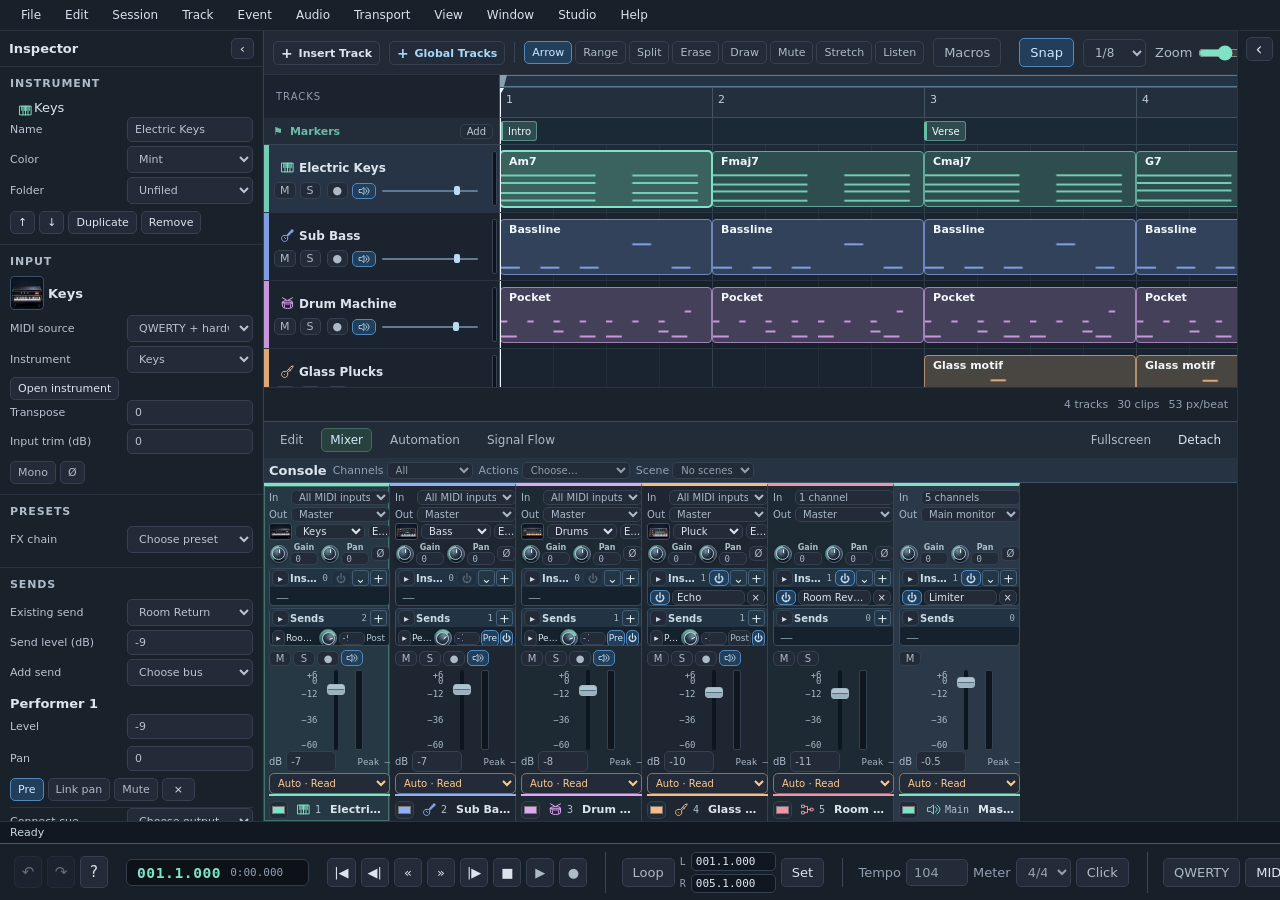
==== Sonoravell.html @ b3231c0c "Add Sonoravell Studio 1.0.0 launchers, license, and documentation" ====
<!doctype html>
<html lang="en">
<head>
  <meta charset="utf-8">
  <meta name="viewport" content="width=device-width, initial-scale=1">
  <meta name="color-scheme" content="dark">
  <title>Sonoravell Studio</title>
  <link rel="icon" type="image/svg+xml" href="[data-uri]">
  <style>
:root{font-family:Inter,"Segoe UI",system-ui,sans-serif;color:#dce4ed;background:#10141a;--bg:#10141a;--panel:#171d25;--surface:#1d2530;--line:#2a3441;--muted:#92a0b1;--accent:#7ee2c4;--head:236px;--row:68px;--dock:272px;font-size:13px}
*{box-sizing:border-box}body{margin:0;height:100dvh;min-height:580px;display:flex;flex-direction:column;overflow:hidden}button,input,select{font:inherit;color:inherit}button,select,input:not([type=range]){background:#222b37;border:1px solid #354151;border-radius:5px}button{padding:6px 10px;cursor:pointer;white-space:nowrap}button:hover{border-color:#728496;background:#293648}button:disabled{opacity:.4;cursor:default}button.active,button[aria-pressed=true]{color:var(--accent);border-color:#4d9d87;background:#233b37}button.accent{background:var(--accent);color:#102721;border-color:var(--accent);font-weight:700}button.accent:hover{background:#a0f5dd}.record{color:#fa8998}.record.active{background:#522d3a;color:#ffb2bf;border-color:#e87788}button:focus-visible,input:focus-visible,select:focus-visible,[tabindex]:focus-visible{outline:2px solid var(--accent);outline-offset:2px}
input:not([type=range]),select{padding:5px 7px;min-width:0}input[type=range]{accent-color:var(--accent);margin:0;cursor:pointer}input[type=number]{font-variant-numeric:tabular-nums}
.top,.transport,.workspace-toolbar,.rangebar,.dock-tabs,body>footer{display:flex;align-items:center;gap:9px;min-width:0}.top{height:61px;flex:none;padding:0 15px;background:#181e26;border-bottom:1px solid var(--line)}.brand{display:flex;align-items:center;gap:9px;min-width:186px}.brand strong{display:block;font-size:17px;letter-spacing:-.045em;line-height:1.02}.brand small{color:var(--muted);font-size:9px;letter-spacing:.24em}.project-name{display:flex;align-items:center;gap:8px;min-width:0;color:var(--muted)}.project-name input{width:min(25vw,240px);font-weight:650;color:#eef4f8;background:transparent;border-color:transparent}.project-name input:hover,.project-name input:focus{border-color:#354151}.project-actions{display:flex;gap:5px;margin-left:auto}.transport{background:#131922;border-bottom:1px solid var(--line);flex:none;height:57px;padding:0 15px;overflow-x:auto}.controls{display:flex;align-items:center;gap:4px}.controls button{min-width:33px}.history button{font-size:15px}.spacer{flex:1}.readout{display:flex;align-items:center;gap:9px;padding:4px 10px;border-radius:6px;border:1px solid #313d4b;background:#0c1218;font-family:ui-monospace,Consolas,monospace;white-space:nowrap}.readout output:first-child{font-size:17px;font-weight:750;color:var(--accent);letter-spacing:.04em}.readout output+output{min-width:68px;color:var(--muted);font-size:11px}.compact{display:flex;align-items:center;gap:5px;color:var(--muted);white-space:nowrap}.compact input{width:68px}.compact select{width:61px}
main{flex:1;min-height:0;display:grid;grid-template-columns:minmax(0,1fr) 264px;grid-template-rows:minmax(155px,1fr) var(--dock);overflow:hidden}body.inspector-closed main{grid-template-columns:minmax(0,1fr) 43px}body.dock-expanded{--dock:min(48vh,440px)}.arrange-frame{display:flex;flex-direction:column;min-height:0;min-width:0}.workspace-toolbar{padding:7px 9px;flex:none;background:#212a35;border-bottom:1px solid var(--line);overflow-x:auto;white-space:nowrap}.workspace-toolbar label,.rangebar label{display:flex;align-items:center;gap:6px;color:#aebcca}.workspace-toolbar select{font-size:12px}.divider{flex:none;width:1px;height:21px;background:#384655}.zoom-label input{width:83px}.arrange-scroll{flex:1;min-height:0;overflow:auto;scrollbar-color:#414e5e #191f28}.arrange-grid{display:grid;align-content:start;min-height:100%;width:max-content}.track-title,.track-head{position:sticky;left:0;z-index:3;background:#1b232e;border-right:1px solid #435061}.track-title{z-index:5;top:0;display:flex;align-items:center;padding:0 12px;color:var(--muted);letter-spacing:.1em;text-transform:uppercase;font-size:10px}.ruler{position:sticky;top:0;z-index:4;height:43px;background:#242f3d;border-bottom:1px solid #415165;cursor:crosshair;overflow:hidden}.bar-mark{position:absolute;top:0;padding:4px 0 0 5px;height:100%;border-left:1px solid #435465;color:#c2cedb;font-size:11px;pointer-events:none}
.track-head{height:var(--row);border-bottom:1px solid var(--line);display:grid;grid-template-columns:5px 1fr;gap:7px;align-items:stretch;cursor:pointer}.track-head.selected{background:#273446}.stripe{background:var(--track);opacity:.88}.track-meta{display:flex;flex-direction:column;justify-content:center;gap:5px;padding-right:8px;min-width:0}.track-meta strong{overflow:hidden;text-overflow:ellipsis;white-space:nowrap;font-size:12px}.track-meta small{color:#9aaabc;margin-left:auto}.track-meta button{padding:1px 5px;min-width:21px;font-size:11px}.track-meta .record{margin-left:2px}.lane{position:relative;height:var(--row);overflow:hidden;background-color:#161f2a;border-bottom:1px solid var(--line);background-image:linear-gradient(90deg,#64799040 1px,transparent 1px),linear-gradient(90deg,#62778d21 1px,transparent 1px);background-size:calc(var(--beat) * var(--meter)) 100%,var(--beat) 100%}.lane:nth-of-type(4n){background-color:#192430}.lane.selected{background-color:#1d2a38}.lane.bus{background-color:#151b23}.arrange-empty{padding:18px;color:var(--muted);position:absolute}.event{--track:#7ee2c4;position:absolute;top:7px;height:54px;min-width:2px;border:1px solid color-mix(in srgb,var(--track) 65%,#303948);background:color-mix(in srgb,var(--track) 22%,#18232e);border-radius:4px;overflow:hidden;cursor:grab;touch-action:none;user-select:none;z-index:1}.event.selected{outline:2px solid var(--track);outline-offset:-1px;background:color-mix(in srgb,var(--track) 33%,#18232e);z-index:2}.event-title{position:absolute;top:3px;left:8px;right:7px;overflow:hidden;text-overflow:ellipsis;white-space:nowrap;font-size:11px;font-weight:700;color:#eef7fa;pointer-events:none}.event canvas{position:absolute;left:0;bottom:2px;width:100%;height:33px;color:var(--track);pointer-events:none}.edge{position:absolute;top:0;bottom:0;width:6px;cursor:ew-resize}.edge:hover{background:#fff4}.edge.left{left:0}.edge.right{right:0}.playline{z-index:3;position:absolute;top:0;bottom:0;width:1px;background:#edf6ff;pointer-events:none}.ruler .playline{z-index:6}.ruler .playline:after{content:'';position:absolute;left:-4px;top:0;border-left:4px solid transparent;border-right:4px solid transparent;border-top:7px solid #edf6ff}
.rangebar{flex:none;min-height:34px;padding:3px 9px;color:var(--muted);background:#1a222c;border-top:1px solid var(--line);font-size:11px;overflow:auto;white-space:nowrap}.rangebar input{width:64px;padding:3px 5px}.inspector{grid-column:2;grid-row:1/3;min-height:0;border-left:1px solid #354153;display:flex;flex-direction:column;background:#19212b}.inspector>header{display:flex;align-items:center;justify-content:space-between;padding:7px 9px;border-bottom:1px solid var(--line)}h2,h3{margin:0;font-size:14px}.inspector>header h2{font-size:13px}.inspector>header button{padding:2px 8px}.inspector-closed .inspector>header h2,.inspector-closed #inspector{display:none}#inspector{overflow:auto;flex:1;scrollbar-color:#414e5e #191f28}.inspect-section{padding:10px;border-bottom:1px solid var(--line)}.inspect-section h3{font-size:11px;font-weight:700;color:#aebcca;margin-bottom:8px;letter-spacing:.08em;text-transform:uppercase}.inspect-section label,.fx-card label{display:flex;align-items:center;gap:7px;justify-content:space-between;min-width:0;margin-bottom:4px;color:#b8c4d0;font-size:11px}.inspect-section input:not([type=range]),.inspect-section select{width:126px}.inspect-section input[type=range]{min-width:30px;width:96px}.inspect-section .full{width:100%;margin-bottom:6px}.inspect-section .actions{display:flex;flex-wrap:wrap;gap:4px;margin-top:7px}.inspect-section button{font-size:11px;padding:4px 7px}.fx-card{background:#212b38;border:1px solid #34445a;border-radius:6px;margin-bottom:6px;padding:6px}.fx-card header{display:flex;align-items:center;gap:3px;margin-bottom:6px}.fx-card header strong{flex:1;font-size:11px}.fx-card header button{min-width:19px;padding:1px 4px}.fx-card output{width:48px;text-align:right;font-family:ui-monospace,monospace}.fx-card .fx-param{cursor:pointer;text-align:left;background:transparent;border:0;padding:2px 0;color:#c1ccd9;max-width:68px;overflow:hidden;text-overflow:ellipsis;text-transform:capitalize}.muted-text{color:var(--muted);font-size:12px}.inspector .muted-text{padding:10px}
.dock{grid-column:1;grid-row:2;display:flex;flex-direction:column;min-height:0;border-top:1px solid #3b495b;background:#19212a}.dock-tabs{height:37px;flex:none;border-bottom:1px solid var(--line);padding:3px 7px;background:#222c38;overflow:auto}.dock-tabs button{padding:4px 8px;border-color:transparent;background:transparent;font-size:12px}.dock-tabs button.active{background:#27423d;border-color:#456b63}.dock-tabs button:hover{border-color:#65768a}#dock{flex:1;overflow:auto;min-height:0;scrollbar-color:#414e5e #191f28}.mixer{display:flex;min-width:max-content;min-height:100%;align-items:stretch}.strip{width:100px;border-right:1px solid #364252;display:flex;gap:5px;flex-direction:column;padding:7px;background:#202a36;border-top:3px solid var(--track);cursor:pointer}.strip:nth-child(even){background:#1d2631}.strip.selected,.strip.master{background:#2a3848}.strip-title{font-size:11px;overflow:hidden;text-overflow:ellipsis;white-space:nowrap}.strip-route{font-size:10px;color:var(--muted);overflow:hidden;text-overflow:ellipsis;white-space:nowrap}.strip button{padding:2px 6px;font-size:10px;min-width:22px}.strip label{display:flex;align-items:center;gap:4px;font-size:10px;color:#aab9ca}.strip label input{width:57px}.fader-row{display:flex;justify-content:center;align-items:stretch;gap:7px;height:87px;min-height:55px;flex:1;max-height:225px}.fader-row input{width:16px;height:100%;writing-mode:vertical-lr;direction:rtl}.meter{height:100%;width:10px;background:#10161e;border:1px solid #334252;border-radius:2px;position:relative;overflow:hidden;display:flex;flex-direction:column;justify-content:end}.meter span{height:100%;transform-origin:bottom;transform:scaleY(0);background:linear-gradient(to top,#4ab99e 50%,#b1d880 80%,#e6ad63 92%,#ef788b)}.meter.clipped:after{content:'';height:4px;position:absolute;top:0;left:0;right:0;background:#ff8192}.strip-value{font:11px ui-monospace,monospace;text-align:center;color:#d5e7f0}
.editor-toolbar{position:sticky;z-index:4;left:0;top:0;padding:6px 8px;display:flex;align-items:center;gap:8px;background:#253342;border-bottom:1px solid #40536a;white-space:nowrap}.editor-toolbar button,.editor-toolbar select,.editor-toolbar input{font-size:11px;padding:4px 6px}.editor-toolbar input{width:65px}.editor-toolbar label{color:var(--muted);font-size:11px}.piano-layout{display:grid;grid-template-columns:53px 1fr;min-width:max-content;align-content:start}.keys{position:sticky;left:0;z-index:3;display:flex;flex-direction:column;background:#263446}.key{height:16px;border-bottom:1px solid #46566b;color:#dce9f5;padding:0 5px;font:10px ui-monospace,monospace;cursor:pointer}.key.dark{background:#17202c}.key.c{color:var(--accent)}.roll{position:relative;background-color:#17212d;touch-action:none;cursor:crosshair}.pitch-row{position:absolute;left:0;right:0;height:16px;border-bottom:1px solid #354458;background-image:linear-gradient(90deg,#849db250 1px,transparent 1px),linear-gradient(90deg,#849db231 1px,transparent 1px);background-size:calc(var(--beat) * var(--meter)) 100%,calc(var(--beat) / 2) 100%;pointer-events:none}.pitch-row.dark{background-color:#121a24}.pnote{position:absolute;height:14px;border:1px solid #a1f1d9;border-radius:2px;background:#55c3a7;cursor:grab;touch-action:none;user-select:none;min-width:3px}.pnote.selected{background:#d0fff0;border-color:white;z-index:1}.pnote i{position:absolute;right:0;width:6px;height:100%;cursor:ew-resize}.automation-wrap{padding:0 0 8px}.envelope{display:block;touch-action:none;cursor:crosshair;background:#161f2b}.envelope .point{fill:#8af1cf;stroke:#122922;stroke-width:1.5;cursor:grab}.envelope .point:hover{fill:white}.media-table{width:100%;border-collapse:collapse}.media-table td,.media-table th{padding:7px 10px;border-bottom:1px solid var(--line);text-align:left}.media-table th{font-size:10px;color:var(--muted);letter-spacing:.08em;text-transform:uppercase}.empty{padding:15px;color:var(--muted)}body>footer{height:27px;flex:none;background:#121821;border-top:1px solid var(--line);padding:0 10px;font-size:11px;color:#9cabbc;white-space:nowrap;overflow:hidden}#status{color:#cbdae6;text-overflow:ellipsis;overflow:hidden}#status.error{color:#ff9baf}
dialog{width:min(465px,92vw);border:1px solid #62758a;border-radius:10px;background:#1b2531;color:#e3edf7;padding:0;box-shadow:0 15px 90px #0009}dialog::backdrop{background:#080d14bc}dialog header,dialog footer{display:flex;align-items:center;justify-content:space-between;gap:8px;padding:12px 14px;background:#263443}dialog footer{justify-content:flex-end}dialog form>label,dialog form>div>label{display:flex;align-items:center;justify-content:space-between;gap:10px;margin:10px 14px}dialog select,dialog input{width:210px}.shortcuts{display:grid;grid-template-columns:max-content 1fr;gap:8px 11px;padding:0 14px;font-size:12px}.shortcuts dt{color:var(--accent)}.shortcuts dd{margin:0}
@media(max-width:950px){:root{--head:185px}main{grid-template-columns:minmax(0,1fr) 218px}.brand{min-width:142px}.zoom-label input{width:62px}.inspect-section input:not([type=range]),.inspect-section select{width:103px}.fx-card output{width:36px}}
@media(max-width:680px){:root{--head:145px;--dock:225px}.top{padding:0 7px}.transport{padding:0 7px}.brand{min-width:0}.brand div,.project-name span,.zoom-label,.rangebar>span:last-child{display:none}.project-name input{width:24vw}.project-actions button{padding:5px 6px}.project-actions{gap:3px}.inspector>header{padding:6px}.dock-tabs{gap:3px}main{grid-template-columns:minmax(0,1fr) 181px}.workspace-toolbar{gap:4px}.workspace-toolbar button{padding:4px 5px}.fx-card input[type=range]{width:55px}.readout{padding:4px}.readout output+output{display:none}}

[hidden]{display:none!important}
.tools{display:flex;gap:3px}
.tools button{padding:4px 7px;font-size:11px}
.qwerty-panel{display:flex;align-items:center;gap:7px;height:54px;flex:none;padding:4px 10px;background:#1c2a33;border-bottom:1px solid #43605c;overflow-x:auto;white-space:nowrap}
.qwerty-panel label{display:flex;align-items:center;gap:5px}.qwerty-panel label input{width:76px}
#keys-route,#key-octave{color:var(--accent)}#key-pads{display:flex;gap:2px}
#key-pads button{min-width:26px;padding:5px 3px;color:#1a292d;background:#d4eee4}
#key-pads button.black{background:#273442;color:#e3eaf0}#key-pads button.active{background:#7adabd;color:#142820}
.event.muted,.pnote.muted{opacity:.44!important}.event.locked .event-title::before{content:'◆ ';color:#d2c6a2}
.event.picked{outline:2px solid var(--track);outline-offset:-1px;z-index:2}
.range-shade{position:absolute;top:0;bottom:0;z-index:3;background:#7ee2c43b;border:1px solid #89e7cb;pointer-events:none}
.arrange-grid[data-tool=range] .lane,.arrange-grid[data-tool=split] .event,.arrange-grid[data-tool=draw] .lane{cursor:crosshair}
.arrange-grid[data-tool=erase] .event,.arrange-grid[data-tool=mute] .event,.arrange-grid[data-tool=listen] .lane{cursor:pointer}
.wave-editor{padding:8px 12px;min-height:92px;background:#1b2936}.wave-editor canvas{width:100%;height:87px;display:block;cursor:crosshair}
.editor-actions{display:flex;gap:5px;flex-wrap:wrap;padding:8px;border-bottom:1px solid var(--line);background:#1b2632}
.editor-actions button{font-size:11px;padding:4px 7px}
.edit-range-fields{display:flex;align-items:center;gap:6px;flex-wrap:wrap;padding:6px 8px;background:#202c3b}
.edit-range-fields label{display:flex;align-items:center;gap:4px}.edit-range-fields input{width:67px}
.context-menu{position:fixed;z-index:10;display:grid;min-width:200px;max-height:65vh;overflow:auto;padding:4px;background:#243140;border:1px solid #567;box-shadow:0 6px 28px #070a0dbb;border-radius:6px}
.context-menu button{text-align:left;border-color:transparent;background:transparent;padding:5px 7px}
.context-menu button:hover{background:#34465b}
.browser-head{display:flex;align-items:center;gap:5px;flex-wrap:wrap;padding:6px 8px;background:#253342;border-bottom:1px solid #40536a}
.browser-head button,.browser-table button{padding:4px 6px;font-size:11px}
.browser-table{border-collapse:collapse;width:100%}
.browser-table th,.browser-table td{padding:5px 8px;border-bottom:1px solid var(--line);text-align:left}
.browser-table th{font-size:10px;color:var(--muted);text-transform:uppercase;letter-spacing:.08em}
.browser-table td:last-child{text-align:right;white-space:nowrap}
.browser-table tbody tr[draggable]{cursor:grab}.browser-table tbody tr:hover{background:#263445}
.browser-search{width:160px}.browser-info{margin:8px;color:var(--muted)}
.mixer-tools{position:sticky;top:0;left:0;z-index:4}
.mix-console{height:100%;min-height:0;display:flex;flex-direction:column}
.strip.large{width:150px}.strip.large label input{width:88px}.strip.large select{width:100%;font-size:10px}
.strip .mix-buttons{flex-wrap:wrap}.strip .strip-meter-values{font:9px ui-monospace,monospace;color:#a6b5c5;text-align:center}
.mix-inspect{display:grid;gap:2px}.send-row{display:flex;gap:3px;align-items:center;border-bottom:1px solid var(--line);padding:2px}
.send-row span{flex:1;min-width:0;overflow:hidden;text-overflow:ellipsis;white-space:nowrap;font-size:10px}
.inspect-section .send-row input{width:48px;padding:2px;font-size:10px}.inspect-section .send-row button{padding:2px 4px}
#export-dialog{width:min(720px,94vw);max-height:90vh}.export-grid{display:grid;grid-template-columns:1fr 1fr;gap:7px 16px;padding:12px 14px}
#export-dialog .export-grid label{display:flex;align-items:center;gap:6px;justify-content:space-between;margin:0;font-size:12px}
.export-grid input:not([type=checkbox]),.export-grid select{width:58%}.export-grid input[type=checkbox]{width:auto;margin-right:auto;order:2}
#export-hint{padding:0 14px}#stem-checks{display:flex;flex-wrap:wrap;gap:6px 14px;padding:8px 12px}#stem-checks label{display:flex;align-items:center;gap:4px}#stem-checks input{width:auto}
#command-dialog{width:min(610px,95vw)}#commands{max-height:56vh;overflow:auto}.command-row{display:grid;grid-template-columns:1fr minmax(65px,auto) auto;align-items:center;gap:5px;padding:4px 9px;border-bottom:1px solid var(--line)}.command-row button{text-align:left}
.command-row kbd{color:var(--accent);font-size:11px}.command-row .bind-key{text-align:center}
@media(max-width:650px){.export-grid{grid-template-columns:1fr}.qwerty-panel{height:44px}.strip.large{width:126px}}

.studio-dialog {
  width: min(910px, 95vw);
  max-height: 87vh;
  border-color: #48627a;
  background: #15202b;
  color: #eaf3f5;
}
.studio-dialog > header { border-bottom: 1px solid #405166; }
.gear-shell, .spatial-shell {
  display: grid;
  grid-template-columns: minmax(150px, 35%) minmax(260px, 1fr);
  align-items: start;
  gap: 14px;
  padding: 14px;
}
.gear-art {
  background: #101826 url("[data-uri]") var(--gear-x) var(--gear-y) / 600% 600% no-repeat;
  aspect-ratio: 1;
  border: 1px solid #3b5068;
  border-radius: 9px;
}
.gear-thumb { width: 34px; min-width: 34px; border-radius: 4px; }
.browser-item { display: flex; align-items: center; gap: 8px; }
.native-path { max-width: min(40vw, 430px); overflow: hidden; white-space: nowrap; text-overflow: ellipsis; }
.gear-controls { min-width: 0; }
.gear-toolbar { display: flex; align-items: center; gap: 7px; flex-wrap: wrap; padding: 5px 0 9px; }
.gear-toolbar label { display: inline-flex; align-items: center; gap: 8px; }
.gear-toolbar select { width: auto; }
.gear-toolbar output { margin-left: auto; font: 12px ui-monospace, monospace; color: #a6dccd; }
.dial-grid { display: grid; grid-template-columns: repeat(auto-fit, minmax(100px, 1fr)); gap: 8px; }
.dial-cell {
  display: grid; place-items: center; min-width: 0; gap: 5px; padding: 9px 6px;
  border: 1px solid #35495f; border-radius: 7px; background: linear-gradient(#243446,#172434);
}
.dial-cell > strong { max-width: 100%; text-align: center; overflow-wrap: anywhere; font-size: 10px; }
.dial-value { display: flex; align-items: center; gap: 3px; color: #a4b6c9; font: 10px ui-monospace, monospace; }
.dial-value input { width: 63px; text-align: right; padding: 4px; font: 11px ui-monospace, monospace; }
.rotary {
  position: relative; width: 57px; height: 57px; display: grid; place-items: center; border: 1px solid #76899a;
  border-radius: 50%; padding: 0; cursor: ns-resize; touch-action: none;
  background: conic-gradient(from 225deg,#77dbc3 0deg calc(var(--dial-angle) + 135deg),#43546a 0deg 270deg,#17202c 270deg);
}
.rotary:hover { background: conic-gradient(from 225deg,#a2f1db 0deg calc(var(--dial-angle) + 135deg),#586a7e 0deg 270deg,#17202c 270deg); }
.rotary > span {
  pointer-events: none; position: relative; width: 43px; height: 43px; border-radius: 50%;
  border: 1px solid #aebccc; transform: rotate(var(--dial-angle));
  background: radial-gradient(ellipse at 35% 25%,#778da0,#273746 53%,#151e27 82%);
  box-shadow: 0 2px 5px #08111a;
}
.rotary > span::after {
  content: ""; position: absolute; top: 4px; left: 50%; width: 2px; height: 10px;
  border-radius: 2px; background: #d7f9ee;
}
.native-editor, #spatial-body > .gear-toolbar { padding: 10px 14px; }
.panner-map {
  position: relative; aspect-ratio: 1; touch-action: none; cursor: crosshair; overflow: hidden; border: 1px solid #597189;
  border-radius: 12px; background: radial-gradient(circle at 50% 50%,#26394d 16%,#1e2b3c 17%,#202d3e 34%,#51697c 35%,#192638 36%);
}
.panner-map::after {
  content: ""; position: absolute; inset: 0; pointer-events: none;
  background: linear-gradient(90deg,transparent 49.7%,#4e6679 50%,transparent 50.3%),
    linear-gradient(transparent 49.7%,#4e6679 50%,transparent 50.3%);
}
.speaker, .listener,.object-dot { position: absolute; transform: translate(-50%,-50%); z-index: 1; pointer-events: none; }
.speaker { border: 1px solid #8ca7b8; background: #26394a; padding: 2px 4px; font: 9px ui-monospace, monospace; border-radius: 3px; }
.speaker.height { color: #f4c285; border-color: #ad8556; }
.listener { left: 50%; top: 50%; font: 9px ui-monospace, monospace; letter-spacing: .07em; color: #bbcfdf; }
.object-dot { width: 16px; height: 16px; border: 2px solid #dbfff4; border-radius: 50%; background: #4bb59b; box-shadow: 0 0 14px #82edca; z-index: 3; }
.route-tools { position: sticky; top: 0; left: 0; }
.route-detail { display: flex; align-items: center; gap: 9px; padding: 6px 10px; border-bottom: 1px solid var(--line); }
.route-detail label { display: flex; align-items: center; gap: 6px; }
.route-detail input { width: 90px; }
.flow-canvas { position: relative; background: repeating-linear-gradient(0deg,#162332 0 76px,#23384b 77px); }
.flow-lines { position: absolute; inset: 0; overflow: visible; }
.flow-path { fill: none; stroke-width: 1.35; transition: stroke-width .12s; }
.flow-path.flow-active { filter: drop-shadow(0 0 2px #6be9ba); }
.flow-node { position: absolute; display: grid; width: 137px; height: 45px; gap: 2px; text-align: left; padding: 4px 8px; border-radius: 6px; }
.flow-node strong,.flow-node small { white-space: nowrap; overflow: hidden; text-overflow: ellipsis; }
.flow-node small { font: 10px ui-monospace, monospace; color: #b7cae0; }
.flow-node.cue { border-color: #547fb2; }
.flow-node.bus,.flow-node.master,.flow-node.output,.flow-node.device { border-color: #5e9c88; }
.flow-node.focused { background: #274457; }
.flow-node.dimmed { opacity: .24; }
.legend { display: flex; gap: 6px; align-items: center; color: #acbbca; }
.legend i { width: 12px; height: 2px; background: #8fe1ce; }
.legend i:nth-of-type(2) { background: #dcab78; }
.legend i:nth-of-type(3) { background: #b6a6fc; }
.legend i:nth-of-type(4) { background: #91baff; }
.cue-route { display: grid; gap: 3px; padding: 6px 0; border-bottom: 1px solid var(--line); }
.key-report { padding: 8px 14px; }
.key-report-table { max-height: 34vh; overflow: auto; }
.key-report details { padding: 6px 0; }
.fader-row input { cursor: ns-resize; }
.arrange-grid[data-tool=stretch] .edge.right,.arrange-grid[data-tool=bend] .edge.right { cursor: col-resize; }
.arrange-grid .lane { user-select: none; }
@media(max-width: 650px) {
  .gear-shell,.spatial-shell { grid-template-columns: 1fr; }
  .gear-shell > .gear-art { max-width: 150px; }
  .panner-map { width: min(100%,240px); }
}
#plugin-response { display: block; width: 100%; height: 75px; margin: 0 0 10px; border: 1px solid #354d62; border-radius: 5px; }
.flow-node[draggable="true"] { cursor: grab; }

.folder-head,.folder-lane { height: 51px; }
.folder-head { background: #24374b; cursor: default; }
.folder-head .stripe { background: #84add6; }
.folder-member .track-meta { padding-inline-start: 13px; }
.folder-lane { display: flex; align-items: center; background-color: #1c2f42; }
.folder-lane > span:first-child { position: sticky; left: 0; margin-inline-start: 16px; color: #adc2d5; font-size: 11px; }
.track-head[draggable] strong { cursor: grab; }
.gear-shell.paired-dials { grid-template-columns: minmax(255px, 1fr) minmax(230px, 1fr); }
.gear-surface { position: relative; min-width: 0; border: 1px solid #435c73; border-radius: 9px; overflow: hidden; background: #132232; }
.gear-surface .gear-art { width: 100%; border: none; border-radius: 0; }
.face-controls { display: grid; grid-template-columns: repeat(auto-fit, minmax(62px, 1fr)); position: absolute; inset: auto 0 0; gap: 3px; padding: 7px; background: #0c1924dc; border-top: 1px solid #5a748c; }
.face-dial { gap: 2px; background: #263a4dcc; padding: 3px 2px; }
.face-dial .rotary { width: 32px; height: 32px; }
.face-dial .rotary > span { width: 24px; height: 24px; }
.face-dial .rotary > span::after { top: 2px; height: 5px; }
.face-dial > strong { font-size: 9px; }
.face-dial .dial-value input { width: 46px; font-size: 9px; padding: 2px; }
#dock.patch-dock { display: flex; flex-direction: column; overflow: hidden; }
.patch-palette,.patch-actions { display: flex; align-items: center; flex: 0 0 auto; flex-wrap: wrap; gap: 6px; padding: 6px 9px; border-bottom: 1px solid #364c65; background: #202f42; }
.patch-palette label,.patch-actions label { display: inline-flex; align-items: center; gap: 5px; font-size: 11px; }
.patch-palette button,.patch-actions button,.patch-actions input,.patch-palette select { font-size: 11px; padding: 4px 6px; }
.patch-actions input { width: 62px; }
.patch-grab-device,[data-mixer-grab] { cursor: grab; }
.patch-viewport { flex: 1 1 auto; min-height: 90px; overflow: auto; cursor: grab; scrollbar-color: #4c6279 #142130; background: #142130; touch-action: none; }
.patch-viewport:active { cursor: grabbing; }
.patch-bounds { position: relative; }
.patch-world { position: absolute; inset: 0 auto auto 0; transform-origin: top left; background-image: radial-gradient(circle, #3b4e68 1px, transparent 1px); background-size: 21px 21px; }
.patch-wires,.patch-ghost { position: absolute; left: 0; top: 0; overflow: visible; pointer-events: none; }
.patch-ghost { z-index: 4; }
.patch-hit { fill: none; stroke: transparent; stroke-width: 15px; pointer-events: stroke; cursor: grab; }
.patch-line,.patch-preview { fill: none; stroke-width: 2px; pointer-events: none; }
.patch-preview { stroke-dasharray: 7 4; }
.patch-cable:hover .patch-line,.patch-cable.wire-selected .patch-line { filter: drop-shadow(0 0 3px #a0d7ff); stroke-width: 3.5px !important; }
.patch-line.flow-active { filter: drop-shadow(0 0 3px #75e5bb); }
.patch-node { position: absolute; width: 154px; height: 74px; border: 1px solid #526681; background: linear-gradient(180deg,#293c55,#1c2a3b); padding: 9px 13px; border-radius: 9px; cursor: grab; box-shadow: 0 3px 12px #0a1220a0; user-select: none; }
.patch-node strong,.patch-node small { display: block; white-space: nowrap; overflow: hidden; text-overflow: ellipsis; }
.patch-node small { color: #9db4cc; font: 10px ui-monospace,monospace; margin-top: 5px; }
.patch-node.chosen { border-color: #b2f1e0; box-shadow: 0 0 0 1px #85d3be; }
.patch-node.muted-node { opacity: .33; }
.patch-node.effect,.patch-node.instrument { background: linear-gradient(180deg,#3b3656,#2a2942); border-color: #8977ac; }
.patch-node.bus,.patch-node.master,.patch-node.out { border-color: #66a391; }
.patch-node.cue,.patch-node.cueout { border-color: #6e93cf; }
.patch-node.device { border-color: #a4a16f; }
.patch-port { position: absolute; z-index: 3; height: 13px; width: 13px; border: 2px solid #d0e8f4; border-radius: 50%; background: #607d92; transform: translateY(-50%); padding: 0; cursor: crosshair; }
.patch-port.in { left: -7px; } .patch-port.out { right: -7px; }
.patch-port[data-port-type=midi] { background: #bc815f; }
.patch-port[data-port-type=route] { background: #3c9e83; }
.patch-port[data-port-type=send],.patch-port[data-port-type=cue] { background: #8c79bb; }
.patch-port[data-port-type=monitor] { background: #b6a962; }
.patch-port:hover,.patch-port.socket-hover { border-color: white; box-shadow: 0 0 6px #d8fff4; background: #b5e9dd; }
@media(max-width: 700px) {
  .gear-shell.paired-dials { grid-template-columns: 1fr; }
  .gear-surface { width: min(100%, 435px); }
}

.studio-menu{display:flex;flex:none;min-width:0;overflow-x:auto;scrollbar-width:none;align-items:center;padding:2px 10px;gap:2px;background:#18212a;border-bottom:1px solid var(--line)}
.studio-menu button{flex:none;padding:5px 10px;border:1px solid transparent;background:transparent;color:#d7e3ee;font-size:12px}
.studio-menu button:hover,.studio-menu button[aria-expanded=true]{background:#2a3d4b;border-color:#476574;color:#f7fbfd}
.studio-menu-popup{position:fixed;z-index:24;min-width:225px;max-width:calc(100vw - 8px);display:grid;align-content:start;overflow-y:auto;padding:5px;border:1px solid #547288;border-radius:7px;background:#1d2b37;box-shadow:0 9px 35px #050a10aa}
.studio-menu-popup button{display:grid;grid-template-columns:14px 1fr auto;gap:9px;align-items:center;text-align:left;background:transparent;border-color:transparent;color:#edf5fa;padding:5px 9px}
.studio-menu-popup button:not(:disabled):is(:hover,:focus-visible){background:#31504f;border-color:#527f75;outline:none}
.studio-menu-popup button:disabled{opacity:.47}
.studio-menu-popup kbd,.menu-check{font-size:11px;color:var(--accent);white-space:nowrap}
.studio-menu-popup hr{margin:4px 7px;border:0;border-top:1px solid #3f5263}
#preferences-dialog{width:min(850px,96vw);max-height:92vh;overflow:hidden}
.preferences-layout{display:grid;grid-template-columns:minmax(135px,22%) minmax(0,1fr);height:min(500px,66vh);min-height:125px}
#preferences-nav{display:flex;flex-direction:column;align-items:stretch;gap:5px;overflow:auto;background:#17222d;padding:10px;border-right:1px solid var(--line)}
#preferences-nav button{text-align:left}
.preferences-content{display:flex;flex-direction:column;min-width:0;min-height:0}
#preferences-tabs{display:flex;flex:none;flex-wrap:wrap;gap:4px;padding:8px;border-bottom:1px solid var(--line)}
#preferences-tabs button,#preferences-nav button{background:transparent;border-color:transparent}
#preferences-tabs button:hover,#preferences-nav button:hover{border-color:#486173}
#preferences-tabs button[aria-pressed=true],#preferences-nav button[aria-pressed=true],.session-setup-tabs button[aria-pressed=true]{background:#284743;border-color:#547c73;color:#eafff9}
#preferences-body{flex:1;overflow:auto;padding:15px 16px;scrollbar-color:#415566 #192733}
#preferences-body h3{font-size:16px;margin-bottom:10px}
#preferences-body p{font-size:12px;color:#b1c3d2;margin:9px 0;line-height:1.5}
.preference-row{display:grid;grid-template-columns:minmax(0,1fr) minmax(0,210px);align-items:center;gap:8px;padding:9px 0;border-bottom:1px solid #324352;color:#e4eef4}
.preference-row small{display:block;margin-top:3px;line-height:1.35;color:#a9bdce}
#preferences-dialog .preference-row input,#preferences-dialog .preference-row select{width:100%;max-width:100%}
#preferences-dialog .preference-row input[type=number]{width:90px;justify-self:end}
#preferences-dialog .preference-row input[type=checkbox]{width:16px;height:16px;justify-self:end}
.preferences-actions,.setup-extra,.session-setup-tabs{display:flex;flex-wrap:wrap;gap:6px;margin:12px 0}
#preferences-profile{flex-wrap:wrap;justify-content:flex-start}
#preferences-save{color:#bfccda;font-size:11px}
.session-setup-tabs,.setup-extra{padding:0 14px}
#session-setup-dialog select,#session-setup-dialog input{max-width:60%}
.video-window{position:fixed;z-index:14;right:clamp(8px,4vw,52px);bottom:43px;width:min(470px,calc(100vw - 16px));border:1px solid #597387;border-radius:9px;overflow:hidden;background:#1e2b37;box-shadow:0 8px 38px #05090dbb}
.video-window header,.video-controls{display:flex;justify-content:space-between;align-items:center;gap:4px;padding:6px 8px}
.video-window header strong{overflow:hidden;text-overflow:ellipsis;white-space:nowrap}
.video-window video{display:block;width:100%;aspect-ratio:16/9;background:#080e14;max-height:46vh}
.video-controls{flex-wrap:wrap;justify-content:flex-start}
.video-controls output{font:11px ui-monospace,monospace}
body[data-skin-accent=blue]{--accent:#96c9ff}body[data-skin-accent=amber]{--accent:#ffd48c}body[data-skin-accent=orchid]{--accent:#efb9fa}
body[data-track-density=compact]{--row:57px}body[data-track-density=tall]{--row:100px}
body.high-contrast{--line:#71849a;--muted:#c3d0dc}
body.high-contrast button{border-color:#6d8196}
body.hide-event-names .event-title,body.hide-session-buttons .project-actions{display:none}
body.hide-grid .lane{background-image:none}
body.hide-console-colors .strip{--console-color:#5b6d7d;border-top-color:var(--console-color)}
body.lane-crosshair .arrange-grid[data-tool=arrow] .lane{cursor:crosshair}
body.touch-targets :is(.studio-menu,.transport,.dock-tabs,#preferences-tabs,#preferences-nav) button{min-height:36px;padding-inline:10px}
body.touch-targets .edge{width:12px}
body.touch-targets .transport{height:62px}
body.touch-targets .dock-tabs{height:48px}
.track-index{font:10px ui-monospace,monospace;color:#a9bdce;margin-right:6px}
@media(max-width:560px){
  .studio-menu{padding-inline:4px}.studio-menu button{padding-inline:7px}
  .preferences-layout{grid-template-columns:1fr;grid-template-rows:auto minmax(0,1fr);height:65vh}
  #preferences-nav{flex-direction:row;overflow-x:auto;border-right:0;border-bottom:1px solid var(--line);padding:5px}
  #preferences-nav button{flex:none}
  #preferences-tabs{padding:4px}
  #preferences-body{padding:10px}
  .preference-row{grid-template-columns:minmax(0,1fr) minmax(0,42%)}
}

/* Workspace panels */
body{--inspector-width:264px;--browser-width:360px;--browser-column:0px;--lower-height:var(--dock)}
body.browser-open{--browser-column:var(--browser-width)}
body.inspector-closed{--inspector-width:43px}
body.dock-expanded{--lower-height:min(55vh,535px)}
body.dock-collapsed{--lower-height:37px}
body.dock-popped{--lower-height:0px}
body.dock-custom:not(.dock-collapsed):not(.dock-popped){--lower-height:clamp(118px,var(--lower-custom),max(140px,67vh))}
main,body.inspector-closed main{grid-template-columns:var(--inspector-width) minmax(0,1fr) var(--browser-column);grid-template-rows:minmax(120px,1fr) var(--lower-height)}
.arrange-frame{grid-column:2;grid-row:1}
.inspector{grid-column:1;grid-row:1/3;border-left:0;border-right:1px solid #354153}
.dock{grid-column:2;grid-row:2;position:relative}
.browser-workspace{grid-column:3;grid-row:1/3;position:relative;display:flex;flex-direction:column;min-height:0;min-width:0;border-left:1px solid #354153;background:#19212a}
#browser-content{min-height:0;flex:1;overflow:auto}
#browser-content .native-path{max-width:120px;overflow:hidden;text-overflow:ellipsis}
.browser-workspace header{display:flex;align-items:center;gap:4px;padding-inline:8px}
.panel-grip{position:absolute;z-index:12;touch-action:none;background:transparent}
.panel-grip:is(:hover,:focus-visible,:active){background:color-mix(in srgb,var(--accent) 70%,transparent)}
.dock-resize{cursor:ns-resize;left:0;right:0;top:-4px;height:8px}
.browser-resize{cursor:ew-resize;top:0;bottom:0;left:-4px;width:8px}
.dock-collapsed .dock-resize,.dock-collapsed #dock-size,.dock-collapsed #dock-detach,.dock-collapsed #dock-full,.panel-popped .panel-grip,.panel-maximized .panel-grip,:fullscreen>.panel-grip,.panel-popped #dock-size{display:none}
.panel-maximized{position:fixed!important;inset:0;z-index:32;width:100%;height:100%;background:#19212a}
.dock:fullscreen,.browser-workspace:fullscreen{width:100%;height:100%;background:#19212a}
.popup-workspace{min-height:0}
.popup-workspace>.panel-popped{flex:1;min-height:0;width:100%;border:0}
@media(max-width:1000px){body:not(.inspector-closed){--inspector-width:215px}body.browser-open{--browser-column:min(var(--browser-width),35vw)}}
@media(max-width:680px){body:not(.inspector-closed){--inspector-width:152px}body.browser-open{--browser-column:0px}}
body.touch-targets.dock-collapsed{--lower-height:48px}
.expression-tabs button[aria-pressed=true]{border-color:#568476;background:#264b42}
.expression-editor{background:#1a2632;padding-bottom:12px}
.expression-plot-scroll{overflow-x:auto;padding:10px 15px}
.expression-plot{position:relative;max-width:200000px;height:100px;margin:5px 0;cursor:crosshair;border:1px solid #526577;background:repeating-linear-gradient(0deg,#354656 0 1px,transparent 1px 25%),repeating-linear-gradient(90deg,#354656 0 1px,transparent 1px var(--part-beat)),#161f2a}
.expression-note-span{height:100%;position:absolute;top:0;background:#9fcef015;pointer-events:none}
.expression-note-span.selected{background:#75dbc134;border-inline:1px solid #75dbc169}
.expression-dot{position:absolute;z-index:1;width:11px;height:11px;padding:0;min-width:0;left:var(--point-x);top:var(--point-y);transform:translate(-50%,-50%);border-radius:50%;background:#91e5ce;border:1px solid #183629}
.expression-dot:hover,.expression-dot:focus-visible{background:#effffa}
.velocity-dot{background:#f1c889}
.expression-cursor{position:absolute;inset-block:0;width:1px;background:white;opacity:.8;pointer-events:none}
.expression-fields{display:flex;gap:8px;align-items:center;flex-wrap:wrap;padding:7px 12px}
.expression-fields input,.expression-table input{width:85px}
.expression-selection{padding:4px 12px;color:#c2d4e1;font-size:12px}
.expression-selection ul{display:flex;flex-wrap:wrap;gap:5px 18px;margin:5px 0;padding-left:16px}
.expression-table td:first-child{width:110px}
.expression-note-choices{display:flex;gap:4px;overflow-x:auto;padding:0 12px 6px}
.expression-note-choices button{flex:none;padding:3px 6px;white-space:nowrap}
.expression-note-choices small{color:#a7b7c6}
.expression-note-choices button[aria-pressed=true]{border-color:#7acdb8;background:#284a43}

/* Bottom transport and sidebar access */
.sr-only{position:absolute;width:1px;height:1px;padding:0;margin:-1px;overflow:hidden;clip-path:inset(50%);white-space:nowrap;border:0}
body{min-height:0;--browser-column:43px}
main,body.inspector-closed main{grid-template-rows:minmax(0,1fr) var(--lower-height)}
.browser-edge{grid-column:3;grid-row:1/3;display:flex;justify-content:center;align-items:flex-start;min-width:0;border-left:1px solid var(--line);background:#19212b;padding:6px}
.browser-edge button,.browser-workspace #browser-hide{min-width:27px;min-height:24px;padding:1px 7px;font-size:17px;line-height:1}
.browser-workspace #browser-hide{border-color:#405265;background:#263443}
.transport-bottom{height:57px;flex:0 0 auto;gap:clamp(8px,1.4vw,22px);padding:0 clamp(7px,1.1vw,17px);border-top:1px solid #455765;border-bottom:0;background:#171f28;scrollbar-width:thin}
.transport-bottom .readout{flex:none}
.transport-cluster{display:flex;align-items:center;justify-content:center;gap:5px;flex:none}
.transport-bottom .transport-loop,.transport-bottom .transport-tempo,.transport-bottom .transport-devices{padding-left:clamp(8px,1.2vw,18px);border-left:1px solid #3a4858}
.transport-bottom .transport-devices{margin-left:auto}
.transport-bottom .controls button{min-width:28px;padding-inline:6px}
.transport-bottom .readout output:first-child{font-size:clamp(13px,1.14vw,17px)}
.transport-bottom .readout output+output{display:block}
.locator-fields{display:flex;flex-direction:column;gap:3px}
.locator-fields label{display:flex;align-items:center;gap:5px;color:var(--muted);font:10px ui-monospace,monospace}
.locator-fields input{width:85px;padding:2px 4px;font:11px ui-monospace,monospace;color:#dceaf3;background:#101720}
.transport-tempo .compact input{width:62px}
.transport-tempo .compact select{width:55px}
.device-button{display:grid;min-width:98px;gap:2px;text-align:left}
.device-button span{color:var(--muted);font-size:9px;white-space:nowrap}
body>.session-status{height:22px}
body .video-window{bottom:90px}
@media(max-width:1100px){.transport-bottom{gap:8px}.transport-bottom .controls button,.transport-bottom .device-button{padding-inline:5px}.transport-bottom .transport-cluster{gap:3px}.transport-bottom .history{display:none}}
@media(max-width:680px){
  body.browser-open{--browser-column:0px}
  .browser-workspace:not(.panel-popped):not(:fullscreen):not(.panel-maximized){position:fixed;right:0;top:min(23vh,135px);bottom:79px;width:min(var(--browser-width),90vw);z-index:15}
  .transport-bottom .readout output+output{display:none}
  .transport-bottom #previous-marker,.transport-bottom #next-marker{display:none}
  .transport-bottom .transport-cluster{padding-left:6px}
}

/* Channel strips */
body:has(#dock[data-view=mixer]):not(.dock-expanded):not(.dock-popped):not(.dock-collapsed):not(.dock-custom){--lower-height:clamp(310px,47dvh,400px)}
.console-strip{--strip-size:152px;flex:0 0 var(--strip-size);width:var(--strip-size);min-width:0;gap:4px;padding:5px 6px;background:#1d2933;cursor:default}
.console-strip.large{--strip-size:203px;width:var(--strip-size)}
.console-strip.selected{background:#263843;box-shadow:inset 0 0 0 1px #75e5bb58}
.console-strip button,.console-strip select,.console-strip input{font-size:10px}
.console-strip select{min-width:0;width:100%}
.console-strip label{min-width:0}
.console-strip :is(input,select,button):focus-visible{outline:2px solid var(--accent);outline-offset:1px}
.console-io{display:grid;gap:3px;min-height:67px;align-content:start}
.console-io label{display:grid;grid-template-columns:21px minmax(0,1fr)}
.console-io label>button,.console-instrument button{white-space:nowrap;overflow:hidden;text-overflow:ellipsis;text-align:left}
.console-strip select,.console-strip input[type=number]{height:21px;padding:2px 4px}
.console-instrument,.console-rack-tools{display:flex;align-items:center;gap:3px;min-width:0}
.console-instrument select,.console-rack-tools select:first-child{flex:1 1 auto;min-width:0}
.console-rack-tools select:last-child{flex:0 1 43px;width:43px}
.console-strip .console-input-tools{display:flex;justify-content:space-between;gap:3px;align-items:center}
.console-strip .console-input-tools input,.console-strip .console-level input{width:50px}
.console-racks{display:flex;flex-direction:column;gap:4px;min-height:0}
.console-rack{min-width:0;min-height:46px;border:1px solid #374c5c;border-radius:4px;background:#15222d;display:flex;flex-direction:column;overflow:hidden}
.console-rack header{display:flex;align-items:center;gap:3px;padding:2px 4px;color:#c9dbe5;background:#223443;font-size:10px}
.console-rack header strong{flex:1}
.console-rack-tools{margin:2px 3px}
.console-rack-list{min-height:20px;max-height:78px;padding:2px 4px;overflow:auto;scrollbar-width:thin}
.console-rack-list select{max-width:100%}
.console-rack-list>label{display:grid;grid-template-columns:max-content minmax(0,1fr);margin-bottom:2px}
.console-insert{display:grid;grid-template-columns:max-content minmax(0,1fr) max-content;gap:2px;margin-bottom:2px}
.console-strip .console-insert-name{text-align:left;text-overflow:ellipsis;white-space:nowrap;overflow:hidden}
.console-strip .console-insert button,.console-strip .send-row button,.console-strip .console-rack header button{padding:1px 4px;min-width:17px}
.console-strip .send-row input,.console-strip .cue-route input{width:40px;min-width:0}
.console-strip .mix-buttons{margin-top:2px}
.console-strip .console-pan input{flex:1;width:auto;min-width:0}
.console-strip .console-fader{flex:1 0 72px;height:auto;min-height:72px;max-height:none}
.console-fader input{width:23px;min-height:72px;align-self:stretch}
.console-fader .meter{width:8px;align-self:stretch;height:auto}
.console-scale{position:relative;min-height:72px;width:21px;margin-block:5px;color:#a8bdc9;font:9px ui-monospace,monospace}.console-scale span{position:absolute;right:0;top:var(--tick);transform:translateY(-50%)}
.console-level{display:flex;align-items:center;justify-content:space-between;gap:3px;min-width:0}
.console-level output{white-space:nowrap}
.console-name{display:grid;grid-template-columns:20px max-content minmax(0,1fr);align-items:center;gap:4px;border-top:2px solid var(--track);padding:3px 0 0}
.console-strip .channel-color input{padding:0;width:19px;height:18px;cursor:pointer}
.console-index{color:#afc3d3;font:10px ui-monospace,monospace}
.console-strip .console-channel-name{width:100%;min-width:0;padding:3px 4px;font-weight:650;font-size:11px}
.console-channel-name[readonly]{border-color:transparent;background:transparent;cursor:text;text-overflow:ellipsis}
body.hide-console-colors .console-name{border-top-color:#5b6d7d}

/* Panels use their own viewport when detached or fullscreen. */
#lower-workspace:is(:fullscreen,.panel-maximized,.panel-popped) .wave-editor canvas{height:auto;width:100%}
#lower-workspace:is(:fullscreen,.panel-maximized,.panel-popped) .expression-plot{height:clamp(100px,27dvh,320px)}
.patch-world{background-image:none}
.patch-viewport{background-image:radial-gradient(circle,#3b4e68 1px,transparent 1px);background-size:21px 21px}
.browser-device-grid{display:grid;grid-template-columns:repeat(auto-fill,minmax(min(100%,255px),1fr));gap:6px;padding:7px}
.browser-device{display:flex;justify-content:space-between;gap:5px;align-items:center;min-width:0;padding:5px;border:1px solid #354c5c;border-radius:5px;background:#1e2e3b}
.browser-device[draggable]{cursor:grab}
.browser-device:hover{border-color:#597486;background:#253948}
.browser-device .browser-item{min-width:0}
.browser-device .browser-item strong,.browser-device .browser-item small{display:block;font-size:11px}
.browser-device .browser-item small{color:var(--muted);margin-top:2px}
.browser-device .controls{flex-wrap:wrap;justify-content:end}
.browser-device button{min-width:21px;padding:2px 4px;font-size:10px}
#browser-workspace:is(:fullscreen,.panel-maximized,.panel-popped) .browser-device-grid{gap:10px;padding:12px;grid-template-columns:repeat(auto-fill,minmax(min(100%,285px),1fr))}
.console-fader input[type=range]{appearance:none;background:transparent;margin:0;cursor:ns-resize}
.console-fader input[type=range]::-webkit-slider-runnable-track{width:4px;height:100%;border-radius:4px;background:#0c1620}
.console-fader input[type=range]::-webkit-slider-thumb{appearance:none;width:18px;height:11px;margin-left:-7px;border:1px solid #9fb6c3;border-radius:3px;background:linear-gradient(#b0c3cf 0 44%,#547084 45% 58%,#9bb1be 59%)}
.console-fader input[type=range]::-moz-range-track{width:4px;height:100%;border-radius:4px;background:#0c1620}
.console-fader input[type=range]::-moz-range-thumb{width:16px;height:10px;border:1px solid #9fb6c3;border-radius:3px;background:linear-gradient(#b0c3cf 0 44%,#547084 45% 58%,#9bb1be 59%)}

/* Compact mixer geometry is shared by every strip. */
/* The row budget is shared across the visible strips, so every name and fader stays aligned. */
.mix-console .console-strip{
  --io-row:49px;--trim-row:25px;--button-row:20px;--number-row:19px;--auto-row:19px;--name-row:23px;
  --insert-rack:38px;--send-rack:38px;--strip-gap:2px;--strip-pad:4px;
  display:grid;grid-template-rows:var(--io-row) var(--trim-row) calc(var(--insert-rack) + var(--send-rack) + 2px)
    var(--button-row) minmax(0,1fr) var(--number-row) var(--auto-row) var(--name-row);
  gap:var(--strip-gap);padding:var(--strip-pad) 5px;min-height:0;
}
.mixer:has([data-rack=inserts][data-rack-open=true]) .console-strip{
  --insert-rack:clamp(38px,calc((100cqh - 298px)*.30 + 38px),160px)}
.mixer:has([data-rack=sends][data-rack-open=true]) .console-strip{
  --send-rack:clamp(38px,calc((100cqh - 298px)*.25 + 38px),140px)}
.console-strip .console-io{grid-template-rows:15px 15px 15px;gap:2px;min-height:0}
.console-strip .console-io :is(select,button){height:15px;padding:0 3px;line-height:13px}
.console-strip .console-io label{grid-template-columns:18px minmax(0,1fr)}
.console-strip .console-io label>button{width:100%}
.console-strip .console-input-tools{justify-content:space-between;gap:2px}
.console-strip .mix-buttons{margin-top:0;align-content:center;height:100%;flex-wrap:nowrap;overflow:hidden;gap:2px}
.console-strip .mix-buttons button{flex:none;padding:1px 4px}
.console-strip .console-input-tools>button{min-width:19px;padding:1px 3px}
.console-strip .console-fader{min-height:0}
.console-strip .console-fader input,.console-strip .console-scale{min-height:0}
.console-strip .console-racks{display:grid;grid-template-rows:minmax(0,var(--insert-rack)) minmax(0,var(--send-rack));gap:2px;align-items:stretch}
.console-rack{min-height:0;overflow:hidden}
.console-rack header{height:18px;flex:0 0 18px;padding:0 2px;gap:1px}
.console-rack header strong{min-width:0;overflow:hidden;text-overflow:ellipsis}
.console-rack header small{color:#9fb3c1;font:9px ui-monospace,monospace;margin-right:2px}
.console-rack header button{height:16px;min-width:15px;padding:0 2px;line-height:13px}
.icon-picker{display:inline-grid;place-items:center;position:relative;width:17px;height:16px;flex:none;color:#d9e8ef;background:#223645;border:1px solid #455e73;border-radius:3px;font-size:13px;line-height:1}
.icon-picker:hover,.icon-picker:focus-within{background:#344f65;border-color:#83a2b7}
.icon-picker select{position:absolute;inset:0;opacity:0;height:100%!important;width:100%!important;cursor:pointer}
.console-rack-list{flex:1;padding:1px 2px;min-height:0;overflow:auto;overscroll-behavior:contain;scrollbar-width:thin}
.console-rack[data-rack-open="false"] .console-rack-list{overflow:hidden}
.console-rack[data-rack-open="false"] .console-rack-list>:not(:first-child){display:none}
.rack-empty{display:block;padding:2px 4px;color:#8598a8}
.console-insert{height:19px;align-items:center;margin:0}
.compact-send-line{height:20px;display:flex;align-items:center;gap:1px;overflow:hidden}
.compact-send-line button,.compact-send-detail button{min-width:13px;padding:0 1px;font-size:9px;line-height:15px}
.compact-send-name{flex:1;min-width:0;white-space:nowrap;overflow:hidden;text-overflow:ellipsis;font-size:9px}
.send-tap{font-size:9px;color:#afc3d3;margin-right:2px}
.compact-send-detail{display:flex;align-items:center;gap:2px;min-height:22px;margin:2px 0}
.compact-send-detail select{flex:1;width:0;min-width:0}
.compact-dial{display:grid;grid-template-columns:19px auto;grid-template-rows:10px 13px;align-items:center;gap:0 2px;padding:0;background:transparent;border:0;border-radius:0;min-width:0}
.compact-dial .rotary{grid-row:1/3;width:18px!important;height:18px!important;padding:0!important;min-width:0!important;touch-action:none;box-shadow:none}
.compact-dial .rotary>span{width:13px;height:13px}
.compact-dial .rotary>span::after{top:1px;height:4px;width:1px}
.compact-dial>strong{font-size:8px;line-height:9px;color:#aabfca;white-space:nowrap}
.compact-dial .dial-value{gap:0}
.compact-dial .dial-value input{height:13px!important;width:28px!important;min-width:0;font-size:9px!important;line-height:11px;padding:0 1px!important;appearance:textfield}
.compact-dial .dial-value span{display:none}
.compact-send .compact-dial{display:flex;height:20px}
.compact-send .compact-dial>strong{display:none}
.compact-send .compact-dial .dial-value input{width:26px!important}
#lower-workspace:is(:fullscreen,.panel-maximized,.panel-popped) .console-strip .console-fader{min-height:0}

/* The visible viewport clips a camera-relative world without scroll bounds. */
.patch-viewport{overflow:hidden;overscroll-behavior:contain}
.patch-bounds,.patch-world{position:absolute;inset:0 auto auto 0;width:1px;height:1px;overflow:visible}
.patch-viewport{position:relative}
.patch-wires,.patch-ghost{width:1px;height:1px;overflow:visible}
.patch-node{height:auto;min-height:96px;padding:0 7px 6px}
.patch-node header{display:flex;gap:4px;align-items:center;height:23px;margin:0 -7px;padding:0 5px;background:#22384c;border-radius:8px 8px 0 0;cursor:grab}
.patch-node header strong{flex:1;min-width:0}
.patch-node header button{padding:0 4px;height:17px;font-size:10px}
.patch-node.channel,.patch-node.channel-cue{width:220px}
.patch-node-body{margin:2px 4px;color:#adc3d1;font-size:10px}
.patch-node-body>span{display:block;margin:1px 0 4px;overflow:hidden;white-space:nowrap;text-overflow:ellipsis}
.patch-node-mix{display:flex;align-items:center;gap:3px;justify-content:space-between}
.patch-node-mix>button,.patch-node-io button{font-size:9px;padding:2px 3px}
.patch-node-io{display:flex;gap:2px;margin:2px 0 3px}
.patch-node-io :is(button,select){min-width:0;max-width:100%;flex:1;font-size:9px;padding:1px 3px}
.patch-node .console-rack-list{overflow-y:auto;max-height:75px!important}
.patch-node .console-rack[data-rack-open="false"] .console-rack-list{max-height:22px!important}

/* Fixed panel navigation and compact editor controls. */
body>.studio-menu{flex:0 0 auto;flex-wrap:wrap;overflow:visible;min-height:28px}
.dock-tabs{overflow:visible;min-width:0}
.dock-tabs button{min-width:0}
#dock:not(.patch-dock){overflow:hidden}
.edit-view,.automation-wrap{display:flex;flex-direction:column;min-height:0;height:100%;overflow:hidden}
.edit-header{flex-wrap:wrap;white-space:normal}
.edit-header>strong{min-width:0;max-width:45%;overflow:hidden;text-overflow:ellipsis;white-space:nowrap}
.edit-header button{flex:none}
.edit-controls-inside{flex:0 1 auto;min-height:0;max-height:35%;overflow:auto}
.editor-content,.automation-viewport{flex:1;min-height:0;overflow:auto;overscroll-behavior:contain}
.editor-content .wave-editor canvas{max-width:100%}
.mixer-tools{flex-wrap:wrap;white-space:normal;gap:4px 8px}
.mixer-tools label{display:flex;gap:3px;align-items:center}
.mixer-viewport{flex:1 1 0;min-width:0;min-height:0;overflow-x:auto;overflow-y:hidden;container:mixer-strips / size;scrollbar-width:thin;scrollbar-color:#587185 #142130}
.mix-console>.mixer-tools{flex:none}
.mix-console .mixer{display:flex;width:max-content;min-width:0;height:100%;min-height:0;align-items:stretch}
.mix-console .console-strip{--strip-size:126px;flex:0 0 var(--strip-size);min-width:0;width:var(--strip-size)}
.mix-console .console-strip.large{--strip-size:158px}
.mix-console .console-channel-name{min-width:0}
@media(max-width:780px){
  .dock-tabs button{padding-inline:4px;font-size:10px}
  .dock-tabs #dock-full,.dock-tabs #dock-detach{font-size:9px}
}

/* Track glyphs and artwork. */
.track-glyph{width:15px;height:15px;display:block;flex:none}
.track-caption,.console-identity,.track-icon-inspector,.inspector-device-picture{display:flex;align-items:center;gap:4px;min-width:0}
.track-caption>strong{min-width:0;overflow:hidden;text-overflow:ellipsis}
.track-icon-button,.console-strip .track-icon-button{display:grid;place-items:center;min-width:20px;width:20px;height:19px;padding:0;border-color:transparent;background:transparent;color:var(--track,var(--accent));flex:none}
.track-icon-button:hover,.console-strip .track-icon-button:hover{border-color:#5d758a;background:#233548}
.track-icon-neutral,.console-strip .track-icon-neutral{color:#8895a2}
.console-identity{gap:2px}
#track-icon-dialog{width:min(510px,95vw)}
.track-icon-options{display:grid;grid-template-columns:repeat(auto-fit,minmax(110px,1fr));gap:6px;padding:12px}
.track-icon-options button{display:flex;align-items:center;gap:7px;text-align:left}
.console-instrument .gear-thumb{width:23px;height:17px;min-width:23px;flex:none;border-radius:3px}
.inspector-device-picture{margin-bottom:5px}
.native-card{min-width:0}
.native-card-name{min-width:0;overflow:hidden}
.native-card-name strong,.native-card-name small{display:block;white-space:nowrap;overflow:hidden;text-overflow:ellipsis}
.native-card-name small{color:var(--muted)}
.device-custom-art{display:block;width:100%;height:auto;aspect-ratio:1.65;object-fit:cover;border-radius:4px}
.native-card .gear-thumb{width:50px;height:34px;min-width:50px;flex:none}
.native-device-art{width:min(220px,45%);margin:8px 12px}
.pool-highlight{background:#315746}

/* Macro and context tools. */
.macro-toolbar,.macro-organizer,.macro-library,.macro-draft,.macro-transfer{display:flex;gap:6px}
.macro-toolbar{align-items:center;flex-wrap:wrap;padding:5px 9px;background:#243548;border-bottom:1px solid #435971}
.macro-toolbar label,.macro-library label,.macro-draft label{display:flex;align-items:center;gap:5px;font-size:11px}
.macro-toolbar input,.macro-toolbar select,.macro-toolbar button{font-size:11px}
#macro-dialog{width:min(680px,94vw);max-height:88dvh}
.macro-organizer,.macro-draft,.macro-library{flex-direction:column;padding:8px}
.macro-draft{background:#1b2834;border:1px solid #405569}
.macro-draft ol{margin:3px 0;padding-left:20px;max-height:35dvh;overflow:auto}
.macro-draft li{display:grid;grid-template-columns:minmax(0,1fr) minmax(0,auto) auto auto auto;gap:4px;align-items:center;margin-bottom:3px}
.macro-draft li strong{font-size:11px}
.macro-draft li input{width:67px}
#macro-message{margin:0;color:#ffcda0;font-size:11px}
.context-menu{z-index:90;width:min(325px,calc(100vw - 12px))}
.context-section{display:grid;padding:4px 2px;border-bottom:1px solid #496077}
.context-section:last-child{border-bottom:0}
.context-section>strong{padding:2px 5px;color:#98bfd5;font-size:10px}
.context-section button{padding:4px 6px;font-size:11px}


/* Live track controls and waveform editing. */
.track-head[data-track]{grid-template-columns:5px minmax(0,1fr) 7px;gap:5px}
.track-head[data-track] .track-meta{padding-right:0}
.track-meter{display:flex;align-self:stretch;align-items:end;position:relative;overflow:hidden;
  margin:6px 2px 6px 0;border-radius:2px;background:#0d131c;box-shadow:inset 0 0 0 1px #374555}
.track-meter span{width:100%;height:100%;transform-origin:bottom;transform:scaleY(0);
  background:linear-gradient(to top,#57bda6 66%,#ded46c 88%,#ff7c85)}
.track-meter.clipped::after{content:'';position:absolute;inset:0 0 auto;height:3px;background:#ff637a}
#arrange-grid[data-tool=arrow].ctrl-tool :is(.lane,.event,.event .edge){cursor:crosshair}
.edit-header label{display:flex;align-items:center;gap:4px;min-width:0}
.edit-header label select{max-width:min(235px,36vw);min-width:0}
.wave-surface{position:relative;background:#142130;border:1px solid #395169;border-radius:4px;overflow:hidden}
.wave-fades{position:absolute;inset:0;width:100%;height:100%;pointer-events:none}
.wave-fades path{fill:#7bb9ee24;stroke:#93c6f5;stroke-width:1px;vector-effect:non-scaling-stroke}
:is(.wave-surface,.event-audio) button[data-fade-handle]{position:absolute;top:0;padding:0;width:20px;height:19px;cursor:ew-resize;
  touch-action:none;line-height:15px;color:#e2f3ff;background:#234661e6;border-color:#81b9e6;z-index:1}
[data-fade-handle=fadeIn]{left:clamp(0px,calc(var(--fade-edge) - 10px),calc(100% - 20px))}
[data-fade-handle=fadeOut]{right:clamp(0px,calc(var(--fade-edge) - 10px),calc(100% - 20px))}
:is(.wave-surface,.event-audio) button[data-fade-handle]:is(:hover,:focus-visible){z-index:2;background:#315d80}
.wave-controls{display:flex;flex-wrap:wrap;gap:6px 15px;padding:6px 0 0;font-size:11px}
.wave-controls>div,.wave-controls label{display:flex;align-items:center;gap:4px}
.wave-controls input{width:65px;padding:2px 4px}
.wave-controls select{padding:2px 4px}
.context-menu .context-section button{display:flex;align-items:center;gap:7px}
.context-icon{display:inline-grid;place-items:center;width:18px;min-width:18px;height:16px;color:#a4c9ef;font-size:12px}
button[aria-pressed=false]{color:#adbac8}
button:is(.active,[aria-pressed=true]){color:#cee9ff;border-color:#5388bc;background:#213e5a}
button:is([data-action=mute],.record):is(.active,[aria-pressed=true]){color:#ffdce0;background:#652d3b;border-color:#db6372}
button[data-action=solo][aria-pressed=true]{color:#211a0c;background:#edce6f;border-color:#f0d486}
button[data-tab=automation][aria-pressed=true],button[data-key=expression][aria-pressed=true]{
  color:#ffe3c3;background:#613e27;border-color:#bd8049}
[data-automation-active=true] [data-change=automation-mode]{color:#ffcb94;border-color:#996e4d}

.event-audio{container-type:inline-size}
.event-audio .wave-fades{top:auto;bottom:2px;height:64%}
.event-audio button[data-fade-handle]{top:auto;bottom:2px;width:13px;height:14px;font-size:9px;line-height:9px}
.event-audio [data-fade-handle=fadeIn]{left:clamp(0px,calc(var(--fade-edge) - 6px),calc(100% - 13px))}
.event-audio [data-fade-handle=fadeOut]{right:clamp(0px,calc(var(--fade-edge) - 6px),calc(100% - 13px))}
@container (max-width: 36px){.event-audio button[data-fade-handle]{display:none}}
.dock-tabs button[data-tab=automation][aria-pressed=true]{color:#ffe3c3;background:#613e27;border-color:#bd8049}


.mix-console .mixer-tools{position:static;min-height:24px;padding:2px 5px;gap:3px 6px}
.mix-console .mixer-tools :is(button,select){padding:1px 4px;font-size:10px}
.mix-console .mixer-tools label select{max-width:115px}
.mix-console .mixer-device-bar{flex:none;padding-block:2px}
body:has(#dock[data-view=mixer]).dock-custom:not(.dock-collapsed):not(.dock-popped){
  --lower-height:clamp(310px,var(--lower-custom),max(310px,67vh))
}
.track-setup{margin:auto;width:min(100%,490px);padding:16px}
.track-setup h2{margin:0 0 12px;font-size:16px}
.track-setup form{display:grid;gap:10px}
.track-setup-fields{display:grid;grid-template-columns:repeat(2,minmax(0,1fr));gap:10px}
.track-setup label{display:flex;align-items:center;justify-content:space-between;gap:6px;min-width:0}
.track-setup :is(input,select){min-width:0;max-width:100%;padding:4px 5px}
.track-setup label>:is(select,input:not([type=checkbox])){flex:1;width:0}
.track-setup .wide{grid-column:1/-1}
.track-setup footer{display:flex;align-items:center;justify-content:flex-end;gap:7px}
.track-setup footer output{margin-right:auto;color:var(--muted);font-size:11px}
#track-window.panel-popped{max-width:none;margin:0 auto;background:transparent}
#track-insert-dialog{padding:0}
@container mixer-strips (max-height:302px){
  .mix-console .console-strip{
    --io-row:43px;--trim-row:23px;--button-row:17px;--number-row:16px;--auto-row:16px;--name-row:20px;
    --insert-rack:31px;--send-rack:31px;--strip-gap:1px;--strip-pad:2px}
  .mixer:has([data-rack=inserts][data-rack-open=true]) .console-strip,
  .mixer:has([data-rack=sends][data-rack-open=true]) .console-strip{
    --insert-rack:clamp(32px,calc((100cqh - 246px)*.32 + 32px),54px);
    --send-rack:clamp(32px,calc((100cqh - 246px)*.26 + 32px),48px)}
  .console-strip .console-io{grid-template-rows:13px 13px 13px}
  .console-strip .console-io :is(select,button){height:13px;line-height:11px}
  .console-strip .console-rack-list{padding-block:0}
  .console-strip .console-insert,.console-strip .compact-send-line{height:15px}
  .console-strip :is(.console-level input,.console-auto select,.console-channel-name){height:100%;padding-block:0}
  .console-strip .console-name{padding-top:0}
  .console-scale span:nth-child(even){display:none}
}

#arrange-grid[data-tool=draw] .lane.midi:not(:has(.event:hover)){cursor:url("data:image/svg+xml,%3Csvg%20xmlns%3D%27http%3A//www.w3.org/2000/svg%27%20width%3D%2724%27%20height%3D%2724%27%20viewBox%3D%270%200%2024%2024%27%20fill%3D%27none%27%20stroke-linecap%3D%27round%27%20stroke-linejoin%3D%27round%27%3E%3Cpath%20d%3D%27M4%2021l4-1%2013-13-4-4L4%2016z%20M15%205l4%204%20M4%2016l4%204%27%20stroke%3D%27%23121821%27%20stroke-width%3D%274%27/%3E%3Cpath%20d%3D%27M4%2021l4-1%2013-13-4-4L4%2016z%20M15%205l4%204%20M4%2016l4%204%27%20stroke%3D%27%23f4f8fb%27%20stroke-width%3D%271.9%27/%3E%3C/svg%3E") 3 22,crosshair}
#arrange-grid[data-tool=erase] :is(.event,.edge){cursor:url("data:image/svg+xml,%3Csvg%20xmlns%3D%27http%3A//www.w3.org/2000/svg%27%20width%3D%2724%27%20height%3D%2724%27%20viewBox%3D%270%200%2024%2024%27%20fill%3D%27none%27%20stroke-linecap%3D%27round%27%20stroke-linejoin%3D%27round%27%3E%3Cpath%20d%3D%27M4%2015%2014%205l7%207-9%209H9z%20M10%2010l7%207%20M12%2021h9%27%20stroke%3D%27%23121821%27%20stroke-width%3D%274%27/%3E%3Cpath%20d%3D%27M4%2015%2014%205l7%207-9%209H9z%20M10%2010l7%207%20M12%2021h9%27%20stroke%3D%27%23f4f8fb%27%20stroke-width%3D%271.9%27/%3E%3C/svg%3E") 4 19,crosshair}
#arrange-grid[data-tool=mute] :is(.event,.edge){cursor:url("data:image/svg+xml,%3Csvg%20xmlns%3D%27http%3A//www.w3.org/2000/svg%27%20width%3D%2724%27%20height%3D%2724%27%20viewBox%3D%270%200%2024%2024%27%20fill%3D%27none%27%20stroke-linecap%3D%27round%27%20stroke-linejoin%3D%27round%27%3E%3Cpath%20d%3D%27M3%209h4l5-4v14l-5-4H3z%20M16%209l5%206%20M21%209l-5%206%27%20stroke%3D%27%23121821%27%20stroke-width%3D%274%27/%3E%3Cpath%20d%3D%27M3%209h4l5-4v14l-5-4H3z%20M16%209l5%206%20M21%209l-5%206%27%20stroke%3D%27%23f4f8fb%27%20stroke-width%3D%271.9%27/%3E%3C/svg%3E") 11 12,crosshair}
#arrange-grid[data-tool=split] :is(.event,.edge){cursor:url("data:image/svg+xml,%3Csvg%20xmlns%3D%27http%3A//www.w3.org/2000/svg%27%20width%3D%2724%27%20height%3D%2724%27%20viewBox%3D%270%200%2024%2024%27%20fill%3D%27none%27%20stroke-linecap%3D%27round%27%20stroke-linejoin%3D%27round%27%3E%3Cpath%20d%3D%27M12%203v18%20M3%207l16%2010%20M3%2017%2019%207%20M18%2017l3%202%20M18%207l3-2%27%20stroke%3D%27%23121821%27%20stroke-width%3D%274%27/%3E%3Cpath%20d%3D%27M12%203v18%20M3%207l16%2010%20M3%2017%2019%207%20M18%2017l3%202%20M18%207l3-2%27%20stroke%3D%27%23f4f8fb%27%20stroke-width%3D%271.9%27/%3E%3C/svg%3E") 12 12,crosshair}
#arrange-grid[data-tool=listen] :is(.lane,.event,.edge){cursor:url("data:image/svg+xml,%3Csvg%20xmlns%3D%27http%3A//www.w3.org/2000/svg%27%20width%3D%2724%27%20height%3D%2724%27%20viewBox%3D%270%200%2024%2024%27%20fill%3D%27none%27%20stroke-linecap%3D%27round%27%20stroke-linejoin%3D%27round%27%3E%3Cpath%20d%3D%27M3%209h4l5-4v14l-5-4H3z%20M15%208q6%204%200%208%20M18%205q9%207%200%2014%27%20stroke%3D%27%23121821%27%20stroke-width%3D%274%27/%3E%3Cpath%20d%3D%27M3%209h4l5-4v14l-5-4H3z%20M15%208q6%204%200%208%20M18%205q9%207%200%2014%27%20stroke%3D%27%23f4f8fb%27%20stroke-width%3D%271.9%27/%3E%3C/svg%3E") 10 12,crosshair}
#arrange-grid[data-tool=bend] .edge.right{cursor:url("data:image/svg+xml,%3Csvg%20xmlns%3D%27http%3A//www.w3.org/2000/svg%27%20width%3D%2724%27%20height%3D%2724%27%20viewBox%3D%270%200%2024%2024%27%20fill%3D%27none%27%20stroke-linecap%3D%27round%27%20stroke-linejoin%3D%27round%27%3E%3Cpath%20d%3D%27M2%2012h20%20M6%208l-4%204%204%204%20M18%208l4%204-4%204%20M12%205v14%27%20stroke%3D%27%23121821%27%20stroke-width%3D%274%27/%3E%3Cpath%20d%3D%27M2%2012h20%20M6%208l-4%204%204%204%20M18%208l4%204-4%204%20M12%205v14%27%20stroke%3D%27%23f4f8fb%27%20stroke-width%3D%271.9%27/%3E%3C/svg%3E") 12 12,crosshair}
#arrange-grid[data-tool=range].alt-arrow .lane{cursor:default}
#arrange-grid[data-tool=range].alt-arrow .event{cursor:grab}

.track-setup label:has(input[type=checkbox]){justify-content:start}
#insert-track{font-weight:700;font-size:16px;line-height:1;padding:4px 9px}

@container mixer-strips (max-height:210px){
  .mix-console .console-strip{--io-row:39px;--trim-row:21px;--button-row:16px;--number-row:15px;--auto-row:15px;--name-row:18px}
  .mix-console .console-strip:not(:has(.console-instrument)) .console-io{grid-template-rows:13px 13px}
  .console-fader .console-scale{margin-block:3px}
}

body:has(#dock[data-view=mixer] .mixer-device-bar):not(.dock-collapsed):not(.dock-popped){
  --lower-height:max(328px,min(47dvh,400px))
}
body:has(#dock[data-view=mixer] .mixer-device-bar).dock-custom:not(.dock-collapsed):not(.dock-popped){
  --lower-height:clamp(328px,var(--lower-custom),max(328px,67vh))
}
.monitor-button .track-glyph{width:12px;height:12px}
.mix-buttons .monitor-button{padding-inline:3px}

/* Timeline controls stay with the sticky ruler. Each optional global lane shares the event grid. */
.ruler .bar-mark{top:13px;height:calc(100% - 13px);padding-top:5px}
.ruler .playline::after{top:13px}
.loop-editor{position:absolute;inset:0 0 auto;height:13px;z-index:7;cursor:crosshair;touch-action:none;
  background:#182333;border-bottom:1px solid #425466}
.loop-band{position:absolute;left:var(--loop-left);width:var(--loop-width);min-width:12px;height:100%;outline:1px solid #597a91;
  outline-offset:-1px;background:#3a53625c}
.loop-band[data-enabled=true]{outline-color:#8ac7e8;background:#467bb4ad}
.loop-band button{height:100%;padding:0;border:0;border-radius:0;background:transparent}
.loop-move{display:block;width:100%;cursor:grab}
.loop-move:active{cursor:grabbing}
.loop-band .loop-grip{position:absolute;top:0;width:7px;cursor:ew-resize;background:#8b9faf}
.loop-band[data-enabled=true] .loop-grip{background:#a5d7f3}
.loop-grip.left{left:0;clip-path:polygon(0 0,100% 0,55% 100%,0 100%)}
.loop-grip.right{right:0;clip-path:polygon(0 0,100% 0,100% 100%,45% 100%)}
.loop-band button:focus-visible{outline:1px solid #fff;outline-offset:-2px;filter:brightness(1.4)}
.global-head,.global-lane{height:27px;min-width:0;border-bottom:1px solid #364454}
.global-head{position:sticky;left:0;z-index:3;display:flex;align-items:center;gap:7px;padding:0 6px 0 9px;
  border-right:1px solid #435061;background:#222d39;color:var(--lane-ink);font-size:11px}
.global-head strong{flex:1}
.global-head button{padding:1px 6px;color:#bdccdb;font-size:10px}
.global-lane{position:relative;background-color:#1b2835;overflow:hidden;
  background-image:linear-gradient(90deg,#60758755 1px,transparent 1px);background-size:calc(var(--beat) * var(--meter)) 100%}
.global-event{position:absolute;top:3px;height:20px;z-index:1;min-width:10px;padding:0 5px;font-size:10px;
  color:#f2f6fb;background:color-mix(in srgb,var(--lane-ink) 25%,#1a2632);
  border-color:color-mix(in srgb,var(--lane-ink) 62%,#384756);border-radius:3px;cursor:grab;touch-action:none;overflow:hidden}
.global-event>span{display:block;white-space:nowrap;overflow:hidden;text-overflow:ellipsis}
.global-event.point-event{border-left:3px solid var(--lane-ink);max-width:126px}
.global-event.at-cursor{background:color-mix(in srgb,var(--lane-ink) 49%,#1a2632)}
.global-event:is(:hover,:focus-visible){z-index:2}
.global-event i{position:absolute;inset:0 auto 0 0;width:5px;cursor:ew-resize}
.global-event i[data-global-edge=right]{left:auto;right:0}
#global-tracks{font-size:15px;line-height:1;padding:4px 8px;color:#a9d8fb}
.global-entry-form{display:grid;gap:8px;padding:13px;min-width:min(365px,85vw)}
.global-entry-form label{display:grid;grid-template-columns:8em minmax(0,1fr);align-items:center;gap:8px;font-size:12px}
.global-entry-form textarea{resize:vertical;width:100%;background:#222b37;border:1px solid #354151;color:inherit;font:inherit;padding:5px}
#global-signature-row{display:grid;gap:8px}
.global-entry-form footer{display:flex;align-items:center;justify-content:flex-end;gap:10px}
.global-entry-form output{margin-right:auto;color:#eaa3ac;font-size:11px}
#arrange-grid .event{top:6px;height:calc(var(--row) - 12px)}
#arrange-grid .event canvas{height:max(16px,calc(var(--row) - 34px))}
.track-meta .controls{min-width:0}
.track-volume{display:flex;align-items:center;flex:1 1 68px;min-width:21px;max-width:96px;margin-left:2px}
.track-volume input[type=range]{appearance:none;width:100%;min-width:0;height:13px;background:transparent;cursor:ew-resize}
.track-volume input::-webkit-slider-runnable-track{height:2px;background:#607a91;border-radius:2px}
.track-volume input::-webkit-slider-thumb{appearance:none;width:6px;height:9px;margin-top:-3.5px;border-radius:2px;background:#b9dcf4}
.track-volume input::-moz-range-track{height:2px;background:#607a91;border-radius:2px}
.track-volume input::-moz-range-thumb{width:6px;height:9px;border:0;border-radius:2px;background:#b9dcf4}

/* MIDI tools, properties and velocity controls share the note ruler's horizontal scale. */
#insert-track,#global-tracks{font-size:11px;font-weight:650;padding:4px 7px}
#insert-track span,#global-tracks span{font-size:14px;vertical-align:-1px;margin-right:2px}
.piano-toolbar{position:static;flex:0 0 auto;flex-wrap:wrap;gap:3px 5px;padding:3px 7px}
.piano-toolbar button,.piano-toolbar select,.piano-properties input,.piano-properties button{padding:2px 4px;font-size:10px}
.piano-toolbar label,.piano-properties label{display:inline-flex;align-items:center;gap:4px}
.piano-toolbar label select{max-width:140px}
.piano-separator{height:16px;border-left:1px solid #526276;margin:0 2px}
.piano-properties{display:flex;align-items:center;flex-wrap:wrap;flex:none;gap:3px 10px;
  min-height:23px;padding:3px 7px;background:#202c38;border-bottom:1px solid #3b4b5e;color:#c2d4e5;font-size:10px}
.piano-properties input[type=number]{width:61px}
.piano-ruler{display:grid;grid-template-columns:59px minmax(0,1fr);height:20px;position:sticky;top:0;z-index:7;
  background:#202d3b;color:#cad9e8;border-bottom:1px solid #486079;font-size:10px}
.piano-ruler strong{width:59px;padding:3px 7px;background:#233342;position:sticky;left:0;z-index:1}
.piano-ruler div{position:relative}
.piano-ruler span{position:absolute;padding:3px 0 0 4px;border-left:1px solid #465a6d;height:100%}
.piano-layout .keys{width:59px;flex:0 0 59px}
.piano-layout .roll{touch-action:none;background-image:linear-gradient(90deg,#7d9cb23e 1px,transparent 1px),
  linear-gradient(90deg,#66809629 1px,transparent 1px);background-size:var(--beat) 100%,var(--note-grid) 100%}
.pitch-row.in-scale{background:#7ccfce18}
.pnote.outside-scale:not(.selected){background:#c28665;border-color:#e5b48d}
.pnote i[data-edge=left]{left:0;right:auto}
.pnote i[data-edge=right]{left:auto;right:0}
.roll[data-note-tool=arrow]{cursor:default}
.roll[data-note-tool=draw],.roll[data-note-tool=split]{cursor:crosshair}
.roll[data-note-tool=erase] .pnote,.roll[data-note-tool=mute] .pnote,.roll[data-note-tool=listen] .pnote{cursor:pointer}
.piano-gesture{position:absolute;z-index:5;pointer-events:none;border:1px solid #95c9f0;background:#6ab2df30}
.piano-gesture.draw{border-color:#8ce0bc;background:#63c69361;border-radius:3px}
.piano-velocity{display:grid;grid-template-columns:59px minmax(0,1fr);flex:none;height:clamp(34px,9vh,64px);
  border-top:1px solid #485e73;background:#1b2937;font-size:10px}
.piano-velocity>strong{padding:6px;background:#243645;color:#b8d6ee}
.velocity-track{min-width:0;overflow:hidden;position:relative}
.velocity-grid{height:100%;position:relative;touch-action:none;background:repeating-linear-gradient(
  to right,#46596b70 0 1px,transparent 1px var(--beat))}
.velocity-grid::after{content:'';position:absolute;left:0;right:0;top:50%;border-top:1px solid #68829978;pointer-events:none}
.velocity-bar{position:absolute;bottom:0;z-index:1;min-height:2px;padding:0;border:0;border-radius:2px 2px 0 0;background:#649bab;cursor:ns-resize;touch-action:none}
.velocity-bar.selected{background:#a1d7fa}
.velocity-bar:hover{background:#a7d3de}
.context-menu kbd{margin-left:auto;color:#a6bed2;font-size:10px;white-space:nowrap}

</style>

</head>
<body>
  <nav id="studio-menu" class="studio-menu" role="menubar" aria-label="Studio commands"></nav>
  <div id="studio-menu-popup" class="studio-menu-popup" role="menu" hidden></div>
  <main>
    <section class="arrange-frame" aria-label="Arrangement">
      <div class="workspace-toolbar">
        <button id="insert-track" type="button" title="Insert Track (T)" aria-label="Insert Track"><span aria-hidden="true">+</span> Insert Track</button>
        <button id="global-tracks" type="button" title="Show or hide global tracks" aria-label="Global tracks" aria-haspopup="true" aria-expanded="false"><span aria-hidden="true">+</span> Global Tracks</button>
        <div class="divider"></div>
        <div class="tools" id="arrange-tools" aria-label="Arrangement tools"></div><button id="macro-arrange-toggle" aria-pressed="false">Macros</button><div class="spacer"></div>
        <button id="snap-toggle" type="button" aria-pressed="true" title="Toggle snapping (N)">Snap</button><label class="snap-grid"><select id="snap" aria-label="Snap grid"><option value="0">Off</option><option value=".25">1/16</option><option value=".5" selected>1/8</option><option value="1">1/4</option><option value="2">1/2</option><option value="bar">Bar</option></select></label>
        <label class="zoom-label">Zoom <input id="zoom" type="range" min="15" max="150" value="53"></label>
      </div>
      <div id="arranger-macros" hidden></div>
      <div class="arrange-scroll" id="arrange-scroll" tabindex="0">
        <div id="arrange-grid" class="arrange-grid"></div>
      </div>
      <div class="rangebar">
        <span id="range-display"></span><span class="spacer"></span><span id="track-count"></span><span id="clip-count"></span><span id="zoom-display"></span>
      </div>
    </section>
    <aside class="inspector" aria-label="Inspector">
      <header><h2>Inspector</h2><button id="toggle-inspector" aria-expanded="true" aria-controls="inspector" aria-label="Hide Inspector (F4)" title="Hide Inspector (F4)">‹</button></header>
      <div id="inspector"></div>
    </aside>
    <section class="dock" id="lower-workspace" aria-label="Editors and mixer">
      <div id="dock-resize" class="dock-resize panel-grip" role="separator" aria-label="Resize lower panel" aria-orientation="horizontal" tabindex="0"></div>
      <nav class="dock-tabs" aria-label="Editor">
        <button data-tab="edit" title="Edit (F2)">Edit</button><button data-tab="mixer" title="Mixer (F3)">Mixer</button><button data-tab="automation" title="Automation (A)">Automation</button>
        <button data-tab="routing" title="Signal Flow (F6)">Signal Flow</button><div class="spacer"></div>
        <button id="dock-full" title="Fullscreen lower panel">Fullscreen</button>
        <button id="dock-detach" title="Detach lower panel">Detach</button>
      </nav>
      <div id="dock"></div>
    </section>
    <div id="browser-edge" class="browser-edge">
      <button id="toggle-browser" aria-label="Show Browser (F5)" aria-expanded="false" aria-controls="browser-workspace" title="Show Browser (F5)">‹</button>
    </div>
    <aside id="browser-workspace" class="browser-workspace" aria-label="Browser" hidden>
      <div id="browser-resize" class="browser-resize panel-grip" role="separator" aria-label="Resize Browser" aria-orientation="vertical" tabindex="0"></div>
      <header class="dock-tabs"><button id="browser-hide" aria-label="Hide Browser (F5)" aria-expanded="true" aria-controls="browser-workspace" title="Hide Browser (F5)">›</button><h2>Browser</h2><div class="spacer"></div><button id="browser-full">Fullscreen</button><button id="browser-detach">Detach</button></header>
      <div id="browser-content"></div>
    </aside>
  </main>
  <section class="qwerty-panel" id="qwerty-panel" hidden aria-label="Computer MIDI keyboard">
    <strong>QWERTY MIDI</strong><span id="keys-route"></span>
    <button id="octave-down" title="Octave down (Z)">− 8va</button><output id="key-octave"></output><button id="octave-up" title="Octave up (X)">+ 8va</button>
    <label>Velocity <input id="key-velocity" type="range" min="1" max="127" value="100"><output id="key-vel-label">100</output></label>
    <div id="key-pads" aria-label="Playable notes"></div>
  </section>
  <footer class="session-status"><span id="status" role="status">Ready</span><span class="spacer"></span><span id="save-state"></span></footer>
  <section class="transport transport-bottom" aria-label="Transport">
    <div class="transport-cluster controls history"><button id="undo" aria-label="Undo" title="Undo (Ctrl+Z)">↶</button><button id="redo" aria-label="Redo" title="Redo (Ctrl+Shift+Z)">↷</button><button id="help" aria-label="Help" title="Shortcuts and workflows">?</button></div>
    <div class="readout"><output id="position" aria-label="Bar, beat, subdivision">001.1.1</output><output id="time" aria-label="Elapsed time">0:00.000</output></div>
    <div class="transport-cluster controls">
      <button id="back" title="Return to start (Home)" aria-label="Return to start">|◀</button>
      <button id="previous-marker" title="Previous marker" aria-label="Previous marker">◀|</button><button id="back-bar" title="Back one bar" aria-label="Back one bar">«</button>
      <button id="forward-bar" title="Forward one bar" aria-label="Forward one bar">»</button><button id="next-marker" title="Next marker" aria-label="Next marker">|▶</button>
      <button id="stop" title="Stop (Space)" aria-label="Stop">■</button><button id="play" title="Play (Space)" aria-label="Play">▶</button><button id="record" class="record" title="Record selected or armed track (R)" aria-label="Record">●</button>
    </div>
    <div class="transport-loop transport-cluster">
      <button id="loop" title="Toggle loop (L)">Loop</button>
      <div class="locator-fields">
        <label>L <input type="text" id="loop-start" aria-label="Left loop locator" aria-describedby="locator-format" maxlength="22" spellcheck="false"></label>
        <label>R <input type="text" id="loop-end" aria-label="Right loop locator" aria-describedby="locator-format" maxlength="22" spellcheck="false"></label>
      </div>
      <button id="loop-selection" title="Loop selection (Shift+L)" aria-label="Set loop to selection">Set</button>
      <span id="locator-format" class="sr-only">Bar dot beat dot tick. 960 ticks per beat. A single number is a bar.</span>
    </div>
    <div class="transport-cluster transport-tempo">
      <label class="compact">Tempo<input id="bpm" type="number" min="30" max="320" step=".1" aria-label="Tempo in BPM"></label>
      <label class="compact">Meter<select id="meter" aria-label="Meter"></select></label>
      <button id="click" title="Toggle metronome">Click</button>
    </div>
    <div class="transport-devices transport-cluster">
      <button id="qwerty" title="Computer MIDI keyboard (Caps Lock)">QWERTY</button><button id="midi-in" title="Enable hardware MIDI input">MIDI In</button>
      <button id="audio-device" class="device-button" aria-label="Audio device settings" title="Open Audio Setup"><strong>Audio Setup</strong><span id="audio-state">Audio idle</span></button>
    </div>
  </section>
  <dialog id="global-entry-dialog" aria-labelledby="global-entry-title">
    <header><h2 id="global-entry-title"></h2><button id="global-entry-cancel" type="button" aria-label="Close global event">×</button></header>
    <form id="global-entry-form" class="global-entry-form">
      <label id="global-name-row"><span id="global-entry-label">Name</span> <input id="global-entry-name" maxlength="120"></label>
      <label id="global-lyrics-row" hidden>Lyric <textarea id="global-entry-lyrics" maxlength="240" rows="3"></textarea></label>
      <label>Position <input id="global-entry-at" required maxlength="22" aria-label="Bar, beat and tick"></label>
      <label id="global-length-row">Beats <input id="global-entry-length" type="number" min=".001" step="any"></label>
      <label id="global-tempo-row" hidden>Tempo (BPM) <input id="global-entry-bpm" type="number" min="30" max="320" step=".01"></label>
      <div id="global-signature-row" hidden>
        <label>Beats per bar <input id="global-entry-meter" type="number" min="2" max="12" step="1"></label>
        <label>Note value <select id="global-entry-denominator"><option>2</option><option selected>4</option><option>8</option><option>16</option></select></label>
        <label>Key <input id="global-entry-key" maxlength="32" placeholder="e.g. D minor"></label>
      </div>
      <footer><output id="global-entry-error" role="status"></output><button class="accent" type="submit">Save</button></footer>
    </form>
  </dialog>
  <dialog id="track-insert-dialog" aria-labelledby="insert-title">
    <section id="track-window" class="track-setup" aria-labelledby="insert-title">
      <h2 id="insert-title">Insert Track</h2>
      <form id="insert-form">
        <div class="track-setup-fields">
          <label>Name <input id="insert-name" maxlength="100" required></label>
          <label>Count <input id="insert-count" type="number" min="1" max="64" value="1" required></label>
          <label>Type <select id="insert-type"><option value="audio">Audio</option><option value="midi">Instrument</option><option value="folder">Folder</option></select></label>
          <label>Color <input id="insert-color" type="color" value="#6aaee8"></label>
          <label class="wide"><input id="insert-auto-color" type="checkbox" checked> Auto-color</label>
          <label id="insert-format-row">Format <select id="insert-format"><option value="1">Mono</option><option value="2">Stereo</option></select></label>
          <label id="insert-device-row">Audio input <select id="insert-device"><option value="">Audio Setup default</option></select></label>
          <label id="insert-source-row" hidden>MIDI input <select id="insert-source"><option value="all">All MIDI inputs</option><option value="qwerty">QWERTY</option><option value="external">Hardware MIDI</option><option value="off">None</option></select></label>
          <label id="insert-instrument-row" hidden>Instrument <select id="insert-instrument"></select></label>
          <label id="insert-output-row">Output <select id="insert-output"></select></label>
          <label id="insert-fx-row">FX chain <select id="insert-fx"></select></label>
          <label id="insert-folder-row" hidden class="wide"><input id="insert-group" type="checkbox"> Move selected tracks into the first folder</label>
        </div>
        <footer><output id="insert-message" role="status"></output><button id="insert-cancel" type="button">Cancel</button><button class="accent" type="submit">Create</button></footer>
      </form>
    </section>
  </dialog>
  <dialog id="track-icon-dialog" aria-labelledby="track-icon-title">
    <header><h2 id="track-icon-title">Track icon</h2><form method="dialog"><button aria-label="Close track icons">×</button></form></header>
    <div id="track-icon-options" class="track-icon-options"></div>
  </dialog>
  <input hidden type="file" id="device-art-file" accept="image/png,image/jpeg,image/webp">
  <input hidden type="file" id="macro-file" accept=".json,application/json">
  <dialog id="macro-dialog" aria-labelledby="macro-title">
    <header><h2 id="macro-title">Macro Organizer</h2><form method="dialog"><button aria-label="Close Macro Organizer">×</button></form></header>
    <div id="macro-body"></div>
  </dialog>
  <input hidden type="file" id="import-files" multiple accept="audio/*,.wav,.mp3,.flac,.ogg,.opus,.m4a,.aac,.aiff,.aif,.webm,.mid,.midi">
  <input hidden type="file" id="open-file" accept=".sonoravell,.soundweave,.json">
  <input hidden type="file" id="sample-file" accept="audio/*,.wav,.mp3,.flac,.ogg,.m4a">
  <dialog id="input-dialog"><form method="dialog">
    <header><h2>Audio input</h2><button aria-label="Close input selection" value="cancel">×</button></header>
    <label>Device<select id="input-device"></select></label>
    <footer><button value="cancel">Cancel</button><button class="accent" value="set">Use input</button></footer>
  </form></dialog>
  <input hidden type="file" id="sample-folder" webkitdirectory multiple>
  <input hidden type="file" id="plugin-folder" webkitdirectory multiple>
  <input hidden type="file" id="shortcut-file" accept=".json,.keyscheme,.xml,application/xml">
  <input hidden type="file" id="preferences-file" accept=".json,application/json">
  <input hidden type="file" id="video-file" accept="video/*,.mp4,.webm,.mov,.m4v">
  <aside id="video-window" class="video-window" aria-label="Video reference" hidden>
    <header><strong id="video-name">Video reference</strong><button type="button" id="video-close" aria-label="Hide video reference">×</button></header>
    <video id="reference-video" playsinline preload="metadata"></video>
    <div class="video-controls">
      <button type="button" id="video-open">Open…</button>
      <button type="button" id="video-play">Play / pause</button>
      <button type="button" id="video-prev" aria-label="Previous frame">−1 frame</button>
      <button type="button" id="video-next" aria-label="Next frame">+1 frame</button>
      <output id="video-time"></output>
      <button type="button" id="video-clear">Eject</button>
    </div>
  </aside>
  <dialog id="preferences-dialog" aria-labelledby="preferences-title">
    <header><h2 id="preferences-title">Preferences</h2><button id="preferences-close" type="button" aria-label="Close Preferences">×</button></header>
    <div class="preferences-layout">
      <nav id="preferences-nav" aria-label="Preferences categories"></nav>
      <div class="preferences-content">
        <nav id="preferences-tabs" aria-label="Preferences pages"></nav>
        <section id="preferences-body"></section>
      </div>
    </div>
    <footer id="preferences-profile">
      <button type="button" data-preference-action="import-profile">Import…</button>
      <button type="button" data-preference-action="export-profile">Export…</button>
      <button type="button" data-preference-action="reset-profile">Reset preferences</button>
      <span class="spacer"></span><small id="preferences-save">Changes apply immediately.</small>
      <button type="button" id="preferences-done" class="accent">Done</button>
    </footer>
  </dialog>
  <dialog id="session-setup-dialog" aria-labelledby="session-setup-title"><form method="dialog">
    <header><h2 id="session-setup-title">Session Setup</h2><button value="cancel" formnovalidate aria-label="Close Session Setup">×</button></header>
    <div class="session-setup-tabs"><button type="button" id="setup-general-tab">General</button><button type="button" id="setup-io-tab">Audio I/O</button></div>
    <div id="setup-general">
      <label>Name <input id="setup-name" required maxlength="120"></label>
      <label>Tempo (BPM) <input id="setup-bpm" type="number" min="30" max="320" step="any" required></label>
      <label>Meter <select id="setup-meter"></select></label>
      <label>Artist <input id="setup-artist" maxlength="100"></label>
    </div>
    <div id="setup-io" hidden>
      <label>Main layout <select id="setup-layout"></select></label>
      <label>Monitor source <select id="setup-monitor"></select></label>
      <div class="setup-extra"><button type="button" id="setup-input">Choose input for selected track…</button><button type="button" id="setup-patch">Open Signal Flow</button></div>
    </div>
    <footer><button value="cancel" formnovalidate>Cancel</button><button class="accent" value="apply">Apply</button></footer>
  </form></dialog>
  <section id="context-menu" class="context-menu" aria-label="Context commands" hidden></section>
  <dialog id="plugin-dialog" class="studio-dialog" aria-label="Plug-in editor">
    <header><h2 id="plugin-title">Plug-in editor</h2><button type="button" id="close-plugin" aria-label="Close plug-in editor">×</button></header>
    <div id="plugin-body"></div>
  </dialog>
  <dialog id="spatial-dialog" class="studio-dialog" aria-label="Spatial panner">
    <header><h2 id="spatial-title">Spatial panner</h2><button type="button" id="close-spatial" aria-label="Close spatial panner">×</button></header>
    <div id="spatial-body"></div>
  </dialog>
  <dialog id="keyscheme-report" class="studio-dialog" aria-label="Imported shortcuts">
    <header><h2>Studio One shortcut import</h2><button type="button" id="close-key-report" aria-label="Close report">×</button></header>
    <div id="key-report-body"></div>
  </dialog>
  <dialog id="command-dialog"><form method="dialog">
    <header><h2>Find command</h2><button aria-label="Close commands" value="cancel">×</button></header>
    <label>Search <input type="search" id="command-search" autocomplete="off" placeholder="Find a command"></label>
    <div id="commands"></div>
    <footer><button type="button" id="keymap-reset">Reset keys</button><button type="button" id="keymap-import">Import keys</button><button type="button" id="keymap-export">Export keys</button></footer>
  </form></dialog>
  <dialog id="export-dialog"><form method="dialog">
    <header><h2>Export session</h2><button aria-label="Close export" value="cancel">×</button></header>
    <div class="export-grid">
      <label>Name <input id="export-name" maxlength="120"></label>
      <label>Export <select id="export-format"><option value="wav">Mixdown</option><option value="stems">Stems</option><option value="midi">MIDI</option></select></label>
      <label>Range <select id="export-range"><option value="song">Session content</option><option value="loop">Between loop locators</option><option value="bounds">Session start / end</option><option value="selection">Selection</option><option value="markers">Between selected markers</option><option value="each">Between each marker</option></select></label>
      <label id="marker-from-row" hidden>From marker <select id="export-from"></select></label>
      <label id="marker-to-row" hidden>To marker <select id="export-to"></select></label>
      <label class="audio-export">Output <select id="export-output"></select></label>
      <label class="audio-export">Speaker <select id="export-layout"><option value="original">Original</option><option value="stereo">Stereo</option><option value="mono">Mono</option><option value="split">Split mono</option><option value="binaural">Binaural headphones</option><option value="surround">7.1.4 PCM surround</option></select></label>
      <label class="audio-export">Audio format <select id="export-codecs"></select></label>
      <label class="audio-export">Rate <select id="export-rate"><option>44100</option><option selected>48000</option><option>88200</option><option>96000</option><option>176400</option><option>192000</option></select></label>
      <label class="audio-export" id="export-bits-row">Encoding <select id="export-bits"><option value="16">16-bit</option><option value="24" selected>24-bit</option><option value="32">32-bit float</option></select></label>
      <label class="audio-export" id="export-bitrate-row" hidden>Bitrate (kbps) <select id="export-bitrate"><option>64</option><option>96</option><option>128</option><option>160</option><option selected>192</option><option>224</option><option>256</option><option>320</option></select></label>
      <label class="audio-export" id="export-vbr-row" hidden><input type="checkbox" id="export-vbr"> Variable bitrate</label>
      <label class="audio-export">Processing <select id="export-processing"><option value="auto">Automatic</option><option value="offline">Offline</option><option value="realtime">Realtime</option></select></label>
      <label class="audio-export">Effect tail (s) <input type="number" id="export-tail" value="2" min="0" max="30" step=".5"></label>
      <label class="audio-export"><input type="checkbox" id="export-bypass"> Bypass master inserts</label>
      <label class="audio-export" id="export-dry-row" hidden><input type="checkbox" id="export-dry"> Dry stems</label>
      <label class="audio-export"><input type="checkbox" id="export-dither"> TPDF dither</label>
      <label class="audio-export"><input type="checkbox" id="export-peak"> Normalize sample peak</label>
      <label class="audio-export" id="export-peak-row" hidden>Sample peak (dBFS) <input type="number" id="export-peak-db" value="-1" min="-24" max="0" step=".1"></label>
      <label class="audio-export" id="export-loudness-row" hidden><input type="checkbox" id="export-loudness"> Match loudness via FFmpeg</label>
      <label class="audio-export" id="export-lufs-row" hidden>Target (LUFS) <input type="number" id="export-lufs" value="-14" min="-36" max="-5" step=".1"></label>
      <label class="audio-export" id="export-ceiling-row" hidden>Ceiling (dBTP) <input type="number" id="export-ceiling" value="-1" min="-9" max="0" step=".1"></label>
      <label class="audio-export"><input type="checkbox" id="export-reimport"> Import renders to tracks</label>
      <label class="audio-export" id="export-tags-row">Artist <input id="export-artist" maxlength="100"></label>
      <label class="audio-export" id="export-tempo-row"><input type="checkbox" id="export-tempo"> Tag session tempo</label>
      <label class="audio-export"><input type="checkbox" id="export-folder"> Choose output folder</label>
      <label class="audio-export"><input type="checkbox" id="export-stay"> Keep export window open</label>
    </div>
    <div id="stem-sources" hidden><div class="editor-toolbar"><label>Sources <select id="stem-mode"><option value="tracks">Tracks</option><option value="channels">Channels</option></select></label><button type="button" id="stem-all">Select all</button><button type="button" id="stem-none">Clear</button></div><div id="stem-checks"></div></div>
    <p id="export-hint" class="muted-text"></p>
    <footer><button value="cancel">Cancel</button><button class="accent" id="confirm-export" value="export">Render</button></footer>
  </form></dialog>
  <dialog id="help-dialog"><form method="dialog">
    <header><h2>Sonoravell shortcuts</h2><button aria-label="Close help">×</button></header>
    <dl class="shortcuts">
      <dt>F2 / F3 / F4 / F5</dt><dd>Edit / Mixer / Inspector / Browser</dd>
      <dt>Ctrl+K</dt><dd>Find and run commands, change bindings, import or export a shortcut map</dd>
      <dt>Ctrl+,</dt><dd>Open Preferences</dd>
      <dt>1–8</dt><dd>Arrow, Range, Split, Erase, Draw, Mute, Stretch, Listen</dd>
      <dt>Ctrl+click / Alt-drag</dt><dd>Toggle items in the selection / duplicate events</dd>
      <dt>Ctrl+Z / Ctrl+Shift+Z</dt><dd>Undo / redo</dd>
      <dt>Ctrl-drag empty lane / Ctrl+Alt-drag event</dt><dd>Range select / slip source audio</dd>
      <dt>F6 / Shift+A</dt><dd>Open Signal Flow / open the node palette in Signal Flow</dd>
      <dt>Right-click a clip or note</dt><dd>Open commands for the selection</dd>
      <dt>Space / Home / R / L</dt><dd>Play or stop / start / record / loop</dd>
      <dt>Ctrl+X / Ctrl+C / Ctrl+V</dt><dd>Cut, copy, or paste in the editor that has focus</dd>
      <dt>In the piano roll</dt><dd>Ctrl+D duplicates, Q quantizes starts, Alt+Q quantizes ends, S splits at the playhead, Alt+K applies the scale, and the arrow keys nudge or transpose</dd>
      <dt>Alt+= / Alt+−</dt><dd>Increase or decrease track height</dd>
      <dt>T / N</dt><dd>Insert Track / toggle snapping in editing areas</dd>
      <dt>Shift+T / Shift+Alt+T</dt><dd>Remove track and keep instrument loaded / remove track and instrument</dd>
      <dt>Delete</dt><dd>Delete the focused event, note, point, marker, insert, send, or route</dd>
      <dt>Hold Ctrl in Arrow</dt><dd>Drag to select a time range, or click to toggle selection</dd>
      <dt>Waveform fade handles</dt><dd>Drag either end or use arrow keys. Shift changes the keyboard step from 5 ms to 50 ms.</dd>
      <dt>Ctrl+E / Ctrl+Shift+E</dt><dd>Export mixdown / export stems</dd>
      <dt>Caps Lock</dt><dd>Open QWERTY MIDI. Play A–; and the keys above them. Z/X change octaves. C/V change velocity. R starts or stops a take.</dd>
      <dt>Faders and effects</dt><dd>Double-click a fader or pan slider to reset. Alt-click Solo for exclusive solo.</dd>
    </dl>
    <footer><button class="accent">Close</button></footer>
  </form></dialog>
<script>
'use strict';
const SW = globalThis.SW = {};
Object.assign(SW, (() => {
  const colors = ['#7ee2c4','#8faff9','#e0a8f3','#f6bc83','#f293a8','#b3d67b','#81cfe8','#c6b5f4'];
  const instruments = {
    Keys: ['triangle',.008,.65,2600,.22], Bass: ['sawtooth',.009,.2,540,.25],
    Pad: ['triangle',.22,.67,1350,.15], Lead: ['square',.012,.16,2100,.15],
    Pluck: ['triangle',.004,.12,3500,.24], Organ: ['sine',.012,.12,4300,.25],
    Strings: ['sawtooth',.15,.31,1600,.13], Drums: [], Sampler: []
  };
  const fx = {
    'Parametric EQ': {frequency:[40,16000,1200,1,'Hz'], gain:[-24,24,0,.1,'dB'], q:[.1,18,1,.1,'']},
    'Low Cut': {frequency:[20,18000,100,1,'Hz'], q:[.1,14,.7,.1,'']},
    'Low Pass': {frequency:[30,20000,4400,1,'Hz'], q:[.1,14,.7,.1,'']},
    'High Shelf': {frequency:[100,16000,4000,1,'Hz'], gain:[-24,24,0,.1,'dB']},
    'Compressor': {threshold:[-80,0,-19,1,'dB'], ratio:[1,20,4,.1,':1'], attack:[0,1,.015,.005,'s'], release:[.01,1,.2,.01,'s']},
    'Limiter': {threshold:[-40,0,-4,1,'dB'], release:[.01,1,.12,.01,'s']},
    'Echo': {time:[.01,1.8,.34,.01,'s'], feedback:[0,.9,.36,.01,''], mix:[0,1,.25,.01,'']},
    'Room Reverb': {mix:[0,1,.25,.01,'']},
    'Drive': {amount:[0,1,.25,.01,''], tone:[200,15000,3800,1,'Hz'], output:[0,1,.82,.01,'']},
    'Chorus': {rate:[.1,8,.65,.01,'Hz'], depth:[0,.009,.002,.0001,'s'], mix:[0,1,.35,.01,'']},
    'Tremolo': {rate:[.1,18,4,.1,'Hz'], depth:[0,1,.45,.01,'']},
    'Stereo Width': {width:[0,2,1,.01,'']},
    'Low Shelf': {frequency:[30,2500,150,1,'Hz'],gain:[-24,24,0,.1,'dB']},
    'Band Pass': {frequency:[40,16000,1200,1,'Hz'],q:[.1,18,1,.1,'']},
    'Notch': {frequency:[40,16000,1000,1,'Hz'],q:[.1,24,4,.1,'']},
    'Three-Band EQ': {low:[-24,24,0,.1,'dB'],mid:[-24,24,0,.1,'dB'],high:[-24,24,0,.1,'dB'],frequency:[120,6500,1200,1,'Hz']},
    'Parallel Compressor': {threshold:[-80,0,-24,1,'dB'],ratio:[1,20,5,.1,':1'],attack:[0,1,.025,.005,'s'],release:[.01,1,.2,.01,'s'],mix:[0,1,.5,.01,'']},
    'Hall Reverb': {mix:[0,1,.33,.01,'']},
    'Slap Delay': {time:[.028,.25,.098,.001,'s'],feedback:[0,.65,.16,.01,''],mix:[0,1,.22,.01,'']},
    'Flanger': {rate:[.05,10,.31,.01,'Hz'],depth:[0,.004,.003,.0001,'s'],feedback:[0,.85,.45,.01,''],mix:[0,1,.43,.01,'']},
    'Phaser': {rate:[.05,10,.39,.01,'Hz'],depth:[0,650,460,1,'Hz'],mix:[0,1,.45,.01,'']},
    'Auto Pan': {rate:[.05,15,.64,.01,'Hz'],depth:[0,1,.75,.01,'']},
    'Soft Clipper': {drive:[0,18,4,.1,'dB'],output:[-24,6,-3,.1,'dB']},
    'Bit Reducer': {mix:[0,1,.45,.01,''],drive:[0,18,0,.1,'dB']},
    'Cabinet Filter': {low:[35,600,93,1,'Hz'],high:[1600,9000,4600,1,'Hz'],presence:[-12,12,2,.1,'dB']},
    'Polarity': {gain:[-1,1,-1,2,'']},
    'Utility Gain': {gain:[-48,18,0,.1,'dB']}
  };
  const clone = value => structuredClone(value);
  const uid = () => globalThis.crypto?.randomUUID?.() || Date.now().toString(36) + Math.random().toString(36).slice(2);
  const clamp = (n, min, max) => Math.max(min, Math.min(max, n));
  const db = n => 10 ** (n / 20);
  const quantize = (n, step) => step ? Math.round(n / step) * step : n;
  const seconds = (beats, bpm) => beats * 60 / bpm;
  const noteName = n => ['C','C♯','D','D♯','E','F','F♯','G','G♯','A','A♯','B'][n%12]+(Math.floor(n/12)-1);
  const project = () => ({version:1, name:'Untitled session', bpm:112, meter:4, loop:false, loopStart:0, loopEnd:16, click:false, markers:[], assets:{}, tracks:[], master:channel('Master','master',0)});
  function channel(name,type,index) {
    return {id:type==='master'?'master':uid(),name,type,color:colors[index%colors.length],volume:type==='master'?-.5:-6,pan:0,mute:false,solo:false,fx:[],clips:[],out:'master',send:'',sendLevel:-18,lanes:{},automation:'Read',instrument:'Keys',transpose:0,sample:null};
  }
  const clip = (type,start,length,name) => ({id:uid(),name,type,start,length,offset:0,fadeIn:0,fadeOut:0,gain:0,reverse:false,notes:[]});
  const note = (pitch,start,length,velocity=.78) => ({id:uid(),pitch,start,length,velocity});
  const effect = type => ({id:uid(),type,bypass:false,params:Object.fromEntries(Object.entries(fx[type]).map(([key,spec])=>[key,spec[2]]))});
  function songEnd(p) {
    return p.tracks.reduce((end,t)=>t.clips.reduce((last,c)=>Math.max(last,c.start+c.length),end),4);
  }
  function demo() {
    const p=project();
    p.name='After Hours'; p.bpm=104; p.loopEnd=16;
    const keys=channel('Electric Keys','midi',0); keys.volume=-7;
    const bass=channel('Sub Bass','midi',1); bass.instrument='Bass'; bass.volume=-7;
    const drums=channel('Drum Machine','midi',2); drums.instrument='Drums'; drums.volume=-8;
    const lead=channel('Glass Plucks','midi',3); lead.instrument='Pluck'; lead.volume=-10;
    const room=channel('Room Return','bus',4); room.volume=-11;
    const reverb=effect('Room Reverb'); reverb.params.mix=1; room.fx.push(reverb);
    const echo=effect('Echo'); echo.params.mix=.29; lead.fx.push(echo);
    keys.send=room.id; keys.sendLevel=-9;
    p.tracks=[keys,bass,drums,lead,room]; p.master.fx.push(effect('Limiter'));
    const chords=[[57,60,64,67],[53,57,60,64],[60,64,67,71],[55,59,62,65]];
    for(let bar=0;bar<8;bar++){
      const tones=chords[bar%4];
      const parts=[clip('midi',bar*4,4,['Am7','Fmaj7','Cmaj7','G7'][bar%4]),clip('midi',bar*4,4,'Bassline'),clip('midi',bar*4,4,'Pocket'),clip('midi',bar*4,4,'Glass motif')];
      for(const n of tones) parts[0].notes.push(note(n,0,1.8,.59),note(n,2.5,1.25,.48));
      for(const [at,i] of [[0,0],[.75,0],[1.5,0],[2.5,2],[3.25,0]]) parts[1].notes.push(note(tones[i]-12,at,.36,.72));
      for(const at of [0,1.5,2,3.25]) parts[2].notes.push(note(36,at,.3,.86));
      for(const at of [1,3]) parts[2].notes.push(note(38,at,.19,.68));
      for(let i=0;i<8;i++) parts[2].notes.push(note(i===7?46:42,i*.5,.12,i%2?.33:.46));
      for(const [at,i] of [[.5,2],[1.25,3],[2.25,1],[3,2]]) parts[3].notes.push(note(tones[i]+12,at,.29,.59));
      for(let i=0;i<3;i++) p.tracks[i].clips.push(parts[i]);
      if(bar>=2) lead.clips.push(parts[3]);
    }
    lead.lanes.volume=[{at:8,value:-18},{at:16,value:-10},{at:29,value:-10},{at:32,value:-19}];
    p.markers=[{id:uid(),at:0,name:'Intro'},{id:uid(),at:8,name:'Verse'},{id:uid(),at:16,name:'Hook'},{id:uid(),at:32,name:'Outro'}];
    const cueA={id:uid(),name:'Performer 1',volume:-6,mute:false},cueB={id:uid(),name:'Performer 2',volume:-7,mute:false};
    p.cues=[cueA,cueB];
    keys.cueSends=[{to:cueA.id,level:-9,pan:0,pre:true,followPan:false,mute:false}];
    bass.cueSends=[{to:cueA.id,level:-15,pan:0,pre:true,followPan:false,mute:false}];
    drums.cueSends=[{to:cueB.id,level:-10,pan:0,pre:true,followPan:false,mute:false}];
    lead.cueSends=[{to:cueB.id,level:-12,pan:0,pre:false,followPan:true,mute:false}];
    if(SW.spatialDefaults){
      keys.spatial={...SW.spatialDefaults,mode:'bed',x:-.44,y:-.71,z:.07,spread:.32};
      lead.spatial={...SW.spatialDefaults,mode:'object',x:.55,y:.17,z:.68,spread:.12};
    }
    return p;
  }
  function validRoute(p,from,to,kind) {
    if(!to || to==='master') return true;
    if(!p.tracks.some(t=>t.type==='bus'&&t.id===to)) return false;
    const visited=new Set();
    function reaches(id) {
      if(id===from) return true;
      if(visited.has(id)) return false;
      visited.add(id);
      const t=p.tracks.find(track=>track.id===id);
      return Boolean(t && [t.out,t.send,...(t.sends||[]).map(s=>s.to)].some(target=>target&&reaches(target)));
    }
    return !reaches(to) && (kind!=='send'||to!=='master');
  }
  function automationValue(points,at,fallback) {
    if(!points?.length) return fallback;
    if(at<=points[0].at) return points[0].value;
    const i=points.findIndex(point=>point.at>at);
    if(i<0) return points.at(-1).value;
    const a=points[i-1], b=points[i];
    return a.value+(b.value-a.value)*(at-a.at)/(b.at-a.at);
  }
  function splitClip(c,at) {
    const cut=at-c.start;
    if(cut<.001||cut>c.length-.001) return null;
    const right={...clone(c),id:uid(),start:at,length:c.length-cut,fadeIn:0};
    c.length=cut;
    c.fadeOut=0;
    c.fadeIn=Math.min(c.fadeIn,c.length);
    right.fadeOut=Math.min(right.fadeOut,right.length);
    if(c.type==='audio') right.offset+=cut;
    else {
      const source={...c,length:cut+right.length};
      if(source.expression){
        c.expression=SW.expressionSlice(source,0,cut);
        right.expression=SW.expressionSlice(source,cut,source.length);
      }
      right.notes=right.notes.filter(n=>n.start+n.length>cut).map(n=>({...n,id:uid(),start:Math.max(0,n.start-cut),length:n.start+n.length-Math.max(cut,n.start)}));
      c.notes=c.notes.filter(n=>n.start<cut).map(n=>({...n,length:Math.min(n.length,cut-n.start)}));
    }
    return right;
  }
  function laneSpecs(t) {
    const lanes={volume:['Volume',-60,6,.1,'dB'],pan:['Pan',-1,1,.01,''],trim:['Input trim',-24,24,.1,'dB']};
    if(t.type!=='master'&&SW.spatialSpecs){
      for(const [key,spec] of Object.entries(SW.spatialSpecs)) lanes['space:'+key]=spec;
    }
    for(const e of t.fx) for(const [key,spec] of Object.entries(fx[e.type])) lanes['fx:'+e.id+':'+key]=[e.type+' · '+key,...spec.slice(0,2),spec[3],spec[4]];
    return lanes;
  }
  function laneValue(t,key) {
    if(key==='volume'||key==='pan'||key==='trim') return t[key]??0;
    if(key.startsWith('space:')) return SW.position(t)[key.slice(6)];
    const [,id,param]=key.split(':');
    return t.fx.find(e=>e.id===id)?.params[param] ?? 0;
  }
  function setLaneValue(t,key,value) {
    if(key==='volume'||key==='pan'||key==='trim') t[key]=value;
    else if(key.startsWith('space:')) {t.spatial=SW.position(t);t.spatial[key.slice(6)]=value;}
    else {
      const [,id,param]=key.split(':');
      const e=t.fx.find(e=>e.id===id);
      if(e) e.params[param]=value;
    }
  }
  const fadeShapes=Object.freeze({linear:'Linear',power:'Equal power',slow:'Slow rise',fast:'Fast rise',smooth:'S-curve'});
  function fadeLevel(shape,position){
    const x=clamp(position,0,1);
    switch(shape){
      case 'power':return Math.sin(x*Math.PI/2);
      case 'slow':return x*x;
      case 'fast':return 1-(1-x)**2;
      case 'smooth':return x*x*(3-2*x);
      default:return x;
    }
  }
  return {fadeShapes,fadeLevel,colors,instruments,fx,clone,uid,clamp,db,quantize,seconds,noteName,project,channel,clip,note,effect,songEnd,demo,validRoute,automationValue,splitClip,laneSpecs,laneValue,setLaneValue};
})());

</script>
<script>
'use strict';
Object.assign(SW, (() => {
  const globalTrackKinds=Object.freeze({
    markers:{label:'Markers',entry:'Marker',glyph:'⚑',color:'#69bca6',length:false},
    arranger:{label:'Arranger',entry:'Section',glyph:'▤',color:'#dba76c',length:true},
    chords:{label:'Chords',entry:'Chord',glyph:'♯',color:'#83b9ef',length:true},
    lyrics:{label:'Lyrics',entry:'Lyric',glyph:'¶',color:'#c2a1e7',length:true},
    tempo:{label:'Tempo guides',entry:'Tempo guide',glyph:'◴',color:'#db8c9b',length:false},
    signature:{label:'Signature guides',entry:'Signature guide',glyph:'♮',color:'#a8c68c',length:false}
  });
  const timelineLimit=100000;
  const loopMinimum=.001;
  function globalEntries(project,kind){
    if(kind==='markers')return project.markers;
    return Object.hasOwn(globalTrackKinds,kind)?project.globalTracks?.[kind]||[]:[];
  }
  function validGlobalEntry(kind,item){
    const spec=globalTrackKinds[kind];
    if(!spec||!item||!Number.isFinite(item.at)||item.at<0||item.at>timelineLimit)return false;
    if(typeof item.name!=='string'||!item.name.trim()||item.name.length>240)return false;
    if(spec.length&&(!Number.isFinite(item.length)||item.length<loopMinimum-1e-8||item.at+item.length>timelineLimit+1e-8))return false;
    if(kind==='tempo')return Number.isFinite(item.bpm)&&item.bpm>=30&&item.bpm<=320;
    if(kind==='signature')return Number.isInteger(item.meter)&&item.meter>=2&&item.meter<=12&&
      [2,4,8,16].includes(item.denominator)&&typeof item.key==='string'&&item.key.length<=32;
    return true;
  }
  function loopBounds(mode,start,end,at,anchor=start){
    const span=end-start;
    switch(mode){
      case 'left':return [SW.clamp(at,0,end-loopMinimum),end];
      case 'right':return [start,SW.clamp(at,start+loopMinimum,timelineLimit)];
      case 'move':{
        const left=SW.clamp(start+at-anchor,0,timelineLimit-span);
        return [left,left+span];
      }
      default:{
        const left=Math.min(at,anchor,timelineLimit-loopMinimum);
        return [left,Math.max(left+loopMinimum,at,anchor)];
      }
    }
  }
  function arrangeEntryBounds(mode,item,at,anchor){
    if(mode!=='move'){
      const [start,end]=loopBounds(mode,item.at,item.at+item.length,at);
      return {at:start,length:end-start};
    }
    return {at:SW.clamp(item.at+at-anchor,0,timelineLimit-(item.length||0)),...(item.length?{length:item.length}:{})};
  }
  function activeGlobalEntry(entries,at){
    let current=null;
    for(const item of entries)if(item.at<=at&&(!item.length||at<item.at+item.length)&&(!current||item.at>=current.at))current=item;
    return current;
  }
  function rippleGlobalTracks(p,from,to){
    if(!p.globalTracks)return;
    const shift=at=>at>=to?at-(to-from):Math.min(at,from);
    for(const [kind,entries] of Object.entries(p.globalTracks)){
      p.globalTracks[kind]=entries.flatMap(item=>{
        if(!item.length)return item.at>=from&&item.at<to?[]:[{...item,at:shift(item.at)}];
        const at=shift(item.at),length=shift(item.at+item.length)-at;
        return length>=loopMinimum?[{...item,at,length}]:[];
      });
    }
  }
  return {globalTrackKinds,globalEntries,validGlobalEntry,loopBounds,arrangeEntryBounds,activeGlobalEntry,rippleGlobalTracks};
})());

</script>
<script>
'use strict';
Object.assign(SW, (() => {
  const {clamp,validRoute,fx,instruments}=SW;
  const encode = new TextEncoder();
  function wav(buffer,bits=24,{dither=false,tags={},channelMask=0}={}) {
    const channels=buffer.numberOfChannels, bytes=bits/8, size=buffer.length*channels*bytes;
    const fields={title:'INAM',artist:'IART',album:'IPRD',comment:'ICMT',bpm:'IBPM'};
    const items=Object.entries(fields).filter(([key])=>tags[key]).map(([key,code])=>[code,encode.encode(String(tags[key]).slice(0,200)+'\0')]);
    const infoSize=items.length?4+items.reduce((sum,[,value])=>sum+8+value.length+value.length%2,0):0;
    const padding=size%2, metadata=infoSize?8+infoSize:0;
    const extended=channels>2||channelMask!==0;
    const dataStart=extended?68:44;
    const out=new ArrayBuffer(dataStart+size+padding+metadata), view=new DataView(out);
    function tag(at,str){ for(let i=0;i<str.length;i++) view.setUint8(at+i,str.charCodeAt(i)); }
    tag(0,'RIFF');view.setUint32(4,out.byteLength-8,true);tag(8,'WAVE');tag(12,'fmt ');
    view.setUint32(16,extended?40:16,true);view.setUint16(20,extended?0xfffe:bits===32?3:1,true);view.setUint16(22,channels,true);
    view.setUint32(24,buffer.sampleRate,true);view.setUint32(28,buffer.sampleRate*channels*bytes,true);
    view.setUint16(32,channels*bytes,true);view.setUint16(34,bits,true);
    if(extended){
      view.setUint16(36,22,true);view.setUint16(38,bits,true);view.setUint32(40,channelMask,true);
      const guid=[bits===32?3:1,0,0,0,0,0,0x10,0,0x80,0,0,0xaa,0,0x38,0x9b,0x71];
      new Uint8Array(out,44,16).set(guid);
    }
    tag(dataStart-8,'data');view.setUint32(dataStart-4,size,true);
    const data=Array.from({length:channels},(_,i)=>buffer.getChannelData(i));
    let seed=71023;
    const noise=()=>{seed=(Math.imul(seed,1664525)+1013904223)>>>0;return seed/4294967296;};
    for(let frame=0, at=dataStart;frame<buffer.length;frame++) for(let c=0;c<channels;c++,at+=bytes) {
      const value=data[c][frame];
      if(bits===32){ view.setFloat32(at,value,true); continue; }
      const s=clamp(value+(dither?(noise()-noise())/2**(bits-1):0),-1,1);
      const n=Math.round(s*(s<0?2**(bits-1):2**(bits-1)-1));
      if(bits===16) view.setInt16(at,n,true);
      else {view.setUint8(at,n&255);view.setUint8(at+1,(n>>8)&255);view.setUint8(at+2,(n>>16)&255);}
    }
    if(infoSize){
      let at=dataStart+size+padding;
      tag(at,'LIST');view.setUint32(at+4,infoSize,true);tag(at+8,'INFO');at+=12;
      for(const [code,value] of items){
        tag(at,code);view.setUint32(at+4,value.length,true);
        new Uint8Array(out,at+8,value.length).set(value);
        at+=8+value.length+value.length%2;
      }
    }
    return out;
  }
  function bytesToBase64(bytes) {
    const data=new Uint8Array(bytes);
    if(data.toBase64) return data.toBase64();
    let str='';
    for(let i=0;i<data.length;i+=0x8000) str+=String.fromCharCode(...data.subarray(i,i+0x8000));
    return btoa(str);
  }
  function base64ToBytes(str) {
    if(Uint8Array.fromBase64) return Uint8Array.fromBase64(str).buffer;
    return Uint8Array.from(atob(str),ch=>ch.charCodeAt(0)).buffer;
  }
  function encodeProject(p,media) {
    const keys=Object.keys(p.assets);
    return JSON.stringify({format:'Sonoravell',project:p,media:Object.fromEntries(keys.map(id=>{
      const entry=media.get(id);
      if(!entry) throw Error('Missing audio: '+p.assets[id].name);
      return [id,bytesToBase64(entry.bytes)];
    }))});
  }
  function validateProject(p) {
    const finite=(n,lo,hi)=>Number.isFinite(n)&&n>=lo&&n<=hi;
    const name=s=>typeof s==='string'&&s.length<=512;
    const id=s=>typeof s==='string'&&/^[\w-]{1,100}$/.test(s)&&!['__proto__','constructor','prototype'].includes(s);
    const assertion=(condition,msg)=>{if(!condition) throw Error('Invalid session: '+msg);};
    assertion(p?.version===1&&name(p.name)&&finite(p.bpm,30,320)&&Number.isInteger(p.meter)&&finite(p.meter,2,12),'version, name or tempo');
    assertion(p.artist===undefined||typeof p.artist==='string'&&p.artist.length<=100,'session artist');
    assertion(finite(p.loopStart,0,100000)&&finite(p.loopEnd,p.loopStart+.001,100000),'loop range');
    assertion(p.assets&&typeof p.assets==='object'&&!Array.isArray(p.assets)&&Array.isArray(p.tracks)&&Array.isArray(p.markers)&&p.master?.id==='master','session structure');
    for(const [key,a] of Object.entries(p.assets)) assertion(id(key)&&name(a?.name)&&finite(a.duration,.000001,86400),'audio metadata');
    const ids=new Set();
    const checkId=(value)=>{assertion(id(value)&&!ids.has(value),'duplicate or invalid identifier');ids.add(value);};
    const cueIds=new Set();
    if(p.cues!==undefined){
      assertion(Array.isArray(p.cues)&&p.cues.length<=16,'cue outputs');
      for(const cue of p.cues){
        checkId(cue.id);cueIds.add(cue.id);
        assertion(name(cue.name)&&finite(cue.volume,-60,6),'cue configuration');
      }
    }
    assertion(!p.monitorCue||cueIds.has(p.monitorCue),'missing cue monitor');
    assertion(p.spatialMonitor===undefined||['stereo','binaural'].includes(p.spatialMonitor),'monitor format');
    const folderIds=new Set();
    if(p.folders!==undefined){
      assertion(Array.isArray(p.folders)&&p.folders.length<=256,'folders');
      const buses=new Set();
      for(const folder of p.folders){
        checkId(folder.id);folderIds.add(folder.id);
        assertion(name(folder.name)&&(!folder.bus||p.tracks.some(t=>t.type==='bus'&&t.id===folder.bus)&&!buses.has(folder.bus)),'folder bus or name');
        if(folder.bus)buses.add(folder.bus);
        assertion(folder.color===undefined||/^#[0-9a-f]{6}$/i.test(folder.color),'folder color');
      }
    }
    if(p.flowPositions!==undefined){
      assertion(p.flowPositions&&!Array.isArray(p.flowPositions)&&typeof p.flowPositions==='object','signal flow positions');
      for(const [key,pos] of Object.entries(p.flowPositions)){
        assertion(/^[a-zA-Z0-9_:-]{1,220}$/.test(key)&&finite(pos?.x,-Number.MAX_SAFE_INTEGER,Number.MAX_SAFE_INTEGER)&&finite(pos?.y,-Number.MAX_SAFE_INTEGER,Number.MAX_SAFE_INTEGER),'signal flow position');
      }
    }
    for(const m of p.markers){checkId(m.id);assertion(finite(m.at,0,100000)&&name(m.name),'marker');}
    if(p.globalTracks!==undefined){
      assertion(p.globalTracks&&typeof p.globalTracks==='object'&&!Array.isArray(p.globalTracks),'global tracks');
      for(const [kind,items] of Object.entries(p.globalTracks)){
        assertion(kind!=='markers'&&Object.hasOwn(SW.globalTrackKinds,kind)&&Array.isArray(items)&&items.length<=4096,'global track');
        for(const item of items){
          assertion(SW.validGlobalEntry(kind,item),'global track event');
          checkId(item.id);
        }
      }
    }
    for(const t of [p.master,...p.tracks]) {
      checkId(t.id);
      assertion(t.icon===undefined||Object.hasOwn(SW.trackIcons||{},t.icon),'track icon');
      assertion(name(t.name)&&/^#[0-9a-f]{6}$/i.test(t.color)&&finite(t.volume,-60,6)&&finite(t.pan,-1,1)&&['Off','Read','Touch','Latch','Write'].includes(t.automation),'channel parameters');
      assertion((t===p.master?t.type==='master':['audio','midi','bus'].includes(t.type))&&Array.isArray(t.fx)&&Array.isArray(t.clips)&&t.lanes&&typeof t.lanes==='object'&&Object.hasOwn(instruments,t.instrument)&&finite(t.transpose,-36,36),'channel structure');
      assertion(typeof t.out==='string'&&typeof t.send==='string'&&finite(t.sendLevel,-60,6)&&(!t.sample||Object.hasOwn(p.assets,t.sample)),'channel routing or sample');
      assertion(t.trim===undefined||finite(t.trim,-24,24),'input trim');
      assertion(t.sends===undefined||Array.isArray(t.sends)&&t.sends.every(s=>id(s?.to)&&finite(s.level,-60,6)),'aux sends');
      if(t.synth){
        const controls=SW.instrumentSpecs(t.instrument);
        assertion(typeof t.synth==='object'&&Object.entries(t.synth).every(([key,value])=>{
          if(key==='wave') return ['sine','triangle','sawtooth','square'].includes(value);
          const spec=controls[key];
          return spec&&finite(value,spec[1],spec[2]);
        }),'instrument controls');
      }
      if(t.spatial){
        assertion(['stereo','bed','object'].includes(t.spatial.mode),'spatial mode');
        for(const [key,spec] of Object.entries(SW.spatialSpecs)) assertion(finite(t.spatial[key],spec[1],spec[2]),'spatial field');
      }
      if(t.cueSends!==undefined){
        assertion(Array.isArray(t.cueSends)&&t.cueSends.length<=16&&t.cueSends.every(s=>cueIds.has(s?.to)&&finite(s.level,-60,6)&&finite(s.pan,-1,1)),'cue sends');
      }
      for(const e of t.fx){
        checkId(e.id);
        assertion(Object.hasOwn(fx,e.type)&&e.params&&Object.entries(fx[e.type]).every(([key,spec])=>finite(e.params[key],spec[0],spec[1])),'effect parameters');
      }
      assertion(t.instrumentDisabled===undefined||t.type==='midi'&&typeof t.instrumentDisabled==='boolean','instrument state');
      assertion(t.instrumentOnly===undefined||t.type==='midi'&&t.instrumentOnly===true&&!t.clips.length&&!t.folder,'retained instrument state');
      assertion(t.recordChannels===undefined||t.type==='audio'&&[1,2].includes(t.recordChannels),'recording channels');
      assertion(t.patch===undefined||SW.validSerial(t,t.patch),'channel patch has a cycle or incompatible port');
      assertion(!t.folder||folderIds.has(t.folder)&&(t.type==='audio'||t.type==='midi'),'folder membership');
      assertion(t.folderOut===undefined||typeof t.folderOut==='string','folder output');
      assertion(t.inputDevice===undefined||t.inputDevice===''||name(t.inputDevice),'input device');
      assertion(t.sourceInput===undefined||name(t.sourceInput),'input source');
      const specs=SW.laneSpecs(t);
      for(const [key,points] of Object.entries(t.lanes)){
        assertion(Object.hasOwn(specs,key)&&Array.isArray(points),'automation lane');
        for(let i=0;i<points.length;i++){
          const pt=points[i];
          assertion(finite(pt?.at,0,100000)&&finite(pt?.value,specs[key][1],specs[key][2])&&(!i||pt.at>points[i-1].at),'automation point');
        }
      }
      for(const c of t.clips){
        checkId(c.id);
        assertion(c.type===t.type&&['audio','midi'].includes(c.type)&&name(c.name)&&finite(c.start,0,100000)&&finite(c.length,.000001,100000)&&finite(c.offset,0,100000)&&finite(c.fadeIn,0,100000)&&finite(c.fadeOut,0,100000)&&finite(c.gain,-60,24)&&Array.isArray(c.notes),'clip');
        if(c.type==='audio') {
          assertion(Object.hasOwn(p.assets,c.asset)&&finite(c.sourceBpm,30,320),'clip audio source');
          for(const key of ['fadeInShape','fadeOutShape'])
            assertion(c[key]===undefined||Object.hasOwn(SW.fadeShapes,c[key]),'clip fade shape');
          assertion(c.offset+c.length<=p.assets[c.asset].duration*c.sourceBpm/60+.002,'clip source bounds');
        }
        if(c.expression!==undefined){
          assertion(c.type==='midi'&&c.expression&&typeof c.expression==='object'&&!Array.isArray(c.expression),'MIDI expression');
          for(const [key,points] of Object.entries(c.expression)){
            const spec=SW.expressionSpec(key);
            assertion(spec&&Array.isArray(points)&&points.length<=100000,'MIDI expression lane');
            assertion(points.every((point,i)=>finite(point?.at,0,c.length+1e-7)&&finite(point?.value,spec[1],spec[2])&&(!i||point.at>points[i-1].at)),'MIDI expression point');
          }
        }
        for(const n of c.notes){
          checkId(n.id);
          assertion(Number.isInteger(n.pitch)&&finite(n.pitch,0,127)&&finite(n.start,0,100000)&&finite(n.length,.000001,100000)&&finite(n.velocity,0,1),'MIDI note');
        }
      }
    }
    for(const t of p.tracks) assertion(validRoute(p,t.id,t.out,'out')&&(!t.send||(t.send!=='master'&&validRoute(p,t.id,t.send,'send')))&&(t.sends||[]).every(s=>s.to!=='master'&&validRoute(p,t.id,s.to,'send')),'routing cycle or missing bus');
    if(p.mixScenes!==undefined){
      assertion(Array.isArray(p.mixScenes)&&p.mixScenes.length<=256,'mixer scenes');
      for(const scene of p.mixScenes){
        checkId(scene.id);
        assertion(name(scene.name)&&Array.isArray(scene.channels),'mixer scene structure');
        for(const t of scene.channels){
          assertion(id(t.id)&&finite(t.volume,-60,6)&&finite(t.pan,-1,1)&&finite(t.trim,-24,24)&&Array.isArray(t.fx),'mixer scene channel');
          for(const e of t.fx){
            assertion(id(e.id)&&e.params&&typeof e.params==='object'&&Object.values(e.params).every(Number.isFinite),'mixer scene insert');
          }
        }
      }
    }
    return p;
  }
  function decodeProject(text) {
    const obj=JSON.parse(text);
    if(!['Sonoravell','Soundweave'].includes(obj?.format)||!obj.media||typeof obj.media!=='object') throw Error('Select a Sonoravell project file.');
    const p=validateProject(obj.project);
    const raw=new Map(Object.keys(p.assets).map(id=>{
      if(!Object.hasOwn(obj.media,id)||typeof obj.media[id]!=='string') throw Error('Project is missing embedded audio.');
      return [id,base64ToBytes(obj.media[id])];
    }));
    return {p,raw};
  }
  function parseMidi(bytes) {
    const data=new Uint8Array(bytes);
    let pos=0, boundary=data.length;
    function read(){ if(pos>=boundary) throw Error('Truncated MIDI event.'); return data[pos++]; }
    function number(count){let n=0;while(count--) n=n*256+read();return n;}
    function tag(){return String.fromCharCode(read(),read(),read(),read());}
    function varint(){let n=0;for(let i=0;i<4;i++){const x=read();n=n*128+(x&127);if(x<128)return n;}throw Error('Invalid MIDI variable length.');}
    function take(length){if(pos+length>boundary) throw Error('Truncated MIDI chunk.');const result=data.subarray(pos,pos+length);pos+=length;return result;}
    if(tag()!=='MThd'||number(4)!==6) throw Error('Unsupported MIDI header.');
    const format=number(2), count=number(2), division=number(2);
    if(format>1||division===0||division>=32768) throw Error('Use MIDI format 0 or 1 with PPQ timing.');
    const tracks=[], tempos=[];
    for(let i=0;i<count;i++){
      boundary=data.length;
      if(tag()!=='MTrk') throw Error('Invalid MIDI track.');
      const length=number(4);
      if(pos+length>data.length) throw Error('Truncated MIDI track.');
      boundary=pos+length;
      let time=0,status=0,title='MIDI '+(i+1);
      const active=new Map(), byChannel=new Map(), controls=new Map();
      function finish(ch,pitch,end){
        const k=ch*128+pitch, queue=active.get(k);
        if(!queue?.length) return;
        const first=queue.shift();
        if(!byChannel.has(ch)) byChannel.set(ch,[]);
        byChannel.get(ch).push(SW.note(pitch,first.time/division,Math.max(1,end-first.time)/division,first.velocity/127));
      }
      while(pos<boundary){
        time+=varint();
        let code=read(), first=null;
        if(code<128){
          if(!status) throw Error('Missing MIDI running status.');
          first=code;code=status;
        }
        if(code===255){
          status=0;
          const type=read(), body=take(varint());
          if(type===3) title=new TextDecoder().decode(body).trim().slice(0,100)||title;
          if(type===81&&body.length===3){
            const micros=body[0]*65536+body[1]*256+body[2];
            if(micros>0) tempos.push([time,60000000/micros]);
          }
          if(type===47) break;
        }else if(code===240||code===247){
          take(varint()); status=0;
        }else if(code>=128&&code<240){
          status=code;
          const type=code>>4,ch=code&15,pitch=first??read(),velocity=(type===12||type===13)?0:read();
          if(pitch>127||velocity>127) throw Error('Invalid MIDI channel event.');
          if(type===9&&velocity){
            const key=ch*128+pitch;
            if(!active.has(key)) active.set(key,[]);
            active.get(key).push({time,velocity});
          }else if(type===8||type===9) finish(ch,pitch,time);
          else {
            const decoded=SW.midiControl(code,pitch,velocity);
            if(decoded){
              const part=controls.get(ch)||{};
              controls.set(ch,part);SW.setExpression(part,decoded[0],time/division,decoded[1]);
            }
          }
        }else throw Error('Unsupported MIDI event.');
      }
      for(const [key,queue] of active) while(queue.length) finish(Math.floor(key/128),key%128,time);
      pos=boundary;
      const channels=new Set([...byChannel.keys(),...controls.keys()]);
      for(const ch of channels) tracks.push({name:channels.size===1?title:title+' · Ch '+(ch+1),
        notes:byChannel.get(ch)||[],expression:controls.get(ch)?.expression,drum:ch===9});
    }
    tempos.sort((a,b)=>a[0]-b[0]);
    return {tracks,bpm:tempos[0]?.[1]??120,tempoChanges:tempos.length>1};
  }
  function midi(p) {
    const tracks=p.tracks.filter(t=>t.type==='midi');
    const arr=[], div=480, micros=Math.round(60000000/p.bpm);
    const u16=n=>[n>>8&255,n&255], u32=n=>[n>>>24,n>>>16&255,n>>>8&255,n&255];
    const vlq=n=>{const out=[n&127];while((n>>=7)>0) out.unshift((n&127)|128);return out;};
    function push(values){for(const value of values) arr.push(value);}
    function chunk(tag,data){push(encode.encode(tag));push(u32(data.length));push(data);}
    chunk('MThd',[0,1,...u16(tracks.length+1),...u16(div)]);
    const denominator=2;
    chunk('MTrk',[0,255,81,3,micros>>16&255,micros>>8&255,micros&255,0,255,88,4,p.meter,denominator,24,8,0,255,47,0]);
    let instrumentChannel=0;
    for(const t of tracks){
      const title=encode.encode(t.name), ch=t.instrument==='Drums'?9:(instrumentChannel++%15);
      const route=t.instrument==='Drums'?ch:ch>=9?ch+1:ch;
      const events=[];
      for(const c of t.clips) for(const n of c.notes){
        if(c.muted||n.muted||n.start>=c.length) continue;
        const pitch=clamp(n.pitch+t.transpose,0,127);
        const start=Math.round((c.start+n.start)*div),end=Math.max(start+1,Math.round((c.start+Math.min(c.length,n.start+n.length))*div));
        if(n.velocity<=0) continue;
        events.push([start,3,144|route,pitch,clamp(Math.round(n.velocity*127),1,127)],[end,0,128|route,pitch,0]);
      }
      for(const c of t.clips.filter(c=>!c.muted)){
        for(const [key,points] of Object.entries(c.expression||{})){
          if(!SW.encodeControl(key,0,route))continue;
          const last=points.at(-1);
          if(last&&last.value!==SW.midiLanes[key][5]){
            const reset=SW.midiLanes[key][5];
            events.push([Math.round((c.start+c.length)*div),1,...SW.encodeControl(key,reset,route)]);
          }
          for(const {at,value} of points){
            if(at===c.length&&value!==SW.midiLanes[key][5])continue;
            events.push([Math.round((c.start+at)*div),2,...SW.encodeControl(key,value,route)]);
          }
        }
      }
      events.sort((a,b)=>a[0]-b[0]||a[1]-b[1]);
      const body=[0,255,3,...vlq(title.length),...title];
      let last=0;
      for(const [time,,code,pitch,velocity] of events){body.push(...vlq(time-last),code,pitch,velocity);last=time;}
      body.push(0,255,47,0);
      chunk('MTrk',body);
    }
    return Uint8Array.from(arr);
  }
  function zip(entries) {
    const table=Uint32Array.from({length:256},(_,i)=>{for(let j=0;j<8;j++) i=(i&1)?0xedb88320^(i>>>1):i>>>1;return i>>>0;});
    const parts=[], central=[];
    let offset=0, centralLength=0;
    for(const [name, buffer] of entries) {
      const filename=encode.encode(name), data=new Uint8Array(buffer);
      let crc=0xffffffff;
      for(const byte of data) crc=table[(crc^byte)&255]^(crc>>>8);
      crc=(crc^0xffffffff)>>>0;
      const header=new Uint8Array(30+filename.length), h=new DataView(header.buffer);
      h.setUint32(0,0x04034b50,true);h.setUint16(4,20,true);h.setUint16(6,2048,true);h.setUint16(12,33,true);
      h.setUint32(14,crc,true);h.setUint32(18,data.length,true);h.setUint32(22,data.length,true);h.setUint16(26,filename.length,true);
      header.set(filename,30);parts.push(header,data);
      const dir=new Uint8Array(46+filename.length), d=new DataView(dir.buffer);
      d.setUint32(0,0x02014b50,true); d.setUint16(4,20,true);d.setUint16(6,20,true);d.setUint16(8,2048,true);d.setUint16(14,33,true);
      d.setUint32(16,crc,true);d.setUint32(20,data.length,true);d.setUint32(24,data.length,true);d.setUint16(28,filename.length,true);d.setUint32(42,offset,true);
      dir.set(filename,46);central.push(dir);centralLength+=dir.length;offset+=header.length+data.length;
    }
    const end=new DataView(new ArrayBuffer(22));
    end.setUint32(0,0x06054b50,true);end.setUint16(8,entries.length,true);end.setUint16(10,entries.length,true);
    end.setUint32(12,centralLength,true);end.setUint32(16,offset,true);
    return new Blob([...parts,...central,end.buffer],{type:'application/zip'});
  }
  const cleanName = value => value.replace(/[<>:"/\\|?*\u0000-\u001f]/g,'-').trim().replace(/[. ]+$/,'').slice(0,110)||'Sonoravell';
  return {wav,encodeProject,decodeProject,validateProject,parseMidi,midi,zip,cleanName};
})());

</script>
<script>
'use strict';
Object.assign(SW, (() => {
  const {clamp,db}=SW;
  const spatialDefaults={mode:'stereo',x:0,y:-.75,z:0,spread:0,lfe:-60};
  const spatialSpecs={
    x:['Left / right',-1,1,.01,''],y:['Front / rear',-1,1,.01,''],z:['Elevation',0,1,.01,''],
    spread:['Spread',0,1,.01,''],lfe:['LFE send',-60,0,.1,'dB']
  };
  const speakers=[
    ['FL',-.5,-.866,0],['FR',.5,-.866,0],['FC',0,-1,0],['LFE',0,0,0],
    ['BL',-.65,.76,0],['BR',.65,.76,0],['SL',-1,0,0],['SR',1,0,0],
    ['TFL',-.5,-.72,1],['TFR',.5,-.72,1],['TBL',-.65,.76,1],['TBR',.65,.76,1]
  ];
  const speakerMask=0x2d63f;
  function position(t){return {...spatialDefaults,...t.spatial};}
  function speakerGains(value){
    const result=new Float64Array(speakers.length);
    const horizontal=Math.hypot(value.x,value.y);
    const direction=horizontal<.001?[0,-1]:[value.x/horizontal,value.y/horizontal];
    const spread=clamp(value.spread,0,1);
    for(const [i,[label,x,y,z]] of speakers.entries()){
      if(label==='LFE') continue;
      const length=Math.hypot(x,y);
      const dot=clamp((direction[0]*x+direction[1]*y)/length,-1,1);
      const gain=Math.exp((dot-1)*(8-6*spread));
      const height=z?value.z:1-value.z;
      result[i]=gain*Math.sqrt(height);
    }
    const power=Math.hypot(...result)||1;
    for(let i=0;i<result.length;i++)result[i]/=power;
    result[3]=value.lfe<=-59.99?0:db(value.lfe);
    return result;
  }
  function cueSettings(p){return p.cues||[];}
  function cueSends(t){return t.cueSends||[];}
  function sendList(t){return [...(t.send?[{to:t.send,level:t.sendLevel,pre:false,legacy:true}]:[]),...(t.sends||[])];}
  return {spatialDefaults,spatialSpecs,speakers,speakerMask,position,speakerGains,cueSettings,cueSends,sendList};
})());

</script>
<script>
'use strict';
Object.assign(SW, (() => {
  const commandAliases={
    edit:'edit',editor:'edit',showeditor:'edit',toggleeditor:'edit',console:'mixer',mix:'mixer',
    showconsole:'mixer',toggleconsole:'mixer',browser:'browser',showbrowser:'browser',togglebrowser:'browser',
    inspector:'inspector',showinspector:'inspector',toggleinspector:'inspector',
    showautomation:'automation',automation:'automation',findcommand:'find',
    start:'home',returntozero:'home',gotostart:'home',locatesessionstart:'home',
    end:'end',gotoend:'end',zoomtofit:'zoom-fit',fittimelinetocontents:'zoom-fit',zoomin:'zoom-in',zoomout:'zoom-out',zoomverticalin:'zoom-vertical-in',zoomverticalout:'zoom-vertical-out',
    startstop:'transport',playstop:'transport',toggleplay:'transport',play:'transport',record:'record',
    toggleloop:'loop',loopactive:'loop',loop:'loop',togglemetronome:'click',metronome:'click',
    undo:'undo',redo:'redo',save:'save',open:'open',opensong:'open',opensession:'open',importfile:'import-media',
    copy:'copy',cut:'cut',paste:'paste',pasteatoriginalposition:'paste-original',selectall:'all',
    selectallintrack:'select-track',selectmutedevents:'select-muted',invertselection:'invert-selection',
    deselectall:'clear-selection',delete:'delete',split:'split',splitatcursor:'split',splitatplayhead:'split',
    duplicate:'duplicate',duplicateshared:'duplicate',repeat:'repeat',quantize:'quantize',
    mergeevents:'merge',bounce:'merge',bounceselection:'merge',muteevents:'mute-event',lockevents:'lock-event',
    splitrange:'split-range',deletetime:'delete-time',croptorange:'trim-range',loopselection:'range-loop',
    reverse:'reverse',normalize:'normalize',normalizeselection:'normalize',crossfade:'crossfade',
    exportmixdown:'export',exportstems:'export-stems',exportselection:'export-selection',
    arrowtool:'tool-arrow',rangetool:'tool-range',splittool:'tool-split',erasertool:'tool-erase',
    painttool:'tool-draw',mutetool:'tool-mute',bendtool:'tool-bend',listentool:'tool-listen',
    qwertykeyboard:'keyboard',qwerty:'keyboard',legato:'note-legato',humanize:'note-humanize',
    addtracks:'insert-track',inserttrack:'insert-track',snap:'snap-toggle',togglesnap:'snap-toggle',snapactive:'snap-toggle',
    removetrack:'track-remove',removetracks:'track-remove',removetrackandinstrument:'track-remove-complete',
    addinstrumenttrack:'add-instrument',addaudiotrackmono:'add-audio',addaudiotrackstereo:'add-audio',
    addbuschannel:'add-bus',newsession:'new',newsong:'new'
  };
  const modifiers={ctrl:'Ctrl',control:'Ctrl',cmd:'Ctrl',command:'Ctrl',meta:'Ctrl',alt:'Alt',option:'Alt',shift:'Shift'};
  const normal=s=>String(s).toLowerCase().replace(/[^a-z0-9]/g,'');
  const keys={arrowleft:'ArrowLeft',arrowright:'ArrowRight',arrowup:'ArrowUp',arrowdown:'ArrowDown',leftarrow:'ArrowLeft',rightwardarrow:'ArrowRight',rightarrow:'ArrowRight',uparrow:'ArrowUp',downarrow:'ArrowDown',
    left:'ArrowLeft',right:'ArrowRight',up:'ArrowUp',down:'ArrowDown',escape:'Escape',esc:'Escape',insert:'Insert',ins:'Insert',
    backspace:'Delete',delete:'Delete',del:'Delete',enter:'Enter',return:'Enter',space:'Space',tab:'Tab',home:'Home',end:'End',
    pageup:'PageUp',pagedown:'PageDown',capslock:'CapsLock',numpadadd:'NumpadAdd',numpadsubtract:'NumpadSubtract',numpadmultiply:'NumpadMultiply',numpaddivide:'NumpadDivide',numpaddecimal:'NumpadDecimal'};
  function convertKey(value){
    if(!value) return '';
    let remainder=value.trim(), matched;
    const found=new Set();
    while((matched=/^(ctrl|control|cmd|command|meta|alt|option|shift)\s*\+/i.exec(remainder))){
      found.add(modifiers[matched[1].toLowerCase()]);remainder=remainder.slice(matched[0].length).trim();
    }
    const lower=remainder.toLowerCase();
    let key=lower==='numpad+'?'NumpadAdd':lower==='numpad-'?'NumpadSubtract':({
      'numpad*':'NumpadMultiply','numpad/':'NumpadDivide','numpad.':'NumpadDecimal'
    })[lower]||keys[normal(lower)];
    if(!key&&/^numpad\s*[0-9]$/.test(lower)) key='Numpad'+lower.at(-1);
    if(!key&&/^(f[1-9]|f1[0-9]|f2[0-4])$/.test(lower)) key=lower.toUpperCase();
    if(!key&&/^[\x21-\x7e]$/.test(remainder))key=remainder.toUpperCase();
    return key?[...['Ctrl','Alt','Shift'].filter(m=>found.has(m)),key].join('+'):null;
  }
  function remapStudioCommands(rows,catalog,current){
    const bindings={...current}, mapped=[],skipped=[],alternates=[],conflicts=[];
    const importedOwners=new Map();
    const nameToCommand=new Map(Object.entries(catalog).map(([id,[name]])=>[normal(name),id]));
    for(const row of rows){
      const key=normal(row.name), family=normal(row.category);
      const contextual=key==='mute'&&['event','audio'].includes(family)?'mute-event':
        key==='importfile'?'import-media':key==='new'&&family==='file'?'new':null;
      const id=contextual||commandAliases[key]||nameToCommand.get(key);
      if(!id||!Object.hasOwn(catalog,id)){skipped.push(row);continue;}
      const choices=row.keys.map(convertKey).filter(Boolean);
      if(row.keys.length&&!choices.length){skipped.push(row);continue;}
      const shortcut=choices[0]??'';
      const previous=importedOwners.get(shortcut);
      if(shortcut&&previous&&previous!==id){conflicts.push({name:row.name,key:shortcut});continue;}
      if(shortcut) importedOwners.set(shortcut,id);
      const others=[];
      for(const chord of new Set(choices.slice(1))){
        if(chord===shortcut)continue;
        if(importedOwners.has(chord)&&importedOwners.get(chord)!==id){conflicts.push({name:row.name,key:chord});continue;}
        importedOwners.set(chord,id);others.push(chord);
      }
      if(others.length)alternates.push({id,name:row.name,keys:others});
      bindings[id]=shortcut;
      mapped.push({id,name:row.name,key:shortcut});
    }
    const newIds=new Set(mapped.map(r=>r.id));
    for(const [id,[,original]] of Object.entries(catalog)){
      if(newIds.has(id)) continue;
      const assigned=Object.hasOwn(bindings,id)?bindings[id]:original;
      if(assigned&&importedOwners.has(assigned)) bindings[id]='';
    }
    return {bindings,mapped,skipped,conflicts,alternates};
  }
  function parseStudioKeys(text){
    if(/<!\s*(DOCTYPE|ENTITY)\b/i.test(text))throw Error('The keyboard scheme contains an unsupported XML declaration.');
    const doc=new DOMParser().parseFromString(text,'application/xml');
    if(doc.querySelector('parsererror')||doc.documentElement.localName!=='Commands')throw Error('Expected a Studio One or Fender Studio Pro .keyscheme XML file.');
    const rows=[];
    for(const command of doc.documentElement.children){
      const name=command.getAttribute('name');
      if(command.localName!=='Command'||!name) continue;
      const keys=[...command.children].filter(el=>el.localName==='Key').map(el=>el.getAttribute('name')).filter(Boolean);
      rows.push({name,category:command.getAttribute('category')||'',keys});
    }
    if(!rows.length)throw Error('This .keyscheme has no keyboard commands.');
    return rows;
  }
  async function readKeyFile(file){
    if(file.size>2*1024*1024)throw Error('Import a keyboard map smaller than 2 MB.');
    const bytes=new Uint8Array(await file.arrayBuffer());
    const utf=bytes[0]===255&&bytes[1]===254?'utf-16le':bytes[0]===254&&bytes[1]===255?'utf-16be':'utf-8';
    const text=new TextDecoder(utf).decode(bytes);
    return text.trimStart().startsWith('<')?{rows:parseStudioKeys(text)}:{json:JSON.parse(text)};
  }
  return {convertKey,remapStudioCommands,parseStudioKeys,readKeyFile};
})());

</script>
<script>
'use strict';
Object.assign(SW, (() => {
  const {clamp}=SW;
  const artNames=['Keys','Bass','Pad','Lead','Pluck','Organ','Strings','Drums','Sampler',
    'Parametric EQ','Low Cut','Low Pass','High Shelf','Compressor','Limiter','Echo','Room Reverb','Drive',
    'Chorus','Tremolo','Stereo Width','Low Shelf','Band Pass','Notch','Three-Band EQ','Parallel Compressor',
    'Slap Delay','Hall Reverb','Flanger','Phaser','Auto Pan','Soft Clipper','Bit Reducer','Cabinet Filter','Polarity','Utility Gain'];
  function art(name){
    const i=artNames.indexOf(name);
    return i<0?null:{x:(i%6)*20,y:Math.floor(i/6)*20};
  }
  const general={
    attack:['Attack',.001,2,.001,'s'],decay:['Decay',.01,3,.001,'s'],sustain:['Sustain',0,1,.001,''],
    release:['Release',.01,5,.001,'s'],cutoff:['Cutoff',30,18000,1,'Hz'],resonance:['Resonance',.1,18,.1,'Q'],
    level:['Level',0,1,.001,''],tune:['Fine tune',-100,100,1,'¢']
  };
  const drum={
    pitch:['Kick pitch',40,150,1,'Hz'],decay:['Drum decay',.03,.8,.001,'s'],
    noise:['Noise level',0,1,.001,''],level:['Level',0,1,.001,'']
  };
  const sampler={
    attack:general.attack,decay:general.decay,sustain:general.sustain,release:general.release,
    cutoff:general.cutoff,resonance:general.resonance,level:general.level,tune:general.tune,
    root:['Root note',0,127,1,'MIDI'],start:['Sample start',0,.95,.001,'']
  };
  const space={
    reverb:['Reverb mix',0,1,.01,''],delay:['Delay mix',0,1,.01,''],
    delayTime:['Delay time',.01,1.8,.01,'s'],delayFeedback:['Delay feedback',0,.9,.01,''],
    chorus:['Chorus mix',0,1,.01,'']
  };
  function instrumentSpecs(name){
    const controls=name==='Sampler'?sampler:name==='Drums'?drum:general;
    return {...controls,...space,bendRange:['Pitch bend range',0,24,1,'st'],
      ...(name==='Drums'?{}:{vibrato:['Vibrato depth',0,200,1,'¢']})};
  }
  function instrumentSettings(t){
    const spec=SW.instruments[t.instrument]||SW.instruments.Keys;
    const values=t.synth||{};
    const base=t.instrument==='Drums'?{pitch:114,decay:.12,noise:.7,level:.75}:{
      wave:spec[0]||'triangle',attack:spec[1]??.01,decay:t.instrument==='Pluck'?.2:.13,
      sustain:spec[2]??.5,cutoff:spec[3]??15000,resonance:.7,level:spec[4]??.23,tune:0,
      release:t.instrument==='Pad'||t.instrument==='Strings'?.27:t.instrument==='Bass'?.08:.11,
      root:60,start:0
    };
    return {reverb:0,delay:0,delayTime:.32,delayFeedback:.28,chorus:0,bendRange:2,vibrato:42,...base,...values};
  }
  function dialFraction(value,low,high,unit){
    return unit==='Hz'&&low>0?Math.log(clamp(value,low,high)/low)/Math.log(high/low):clamp((value-low)/(high-low),0,1);
  }
  function dialValue(fraction,low,high,step,unit){
    const x=clamp(fraction,0,1);
    const raw=unit==='Hz'&&low>0?low*(high/low)**x:low+(high-low)*x;
    return clamp(Number((low+Math.round((raw-low)/step)*step).toFixed(7)),low,high);
  }
  return {art,instrumentSpecs,instrumentSettings,dialFraction,dialValue};
})());

</script>
<script>
'use strict';
Object.assign(SW, (() => {
  const findTrack=(p,id)=>id==='master'?p.master:p.tracks.find(t=>t.id===id);
  const folders=p=>p.folders||[];
  const timelineTrack=t=>t.type==='audio'||t.type==='midi'&&!t.instrumentOnly;
  const timelineTracks=p=>p.tracks.filter(timelineTrack);
  const fxKey=id=>'fx:'+id;
  const baseStages=['in','trim','pre','fader','pan','post','out'];
  const stages=t=>[
    ...(t.type==='audio'?['source']:t.type==='midi'?['source',...(t.instrumentDisabled?[]:['instrument'])]:[]),
    ...baseStages.slice(0,2),...t.fx.map(e=>fxKey(e.id)),...baseStages.slice(2)
  ];
  function stagePorts(t,stage){
    return {
      in:stage==='source'?null:stage==='instrument'?'midi':'audio',
      out:stage==='out'?null:stage==='source'&&t.type==='midi'?'midi':'audio'
    };
  }
  function serialEdges(t){
    if(t.patch!==undefined)return t.patch;
    const keys=stages(t);
    return keys.slice(1).map((to,i)=>({from:keys[i],to}));
  }
  function validSerial(t,links){
    if(!Array.isArray(links))return false;
    const keys=new Set(stages(t)), incoming=new Set(), outgoing=new Map();
    if(links.length>=keys.size)return false;
    for(const edge of links){
      if(!edge||typeof edge!=='object')return false;
      const {from,to}=edge;
      if(!keys.has(from)||!keys.has(to)||from===to||incoming.has(to)||outgoing.has(from))return false;
      const source=stagePorts(t,from).out, dest=stagePorts(t,to).in;
      if(!source||source!==dest)return false;
      incoming.add(to);outgoing.set(from,to);
    }
    for(const key of outgoing.keys()){
      const visited=new Set();
      let cursor=key;
      while(outgoing.has(cursor)){
        if(visited.has(cursor))return false;
        visited.add(cursor);cursor=outgoing.get(cursor);
      }
    }
    return true;
  }
  function renumberFX(t,mapping){
    if(!t.patch)return;
    const mapped=k=>k.startsWith('fx:')?fxKey(mapping.get(k.slice(3))||k.slice(3)):k;
    t.patch=t.patch.map(({from,to})=>({from:mapped(from),to:mapped(to)}));
  }
  function addEffect(t,e,{wire,parked=false}={}){
    const previous=serialEdges(t);
    if(!wire&&!parked&&t.patch===undefined){t.fx.push(e);return e;}
    if(wire&&!previous.some(link=>link.from===wire.from&&link.to===wire.to))throw Error('This wire has changed.');
    const edge=wire||(!parked&&previous.find(link=>link.to==='pre'));
    const at=edge&&t.fx.findIndex(fx=>fxKey(fx.id)===edge.to);
    if(wire&&stagePorts(t,wire.from).out!=='audio')throw Error('An audio effect needs an audio wire.');
    if(Number.isInteger(at)&&at>=0)t.fx.splice(at,0,e);
    else t.fx.push(e);
    t.patch=edge?previous.flatMap(link=>link.from===edge.from&&link.to===edge.to?
      [{from:edge.from,to:fxKey(e.id)},{from:fxKey(e.id),to:edge.to}]:[link]):previous;
    return e;
  }
  function removeEffect(t,effectId){
    const key=fxKey(effectId), links=t.patch;
    if(links){
      const a=links.find(e=>e.to===key),b=links.find(e=>e.from===key);
      t.patch=links.filter(e=>e.to!==key&&e.from!==key);
      if(a&&b)t.patch.push({from:a.from,to:b.to});
    }
    t.fx=t.fx.filter(e=>e.id!==effectId);
    for(const automation of Object.keys(t.lanes))if(automation.startsWith(key+':'))delete t.lanes[automation];
  }
  function placeInstrument(t,name,parked=false){
    const disabled=t.instrumentDisabled;
    const previous=serialEdges(t);
    if(t.instrument!==name)delete t.synth;
    t.instrument=name;delete t.instrumentDisabled;
    if(parked){
      t.patch=previous.filter(e=>e.from!=='source'||e.to!=='instrument');
      if(disabled&&!t.patch.some(e=>e.to==='in'))t.patch.push({from:'instrument',to:'in'});
    }
    else if(disabled&&t.patch!==undefined){
      const links=[...previous,{from:'source',to:'instrument'}];
      if(!links.some(e=>e.to==='in'))links.push({from:'instrument',to:'in'});
      t.patch=links;
    }
  }
  function removeInstrument(t){
    if(t.type!=='midi')return;
    t.patch=serialEdges(t).filter(e=>e.from!=='instrument'&&e.to!=='instrument');
    t.instrumentDisabled=true;
  }
  function graphModel(p){
    const nodes=[],edges=[];
    const vertex=(owner,stage,kind,label,sub,ports,row,column)=>{
      const id=owner+':'+stage;
      nodes.push({id,owner,stage,kind,label,sub,ports,row,column});return id;
    };
    const link=(id,from,fromPort,to,toPort,kind,label='',disabled=false,data={})=>
      edges.push({id,from,fromPort,to,toPort,kind,label,disabled,...data});
    for(const [row,t] of [...p.tracks,p.master].entries()){
      const id=t.id, keys=stages(t), prefix=key=>id+':'+key;
      const meta={
        source:[t.type==='midi'?'MIDI events':'Audio events',t.sourceInput||'Timeline'],
        instrument:[t.instrument,'Instrument'],
        in:[t.name,t.type==='bus'?'Bus input':t.type==='master'?'Master input':'Channel input'],
        trim:['Input trim',(t.trim??0)+' dB'],
        pre:['Pre-fader','Send tap'],
        fader:['Fader',t.volume.toFixed(1)+' dB'],
        pan:[SW.position(t).mode==='stereo'?'Pan':'Spatial panner',t.pan===0?'Center':t.pan.toFixed(2)],
        post:['Post-fader','Send tap'],out:[t.type==='master'?'Main output':'Output',t.mute?'Muted':t.out||t.type==='master'?'':'Disconnected']
      };
      for(const [column,stage] of keys.entries()){
        const effect=stage.startsWith('fx:')?t.fx.find(e=>fxKey(e.id)===stage):null;
        const [label,sub]=effect?[effect.type,effect.bypass?'Bypassed':'Insert']:meta[stage];
        const type=stagePorts(t,stage), ports=[];
        if(type.in)ports.push({key:'in',side:'in',type:type.in,label:'Signal input'});
        if(type.out)ports.push({key:'out',side:'out',type:type.out,label:'Signal output'});
        if(stage==='in'&&['bus','master'].includes(t.type))ports.push({key:'sum',side:'in',type:'route',label:'Channel sum'});
        if(['pre','post'].includes(stage))ports.push({key:'send',side:'out',type:'send',label:stage==='pre'?'Pre-fader send':'Post-fader send'});
        if(stage==='fader')ports.push({key:'cue',side:'out',type:'cue',label:'Post-fader cue'});
        if(stage==='out')ports.push({key:t.type==='master'?'monitor':'route',side:'out',type:t.type==='master'?'monitor':'route',label:t.type==='master'?'Monitor feed':'Channel output'});
        vertex(id,stage,effect?'effect':stage==='in'?t.type:stage,label,sub,ports,row,column);
      }
      for(const {from,to} of serialEdges(t)){
        link('signal:'+id+':'+from+'>'+to,prefix(from),'out',prefix(to),'in',
          stagePorts(t,from).out==='midi'?'midi':'signal','',''===t.out&&to==='out',{owner:id,serial:{from,to}});
      }
      if(id==='master')continue;
      if(t.out)link('output:'+id,prefix('out'),'route',t.out+':in','sum','output','Direct output',t.mute,{owner:id});
      SW.sendList(t).forEach((route,i)=>{
        const index=route.legacy?-1:i-(t.send?1:0);
        link('send:'+id+':'+index,prefix(route.pre?'pre':'post'),'send',route.to+':in','sum',route.pre?'pre':'post',
          route.level+' dB',route.mute,{owner:id,routeKind:'send',index});
      });
      SW.cueSends(t).forEach((route,index)=>{
        link('cue:'+id+':'+index,prefix(route.pre?'pre':route.postTap?'post':'fader'),route.pre||route.postTap?'send':'cue',route.to+':cue','sum','cue',
          route.level+' dB',route.mute,{owner:id,routeKind:'cue',index});
      });
    }
    const far=Math.max(8,...nodes.map(n=>n.column))+1;
    for(const [i,cue] of SW.cueSettings(p).entries()){
      const row=p.tracks.length+1+i;
      vertex(cue.id,'cue','cue',cue.name,'Cue sum',[
        {key:'sum',side:'in',type:'route',label:'Cue sends'},{key:'out',side:'out',type:'cue-bus',label:'Cue sum output'}
      ],row,1);
      vertex(cue.id,'out','cueout','Cue output',cue.volume.toFixed(1)+' dB',[
        {key:'in',side:'in',type:'cue-bus',label:'Cue output input'},{key:'monitor',side:'out',type:'monitor',label:'Monitor feed'}
      ],row,3);
      if(!cue.disconnected)link('cuebus:'+cue.id,cue.id+':cue','out',cue.id+':out','in','cue','',cue.mute,{owner:cue.id,cueBus:true});
    }
    vertex('device','out','device','Monitor',p.monitorDisconnected?'Disconnected':p.monitorCue?'Cue selected':p.spatialMonitor==='binaural'?'Binaural headphones':'Stereo',[
      {key:'in',side:'in',type:'monitor',label:'Monitor input'}
    ],p.tracks.length,far);
    if(!p.monitorDisconnected)link('monitor',(p.monitorCue||'master')+':out','monitor','device:out','in','monitor','Monitor',false,{owner:p.monitorCue||'master'});
    const ids=new Set(nodes.map(n=>n.id));
    return {nodes,edges:edges.filter(e=>ids.has(e.from)&&ids.has(e.to))};
  }
  function channelGraphModel(p){
    const full=graphModel(p), projections=new Map();
    const nodes=[];
    const port=(node,key,side,type,label,actualNode,actualPort)=>{
      node.ports.push({key,side,type,label,actual:{node:actualNode,port:actualPort}});
      projections.set(actualNode+'|'+actualPort,{node:node.id,port:key});
    };
    const add=(owner,stage,kind,label,column,row)=>({id:owner+':'+stage,owner,stage,kind,label,column,row,ports:[]});
    let row=0;
    for(const t of [...p.tracks,p.master]){
      const id=t.id;
      const n=add(id,'track','channel',t.name,t.type==='master'?2:t.type==='bus'?1:0,t.type==='master'?0:row++);
      if(t.type==='bus'||t.type==='master') port(n,'sum','in','route','Channel sum',id+':in','sum');
      if(t.type==='master') port(n,'monitor','out','monitor','Monitor feed',id+':out','monitor');
      else {
        port(n,'route','out','route','Direct output',id+':out','route');
        port(n,'pre','out','send','Pre-fader send',id+':pre','send');
        port(n,'post','out','send','Post-pan send',id+':post','send');
        port(n,'cue','out','cue','Post-fader cue',id+':fader','cue');
      }
      nodes.push(n);
    }
    for(const [i,cue] of SW.cueSettings(p).entries()){
      const n=add(cue.id,'cue','channel-cue',cue.name,2,i+1);
      port(n,'sum','in','route','Cue sends',cue.id+':cue','sum');
      port(n,'monitor','out','monitor','Monitor feed',cue.id+':out','monitor');
      nodes.push(n);
    }
    const device=full.nodes.find(n=>n.kind==='device');
    nodes.push({...device,column:3,row:0});
    projections.set('device:out|in',{node:'device:out',port:'in'});
    const edges=full.edges.flatMap(edge=>{
      const a=projections.get(edge.from+'|'+edge.fromPort),b=projections.get(edge.to+'|'+edge.toPort);
      return a&&b?[{...edge,from:a.node,fromPort:a.port,to:b.node,toPort:b.port}]:[];
    });
    return {nodes,edges};
  }
  function splitNode(id){
    const at=id.indexOf(':');
    return [id.slice(0,at),id.slice(at+1)];
  }
  function getRoute(p,wire){
    const t=findTrack(p,wire.owner);
    if(wire.routeKind==='cue')return t?.cueSends?.[wire.index];
    if(wire.routeKind==='send'){
      if(wire.index===-1)return t?.send?{to:t.send,level:t.sendLevel,pre:false,mute:false}:undefined;
      return t?.sends?.[wire.index];
    }
    return undefined;
  }
  function detachWire(p,wire){
    if(wire.id==='monitor'){p.monitorDisconnected=true;return;}
    if(wire.cueBus){
      const c=SW.cueSettings(p).find(c=>c.id===wire.owner);
      if(c)c.disconnected=true;
      return;
    }
    const t=findTrack(p,wire.owner);
    if(!t)return;
    if(wire.serial){
      t.patch=serialEdges(t).filter(e=>e.from!==wire.serial.from||e.to!==wire.serial.to);
    }else if(wire.routeKind==='cue')t.cueSends.splice(wire.index,1);
    else if(wire.routeKind==='send'){
      if(wire.index===-1)t.send='';
      else t.sends.splice(wire.index,1);
    }else if(wire.kind==='output')t.out='';
  }
  function patchConnect(p,source,dest,replaced=null){
    const copy=SW.clone(p);
    const [owner,from]=splitNode(source.node),[target,to]=splitNode(dest.node);
    const sourceTrack=findTrack(copy,owner),destinationTrack=findTrack(copy,target);
    const cue=SW.cueSettings(copy).find(c=>c.id===target),fromCue=SW.cueSettings(copy).find(c=>c.id===owner);
    const preserved=replaced&&getRoute(copy,replaced);
    if(source.node===dest.node)throw Error('Choose a different node.');
    if(replaced)detachWire(copy,replaced);
    if(source.port==='out'&&dest.port==='in'&&sourceTrack&&owner===target){
      const valid=stages(sourceTrack);
      if(!valid.includes(from)||!valid.includes(to))throw Error('This channel stage is unavailable.');
      const links=serialEdges(sourceTrack);
      const next=[...links.filter(e=>e.from!==from&&e.to!==to),{from,to}];
      if(!validSerial(sourceTrack,next))throw Error('These sockets have different signal types or would create a loop.');
      sourceTrack.patch=next;
      return copy;
    }
    if(source.port==='monitor'&&dest.node==='device:out'&&dest.port==='in'&&from==='out'&&(owner==='master'||fromCue)){
      copy.monitorCue=owner==='master'?'':owner;copy.monitorDisconnected=false;
      return copy;
    }
    if(source.port==='out'&&dest.port==='in'&&cue&&cue===fromCue&&from==='cue'&&to==='out'){
      cue.disconnected=false;return copy;
    }
    if(!sourceTrack||owner==='master'||dest.port!=='sum')throw Error('These sockets cannot be connected.');
    if(source.port==='route'&&from==='out'&&to==='in'&&destinationTrack&&['master','bus'].includes(destinationTrack.type)){
      if(!SW.validRoute(copy,owner,target,'out'))throw Error('This connection would create feedback.');
      sourceTrack.out=target;return copy;
    }
    const pre=from==='pre'&&source.port==='send';
    const post=(from==='post'&&source.port==='send')||(from==='fader'&&source.port==='cue');
    if(!pre&&!post)throw Error('Connect a send tap to a bus or cue input.');
    if(cue&&to==='cue'){
      sourceTrack.cueSends??=[];
      if(sourceTrack.cueSends.some(s=>s.to===target&&s.pre===pre))throw Error('This cue already has that send.');
      if(sourceTrack.cueSends.length>=16)throw Error('This channel already has 16 cue sends.');
      sourceTrack.cueSends.push({level:-12,pan:0,followPan:false,mute:false,...preserved,to:target,pre,postTap:from==='post'});
      return copy;
    }
    if(source.port!=='send'||to!=='in'||destinationTrack?.type!=='bus')throw Error('Choose a compatible bus or cue destination.');
    if(!SW.validRoute(copy,owner,target,'send'))throw Error('This connection would create feedback.');
    if(SW.sendList(sourceTrack).some(s=>s.to===target&&s.pre===pre))throw Error('This bus already has that send.');
    sourceTrack.sends??=[];
    sourceTrack.sends.push({level:-18,mute:false,...preserved,to:target,pre});
    return copy;
  }
  function setFolder(p,t,folderId){
    if(!timelineTrack(t))return;
    const previous=folders(p).find(f=>f.id===t.folder);
    if(folderId===previous?.id)return;
    if(previous?.bus&&t.out===previous.bus){
      const route=t.folderOut??'master';
      t.out=SW.validRoute(p,t.id,route,'out')?route:'master';
    }
    delete t.folderOut;
    const folder=folders(p).find(f=>f.id===folderId);
    if(folder){
      t.folder=folder.id;
      if(folder.bus&&SW.validRoute(p,t.id,folder.bus,'out')){
        t.folderOut=t.out;t.out=folder.bus;
      }
    }else delete t.folder;
  }
  function folderBus(p,folder){
    if(folder.bus)return findTrack(p,folder.bus);
    const members=timelineTracks(p).filter(t=>t.folder===folder.id);
    const outputs=new Set(members.map(t=>t.out));
    const bus=SW.channel(folder.name,'bus',p.tracks.length);
    if(outputs.size===1)bus.out=outputs.values().next().value;
    p.tracks.push(bus);folder.bus=bus.id;
    for(const t of members){t.folderOut=t.out;t.out=bus.id;}
    return bus;
  }
  function removeChannel(p,id){
    const folder=folders(p).find(f=>f.bus===id);
    if(folder)delete folder.bus;
    p.tracks=p.tracks.filter(t=>t.id!==id);
    for(const key of Object.keys(p.flowPositions||{}))if(key.startsWith(id+':'))delete p.flowPositions[key];
    for(const t of p.tracks){
      if(t.out===id){
        const restore=folder&&t.folder===folder.id?(t.folderOut??'master'):'master';
        t.out=SW.validRoute(p,t.id,restore,'out')?restore:'master';
      }
      if(t.folderOut===id||folder&&t.folder===folder.id)delete t.folderOut;
      if(t.send===id)t.send='';
      if(t.sends)t.sends=t.sends.filter(s=>s.to!==id);
    }
  }
  return {findTrack,folders,timelineTrack,timelineTracks,stages,stagePorts,serialEdges,validSerial,renumberFX,addEffect,removeEffect,placeInstrument,removeInstrument,
    graphModel,channelGraphModel,getRoute,detachWire,patchConnect,setFolder,folderBus,removeChannel};
})());

</script>
<script>
'use strict';
SW.createPatchPanel=function createPatchPanel(api){
  const {listenWindow=(...args)=>window.addEventListener(...args),getProject,getTrack,selectTrack,edit,replace,refresh,status,busy,dock,esc}=api;
  const width=154,height=96,channelWidth=220;
  const cameras={track:{x:0,y:0,scale:1},stage:{x:0,y:0,scale:1}};
  const expanded=new Set();
  let stageOwner=null;
  const camera=()=>stageOwner?cameras.stage:cameras.track;
  const nodeWidth=n=>n.kind==='channel'||n.kind==='channel-cue'?channelWidth:width;
  const dragType='application/x-soundweave-plugin';
  const colors={signal:'#658096',midi:'#e7a06c',output:'#78dec6',pre:'#efbc79',post:'#bdb0ff',cue:'#86afff',monitor:'#e5e8a7'};
  let nodes=new Set(),wires=new Set(),gesture=null,pending=null,focused=false,palette=false,layout,dom,afterClick=0;
  const attr=value=>esc(String(value));
  const button=(action,text,extra='')=>'<button type="button" data-patch-action="'+action+'" '+extra+'>'+esc(text)+'</button>';
  function model(){
    const p=getProject(), foundTrack=getTrack();
    if(stageOwner&&!SW.findTrack(p,stageOwner))stageOwner=null;
    let graph=stageOwner?SW.graphModel(p):SW.channelGraphModel(p);
    if(stageOwner){
      const stageNodes=graph.nodes.filter(n=>n.owner===stageOwner);
      const ids=new Set(stageNodes.map(n=>n.id));
      graph={nodes:stageNodes,edges:graph.edges.filter(e=>ids.has(e.from)&&ids.has(e.to))};
    }
    const all=new Map(graph.nodes.map(n=>[n.id,n]));
    const active=focused?new Set([foundTrack.id,...graph.edges.filter(e=>all.get(e.from).owner===foundTrack.id||all.get(e.to).owner===foundTrack.id).flatMap(e=>[all.get(e.from).owner,all.get(e.to).owner])]):null;
    nodes=new Set([...nodes].filter(id=>all.has(id)));
    wires=new Set([...wires].filter(id=>graph.edges.some(e=>e.id===id)));
    return {graph,all,active};
  }
  function basePosition(n){
    return stageOwner?{x:32+n.column*204,y:46}:
      {x:32+n.column*310,y:28+n.row*256};
  }
  function positions(graph){
    const saved=getProject().flowPositions||{};
    return new Map(graph.nodes.map(n=>[n.id,saved[n.id]||basePosition(n)]));
  }
  function point(id,port,view=layout){
    const node=view.all.get(id), p=view.pos.get(id);
    if(!node||!p)return null;
    const socket=node.ports.find(s=>s.key===port);
    if(!socket)return null;
    const i=node.ports.filter(s=>s.side===socket.side).indexOf(socket);
    const viewCam=camera();
    return {x:p.x-viewCam.x+(socket.side==='out'?nodeWidth(node):0),y:p.y-viewCam.y+30+i*15,side:socket.side};
  }
  function curve(a,b){
    const distance=Math.abs(b.x-a.x), bent=b.x<a.x;
    const bow=Math.max(40,Math.min(225,distance*.54+Math.abs(b.y-a.y)*.13));
    const first=bent?Math.max(72,bow):bow;
    const dirA=a.side==='in'?-1:1,dirB=b.side==='out'?1:-1;
    return 'M'+a.x+','+a.y+' C'+(a.x+dirA*first)+','+a.y+' '+(b.x+dirB*first)+','+b.y+' '+b.x+','+b.y;
  }
  function wireSVG(){
    const markers='<defs>'+Object.entries(colors).map(([kind,fill])=>
      '<marker id="arrow-'+kind+'" viewBox="0 0 8 8" refX="6" refY="4" markerWidth="5" markerHeight="5" orient="auto-start-reverse"><path d="M0 0L8 4L0 8Z" fill="'+fill+'"/></marker>').join('')+'</defs>';
    return markers+layout.graph.edges.map(edge=>{
      const a=point(edge.from,edge.fromPort),b=point(edge.to,edge.toPort);
      if(!a||!b)return '';
      const path=curve(a,b), selected=wires.has(edge.id);
      const dim=layout.active&&(!layout.active.has(layout.all.get(edge.from).owner)||!layout.active.has(layout.all.get(edge.to).owner));
      const dashed=['cue','pre','midi'].includes(edge.kind)?'stroke-dasharray="5 4"':'';
      const show=edge.disabled||dim?'.26':'1';
      const title=layout.all.get(edge.from).label+' → '+layout.all.get(edge.to).label+(edge.label?' · '+edge.label:'');
      return '<g data-patch-wire="'+attr(edge.id)+'" class="patch-cable '+(selected?'wire-selected':'')+'" opacity="'+show+'">'+
        '<path class="patch-hit" d="'+path+'"><title>'+esc(title)+'</title></path>'+
        '<path data-flow-owner="'+attr(edge.owner||'')+'" class="patch-line '+(edge.disabled?'stopped':'')+'" d="'+path+'" stroke="'+colors[edge.kind]+'" marker-end="url(#arrow-'+edge.kind+')" '+dashed+'/></g>';
    }).join('');
  }
  function nodeHTML(n){
    const pos=layout.pos.get(n.id);
    const selected=nodes.has(n.id), viewCam=camera();
    const ports=n.ports.map(port=>{
      const list=n.ports.filter(s=>s.side===port.side);
      return '<button type="button" class="patch-port '+port.side+'" data-patch-port="'+port.key+'" data-port-type="'+port.type+'" style="top:'+
        (30+list.indexOf(port)*15)+'px" aria-label="'+attr(n.label+' '+port.label)+'" title="'+attr(port.label)+'"></button>';
    }).join('');
    const channel=n.kind==='channel'||n.kind==='channel-cue';
    const isExpanded=expanded.has(n.id);
    const detail=channel?button('node-expand',isExpanded?'▾':'▸','aria-label="'+(isExpanded?'Collapse':'Expand')+' '+attr(n.label)+'" aria-expanded="'+isExpanded+'"'):'';
    const track=n.kind==='channel'?SW.findTrack(getProject(),n.owner):null;
    const inside=track?api.trackControls(track,isExpanded):n.kind==='channel-cue'?api.cueControls(n.owner,isExpanded):'<small>'+esc(n.sub||'')+'</small>';
    return '<div class="patch-node '+n.kind+' '+(selected?'chosen':'')+' '+(layout.active&&!layout.active.has(n.owner)?'muted-node':'')+'" data-patch-node="'+attr(n.id)+'"'+
      (track?' data-track="'+attr(track.id)+'"':'')+' tabindex="0" aria-label="'+attr(n.label)+'" style="left:'+(pos.x-viewCam.x)+'px;top:'+(pos.y-viewCam.y)+'px">'+
      '<header data-patch-grip>'+detail+'<strong>'+esc(n.label)+'</strong>'+
      (track?button('stage-view','↳','aria-label="Edit internal patch for '+attr(n.label)+'" title="Edit internal patch"'):'')+
      '</header>'+inside+ports+'</div>';
  }
  const selectedWire=()=>layout?.graph.edges.find(e=>wires.size===1&&wires.has(e.id));
  function wireControls(){
    const edge=selectedWire();
    if(!edge)return wires.size||nodes.size?'<div class="patch-actions"><span>'+wires.size+' wire(s) · '+nodes.size+' node(s)</span>'+button('remove','Delete selection')+'</div>':'';
    const detail=SW.getRoute(getProject(),edge);
    const level=detail?
      '<label>Level <input type="number" min="-60" max="6" step=".1" data-patch-level value="'+detail.level+'"> dB</label>'+
      button('wire-mute',detail.mute?'Unmute':'Mute')+
      '<label>Tap <select data-patch-tap><option value="pre" '+(detail.pre?'selected':'')+'>Pre-fader</option><option value="post" '+(!detail.pre?'selected':'')+'>Post-fader</option></select></label>':'';
    return '<div class="patch-actions"><strong>'+esc(layout.all.get(edge.from).label)+' → '+esc(layout.all.get(edge.to).label)+'</strong>'+level+
      button('rewire','Reconnect')+button('remove','Disconnect')+'</div>';
  }
  function render(){
    const current=model();
    layout={...current,pos:positions(current.graph)};
    const tracks=[...getProject().tracks,getProject().master];
    const options=tracks.map(t=>'<option value="'+attr(t.id)+'" '+(getTrack().id===t.id?'selected':'')+'>'+esc(t.name)+'</option>').join('');
    const toolbar='<div class="editor-toolbar route-tools"><strong>Signal flow</strong>'+button('palette',palette?'Hide nodes':'+ Node',palette?'aria-pressed="true"':'')+
      button('zoom-out','−')+button('zoom-in','+')+button('fit','Fit')+button('focus','Channel focus','aria-pressed="'+focused+'"')+
      (stageOwner?button('track-view','← Channels')+button('reset','Reset channel patch'):button('fit-origin','Home'))+button('layout','Reset positions')+
      '<label>Monitor format <select data-change="monitor-spatial"><option value="stereo">Stereo</option><option value="binaural" '+(getProject().spatialMonitor==='binaural'?'selected':'')+'>Binaural</option></select></label></div>';
    const paletteHTML=palette?'<div class="patch-palette"><label>Target <select data-patch-target>'+options+'</select></label>'+
      button('audio','Audio track')+button('instrument','Instrument track')+button('bus','Bus')+button('cue','Cue output')+
      '<label>Device <select data-patch-device><optgroup label="Effects">'+Object.keys(SW.fx).map(name=>'<option value="'+attr('effects:'+name)+'">'+esc(name)+'</option>').join('')+
      '</optgroup><optgroup label="Instruments">'+Object.keys(SW.instruments).map(name=>'<option value="'+attr('instruments:'+name)+'">'+esc(name)+'</option>').join('')+
      '</optgroup></select></label>'+button('insert','Add & connect')+button('park','Add unconnected')+
      '<button type="button" class="patch-grab-device" draggable="true" title="Drag the selected device onto a node or a wire">Drag device</button></div>':'';
    return toolbar+paletteHTML+api.cueDetail()+'<div id="patch-actions">'+wireControls()+'</div>'+
      '<div class="patch-viewport" tabindex="0" aria-label="Signal flow canvas" data-patch-view><div class="patch-bounds"><div class="patch-world">'+
      '<svg class="patch-wires" aria-label="Audio and MIDI wires">'+wireSVG()+'</svg><svg class="patch-ghost" aria-hidden="true"></svg>'+
      layout.graph.nodes.map(nodeHTML).join('')+'</div></div></div>';
  }
  function mount(){
    const view=dock.querySelector('[data-patch-view]');
    if(!view)return;
    dom={view,world:view.querySelector('.patch-world'),bound:view.querySelector('.patch-bounds'),svg:view.querySelector('.patch-wires'),ghost:view.querySelector('.patch-ghost')};
    if(!dom.world)return;
    resize();
    drawPending();
  }
  function resize(){
    if(!dom?.world||!layout)return;
    const viewCam=camera();
    dom.world.style.transform='scale('+viewCam.scale+')';
    const grid=Math.max(7,21*viewCam.scale);
    dom.view.style.backgroundSize=grid+'px '+grid+'px';
    dom.view.style.backgroundPosition=(-viewCam.x*viewCam.scale%grid)+'px '+(-viewCam.y*viewCam.scale%grid)+'px';
    for(const el of dom.view.querySelectorAll('[data-patch-node]')){
      const pos=layout.pos.get(el.dataset.patchNode);
      if(!pos)continue;
      el.style.left=(pos.x-viewCam.x)+'px';el.style.top=(pos.y-viewCam.y)+'px';
    }
    dom.svg.innerHTML=wireSVG();drawPending();
  }
  function updateSelection(){
    if(!dom?.view?.isConnected)return;
    for(const el of dom.view.querySelectorAll('[data-patch-node]'))el.classList.toggle('chosen',nodes.has(el.dataset.patchNode));
    for(const el of dom.view.querySelectorAll('[data-patch-wire]'))el.classList.toggle('wire-selected',wires.has(el.dataset.patchWire));
    const tools=dock.querySelector('#patch-actions');
    if(tools)tools.innerHTML=wireControls();
  }
  function canvasPoint(event){
    const rect=dom.world.getBoundingClientRect();
    const viewCam=camera();
    return {x:(event.clientX-rect.left)/viewCam.scale,y:(event.clientY-rect.top)/viewCam.scale};
  }
  function endpoint(el){
    if(!el)return null;
    return {node:el.closest('[data-patch-node]').dataset.patchNode,port:el.dataset.patchPort,
      side:el.classList.contains('in')?'in':'out'};
  }
  const sourceOf=e=>({node:e.from,port:e.fromPort,side:'out'});
  const destinationOf=e=>({node:e.to,port:e.toPort,side:'in'});
  function assemble(a,b){
    if(!a||!b||a.side===b.side)throw Error('Connect an output socket to an input socket.');
    return a.side==='out'?[a,b]:[b,a];
  }
  function setZoom(value,event){
    if(!dom?.view)return;
    const cam=camera(), old=cam.scale, rect=dom.view.getBoundingClientRect();
    const x=event?event.clientX-rect.left:dom.view.clientWidth/2;
    const y=event?event.clientY-rect.top:dom.view.clientHeight/2;
    cam.scale=SW.clamp(value,.025,3);
    cam.x+=x/old-x/cam.scale;cam.y+=y/old-y/cam.scale;
    resize();
  }
  function fit(){
    if(!dom?.view?.clientWidth||!dom.view.clientHeight||!layout.pos.size)return;
    const bounds={left:Infinity,right:-Infinity,top:Infinity,bottom:-Infinity};
    for(const [id,pos] of layout.pos){
      const el=dom.view.querySelector('[data-patch-node="'+id+'"]');
      bounds.left=Math.min(bounds.left,pos.x);bounds.top=Math.min(bounds.top,pos.y);
      bounds.right=Math.max(bounds.right,pos.x+nodeWidth(layout.all.get(id)));
      bounds.bottom=Math.max(bounds.bottom,pos.y+(el?.offsetHeight||height));
    }
    const cam=camera(), w=dom.view.clientWidth,h=dom.view.clientHeight,pad=26;
    const contentWidth=bounds.right-bounds.left,contentHeight=bounds.bottom-bounds.top;
    cam.scale=SW.clamp(Math.min(Math.max(1,w-2*pad)/contentWidth,Math.max(1,h-2*pad)/contentHeight),.025,1.6);
    cam.x=(bounds.left+bounds.right)/2-w/(2*cam.scale);
    cam.y=(bounds.top+bounds.bottom)/2-h/(2*cam.scale);
    resize();
  }
  function drawPending(event){
    if(!dom?.ghost)return;
    const link=gesture?.kind==='wire'&&gesture.moved?gesture:pending;
    if(!link){dom.ghost.innerHTML='';return;}
    const a=point(link.fixed.node,link.fixed.port);
    const target=link.target&&point(link.target.node,link.target.port);
    const b=target||(event?canvasPoint(event):link.pointer?canvasPoint(link.pointer):a);
    if(a&&b)dom.ghost.innerHTML='<path class="patch-preview" d="'+curve(a,{...b,side:link.fixed.side==='out'?'in':'out'})+'" stroke="'+(link.bad?'#ff9b92':'#aeffe5')+'"/>';
  }
  function actual(port){
    const n=layout.all.get(port.node);
    return n?.ports.find(p=>p.key===port.port)?.actual||port;
  }
  function changeConnection(fixed,other,old){
    try{
      const [source,target]=assemble(fixed,other);
      const p=SW.patchConnect(getProject(),actual(source),actual(target),old);
      if(old)wires.delete(old.id);
      pending=null;
      replace(p,old?'Reconnected wire':'Connected wire');
      return true;
    }catch(error){status(error.message,true);return false;}
  }
  function removeSelected(includeInstrument=true){
    const live=model();
    const selected=live.graph.edges.filter(edge=>wires.has(edge.id));
    const effects=live.graph.nodes.filter(n=>nodes.has(n.id)&&(n.kind==='effect'||includeInstrument&&n.kind==='instrument'));
    if(!selected.length&&!effects.length){status(includeInstrument?'Select a wire, effect, or instrument to remove.':'Select a wire or effect to delete.',true);return;}
    const order=[...selected].sort((a,b)=>(b.index??-1)-(a.index??-1));
    edit(()=>{
      const p=getProject();
      for(const edge of order)SW.detachWire(p,edge);
      for(const n of effects){
        const t=SW.findTrack(p,n.owner);
        if(n.kind==='instrument')SW.removeInstrument(t);
        else SW.removeEffect(t,n.stage.slice(3));
        if(p.flowPositions)delete p.flowPositions[n.id];
      }
      nodes.clear();wires.clear();pending=null;
    },'Removed '+(selected.length+effects.length)+' graph item(s)');
  }
  function select(keys,id,add){
    if(!add){nodes.clear();wires.clear();keys.add(id);}
    else if(keys.has(id))keys.delete(id);
    else keys.add(id);
    updateSelection();
  }
  function updateRoute(edge,operation,value){
    if(!edge?.routeKind)return;
    if(operation==='tap'){
      const source={node:edge.owner+':'+(value==='pre'?'pre':'post'),port:'send',side:'out'};
      changeConnection(source,destinationOf(edge),edge);return;
    }
    edit(()=>{
      const p=getProject(),t=SW.findTrack(p,edge.owner);
      let route=SW.getRoute(p,edge);
      if(!route)return;
      if(edge.index<0&&edge.routeKind==='send'){
        if(operation==='level'){t.sendLevel=value;return;}
        t.send='';t.sends??=[];t.sends.push(route);
      }
      if(operation==='level')route.level=value;
      else route.mute=!route.mute;
    },'Updated send');
  }
  function nodeAction(n){
    if(!n)return;
    const t=SW.findTrack(getProject(),n.owner);
    if(t){
      selectTrack(t.id,false);api.inspect();
      if(n.kind==='effect')api.openDevice(t,n.stage.slice(3));
      else if(n.kind==='instrument')api.openDevice(t);
      else if(n.kind==='channel'){if(expanded.has(n.id))expanded.delete(n.id);else expanded.add(n.id);refresh();}
      else if(n.kind==='pan'&&t.id!=='master')api.openSpatial(t);
      else status(n.label+' selected');
    }else if(n.kind==='cue'||n.kind==='cueout'||n.kind==='channel-cue')api.openCue(n.owner);
  }
  function paletteChoice(){
    const value=dock.querySelector('[data-patch-device]')?.value;
    const id=dock.querySelector('[data-patch-target]')?.value;
    const at=value?.indexOf(':')??-1;
    return at<0?null:{kind:value.slice(0,at),name:value.slice(at+1),target:id};
  }
  function addDevice(item,parked=false,edge=null,target=null){
    const t=SW.findTrack(getProject(),target||edge?.owner||item.target);
    if(target&&!t){status('Drop the device on an audio, instrument, bus, or master channel.',true);return;}
    if(edge&&(!edge.serial||item.kind!=='effects')){
      status('Drop an audio effect onto an internal audio wire, or drop the device on a channel node.',true);return;
    }
    api.device(item.kind,item.name,t||getTrack(),false,{parked,wire:edge?.serial});
  }
  function action(event){
    const el=event.target.closest('[data-patch-action]');
    if(!el)return;
    if(busy())return;
    const what=el.dataset.patchAction;
    if(what==='palette'){palette=!palette;refresh();}
    if(what==='zoom-in')setZoom(camera().scale*1.2);
    if(what==='zoom-out')setZoom(camera().scale/1.2);
    if(what==='fit')fit();
    if(what==='focus'){focused=!focused;refresh();}
    if(what==='fit-origin'){Object.assign(camera(),{x:0,y:0,scale:1});resize();}
    if(what==='layout')edit(()=>{
      const positions=getProject().flowPositions;
      if(positions)for(const id of layout.all.keys())delete positions[id];
      Object.assign(camera(),{x:0,y:0,scale:1});
    },'Reset graph positions',false);
    if(what==='node-expand'||what==='stage-view'||what==='track-view'){
      const id=el.closest('[data-patch-node]')?.dataset.patchNode;
      if(what==='node-expand'){
        if(expanded.has(id))expanded.delete(id);else expanded.add(id);
      }else{
        stageOwner=what==='track-view'?null:layout.all.get(id)?.owner;
        if(stageOwner){selectTrack(stageOwner,false);api.inspect();}
        nodes.clear();wires.clear();pending=null;
      }
      refresh();
      if(what==='stage-view')fit();
    }
    if(what==='reset'){const t=SW.findTrack(getProject(),stageOwner)||getTrack();if(t.patch!==undefined)edit(()=>delete t.patch,'Restored '+t.name+' serial wiring');}
    if(what==='remove')removeSelected();
    if(what==='audio'||what==='instrument'||what==='bus')api.addTrack(what==='instrument'?'midi':what);
    if(what==='cue')api.addCue();
    if(what==='cue-editor'){const n=layout.all.get(el.closest('[data-patch-node]')?.dataset.patchNode);if(n)api.openCue(n.owner);}
    if(what==='insert'||what==='park'){
      const item=paletteChoice();
      if(item)addDevice(item,what==='park');
    }
    if(what==='wire-mute')updateRoute(selectedWire(),'mute');
    if(what==='rewire'){
      const edge=selectedWire();
      if(edge){pending={fixed:sourceOf(edge),old:edge,target:destinationOf(edge)};drawPending();}
    }
  }
  function begin(event){
    const view=event.target.closest('[data-patch-view]');
    if(!view||busy()||event.button!==0&&event.button!==1)return;
    if(event.button===0&&event.target.closest('input, select, label, summary, button:not([data-patch-port])'))return;
    if(pending&&event.button===0){
      const other=endpoint(event.target.closest('[data-patch-port]'));
      const linked=other&&changeConnection(pending.fixed,other,pending.old);
      if(!linked&&!other){pending=null;drawPending();}
      event.preventDefault();return;
    }
    const port=endpoint(event.target.closest('[data-patch-port]')), wire=event.target.closest('[data-patch-wire]'), node=event.target.closest('[data-patch-node]');
    const from={x:event.clientX,y:event.clientY,id:event.pointerId,add:event.ctrlKey||event.metaKey};
    if(event.button===1){
      gesture={kind:'pan',...from,left:camera().x,top:camera().y};
    }else if(port){
      const existing=layout.graph.edges.filter(e=>e.to===port.node&&e.toPort===port.port);
      const old=port.side==='in'&&existing.length===1?existing[0]:null;
      gesture={kind:'wire',...from,fixed:old?sourceOf(old):port,old};
    }else if(wire){
      const old=layout.graph.edges.find(e=>e.id===wire.dataset.patchWire);
      if(old)gesture={kind:'wire',...from,fixed:event.altKey?destinationOf(old):sourceOf(old),old,fromWire:true};
    }else if(node){
      const key=node.dataset.patchNode;
      const group=nodes.has(key)?[...nodes]:[key];
      gesture={kind:'node',...from,key,group,initial:new Map(group.map(id=>[id,{...layout.pos.get(id)}]))};
    }else {
      gesture={kind:'pan',...from,left:camera().x,top:camera().y,clear:true};
    }
    if(gesture){event.preventDefault();view.setPointerCapture?.(event.pointerId);view.focus({preventScroll:true});}
  }
  function move(event){
    if(pending&&dom?.view?.isConnected){pending.pointer=event;pending.target=endpoint(dock.ownerDocument.elementFromPoint(event.clientX,event.clientY)?.closest('[data-patch-port]'));drawPending(event);}
    const g=gesture;
    if(!g||g.id!==event.pointerId||!dom?.view?.isConnected)return;
    const dx=event.clientX-g.x,dy=event.clientY-g.y;
    if(!g.moved&&Math.hypot(dx,dy)<4)return;
    g.moved=true;
    const cam=camera();
    if(g.kind==='pan'){cam.x=g.left-dx/cam.scale;cam.y=g.top-dy/cam.scale;resize();}
    if(g.kind==='node'){
      for(const [id,initial] of g.initial){
        const pos={x:initial.x+dx/cam.scale,y:initial.y+dy/cam.scale};
        layout.pos.set(id,pos);
      }
      resize();
    }
    if(g.kind==='wire'){
      const el=dock.ownerDocument.elementFromPoint(event.clientX,event.clientY)?.closest('[data-patch-port]'),target=endpoint(el);
      dom.view.querySelector('.socket-hover')?.classList.remove('socket-hover');
      if(el)el.classList.add('socket-hover');
      g.target=target;g.pointer=event;g.bad=target&&target.side===g.fixed.side;
      drawPending(event);
    }
  }
  function finish(event){
    const g=gesture;
    if(!g||g.id!==event.pointerId)return;
    gesture=null;
    if(event.type==='pointercancel'){pending=null;refresh();return;}
    if(g.kind==='wire'){
      if(!g.moved){
        if(g.old){select(wires,g.old.id,g.add);return;}
        pending={fixed:g.fixed};drawPending();return;
      }
      const target=endpoint(dock.ownerDocument.elementFromPoint(event.clientX,event.clientY)?.closest('[data-patch-port]'));
      if(target){if(!changeConnection(g.fixed,target,g.old))refresh();}
      else if(g.old){
        edit(()=>SW.detachWire(getProject(),g.old),'Disconnected wire');wires.clear();updateSelection();
      }else refresh();
    }
    if(g.kind==='node'){
      if(g.moved){
        const moved=[...g.initial.keys()].map(id=>[id,layout.pos.get(id)]);
        edit(()=>{
          const p=getProject();
          p.flowPositions??={};
          for(const [id,pos] of moved)p.flowPositions[id]={x:Math.round(pos.x),y:Math.round(pos.y)};
        },'Moved graph node(s)',false);
      }else if(performance.now()-afterClick<330&&nodes.has(g.key)&&nodes.size===1&&!g.add){
        nodeAction(layout.all.get(g.key));afterClick=0;
      }else{
        select(nodes,g.key,g.add);afterClick=performance.now();
        const owner=layout.all.get(g.key).owner;
        if(SW.findTrack(getProject(),owner)){selectTrack(owner,false);api.inspect();}
      }
    }
    if(g.kind==='pan'&&!g.moved&&g.clear){nodes.clear();wires.clear();pending=null;updateSelection();drawPending();}
  }
  function drop(event){
    if(!event.dataTransfer.types.includes(dragType)||!event.target.closest('[data-patch-view]')||busy())return;
    event.preventDefault();
    try{
      const item=JSON.parse(event.dataTransfer.getData(dragType));
      const wire=event.target.closest('[data-patch-wire]');
      const edge=wire&&layout.graph.edges.find(e=>e.id===wire.dataset.patchWire);
      const target=event.target.closest('[data-patch-node]');
      addDevice(item,false,stageOwner?edge:null,target&&layout.all.get(target.dataset.patchNode).owner||edge?.owner);
    }catch(error){status(error.message,true);}
  }
  function bind(){
    dock.addEventListener('click',action);
    dock.addEventListener('pointerdown',begin);
    listenWindow('pointermove',move);
    listenWindow('pointerup',finish);
    listenWindow('pointercancel',finish);
    dock.addEventListener('wheel',event=>{
      if(!event.target.closest('[data-patch-view]')||event.target.closest('input,select,.patch-node-body'))return;
      event.preventDefault();
      const cam=camera(), lines=event.deltaMode===1?16:event.deltaMode===2?dom.view.clientHeight:1;
      if(event.ctrlKey||event.metaKey)setZoom(cam.scale*Math.exp(-event.deltaY*lines/550),event);
      else {
        cam.x+=(event.deltaX+(event.shiftKey?event.deltaY:0))*lines/cam.scale;
        cam.y+=(event.shiftKey?0:event.deltaY)*lines/cam.scale;
        resize();
      }
    },{passive:false});
    dock.addEventListener('change',event=>{
      if(event.target.hasAttribute('data-patch-level')&&event.target.value.trim()&&Number.isFinite(Number(event.target.value))){
        updateRoute(selectedWire(),'level',SW.clamp(Number(event.target.value),-60,6));
      }else if(event.target.hasAttribute('data-patch-tap'))updateRoute(selectedWire(),'tap',event.target.value);
    });
    dock.addEventListener('dragstart',event=>{
      if(event.target.closest('.patch-grab-device')){
        const item=paletteChoice();
        if(item){event.dataTransfer.setData(dragType,JSON.stringify(item));event.dataTransfer.effectAllowed='copy';}
      }
    });
    dock.addEventListener('dragover',event=>{
      if(event.target.closest('[data-patch-view]')&&event.dataTransfer.types.includes(dragType))event.preventDefault();
    });
    dock.addEventListener('drop',drop);
    dock.addEventListener('contextmenu',event=>{
      if(!event.target.closest('[data-patch-view]')||event.target.closest('input,button,select,.patch-node-body'))return;
      event.preventDefault();
      const wire=event.target.closest('[data-patch-wire]');
      if(wire)select(wires,wire.dataset.patchWire,event.ctrlKey);
      else {palette=true;refresh();}
    });
  }
  function key(event,deleteCommand=event.key==='Delete'||event.key==='Backspace'){
    if((event.key==='Enter'||event.key===' ')&&event.target.closest('[data-patch-port]')&&!busy()){
      const port=endpoint(event.target.closest('[data-patch-port]'));
      if(pending)changeConnection(pending.fixed,port,pending.old);
      else {pending={fixed:port};drawPending();}
      return true;
    }
    if(event.key==='Escape'){
      pending=null;nodes.clear();wires.clear();updateSelection();drawPending();return true;
    }
    if(deleteCommand&&(nodes.size||wires.size)){
      if(!busy())removeSelected(false);return true;
    }
    if(event.shiftKey&&(event.key==='A'||event.key==='a')){
      palette=true;refresh();return true;
    }
    return false;
  }
  return {render,mount,bind,key,resize,fit};
};

</script>
<script>
'use strict';
Object.assign(SW, (() => {
  const {clamp,db,seconds,automationValue}=SW;
  const audioClass=globalThis.AudioContext||globalThis.webkitAudioContext;
  const offlineClass=globalThis.OfflineAudioContext||globalThis.webkitOfflineAudioContext;
  const buffers=new WeakMap();
  function noise(ctx,kind){
    if(!buffers.has(ctx)) buffers.set(ctx,{});
    const cache=buffers.get(ctx);
    if(cache[kind]) return cache[kind];
    const reverb=kind==='room'||kind==='hall';
    const length=Math.floor(ctx.sampleRate*(kind==='hall'?3.8:kind==='room'?1.75:.48));
    const buffer=ctx.createBuffer(reverb?2:1,length,ctx.sampleRate);
    let seed=76391;
    for(let c=0;c<buffer.numberOfChannels;c++){
      const data=buffer.getChannelData(c);
      for(let i=0;i<length;i++){
        seed=(Math.imul(seed,1664525)+1013904223)>>>0;
        const envelope=reverb?(1-i/length)**3*.6:1;
        data[i]=(seed/2147483648-1)*envelope;
      }
    }
    return cache[kind]=buffer;
  }
  const direct=n=>n;
  function insert(ctx,e,units){
    let input,output,reduction=null,filters=[];
    const params={};
    const link=(key,param,convert=direct)=>{ params[key]??=[];params[key].push({param,convert});param.value=convert(e.params[key]); };
    const startOsc=()=>{ const source=ctx.createOscillator(); source.start(); units.push(source);return source; };
    const wetDry=(node,wetNode=node)=>{
      input=ctx.createGain();output=ctx.createGain();
      const dry=ctx.createGain(), wet=ctx.createGain();
      input.connect(dry).connect(output);input.connect(node);wetNode.connect(wet).connect(output);
      link('mix',dry.gain,v=>1-v);link('mix',wet.gain);
    };
    switch(e.type){
      case 'Parametric EQ': case 'Low Cut': case 'Low Pass': case 'High Shelf': case 'Low Shelf': case 'Band Pass': case 'Notch': {
        input=output=ctx.createBiquadFilter();filters=[input];
        input.type={'Parametric EQ':'peaking','Low Cut':'highpass','Low Pass':'lowpass','High Shelf':'highshelf','Low Shelf':'lowshelf','Band Pass':'bandpass',Notch:'notch'}[e.type];
        link('frequency',input.frequency);
        if('q' in e.params) link('q',input.Q);
        if('gain' in e.params) link('gain',input.gain);
        break;
      }
      case 'Compressor': case 'Limiter': case 'Parallel Compressor': {
        const node=ctx.createDynamicsCompressor();reduction=node;
        if(e.type==='Parallel Compressor') wetDry(node);
        else input=output=node;
        node.knee.value=e.type==='Limiter'?0:12;node.attack.value=.002;node.ratio.value=20;
        link('threshold',node.threshold);link('release',node.release);
        if(e.type!=='Limiter'){link('attack',node.attack);link('ratio',node.ratio);}
        break;
      }
      case 'Echo': case 'Slap Delay': {
        const delay=ctx.createDelay(2), feedback=ctx.createGain();
        wetDry(delay);delay.connect(feedback).connect(delay);
        link('time',delay.delayTime);link('feedback',feedback.gain);
        break;
      }
      case 'Room Reverb': case 'Hall Reverb': {
        const room=ctx.createConvolver();
        room.buffer=noise(ctx,e.type==='Hall Reverb'?'hall':'room');
        wetDry(room);
        break;
      }
      case 'Drive': {
        input=ctx.createGain();output=ctx.createGain();
        const shaper=ctx.createWaveShaper(), tone=ctx.createBiquadFilter();
        shaper.curve=Float32Array.from({length:4097},(_,i)=>Math.tanh((i/2048-1)*2.8));
        shaper.oversample='2x';tone.type='lowpass';
        input.connect(shaper).connect(tone).connect(output);
        link('amount',input.gain,v=>.28+v*3.7);link('tone',tone.frequency);link('output',output.gain);
        break;
      }
      case 'Chorus': {
        const delay=ctx.createDelay(.05), lfo=startOsc(), depth=ctx.createGain();
        delay.delayTime.value=.012;lfo.connect(depth).connect(delay.delayTime);
        wetDry(delay);link('rate',lfo.frequency);link('depth',depth.gain);
        break;
      }
      case 'Tremolo': {
        input=output=ctx.createGain();
        const lfo=startOsc(), depth=ctx.createGain();
        lfo.connect(depth).connect(input.gain);
        link('rate',lfo.frequency);link('depth',input.gain,v=>1-v/2);link('depth',depth.gain,v=>v/2);
        break;
      }
      case 'Stereo Width': {
        input=ctx.createGain(); input.channelCount=2;input.channelCountMode='explicit';
        const split=ctx.createChannelSplitter(2);
        output=ctx.createChannelMerger(2);
        input.connect(split);
        for(let src=0;src<2;src++) for(let dst=0;dst<2;dst++){
          const gain=ctx.createGain();
          split.connect(gain,src);gain.connect(output,0,dst);
          link('width',gain.gain,v=>src===dst?(1+v)/2:(1-v)/2);
        }
        break;
      }
      case 'Three-Band EQ': case 'Cabinet Filter': {
        const low=ctx.createBiquadFilter(), mid=ctx.createBiquadFilter(), high=ctx.createBiquadFilter();
        input=low;output=high;filters=[low,mid,high];
        low.connect(mid).connect(high);
        mid.type='peaking';mid.Q.value=.8;
        if(e.type==='Three-Band EQ'){
          low.type='lowshelf';low.frequency.value=160;
          high.type='highshelf';high.frequency.value=6000;
          link('low',low.gain);link('mid',mid.gain);link('high',high.gain);link('frequency',mid.frequency);
        }else{
          low.type='highpass';high.type='lowpass';mid.frequency.value=2100;
          link('low',low.frequency);link('high',high.frequency);link('presence',mid.gain);
        }
        break;
      }
      case 'Soft Clipper': case 'Bit Reducer': {
        const gain=ctx.createGain(), shaper=ctx.createWaveShaper();
        const shape=e.type==='Soft Clipper'?v=>Math.tanh(v*1.5):v=>Math.round(v*16)/16;
        shaper.curve=Float32Array.from({length:4097},(_,i)=>shape(i/2048-1));
        gain.connect(shaper);link('drive',gain.gain,db);
        if(e.type==='Bit Reducer') wetDry(gain,shaper);
        else{
          input=gain;output=ctx.createGain();shaper.connect(output);
          shaper.oversample='4x';link('output',output.gain,db);
        }
        break;
      }
      case 'Flanger': {
        const delay=ctx.createDelay(.03), lfo=startOsc(), depth=ctx.createGain(), feedback=ctx.createGain();
        delay.delayTime.value=.005;lfo.connect(depth).connect(delay.delayTime);
        delay.connect(feedback).connect(delay);wetDry(delay);
        link('rate',lfo.frequency);link('depth',depth.gain);link('feedback',feedback.gain);
        break;
      }
      case 'Phaser': {
        const lfo=startOsc(), depth=ctx.createGain();
        const filters=Array.from({length:4},(_,i)=>{
          const n=ctx.createBiquadFilter();
          n.type='allpass';n.frequency.value=780+i*185;n.Q.value=.8;
          depth.connect(n.frequency);return n;
        });
        lfo.connect(depth);filters.reduce((a,b)=>a.connect(b));
        wetDry(filters[0],filters.at(-1));
        link('rate',lfo.frequency);link('depth',depth.gain);
        break;
      }
      case 'Auto Pan': {
        input=output=ctx.createStereoPanner();
        const lfo=startOsc(), depth=ctx.createGain();
        lfo.connect(depth).connect(input.pan);
        link('rate',lfo.frequency);link('depth',depth.gain);
        break;
      }
      case 'Polarity': {
        input=output=ctx.createGain();
        link('gain',input.gain);
        break;
      }
      case 'Utility Gain': {
        input=output=ctx.createGain();
        link('gain',input.gain,db);
        break;
      }
      default: throw Error('Unknown insert: '+e.type);
    }
    return {input,output,params,filters,reduction};
  }
  function audibility(p) {
    const solo=new Set(p.tracks.filter(t=>t.solo).map(t=>t.id));
    if(!solo.size) return null;
    for(const t of p.tracks) if(t.soloSafe) solo.add(t.id);
    const by=new Map(p.tracks.map(t=>[t.id,t]));
    const result=new Set(solo);
    function addUpstream(id){
      const t=by.get(id);
      if(!t||t.type!=='bus') return;
      for(const src of p.tracks) if(src.out===id||src.send===id||src.sends?.some(s=>s.to===id&&!s.mute)){
        if(result.has(src.id)) continue;
        result.add(src.id);addUpstream(src.id);
      }
    }
    function addDownstream(id){
      const t=by.get(id);
      if(!t) return;
      for(const bus of [t.out,t.send,...(t.sends||[]).filter(s=>!s.mute).map(s=>s.to)]) if(by.has(bus)&&!result.has(bus)){
        result.add(bus);addDownstream(bus);
      }
    }
    solo.forEach(addUpstream);
    for(const id of [...result]) addDownstream(id);
    return result;
  }
  const instrumentEffects=[
    ['Room Reverb',{mix:'reverb'}, {mix:'cc91'}],
    ['Echo',{mix:'delay',time:'delayTime',feedback:'delayFeedback'}, {}],
    ['Chorus',{mix:'chorus'}, {mix:'cc93'}]
  ];
  function instrumentChain(ctx,t,stage,units){
    const source=ctx.createGain(), rack={};
    const settings=SW.instrumentSettings(t);
    let current=source;
    for(const [type,mapping,cc] of instrumentEffects){
      const e=SW.effect(type);
      for(const [key,name] of Object.entries(mapping))e.params[key]=settings[name];
      const fx=insert(ctx,e,units);
      current.connect(fx.input);current=fx.output;
      for(const [key,name] of Object.entries(mapping))rack[name]={targets:fx.params[key],cc:cc[key]};
    }
    current.connect(stage);
    return {source,rack};
  }
  function animateLane(params,points,from,to,when,secs,fallback,step=false){
    if(!points?.length)return;
    for(const {param,convert} of params){
      param.setValueAtTime(convert(SW.pointValue(points,from,fallback,step)),when);
      const update=(value,at)=>step?param.setValueAtTime(convert(value),at):param.linearRampToValueAtTime(convert(value),at);
      for(const [i,point] of points.entries())if(point.at>from&&point.at<to){
        const at=when+secs(point.at-from);
        if(!i)param.setValueAtTime(convert(point.value),at);else update(point.value,at);
      }
      if(!step&&to>from)update(SW.pointValue(points,to,fallback),when+secs(to-from));
    }
  }
  function animateRack(rack,t,c,from,to,when,secs){
    const settings=SW.instrumentSettings(t);
    for(const [key,{targets,cc}] of Object.entries(rack||{})){
      const internal=c.expression?.['inst:'+key], midi=cc&&c.expression?.[cc];
      if(!internal?.length&&!midi?.length){
        for(const {param,convert} of targets)param.setValueAtTime(convert(settings[key]),when);
        continue;
      }
      const mapped=midi?.map(point=>({at:point.at,value:point.value/127}));
      animateLane(targets,internal?.length?internal:mapped,from,to,when,secs,settings[key]);
    }
  }
  function buildGraph(ctx,p,meters=false,output='master',sink=ctx.destination,layout=p.spatialMonitor||'stereo'){
    const units=[], sources=new Set(), tracks=new Map(), cueNodes=new Map(), cueMeters=new Map(), active=audibility(p);
    const gate=ctx.createGain(), discrete=layout==='surround';
    let merger=null;
    if(discrete){
      merger=ctx.createChannelMerger(SW.speakers.length);
      gate.channelCount=SW.speakers.length;
      gate.channelCountMode='explicit';
      gate.channelInterpretation='discrete';
      sink.channelInterpretation='discrete';
    }
    gate.connect(sink);
    for(const t of [...p.tracks,p.master]){
      const input=ctx.createGain(), trim=ctx.createGain(), preTap=ctx.createGain(), postTap=ctx.createGain();
      const volume=ctx.createGain(), pan=ctx.createStereoPanner(), mute=ctx.createGain(), out=ctx.createGain();
      const parameters={volume:[{param:volume.gain,convert:db}],pan:[{param:pan.pan,convert:direct}],trim:[{param:trim.gain,convert:t.polarity?n=>-db(n):db}]};
      if(t.mono){trim.channelCount=1;trim.channelCountMode='explicit';}
      trim.gain.value=(t.polarity?-1:1)*db(t.trim??0);
      volume.gain.value=db(t.volume);pan.pan.value=t.pan;
      const dim=t.id!=='master'&&active&&!active.has(t.id);
      const routeGain=t.mute?0:dim?(p.dimSolo?db(-18):0):1;
      mute.gain.value=routeGain;
      const rawStages=new Map([['in',input],['trim',trim],['pre',preTap],['fader',volume],['pan',pan],['post',postTap],['out',mute]]);
      if(t.type==='audio')rawStages.set('source',ctx.createGain());
      if(t.type==='midi')rawStages.set('instrument',ctx.createGain());
      const points=new Map([...rawStages].map(([key,node])=>[key,{input:node,output:node}]));
      const processors=new Map();
      for(const e of t.fx){
        if(e.bypass){
          const passthrough=ctx.createGain();
          points.set('fx:'+e.id,{input:passthrough,output:passthrough});
          continue;
        }
        const node=insert(ctx,e,units);
        points.set('fx:'+e.id,node);
        processors.set(e.id,node);
        for(const [key,targets] of Object.entries(node.params))parameters['fx:'+e.id+':'+key]=targets;
      }
      const links=SW.serialEdges(t);
      for(const {from,to} of links){
        const source=points.get(from), target=points.get(to);
        if(source&&target)source.output.connect(target.input);
      }
      const pre=ctx.createGain(),post=ctx.createGain();
      pre.gain.value=post.gain.value=routeGain;
      preTap.connect(pre);postTap.connect(post);
      let analyzer=null;
      if(meters){
        analyzer=ctx.createAnalyser();analyzer.fftSize=256;
        mute.connect(analyzer).connect(out);
      }else mute.connect(out);
      const chain=t.type==='midi'&&links.some(link=>link.from==='source'&&link.to==='instrument')?
        instrumentChain(ctx,t,rawStages.get('instrument'),units):null;
      const source=t.type==='audio'?rawStages.get('source'):chain?.source??null;
      tracks.set(t.id,{input,source,rack:chain?.rack,pre,post,out,parameters,analyzer,processors,insertOut:preTap,postFader:volume,postTap});
    }
    for(const cue of SW.cueSettings(p)){
      const input=ctx.createGain(), output=ctx.createGain();
      output.gain.value=cue.mute?0:db(cue.volume);
      if(!cue.disconnected)input.connect(output);
      if(meters){
        const analyzer=ctx.createAnalyser();analyzer.fftSize=256;
        output.connect(analyzer);
        cueNodes.set(cue.id,{input,output:analyzer});cueMeters.set(cue.id,analyzer);
      }else cueNodes.set(cue.id,{input,output});
    }
    const master=tracks.get('master');
    if(discrete){
      const gain=ctx.createGain();
      const spec={channelCount:SW.speakers.length,channelCountMode:'explicit',channelInterpretation:'discrete'};
      Object.assign(gain,spec);
      gain.gain.value=p.master.mute?0:db(p.master.volume+(p.master.trim??0))*(p.master.polarity?-1:1);
      merger.connect(gain).connect(gate);
      master.parameters={volume:[{param:gain.gain,convert:v=>p.master.mute?0:db(v+(p.master.trim??0))*(p.master.polarity?-1:1)}]};
    }else if(output!=='__off')(cueNodes.get(output)?.output||(tracks.get(output)||master).out).connect(gate);
    for(const t of p.tracks){
      const node=tracks.get(t.id), destination=tracks.get(t.out);
      const spatial=SW.position(t);
      if(discrete&&destination===master) connectSurround(ctx,node,merger,spatial);
      else if(layout==='binaural'&&destination===master&&spatial.mode!=='stereo') connectBinaural(ctx,node,destination,spatial);
      else if(destination)node.out.connect(destination.input);
      for(const route of SW.sendList(t)){
        if(!tracks.has(route.to)||route.mute) continue;
        const send=ctx.createGain();
        send.gain.value=db(route.level);
        (route.pre?node.pre:node.post).connect(send).connect(tracks.get(route.to).input);
      }
      for(const route of SW.cueSends(t)){
        if(!cueNodes.has(route.to)||route.mute) continue;
        const send=ctx.createGain(), pan=ctx.createStereoPanner();
        send.gain.value=db(route.level);
        pan.pan.value=route.followPan?(route.postTap?0:t.pan):route.pan;
        if(route.followPan&&!route.postTap) node.parameters.pan.push({param:pan.pan,convert:direct});
        (route.pre?node.insertOut:route.postTap?node.postTap:node.postFader).connect(send).connect(pan).connect(cueNodes.get(route.to).input);
      }
    }
    function own(source){
      sources.add(source);
      source.addEventListener('ended',()=>{sources.delete(source);source.disconnect();},{once:true});
      return source;
    }
    function stop(){
      gate.gain.setValueAtTime(0,ctx.currentTime);
      gate.disconnect();
      for(const source of [...units,...sources]){try{source.stop();source.disconnect();}catch{}}
      sources.clear();
    }
    return {ctx,p,tracks,gate,own,stop,cueMeters};
  }
  function asMono(ctx,node){
    const mono=ctx.createGain();mono.channelCount=1;mono.channelCountMode='explicit';
    node.connect(mono);return mono;
  }
  function connectBinaural(ctx,node,destination,spatial){
    const mono=asMono(ctx,node.out), panner=ctx.createPanner(), dry=ctx.createGain(), wet=ctx.createGain();
    panner.panningModel='HRTF';panner.rolloffFactor=0;
    for(const [key,param,convert] of [
      ['x',panner.positionX,v=>v*2],['y',panner.positionZ,v=>v*2],['z',panner.positionY,v=>v*1.8],
      ['spread',dry.gain,v=>v*.5],['spread',wet.gain,v=>1-v*.5]
    ]){
      param.value=convert(spatial[key]);
      (node.parameters['space:'+key]??=[]).push({param,convert});
    }
    mono.connect(panner).connect(wet).connect(destination.input);
    node.out.connect(dry).connect(destination.input);
  }
  function connectSurround(ctx,node,merger,spatial){
    if(spatial.mode==='stereo'){
      const split=ctx.createChannelSplitter(2);
      node.out.connect(split);split.connect(merger,0,0);split.connect(merger,1,1);return;
    }
    const mono=asMono(ctx,node.out), lp=ctx.createBiquadFilter();
    lp.type='lowpass';lp.frequency.value=120;mono.connect(lp);
    const weights=SW.speakerGains(spatial);
    const params=SW.speakers.map(([label],i)=>{
      const amp=ctx.createGain();
      amp.gain.value=weights[i];
      (label==='LFE'?lp:mono).connect(amp).connect(merger,0,i);
      return amp.gain;
    });
    node.spatial={spatial,params};
  }
  function automateSurround(graph,t,node,from,to,when){
    const {spatial,params}=node.spatial;
    const keys=Object.keys(SW.spatialSpecs);
    const points=[...new Set([from,to,...keys.flatMap(key=>(t.lanes['space:'+key]||[]).map(pt=>pt.at).filter(at=>at>from&&at<to))])].sort((a,b)=>a-b);
    if(t.automation==='Off'||!keys.some(k=>t.lanes['space:'+k]?.length)) return;
    const positionAt=at=>Object.fromEntries(keys.map(key=>[key,automationValue(t.lanes['space:'+key],at,spatial[key])]));
    for(let i=0;i<points.length;i++){
      const first=i===0,a=points[Math.max(0,i-1)],b=points[i];
      const steps=first?1:Math.min(64,Math.max(1,Math.ceil((b-a)*8)));
      for(let n=1;n<=steps;n++){
        const at=a+(b-a)*n/steps,time=when+seconds(at-from,graph.p.bpm);
        const gains=SW.speakerGains(positionAt(at));
        params.forEach((param,j)=>{
          if(first)param.setValueAtTime(gains[j],time);
          else param.linearRampToValueAtTime(gains[j],time);
        });
      }
    }
  }
  function automate(graph,t,from,to,when,overrides){
    const node=graph.tracks.get(t.id), bpm=graph.p.bpm;
    if(node.spatial) automateSurround(graph,t,node,from,to,when);
    for(const [key,targets] of Object.entries(node.parameters)){
      const override=overrides?.get(t.id+':'+key);
      const lane=t.automation==='Off'?null:t.lanes[key];
      if(override!==undefined||!lane?.length) continue;
      for(const {param,convert} of targets){
        // Gains interpolate in decibels, matching the envelope shown in the editor.
        const point=(at,value,first)=> {
          const time=when+seconds(at-from,bpm);
          const v=convert(value);
          if(first) param.setValueAtTime(v,time);
          else if(convert===db) param.exponentialRampToValueAtTime(v,time);
          else param.linearRampToValueAtTime(v,time);
        };
        point(from,automationValue(lane,from,0),true);
        for(const event of lane) if(event.at>from&&event.at<to) point(event.at,event.value,false);
        point(to,automationValue(lane,to,0),false);
      }
    }
  }
  function overrideParam(graph,id,key,value){
    if(!graph) return;
    const now=graph.ctx.currentTime;
    for(const {param,convert} of graph.tracks.get(id)?.parameters[key]||[]){
      param.cancelScheduledValues(now);param.setTargetAtTime(convert(value),now,.015);
    }
  }
  function sampleData(entry,reverse,ctx) {
    if(!reverse) return entry.buffer;
    if(!entry.reversed){
      const b=entry.buffer;
      const r=ctx.createBuffer(b.numberOfChannels,b.length,b.sampleRate);
      for(let c=0;c<b.numberOfChannels;c++) r.getChannelData(c).set(b.getChannelData(c).slice().reverse());
      entry.reversed=r;
    }
    return entry.reversed;
  }
  function audioEvent(graph,t,c,entry,from,to,when){
    if(!entry) return;
    const {ctx,p}=graph, start=Math.max(c.start,from), end=Math.min(c.start+c.length,to);
    if(end<=start) return;
    const src=graph.own(ctx.createBufferSource()), amp=ctx.createGain();
    const rate=p.bpm/c.sourceBpm, advance=start-c.start, duration=seconds(end-start,p.bpm);
    const sourceOffset=seconds(c.offset+advance,c.sourceBpm);
    src.buffer=sampleData(entry,c.reverse,ctx);src.playbackRate.value=rate;
    src.connect(amp).connect(graph.tracks.get(t.id).source);
    const at=when+seconds(start-from,p.bpm), linearGain=db(c.gain);
    const a=Math.min(c.fadeIn,c.length), b=Math.min(c.fadeOut,c.length-a);
    const finish=advance+(end-start);
    const level=pos=>linearGain*Math.min(a?SW.fadeLevel(c.fadeInShape,pos/a):1,
      b?SW.fadeLevel(c.fadeOutShape,(c.length-pos)/b):1);
    amp.gain.setValueAtTime(level(advance),at);
    for(const [left,right,shape] of [[0,a,c.fadeInShape],[c.length-b,c.length,c.fadeOutShape]]){
      const from=Math.max(left,advance), to=Math.min(right,finish);
      if(to<=from) continue;
      if(from>advance)amp.gain.setValueAtTime(level(from),at+seconds(from-advance,p.bpm));
      const steps=shape&&shape!=='linear'?20:1;
      for(let i=1;i<=steps;i++){
        const pos=from+(to-from)*i/steps;
        amp.gain.linearRampToValueAtTime(level(pos),at+seconds(pos-advance,p.bpm));
      }
    }
    if(sourceOffset<src.buffer.duration){src.start(at,sourceOffset);src.stop(at+duration);}
    else {src.disconnect();}
  }
  function voice(graph,t,pitch,velocity,when,length,media,releaseLimit=Infinity,hold=false,expression=null){
    if(velocity<=0||length<=0) return;
    const {ctx}=graph, dest=graph.tracks.get(t.id).source;
    if(!dest)return;
    const instrument=t.instrument, settings=SW.instrumentSettings(t);
    const {from=0,to=0,secs=direct,lanes={}}=expression||{};
    for(const key of Object.keys(SW.instrumentSpecs(instrument))){
      settings[key]=SW.pointValue(lanes['inst:'+key],from,settings[key]);
    }
    if(instrument==='Drums') hold=false;
    const freq=440*2**((clamp(pitch+t.transpose,0,127)-69+(settings.tune??0)/100)/12);
    const amp=ctx.createGain();
    let source, release=settings.release??.12, level=settings.level*velocity, attack=settings.attack??.01, sustain=settings.sustain??.5;
    let sampleOffset=0, filter;
    if(instrument==='Sampler'){
      const sample=media.get(t.sample);
      if(!sample) return;
      source=ctx.createBufferSource();source.buffer=sample.buffer;
      source.playbackRate.value=2**((pitch+t.transpose-settings.root+settings.tune/100)/12);
      sampleOffset=source.buffer.duration*settings.start;
      length=Math.min(length,(source.buffer.duration-sampleOffset)/source.playbackRate.value);
      filter=ctx.createBiquadFilter();filter.type='lowpass';filter.frequency.value=settings.cutoff;filter.Q.value=settings.resonance;
      source.connect(filter).connect(amp);
    }else if(instrument==='Drums'){
      if(pitch===36||pitch===35||pitch===41||pitch===43){
        source=ctx.createOscillator();source.type='sine';
        source.frequency.setValueAtTime(pitch>36?settings.pitch*1.3:settings.pitch,when);
        source.frequency.exponentialRampToValueAtTime(settings.pitch*(pitch>36?.56:.4),when+.075);
        length=Math.min(.8,Math.max(length,settings.decay));level=velocity*settings.level;release=.075;sustain=.08;
        source.connect(amp);
      }else{
        source=ctx.createBufferSource();source.buffer=noise(ctx,'drum');
        const filter=ctx.createBiquadFilter();filter.type=pitch>=42?'highpass':'bandpass';
        filter.frequency.value=pitch>=42?6700:1700;filter.Q.value=.55;
        source.connect(filter).connect(amp);
        length=Math.min(pitch===46?.24:.11,length);attack=.002;
        level=velocity*settings.level*settings.noise*(pitch>=42?.65:1.05);release=pitch===46?.12:.055;sustain=.18;
      }
    }else{
      source=ctx.createOscillator();source.type=settings.wave;source.frequency.value=freq;
      filter=ctx.createBiquadFilter();filter.type='lowpass';
      filter.frequency.value=Math.min(ctx.sampleRate*.47,settings.cutoff);filter.Q.value=settings.resonance;
      source.connect(filter).connect(amp);
    }
    const peakTime=when+Math.min(length*.45,attack), sustainTime=Math.min(when+length,peakTime+(settings.decay??.13));
    const cutoff=Math.min(when+length+release,releaseLimit);
    const endTime=Math.min(when+length,cutoff);
    const gain=amp.gain;gain.setValueAtTime(0,when);gain.linearRampToValueAtTime(level,peakTime);
    gain.linearRampToValueAtTime(level*sustain,sustainTime);
    const expressive=ctx.createGain();
    amp.connect(expressive).connect(dest);graph.own(source);
    const bend=value=>value/(value<0?8192:8191)*settings.bendRange*100;
    const brightness=value=>Math.min(ctx.sampleRate*.47,clamp(settings.cutoff*2**((value-64)/32),30,18000));
    const apply=(param,points,fallback,convert=direct)=>{
      if(param) animateLane([{param,convert}],points,from,to,when,secs,fallback);
    };
    apply(source.detune,lanes.bend,0,bend);
    apply(expressive.gain,lanes.cc11,127,value=>value/127);
    if(filter){
      if(lanes['inst:cutoff']?.length)apply(filter.frequency,lanes['inst:cutoff'],settings.cutoff,v=>Math.min(ctx.sampleRate*.47,v));
      else apply(filter.frequency,lanes.cc74,64,brightness);
      apply(filter.Q,lanes['inst:resonance'],settings.resonance);
    }
    let vibrato, depth;
    if(source.detune&&settings.vibrato&&(hold||lanes.cc1?.length)){
      vibrato=graph.own(ctx.createOscillator());vibrato.frequency.value=5.3;
      depth=ctx.createGain();depth.gain.value=0;vibrato.connect(depth).connect(source.detune);
      apply(depth.gain,lanes.cc1,0,value=>value/127*settings.vibrato);vibrato.start(when);
    }
    function control(key,value) {
      const now=Math.max(ctx.currentTime,when);
      const set=(param,n)=>param?.setTargetAtTime(n,now,.012);
      if(key==='bend')set(source.detune,bend(value));
      else if(key==='cc1')set(depth?.gain,value/127*settings.vibrato);
      else if(key==='cc11')set(expressive.gain,value/127);
      else if(key==='cc74'&&filter)set(filter.frequency,brightness(value));
      for(const {targets,cc} of Object.values(graph.tracks.get(t.id)?.rack||{})){
        if(key===cc) for(const {param,convert} of targets)set(param,convert(value/127));
      }
    }
    source.addEventListener('ended',()=>{
      if(vibrato){try{vibrato.stop();}catch{}}
      amp.disconnect();expressive.disconnect();
    },{once:true});
    if(instrument==='Sampler') source.start(when,sampleOffset);
    else source.start(when);
    if(hold){
      let releasing=false;
      const releaseVoice=()=>{
        if(releasing) return;
        releasing=true;
        const now=Math.max(ctx.currentTime,when+.001);
        if(gain.cancelAndHoldAtTime) gain.cancelAndHoldAtTime(now);
        else {gain.cancelScheduledValues(now);gain.setValueAtTime(level*sustain,now);}
        gain.linearRampToValueAtTime(0,now+release);
        try{source.stop(now+release+.005);}catch{}
      };
      return Object.assign(releaseVoice,{control});
    }
    gain.setValueAtTime(level*sustain,Math.max(sustainTime,endTime));
    gain.linearRampToValueAtTime(0,Math.max(endTime+.001,cutoff));
    source.stop(Math.max(endTime+.002,cutoff+.001));
  }
  function click(graph,from,to,when){
    const {ctx,p}=graph;
    for(let beat=Math.ceil(from);beat<to;beat++){
      const start=when+seconds(beat-from,p.bpm), o=graph.own(ctx.createOscillator()), gain=ctx.createGain();
      o.frequency.value=beat%p.meter===0?1480:980;
      gain.gain.setValueAtTime(.0001,start);gain.gain.exponentialRampToValueAtTime(.095,start+.003);
      gain.gain.exponentialRampToValueAtTime(.0001,start+.04);
      o.connect(gain).connect(graph.gate);o.start(start);o.stop(start+.042);
      o.addEventListener('ended',()=>gain.disconnect(),{once:true});
    }
  }
  function schedule(graph,media,from,to,when,options={}){
    const p=graph.p, secs=b=>seconds(b,p.bpm);
    for(const t of [...p.tracks,p.master]){
      automate(graph,t,from,to,when,options.overrides);
      if(options.only&&options.only!==t.id) continue;
      for(const c of t.clips){
        if(c.muted||c.start+c.length<=from||c.start>=to) continue;
        if(c.type==='audio'){audioEvent(graph,t,c,media.get(c.asset),from,to,when);continue;}
        const clipFrom=Math.max(0,from-c.start),clipTo=Math.min(c.length,to-c.start);
        animateRack(graph.tracks.get(t.id)?.rack,t,c,clipFrom,clipTo,when+secs(Math.max(0,c.start-from)),secs);
        for(const n of c.notes){
          if(n.muted||options.chaseNotes===false&&c.start+n.start<from) continue;
          const start=Math.max(c.start+n.start,from);
          const held=t.instrument==='Drums'?n.start+n.length:SW.sustainedEnd(c,Math.min(c.length,n.start+n.length));
          const end=Math.min(c.start+held,c.start+c.length,to);
          if(end<=start) continue;
          voice(graph,t,n.pitch,n.velocity,when+secs(start-from),secs(end-start),media,options.loop?when+secs(to-from):Infinity,false,
            {from:start-c.start,to:end-c.start,secs,lanes:c.expression});
        }
      }
    }
    if(options.click) click(graph,from,to,when);
  }
  function audioContext(options){if(!audioClass) throw Error('This browser does not support Web Audio.');return new audioClass(options);}
  async function renderAudio(p,media,{from=0,to=SW.songEnd(p),rate=48000,tail=1.5,only,output,layout='stereo'}={}){
    if(!offlineClass) throw Error('Offline audio rendering is unavailable.');
    const duration=seconds(to-from,p.bpm)+tail;
    if(duration>1800) throw Error('Render up to 30 minutes at a time using a shorter range.');
    if(duration<=0) throw Error('Choose a nonempty export range.');
    const ctx=new offlineClass(layout==='surround'?12:2,Math.ceil(duration*rate),rate);
    const graph=buildGraph(ctx,p,false,output,ctx.destination,layout);
    schedule(graph,media,from,to,0,{only});
    return ctx.startRendering();
  }
  async function renderRealtime(p,media,{from,to,rate,tail,only,output,layout='stereo'}){
    if(!audioClass||!globalThis.AudioWorkletNode) throw Error('Realtime capture requires AudioWorklet. Open the localhost launcher in Chrome or Edge.');
    const ctx=new audioClass({sampleRate:rate});
    let graph, timer, url;
    try{
      if(!ctx.audioWorklet) throw Error('Realtime capture requires the localhost launcher in a compatible browser.');
      const module=`
        class RenderCapture extends AudioWorkletProcessor {
          constructor(options) {
            super();
            const {first,total}=options.processorOptions;
            this.first=first;this.total=total;this.at=0;
            this.chunk=[new Float32Array(4096),new Float32Array(4096)];
          }
          process(inputs) {
            const input=inputs[0]||[];
            const quantum=input[0]?.length||128;
            for(let i=0;i<quantum;i++){
              const frame=currentFrame+i;
              if(frame<this.first) continue;
              const position=frame-this.first;
              if(position>=this.total) return false;
              const slot=position%4096;
              this.chunk[0][slot]=input[0]?.[i]||0;
              this.chunk[1][slot]=input[1]?.[i]??this.chunk[0][slot];
              const done=position===this.total-1;
              if(slot===4095||done){
                const data=this.chunk.map(bytes=>slot===4095?bytes:bytes.slice(0,slot+1));
                this.port.postMessage({at:position-slot,data,done},data.map(bytes=>bytes.buffer));
                if(done) return false;
                this.chunk=[new Float32Array(4096),new Float32Array(4096)];
              }
            }
            return true;
          }
        }
        registerProcessor('sw-render-capture',RenderCapture);
      `;
      url=URL.createObjectURL(new Blob([module],{type:'text/javascript'}));
      await ctx.audioWorklet.addModule(url);
      await ctx.resume();
      rate=ctx.sampleRate;
      const duration=seconds(to-from,p.bpm)+tail;
      const total=Math.ceil(duration*rate);
      const first=Math.ceil((ctx.currentTime+.2)*rate);
      const receiver=new AudioWorkletNode(ctx,'sw-render-capture',{
        numberOfInputs:1,numberOfOutputs:1,channelCount:2,channelCountMode:'explicit',outputChannelCount:[2],processorOptions:{first,total}
      });
      const buffer=ctx.createBuffer(2,total,rate);
      const result=new Promise((resolve,reject)=>{
        timer=setTimeout(()=>reject(Error('Realtime capture timed out. Keep Sonoravell active during rendering.')),(duration+20)*1000);
        receiver.port.onmessage=({data:message})=>{
          for(let ch=0;ch<2;ch++) buffer.getChannelData(ch).set(message.data[ch],message.at);
          if(message.done) resolve(buffer);
        };
        receiver.onprocessorerror=()=>reject(Error('Realtime capture stopped inside the browser audio engine.'));
      });
      receiver.connect(ctx.destination);
      graph=buildGraph(ctx,p,false,output,receiver,layout);
      schedule(graph,media,from,to,first/rate,{only});
      return await result;
    }finally{
      clearTimeout(timer);
      graph?.stop();
      if(url) URL.revokeObjectURL(url);
      if(ctx.state!=='closed') await ctx.close();
    }
  }
  return {audioContext,buildGraph,schedule,renderAudio,voice,overrideParam,audibility,renderRealtime};
})());

</script>
<script>
'use strict';
(function(SW){
  const processorName='soundweave-pcm-capture';
  const processor=`
    class Capture extends AudioWorkletProcessor {
      constructor(options){
        super();
        this.channels=options.processorOptions.channels;
        this.packet=4096;
        this.data=Array.from({length:this.channels},()=>new Float32Array(this.packet));
        this.offset=0;
        this.from=Infinity;
        this.until=Infinity;
        this.port.onmessage=({data})=>{
          if(data.start!==undefined)this.from=data.start;
          if(data.stop!==undefined)this.until=data.stop;
        };
      }
      flush(){
        if(!this.offset)return;
        const chunk=this.data.map(channel=>channel.slice(0,this.offset));
        this.port.postMessage({chunk},chunk.map(channel=>channel.buffer));
        this.offset=0;
      }
      process(inputs,outputs){
        const input=inputs[0], size=outputs[0][0].length;
        const first=Math.max(0,this.from-currentFrame), last=Math.min(size,this.until-currentFrame);
        if(input.length){
          for(let i=first;i<last;i++){
            for(let ch=0;ch<this.channels;ch++)this.data[ch][this.offset]=(input[ch]||input[0])[i];
            if(++this.offset===this.packet)this.flush();
          }
        }
        if(currentFrame+size>=this.until){
          this.flush();
          this.port.postMessage({done:true});
          return false;
        }
        return true;
      }
    }
    registerProcessor('${processorName}',Capture);
  `;
  const registered=new WeakMap();
  function register(context){
    if(!registered.has(context)){
      const url=URL.createObjectURL(new Blob([processor],{type:'text/javascript'}));
      registered.set(context,context.audioWorklet.addModule(url).finally(()=>URL.revokeObjectURL(url)));
    }
    return registered.get(context);
  }
  function pcmCapture(context,source,channels){
    const node=new AudioWorkletNode(context,processorName,{channelCount:channels,channelCountMode:'explicit',outputChannelCount:[1],processorOptions:{channels}});
    const buffers=[];
    let length=0, startFrame=0, timeout, stopped=false, resolveDone, rejectDone, failure;
    source.connect(node).connect(context.destination); // The processor emits zeros.
    node.port.onmessage=({data})=>{
      if(data.chunk){
        length+=data.chunk[0].length;
        buffers.push(data.chunk);
      }
      if(data.done)resolveDone?.();
    };
    node.onprocessorerror=()=>{
      failure=Error('The browser stopped processing the audio input.');
      rejectDone?.(failure);
    };
    return {
      start(when){
        startFrame=Math.round(when*context.sampleRate);
        node.port.postMessage({start:startFrame});
      },
      async stop(){
        if(failure)throw failure;
        if(stopped)throw Error('The audio take is already finishing.');
        stopped=true;
        const stopFrame=Math.round(context.currentTime*context.sampleRate);
        try{
          await new Promise((resolve,reject)=>{
            resolveDone=resolve;rejectDone=reject;
            node.port.postMessage({stop:stopFrame});
            timeout=setTimeout(()=>reject(Error('The audio input stopped responding.')),5000);
          });
          const usable=Math.min(length,stopFrame-startFrame);
          if(usable<=0)throw Error('The audio input returned no samples. Record a longer take.');
          const buffer=context.createBuffer(channels,usable,context.sampleRate);
          let offset=0;
          for(const chunk of buffers){
            const frames=Math.min(chunk[0].length,usable-offset);
            for(let ch=0;ch<channels;ch++)buffer.getChannelData(ch).set(chunk[ch].subarray(0,frames),offset);
            offset+=frames;
            if(offset===usable)break;
          }
          return buffer;
        }finally{clearTimeout(timeout);buffers.length=0;}
      },
      close(){clearTimeout(timeout);node.port.close();node.disconnect();}
    };
  }
  function encodedCapture(context,stream,channels,bitrate){
    const types=['audio/webm;codecs=opus','audio/ogg;codecs=opus','audio/mp4'];
    const mimeType=types.find(type=>MediaRecorder.isTypeSupported?.(type));
    const instance=new MediaRecorder(stream,{...(mimeType?{mimeType}:{}),audioBitsPerSecond:bitrate});
    const chunks=[];
    let lead=0, finish, fail, error, ended=false, timeout;
    instance.addEventListener('dataavailable',event=>{if(event.data?.size)chunks.push(event.data);});
    instance.addEventListener('error',event=>{error=event.error||Error('Audio recording failed.');fail?.(error);});
    instance.addEventListener('stop',()=>{ended=true;finish?.();});
    return {
      start(when){
        lead=Math.max(0,when-context.currentTime);
        instance.start(250);
      },
      async stop(){
        if(error)throw error;
        if(!ended)await new Promise((resolve,reject)=>{
          finish=resolve;fail=reject;
          if(instance.state!=='inactive')instance.stop();
          timeout=setTimeout(()=>reject(Error('The browser could not finish the audio take.')),5000);
        }).finally(()=>clearTimeout(timeout));
        const blob=new Blob(chunks,{type:instance.mimeType});
        chunks.length=0;
        if(!blob.size)throw Error('The audio input returned an empty take.');
        const decoded=await context.decodeAudioData(await blob.arrayBuffer());
        const skip=Math.round(lead*decoded.sampleRate);
        if(skip>=decoded.length)throw Error('The audio take is too short. Wait for recording to start.');
        if(!skip&&decoded.numberOfChannels===channels)return decoded;
        const buffer=context.createBuffer(channels,decoded.length-skip,decoded.sampleRate);
        if(channels===1&&decoded.numberOfChannels>1){
          const left=decoded.getChannelData(0),right=decoded.getChannelData(1),mono=buffer.getChannelData(0);
          for(let i=0;i<mono.length;i++)mono[i]=(left[i+skip]+right[i+skip])*.5;
        }else for(let ch=0;ch<channels;ch++)
          buffer.getChannelData(ch).set(decoded.getChannelData(Math.min(ch,decoded.numberOfChannels-1)).subarray(skip));
        return buffer;
      },
      close(){clearTimeout(timeout);if(instance.state!=='inactive')instance.stop();}
    };
  }
  async function captureInput(context,stream,channels,bitrate){
    const source=context.createMediaStreamSource(stream), analyzer=context.createAnalyser();
    analyzer.fftSize=256;
    source.connect(analyzer);
    let engine;
    if(context.audioWorklet&&globalThis.AudioWorkletNode){
      try{await register(context);engine=pcmCapture(context,source,channels);}
      catch(error){if(!globalThis.MediaRecorder){source.disconnect();throw error;}}
    }
    if(!engine){
      if(!globalThis.MediaRecorder){source.disconnect();throw Error('This browser cannot record audio. Open Sonoravell in Chrome or Edge.');}
      engine=encodedCapture(context,stream,channels,bitrate);
    }
    return {...engine,source,analyzer,close(){try{engine.close();}finally{source.disconnect();}}};
  }
  SW.captureInput=captureInput;
})(SW);

</script>
<script>
'use strict';
Object.assign(SW, (() => {
  const {clone,uid,clip,clamp,splitClip,automationValue,quantize,songEnd}=SW;
  const noteKeys=Object.freeze({
    KeyA:0,KeyW:1,KeyS:2,KeyE:3,KeyD:4,KeyF:5,KeyT:6,KeyG:7,
    KeyY:8,KeyH:9,KeyU:10,KeyJ:11,KeyK:12,KeyO:13,KeyL:14,KeyP:15,Semicolon:16,Quote:17
  });
  const effectCategories={
    EQ:['Parametric EQ','Low Cut','Low Pass','High Shelf','Low Shelf','Band Pass','Notch','Three-Band EQ'],
    Dynamics:['Compressor','Limiter','Parallel Compressor'],
    Space:['Echo','Room Reverb','Slap Delay','Hall Reverb'],
    Modulation:['Chorus','Tremolo','Flanger','Phaser','Auto Pan'],
    Color:['Drive','Soft Clipper','Bit Reducer','Cabinet Filter'],
    Utility:['Utility Gain','Stereo Width','Polarity']
  };
  const presets={
    'Vocal cleanup':[['Low Cut',{frequency:82}],['Parametric EQ',{frequency:350,gain:-2.5,q:1.2}],['Compressor',{threshold:-21,ratio:3.1}]],
    'Vocal space':[['Echo',{time:.125,feedback:.2,mix:.13}],['Room Reverb',{mix:.18}]],
    'Guitar cabinet':[['Drive',{amount:.47}],['Cabinet Filter',{high:4100,low:83}]],
    'Mix safety':[['High Shelf',{frequency:8500,gain:.8}],['Limiter',{threshold:-2.5}]]
  };
  const gridModes={straight:1,triplet:2/3,dotted:1.5};
  function shiftClip(c,offset){
    const copy=clone(c);
    copy.id=uid();
    copy.start=clamp(c.start+offset,0,99999);
    copy.notes.forEach(n=>n.id=uid());
    return copy;
  }
  function sliceClip(c,from,to){
    const start=Math.max(c.start,from), end=Math.min(c.start+c.length,to);
    if(end-start<.001) return null;
    const tmp=clone(c);
    const left=splitClip(tmp,start);
    const result=left||tmp;
    splitClip(result,end);
    result.id=uid();
    result.notes.forEach(n=>n.id=uid());
    return result;
  }
  function deleteRange(p,from,to,trackId,ripple=false){
    if(to-from<.001) return;
    const delta=to-from;
    if(!ripple&&!trackId) return;
    for(const t of p.tracks){
      if(!ripple&&t.id!==trackId) continue;
      t.clips=t.clips.flatMap(c=>{
        if(c.start>=to){
          if(ripple&&!c.locked) c.start-=delta;
          return [c];
        }
        if(c.start+c.length<=from||c.locked) return [c];
        const before=sliceClip(c,0,from), after=sliceClip(c,to,c.start+c.length);
        if(after&&ripple) after.start-=delta;
        return [before,after].filter(Boolean);
      });
    }
    if(!ripple) return;
    const shift=at=>at>=to?at-delta:Math.min(at,from);
    p.markers=p.markers.filter(m=>m.at<from||m.at>=to).map(m=>({...m,at:shift(m.at)}));
    SW.rippleGlobalTracks?.(p,from,to);
    p.loopStart=shift(p.loopStart);
    p.loopEnd=Math.max(p.loopStart+.001,shift(p.loopEnd));
    for(const t of [...p.tracks,p.master]){
      for(const [key,pts] of Object.entries(t.lanes)){
        if(!pts.length) continue;
        const tail=pts.filter(pt=>pt.at>to).map(pt=>({...pt,at:shift(pt.at)}));
        t.lanes[key]=[...pts.filter(pt=>pt.at<from),{at:from,value:automationValue(pts,to,0)},...tail];
      }
    }
  }
  function mergeNotes(items){
    const start=items.reduce((n,c)=>Math.min(n,c.start),Infinity);
    const end=items.reduce((n,c)=>Math.max(n,c.start+c.length),0);
    const joined=clip('midi',start,end-start,items[0].name+' merged');
    joined.name=joined.name.slice(0,120);
    joined.notes=items.flatMap(c=>c.muted?[]:c.notes.filter(n=>!n.muted).map(n=>({...n,id:uid(),start:n.start+c.start-start})));
    for(const c of items.filter(item=>!item.muted).sort((a,b)=>a.start-b.start)){
      for(const [key,points] of Object.entries(c.expression||{})){
        for(const point of points)SW.setExpression(joined,key,c.start-start+point.at,point.value);
        if(key==='cc64'&&points.at(-1)?.value>=64)SW.setExpression(joined,key,c.start-start+c.length,0);
      }
    }
    return joined;
  }
  function noteEdit(notes,length,operation,{step=.25,strength=1,semitones=0,velocity=.8,seed=7651}={}){
    const snap=step||.25;
    const shift=delta=>{
      for(const n of notes) n.start=clamp(n.start+delta,0,Math.max(0,length-n.length));
    };
    function random(){
      seed=(Math.imul(seed,1664525)+1013904223)>>>0;
      return seed/4294967296-.5;
    }
    const first=notes.reduce((at,n)=>Math.min(at,n.start),Infinity);
    const end=notes.reduce((at,n)=>Math.max(at,n.start+n.length),0);
    for(const n of notes){
      const maxStart=Math.max(0,length-n.length);
      switch(operation){
        case 'quantize': n.start=clamp(n.start+(quantize(n.start,snap)-n.start)*strength,0,maxStart);break;
        case 'legato': {
          const next=notes.reduce((at,k)=>k.start>n.start+.0001?Math.min(at,k.start):at,length);
          n.length=Math.max(.001,next-n.start);
          break;
        }
        case 'staccato': n.length=Math.max(.001,n.length*.5);break;
        case 'fixed-length': n.length=Math.max(.001,Math.min(snap,length-n.start));break;
        case 'velocity': n.velocity=velocity;break;
        case 'accent': n.velocity=clamp(n.velocity*1.25,1/127,1);break;
        case 'humanize':
          n.start=clamp(n.start+random()*.04,0,maxStart);
          n.velocity=clamp(n.velocity+random()*.13,1/127,1);
          break;
        case 'transpose': n.pitch=clamp(n.pitch+semitones,0,127);break;
        case 'reverse': n.start=clamp(first+end-n.start-n.length,0,maxStart);break;
        case 'mute': n.muted=!n.muted;break;
      }
    }
    if(operation==='nudge-left') shift(-snap);
    if(operation==='nudge-right') shift(snap);
  }
  function markerRanges(p,kind,ids,selection){
    const markers=[...p.markers].sort((a,b)=>a.at-b.at);
    const range=(from,to,name)=>({from,to,name});
    switch(kind){
      case 'loop':return [range(p.loopStart,p.loopEnd,'Loop')];
      case 'selection':return selection?[range(selection.from,selection.to,'Selection')]:[];
      case 'markers':{
        const a=markers.find(m=>m.id===ids[0]),b=markers.find(m=>m.id===ids[1]);
        return a&&b&&a.at<b.at?[range(a.at,b.at,a.name+' – '+b.name)]:[];
      }
      case 'each':return markers.slice(0,-1).map((m,i)=>range(m.at,markers[i+1].at,m.name)).filter(r=>r.to>r.from);
      case 'bounds':{
        const a=markers.find(m=>m.name.toLowerCase()==='start'),b=markers.find(m=>m.name.toLowerCase()==='end');
        return [range(a?.at??0,b?.at??songEnd(p),'Session bounds')].filter(r=>r.to>r.from);
      }
      default:{
        const all=p.tracks.flatMap(t=>t.clips);
        if(!all.length) return [];
        return [range(all.reduce((a,c)=>Math.min(a,c.start),Infinity),all.reduce((a,c)=>Math.max(a,c.start+c.length),0),'Session')];
      }
    }
  }
  function speakerChannels(buffer,layout){
    const [left,right=left]=Array.from({length:buffer.numberOfChannels},(_,i)=>buffer.getChannelData(i));
    const data=arr=>({numberOfChannels:arr.length,sampleRate:buffer.sampleRate,length:buffer.length,getChannelData:i=>arr[i]});
    if(layout==='mono') return [['',data([left.map((v,i)=>(v+right[i])*.5)])]];
    if(layout==='split') return [[' L',data([left])],[' R',data([right])]];
    return [['',buffer]];
  }
  function applyPeak(buffer,db){
    let peak=0;
    const arrays=Array.from({length:buffer.numberOfChannels},(_,i)=>buffer.getChannelData(i));
    for(const data of arrays) for(const v of data) peak=Math.max(peak,Math.abs(v));
    const gain=SW.db(db)/peak;
    if(peak>0&&Number.isFinite(gain)) for(const data of arrays) for(let i=0;i<data.length;i++) data[i]*=gain;
  }
  function locatorText(position,meter){
    const ticks=Math.round(position*960);
    const beat=Math.floor(ticks/960);
    return String(1+Math.floor(beat/meter)).padStart(3,'0')+'.'+(1+beat%meter)+'.'+String(ticks%960).padStart(3,'0');
  }
  function parseLocator(text,meter){
    const match=/^(\d{1,6})(?:[.:](\d{1,2})(?:[.:](\d{1,3}))?)?$/.exec(text.trim());
    if(!match) return null;
    const bar=Number(match[1]),beat=Number(match[2]??1),tick=Number(match[3]??0);
    if(bar<1||beat<1||beat>meter||tick>=960)return null;
    const position=(bar-1)*meter+beat-1+tick/960;
    return position<=100000?position:null;
  }
  return {locatorText,parseLocator,noteKeys,effectCategories,presets,gridModes,shiftClip,sliceClip,deleteRange,mergeNotes,noteEdit,markerRanges,speakerChannels,applyPeak};
})());

</script>
<script>
'use strict';
Object.assign(SW, (() => {
  const {clamp,quantize,uid}=SW;
  const noteMinimum=.001;
  const pianoScales=Object.freeze({
    chromatic:['Chromatic',[0,1,2,3,4,5,6,7,8,9,10,11]],major:['Major',[0,2,4,5,7,9,11]],
    minor:['Natural minor',[0,2,3,5,7,8,10]],harmonic:['Harmonic minor',[0,2,3,5,7,8,11]],
    dorian:['Dorian',[0,2,3,5,7,9,10]],mixolydian:['Mixolydian',[0,2,4,5,7,9,10]],
    majorPent:['Major pentatonic',[0,2,4,7,9]],minorPent:['Minor pentatonic',[0,3,5,7,10]],
    blues:['Blues',[0,3,5,6,7,10]]
  });
  const inScale=(pitch,root,scale)=>(pianoScales[scale]||pianoScales.chromatic)[1].includes((pitch-root+120)%12);
  function scalePitch(value,root,scale){
    const pitch=clamp(Math.round(value),0,127);
    for(let d=0;d<12;d++){
      if(pitch-d>=0&&inScale(pitch-d,root,scale))return pitch-d;
      if(pitch+d<=127&&inScale(pitch+d,root,scale))return pitch+d;
    }
    return pitch;
  }
  function moveNotes(group,span,delta,pitches=0){
    let minAt=-span,maxAt=span,minPitch=-127,maxPitch=127;
    for(const n of group){
      minAt=Math.max(minAt,-n.start);
      maxAt=Math.min(maxAt,span-n.start-n.length);
      minPitch=Math.max(minPitch,-n.pitch);maxPitch=Math.min(maxPitch,127-n.pitch);
    }
    const dt=clamp(delta,minAt,Math.max(minAt,maxAt)), dp=clamp(Math.round(pitches),minPitch,maxPitch);
    return group.map(n=>({...n,start:Math.max(0,n.start+dt),pitch:n.pitch+dp}));
  }
  function trimNotes(group,span,delta,edge){
    if(!group.length)return [];
    let low=-span,high=span;
    for(const n of group){
      const minimum=Math.min(noteMinimum,n.length);
      if(edge==='left'){
        low=Math.max(low,-n.start);high=Math.min(high,n.length-minimum);
      }else{
        low=Math.max(low,minimum-n.length);high=Math.min(high,span-n.start-n.length);
      }
    }
    const amount=clamp(delta,low,Math.max(low,high));
    return group.map(n=>edge==='left'?{...n,start:Math.max(0,n.start+amount),length:n.length-amount}:
      {...n,length:n.length+amount});
  }
  function pasteNotes(group,span,position,original=false){
    if(!group.length)return [];
    const first=group.reduce((at,n)=>Math.min(at,n.start),Infinity);
    const end=group.reduce((at,n)=>Math.max(at,n.start+n.length),0);
    // Keep the rhythm of the whole phrase and reject pastes that cannot fit in the destination part.
    if(end-first>span+1e-7)return [];
    const at=original?first:clamp(position,0,Math.max(0,span-(end-first)));
    if(at+end-first>span+1e-7)return [];
    return group.map(n=>({...n,id:uid(),start:at+(n.start-first)}));
  }
  function processPianoNotes(clip,selected,action,options={}){
    const picked=new Set(selected), group=clip.notes.filter(n=>picked.has(n.id));
    const grid=options.grid||.25, strength=options.strength??1;
    const root=options.root??0, scale=options.scale||'chromatic', at=options.at??0;
    let selection=selected, edits=new Map();
    if(action==='split'){
      for(const n of group){
        const end=n.start+n.length;
        if(at<=n.start+noteMinimum||at>=end-noteMinimum)continue;
        const right={...n,id:uid(),start:at,length:end-at};
        edits.set(n.id,[{...n,length:at-n.start},right]);
      }
      selection=group.flatMap(n=>edits.get(n.id)?.map(note=>note.id)||[n.id]);
    }else if(action==='nudge-left'||action==='nudge-right'){
      const result=moveNotes(group,clip.length,action==='nudge-left'?-grid:grid);
      for(const n of result)edits.set(n.id,[n]);
    }else{
      const anchor=[...group].sort((a,b)=>a.start-b.start||a.pitch-b.pitch)[0]?.pitch??0;
      const nextByPitch=new Map();
      if(action==='trim-overlaps'){
        const last=new Map();
        for(const n of [...clip.notes].sort((a,b)=>b.start-a.start)){
          const next=last.get(n.pitch);
          if(next!==undefined)nextByPitch.set(n.id,next);
          last.set(n.pitch,n.start);
        }
      }
      const copies=group.map(n=>({...n}));
      if(action==='quantize-end'||action==='swing'||action==='scale'||action==='invert'||action==='trim-overlaps'){
        for(const n of copies){
          const min=Math.min(noteMinimum,n.length), max=clip.length-n.start;
          if(action==='quantize-end'){
            const end=n.start+n.length, snapped=quantize(end,grid);
            n.length=clamp(end+(snapped-end)*strength-n.start,min,Math.max(min,max));
          }
          if(action==='swing'){
            const cell=Math.round(n.start/grid);
            const target=cell*grid+(cell%2?grid*.5*(options.swing??.55):0);
            n.start=clamp(n.start+(target-n.start)*strength,0,Math.max(0,clip.length-n.length));
          }
          if(action==='scale')n.pitch=scalePitch(n.pitch,root,scale);
          if(action==='invert')n.pitch=clamp(2*anchor-n.pitch,0,127);
          if(action==='trim-overlaps'){
            const next=nextByPitch.get(n.id);
            if(next>n.start&&next<n.start+n.length)n.length=Math.max(min,next-n.start);
          }
        }
      }else SW.noteEdit(copies,clip.length,action,{step:grid,strength,semitones:options.semitones,velocity:options.velocity,seed:options.seed});
      for(const n of copies)edits.set(n.id,[n]);
    }
    let changed=false;
    const notes=clip.notes.flatMap(n=>{
      const update=edits.get(n.id);
      if(!update)return [n];
      changed||=update.length!==1||['start','pitch','length','velocity','muted'].some(key=>n[key]!==update[0][key]);
      return update;
    });
    return {notes,selection,changed};
  }
  return {pianoScales,inScale,scalePitch,moveNotes,trimNotes,pasteNotes,processPianoNotes};
})());

</script>
<script>
(function (SW) {
  const toggle = (id, label, value, description) => ({id, label, value, description, type: 'checkbox'});
  const select = (id, label, value, choices, description) => ({id, label, value, choices, description, type: 'select'});
  const number = (id, label, value, min, max, step = 1, description) => ({id, label, value, min, max, step, description, type: 'number'});
  const device = (id, label, value, description) => ({id, label, value, description, type: 'device'});
  const values = entries => entries.map(entry => Array.isArray(entry) ? entry : [String(entry), String(entry)]);
  const rates = values([['0', 'System default'], 44100, 48000, 88200, 96000, 176400, 192000]);
  const categories = [
    ['general', 'General', [
      ['startup', 'General', [
        select('startup', 'At startup', 'restore', values([['restore', 'Reopen last session'], ['blank', 'New blank session'], ['demo', 'After Hours demo']])),
        toggle('autosave', 'Autosave sessions', true, 'Store a local recovery copy in this browser.'),
        number('autosaveDelay', 'Save after idle (seconds)', .5, .5, 60, .5),
        number('newTempo', 'New session tempo (BPM)', 112, 30, 320, .1),
        number('newMeter', 'New session meter (beats per bar)', 4, 2, 12),
        select('initialPanel', 'Startup panel', 'mixer', values([['mixer','Mixer'], ['edit','Edit'], ['browser','Browser'], ['automation','Automation'], ['routing','Signal flow']]))
      ]],
      ['appearance', 'Appearance', [
        select('accent', 'Accent color', 'mint', values([['mint','Mint'], ['blue','Blue'], ['amber','Amber'], ['orchid','Orchid']])),
        select('density', 'Track height', 'normal', values([['compact','Compact'], ['normal','Standard'], ['tall','Tall']])),
        toggle('contrast', 'High contrast', false),
        toggle('eventNames', 'Show event names', true),
        toggle('trackNumbers', 'Show track numbers', false)
      ]],
      ['keys', 'Keyboard Shortcuts', [], [['find','Edit keyboard shortcuts'],['import-keys','Import .keyscheme, XML or JSON'],['export-keys','Export shortcut map']]],
      ['network', 'Network', [toggle('localServices', 'Enable launcher connection', true, 'The Python launcher accepts connections from this computer at 127.0.0.1.')]],
      ['touch', 'Touch Input', [toggle('touchTargets', 'Larger touch targets', false, 'Enlarge transport, menu and panel controls, and event resize handles.')]]
    ]],
    ['locations', 'Locations', [
      ['user-data','User Data', [], [['save','Save current session'],['export-profile','Export preferences'],['import-profile','Import preferences']]],
      ['sound-sets','Sound Sets',[],[['choose-sample-folder','Choose audio and MIDI folder…'],['browse-samples','Browse linked media'],['clear-sample-folder','Clear linked folder']], 'Browse WAV, other audio files, and MIDI from a folder during this visit. Fender Sound Set packages require their original reader.'],
      ['instruments','Instrument Library',[],[['browse-instruments','Browse built-in instruments'],['choose-sample-folder','Choose a sample folder…'],['browse-samples','Browse samples']], 'The Sampler loads audio files. It can load a sample from the linked folder into the selected instrument track.'],
      ['plugins','VST Plug-ins', [], [['browse-local-plugins','Open local plug-ins'],['plugin-folder','Choose inventory folder'],['scan-plugins','Scan installed plug-ins']], 'Folder selection inventories supported plug-ins. Installed processing is available through the optional offline host.'],
      ['files','File Types', [
        select('importTypes','Media picker filter','all',values([['all','Audio and MIDI'],['audio','Audio'],['midi','MIDI']])),
        select('exportRate','Default export sample rate','48000',rates.slice(1)),
        select('exportDepth','Default Wave/AIFF bit depth','24',values([[16,'16-bit PCM'],[24,'24-bit PCM'],[32,'32-bit float']]))
      ], [['import-media','Import file'],['export','Export mixdown']]]
    ]],
    ['audio', 'Audio Setup', [
      ['device','Audio Device', [
        device('outputDevice','Playback output','', 'Custom outputs require browser support and permission.'),
        device('inputDevice','Default recording input','', 'An input chosen on the track takes priority.'),
        select('sampleRate','Requested engine sample rate','0',rates),
        select('latency','Browser latency hint','interactive',values([['interactive','Interactive'],['balanced','Balanced'],['playback','Playback']]))
      ], [['refresh-audio','Refresh audio devices'],['allow-input','Allow microphone and refresh'],['choose-output','Choose output…'],['session-io','Session Audio I/O']]],
      ['processing','Processing', [
        number('lookahead','Loop scheduling lookahead (ms)',220,100,1000,10),
        number('tail','Playback effect tail (seconds)',1.5,0,15,.1),
        number('exportTail','Default render tail (seconds)',2,0,30,.5)
      ],[], 'The browser and operating system manage device buffers and driver selection.']
    ]],
    ['external', 'External Devices', [
      ['midi-devices','MIDI Devices', [
        device('midiInput','Accept from MIDI input',''),
        select('midiChannel','Accept MIDI channel','0',values([['0','Omni'],...Array.from({length:16},(_,i)=>i+1)]))
      ], [['enable-midi','Enable / refresh MIDI devices']]],
      ['computer-keys','Computer Keyboard', [
        toggle('keyboardOn','Open QWERTY MIDI at startup',false),
        number('octave','Default octave',4,0,8),
        number('velocity','Default MIDI velocity',100,1,127)
      ],[['keyboard','Toggle QWERTY keyboard']]]
    ]],
    ['advanced','Advanced', [
      ['editing','Editing', [
        toggle('locateEmpty','Locate when clicking empty timeline space',false),
        toggle('crosshair','Crosshair in empty lanes',false),
        toggle('barGrid','Display beat and bar grid',true),
        toggle('autoColors','Automatically color new tracks',true),
        select('defaultSnap','Startup snap grid','.5',values([['0','Off'],['.25','1/16'],['.5','1/8'],['1','1/4'],['2','1/2'],['bar','Bar']])),
        number('defaultZoom','Startup zoom (pixels per beat)',53,15,150)
      ]],
      ['automation','Automation', [
        select('defaultAutomation','New track automation mode','Read',values(['Off','Read','Touch','Latch','Write'])),
        toggle('autoLanes','Create volume and pan envelopes on new tracks',false),
        number('autoWriteInterval','Write sample interval (ms)',64,24,500,1,'Applies while writing automation during playback.')
      ],[['automation','Open automation editor']]],
      ['recording','Audio', [
        select('recordChannels','Microphone channel request','0',values([['0','Device default'],['1','Mono'],['2','Stereo']])),
        select('recordBitrate','Fallback encoder target (kbps)','256',values([96,128,192,256,320])),
        number('recordOffset','Recording placement offset (ms)',0,-500,500),
        toggle('echoCancellation','Echo cancellation',false),
        toggle('noiseSuppression','Noise suppression',false),
        toggle('inputAutoGain','Automatic microphone gain',false)
      ]],
      ['midi','MIDI', [
        toggle('chaseNotes','Chase long notes when starting playback',true),
        toggle('quantizeRecord','Quantize recorded MIDI note starts',false, 'Uses the active arrangement snap interval.')
      ]],
      ['console','Console', [
        toggle('defaultWide','Wide mixer channels at startup',false),
        toggle('defaultDevices','Show console device shelf at startup',false),
        toggle('consoleColors','Color channel headers',true),
        toggle('holdPeaks','Hold maximum meter peaks',true)
      ],[['mixer','Open Mixer']]],
      ['sync','Synchronization', [
        device('midiOutput','MIDI clock output','','Select a connected MIDI output after enabling MIDI devices.'),
        toggle('midiClock','Send MIDI clock and start/stop',false)
      ],[['enable-midi','Enable / refresh MIDI devices']], 'MIDI clock follows Sonoravell’s tempo. Incoming clock, MTC, MMC and Link require further engine support.'],
      ['services','Services', [
        toggle('extendedEncoders','Use local FFmpeg encoders',true),
        toggle('nativePlugins','Use native offline plug-in processing',true),
        toggle('scanSystem','Enable installed plug-in scans',true)
      ],[['check-services','Check launcher services']]],
      ['video','Video', [
        toggle('videoFollow','Follow the session transport',true),
        toggle('videoMute','Mute reference audio',true),
        number('videoOffset','Reference start (seconds)',0,-3600,3600,.01),
        select('videoFPS','Frame step rate','30',values(['23.976','24','25','29.97','30','50','59.94','60']))
      ],[['import-video','Open video reference…'],['video-panel','Show video reference']], 'The reference video is kept for this open workspace and is outside the audio export.']
    ]]
  ];
  const fields = new Map(categories.flatMap(([, , pages]) => pages.flatMap(([, , items]) => items.map(field => [field.id, field]))));
  const defaults = Object.freeze(Object.fromEntries([...fields.values()].map(({id, value}) => [id, value])));
  function settingValue(id, raw) {
    const field = fields.get(id);
    if (!field) return undefined;
    if (field.type === 'checkbox') return typeof raw === 'boolean' ? raw : field.value;
    if (field.type === 'number') return typeof raw === 'number' && Number.isFinite(raw)
      ? Math.max(field.min, Math.min(field.max, Number((Math.round(raw / field.step) * field.step).toFixed(6))))
      : field.value;
    if (field.type === 'device') return typeof raw === 'string' && raw.length <= 1024 && !/[\u0000-\u001f]/.test(raw) ? raw : field.value;
    return field.choices.some(([value]) => value === raw) ? raw : field.value;
  }
  function preferences(raw) {
    const valid = raw && typeof raw === 'object' && !Array.isArray(raw);
    return Object.fromEntries([...fields.keys()].map(id => [id, valid && Object.hasOwn(raw, id) ? settingValue(id, raw[id]) : defaults[id]]));
  }
  function readPreferenceProfile(raw) {
    if (!['sonoravell-preferences','soundweave-preferences'].includes(raw?.format) || raw.version !== 1 || !raw.settings || typeof raw.settings !== 'object' || Array.isArray(raw.settings))
      throw Error('Select a supported Sonoravell preferences file.');
    return preferences(raw.settings);
  }
  function recordingConstraints(prefs, trackInput, channelCount=Number(prefs.recordChannels)) {
    const id = trackInput || prefs.inputDevice;
    return {
      ...(id ? {deviceId:{exact:id}} : {}),
      ...(channelCount ? {channelCount:{ideal:channelCount}} : {}),
      echoCancellation:prefs.echoCancellation, noiseSuppression:prefs.noiseSuppression, autoGainControl:prefs.inputAutoGain
    };
  }
  Object.assign(SW, {preferenceCategories:categories, preferenceDefaults:defaults, settingValue, preferences, readPreferenceProfile, recordingConstraints});
})(SW);

</script>
<script>
(function (SW) {
  const groups = [
    ['File', ['new','open','demo',null,'save',['save-copy','Save a copy…'],null,'import-media','import-video','export','export-stems','export-midi']],
    ['Edit', ['undo','redo',null,'cut','copy','paste','paste-original','delete',null,'all','select-track','select-muted','invert-selection','clear-selection','snap-toggle','find']],
    ['Session', ['session-setup','session-io','marker',null,'import-media','export','export-stems','export-selection','export-midi']],
    ['Track', ['insert-track','add-bus','add-fx',null,'track-duplicate','track-remove','track-remove-complete','track-arm','track-mute','track-solo','track-icon']],
    ['Event', ['split','duplicate','repeat','merge','quantize','align',null,'mute-event','lock-event','nudge-left','nudge-right','split-range','trim-range','delete-time']],
    ['Audio', ['normalize','reverse','detect-stops',null,'fade-both','crossfade','reset-fades','slip-left','slip-right']],
    ['Transport', ['transport','stop','record',null,'home','end','loop','range-loop','click']],
    ['View', ['edit','mixer','browser','inspector','automation','routing','keyboard','video-panel','arrange-macros',null,'zoom-in','zoom-out','zoom-fit','zoom-vertical-in','zoom-vertical-out']],
    ['Window', ['focus-arrange','detach-panel','fullscreen-panel','detach-browser','fullscreen-browser',null,'fullscreen','reset-layout']],
    ['Studio', ['preferences','settings-audio','settings-midi','settings-keys','macro-organizer',null,'import-keys','export-keys']],
    ['Help', ['help','find','online-reference','workflow-tutorial','about']]
  ];

  function createMenu({container,popup,commands,shortcut,execute,available,checked,esc}) {
    const button = (i, label) => '<button type="button" role="menuitem" aria-haspopup="menu" aria-expanded="false" aria-controls="studio-menu-popup" data-menu="'+i+'">'+esc(label)+'</button>';
    container.innerHTML = groups.map(([label], i) => button(i,label)).join('');
    let active = -1;
    const menuButtons = () => [...container.querySelectorAll('[data-menu]')];
    const entries = () => [...popup.querySelectorAll('button:not(:disabled)')];
    function close(returnFocus = false) {
      if (active < 0) return;
      const current = menuButtons()[active];
      current?.setAttribute('aria-expanded','false');
      active = -1;
      popup.hidden = true;
      if (returnFocus) current?.focus();
    }
    function open(index, selection = 'first') {
      if (active !== index) close();
      active = index;
      const title = menuButtons()[index];
      const [label, items] = groups[index];
      popup.setAttribute('aria-label',label);
      popup.innerHTML = items.map(item => {
        if (!item) return '<hr role="separator">';
        const [id, override] = Array.isArray(item) ? item : [item];
        const name = override || commands[id][0], mark = checked(id), key = shortcut(id);
        return '<button type="button" tabindex="-1" role="'+(mark === undefined?'menuitem':'menuitemcheckbox')+'" data-menu-command="'+esc(id)+'"'+
          (mark === undefined?'':' aria-checked="'+mark+'"')+(available(id)?'':' disabled')+'><span class="menu-check">'+(mark?'✓':'')+
          '</span><span>'+esc(name)+'</span><kbd>'+esc(key)+'</kbd></button>';
      }).join('');
      popup.hidden = false;
      title?.setAttribute('aria-expanded','true');
      const rect = title?.getBoundingClientRect();
      if (rect) {
        popup.style.left = Math.max(4,Math.min(rect.left,innerWidth-popup.offsetWidth-4))+'px';
        popup.style.top = rect.bottom+'px';
        popup.style.maxHeight = Math.max(72, innerHeight-rect.bottom-8)+'px';
      }
      if (selection) (selection === 'last' ? entries().at(-1) : entries()[0])?.focus();
    }
    container.addEventListener('click', event => {
      const title = event.target.closest('[data-menu]');
      if (!title) return;
      const index = Number(title.dataset.menu);
      if (index === active) close(true);
      else open(index);
    });
    container.addEventListener('pointerover', event => {
      const title = event.target.closest('[data-menu]');
      if (event.pointerType !== 'touch' && active !== -1 && title && Number(title.dataset.menu) !== active) open(Number(title.dataset.menu),null);
    });
    popup.addEventListener('click', event => {
      const item = event.target.closest('[data-menu-command]');
      if (!item || item.disabled) return;
      close(true);
      execute(item.dataset.menuCommand);
    });
    document.addEventListener('pointerdown', event => {
      if (!container.contains(event.target) && !popup.contains(event.target)) close();
    });
    window.addEventListener('resize', () => close());
    container.addEventListener('scroll', () => close());
    function handleKey(event) {
      const title = event.target.closest('[data-menu]'), item = event.target.closest('[data-menu-command]');
      if (active < 0 && !title) return false;
      if (event.key === 'Escape' && active >= 0) {close(true);return true;}
      if (event.key === 'Tab') {close();return false;}
      const index = active >= 0 ? active : Number(title.dataset.menu);
      if (['ArrowLeft','ArrowRight'].includes(event.key)) {
        const next = (index + groups.length + (event.key === 'ArrowRight' ? 1 : -1)) % groups.length;
        if (active >= 0) open(next);
        else menuButtons()[next]?.focus();
        return true;
      }
      if (!['ArrowDown','ArrowUp','Home','End'].includes(event.key)) return false;
      if (active < 0) {
        if (event.key === 'Home') menuButtons()[0]?.focus();
        else if (event.key === 'End') menuButtons().at(-1)?.focus();
        else open(index,event.key === 'ArrowUp'?'last':'first');
        return true;
      }
      const enabled = entries(), current = enabled.indexOf(item);
      const next = event.key === 'Home' ? 0 : event.key === 'End' ? enabled.length - 1 :
        current < 0 ? (event.key === 'ArrowUp' ? enabled.length - 1 : 0) :
        (current + enabled.length + (event.key === 'ArrowUp' ? -1 : 1)) % enabled.length;
      enabled[next]?.focus();
      return true;
    }
    return {close, handleKey};
  }

  function createPreferenceWindow({dialog,nav,tabs,body,profile,read,selectSetting,devices,details,action,esc}) {
    const categories = SW.preferenceCategories;
    let categoryId = 'general', pageId = 'startup';
    const category = () => categories.find(([id]) => id === categoryId);
    function drawField(field, values) {
      const {id,label,description,type,min,max,step} = field;
      const attr = 'id="pref-'+id+'" data-setting="'+id+'"';
      const desc = description ? '<small>'+esc(description)+'</small>' : '';
      const value = values[id];
      let control;
      if (type === 'select' || type === 'device') {
        const options = type === 'device' ? devices(id) : field.choices;
        const choices = options.some(([key]) => key === value) ? options : [...options,[value,'Unavailable selection']];
        control = '<select '+attr+'>'+choices.map(([key,name]) => '<option value="'+esc(key)+'"'+(key === value?' selected':'')+'>'+esc(name)+'</option>').join('')+'</select>';
      } else if (type === 'number') control = '<input '+attr+' type="number" value="'+value+'" min="'+min+'" max="'+max+'" step="'+step+'">';
      else control = '<input '+attr+' type="checkbox"'+(value?' checked':'')+'>';
      return '<label class="preference-row" for="pref-'+id+'"><span>'+esc(label)+desc+'</span>'+control+'</label>';
    }
    function render() {
      const [,label,pages] = category();
      const [,pageName,fields,actions = [],description] = pages.find(([id]) => id === pageId);
      nav.innerHTML = categories.map(([id,name]) => '<button type="button" data-preference-category="'+id+'" aria-pressed="'+(id === categoryId)+'">'+esc(name)+'</button>').join('');
      tabs.innerHTML = pages.map(([id,name]) => '<button type="button" data-preference-page="'+id+'" aria-pressed="'+(id === pageId)+'">'+esc(name)+'</button>').join('');
      body.innerHTML = '<h3>'+esc(label === pageName?label:pageName)+'</h3>'+(description?'<p>'+esc(description)+'</p>':'')+
        fields.map(field => drawField(field, read())).join('')+
        (actions.length?'<div class="preferences-actions">'+actions.map(([id,name]) => '<button type="button" data-preference-action="'+id+'">'+esc(name)+'</button>').join('')+'</div>':'')+
        '<p id="preferences-details" class="muted-text" role="status">'+esc(details(pageId))+'</p>';
      body.scrollTop = 0;
    }
    function open(nextCategory, nextPage) {
      categoryId = categories.some(([id]) => id === nextCategory) ? nextCategory : categoryId;
      const pages = category()[2];
      pageId = nextPage && pages.some(([id]) => id === nextPage) ? nextPage :
        !nextCategory && pages.some(([id]) => id === pageId) ? pageId : pages[0][0];
      render();
      if (!dialog.open) dialog.showModal();
    }
    nav.addEventListener('click', event => {
      const category = event.target.closest('[data-preference-category]');
      if (category) {open(category.dataset.preferenceCategory);nav.querySelector('[aria-pressed=true]')?.focus();}
    });
    tabs.addEventListener('click', event => {
      const tab = event.target.closest('[data-preference-page]');
      if (tab) {open(categoryId,tab.dataset.preferencePage);tabs.querySelector('[aria-pressed=true]')?.focus();}
    });
    body.addEventListener('change', event => {
      const el = event.target, id = el.dataset.setting;
      if (!id) return;
      const value = SW.settingValue(id, el.type === 'checkbox' ? el.checked : el.type === 'number' ? el.valueAsNumber : el.value);
      selectSetting(id,value);
      if (el.type === 'number') el.value = value;
      const detail = body.querySelector('#preferences-details');
      if (detail) detail.textContent = details(pageId);
    });
    for (const el of [body,profile]) el.addEventListener('click', event => {
      const button = event.target.closest('[data-preference-action]');
      if (button) action(button.dataset.preferenceAction);
    });
    return {open, refresh:() => {if (dialog.open) render();}};
  }
  Object.assign(SW,{createStudioMenu:createMenu,createPreferenceWindow});
})(SW);

</script>
<script>
(function (SW) {
  function createReferenceVideo({video, window, title, readout, preferences, location, active, report}) {
    let url = '';
    const loaded = () => url && video.readyState > 0;
    const visible = () => !window.hidden;
    function updateTime() {
      readout.value = loaded() ? video.currentTime.toFixed(3)+' s' : 'No reference';
    }
    function align(playing) {
      const settings = preferences();
      video.muted = settings.videoMute;
      if (!loaded() || !visible() || !settings.videoFollow) return;
      const position = location() - settings.videoOffset;
      const within = position >= 0 && position < video.duration;
      const at = Math.min(video.duration, Math.max(0,position));
      if (Math.abs(video.currentTime-at) > (playing ? .2 : .002)) video.currentTime = at;
      if (playing && within && video.paused && !video.ended) video.play().catch(() => {});
      if ((!playing || !within) && !video.paused) video.pause();
    }
    function hide() {window.hidden = true;video.pause();}
    function show() {window.hidden = false;align(active());}
    function clear() {
      if (!url) return;
      video.pause();
      URL.revokeObjectURL(url);url='';
      video.removeAttribute('src');video.load();title.textContent='Video reference';updateTime();
    }
    function load(file) {
      clear();
      url = URL.createObjectURL(file);video.src = url;title.textContent=file.name;
      show();
    }
    function step(change) {
      if (!loaded()) return;
      if (preferences().videoFollow && active()) return;
      video.pause();
      video.currentTime = Math.min(video.duration,Math.max(0,video.currentTime+change/Number(preferences().videoFPS)));
    }
    video.addEventListener('loadedmetadata', () => {align(active());updateTime();});
    video.addEventListener('timeupdate',updateTime);
    video.addEventListener('error',() => {if (url) report(Error('This browser could not open the video reference.'));});
    return {load, show, hide, clear, visible, align, step,
      togglePlayback:() => {
        if (!loaded() || preferences().videoFollow && active()) return;
        if (!video.paused) video.pause();
        else video.play().catch(report);
      }};
  }
  SW.createReferenceVideo = createReferenceVideo;
})(SW);

</script>
<script>
(function (SW) {
  function createPanelWindows({status,onChange}) {
    const popups = new Map(), listeners = [], fullscreenIntent = new WeakMap();
    function listen(target,type,handler,options) {
      listeners.push([target===window,type,handler,options]);
      target.addEventListener(type,handler,options);
    }
    function get(id) {
      for (const {win} of popups.values()) {
        const el = win.document.getElementById(id);
        if (el) return el;
      }
      return null;
    }
    function query(selector) {
      return [...popups.values()].flatMap(({win})=>[...win.document.querySelectorAll(selector)]);
    }
    function attach(panel,close=true) {
      const record=popups.get(panel);
      if(!record) return;
      popups.delete(panel);
      record.events.abort();
      closeFullscreen(panel);
      record.anchor.replaceWith(panel);
      panel.classList.remove('panel-popped','panel-maximized');
      if(close&&!record.win.closed) record.win.close();
      onChange();
    }
    function detach(panel,title,{width=1040,height=700}={}) {
      if(popups.has(panel)){attach(panel);return;}
      const win=window.open('','','popup,width='+width+',height='+height);
      if(!win){status('Allow pop-ups to detach this panel.',true);return;}
      const doc=win.document;
      const anchor=document.createComment('Sonoravell panel '+title);
      try {
        doc.title=title+' · Sonoravell';
        for(const original of document.querySelectorAll('style,link[rel=stylesheet]')){
          const style=original.cloneNode(true);
          if(original.href)style.href=original.href;
          doc.head.append(style);
        }
        doc.body.className=document.body.className+' popup-workspace';
        Object.assign(doc.body.dataset,document.body.dataset);
        const events=new AbortController();
        for(const [toWindow,type,handler,options] of listeners){
          (toWindow?win:doc).addEventListener(type,handler,{...(options||{}),signal:events.signal});
        }
        panel.before(anchor);
        popups.set(panel,{win,anchor,events});
        panel.classList.remove('panel-maximized');
        panel.classList.add('panel-popped');
        doc.body.append(panel);
        win.addEventListener('pagehide',()=>attach(panel,false),{once:true,signal:events.signal});
        win.focus();onChange();return true;
      } catch(error) {
        if(popups.has(panel))attach(panel);
        else win.close();
        status(error.message,true);
      }
    }
    async function fullscreen(panel,desired) {
      const doc=panel.ownerDocument;
      const active=doc.fullscreenElement===panel||panel.classList.contains('panel-maximized');
      const enter=desired??!active, intent={enter};
      fullscreenIntent.set(panel,intent);
      if(enter===active)return;
      if(!enter){
        if(doc.fullscreenElement===panel)await doc.exitFullscreen();
        panel.classList.remove('panel-maximized');return;
      }
      try{
        if(!panel.requestFullscreen)throw Error('Fullscreen unavailable');
        await panel.requestFullscreen();
        if(fullscreenIntent.get(panel)?.enter===false&&doc.fullscreenElement===panel)await doc.exitFullscreen();
      }catch{
        if(fullscreenIntent.get(panel)===intent&&!panel.hidden)panel.classList.add('panel-maximized');
      }
    }
    function closeFullscreen(panel){
      fullscreenIntent.set(panel,{enter:false});
      if(panel.ownerDocument?.fullscreenElement===panel) panel.ownerDocument.exitFullscreen().catch(()=>{});
      panel.classList.remove('panel-maximized');
    }
    function focus(panel){popups.get(panel)?.win.focus();}
    function close(){for(const panel of [...popups.keys()])attach(panel);}
    function sync(){
      for(const {win} of popups.values()){
        win.document.body.className=document.body.className+' popup-workspace';
        Object.assign(win.document.body.dataset,document.body.dataset);
      }
    }
    return {listen,get,query,detach,attach,fullscreen,closeFullscreen,focus,close,sync,detached:panel=>popups.has(panel)};
  }
  function bindPanelResize(handle,axis,read,write,limit) {
    let start;
    handle.addEventListener('pointerdown',event=>{
      if(event.button!==0) return;
      const coordinate=axis==='y'?event.clientY:event.clientX;
      start={size:read(),coordinate,pointer:event.pointerId};
      handle.setPointerCapture(event.pointerId);event.preventDefault();
    });
    handle.addEventListener('pointermove',event=>{
      if(start?.pointer!==event.pointerId)return;
      write(SW.clamp(start.size+start.coordinate-(axis==='y'?event.clientY:event.clientX),...limit()));
    });
    handle.addEventListener('lostpointercapture',()=>{start=null;});
    handle.addEventListener('keydown',event=>{
      const delta=axis==='y'?{ArrowUp:24,ArrowDown:-24}:{ArrowLeft:24,ArrowRight:-24};
      if(!Object.hasOwn(delta,event.key))return;
      event.preventDefault();write(SW.clamp(read()+delta[event.key],...limit()));
    });
  }
  Object.assign(SW,{createPanelWindows,bindPanelResize});
})(SW);

</script>
<script>
(function (SW) {
  const {clamp}=SW;
  const midiLanes={
    bend:['Pitch bend',-8192,8191,1,'',0],
    cc1:['Mod wheel · CC1',0,127,1,'',0],
    cc11:['Expression · CC11',0,127,1,'',127],
    cc64:['Sustain pedal · CC64',0,127,1,'',0],
    cc74:['Brightness · CC74',0,127,1,'',64],
    cc91:['Reverb send · CC91',0,127,1,'',0],
    cc93:['Chorus send · CC93',0,127,1,'',0]
  };
  const velocity=['Velocity',1,127,1,'',100];
  function expressionSpecs(t) {
    const settings=SW.instrumentSettings(t);
    const supported=Object.fromEntries(Object.entries(SW.instrumentSpecs(t.instrument))
      .map(([key,spec])=>['inst:'+key,[...spec,settings[key]]]));
    return {velocity,...midiLanes,...supported};
  }
  function expressionSpec(key) {
    if(Object.hasOwn(midiLanes,key))return midiLanes[key];
    if(!key.startsWith('inst:'))return undefined;
    for(const name of Object.keys(SW.instruments)){
      const spec=SW.instrumentSpecs(name)[key.slice(5)];
      if(Array.isArray(spec)) return spec;
    }
  }
  function pointValue(points,at,fallback,step=false) {
    if(!points?.length||at<points[0].at)return fallback;
    let lo=0,hi=points.length;
    while(lo<hi){
      const mid=(lo+hi)>>1;
      if(points[mid].at<=at) lo=mid+1;else hi=mid;
    }
    const prev=points[lo-1],next=points[lo];
    return step||!next?prev.value:prev.value+(next.value-prev.value)*(at-prev.at)/(next.at-prev.at);
  }
  function setExpression(c,key,at,value){
    const spec=expressionSpec(key);
    if(!spec||!Number.isFinite(at)||!Number.isFinite(value))return;
    const [,min,max,step]=spec;
    const point={at:Number(clamp(at,0,c.length??100000).toFixed(7)),value:clamp(Number((Math.round(value/step)*step).toFixed(7)),min,max)};
    const points=(c.expression??={})[key]??=[];
    const index=points.findIndex(row=>row.at>=point.at);
    if(index===-1)points.push(point);
    else if(points[index].at===point.at) points[index]=point;
    else points.splice(index,0,point);
    return point;
  }
  function expressionSlice(c,from,to,includeEnd=true){
    if(!c.expression) return undefined;
    const entries=[];
    for(const [key,points] of Object.entries(c.expression)){
      const first=points[0];
      if(!first)continue;
      const carried=from>first.at?pointValue(points,from,first.value,key==='cc64'):undefined;
      const inside=points.filter(point=>point.at>=from&&(includeEnd?point.at<=to:point.at<to))
        .map(point=>({at:Number((point.at-from).toFixed(7)),value:point.value}));
      if(carried!==undefined&&inside[0]?.at!==0)inside.unshift({at:0,value:carried});
      if(key!=='cc64'&&includeEnd&&to>first.at&&to<points.at(-1).at&&inside.at(-1)?.at!==Number((to-from).toFixed(7)))
        inside.push({at:Number((to-from).toFixed(7)),value:pointValue(points,to,first.value)});
      if(inside.length)entries.push([key,inside]);
    }
    return Object.fromEntries(entries);
  }
  function sustainedEnd(c,end){
    const lane=c.expression?.cc64;
    if(pointValue(lane,end,0,true)<64) return end;
    return lane.find(point=>point.at>end&&point.value<64)?.at??c.length;
  }
  function midiControl(code,a,b){
    const type=code>>4;
    if(type===14)return ['bend',(b<<7)+a-8192];
    const key='cc'+a;
    if(type===11&&Object.hasOwn(midiLanes,key))return [key,b];
  }
  function encodeControl(key,value,channel){
    const n=Math.round(value);
    if(key==='bend'){const word=n+8192;return [224|channel,word&127,word>>7];}
    if(key.startsWith('cc')&&Object.hasOwn(midiLanes,key))return [176|channel,Number(key.slice(2)),n];
  }
  Object.assign(SW,{midiLanes,expressionSpecs,expressionSpec,pointValue,setExpression,expressionSlice,sustainedEnd,midiControl,encodeControl});
})(SW);

</script>
<script>
(function (SW) {
  const icons = {
    waveform:['Audio waveform','M2 12h3l2-5 3 10 3-14 3 18 3-9h3'],
    keys:['Keys','M3 5h18v14H3z M8 5v14 M12 5v14 M16 5v14 M6 5v7 M10 5v7 M14 5v7 M18 5v7'],
    drums:['Drums','M4 10h16v7c0 4-16 4-16 0z M4 10c0-4 16-4 16 0s-16 4-16 0z M7 14v4 M17 14v4 M4 3l6 3 M20 3l-6 3'],
    bus:['Bus','M3 5h4v4H3z M3 15h4v4H3z M17 10h4v4h-4z M7 7h5v10H7 M12 12h5'],
    guitar:['Guitar','M10 12c-6-2-10 4-6 8s10 0 8-6l8-8 1-3-3 1z M7 17h.1 M15 9l2 2'],
    vocals:['Vocals','M9 5a3 3 0 0 1 6 0v7a3 3 0 1 1-6 0z M6 10v2a6 6 0 0 0 12 0v-2 M12 18v4 M8 22h8'],
    bass:['Bass guitar','M10 12c-6-2-10 4-6 8s10 0 8-6l8-8 1-3-3 1z M7 15l2 2 M12 12l7-7 M19 3l2 2 M17 5l2 2'],
    pad:['Electric pad','M3 4h18v16H3z M6 7h5v4H6z M13 7h5v4h-5z M6 13h5v4H6z M13 13h5v4h-5z'],
    grand:['Grand piano','M3 13V8c0-3 4-5 8-5 6 0 7 5 10 7v3z M3 13h18v5H3z M5 18v3 M19 18v3 M7 14v4 M10 14v4 M13 14v4 M16 14v4'],
    organ:['Organ','M3 9h18v11H3z M6 9V3h3v6 M11 9V5h3v4 M16 9V2h3v7 M7 14h10 M7 17h10'],
    strings:['Strings','M10 11c-4-3-6 0-4 3-5 3 0 9 4 7l3-3c2-3 0-6-2-5l8-8 1-3-3 1z M6 17l3 2 M16 4l3 3'],
    synth:['Synth lead','M3 6h18v12H3z M5 13h3V9h4v5h4v-3h3'],
    sampler:['Sampler','M4 4h16v16H4z M7 12h2l2-4 2 8 2-4h2 M7 7h.1 M17 17h.1'],
    speaker:['Output','M3 9h4l5-4v14l-5-4H3z M15 8q6 4 0 8 M18 5q9 7 0 14']
  };
  const defaults={Keys:'keys',Bass:'bass',Pad:'pad',Lead:'synth',Pluck:'guitar',Organ:'organ',Strings:'strings',Drums:'drums',Sampler:'sampler'};
  function trackIcon(t){
    return Object.hasOwn(icons,t.icon)?t.icon:
      t.type==='midi'?defaults[t.instrument]||'keys':t.type==='bus'?'bus':t.type==='master'?'speaker':'waveform';
  }
  function trackIconMarkup(key){
    if(!Object.hasOwn(icons,key))key='waveform';
    return '<svg class="track-glyph" viewBox="0 0 24 24" aria-hidden="true"><path d="'+icons[key][1]+'" fill="none" stroke="currentColor" stroke-width="1.55" stroke-linecap="round" stroke-linejoin="round"/></svg>';
  }
  SW.trackIcons=icons;
  SW.trackIcon=trackIcon;
  SW.trackIconMarkup=trackIconMarkup;
})(SW);

</script>
<script>
(function (SW) {
  const operations={
    'select-track':{label:'Select all events on current track',scope:['events','audio']},
    'event-snap':{label:'Snap event starts to grid',scope:['events','audio']},
    'event-align':{label:'Align earliest event to cursor',scope:['events','audio']},
    'event-split':{label:'Split at cursor',scope:['events','audio']},
    'event-duplicate':{label:'Duplicate selection',scope:['events','audio']},
    'event-mute':{label:'Mute events',scope:['events','audio']},
    'event-unmute':{label:'Unmute events',scope:['events','audio']},
    'loop-selection':{label:'Set loop to selection',scope:['events','audio']},
    'audio-gain':{label:'Adjust audio gain',scope:['events','audio'],range:[-24,24,0,.1],unit:'dB'},
    'audio-fade':{label:'Apply short fades',scope:['events','audio'],range:[1,500,10,1],unit:'ms'},
    'audio-clear-fades':{label:'Clear fades',scope:['events','audio']},
    'audio-reverse':{label:'Toggle reverse',scope:['events','audio']},
    'note-select-all':{label:'Select all notes in part',scope:['notes']},
    'note-quantize':{label:'Quantize note starts',scope:['notes'],range:[0,100,100,1],unit:'%'},
    'note-transpose':{label:'Transpose notes',scope:['notes'],range:[-48,48,12,1],unit:'semitones'},
    'note-velocity':{label:'Set note velocity',scope:['notes'],range:[1,127,100,1],unit:'MIDI'},
    'note-legato':{label:'Make notes legato',scope:['notes']},
    'note-staccato':{label:'Make notes staccato',scope:['notes']},
    'note-humanize':{label:'Humanize note timing and velocity',scope:['notes']},
    'note-mute':{label:'Toggle mute on notes',scope:['notes']}
  };
  const pages={events:'Arrangement',notes:'Note Editor',audio:'Audio Editor'};
  const factory=[
    {id:'tight-loop',name:'Snap and loop',scope:'events',steps:[{id:'event-snap'},{id:'loop-selection'}]},
    {id:'copy-at-cursor',name:'Duplicate and align',scope:'events',steps:[{id:'event-duplicate'},{id:'event-align'}]},
    {id:'level-fades',name:'Lower gain and add fades',scope:'audio',steps:[{id:'audio-gain',value:-3},{id:'audio-fade',value:10}]},
    {id:'note-cleanup',name:'Quantize and even out notes',scope:'notes',steps:[{id:'note-quantize',value:85},{id:'note-velocity',value:100}]},
    {id:'note-octave',name:'Octave up and legato',scope:'notes',steps:[{id:'note-transpose',value:12},{id:'note-legato'}]}
  ];
  function validateMacro(input){
    if(!input||typeof input.name!=='string'||!input.name.trim()||input.name.trim().length>70||
       !Object.hasOwn(pages,input.scope)||!Array.isArray(input.steps)||!input.steps.length||input.steps.length>32)
      throw Error('Give the macro a name and add between 1 and 32 commands.');
    const steps=input.steps.map(step=>{
      const op=Object.hasOwn(operations,step?.id)?operations[step.id]:null;
      if(!op||!op.scope.includes(input.scope))throw Error('A macro contains a command unavailable on its page.');
      if(!op.range)return {id:step.id};
      const [min,max,initial]=op.range;
      const value=step.value??initial;
      if(typeof value!=='number'||!Number.isFinite(value)||value<min||value>max||Number.isInteger(op.range[3])&&!Number.isInteger(value))
        throw Error('A command value is out of range.');
      return {id:step.id,value};
    });
    return {id:typeof input.id==='string'&&/^[\w-]{1,80}$/.test(input.id)?input.id:SW.uid(),name:input.name.trim(),scope:input.scope,steps};
  }
  function applyMacro(source,raw,state,seed=Date.now()){
    const macro=validateMacro(raw);
    const p=SW.clone(source), track=p.tracks.find(t=>t.id===state.track);
    const part=track?.clips.find(c=>c.id===state.part), targetIds=new Set(state.clips), noteIds=new Set(state.notes);
    const cursor=SW.clamp(state.cursor,0,99999), step=state.grid||.25;
    let changed=false;
    function targets(){
      return p.tracks.flatMap(t=>t.clips.filter(c=>targetIds.has(c.id)&&!c.locked&&(macro.scope!=='audio'||c.type==='audio')).map(c=>({t,c})));
    }
    for(const {id,value} of macro.steps){
      if(id.startsWith('note-')){
        if(part?.type!=='midi'||part.locked)throw Error('Select an unlocked instrument part.');
        if(id==='note-select-all'){for(const n of part.notes)noteIds.add(n.id);continue;}
        const notes=noteIds.size?part.notes.filter(n=>noteIds.has(n.id)):part.notes;
        if(!notes.length)throw Error('Select notes or open an instrument part that contains notes.');
        const previous=JSON.stringify(notes);
        SW.noteEdit(notes,part.length,id.slice(5),{step,strength:id==='note-quantize'?value/100:1,semitones:value,velocity:value/127,seed});
        changed||=JSON.stringify(notes)!==previous;
        continue;
      }
      if(id==='select-track'){targetIds.clear();for(const c of track?.clips||[])targetIds.add(c.id);continue;}
      const rows=targets(), editable=id.startsWith('audio-')?rows.filter(({c})=>c.type==='audio'):rows;
      if(!editable.length)throw Error(id.startsWith('audio-')?'Select an unlocked audio event.':'Select an unlocked event or instrument part.');
      const left=Math.min(...editable.map(({c})=>c.start));
      const right=Math.max(...editable.map(({c})=>c.start+c.length));
      if(id==='loop-selection'){
        const range=SW.clamp(right,0,100000);
        if(range<=left)throw Error('The selection is outside the loop range.');
        changed||=!p.loop||p.loopStart!==left||p.loopEnd!==range;
        p.loop=true;p.loopStart=left;p.loopEnd=range;continue;
      }
      if(id==='event-split'||id==='event-duplicate'){
        const additions=[];
        for(const {t,c} of editable){
          const next=id==='event-split'?SW.splitClip(c,cursor):SW.shiftClip(c,right-left);
          if(next){t.clips.push(next);additions.push(next);}
        }
        if(!additions.length)throw Error('Place the cursor inside an event to split it.');
        targetIds.clear();for(const c of additions)targetIds.add(c.id);
        changed=true;continue;
      }
      for(const {c} of editable){
        const before=[c.start,c.fadeIn,c.fadeOut,c.gain,Boolean(c.muted),Boolean(c.reverse)];
        if(id==='event-align')c.start=SW.clamp(cursor+c.start-left,0,99999);
        if(id==='event-snap')c.start=SW.clamp(SW.quantize(c.start,step),0,99999);
        if(id==='event-mute'||id==='event-unmute')c.muted=id==='event-mute';
        if(id==='audio-gain')c.gain=SW.clamp(c.gain+value,-60,24);
        if(id==='audio-fade')c.fadeIn=c.fadeOut=Math.min(c.length/2,value*p.bpm/60000);
        if(id==='audio-clear-fades')c.fadeIn=c.fadeOut=0;
        if(id==='audio-reverse'){
          const available=p.assets[c.asset].duration*c.sourceBpm/60;
          c.offset=Math.max(0,available-c.offset-c.length);c.reverse=!c.reverse;
        }
        changed||=before.some((v,i)=>v!==[c.start,c.fadeIn,c.fadeOut,c.gain,Boolean(c.muted),Boolean(c.reverse)][i]);
      }
    }
    return {project:p,clips:[...targetIds],notes:[...noteIds],changed};
  }
  function eventMenu(scope){
    const common=[['cut','Cut'],['copy','Copy'],['paste-original','Paste at original position'],['event-delete','Delete event']];
    const timing=[['event-rename','Rename…'],['split','Split at cursor'],['event-split-click','Split at pointer'],['duplicate','Duplicate'],['repeat','Repeat…'],['event-loop','Set loop to selection'],['mute-event','Mute / unmute'],['lock-event','Lock / unlock']];
    if(scope==='notes')return [
      ['Edit',[['note-cut','Cut notes'],['note-copy','Copy notes'],['note-paste','Paste notes'],
        ['note-paste-original','Paste at original beat'],['note-duplicate','Duplicate notes'],['note-delete','Delete notes']]],
      ['Selection',[['note-all','Select all notes'],['note-invert-selection','Invert selection'],['note-select-muted','Select muted notes']]],
      ['Pitch',[['note-transpose','Transpose by semitones…'],['note-up-oct','Up one octave'],['note-down-oct','Down one octave'],
        ['note-scale','Apply scale'],['note-invert','Invert melody']]],
      ['Timing',[['note-quantize','Quantize starts'],['note-quantize-end','Quantize ends'],['note-swing','Apply swing…'],
        ['note-split','Split at playhead'],['note-legato','Legato'],['note-staccato','Staccato'],['note-length','Set to grid length'],
        ['note-trim-overlaps','Trim same-pitch overlaps']]],
      ['Performance',[['note-velocity','Set velocity…'],['note-accent','Accent notes'],['note-humanize','Humanize'],
        ['note-reverse','Reverse notes'],['note-mute','Mute notes']]]
    ];
    const commands=scope==='events'?[]:scope==='audio'?
      [['Audio Functions',[['open-event-editor','Open Audio Editor'],['event-gain','Set event gain…'],['normalize','Normalize'],['reverse','Reverse'],['fade-both','Create short fades'],['reset-fades','Clear fades'],['crossfade','Crossfade overlaps'],['detect-stops','Split at silence'],['slip-left','Slip left'],['slip-right','Slip right'],['merge','Bounce selection'],['event-find-pool','Select in Pool']]]]:
      [['Instrument Part',[['open-event-editor','Open Note Editor'],['event-open-expression','Open MIDI Automation'],['part-quantize','Quantize note starts'],['part-transpose','Transpose part…'],['part-velocity','Set part velocity…'],['part-humanize','Humanize part'],['merge','Merge parts']]]];
    return [['Edit',common],['Event',timing],...commands,['Export',[['export-selection',scope==='audio'?'Export audio selection…':'Export MIDI selection…']]]];
  }
  Object.assign(SW,{macroOperations:operations,macroPages:pages,factoryMacros:factory,validateMacro,applyMacro,eventMenu});
})(SW);

</script>
<script>
'use strict';
(() => {
  const {clamp,clone,uid,project,demo,channel,clip,note,effect,fx,instruments,noteName,songEnd,seconds,quantize,splitClip,laneSpecs,laneValue,setLaneValue,validRoute}=SW;
  const $=id=>document.getElementById(id)||panels.get(id);
  const sharedContext=document.getElementById('context-menu');
  const all=selector=>[...document.querySelectorAll(selector),...panels.query(selector)];
  const find=selector=>document.querySelector(selector)||panels.query(selector)[0];
  const esc=value=>String(value).replace(/[&<>"']/g,ch=>({'&':'&amp;','<':'&lt;','>':'&gt;','"':'&quot;',"'":'&#39;'}[ch]));
  const fmt=(n,d=2)=>Number(n.toFixed(d)).toString();
  const option=(value,text,selected)=>'<option value="'+esc(value)+'"'+(value===selected?' selected':'')+'>'+esc(text)+'</option>';
  const button=(action,label,title=label,extra='')=>'<button type="button" data-action="'+action+'" title="'+esc(title)+'" '+extra+'>'+esc(label)+'</button>';
  const select=(key,label,options)=>'<label>'+label+'<select data-change="'+key+'" aria-label="'+esc(label)+'">'+options+'</select></label>';
  const field=(key,label,value,min,max,step=.01)=>{
    const numeric=min!==undefined;
    return '<label>'+label+'<input aria-label="'+esc(label)+'" data-change="'+key+'" type="'+(numeric?'number':'text')+'" value="'+esc(value)+'" '+(numeric?'min="'+min+'" max="'+max+'" step="'+step+'"':'maxlength="120"')+'></label>';
  };
  let prefs=SW.preferences(readSettings('sw-preferences',{}));
  const blankSession=()=>({...project(),bpm:prefs.newTempo,meter:prefs.newMeter,loopEnd:prefs.newMeter*4});
  let p=prefs.startup==='blank'?blankSession():demo(), media=new Map(), trackId=p.tracks[0]?.id||'master', clipId=p.tracks[0]?.clips[0]?.id||null, noteId=null, tab=prefs.initialPanel==='browser'?'mixer':prefs.initialPanel, autoKey='volume';
  let dockOpen=true,browserOpen=prefs.initialPanel==='browser',dockHeight=0,browserWidth=360;
  let playhead=0, zoom=prefs.defaultZoom, snap=prefs.defaultSnap==='bar'?'bar':Number(prefs.defaultSnap), ctx, live, recorder, pendingRecord=null, armed=new Set(), monitoring=new Set(), sampleTarget, lastSave, saveTimer, busy=false, revision=0;
  let midiAccess, inputTarget=null, rollChanged=true, rollTop=83, panelCollapsed=false, isDirty=false, history=[], redo=[], gesture, previewGraph, previewTimer;
  const heldMidi=new Map(), hardwareControls=new Map(), pedalVoices=new Map();
  let midiTake=null, finishingRecord=false, writeTick=0, currentOverride=new Map();
  let updatedSave=Promise.resolve(), dbPromise;
  const frames=new Float32Array(256);
  const audioMonitors=new Map(), mutedMidiMonitors=new Set();
  let monitorGraph=null, monitorFrame=0;
  let pickedTracks=new Set([trackId]),picked=new Set(),notePicked=new Set(),editRange=null,editTool='arrow',gridMode='straight',quantizeStrength=100,sceneId='';
  let multiClipboard=[], mixerWide=prefs.defaultWide,mixerDevices=prefs.defaultDevices, mixerFilter='all', showHidden=false, mixerPeak=new Map();
  let qwerty=prefs.keyboardOn,qOctave=prefs.octave,qVelocity=prefs.velocity;
  const keyboardHeld=new Map();
  const toolsList={arrow:'Arrow',range:'Range',split:'Split',erase:'Erase',draw:'Draw',mute:'Mute',bend:'Stretch',listen:'Listen'};
  const isEditing=()=>busy||pendingRecord||recorder||midiTake;
  const currentTrack=()=>SW.findTrack(p,trackId)||p.master;
  const foundClip=(id=clipId)=>p.tracks.flatMap(t=>t.clips.map(c=>({t,c}))).find(row=>row.c.id===id);
  const activeClip=()=>foundClip()?.c;
  let editorPart=null;
  function editorRow(){
    const t=currentTrack(), selected=foundClip();
    if(selected?.t===t)return selected;
    const previous=t.clips.find(c=>c.id===editorPart);
    const c=previous||t.clips.find(c=>c.start<=playhead&&playhead<c.start+c.length)||
      t.clips.reduce((first,c)=>!first||c.start<first.start?c:first,null);
    return c?{t,c}:null;
  }
  const editorClip=()=>editorRow()?.c;
  const globalKinds=SW.globalTrackKinds;
  const visibleGlobals=new Set([].concat(readSettings('sw-global-tracks',['markers'])).filter(kind=>Object.hasOwn(globalKinds,kind)));
  let globalEditor=null, globalContext=null;
  let verticalZoom=clamp(Number(readSettings('sw-track-zoom',0))||0,-90,140), mixerScroll=0;
  const trackHeight=()=>clamp(({compact:57,tall:100}[prefs.density]||68)+verticalZoom,44,190);
  const globalEnd=()=>Object.keys(globalKinds).reduce((end,kind)=>SW.globalEntries(p,kind).reduce((last,item)=>
    Math.max(last,item.at+(item.length||0)+1),end),0);
  const total=()=>Math.min(100000,Math.ceil(Math.max(8*p.meter,songEnd(p)+2,p.loopEnd+1,playhead+1,globalEnd())/p.meter)*p.meter);
  const step=()=>snap==='bar'?p.meter:snap*SW.gridModes[gridMode];
  const sn=n=>quantize(n,step());
  const status=(value,error=false)=>{$('status').textContent=value;$('status').classList.toggle('error',error);};
  const report=e=>{
    const message=e.message||String(e);
    status(message,true);
    if($('preferences-dialog')?.open) $('preferences-save').textContent=message;
    console.warn(e);
  };
  const run=fn=>(...args)=>Promise.resolve().then(()=>fn(...args)).catch(report);
  const round=n=>Number(n.toFixed(7));
  function valueStatus(owner,label,value,unit=''){
    const reading=typeof value==='number'?fmt(value,4):String(value);
    return (owner?owner+' · ':'')+label+' '+reading+(unit?' '+unit:'');
  }
  const typeLabel=t=>({folder:'Folder',midi:'Instrument',audio:'Audio',bus:'Bus',master:'Output'}[t.type]);
  function download(content,name,type='application/octet-stream'){
    const url=URL.createObjectURL(content instanceof Blob?content:new Blob([content],{type}));
    const a=document.createElement('a');a.href=url;a.download=name;document.body.append(a);a.click();a.remove();
    setTimeout(()=>URL.revokeObjectURL(url),15000);
  }
  function database(){
    if(!dbPromise) dbPromise=new Promise((resolve,reject)=>{
      if(!globalThis.indexedDB){reject(Error('Browser storage is unavailable.'));return;}
      const request=indexedDB.open('soundweave-studio',1);
      request.onupgradeneeded=()=>request.result.createObjectStore('workspace');
      request.onsuccess=()=>resolve(request.result);
      request.onerror=()=>reject(request.error);
    });
    return dbPromise;
  }
  async function saveLocal(){
    const db=await database(), version=revision, snapshot=clone(p);
    const data=new Map(Object.keys(snapshot.assets).filter(id=>media.has(id)).map(id=>[id,media.get(id).bytes]));
    await new Promise((resolve,reject)=>{
      const tx=db.transaction('workspace','readwrite');
      tx.objectStore('workspace').put({snapshot,data},'session');
      tx.oncomplete=resolve;tx.onabort=tx.onerror=()=>reject(tx.error);
    });
    if(revision===version){lastSave=version;$('save-state').textContent='Autosaved locally';}
  }
  function autosave(){
    clearTimeout(saveTimer);
    if(!prefs.autosave){$('save-state').textContent='Autosave off';return;}
    $('save-state').textContent='Saving locally…';
    saveTimer=setTimeout(()=>{
      updatedSave=updatedSave.catch(()=>{}).then(saveLocal).catch(()=>{$('save-state').textContent='Autosave unavailable · use Save';});
    },prefs.autosaveDelay*1000);
  }
  function before(){return clone(p);}
  function commit(previous, message, restart=true){
    if(previous){
      history.push(previous);if(history.length>65) history.shift();
      redo=[];
    }
    for(const id of audioMonitors.keys())if(channelById(id)?.type!=='audio')releaseAudioMonitor(id);
    if(restart){
      if(live&&!recorder&&!midiTake)rebuildPlayback();
      else if(!live)syncAudioMonitors(true);
    }
    revision++;isDirty=true;
    autosave();render();
    if(message) status(message);
  }
  function edit(fn,message,restart=true){
    const previous=before();
    fn();
    commit(previous,message,restart);
  }
  function undoEdit(reverse=false){
    if(recorder||pendingRecord||midiTake||busy) return;
    const source=reverse?redo:history, target=reverse?history:redo;
    if(!source.length) return;
    target.push(before());p=source.pop();
    cleanSelection();commit(null,reverse?'Redid edit':'Undid edit');
  }
  function cleanSelection(){
    if(trackId!=='master'&&!p.tracks.some(t=>t.id===trackId)) trackId=p.tracks[0]?.id||'master';
    if(!foundClip()) clipId=null;
    picked=new Set([...picked].filter(id=>foundClip(id)));
    pickedTracks=new Set([...pickedTracks].filter(id=>SW.findTrack(p,id)));
    if(noteId||notePicked.size){
      const ids=new Set((editorClip()?.notes||[]).map(n=>n.id));
      if(!ids.has(noteId))noteId=null;
      notePicked=new Set([...notePicked].filter(id=>ids.has(id)));
    }
    if(!pickedTracks.size)pickedTracks.add(trackId);
    armed=new Set([...armed].filter(id=>p.tracks.some(t=>t.id===id&&['audio','midi'].includes(t.type))));
    monitoring=new Set([...monitoring].filter(id=>p.tracks.some(t=>t.id===id&&t.type==='audio')));
  }
  async function swap(next,raw=new Map(),message,canSwap=()=>true){
    const loaded=new Map();
    if(raw.size){
      const context=ctx||(ctx=SW.audioContext());
      for(const [id,bytes] of raw){
        const buffer=await context.decodeAudioData(bytes.slice(0));
        const mismatch=Math.abs(next.assets[id].duration-buffer.duration);
        if(mismatch>.05) throw Error('Embedded audio duration differs from the saved session.');
        loaded.set(id,{bytes,buffer});
      }
    }
    if(!canSwap()) return;
    closeAudioMonitors();mutedMidiMonitors.clear();stopPlayback(false);stopPreview();reference.clear();
    mixerScroll=0;globalEditor=null;globalContext=null;
    const view=$('dock').querySelector('.mixer-viewport');
    if(view)view.scrollLeft=0;
    multiClipboard=[];noteClipboard=[];focusedClipboard.clear();editorFocus=null;pickedTracks.clear();picked.clear();notePicked.clear();mixerPeak.clear();editRange=null;editorPart=null;p=next;media=loaded;history=[];redo=[];armed.clear();monitoring.clear();playhead=0;
    const first=SW.timelineTracks(p)[0];
    trackId=first?.id||'master';pickedTracks=new Set([trackId]);clipId=first?.clips[0]?.id||null;noteId=null;
    autoKey='volume';rollChanged=true;revision++;isDirty=false;autosave();render();status(message);
  }
  async function restore(){
    const initial=revision;
    try{
      const db=await database();
      const stored=await new Promise((resolve,reject)=>{
        const req=db.transaction('workspace').objectStore('workspace').get('session');
        req.onsuccess=()=>resolve(req.result);req.onerror=()=>reject(req.error);
      });
      if(stored&&revision===initial&&!busy){
        SW.validateProject(stored.snapshot);
        await swap(stored.snapshot,stored.data,'Restored local session',()=>revision===initial&&!isEditing());
      }
    }catch{$('save-state').textContent='Autosave unavailable · use Save';}
  }
  function selectTrack(id,renderNow=true,add=false){
    const oldClip=activeClip();
    const oldTrack=trackId;
    if(add){
      if(pickedTracks.has(id))pickedTracks.delete(id);else pickedTracks.add(id);
    }else pickedTracks=new Set([id]);
    trackId=add&&!pickedTracks.has(id)&&pickedTracks.size?[...pickedTracks].at(-1):id;
    id=trackId;
    if(oldTrack!==id||foundClip()?.t.id!==id){
      clipId=null;noteId=null;picked.clear();notePicked.clear();rollChanged=true;
    }
    if(oldTrack!==id){editorPart=null;editPage='notes';editRange=null;showRange();}
    if(oldTrack!==id&&!Object.hasOwn(laneSpecs(currentTrack()),autoKey)) autoKey='volume';
    if(renderNow){renderSelections();renderInspector();if(tab!=='mixer'||oldClip!==activeClip()) renderDock();renderKeys();}
  }
  function selectClip(t,c,renderNow=true){
    if(clipId!==c.id){rollChanged=true;noteId=null;notePicked.clear();}
    trackId=t.id;clipId=c.id;editorPart=c.id;picked=new Set([c.id]);pickedTracks=new Set([t.id]);
    if(renderNow){renderSelections();renderInspector();if(tab!=='mixer') renderDock();}
  }
  function renderSelections(){
    all('[data-track]').forEach(el=>el.classList.toggle('selected',pickedTracks.has(el.dataset.track)));
    all('[data-clip]').forEach(el=>{el.classList.toggle('selected',el.dataset.clip===clipId);el.classList.toggle('picked',picked.has(el.dataset.clip));});
  }
  function reflectPanels(){
    const lower=$('lower-workspace'), browser=$('browser-workspace');
    const popped=panels.detached(lower), browserPopped=panels.detached(browser);
    document.body.classList.toggle('dock-popped',popped);
    document.body.classList.toggle('dock-collapsed',!dockOpen);
    document.body.classList.toggle('browser-open',browserOpen&&!browserPopped);
    $('dock').hidden=!dockOpen;
    browser.hidden=!browserOpen;
    const browserEdge=$('browser-edge'),toggleBrowser=$('toggle-browser');
    browserEdge.hidden=browserOpen&&!browserPopped;
    toggleBrowser.setAttribute('aria-expanded',browserOpen);
    const browserAction=browserPopped?'Focus detached Browser (F5)':'Show Browser (F5)';
    toggleBrowser.setAttribute('aria-label',browserAction);toggleBrowser.title=browserAction;
    $('dock-detach').textContent=popped?'Dock panel':'Detach';
    $('browser-detach').textContent=browserPopped?'Dock panel':'Detach';
    for(const el of all('[data-tab]')){
      const active=dockOpen&&el.dataset.tab===tab;
      el.classList.toggle('active',active);el.setAttribute('aria-pressed',active);
    }
    panels.sync();
  }
  const rememberedEditorModes=new Map();
  let browserFullscreen=false;
  function openLastFullscreen(panel,wanted){
    if(panelIsFullscreen(panel)===wanted)return;
    run(async()=>{
      await panels.fullscreen(panel,wanted);
      toggleWindowLabels();resizeDockView();
    })();
  }
  function saveEditorMode(){
    const panel=$('lower-workspace');
    rememberedEditorModes.set(tab,{
      fullscreen:panelIsFullscreen(panel),
      height:dockHeight,
      expanded:document.body.classList.contains('dock-expanded')
    });
  }
  function applyEditorMode(){
    const mode=rememberedEditorModes.get(tab)||{height:0,expanded:tab==='routing'};
    dockHeight=mode.height;
    document.body.classList.toggle('dock-custom',Boolean(dockHeight));
    document.body.classList.toggle('dock-expanded',Boolean(mode.expanded));
    if(dockHeight)document.body.style.setProperty('--lower-custom',dockHeight+'px');
    if(dockHeight)$('dock-resize').setAttribute('aria-valuenow',Math.round(dockHeight));
    return Boolean(mode.fullscreen);
  }
  function setTab(name,toggleOpen=false){
    if(name==='browser'||name==='media'){
      const panel=$('browser-workspace'),wasOpen=browserOpen;
      browserOpen=!(toggleOpen&&browserOpen);
      if(browserOpen){refreshLocal(false);panels.focus(panel);}
      else {
        browserFullscreen=panelIsFullscreen(panel);
        panels.closeFullscreen(panel);panels.attach(panel);
      }
      reflectPanels();renderBrowserPanel();
      if(browserOpen&&!wasOpen)openLastFullscreen(panel,browserFullscreen);
      return;
    }
    name=name==='piano'?'edit':name;
    const wasOpen=dockOpen,switching=tab!==name,panel=$('lower-workspace');
    const hide=toggleOpen&&dockOpen&&!switching;
    if(wasOpen&&(switching||hide))saveEditorMode();
    if(hide){
      dockOpen=false;
      panels.closeFullscreen(panel);panels.attach(panel);
      reflectPanels();return;
    }
    dockOpen=true;tab=name;rollChanged=true;
    const changeMode=switching||!wasOpen;
    const fullscreen=changeMode?applyEditorMode():false;
    panels.focus(panel);reflectPanels();renderDock();
    if(changeMode)openLastFullscreen(panel,fullscreen);
    if(tab==='routing'&&immersiveEditor())patchPanel.fit();
  }
  const panelIsFullscreen=panel=>panel.classList.contains('panel-maximized')||panel.ownerDocument?.fullscreenElement===panel;
  const immersiveEditor=()=>panelIsFullscreen($('lower-workspace'))||panels.detached($('lower-workspace'));
  function toggleWindowLabels(){
    for(const [panel,control] of [['lower-workspace','dock-full'],['browser-workspace','browser-full']]){
      const full=panelIsFullscreen($(panel)), el=$(control);
      el.textContent=full?'Exit fullscreen':'Fullscreen';
      el.setAttribute('aria-pressed',full);
    }
  }
  let previousDockSize='', fullRouting=false;
  function resizeDockView(){
    const dock=$('dock');
    if(!dockOpen||!dock.clientWidth||!dock.clientHeight)return;
    const large=immersiveEditor(), key=[dock.clientWidth,dock.clientHeight,large,tab].join(':');
    if(key===previousDockSize)return;
    if(gesture)return;
    previousDockSize=key;
    if(tab==='routing'){
      patchPanel.resize();
      if(large&&!fullRouting)patchPanel.fit();
    }
    if(tab==='edit'||tab==='automation'||tab==='mixer') renderDock(false);
    fullRouting=large&&tab==='routing';
  }
  function bindWorkspace(){
    const lower=$('lower-workspace'), browser=$('browser-workspace');
    $('dock-detach').onclick=()=>panels.detach(lower,'Editors and mixer');
    $('browser-detach').onclick=()=>panels.detach(browser,'Browser');
    $('dock-full').onclick=run(async()=>{await panels.fullscreen(lower);toggleWindowLabels();resizeDockView();});
    $('browser-full').onclick=run(async()=>{await panels.fullscreen(browser);toggleWindowLabels();});
    $('browser-hide').onclick=()=>setTab('browser',true);
    $('toggle-browser').onclick=()=>setTab('browser');
    toggleWindowLabels();
    panels.listen(document,'fullscreenchange',()=>{toggleWindowLabels();resizeDockView();});
    if(typeof ResizeObserver==='function')new ResizeObserver(resizeDockView).observe($('dock'));
    SW.bindPanelResize($('dock-resize'),'y',()=>lower.getBoundingClientRect().height,size=>{
      dockHeight=size;document.body.classList.add('dock-custom');
      document.body.style.setProperty('--lower-custom',size+'px');
      $('dock-resize').setAttribute('aria-valuenow',Math.round(size));
    },()=>[tab==='mixer'?310:118,Math.max(tab==='mixer'?310:140,innerHeight*.67)]);
    SW.bindPanelResize($('browser-resize'),'x',()=>browser.getBoundingClientRect().width,size=>{
      browserWidth=size;document.body.style.setProperty('--browser-width',browserWidth+'px');
      $('browser-resize').setAttribute('aria-valuenow',Math.round(size));
    },()=>[190,Math.max(230,innerWidth*.56)]);
    window.addEventListener('pagehide',()=>{closeAudioMonitors();releaseKeyboard();panels.close();});
  }
  function render(){
    cleanSelection();
    document.title=p.name+' — Sonoravell Studio';$('bpm').value=p.bpm;$('meter').value=p.meter;
    renderLocators();
    $('track-count').textContent=SW.timelineTracks(p).length+' tracks';
    $('clip-count').textContent=p.tracks.reduce((sum,t)=>sum+t.clips.length,0)+' clips';
    $('zoom-display').textContent=zoom+' px/beat';
    $('loop').setAttribute('aria-pressed',p.loop);$('click').setAttribute('aria-pressed',p.click);
    $('undo').disabled=!history.length;$('redo').disabled=!redo.length;
    renderArrangement();renderInspector();renderDock();renderKeys();updateTransport();updatePosition();
    if(studioPlugin&&$('plugin-dialog').open)renderPlugin();
    if(studioSpatial&&$('spatial-dialog').open)renderSpatial();
  }
  let iconTrack=null;
  function trackIconButton(t){
    const icon=SW.trackIcon(t), gray=t.type==='audio'&&!t.icon?' track-icon-neutral':'';
    return '<button type="button" class="track-icon-button'+gray+'" data-action="track-icon" title="'+
      esc('Change icon · '+t.name)+'" aria-label="'+esc('Change icon for '+t.name)+'">'+SW.trackIconMarkup(icon)+'</button>';
  }
  function openTrackIcons(t){
    if(!t||isEditing())return;
    iconTrack=t.id;
    $('track-icon-title').textContent='Track icon · '+t.name;
    const options=[['auto','Automatic',SW.trackIcon({...t,icon:undefined})],
      ...Object.entries(SW.trackIcons).map(([key,[name]])=>[key,name,key])];
    $('track-icon-options').innerHTML=options.map(([key,name,icon])=>'<button type="button" data-action="track-icon-set" data-key="'+key+
      '" aria-pressed="'+(key===(t.icon||'auto'))+'">'+SW.trackIconMarkup(icon)+'<span>'+esc(name)+'</span></button>').join('');
    window.focus?.();
    if(!$('track-icon-dialog').open)$('track-icon-dialog').showModal();
  }
  function monitorButton(t){
    const midi=t.type==='midi'&&!t.instrumentOnly, audio=t.type==='audio';
    if(!audio&&!midi)return '';
    const title=audio?'Listen to audio input (use headphones)':'Listen to live MIDI instrument input';
    const active=audio?monitoring.has(t.id):t.sourceInput!=='off'&&!mutedMidiMonitors.has(t.id);
    return '<button type="button" class="monitor-button" data-action="record-monitor" aria-pressed="'+active+
      '" aria-label="'+esc('Listen to '+t.name)+'" title="'+title+'">'+SW.trackIconMarkup('speaker')+'</button>';
  }
  function renderArrangement(){
    const grid=$('arrange-grid'), span=total(), width=span*zoom;
    grid.dataset.tool=editTool;
    grid.style.gridTemplateColumns='var(--head) '+width+'px';
    grid.style.setProperty('--beat',zoom+'px');
    grid.style.setProperty('--meter',p.meter);
    grid.style.setProperty('--row',trackHeight()+'px');
    const interval=Math.max(p.meter,Math.ceil(span/400/p.meter)*p.meter);
    let html='<div class="track-title">Tracks</div><div class="ruler" data-ruler aria-label="Timeline ruler">'+loopMarkup();
    for(let b=0;b<span;b+=interval)html+='<span class="bar-mark" style="left:'+b*zoom+'px">'+(1+b/p.meter)+'</span>';
    html+='<span class="playline"></span></div>'+renderGlobalTracks();
    const timeline=SW.timelineTracks(p), folders=SW.folders(p);
    const trackIndexes=new Map(timeline.map((t,i)=>[t.id,i+1]));
    const renderRow=(t,grouped)=>{
      const selected=pickedTracks.has(t.id);
      let row=`<div class="track-head ${selected?'selected':''} ${grouped?'folder-member':''}" tabindex="0" draggable="true" data-track="${t.id}" style="--track:${t.color}"><span class="stripe"></span><div class="track-meta"><div class="track-caption">${trackIconButton(t)}<strong title="${esc(t.name)}">${prefs.trackNumbers?'<span class="track-index">'+trackIndexes.get(t.id)+'</span>':''}${esc(t.name)}</strong></div><div class="controls">`;
      row+=toggle('mute','M','Mute',t.mute)+toggle('solo','S','Solo',t.solo);
      row+=toggle('arm','●','Record arm',armed.has(t.id),'class="record"')+monitorButton(t);
      row+=`<label class="track-volume"><input type="range" min="-60" max="6" step=".1" value="${t.volume}" data-param="volume" data-owner="${t.id}" aria-label="${esc(t.name)} volume" title="${esc(t.name)} · ${fmt(t.volume,1)} dB"></label></div></div><div class="track-meter" data-track-meter="${t.id}" role="meter" aria-label="${esc(t.name)} peak level in dBFS" aria-valuemin="-60" aria-valuemax="0" aria-valuenow="-60" title="Peak level"><span></span></div></div><div class="lane ${t.type} ${selected?'selected':''}" data-track="${t.id}" data-lane="${t.id}">`;
      for(const c of t.clips){
        row+=`<div class="event event-${c.type} ${c.id===clipId?'selected':''} ${picked.has(c.id)?'picked':''} ${c.muted?'muted':''} ${c.locked?'locked':''}" tabindex="0" aria-label="${esc(c.name)}" data-clip="${c.id}" style="left:${c.start*zoom}px;width:${c.length*zoom}px;--track:${t.color}"><span class="event-title">${esc(c.name)}</span><canvas aria-hidden="true"></canvas><span class="edge left" data-edge="left"></span><span class="edge right" data-edge="right"></span>${c.type==='audio'?waveOverlay(c):''}</div>`;
      }
      return row+'<span class="playline"></span></div>';
    };
    if(!timeline.length&&!folders.length)html+='<div class="track-head"></div><div class="lane"><div class="arrange-empty">Add a track or drop audio or MIDI here.</div><span class="playline"></span></div>';
    const renderedFolders=new Set();
    const renderFolder=folder=>{
      renderedFolders.add(folder.id);
      const members=timeline.filter(t=>t.folder===folder.id);
      const bus=SW.findTrack(p,folder.bus);
      html+=`<div class="track-head folder-head" data-folder="${folder.id}" tabindex="0"${folder.color?' style="--track:'+folder.color+'"':''}><span class="stripe"></span><div class="track-meta"><div class="controls">${toggle('folder-collapse',folder.collapsed?'▸':'▾','Expand or collapse folder',folder.collapsed)}<strong>${esc(folder.name)}</strong><small>${members.length}</small></div><div class="controls">${button('folder-bus',bus?'Mixer bus':'+ Bus')}${button('folder-rename','Rename')}${button('folder-remove','×','Remove folder')}</div></div></div>`;
      html+=`<div class="lane folder-lane" data-folder="${folder.id}"><span>${bus?'Bus · '+esc(bus.name):'Drop track headers here'}</span><span class="playline"></span></div>`;
      if(!folder.collapsed)for(const t of members)html+=renderRow(t,true);
    };
    for(const t of timeline){
      const folder=folders.find(f=>f.id===t.folder);
      if(!folder)html+=renderRow(t,false);
      else if(!renderedFolders.has(folder.id))renderFolder(folder);
    }
    for(const folder of folders)if(!renderedFolders.has(folder.id))renderFolder(folder);
    grid.innerHTML=html;
    for(const item of grid.querySelectorAll('[data-clip]')){
      const row=foundClip(item.dataset.clip);
      paintClip(item.querySelector('canvas'),row.c,row.t.color,undefined,Math.max(16,trackHeight()-34));
    }
    showRange();
  }
  function paintClip(canvas,c,color,width,height=33){
    const w=width||Math.min(1500,Math.max(2,Math.ceil(c.length*zoom))), h=height;
    canvas.width=w;canvas.height=h;
    const g=canvas.getContext('2d');
    g.fillStyle=color;g.strokeStyle=color;g.globalAlpha=.85;
    if(c.type==='midi'){
      if(!c.notes.length) return;
      const low=c.notes.reduce((bottom,n)=>Math.min(bottom,n.pitch),127);
      const high=c.notes.reduce((top,n)=>Math.max(top,n.pitch),0);
      const lo=low-1, hi=high+1;
      for(const n of c.notes){
        const x=n.start/c.length*w, y=2+(hi-n.pitch)/(hi-lo)*(h-4);
        g.fillRect(x,y,Math.max(1,n.length/c.length*w),2);
      }
      return;
    }
    const entry=media.get(c.asset);
    if(!entry) return;
    const b=entry.buffer, first=b.getChannelData(0), second=b.numberOfChannels>1?b.getChannelData(1):null;
    const from=seconds(c.offset,c.sourceBpm)*b.sampleRate,length=seconds(c.length,c.sourceBpm)*b.sampleRate;
    g.beginPath();
    for(let x=0;x<w;x++){
      const a=Math.floor(from+x/w*length), end=Math.min(b.length,Math.ceil(from+(x+1)/w*length));
      const stride=Math.max(1,Math.floor((end-a)/30));
      let min=0,max=0;
      for(let j=a;j<end;j+=stride){
        const index=c.reverse?first.length-1-j:j;
        const v=first[index],r=second?.[index]??v;
        min=Math.min(min,v,r);max=Math.max(max,v,r);
      }
      g.moveTo(x+.5,h*.5-min*h*.46);g.lineTo(x+.5,h*.5-max*h*.46);
    }
    g.stroke();
  }
  function toggle(action,label,title,value,extra=''){
    return button(action,label,title,'aria-pressed="'+Boolean(value)+'" '+extra);
  }
  function heading(title,body){return '<section class="inspect-section"><h3>'+esc(title)+'</h3>'+body+'</section>';}
  function renderInspector(){
    const t=currentTrack(), c=activeClip();
    let html='<div class="track-icon-inspector">'+trackIconButton(t)+'<span>'+esc(SW.trackIcons[SW.trackIcon(t)][0])+'</span></div>'+field('track-name','Name',t.name);
    const trackColors=SW.colors.map((color,i)=>option(color,['Mint','Blue','Orchid','Amber','Rose','Lime','Cyan','Lavender'][i],t.color));
    if(!SW.colors.includes(t.color))trackColors.unshift(option(t.color,'Custom · '+t.color,t.color));
    html+=select('track-color','Color',trackColors.join(''));
    if(SW.timelineTrack(t))html+=select('track-folder','Folder',[option('','Unfiled',t.folder||''),...SW.folders(p).map(f=>option(f.id,f.name,t.folder))].join(''));
    if(t.id!=='master')html+='<div class="actions">'+button('up-track','↑','Move track up')+button('down-track','↓','Move track down')+
      button('duplicate-track','Duplicate','Duplicate track')+button('remove-track','Remove','Remove track')+'</div>';
    let view=heading(typeLabel(t),html);
    view+=heading('Input',channelInput(t)+field('trim','Input trim (dB)',t.trim??0,-24,24,.1)+
      '<div class="actions">'+toggle('mix-mono','Mono','Sum input to mono',t.mono)+toggle('mix-polarity','Ø','Invert polarity',t.polarity)+'</div>');
    view+=heading('Presets',select('channel-preset','FX chain',[option('','Choose preset',''),...Object.keys(SW.presets).map(name=>option(name,name))].join('')));
    const sends=t.id==='master'?'<small class="muted-text">Master feeds the monitor output.</small>':
      sendControls(t)+cueFields(t);
    view+=heading('Sends',sends);
    view+=heading('Pre-fader',button('show-patch','Open pre-fader tap','View the Pre-fader node in Signal Flow'));
    view+=heading('Fader',sourceFader(t,'volume','Level (dB)',-60,6,.1)+
      select('automation-mode','Automation',['Off','Read','Touch','Latch','Write'].map(mode=>option(mode,mode,t.automation)).join(''))+
      '<div class="actions">'+toggle('mute','Mute','Mute channel',t.mute)+(t.id!=='master'?toggle('solo','Solo','Solo channel',t.solo)+toggle('mix-safe','Solo safe','Solo safe',t.soloSafe):'')+'</div>');
    view+=heading('Post-fader',sourceFader(t,'pan','Pan',-1,1,.01)+
      (t.id==='master'?'':button('open-spatial','Spatial panner')));
    if(t.id==='master'){
      view+=heading('Output',select('monitor-cue','Monitor',
        [option('__off','Disconnected',p.monitorDisconnected?'__off':null),option('','Main',p.monitorDisconnected?null:p.monitorCue||''),...SW.cueSettings(p).map(c=>option(c.id,c.name,p.monitorDisconnected?null:p.monitorCue))].join('')));
    }else{
      const buses=p.tracks.filter(row=>row.type==='bus'&&validRoute(p,t.id,row.id,'out'));
      view+=heading('Output',select('out','Route to',[option('','Disconnected',t.out),option('master','Master',t.out),...buses.map(row=>option(row.id,row.name,t.out))].join('')));
    }
    if(c){
      let event=field('clip-name','Name',c.name)+field('clip-start','Start (beat)',fmt(c.start+1,4),1,100000,.01)+field('clip-length','Length (beats)',fmt(c.length,4),.001,100000,.01);
      if(c.type==='audio'){
        const max=Math.max(0,c.length-.001), asset=p.assets[c.asset];
        event+=field('clip-offset','Offset (beats)',fmt(c.offset,4),0,Math.max(0,asset.duration*c.sourceBpm/60-c.length),.01);
        event+=field('clip-gain','Gain (dB)',c.gain,-60,24,.1);
        event+=field('fade-in','Fade in (beats)',c.fadeIn,0,max,.01)+field('fade-out','Fade out (beats)',c.fadeOut,0,max,.01);
      }
      event+='<div class="actions">'+button('split','Split','Split at playhead')+button('duplicate-clip','Duplicate','Duplicate clip')+button('delete-clip','Delete','Delete clip');
      event+=c.type==='audio'?toggle('reverse','Reverse','Reverse clip',c.reverse)+button('normalize','Normalize','Normalize peak to −1 dBFS'):button('edit-notes','Edit notes','Open piano roll');
      event+='</div>';view+=heading('Clip',event);
    }
    const body=t.fx.map((e,i)=>{
      let head='<div class="fx-card" tabindex="0" data-fx="'+e.id+'"><header><strong>'+esc(e.type)+'</strong>';
      head+=button('gear-editor','Edit','Open '+e.type+' controls')+toggle('fx-bypass','⏻','Bypass '+e.type,e.bypass)+button('fx-up','↑','Move effect up',i?'':'disabled')+button('fx-down','↓','Move effect down',i<t.fx.length-1?'':'disabled')+button('fx-remove','×','Remove '+e.type)+'</header>';
      for(const [key,spec] of Object.entries(fx[e.type])){
        const id='fx:'+e.id+':'+key;
        head+=`<label><button type="button" class="fx-param" data-action="show-lane" data-key="${id}" title="Edit ${esc(key)} automation">${esc(key)}</button><input type="range" aria-label="${esc(e.type+' '+key)}" data-param="${id}" data-owner="${t.id}" min="${spec[0]}" max="${spec[1]}" step="${spec[3]}" value="${e.params[key]}"><output>${fmt(e.params[key],4)} ${spec[4]}</output></label>`;
      }
      return head+'</div>';
    }).join('');
    view+=heading('Insert effects','<div class="actions">'+button('fx-bypass-all','Bypass all')+button('fx-copy','Copy')+button('fx-paste','Paste')+'</div>'+body+'<select class="full" aria-label="Add insert effect" data-change="add-fx"><option value="">+ Add insert</option>'+Object.keys(fx).map(key=>option(key,key)).join('')+'</select>');
    $('inspector').innerHTML=view;
  }
  function renderDock(includeBrowser=true){
    if(includeBrowser)renderBrowserPanel();
    if(!dockOpen) return;
    const dock=$('dock'), previousEditor=dock.querySelector('.editor-content');
    const left=previousEditor?.scrollLeft||0, top=previousEditor?.scrollTop||0;
    const rackScroll=new Map([...dock.querySelectorAll('.console-rack[data-rack-key]')].map(el=>[el.dataset.rackKey,el.querySelector('.console-rack-list')?.scrollTop]));
    if(dock.dataset.view==='mixer')mixerScroll=dock.querySelector('.mixer-viewport')?.scrollLeft??mixerScroll;
    dock.dataset.view=tab;
    dock.classList.toggle('patch-dock',tab==='routing');
    if(tab==='mixer'){
      dock.innerHTML=renderMixer();
      const view=dock.querySelector('.mixer-viewport');
      if(view)view.scrollLeft=mixerScroll;
    }
    if(tab==='routing'){
      dock.innerHTML=patchPanel.render();
      patchPanel.mount();
    }
    if(tab==='edit'){
      dock.innerHTML=renderEdit();
      const wave=$('editor-wave');
      if(wave){
        const width=immersiveEditor()?Math.min(2400,dock.clientWidth||900):900;
        const height=immersiveEditor()?Math.max(140,dock.clientHeight-157):87;
        paintClip(wave,editorClip(),currentTrack().color,width,height);
      }
    }
    if(tab==='automation') dock.innerHTML=renderAutomation();
    for(const el of dock.querySelectorAll('.console-rack[data-rack-key]')){
      const scroll=rackScroll.get(el.dataset.rackKey);
      if(scroll)el.querySelector('.console-rack-list').scrollTop=scroll;
    }
    if(tab==='edit'){
      const editor=dock.querySelector('.editor-content');
      if(editor){
        editor.scrollLeft=left;
        const velocity=dock.querySelector('.velocity-track');
        if(velocity){
          velocity.scrollLeft=left;
          editor.addEventListener('scroll',()=>{velocity.scrollLeft=editor.scrollLeft;},{passive:true});
        }
        if(rollChanged&&editPage==='notes'&&editorClip()?.type==='midi'){
          const notes=editorClip().notes;
          const middle=notes.length?Math.round(notes.reduce((sum,n)=>sum+n.pitch,0)/notes.length):60;
          editor.scrollTop=Math.max(0,20+(rollTop-middle)*16-editor.clientHeight/2);
          rollChanged=false;
        }else editor.scrollTop=top;
      }
    }
    updatePosition();
  }
  function renderBrowserPanel(){
    if(!browserOpen)return;
    const region=$('browser-content'),top=region.scrollTop;region.innerHTML=renderBrowser();region.scrollTop=top;
  }
  const consolePresets=readSettings('sw-console-presets',[]);
  const acceptedConsolePresets=Array.isArray(consolePresets)?consolePresets.filter(item=>
    typeof item?.name==='string'&&item.name.length<=80&&item.name.length>0&&Array.isArray(item.chain)&&item.chain.length<=64&&
    item.chain.every(entry=>Object.hasOwn(fx,entry?.type)&&typeof entry.bypass==='boolean'&&Object.entries(fx[entry.type]).every(([key,spec])=>
      Number.isFinite(entry.params?.[key])&&entry.params[key]>=spec[0]&&entry.params[key]<=spec[1]))).slice(0,64):[];

  function consoleSelect(key,label,options){
    return '<select data-change="'+key+'" aria-label="'+esc(label)+'" title="'+esc(label)+'">'+options+'</select>';
  }
  function consoleInput(t){
    if(t.type==='audio') return button('inputs',t.inputDevice?t.inputLabel||'Assigned input':'Default audio input','Choose hardware recording input');
    if(t.type==='midi') return consoleSelect('source-input','MIDI input for '+t.name,[
      ['all','All MIDI inputs'],['qwerty','Computer keyboard'],['external','Hardware MIDI'],['off','No live input']
    ].map(([id,label])=>option(id,label,t.sourceInput||'all')).join(''));
    const inputs=p.tracks.filter(row=>row.out===t.id||SW.sendList(row).some(send=>send.to===t.id)).map(row=>row.name);
    return button('show-patch',inputs.length?inputs.length+(inputs.length===1?' channel':' channels'):'No connected channels',
      inputs.length?'Edit incoming routes · '+inputs.join(', '):'Connect inputs in Signal Flow');
  }
  function consoleOutput(t){
    if(t.id==='master'){
      const active=p.monitorDisconnected?'__off':p.monitorCue||'';
      return consoleSelect('monitor-cue','Monitor output',[
        option('','Main monitor',active), ...SW.cueSettings(p).map(c=>option(c.id,c.name,active)),option('__off','Disconnected',active)
      ].join(''));
    }
    return consoleSelect('out','Output for '+t.name,[option('','Disconnected',t.out),option('master','Master',t.out),
      ...p.tracks.filter(row=>row.type==='bus'&&validRoute(p,t.id,row.id,'out')).map(row=>option(row.id,row.name,t.out))
    ].join(''));
  }
  const openRacks=new Set(), openSendRows=new Set();
  const rackId=(scope,track,section)=>scope+':'+track+':'+section;
  function iconPicker(action,label,icon,options,attribute='data-change'){
    return '<span class="icon-picker" title="'+esc(label)+'"><span aria-hidden="true">'+icon+'</span>'+
      '<select '+attribute+'="'+action+'" aria-label="'+esc(label)+'">'+option('','', '')+options+'</select></span>';
  }
  function compactDial(t,key,label){
    const spec=laneSpecs(t)[key];
    return knob('mix',key,label,laneValue(t,key),spec,t.id,0,false,true);
  }
  function compactSendRows(t,scope){
    const legacy=t.send?[{id:'legacy',to:t.send,level:t.sendLevel,pre:false,mute:false}]:[];
    const sends=[...legacy,...(t.sends||[]).map((s,i)=>({...s,id:'aux:'+i}))];
    const cues=SW.cueSends(t).map((s,i)=>({...s,id:'cue:'+i}));
    return [...sends,...cues].map(s=>{
      const [kind,index]=s.id.split(':');
      const isCue=kind==='cue',isLegacy=kind==='legacy';
      const target=isCue?SW.cueSettings(p).find(row=>row.id===s.to):SW.findTrack(p,s.to);
      const name=target?.name||'Disconnected';
      const key=rackId(scope,t.id,s.id), open=openSendRows.has(key);
      const slider=knob('route',s.id+':level',name+' send level',s.level,['Level',-60,6,.1,'dB'],t.id,-18,false,true);
      const available=isCue?SW.cueSettings(p).filter(row=>row.id===s.to||!SW.cueSends(t).some(send=>send.to===row.id&&send.pre===s.pre)):
        p.tracks.filter(row=>row.type==='bus'&&validRoute(p,t.id,row.id,'send')&&(row.id===s.to||!SW.sendList(t).some(send=>send.to===row.id&&send.pre===s.pre)));
      const routeSelect=consoleSelect(isCue?'cue-target':isLegacy?'send':'aux-target','Destination for '+name,[
        ...(isLegacy?[option('','Disconnect',null)]:[]),...available.map(row=>option(row.id,row.name,s.to))
      ].join(''));
      const details=open?'<div class="compact-send-detail">'+routeSelect+
        (isCue?knob('route',s.id+':pan',name+' cue pan',s.pan,['Pan',-1,1,.01,''],t.id,0,false,true)+
          toggle('cue-follow','Link pan','Follow channel pan',s.followPan):'')+
        (isLegacy?button('legacy-send-remove','×','Disconnect send'):button(isCue?'cue-remove':'send-remove','×','Remove send'))+'</div>':'';
      const tap=isLegacy?'<span class="send-tap" title="Post-fader">Post</span>':
        toggle(isCue?'cue-pre':'send-pre',s.pre?'Pre':'Post','Toggle pre or post fader',s.pre)+
        toggle(isCue?'cue-mute':'send-mute','⏻','Toggle send',!s.mute);
      return '<div class="compact-send" tabindex="0" '+(isLegacy?'data-legacy-send':(isCue?'data-cue-route':'data-send')+'="'+index+'"')+'>'+
        '<div class="compact-send-line">'+button('send-row-toggle',open?'▾':'▸','Expand '+name+' send','aria-expanded="'+open+'" data-rack-key="'+esc(key)+'" data-rack-parent="'+esc(rackId(scope,t.id,'sends'))+'"')+
        '<span class="compact-send-name" title="'+esc(name)+'">'+esc(name)+'</span>'+slider+tap+'</div>'+details+'</div>';
    }).join('');
  }
  function consoleRacks(t,scope='mixer'){
    const label=esc(t.name);
    const inserts=t.fx.map(e=>'<div class="console-insert" tabindex="0" data-fx="'+e.id+'">'+toggle('fx-bypass','⏻',e.bypass?'Enable '+e.type:'Bypass '+e.type,!e.bypass)+
      button('gear-editor',e.type,'Open '+e.type+' editor','class="console-insert-name"')+button('fx-remove','×','Remove '+e.type)+'</div>').join('');
    const presetOptions=[...Object.keys(SW.presets).map(name=>option('factory:'+name,name)),
      ...acceptedConsolePresets.map((preset,i)=>option('user:'+i,preset.name+' · User')),...(t.fx.length?[option('save','Store FX chain…')]:[])].join('');
    const effectOptions=Object.keys(fx).map(name=>option(name,name)).join('');
    const buses=p.tracks.filter(row=>row.type==='bus'&&validRoute(p,t.id,row.id,'send')&&!SW.sendList(t).some(send=>send.to===row.id&&!send.pre));
    const cues=SW.cueSettings(p).filter(row=>!SW.cueSends(t).some(send=>send.to===row.id&&send.pre));
    const sendOptions=(buses.length?'<optgroup label="Bus sends">'+buses.map(row=>option('bus:'+row.id,row.name)).join('')+'</optgroup>':'')+
      (cues.length?'<optgroup label="Cue sends">'+cues.map(row=>option('cue:'+row.id,row.name)).join('')+'</optgroup>':'');
    const insertsTools=toggle('fx-bypass-all','⏻','Toggle all inserts',t.fx.some(e=>!e.bypass),t.fx.length?'':'disabled')+
      iconPicker('console-preset','FX chain presets for '+t.name,'⌄',presetOptions)+iconPicker('add-fx','Add insert to '+t.name,'+',effectOptions);
    const sendsTools=t.id==='master'?'':sendOptions?iconPicker('console-send-add','Add send to '+t.name,'+',sendOptions):'<button type="button" disabled title="No available bus or cue outputs">+</button>';
    const rack=(kind,title,count,tools,items)=>{
      const key=rackId(scope,t.id,kind),open=openRacks.has(key);
      return '<section class="console-rack" data-rack="'+kind+'" data-rack-key="'+esc(key)+'" data-rack-open="'+open+'" aria-label="'+title+' for '+label+'">'+
        '<header>'+button('rack-toggle',open?'▾':'▸',(open?'Collapse ':'Expand ')+title,
          'aria-expanded="'+open+'" data-rack-key="'+esc(key)+'"')+'<strong>'+title+'</strong><small>'+count+'</small>'+tools+'</header>'+
        '<div class="console-rack-list"'+(open?' tabindex="0" aria-label="'+title+' list"':'')+'>'+(items||'<span class="rack-empty" aria-hidden="true">—</span>')+'</div></section>';
    };
    return '<div class="console-racks">'+rack('inserts','Inserts',t.fx.length,insertsTools,inserts)+
      rack('sends','Sends',SW.sendList(t).length+SW.cueSends(t).length,sendsTools,compactSendRows(t,scope))+'</div>';
  }
  function renderConsoleStrip(t){
    const label=esc(t.name), master=t.id==='master', instrument=t.type==='midi', recordable=instrument&&!t.instrumentOnly||t.type==='audio';
    const index=master?'Main':t.instrumentOnly?'Loaded':String(p.tracks.indexOf(t)+1);
    const instrumentPicker=instrument?'<div class="console-instrument">'+(!t.instrumentDisabled?gearArt(t.instrument,true):'')+consoleSelect('instrument','Instrument for '+t.name,[
      ...(t.instrumentDisabled?[option('','Choose instrument','')]:[]),
      ...Object.keys(instruments).map(name=>option(name,name,t.instrumentDisabled?'':t.instrument))
    ].join(''))+(t.instrumentDisabled?'':button('gear-inst','Edit','Open the instrument editor'))+
      (!t.instrumentDisabled&&t.instrument==='Sampler'?button('load-sample','Load','Load sampler audio'):'')+'</div>':'';
    const mixButtons=toggle('mute','M','Mute '+t.name,t.mute)+(master?'':toggle('solo','S','Solo '+t.name+' (Alt-click for exclusive solo)',t.solo))+
      (recordable?toggle('arm','●','Record arm '+t.name,armed.has(t.id),'class="record"')+monitorButton(t):'')+
      (mixerWide?toggle('mix-mono','Mono','Sum input to mono',t.mono)+(master?'':toggle('mix-safe','Safe','Solo safe',t.soloSafe)+
        toggle('mix-hide',t.hidden?'Show':'Hide','Show or hide console channel',t.hidden)):'');
    return `<div class="strip console-strip ${mixerWide?'large':''} ${pickedTracks.has(t.id)?'selected':''} ${t.type}" tabindex="0" data-track="${t.id}" style="--track:${t.color}">
      <div class="console-io"><label><span>In</span>${consoleInput(t)}</label><label><span>Out</span>${consoleOutput(t)}</label>${instrumentPicker}</div>
      <div class="console-input-tools">${compactDial(t,'trim','Gain')}${compactDial(t,'pan','Pan')}${toggle('mix-polarity','Ø','Invert input polarity (phase flip)',t.polarity)}</div>
      ${consoleRacks(t)}
      <div class="controls mix-buttons">${mixButtons}</div>
      <div class="fader-row console-fader">
        <div class="console-scale" aria-hidden="true"><span style="--tick:0%">+6</span><span style="--tick:9.1%">0</span><span style="--tick:27.3%">−12</span><span style="--tick:63.6%">−36</span><span style="--tick:100%">−60</span></div>
        <input type="range" min="-60" max="6" step=".1" aria-label="${label} volume" data-param="volume" data-owner="${t.id}" value="${t.volume}">
        <div class="meter" title="Peak meter" data-meter="${t.id}"><span></span></div>
      </div>
      <div class="console-level">${sourceFader(t,'volume','dB',-60,6,.1)}<output class="strip-meter-values" data-peak="${t.id}">Peak —</output></div>
      <div class="console-auto" data-automation-active="${t.automation!=='Off'}">${consoleSelect('automation-mode','Automation for '+t.name,['Off','Read','Touch','Latch','Write'].map(mode=>option(mode,'Auto · '+mode,t.automation)).join(''))}</div>
      <footer class="console-name"><label class="channel-color" title="Channel color"><input type="color" data-change="track-color" aria-label="Color for ${label}" value="${t.color}"></label>
        <div class="console-identity">${trackIconButton(t)}<span class="console-index">${index}</span></div>
        <input type="text" class="console-channel-name" data-change="track-name" aria-label="Channel name for ${label}" title="Double-click to rename ${label}" maxlength="120" value="${label}" readonly>
      </footer></div>`;
  }
  function consolePreset(id){
    const name=id.startsWith('factory:')?id.slice(8):null;
    if(name&&Object.hasOwn(SW.presets,name))return {name,chain:SW.presets[name].map(([type,params])=>({type,params,bypass:false}))};
    if(id.startsWith('user:'))return acceptedConsolePresets[Number(id.slice(5))];
  }
  function applyConsolePreset(t,chain){
    for(const current of [...t.fx])SW.removeEffect(t,current.id);
    for(const entry of chain){
      const insert=effect(entry.type);
      Object.assign(insert.params,entry.params);
      insert.bypass=entry.bypass;
      SW.addEffect(t,insert);
    }
  }
  function loadConsolePreset(t,id){
    const preset=consolePreset(id);
    if(preset)edit(()=>applyConsolePreset(t,preset.chain),'Loaded FX chain '+preset.name);
  }
  function saveConsolePreset(t){
    if(!t.fx.length)return;
    if(t.fx.length>64){status('Save up to 64 inserts in one FX chain.',true);return;}
    const name=prompt('FX chain name',t.name+' chain')?.trim().slice(0,80);
    if(!name)return;
    const item={name,chain:t.fx.map(({type,bypass,params})=>({type,bypass,params:clone(params)}))};
    const same=acceptedConsolePresets.findIndex(row=>row.name===name);
    if(same>=0)acceptedConsolePresets[same]=item;
    else if(acceptedConsolePresets.length<64)acceptedConsolePresets.push(item);
    else {status('The user FX chain collection is full.',true);return;}
    remember('sw-console-presets',acceptedConsolePresets);
    renderDock();status('Saved FX chain '+name);
  }
  function renderMixer(){
    const tracks=[...p.tracks,p.master].filter(t=>{
      if(mixerFilter==='hidden') return t.hidden;
      return !t.hidden&&(mixerFilter==='all'||t.type===mixerFilter||t.id==='master');
    });
    const filters=[['all','All'],['audio','Audio'],['midi','Instrument'],['bus','Bus'],['hidden','Hidden']];
    const scenes=p.mixScenes||[];
    if(!scenes.some(s=>s.id===sceneId)) sceneId=scenes[0]?.id||'';
    const controls=[['mixer-size',mixerWide?'Standard strips':'Wide strips'],['mixer-dim','Toggle dim solo'],['mixer-unmute','Unmute all'],
      ['mixer-unsolo','Unsolo all'],['mixer-peak','Reset peaks'],['fx-bus','Add FX return'],['mixer-add-bus','Add bus'],['mixer-devices','Toggle devices'],
      ['save-scene','Save scene'],...(sceneId?[['recall-scene','Recall scene'],['delete-scene','Delete scene']]:[])];
    const tools='<div class="editor-toolbar mixer-tools"><strong>Console</strong>'+
      select('mixer-filter','Channels',filters.map(([key,name])=>option(key,name,mixerFilter)).join(''))+
      select('mixer-action','Actions',[option('','Choose…',''),...controls.map(([key,name])=>option(key,name))].join(''))+
      select('mixer-scene','Scene',scenes.length?scenes.map(s=>option(s.id,s.name,sceneId)).join(''):option('','No scenes',''))+'</div>';
    return '<div class="mix-console">'+tools+deviceShelf()+'<div class="mixer-viewport" tabindex="0" role="region" aria-label="Mixer channels, scroll sideways">'+
      '<div class="mixer">'+tracks.map(renderConsoleStrip).join('')+'</div></div></div>';
  }
  let noteTools='arrow', noteInspectorOpen=true, velocityLaneOpen=true;
  let pianoRoot=0, pianoScale='chromatic', pianoSnapScale=false, pianoGrid='inherit', pianoSwing=55;
  function notesGrid(){
    return pianoGrid==='inherit'?step():Number(pianoGrid);
  }
  function noteTime(at,free=false){
    const grid=notesGrid();
    return free||!grid?at:quantize(at,grid);
  }
  function notePitch(pitch){
    return pianoSnapScale?SW.scalePitch(pitch,pianoRoot,pianoScale):clamp(Math.round(pitch),0,127);
  }
  function exactNotes(c){
    return c.notes.filter(n=>notePicked.has(n.id)||n.id===noteId);
  }
  function chooseNotes(ids,anchor=ids.at(-1)||null){
    notePicked=new Set(ids);noteId=anchor;
  }
  function pianoMetrics(c){
    const fitted=immersiveEditor()?($('dock').clientWidth-59)/c.length:0;
    const scale=Math.min(800,Math.max(48,zoom,fitted));
    return {scale,width:Math.max(130,c.length*scale)};
  }
  function renderPianoControls(c){
    const buttons=['arrow','draw','split','erase','mute','listen'].map(key=>
      toggle('note-tool',toolsList[key],toolsList[key]+' note tool'+(commandKey('tool-'+key)?' ('+commandKey('tool-'+key)+')':''),noteTools===key,'data-key="'+key+'"')).join('');
    const grid=[['inherit','Follow arrangement'],['0','Free'],['.125','1/32'],['.25','1/16'],['.5','1/8'],['1','1/4'],['2','1/2']];
    const mode=select('piano-grid','Note grid',grid.map(([id,label])=>option(id,label,pianoGrid)).join(''));
    const scales=select('piano-scale','Scale',Object.entries(SW.pianoScales).map(([id,[label]])=>option(id,label,pianoScale)).join(''));
    const roots=select('piano-root','Root',Array.from({length:12},(_,id)=>option(String(id),noteName(id).replace(/-?\d+$/,''),String(pianoRoot))).join(''));
    return '<div class="piano-toolbar editor-toolbar" data-note-tools aria-label="Piano roll tools">'+buttons+
      '<span class="piano-separator"></span>'+mode+roots+scales+toggle('note-scale-snap','Scale snap','Constrain new and dragged pitches to the scale',pianoSnapScale)+
      toggle('note-inspector','Properties','Show selected note properties',noteInspectorOpen)+
      toggle('note-velocity-lane','Velocity lane','Show the velocity lane',velocityLaneOpen)+'</div>'+
      (noteInspectorOpen?renderSelectedNoteProps(c):'');
  }
  function renderSelectedNoteProps(c){
    const group=exactNotes(c), n=group.find(item=>item.id===noteId)||group[0];
    if(!n)return '<div class="piano-properties" data-note-tools><span>Select notes to edit their properties.</span></div>';
    const prop=(key,label,value,min,max,step)=>field('note-prop-'+key,label,value,min,max,step);
    return '<div class="piano-properties" data-note-tools><strong>'+group.length+' '+(group.length===1?'note':'notes')+'</strong>'+
      prop('pitch','Pitch',n.pitch,0,127,1)+prop('start','Start beat',fmt(n.start+1,5),1,c.length+1,'any')+
      prop('length','Beats',fmt(n.length,5),.001,c.length,'any')+
      prop('velocity','Velocity',Math.round(n.velocity*127),1,127,1)+
      toggle('note-prop-mute','Mute','Mute or unmute selected notes',group.every(n=>n.muted))+
      (c.locked?'<span class="muted-text">Part locked</span>':'')+'</div>';
  }
  function renderVelocityLane(c){
    const {scale,width}=pianoMetrics(c);
    const values=c.notes.map(n=>{
      const selected=notePicked.has(n.id)||n.id===noteId, value=Math.round(n.velocity*127);
      return `<button type="button" data-velocity-note="${n.id}" class="velocity-bar ${selected?'selected':''}"
        aria-label="${esc(noteName(n.pitch))} velocity ${value}" title="${esc(noteName(n.pitch))} · velocity ${value}"
        style="left:${n.start*scale}px;height:${Math.max(4,n.velocity*100)}%;width:${clamp(n.length*scale,6,12)}px"></button>`;
    }).join('');
    return `<div class="piano-velocity" data-note-tools><strong>Velocity</strong>
      <div class="velocity-track" aria-label="Piano roll velocity lane"><div class="velocity-grid" style="width:${width}px;--beat:${scale}px">${values}</div></div></div>`;
  }
  function setNoteProperty(property,raw){
    const c=editorClip(), value=Number(raw);
    if(c?.type!=='midi'||c.locked||!String(raw).trim()||!Number.isFinite(value))return;
    const group=exactNotes(c), anchor=group.find(n=>n.id===noteId)||group[0];
    if(!anchor)return;
    let updates;
    if(property==='pitch')updates=SW.moveNotes(group,c.length,0,clamp(Math.round(value),0,127)-anchor.pitch);
    if(property==='start')updates=SW.moveNotes(group,c.length,value-1-anchor.start);
    if(property==='length')updates=group.map(n=>({...n,length:clamp(value,Math.min(.001,n.length),Math.max(Math.min(.001,n.length),c.length-n.start))}));
    if(property==='velocity')updates=group.map(n=>({...n,velocity:clamp(Math.round(value),1,127)/127}));
    if(!updates||!updates.some((n,i)=>n[property]!==group[i][property]))return;
    const actual=updates.find(n=>n.id===anchor.id);
    const reading=property==='start'?fmt(actual.start+1,5):property==='pitch'?noteName(actual.pitch):
      property==='velocity'?Math.round(actual.velocity*127):fmt(actual.length,5)+' beats';
    edit(()=>updates.forEach((n,i)=>Object.assign(group[i],n)),valueStatus(currentTrack().name,property[0].toUpperCase()+property.slice(1),reading));
    find('[data-change="note-prop-'+property+'"]')?.focus({preventScroll:true});
  }
  function pianoAction(el){
    const {action,key}=el.dataset;
    if(action==='note-tool')noteTools=key;
    else if(action==='note-scale-snap')pianoSnapScale=!pianoSnapScale;
    else if(action==='note-inspector')noteInspectorOpen=!noteInspectorOpen;
    else if(action==='note-velocity-lane')velocityLaneOpen=!velocityLaneOpen;
    else if(action==='note-prop-mute'){
      const c=editorClip(), notes=c?.type==='midi'&&!c.locked?exactNotes(c):[];
      if(!notes.length)return true;
      const mute=notes.some(n=>!n.muted);
      edit(()=>notes.forEach(n=>n.muted=mute),(mute?'Muted ':'Unmuted ')+notes.length+' notes');return true;
    }else return false;
    editorFocus={kind:'notes'};
    renderDock(false);return true;
  }
  function renderPiano(){
    const c=editorClip();
    if(!c||c.type!=='midi') return '<p class="empty">Double-click an instrument clip to open its notes.</p>';
    const maxPitch=c.notes.length?c.notes.reduce((high,n)=>Math.max(high,n.pitch),0):64;
    const minPitch=c.notes.length?c.notes.reduce((low,n)=>Math.min(low,n.pitch),127):48;
    rollTop=Math.min(127,Math.max(60,maxPitch+3));
    const low=Math.max(0,Math.min(48,minPitch-6));
    const {scale,width}=pianoMetrics(c), rows=rollTop-low+1;
    const rulerStep=Math.max(1,Math.ceil(c.length/220),scale<70?2:1);
    let ruler='<div class="piano-ruler" style="width:'+(width+59)+'px"><strong>Beat</strong><div>';
    for(let at=0;at<c.length;at+=rulerStep)ruler+='<span style="left:'+at*scale+'px">'+fmt(at+1)+'</span>';
    let html=ruler+'</div></div><div class="piano-layout"><div class="keys">';
    for(let pitch=rollTop;pitch>=low;pitch--){
      const name=noteName(pitch);
      html+=`<div class="key ${name.includes('♯')?'dark':''} ${pitch%12===0?'c':''}" role="button" tabindex="0" data-action="audition-note" data-pitch="${pitch}" aria-label="Play ${name}">${name}</div>`;
    }
    const grid=notesGrid()||1;
    html+=`</div><div class="roll" tabindex="0" aria-label="Piano roll" data-roll data-low="${low}" data-note-tool="${noteTools}" data-scale="${scale}" style="width:${width}px;height:${rows*16}px;--beat:${scale}px;--meter:${p.meter};--note-grid:${grid*scale}px">`;
    for(let pitch=rollTop;pitch>=low;pitch--){
      const marked=pianoScale!=='chromatic'&&SW.inScale(pitch,pianoRoot,pianoScale);
      html+='<span class="pitch-row '+(noteName(pitch).includes('♯')?'dark ':'')+(marked?'in-scale':'')+
        '" style="top:'+(rollTop-pitch)*16+'px"></span>';
    }
    for(const n of c.notes){
      html+=`<span tabindex="0" class="pnote ${n.id===noteId||notePicked.has(n.id)?'selected':''} ${n.muted?'muted':''} ${SW.inScale(n.pitch,pianoRoot,pianoScale)?'':'outside-scale'}" data-note="${n.id}" title="${noteName(n.pitch)} · Velocity ${Math.round(n.velocity*127)}" style="left:${n.start*scale}px;top:${(rollTop-n.pitch)*16+1}px;width:${n.length*scale}px;opacity:${.46+n.velocity*.54}"><i data-edge="left"></i><i data-edge="right"></i></span>`;
    }
    return html+'<span class="playline" data-piano-playline></span></div></div>';
  }
  function renderAutomation(){
    const t=currentTrack(), specs=laneSpecs(t);
    if(!Object.hasOwn(specs,autoKey)) autoKey='volume';
    const dock=$('dock'), large=immersiveEditor(), span=total();
    const scale=Math.max(zoom,large?(dock.clientWidth-6)/span:0);
    const spec=specs[autoKey], [,min,max]=spec, points=t.lanes[autoKey]||[], width=Math.max(390,Math.ceil(span*scale)), height=large?Math.max(158,dock.clientHeight-49):158, back=height-17;
    const y=v=>10+(max-v)/(max-min)*(back-10), x=at=>Math.min(width-2,Math.max(2,at*scale));
    const options=Object.entries(specs).map(([key,param])=>option(key,param[0],autoKey)).join('');
    let path=points.length?`M0,${y(points[0].value)} `+points.map(n=>`L${x(n.at)},${y(n.value)}`).join(' ')+` L${width},${y(points.at(-1).value)}`:`M0,${y(laneValue(t,autoKey))} H${width}`;
    let grid='';
    for(let i=0;i<total();i+=Math.max(p.meter,Math.ceil(total()/300/p.meter)*p.meter)){
      grid+=`<line x1="${x(i)}" y1="0" x2="${x(i)}" y2="${height}" stroke="#344458"/><text x="${x(i)+4}" y="${height-5}" fill="#94a4b5" font-size="10">${1+i/p.meter}</text>`;
    }
    for(let i=0;i<=4;i++){
      const value=min+(max-min)*i/4;
      grid+=`<line x1="0" y1="${y(value)}" x2="${width}" y2="${y(value)}" stroke="#2b394a"/>`;
    }
    return `<div class="automation-wrap"><div class="editor-toolbar"><strong>${esc(t.name)}</strong><label>Parameter <select data-change="auto-lane" aria-label="Automation parameter">${options}</select></label>${button('add-auto-point','Add at playhead','Add point at playhead')}${button('clear-lane','Clear','Clear automation lane',points.length?'':'disabled')}<span class="muted-text">${esc(fmt(min,4)+' to '+fmt(max,4)+' '+spec[4])}</span></div>
    <div class="automation-viewport"><svg class="envelope" data-envelope data-scale="${scale}" data-back="${back}" width="${width}" height="${height}" viewBox="0 0 ${width} ${height}" aria-label="${esc(spec[0])} automation">${grid}<path d="${path}" fill="none" stroke="#7ee2c4" stroke-width="1.6"/>${points.map((n,i)=>`<circle class="point" data-point="${i}" tabindex="0" cx="${x(n.at)}" cy="${y(n.value)}" r="5"><title>Beat ${fmt(n.at+1)} · ${fmt(n.value,4)} ${esc(spec[4])}</title></circle>`).join('')}<line data-auto-playline x1="0" y1="0" x2="0" y2="${height}" stroke="#fff" pointer-events="none"/></svg></div></div>`;
  }
  let highlightedPoolAsset=null;
  function renderMedia(){
    const rows=Object.entries(p.assets);
    if(!rows.length) return '<p class="empty">Imported audio and new recordings appear here.</p>';
    return '<table class="media-table"><thead><tr><th>Audio source</th><th>Duration</th><th>Actions</th></tr></thead><tbody>'+rows.map(([id,a])=>`<tr data-asset="${id}" tabindex="0" class="${id===highlightedPoolAsset?'pool-highlight':''}"><td>${esc(a.name)}</td><td>${fmt(a.duration)} s</td><td>${button('preview-asset','Preview')}${button('place-asset','Place at playhead')}${button('remove-asset','Remove')}</td></tr>`).join('')+'</tbody></table>';
  }
  function allClips(){return p.tracks.flatMap(t=>t.clips.map(c=>({t,c})));}
  function selectedClips(){return picked.size?allClips().filter(({c})=>picked.has(c.id)):foundClip()?[foundClip()]:[];}
  function selectMany(rows){
    const first=rows[0];
    if(first) selectClip(first.t,first.c,false);
    else {clipId=null;noteId=null;notePicked.clear();}
    picked=new Set(rows.map(row=>row.c.id));
    renderSelections();renderInspector();renderDock();
  }
  function selectionRange(){
    if(editRange) return editRange;
    const rows=selectedClips();
    if(!rows.length) return null;
    return {from:Math.min(...rows.map(({c})=>c.start)),to:Math.max(...rows.map(({c})=>c.start+c.length)),t:rows[0].t.id};
  }
  const fadeSides=[['fadeIn','Fade in'],['fadeOut','Fade out']];
  function fadePath(c,key,length=c[key]){
    const endpoint=1000*clamp(length/c.length,0,1), left=key==='fadeIn';
    if(endpoint<=0)return '';
    const samples=Array.from({length:25},(_,i)=>{
      const pos=i/24;
      return (left?pos*endpoint:1000-pos*endpoint)+','+(100-99*SW.fadeLevel(c[key+'Shape'],pos));
    });
    return 'M'+samples.join(' L')+' L'+(left?endpoint:1000-endpoint)+',100 Z';
  }
  function waveOverlay(c){
    const limit=c.locked?' disabled':'';
    return '<svg class="wave-fades" viewBox="0 0 1000 100" preserveAspectRatio="none" aria-hidden="true">'+
      fadeSides.map(([key])=>`<path data-fade-path="${key}" d="${fadePath(c,key)}"></path>`).join('')+'</svg>'+
      fadeSides.map(([key,label])=>`<button type="button" data-fade-handle="${key}" role="slider" aria-label="${label} duration in milliseconds" aria-valuemin="0" aria-valuemax="${Math.round(seconds(Math.max(0,c.length-c[key==='fadeIn'?'fadeOut':'fadeIn']),p.bpm)*1000)}" aria-valuenow="${Math.round(seconds(c[key],p.bpm)*1000)}" title="${label}. Drag, or use arrow keys." style="--fade-edge:${100*clamp(c[key]/c.length,0,1)}%"${limit}><span aria-hidden="true">${key==='fadeIn'?'◢':'◣'}</span></button>`).join('');
  }
  function waveEditor(c){
    const limit=c.locked?' disabled':'';
    const shapeOptions=key=>Object.entries(SW.fadeShapes).map(([id,name])=>option(id,name,c[key+'Shape']||'linear')).join('');
    const value=(kind,label,value,min,max,step)=>`<label>${label}<input type="number" data-change="${kind}" aria-label="${label}" value="${fmt(value,4)}" min="${min}" max="${max}" step="${step}"${limit}></label>`;
    return '<div class="wave-editor"><div class="wave-surface"><canvas id="editor-wave" aria-label="Audio waveform. Click to position playhead"></canvas>'+
      waveOverlay(c)+
      '</div><div class="wave-controls">'+fadeSides.map(([key,label])=>`<div>${value('wave-'+key,label+' (ms)',seconds(c[key],p.bpm)*1000,0,Math.ceil(seconds(c.length,p.bpm)*1000),'any')}
      <select data-change="wave-${key}Shape" aria-label="${label} curve"${limit}>${shapeOptions(key)}</select></div>`).join('')+
      value('wave-gain','Event gain (dB)',c.gain,-60,24,.1)+'</div></div>';
  }
  function fadeDuration(c,key,value){
    const other=key==='fadeIn'?'fadeOut':'fadeIn';
    return Math.min(Math.max(0,c.length-c[other]),round(Math.max(0,value)));
  }
  function setWaveFade(c,key,duration){
    const next=fadeDuration(c,key,duration);
    if(!c.locked&&next!==c[key])edit(()=>{c[key]=next;},
      valueStatus(c.name,key==='fadeIn'?'Fade in':'Fade out',seconds(next,p.bpm)*1000,'ms'));
  }
  function waveFadeKey(event){
    const grip=event.target.closest?.('[data-fade-handle]');
    if(!grip||isEditing())return false;
    const container=grip.closest('[data-clip]');
    const c=container?foundClip(container.dataset.clip)?.c:editorClip();
    if(c?.type!=='audio'||c.locked)return false;
    const key=grip.dataset.fadeHandle, step=(event.shiftKey?50:5)*p.bpm/60000;
    const amount={ArrowRight:step,ArrowUp:step,ArrowLeft:-step,ArrowDown:-step,Home:-c.length,End:c.length}[event.key];
    if(amount===undefined)return false;
    event.preventDefault();setWaveFade(c,key,c[key]+amount);
    find((container?'[data-clip="'+c.id+'"] ':'.wave-surface ')+'[data-fade-handle="'+key+'"]')?.focus({preventScroll:true});
    return true;
  }
  function actionButtons(entries){
    return entries.map(([id,label])=>'<button type="button" data-cmd="'+id+'">'+esc(label)+'</button>').join('');
  }
  let editPage='notes', expressionKey='velocity';
  const expressionMark=(key,spec,value)=>key==='bend'?fmt((value<0?value/8192:value/8191)*SW.instrumentSettings(currentTrack()).bendRange,2)+' st':
    key==='cc64'?(value>=64?'Down':'Up'):fmt(value,4)+(spec[4]?' '+spec[4]:'');
  function renderExpression(c,t){
    const specs=SW.expressionSpecs(t);
    if(!Object.hasOwn(specs,expressionKey)) expressionKey='velocity';
    const key=expressionKey, spec=specs[key], [,min,max,increment]=spec;
    const lane=c.expression?.[key]||[], selected=selectedNotes(c);
    const at=clamp(playhead-c.start,0,c.length), width=Math.max(460,c.length*48,immersiveEditor()?$('dock').clientWidth-34:0);
    const drawX=beat=>clamp(beat/c.length*100,0,100);
    const drawY=value=>100-(value-min)/(max-min)*100;
    const points=key==='velocity'?c.notes.map(n=>({at:n.start,value:Math.round(n.velocity*127),id:n.id})):lane;
    const mode=['attack','decay','release','sustain','root','start','pitch','noise','tune','bendRange','vibrato','level'].includes(key.slice(5))&&key.startsWith('inst:')?'Applied on note-on':
      key==='velocity'?'Per-note value':key==='cc64'?'On or off · channel-wide':'Channel-wide';
    const noteNames=new Map(c.notes.map(n=>[n.id,SW.noteName(n.pitch)]));
    const marks=points.map(point=>'<button type="button" class="expression-dot'+(point.id?' velocity-dot':'')+'" data-expression-at="'+point.at+'"'+
      (point.id?' data-expression-note="'+point.id+'"':'')+' style="--point-x:'+drawX(point.at)+'%;--point-y:'+drawY(point.value)+
      '%" aria-label="'+esc(spec[0]+' '+point.value+' at beat '+fmt(point.at+1,4))+'" title="'+esc((point.id?noteNames.get(point.id)+' · ':'')+spec[0]+' '+point.value)+'"></button>').join('');
    const spans=c.notes.map(n=>'<span class="expression-note-span'+(selected.includes(n)?' selected':'')+'" style="left:'+drawX(n.start)+'%;width:'+drawX(n.length)+'%" title="'+esc(SW.noteName(n.pitch)+' · beat '+fmt(n.start+1,4))+'"></span>').join('');
    const noteButtons=c.notes.map(n=>'<button type="button" data-expression-at="'+n.start+'" data-expression-note="'+n.id+'" aria-pressed="'+
      (notePicked.has(n.id)||noteId===n.id)+'" title="'+esc(noteNames.get(n.id)+' · beat '+fmt(n.start+1,4))+'">'+esc(noteNames.get(n.id))+
      ' <small>'+fmt(n.start+1,3)+'</small></button>').join('');
    const axes='<span class="expression-cursor" data-expression-cursor style="left:'+drawX(at)+'%"></span>';
    const getValue=beat=>SW.pointValue(lane,beat,spec[5]??0,key==='cc64');
    const cursorValue=()=>selected[0]&&key==='velocity'?Math.round(selected[0].velocity*127):getValue(at);
    const noteRows=selected.map(n=>{
      const start=key==='velocity'?Math.round(n.velocity*127):getValue(n.start);
      const change=key==='velocity'?[]:lane.filter(pt=>pt.at>n.start&&pt.at<Math.min(c.length,n.start+n.length));
      const values=change.map(pt=>expressionMark(key,spec,pt.value));
      const startLabel=expressionMark(key,spec,start);
      return '<li><strong>'+esc(noteName(n.pitch))+'</strong> · beat '+fmt(n.start+1,4)+' · '+esc(startLabel)+
        (values.length?' → '+esc(values.slice(0,4).join(' → '))+(values.length>4?' …':''):'')+'</li>';
    }).join('');
    const options=Object.entries(specs).map(([id,details])=>option(id,(id.startsWith('inst:')?t.instrument+' · ':'')+details[0],key)).join('');
    const rows=lane.map((point,i)=>'<tr tabindex="0" data-expression-delete="'+i+'"><td>'+fmt(point.at+1,7)+'</td><td><input type="number" aria-label="Point '+(i+1)+' value" data-change="expression-value" data-expression-index="'+i+'" min="'+min+'" max="'+max+'" step="'+increment+'" value="'+point.value+'"></td>'+
      '<td>'+button('expression-remove','Remove','Remove this point','data-expression-index="'+i+'"')+'</td></tr>').join('');
    return '<section class="expression-editor"><div class="editor-toolbar">'+select('expression-lane','Lane',options)+
      '<span class="muted-text">'+esc(mode)+'</span>'+button('gear-inst','Instrument controls')+'</div>'+
      '<div class="expression-plot-scroll"><div class="expression-plot" data-expression-plot style="width:'+width+'px;--part-beat:'+drawX(1)+'%">'+spans+axes+marks+'</div></div>'+
      '<nav class="expression-note-choices" aria-label="Notes in this part">'+noteButtons+'</nav>'+
      '<div class="expression-fields"><label>Clip beat <input id="expression-time" type="number" min="1" max="'+(1+c.length)+'" step="any" value="'+fmt(at+1,7)+'"></label>'+
      '<label>'+esc(spec[0])+' <input id="expression-number" type="number" min="'+min+'" max="'+max+'" step="'+increment+'" value="'+fmt(cursorValue(),7)+'"></label>'+
      (key==='velocity'?button('expression-set','Apply to selected notes','Apply velocity to selected notes',selected.length?'':'disabled'):
        button('expression-set','Add / update point')+button('expression-at-note','At selected note','Add a point at the start of each selected note',selected.length?'':'disabled')+button('expression-clear','Clear lane','Remove all points in this lane',lane.length?'':'disabled'))+
      '</div><div class="expression-selection"><strong>Selected notes · '+selected.length+'</strong>'+
      (noteRows?'<ul>'+noteRows+'</ul>':'<p>Choose a note in the piano roll or timeline to inspect its values.</p>')+'</div>'+
      (rows?'<table class="browser-table expression-table"><thead><tr><th>Clip beat</th><th>Value</th><th></th></tr></thead><tbody>'+rows+'</tbody></table>':'')+'</section>';
  }
  function expressionAction(el){
    const action=el.dataset.action;
    if(!action?.startsWith('expression-'))return false;
    if(action==='expression-page'){
      editPage=el.dataset.key;rollChanged=false;
      editorFocus=editPage==='notes'||expressionKey==='velocity'?{kind:'notes'}:
        {kind:'expression',clip:editorClip()?.id,lane:expressionKey};
      renderDock();return true;
    }
    const c=editorClip();
    if(c?.type!=='midi'||c.locked)return true;
    const key=expressionKey, lane=c.expression?.[key]||[];
    const value=$('expression-number')?.valueAsNumber;
    const at=($('expression-time')?.valueAsNumber??NaN)-1;
    if(action==='expression-clear'&&lane.length){edit(()=>{delete c.expression[key];},'Cleared MIDI automation lane');return true;}
    if(action==='expression-remove'){
      const i=Number(el.dataset.expressionIndex);
      if(lane[i])edit(()=>lane.splice(i,1),'Removed MIDI automation point');
      return true;
    }
    if(!Number.isFinite(value)){status('Enter a numeric automation value.',true);return true;}
    if(key==='velocity'){
      const notes=selectedNotes(c);
      if(notes.length)edit(()=>{for(const n of notes)n.velocity=clamp(Math.round(value),1,127)/127;},'Set note velocity');
    }else if(action==='expression-at-note'){
      const notes=selectedNotes(c);
      if(notes.length)edit(()=>{for(const n of notes)SW.setExpression(c,key,n.start,value);},'Added automation at note starts');
    }else if(Number.isFinite(at)){
      edit(()=>SW.setExpression(c,key,at,value),'Edited MIDI automation');
    }
    return true;
  }
  function expressionClick(event){
    const plot=event.target.closest('[data-expression-plot]');
    const point=event.target.closest('[data-expression-at]');
    if((!plot&&!point)||isEditing())return false;
    const c=editorClip();
    if(c?.type!=='midi')return true;
    if(point){
      const id=point.dataset.expressionNote;
      if(id){
        if(!event.ctrlKey&&!event.metaKey&&!event.shiftKey)notePicked.clear();
        if(notePicked.has(id)){notePicked.delete(id);noteId=null;}
        else {notePicked.add(id);noteId=id;}
        renderDock();
      }else{
        const at=Number(point.dataset.expressionAt);
        $('expression-time').value=fmt(at+1,7);
        $('expression-number').value=c.expression?.[expressionKey]?.find(row=>row.at===at)?.value??0;
      }
      return true;
    }
    if(expressionKey==='velocity'||c.locked)return true;
    const rect=plot.getBoundingClientRect();
    const raw=c.length*(event.clientX-rect.left)/rect.width;
    const at=clamp(event.altKey?raw:sn(raw+c.start)-c.start,0,c.length);
    const [,min,max]=SW.expressionSpecs(currentTrack())[expressionKey];
    const value=max-(max-min)*(event.clientY-rect.top)/rect.height;
    edit(()=>SW.setExpression(c,expressionKey,at,value),'Added MIDI automation point');
    return true;
  }

  let macroList=[];
  for(const row of [].concat(readSettings('sw-macros',[])).slice(0,100)){
    try{macroList.push(SW.validateMacro(row));}catch{}
  }
  let macroDraft=null, macroChoice='', macroPage='events', arrangerMacros=false, editorMacros=false, editorControls=false;
  const macros=()=>[...SW.factoryMacros,...macroList];
  const editorPage=()=>editorClip()?.type==='midi'?'notes':editorClip()?.type==='audio'?'audio':'events';
  function macroToolbar(page){
    const scope=page==='events'?macroPage:page;
    const pages=page==='events'?select('macro-page','Page',Object.entries(SW.macroPages).map(([id,name])=>option(id,name,scope)).join('')):'';
    return '<div class="macro-toolbar">'+pages+
      select('macro-run','Macro',[option('','Run macro…',''),...macros().filter(item=>item.scope===scope).map(item=>option(item.id,item.name))].join(''))+
      button('macro-open','Organizer','Open Macro Organizer')+'</div>';
  }
  function redrawMacroToolbars(){
    $('arranger-macros').hidden=!arrangerMacros;
    if(arrangerMacros)$('arranger-macros').innerHTML=macroToolbar('events');
    $('macro-arrange-toggle').setAttribute('aria-pressed',arrangerMacros);
    if(tab==='edit')renderDock(false);
  }
  function openMacroOrganizer(){
    macroChoice='';macroDraft=null;renderMacroOrganizer();
    window.focus?.();
    if(!$('macro-dialog').open)$('macro-dialog').showModal();
  }
  function renderMacroOrganizer(){
    const list=[option('','Choose a macro',''),...macros().map(m=>option(m.id,SW.macroPages[m.scope]+' · '+m.name,macroChoice))].join('');
    const selected=macros().find(m=>m.id===macroChoice);
    const draft=macroDraft;
    const listActions=button('macro-new','New')+(selected?
      button('macro-edit',SW.factoryMacros.includes(selected)?'Duplicate':'Edit')+
      (SW.factoryMacros.includes(selected)?'':button('macro-delete','Delete'))+button('macro-run-current','Run'):'');
    const rows=(draft?.steps||[]).map((entry,i)=>{
      const operation=SW.macroOperations[entry.id];
      const range=operation.range;
      return '<li data-macro-index="'+i+'"><strong>'+esc(operation.label)+'</strong>'+
        (range?'<label><input type="number" aria-label="'+esc(operation.label+' value')+'" data-change="macro-value" min="'+range[0]+'" max="'+range[1]+'" step="'+range[3]+'" value="'+entry.value+'">'+esc(operation.unit)+'</label>':'')+
        button('macro-up','↑','Move command up',i===0?'disabled':'')+button('macro-down','↓','Move command down',i===draft.steps.length-1?'disabled':'')+
        button('macro-remove','×','Remove command')+'</li>';
    }).join('');
    const form=draft?'<div class="macro-draft">'+field('macro-name','Name',draft.name)+
      select('macro-scope','Page',Object.entries(SW.macroPages).map(([id,name])=>option(id,name,draft.scope)).join(''))+
      select('macro-add-step','Add command',[option('','Choose command…',''),...Object.entries(SW.macroOperations).filter(([,op])=>op.scope.includes(draft.scope)).map(([key,op])=>option(key,op.label))].join(''))+
      '<ol>'+rows+'</ol><div class="controls">'+button('macro-save','Save macro','Save macro','class="accent"')+button('macro-cancel','Cancel')+'</div></div>':'';
    $('macro-body').innerHTML='<div class="macro-organizer"><div class="macro-library">'+select('macro-select','Macros',list)+
      '<div class="controls">'+listActions+'</div></div>'+form+
      '<div class="macro-transfer">'+button('macro-import','Import JSON…')+button('macro-export','Export user macros')+'</div><p id="macro-message" role="status"></p></div>';
  }
  function applyMacroToSelection(macro){
    if(isEditing())return;
    const original=p, scope=macro.scope;
    const active=tab==='edit'&&scope!=='events'?editorClip():activeClip();
    const clips=selectedClips().map(({c})=>c.id);
    if(!clips.length&&scope==='audio'&&active?.type==='audio')clips.push(active.id);
    try{
      const result=SW.applyMacro(p,macro,{track:trackId,part:active?.id,clips,notes:[...notePicked],cursor:playhead,grid:step()});
      if(result.changed){
        SW.validateProject(result.project);p=result.project;
      }
      if(scope==='notes'&&active?.type==='midi'){
        notePicked=new Set(result.notes);noteId=result.notes.at(-1)||null;
      }else if(scope!=='notes'){
        const rows=allClips().filter(({c})=>result.clips.includes(c.id));
        selectMany(rows);
      }
      if(result.changed)commit(original,'Ran '+macro.name);
      else {render();status('Ran '+macro.name+' · no project changes');}
      if($('macro-dialog').open)$('macro-dialog').close();
    }catch(error){
      p=original;
      if($('macro-dialog').open)$('macro-message').textContent=error.message;
      else status(error.message,true);
    }
  }
  function macroInput(el){
    const {change:key}=el.dataset,str=el.value;
    switch(key){
      case 'macro-run': {
        const item=macros().find(m=>m.id===str);
        el.value='';if(item)applyMacroToSelection(item);return true;
      }
      case 'macro-page':macroPage=str;redrawMacroToolbars();return true;
      case 'macro-select':macroChoice=str;macroDraft=null;renderMacroOrganizer();return true;
      case 'macro-name':if(macroDraft)macroDraft.name=str;return true;
      case 'macro-scope':
        if(macroDraft&&Object.hasOwn(SW.macroPages,str)){
          macroDraft.scope=str;macroDraft.steps=macroDraft.steps.filter(step=>SW.macroOperations[step.id].scope.includes(str));renderMacroOrganizer();
        }
        return true;
      case 'macro-add-step':
        if(macroDraft&&macroDraft.steps.length<32&&Object.hasOwn(SW.macroOperations,str)&&SW.macroOperations[str].scope.includes(macroDraft.scope)){
          const range=SW.macroOperations[str].range;
          macroDraft.steps.push(range?{id:str,value:range[2]}:{id:str});renderMacroOrganizer();
        }
        return true;
      case 'macro-value': {
        const row=macroDraft?.steps[Number(el.closest('[data-macro-index]')?.dataset.macroIndex)];
        if(row){
          const [min,max,,increment]=SW.macroOperations[row.id].range;
          if(str.trim()&&Number.isFinite(Number(str)))row.value=clamp(round(Math.round(Number(str)/increment)*increment),min,max);
          el.value=row.value;
        }
        return true;
      }
    }
    return false;
  }
  function macroAction(el){
    const action=el.dataset.action;
    if(!action.startsWith('macro-'))return false;
    const selected=macros().find(m=>m.id===macroChoice);
    if(action==='macro-open'){openMacroOrganizer();return true;}
    if(action==='macro-toggle-editor'){editorMacros=!editorMacros;redrawMacroToolbars();return true;}
    if(action==='macro-import'){$('macro-file').click();return true;}
    if(action==='macro-export'){
      download(JSON.stringify({format:'Sonoravell Macros',version:1,macros:macroList},null,2),'Sonoravell macros.json','application/json');return true;
    }
    if(action==='macro-run-current'){if(selected)applyMacroToSelection(selected);return true;}
    if(action==='macro-new')macroDraft={id:uid(),name:'',scope:tab==='edit'?editorPage():macroPage,steps:[]};
    if(action==='macro-edit'&&selected){
      macroDraft=clone(selected);
      if(SW.factoryMacros.includes(selected)){macroDraft.id=uid();macroDraft.name=(macroDraft.name+' copy').slice(0,70);}
    }
    if(action==='macro-cancel')macroDraft=null;
    if(action==='macro-delete'&&selected&&!SW.factoryMacros.includes(selected)&&confirm('Delete macro '+selected.name+'?')){
      macroList=macroList.filter(item=>item.id!==selected.id);macroChoice='';macroDraft=null;remember('sw-macros',macroList);redrawMacroToolbars();
    }
    if(action==='macro-save'&&macroDraft){
      try{
        const item=SW.validateMacro(macroDraft), index=macroList.findIndex(m=>m.id===item.id);
        if(index>=0)macroList[index]=item;
        else if(macroList.length<100)macroList.push(item);
        else throw Error('The macro library has reached 100 entries.');
        macroChoice=item.id;macroDraft=null;remember('sw-macros',macroList);redrawMacroToolbars();
      }catch(error){$('macro-message').textContent=error.message;return true;}
    }
    if(macroDraft&&['macro-remove','macro-up','macro-down'].includes(action)){
      const index=Number(el.closest('[data-macro-index]')?.dataset.macroIndex),steps=macroDraft.steps;
      if(steps[index]){
        const next=index+(action==='macro-up'?-1:1);
        if(action==='macro-remove')steps.splice(index,1);
        else if(steps[next])[steps[index],steps[next]]=[steps[next],steps[index]];
      }
    }
    renderMacroOrganizer();return true;
  }

  function renderEdit(){
    const c=editorClip(), r=editRange, t=currentTrack();
    const events=[['split','Split'],['duplicate','Duplicate'],['repeat','Repeat…'],['mute-event','Mute'],['lock-event','Lock'],['nudge-left','Nudge ←'],['nudge-right','Nudge →'],['align','Align to cursor'],['quantize','Quantize'],['merge','Merge / bounce'],['export-selection','Export selection']];
    const ranges=[['range-loop','Range to loop'],['split-range','Split range'],['trim-range','Crop to range'],['delete-range','Delete range'],['delete-time','Delete time']];
    const selection=[['all','Select all'],['select-track','All on track'],['select-muted','Select muted'],['invert-selection','Invert selection'],['clear-selection','Clear selection']];
    const noteCommands=[['note-all','Select all notes'],['note-up-oct','+ Octave'],['note-down-oct','− Octave'],['note-legato','Legato'],['note-staccato','Staccato'],['note-length','Grid length'],['note-velocity','Set velocity…'],['note-humanize','Humanize'],['note-reverse','Reverse notes'],['note-mute','Mute notes']];
    const audioCommands=[['reverse','Reverse'],['normalize','Normalize'],['fade-both','Auto fades'],['reset-fades','Clear fades'],['slip-left','Slip ←'],['slip-right','Slip →'],['crossfade','Crossfade overlaps'],['detect-stops','Split at silence']];
    const parts=c?select('editor-part',c.type==='audio'?'Event':'Part',[...t.clips].sort((a,b)=>a.start-b.start)
      .map(row=>option(row.id,row.name+' · '+SW.locatorText(row.start,p.meter),c.id)).join('')):'';
    let editor='<div class="editor-toolbar edit-header"><strong title="'+esc(t.name)+'">'+esc(t.name)+'</strong>'+parts+'<span class="spacer"></span>'+
      (c?.type==='midi'?toggle('expression-page','Notes','Show notes',editPage==='notes','data-key="notes"')+
      toggle('expression-page','MIDI Automation','Show note and instrument automation',editPage==='expression','data-key="expression"'):'')+
      button('editor-action-menu','Action ▾','Open editor actions')+
      toggle('editor-controls','Controls','Show or hide detailed editing controls',editorControls,'aria-expanded="'+editorControls+'"')+
      toggle('macro-toggle-editor','Macros','Show or hide editor macros',editorMacros)+'</div>';
    if(editorMacros)editor+=macroToolbar(editorPage());
    if(editorControls){
      editor+='<div class="edit-controls-inside"><div class="editor-actions">'+actionButtons(events)+'</div>'+
        '<div class="edit-range-fields">'+field('range-from','Range start',fmt((r?.from??playhead)+1,4),1,100000,.01)+field('range-to','Range end',fmt((r?.to??playhead+p.meter)+1,4),1,100000,.01)+actionButtons(ranges)+'</div>'+
        '<div class="editor-actions">'+actionButtons(selection)+'</div>'+
        (c?'<div class="editor-actions">'+actionButtons(c.type==='midi'?noteCommands:audioCommands)+(c.type==='midi'?selectGrid():'')+'</div>':'')+'</div>';
    }
    const content=c?.type==='midi'?(editPage==='expression'?renderExpression(c,currentTrack()):renderPiano()):
      c?.type==='audio'?waveEditor(c):'<p class="empty">'+(t.type==='midi'?
      'This track has no instrument parts. Double-click its lane to create one, or press Record.':
      t.type==='audio'?'This track has no audio events. Drop audio on its lane or press Record.':'Select an audio or instrument track in the arrangement.')+'</p>';
    const piano=c?.type==='midi'&&editPage==='notes';
    return '<div class="edit-view">'+editor+(piano?renderPianoControls(c):'')+'<div class="editor-content">'+content+'</div>'+
      (piano&&velocityLaneOpen?renderVelocityLane(c):'')+'</div>';
  }
  function selectGrid(){
    const marks=[['straight','Straight'],['triplet','Triplet'],['dotted','Dotted']];
    return '<label>Grid <select data-change="grid-mode" aria-label="Grid feel">'+marks.map(([key,label])=>option(key,label,gridMode)).join('')+'</select></label>'+field('quantize-strength','Strength %',quantizeStrength,1,100,1);
  }
  function syncToolModifier(event){
    const active=Boolean(event&&(event.ctrlKey||event.metaKey)&&!event.altKey);
    const grid=$('arrange-grid');
    grid.classList.toggle('ctrl-tool',active);
    grid.classList.toggle('alt-arrow',Boolean(event?.altKey));
  }
  function setTool(key){
    if(!Object.hasOwn(toolsList,key)) return;
    editTool=key;$('arrange-grid').dataset.tool=key;
    $('arrange-tools').innerHTML=Object.entries(toolsList).map(([id,label])=>button('tool',label,label+(commandKey('tool-'+id)?' ('+commandKey('tool-'+id)+')':''),'data-key="'+id+'" aria-pressed="'+(key===id)+'"')).join('');
  }
  function showRange(){
    for(const el of document.querySelectorAll('.range-shade')) el.remove();
    $('range-display').textContent=editRange?'Range '+fmt(editRange.from+1,3)+'–'+fmt(editRange.to+1,3):'';
    if(!editRange) return;
    const lane=document.querySelector('[data-lane="'+editRange.t+'"]');
    if(!lane) return;
    const el=document.createElement('span');el.className='range-shade';
    el.style.left=editRange.from*zoom+'px';el.style.width=(editRange.to-editRange.from)*zoom+'px';lane.append(el);
  }
  function editRangeAction(name){
    const r=selectionRange();
    if(!r||r.to-r.from<.001){status('Select a range in the arrangement first.',true);return;}
    if(name==='range-loop'){
      setTimelineLoop(SW.loopBounds('draw',0,0,r.to,r.from),true);return;
    }
    if(name==='delete-time'){
      edit(()=>{SW.deleteRange(p,r.from,r.to,r.t,true);editRange=null;picked.clear();},'Deleted time across the session');return;
    }
    if(name==='delete-range'){
      edit(()=>{SW.deleteRange(p,r.from,r.to,r.t);editRange=null;},'Deleted selected range');return;
    }
    const t=p.tracks.find(t=>t.id===r.t);
    if(!t) return;
    edit(()=>{
      t.clips=t.clips.flatMap(c=>{
        if(c.locked||c.start>=r.to||c.start+c.length<=r.from) return [c];
        if(name==='trim-range') return [SW.sliceClip(c,r.from,r.to)].filter(Boolean);
        const middle=splitClip(c,r.from)||c;
        const right=splitClip(middle,r.to);
        return [c,...(middle===c?[]:[middle]),...(right?[right]:[])];
      });
    },name==='trim-range'?'Cropped clips to range':'Split at range boundaries');
  }
  let editorFocus=null;
  const focusedClipboard=new Map();
  function readEditorFocus(target){
    if(!target?.closest)return null;
    const el=target.closest('[data-global-id]');
    if(el)return {kind:'global',lane:el.dataset.globalKind,id:el.dataset.globalId};
    const globalLane=target.closest('[data-global-lane]');
    if(globalLane)return {kind:'global',lane:globalLane.dataset.globalLane};
    const expression=target.closest('.expression-editor');
    if(expression){
      if(expressionKey==='velocity')return {kind:'notes',id:target.closest('[data-expression-note]')?.dataset.expressionNote};
      const at=target.closest('[data-expression-at]')?.dataset.expressionAt;
      const index=target.closest('[data-expression-delete]')?.dataset.expressionDelete;
      const c=editorClip(), pt=at!==undefined?Number(at):c?.expression?.[expressionKey]?.[Number(index)]?.at;
      return {kind:'expression',clip:c?.id,lane:expressionKey,at:pt};
    }
    if(target.closest('[data-roll],[data-note-tools],.piano-layout'))
      return {kind:'notes',id:target.closest('[data-note]')?.dataset.note||target.closest('[data-velocity-note]')?.dataset.velocityNote};
    const point=target.closest('[data-point]'), envelope=target.closest('[data-envelope],.automation-wrap');
    if(envelope){
      const t=currentTrack(), at=t.lanes[autoKey]?.[Number(point?.dataset.point)]?.at;
      return {kind:'automation',track:t.id,lane:autoKey,at};
    }
    const fxEl=target.closest('[data-fx]'), strip=target.closest('.console-strip');
    if(fxEl||strip||target.closest('.inspector'))return {kind:'insert',
      track:target.closest('[data-track]')?.dataset.track||currentTrack().id,id:fxEl?.dataset.fx};
    if(target.closest('.arrange-frame,.wave-editor'))return {kind:'events'};
    return null;
  }
  function clipboardScope(target){
    const focus=readEditorFocus(target)||editorFocus;
    if(!focus)return {kind:'events'};
    if(['notes','expression'].includes(focus.kind)&&(!dockOpen||tab!=='edit'))return {kind:'events'};
    if(focus.kind==='automation'&&(!dockOpen||tab!=='automation'))return {kind:'events'};
    return focus;
  }
  function driveClipboard(operation,scope){
    const {kind,lane}=scope, paste=operation==='paste'||operation==='paste-original';
    if(kind==='events'){clipboardCommand(paste?'v':operation==='copy'?'c':'x',operation==='paste-original');return;}
    if(kind==='notes'){
      if(!paste)includeFocusedNote(scope);
      noteClipboardAction('note-'+operation);return;
    }
    let dest, item, label, apply, remove;
    const at=operation==='paste-original'?null:sn(playhead);
    if(kind==='global'){
      item=scope.id&&globalItem(lane,scope.id);label=globalKinds[lane]?.entry||'entry';
      apply=copy=>{
        if(copy.lane!==lane){status('Select the '+globalKinds[copy.lane].label+' lane to paste.',true);return;}
        const next={...copy.item,at:at===null?copy.item.at:clamp(at,0,100000-(copy.item.length||0))};
        const row=saveGlobalItem(lane,next);
        editorFocus={kind,lane,id:row.id};find('[data-global-id="'+row.id+'"]')?.focus({preventScroll:true});
      };
      remove=()=>deleteGlobalItem(lane,item);
    }else if(kind==='insert'){
      dest=channelById(scope.track)||currentTrack();
      item=dest.fx.find(e=>e.id===scope.id);label='insert';
      apply=copy=>{
        const insert={...clone(copy.item),id:uid()};
        edit(()=>SW.addEffect(dest,insert),'Pasted '+insert.type+' · '+dest.name);
        editorFocus={kind,track:dest.id,id:insert.id};
      };
      remove=()=>edit(()=>SW.removeEffect(dest,item.id),'Cut '+item.type+' · '+dest.name);
    }else if(kind==='automation'||kind==='expression'){
      const expr=kind==='expression', row=expr?foundClip(scope.clip)||editorRow():null;
      const owner=expr?row?.c:channelById(scope.track);
      const points=expr?owner?.expression?.[lane]:owner?.lanes?.[lane];
      item=points?.find(pt=>pt.at===scope.at);label=expr?'MIDI controller point':'automation point';
      const writable= Boolean(owner&&!owner.locked), spec=owner&&(expr?SW.expressionSpecs(row.t)[lane]:laneSpecs(owner)[lane]);
      apply=copy=>{
        if(!writable||!spec){status('Select an editable lane to paste.',true);return;}
        if(copy.lane!==lane){status('Select the matching automation parameter to paste.',true);return;}
        const beat=at===null?copy.item.at:expr?clamp(at-owner.start,0,owner.length):at;
        edit(()=>{
          if(expr)SW.setExpression(owner,lane,clamp(beat,0,owner.length),copy.item.value);
          else addPoint(owner,lane,beat,clamp(copy.item.value,spec[1],spec[2]));
        },'Pasted '+label);
        editorFocus={...scope,at:beat};
      };
      remove=()=>{if(writable)edit(()=>points.splice(points.indexOf(item),1),'Cut '+label);};
      if(!writable&&operation==='cut'){status('Unlock the part before cutting.',true);return;}
    }
    if(paste){
      const copy=focusedClipboard.get(kind);
      if(copy&&apply)apply(copy);
      else status('Copy a '+label+' in this editor first.',true);
    }else if(item){
      focusedClipboard.set(kind,{lane,item:clone(item)});
      if(operation==='cut')remove();
      else status('Copied '+label);
    }else status('Select a '+label+' first.',true);
  }
  function includeFocusedNote(scope){
    const c=editorClip();
    if(c&&scope.id&&c.notes.some(n=>n.id===scope.id)&&!notePicked.has(scope.id))chooseNotes([scope.id]);
  }
  function noteScopeCommand(id,target){
    const scope=clipboardScope(target);
    if(isEditing()||scope.kind!=='notes')return false;
    const mapped={all:'all','invert-selection':'invert-selection','select-muted':'select-muted',quantize:'quantize',
      split:'split','mute-event':'mute','nudge-left':'nudge-left','nudge-right':'nudge-right',delete:'delete'};
    if(Object.hasOwn(mapped,id)){
      if(!['all','invert-selection','select-muted'].includes(id))includeFocusedNote(scope);
      editNotes(mapped[id]);return true;
    }
    if(id==='duplicate'||id==='repeat'){includeFocusedNote(scope);noteClipboardAction('note-duplicate');return true;}
    if(id==='clear-selection'){chooseNotes([]);renderDock(false);focusNoteEditor();return true;}
    if(id.startsWith('tool-')){
      const key=id.slice(5);
      if(['arrow','draw','split','erase','mute','listen'].includes(key)){noteTools=key;renderDock(false);focusNoteEditor();return true;}
    }
    return false;
  }
  function clipboardCommand(key,original=false){
    if(key==='v'){
      if(!multiClipboard.length) return;
      const origin=Math.min(...multiClipboard.map(row=>row.c.start));
      const extent=Math.max(...multiClipboard.map(row=>row.c.start+row.c.length));
      const delta=original?0:clamp(sn(playhead)-origin,-origin,Math.max(-origin,100000-extent));
      edit(()=>{
        const base=currentTrack();
        const targets=new Map(), rows=[];
        for(const item of multiClipboard){
          if(item.c.type==='audio'&&!Object.hasOwn(p.assets,item.c.asset)) continue;
          if(!targets.has(item.t)){
            const existing=p.tracks.find(t=>t.id===item.t);
            targets.set(item.t,multiClipboard.every(it=>it.t===item.t)&&base.type===item.c.type&&SW.timelineTrack(base)?base:existing&&SW.timelineTrack(existing)?existing:addTrack(item.c.type));
          }
          const t=targets.get(item.t), c=SW.shiftClip(item.c,delta);
          t.clips.push(c);rows.push({t,c});
        }
        if(rows.length) selectMany(rows);
      },'Pasted events');return;
    }
    const range=editRange, cutting=key==='x';
    const rows=range?allClips().filter(({t,c})=>t.id===range.t&&c.start<range.to&&c.start+c.length>range.from):
      selectedClips();
    const eligible=rows.filter(({c})=>!cutting||!c.locked);
    const copied=eligible.flatMap(({t,c})=>{
      const part=range?SW.sliceClip(c,range.from,range.to):clone(c);
      return part?[{t:t.id,c:part}]:[];
    });
    if(!copied.length){status(cutting?'Select unlocked events to cut.':'Select events or a range to copy.',true);return;}
    multiClipboard=copied;
    if(cutting&&range)editRangeAction('delete-range');
    else if(cutting)removeSelected();
    status((cutting?'Cut ':'Copied ')+copied.length+' event(s)');
  }
  function removeSelected(){
    const ids=new Set(selectedClips().filter(({c})=>!c.locked).map(({c})=>c.id));
    if(!ids.size) return;
    edit(()=>{
      for(const t of p.tracks) t.clips=t.clips.filter(c=>!ids.has(c.id));
      picked.clear();clipId=null;noteId=null;
    },'Deleted '+ids.size+' event(s)');
  }
  function eventBatch(id,at=playhead){
    const rows=selectedClips().filter(({c})=>id==='lock-event'||!c.locked);
    if(!rows.length){status('Select an unlocked event first.',true);return;}
    const from=Math.min(...rows.map(({c})=>c.start)), to=Math.max(...rows.map(({c})=>c.start+c.length));
    if(id==='merge'){run(mergeSelected)(rows,from,to);return;}
    const requested=id==='repeat'?prompt('Number of copies','2'):'1';
    if(requested===null||!Number.isFinite(Number(requested))) return;
    const copies=clamp(Math.round(Number(requested)),1,32);
    edit(()=>{
      const created=[];
      const newMuted=rows.some(({c})=>!c.muted), newLocked=rows.some(({c})=>!c.locked);
      for(const {t,c} of rows){
        if(id==='split'){
          const right=splitClip(c,at);
          if(right){t.clips.push(right);created.push({t,c:right});}
        }
        if(id==='duplicate'||id==='repeat'){
          for(let i=1;i<=copies;i++){
            const cp=SW.shiftClip(c,(to-from)*i);
            t.clips.push(cp);created.push({t,c:cp});
          }
        }
        if(id==='lock-event') c.locked=newLocked;
        if(id==='mute-event') c.muted=newMuted;
        if(id==='nudge-left') c.start=Math.max(0,c.start-(step()||.25));
        if(id==='nudge-right') c.start=Math.min(99999,c.start+(step()||.25));
        if(id==='align') c.start=clamp(c.start+sn(playhead)-from,0,99999);
        if(id==='quantize') c.start=sn(c.start);
        if(c.type!=='audio') continue;
        if(id==='normalize') normalizeClip(c);
        if(id==='reverse'){c.offset=Math.max(0,clipLimit(c)-c.offset-c.length);c.reverse=!c.reverse;}
        if(id==='fade-both') c.fadeIn=c.fadeOut=Math.min(c.length/2,.05*p.bpm/60);
        if(id==='reset-fades') c.fadeIn=c.fadeOut=0;
        if(id==='slip-left'||id==='slip-right') c.offset=clamp(c.offset+(id==='slip-left'?-1:1)*(step()||.25),0,clipLimit(c)-c.length);
        if(id==='detect-stops') splitAtSilence(t,c);
      }
      if(id==='crossfade'){
        for(const t of new Set(rows.map(row=>row.t))){
          const sorted=[...t.clips].filter(c=>c.type==='audio'&&!c.locked).sort((a,b)=>a.start-b.start);
          for(let i=1;i<sorted.length;i++){
            const [left,right]=[sorted[i-1],sorted[i]];
            if(!rows.some(row=>row.c===left||row.c===right)) continue;
            const length=Math.min(left.start+left.length-right.start,right.length);
            if(length>0){left.fadeOut=Math.min(length,left.length-left.fadeIn);right.fadeIn=Math.min(length,right.length-right.fadeOut);}
          }
        }
      }
      if(created.length) selectMany(created);
    },'Edited '+rows.length+' event(s)');
  }
  function splitAtSilence(t,c){
    const source=media.get(c.asset)?.buffer;
    if(!source) return;
    const data=source.getChannelData(0), scale=source.sampleRate*60/c.sourceBpm;
    const hop=Math.max(1,Math.round(source.sampleRate*.02));
    const end=Math.min(data.length,Math.floor((c.offset+c.length)*scale));
    let silent=0, hot=false, piece=c;
    for(let i=Math.floor(c.offset*scale);i<end;i+=hop){
      let peak=0;
      for(let j=i;j<Math.min(end,i+hop);j+=4) peak=Math.max(peak,Math.abs(data[c.reverse?data.length-1-j:j]));
      if(peak<.012){silent+=hop;continue;}
      if(hot&&silent/source.sampleRate>.075){
        const right=splitClip(piece,c.start+i/scale-c.offset);
        if(right){t.clips.push(right);piece=right;}
      }
      hot=true;silent=0;
    }
  }
  async function mergeSelected(rows,from,to){
    const t=rows[0].t;
    if(rows.some(row=>row.t!==t)){status('Select events on one track to merge or bounce.',true);return;}
    if(t.type==='midi'){
      if(rows.length<2){status('Select at least two MIDI clips to merge.',true);return;}
      edit(()=>{
        const c=SW.mergeNotes(rows.map(row=>row.c));
        t.clips=t.clips.filter(c=>!rows.some(row=>row.c===c));t.clips.push(c);selectMany([{t,c}]);
      },'Merged MIDI events');return;
    }
    busy=true;
    try{
      const copied=clone(t);
      copied.clips=rows.map(row=>clone(row.c));
      Object.assign(copied,{volume:0,pan:0,trim:0,fx:[],patch:undefined,lanes:{},out:'master',send:'',sends:[],mute:false,solo:false,mono:false,polarity:false});
      const snapshot={...p,tracks:[copied],master:{...channel('Master','master',0),volume:0}};
      const result=await SW.renderAudio(snapshot,media,{from,to,tail:0});
      const entry={id:uid(),name:t.name+' bounce.wav',bytes:SW.wav(result,32),buffer:result};
      edit(()=>{
        registerAsset(entry);t.clips=t.clips.filter(c=>!rows.some(row=>row.c===c));
        const c=placeAsset(t,entry.id,from);c.length=to-from;
        selectMany([{t,c}]);
      },'Bounced selected audio events');
    }finally{busy=false;}
  }
  function selectedNotes(c){return notePicked.size?c.notes.filter(n=>notePicked.has(n.id)):noteId?c.notes.filter(n=>n.id===noteId):c.notes;}
  function editNotes(operation){
    const c=editorClip();
    if(c?.type!=='midi')return;
    if(operation==='all'||operation==='invert-selection'||operation==='select-muted'){
      const explicit=new Set(exactNotes(c).map(n=>n.id));
      chooseNotes(c.notes.filter(n=>operation==='all'||operation==='select-muted'&&n.muted||
        operation==='invert-selection'&&!explicit.has(n.id)).map(n=>n.id));
      renderDock(false);focusNoteEditor();return;
    }
    if(c.locked){status('Unlock the MIDI part before editing.',true);return;}
    const group=exactNotes(c);
    if(!group.length){status('Select notes first.',true);return;}
    let velocity=.8,semitones=0;
    if(operation==='velocity'||operation==='transpose'||operation==='swing'){
      const opts={velocity:['MIDI velocity (1–127)','100'],transpose:['Transpose by semitones (−127 to 127)','12'],
        swing:['Swing amount (0–100%)',String(pianoSwing)]}[operation];
      const result=prompt(...opts);
      if(result===null||!result.trim()||!Number.isFinite(Number(result)))return;
      if(operation==='velocity')velocity=clamp(Math.round(Number(result)),1,127)/127;
      if(operation==='transpose')semitones=clamp(Math.round(Number(result)),-127,127);
      if(operation==='swing')pianoSwing=clamp(Number(result),0,100);
    }
    if(['up-oct','down-oct','up-semi','down-semi'].includes(operation)){
      semitones={'up-oct':12,'down-oct':-12,'up-semi':1,'down-semi':-1}[operation];operation='transpose';
    }
    if(operation==='delete'){
      removeNotes(c,group,'Deleted');return;
    }
    const result=SW.processPianoNotes(c,group.map(n=>n.id),operation,{grid:notesGrid(),strength:quantizeStrength/100,
      semitones,velocity,root:pianoRoot,scale:pianoScale,at:clamp(playhead-c.start,0,c.length),swing:pianoSwing/100,seed:Date.now()});
    if(!result.changed){status('No notes changed.');return;}
    edit(()=>{c.notes=result.notes;chooseNotes(result.selection);},'Edited '+group.length+' '+(group.length===1?'note':'notes'));
    focusNoteEditor();
    if(['transpose','scale','invert'].includes(operation)&&noteId)
      find('[data-note="'+noteId+'"]')?.scrollIntoView?.({block:'nearest',inline:'nearest'});
  }
  function focusNoteEditor(){
    if(tab!=='edit')return;
    const target=noteId&&find('[data-note="'+noteId+'"]')||find('[data-roll]');
    target?.focus({preventScroll:true});
  }
  function removeNotes(c,rows,verb){
    if(!rows.length||c.locked)return;
    const ids=new Set(rows.map(n=>n.id));
    edit(()=>{c.notes=c.notes.filter(n=>!ids.has(n.id));chooseNotes([]);},verb+' '+rows.length+' '+(rows.length===1?'note':'notes'));
    focusNoteEditor();
  }
  const mediaFolderTypes=/\.(?:wav|aiff?|flac|ogg|oga|opus|mp3|m4a|mp4|aac|caf|webm|wma|alac|midi?)$/i;
  let sampleFolder=[], sampleFolderName='';
  let browserKind='effects', browserQuery='', onlyFavorites=false, host={}, hostLoading, browserPlugins=[], localSelection=[], copiedInserts=[];
  let favorites=new Set(readSettings('sw-favorites',[])), hiddenPlugins=new Set(readSettings('sw-hidden-plugins',[]));
  function readSettings(key,fallback){
    try{return JSON.parse(localStorage.getItem(key))??fallback;}catch{return fallback;}
  }
  function remember(key,value){try{localStorage.setItem(key,JSON.stringify(value));}catch{}}
  const localHost=location.protocol==='http:'&&location.hostname==='127.0.0.1';
  async function localRequest(url,init={}){
    if(!prefs.localServices) throw Error('The launcher connection is disabled in Preferences.');
    if(url.startsWith('/api/native/')&&!prefs.nativePlugins) throw Error('Native offline plug-in processing is disabled in Preferences.');
    if(url.startsWith('/api/encode')&&!prefs.extendedEncoders) throw Error('Extended encoders are disabled in Preferences.');
    if(url==='/api/plugins'&&!prefs.scanSystem) throw Error('Installed plug-in scans are disabled in Preferences.');
    const response=await fetch(url,{...init,headers:{'X-Soundweave':'1',...init.headers}});
    if(!response.ok){
      const info=await response.json().catch(()=>({}));
      throw Error(info.error||'Local Sonoravell service returned '+response.status+'.');
    }
    return response;
  }
  async function refreshLocal(scan=false){
    if(!localHost||!prefs.localServices){
      if(scan) throw Error(!localHost?'Start the local launcher to scan installed plug-ins.':'The launcher connection is disabled in Preferences.');
      return;
    }
    if(!hostLoading){
      hostLoading=localRequest('/api/capabilities').then(r=>r.json()).then(data=>{launcher=data;syncServices();})
        .catch(error=>{hostLoading=null;throw error;});
    }
    try{await hostLoading;}
    catch(error){if(scan) throw error;return;}
    if(scan){
      const result=await (await localRequest('/api/plugins')).json();
      if(prefs.localServices&&prefs.scanSystem) browserPlugins=result.plugins;
      if(browserOpen) renderBrowserPanel();
    }
  }
  function pluginRows(){
    const needle=browserQuery.trim().toLowerCase();
    if(browserKind==='local'){
      const items=[...(prefs.localServices&&prefs.scanSystem?browserPlugins:[]),...localSelection];
      const seen=new Set();
      return items.filter(item=>{
        const key=item.kind+':'+item.name.toLowerCase();
        if(seen.has(key)) return false;
        seen.add(key);return !needle||[item.name,item.kind,item.vendor,item.path].some(v=>String(v||'').toLowerCase().includes(needle));
      });
    }
    const fxGroup=(type)=>Object.entries(SW.effectCategories).find(([,list])=>list.includes(type))?.[0]||'Effects';
    const types=browserKind==='effects'?Object.keys(fx):browserKind==='instruments'?Object.keys(instruments):Object.keys(SW.presets);
    return types.map(name=>({name,kind:browserKind==='effects'?fxGroup(name):browserKind==='instruments'?'Instrument':'FX chain',key:browserKind+':'+name}))
      .filter(item=>(showHidden||!hiddenPlugins.has(item.key))&&(!onlyFavorites||favorites.has(item.key))&&(!needle||(item.name+' '+item.kind).toLowerCase().includes(needle)));
  }
  function renderBrowser(){
    const navigation=[['effects','Effects'],['instruments','Instruments'],['presets','FX chains'],['pool','Pool'],['files','Files'],['library','Media folder'],['local','Local plug-ins']];
    let top='<div class="browser-head">'+navigation.map(([key,title])=>toggle('browser-kind',title,title,browserKind===key,'data-key="'+key+'"')).join('');
    if(!['pool','files'].includes(browserKind)) top+='<input type="search" class="browser-search" id="browser-search" placeholder="Search" aria-label="Search browser" value="'+esc(browserQuery)+'">';
    if(!['pool','files','local'].includes(browserKind)) top+=toggle('browser-favorites','★','Favorites only',onlyFavorites)+toggle('browser-hidden','Hidden','Show hidden plug-ins',showHidden);
    if(browserKind==='local') top+=button('plugin-scan','Scan system folders')+button('plugin-folder','Add folder…');
    if(browserKind==='files') top+=button('browser-import','Import file…');
    if(browserKind==='library') top+=button('choose-sample-folder','Choose folder…')+button('clear-sample-folder','Clear folder');
    top+='</div>';
    if(browserKind==='pool') return top+renderMedia();
    if(browserKind==='files') return top+'<p class="browser-info">Import audio or MIDI from disk, or drop files onto the arrangement.</p>'+renderMedia();
    return top+'<div id="browser-results">'+browserResults()+'</div>';
  }
  function browserResults(){
    if(browserKind==='library'){
      if(!sampleFolder.length) return '<p class="browser-info">Choose a folder with audio or MIDI files.</p>';
      const needle=browserQuery.trim().toLowerCase(), matches=sampleFolder.filter(row=>row.path.toLowerCase().includes(needle));
      return '<p class="browser-info">'+esc(sampleFolderName)+' · '+matches.length+' matching files (showing up to 250)</p>'+
        '<table class="browser-table"><thead><tr><th>File</th><th>Actions</th></tr></thead><tbody>'+
        matches.slice(0,250).map(({file,path,id})=>'<tr data-folder-file="'+id+'"><td>'+esc(path)+'</td><td>'+
        button('folder-file-import','Import at cursor')+(!/\.midi?$/i.test(file.name)?button('folder-file-sampler','Load in Sampler'):'')+
        '</td></tr>').join('')+'</tbody></table>';
    }
    const items=pluginRows();
    if(browserKind==='local'){
      if(!items.length) return '<p class="browser-info">Scan standard installation folders through the launcher, or select a plug-in folder here.</p>';
      const intro=host.native?'Native VST3/AU · offline effect and instrument rendering':'Install Pedalboard in the launcher’s Python for offline VST3/AU rendering.';
      return '<p class="browser-info">'+intro+'</p><div class="browser-device-grid">'+items.map(item=>{
        const key=esc(artworkKey(item));
        const controls=button('device-photo','Artwork','Choose device illustration','data-key="'+key+'"')+
          (deviceArtwork[artworkKey(item)]?button('device-photo-remove','Reset','Reset device illustration','data-key="'+key+'"'):'')+
          (item.id&&['VST3','Audio Unit'].includes(item.kind)?button('native-open','Open','Open plug-in controls','data-key="'+key+'"'):'');
        return '<article class="browser-device native-card">'+deviceCardArt(item,true)+'<div class="native-card-name"><strong>'+
          esc(item.name)+'</strong><small>'+esc(item.vendor||item.kind)+'</small></div><div class="controls">'+controls+'</div></article>';
      }).join('')+'</div>';
    }
    if(!items.length) return '<p class="browser-info">No matching items.</p>';
    return '<div class="browser-device-grid">'+items.map(item=>{
      const title=esc(item.name);
      return '<article draggable="true" data-item="'+title+'" class="browser-device"><div class="browser-item">'+gearArt(item.name,true)+
        '<div><strong>'+title+'</strong><small>'+esc(item.kind)+'</small></div></div><div class="controls">'+
        toggle('plugin-favorite',favorites.has(item.key)?'★':'☆','Favorite '+item.name,favorites.has(item.key))+
        toggle('plugin-hide',hiddenPlugins.has(item.key)?'Show':'Hide','Toggle visibility of '+item.name,hiddenPlugins.has(item.key))+
        button('plugin-insert',browserKind==='instruments'?'Load':'Add')+'</div></article>';
    }).join('')+'</div>';
  }
  function applyBrowserItem(kind,name,target,forceNew=false,patch={}){
    if(isEditing()) return;
    if(kind==='effects'&&!Object.hasOwn(fx,name)||kind==='instruments'&&!Object.hasOwn(instruments,name)||kind==='presets'&&!Object.hasOwn(SW.presets,name)) return;
    if(!['effects','instruments','presets'].includes(kind)) return;
    edit(()=>{
      if(kind==='instruments'){
        if(patch.strict&&target&&target.type!=='midi')throw Error('Drop instruments on an instrument track or empty arrangement space.');
        const t=!forceNew&&target?.type==='midi'?target:addTrack('midi');
        SW.placeInstrument(t,name,patch.parked);
        if(forceNew||t!==target) t.name=name;
        selectTrack(t.id,false);
      }else if(kind==='effects') SW.addEffect(target||currentTrack(),effect(name),patch);
      else for(const [type,settings] of SW.presets[name]){
        const e=effect(type);Object.assign(e.params,settings);SW.addEffect(target||currentTrack(),e,patch);
      }
    },'Loaded '+name);
  }
  function populateLocalFolder(files){
    const entries=new Map();
    const kinds={vst3:'VST3',vst:'VST2',dll:'VST2 candidate',component:'Audio Unit',clap:'CLAP',lv2:'LV2'};
    for(const file of files){
      const parts=(file.webkitRelativePath||file.name).split('/');
      const i=parts.findIndex(part=>Object.hasOwn(kinds,part.split('.').at(-1).toLowerCase()));
      if(i<0) continue;
      const name=parts[i], ext=name.split('.').at(-1).toLowerCase(), path=parts.slice(0,i+1).join('/');
      entries.set(path,{name:name.slice(0,-ext.length-1),kind:kinds[ext],path});
    }
    localSelection=[...entries.values()];
    browserKind='local';renderDock();status('Found '+localSelection.length+' plug-in file(s) or bundle(s)');
  }
  function channelSnapshot(t){
    return {id:t.id,volume:t.volume,pan:t.pan,trim:t.trim??0,mute:t.mute,solo:t.solo,
            mono:Boolean(t.mono),polarity:Boolean(t.polarity),fx:t.fx.map(e=>({id:e.id,bypass:e.bypass,params:clone(e.params)}))};
  }
  function storeScene(){
    const name=prompt('Mixer scene name','Scene '+((p.mixScenes?.length||0)+1))?.trim().slice(0,100);
    if(!name) return;
    edit(()=>{
      p.mixScenes??=[];
      const scene={id:uid(),name,channels:[...p.tracks,p.master].map(channelSnapshot)};
      p.mixScenes.push(scene);sceneId=scene.id;
    },'Saved mixer scene '+name,false);
  }
  function recallScene(){
    const scene=p.mixScenes?.find(row=>row.id===sceneId);
    if(!scene) return;
    edit(()=>{
      for(const t of [...p.tracks,p.master]){
        const saved=scene.channels.find(row=>row.id===t.id);
        if(!saved) continue;
        const {fx:inserts,id,...controls}=saved;
        for(const key of ['volume','pan','trim','mute','solo','mono','polarity']) t[key]=controls[key];
        for(const e of t.fx){
          const state=inserts.find(row=>row.id===e.id);
          if(state){
            e.bypass=Boolean(state.bypass);
            for(const [key,spec] of Object.entries(fx[e.type])){
              if(Number.isFinite(state.params[key])) e.params[key]=clamp(state.params[key],spec[0],spec[1]);
            }
          }
        }
      }
    },'Recalled mixer scene '+scene.name);
  }
  function panelAction(el){
    const action=el.dataset.action, key=el.dataset.key;
    const target=[...p.tracks,p.master].find(t=>t.id===el.closest('[data-track]')?.dataset.track)||currentTrack();
    const name=el.closest('[data-item]')?.dataset.item;
    const id=browserKind+':'+name;
    if(action==='browser-kind'){browserKind=key;browserQuery='';renderDock();return true;}
    if(action==='browser-favorites'){onlyFavorites=!onlyFavorites;renderDock();return true;}
    if(action==='browser-hidden'){showHidden=!showHidden;renderDock();return true;}
    if(action==='plugin-favorite'||action==='plugin-hide'){
      const set=action==='plugin-favorite'?favorites:hiddenPlugins;
      if(set.has(id)) set.delete(id);else set.add(id);
      remember(action==='plugin-favorite'?'sw-favorites':'sw-hidden-plugins',[...set]);renderDock();return true;
    }
    if(action==='plugin-insert'){applyBrowserItem(browserKind,name,target);return true;}
    if(action==='plugin-folder'){$('plugin-folder').click();return true;}
    if(action==='plugin-scan'){
      if(!localHost) status('Use the localhost launcher for system folders, or add a folder here.',true);
      else {status('Scanning local plug-in folders…');run(async()=>{await refreshLocal(true);status('Found '+browserPlugins.length+' system plug-in(s)');})();}
      return true;
    }
    if(action==='choose-sample-folder'||action==='clear-sample-folder'){command(action);return true;}
    if(action==='folder-file-import'||action==='folder-file-sampler'){
      const item=sampleFolder.find(row=>row.id===Number(el.closest('[data-folder-file]')?.dataset.folderFile));
      if(item) run(async()=>{
        if(action==='folder-file-import'){await importFiles([item.file],sn(playhead));return;}
        busy=true;
        try{
          const entry=await decodeAsset(await item.file.arrayBuffer(),item.file.name);
          edit(()=>{
            const track=target.type==='midi'?target:addTrack('midi');
            registerAsset(entry);track.sample=entry.id;SW.placeInstrument(track,'Sampler');selectTrack(track.id,false);
          },'Loaded sampler audio from the linked folder');
        }finally{busy=false;}
      })();
      return true;
    }
    if(action==='browser-import'){command('import-media');return true;}
    if(action==='save-scene'){storeScene();return true;}
    if(action==='recall-scene'){recallScene();return true;}
    if(action==='delete-scene'){edit(()=>{p.mixScenes=p.mixScenes.filter(s=>s.id!==sceneId);},'Deleted mixer scene',false);return true;}
    if(action==='mixer-devices'){mixerDevices=!mixerDevices;renderDock();return true;}
    if(action==='mixer-add-bus'){edit(()=>addTrack('bus'),'Added mixer bus');return true;}
    if(action==='rack-toggle'||action==='send-row-toggle'){
      const set=action==='rack-toggle'?openRacks:openSendRows;
      const key=el.dataset.rackKey;
      if(set.has(key))set.delete(key);else {set.add(key);if(el.dataset.rackParent)openRacks.add(el.dataset.rackParent);}
      renderDock(false);return true;
    }
    if(action==='legacy-send-remove'){if(target.send)edit(()=>{target.send='';},'Disconnected send');return true;}
    if(action==='console-preset-save'){saveConsolePreset(target);return true;}
    if(action==='mixer-size'){mixerWide=!mixerWide;renderDock();return true;}
    if(action==='mixer-dim'){edit(()=>p.dimSolo=!p.dimSolo);return true;}
    if(action==='mixer-unmute'){edit(()=>{for(const t of [...p.tracks,p.master])t.mute=false;});return true;}
    if(action==='mixer-unsolo'){edit(()=>{for(const t of p.tracks)t.solo=false;});return true;}
    if(action==='mixer-peak'){mixerPeak.clear();updateMeters();return true;}
    if(action==='mix-hide'){edit(()=>target.hidden=!target.hidden);return true;}
    if(action==='mix-mono'){edit(()=>target.mono=!target.mono);return true;}
    if(action==='mix-polarity'){edit(()=>target.polarity=!target.polarity);return true;}
    if(action==='mix-safe'){edit(()=>target.soloSafe=!target.soloSafe);return true;}
    if(action==='mix-channel'){selectTrack(target.id);if(panelCollapsed)$('toggle-inspector').click();return true;}
    if(action==='fx-bypass-all'){edit(()=>{const next=target.fx.some(e=>!e.bypass);for(const e of target.fx)e.bypass=next;});return true;}
    if(action==='fx-copy'){copiedInserts=clone(target.fx);status('Copied '+copiedInserts.length+' insert(s)');return true;}
    if(action==='fx-paste'){
      if(copiedInserts.length) edit(()=>{for(const e of copiedInserts)SW.addEffect(target,{...clone(e),id:uid()});},'Pasted inserts');
      return true;
    }
    if(['send-pre','send-mute','send-remove'].includes(action)){
      const index=Number(el.closest('[data-send]').dataset.send);
      const route=target.sends?.[index];
      if(route&&action==='send-pre'&&SW.sendList(target).some(s=>s.to===route.to&&s.pre!==route.pre)){
        status('This bus already uses that tap.',true);return true;
      }
      if(route) edit(()=>{
        if(action==='send-remove')target.sends.splice(index,1);
        else if(action==='send-pre')route.pre=!route.pre;
        else route.mute=!route.mute;
      });
      return true;
    }
    if(action==='fx-bus'){
      edit(()=>{
        const from=currentTrack(), bus=addTrack('bus');
        bus.name='FX Return';bus.fx.push(effect('Room Reverb'));bus.fx[0].params.mix=1;
        if(from.type!=='master'){from.sends??=[];from.sends.push({to:bus.id,level:-12,pre:false,mute:false});}
      },'Created effects return');return true;
    }
    return false;
  }
  function sendControls(t){
    if(t.type==='master') return '';
    const buses=p.tracks.filter(row=>row.type==='bus'&&validRoute(p,t.id,row.id,'send'));
    const rows=(t.sends||[]).map((route,i)=>'<div class="send-row" data-send="'+i+'"><span title="'+esc(buses.find(t=>t.id===route.to)?.name||'Bus')+'">'+esc(buses.find(t=>t.id===route.to)?.name||'Bus')+'</span>'+
      '<input aria-label="Send gain" type="number" data-change="aux-level" min="-60" max="6" step=".1" value="'+route.level+'">'+
      toggle('send-pre','Pre','Pre-fader send',route.pre)+toggle('send-mute','M','Mute send',route.mute)+button('send-remove','×','Remove send')+'</div>').join('');
    const legacy=t.send?select('send','Existing send',[
      option('','Disconnect',null),...buses.map(row=>option(row.id,row.name,t.send))
    ].join(''))+field('send-level','Send level (dB)',t.sendLevel,-60,6,.1):'';
    return legacy+rows+select('add-send','Add send',[option('','Choose bus',''),...buses.map(row=>option(row.id,row.name))].join(''));
  }
  let studioPlugin=null, studioSpatial=null, graphLabel=null, dialDrag=null, movingSource=null;
  const savedDeviceArt=readSettings('sw-device-art',{});
  let deviceArtwork=Object.fromEntries(Object.entries(savedDeviceArt||{})
    .filter(([,value])=>typeof value==='string'&&value.length<280000&&/^data:image\/(?:webp|png|jpeg);base64,[\w+/=]+$/.test(value)).slice(0,18));
  let artworkTarget=null;
  const artworkKey=item=>item.id||('folder:'+item.kind+':'+item.path);
  function deviceCardArt(item,thumb=false,knownInstrument=false){
    const image=deviceArtwork[artworkKey(item)];
    if(image)return '<img class="device-custom-art '+(thumb?'gear-thumb':'')+'" alt="" src="'+esc(image)+'">';
    return gearArt(knownInstrument||item.instrument?'Keys':'Utility Gain',thumb);
  }
  function chooseDeviceArt(key){
    const item=[...browserPlugins,...localSelection].find(row=>artworkKey(row)===key);
    if(item){artworkTarget=key;$('device-art-file').click();}
  }
  async function importDeviceArt(file,key){
    if(!file||!key)return;
    if(!['image/png','image/jpeg','image/webp'].includes(file.type)||file.size>15000000)throw Error('Choose a PNG, JPEG, or WebP image under 15 MB.');
    const bitmap=await createImageBitmap(file);
    let image;
    try{
      const scale=Math.min(1,640/bitmap.width,380/bitmap.height);
      const canvas=document.createElement('canvas');
      canvas.width=Math.max(1,Math.round(bitmap.width*scale));
      canvas.height=Math.max(1,Math.round(bitmap.height*scale));
      canvas.getContext('2d').drawImage(bitmap,0,0,canvas.width,canvas.height);
      image=canvas.toDataURL('image/webp',.82);
    }finally{bitmap.close();}
    if(image.length>=280000)throw Error('The thumbnail is too large. Choose a smaller image.');
    const next={...deviceArtwork,[key]:image};
    if(Object.keys(next).length>18)throw Error('Clear a saved device image before adding another.');
    localStorage.setItem('sw-device-art',JSON.stringify(next));deviceArtwork=next;
    renderBrowserPanel();if(studioPlugin?.type==='native')renderNative();
    status('Saved device artwork');
  }
  function gearArt(name,thumb=false){
    const art=SW.art(name);
    return art?'<div aria-hidden="true" class="gear-art '+(thumb?'gear-thumb':'')+'" style="--gear-x:'+art.x+'%;--gear-y:'+art.y+'%"></div>':'';
  }
  function knob(kind,key,label,value,spec,owner,reset=value,face=false,compact=false){
    const [,min,max,step,unit]=spec;
    const degree=-135+SW.dialFraction(value,min,max,unit)*270;
    const data='data-gear-kind="'+kind+'" data-gear-key="'+esc(key)+'" data-owner="'+esc(owner)+'"';
    const number='<input '+data+' data-gear-value type="number" aria-label="'+esc(label)+' precise value" min="'+min+'" max="'+max+'" step="'+step+'" value="'+value+'">';
    return '<div class="dial-cell '+(face?'face-dial':'')+(compact?' compact-dial':'')+'" data-dial><button type="button" class="rotary" role="slider" aria-label="'+esc(label)+'" aria-valuemin="'+min+'" aria-valuemax="'+max+'" aria-valuenow="'+value+'" '+
      data+' title="'+esc(label)+'" data-min="'+min+'" data-max="'+max+'" data-step="'+step+'" data-unit="'+esc(unit)+'" data-reset="'+reset+'" style="--dial-angle:'+degree+'deg"><span></span></button>'+
      '<strong>'+esc(label)+'</strong><div class="dial-value">'+number+'<span>'+esc(unit)+'</span></div></div>';
  }
  function displayKnob(el,value){
    const cell=el.closest('[data-dial]'), handle=cell?.querySelector('.rotary');
    const input=cell?.querySelector('[data-gear-value]');
    if(!handle||!input)return;
    const f=SW.dialFraction(value,Number(handle.dataset.min),Number(handle.dataset.max),handle.dataset.unit);
    handle.style.setProperty('--dial-angle',(-135+270*f)+'deg');
    handle.setAttribute('aria-valuenow',value);
    input.value=Number(value.toFixed(7));
  }
  function gearSurface(name,controls){
    return '<div class="gear-surface">'+gearArt(name)+'<div class="face-controls" aria-label="Controls on illustrated face">'+controls+'</div></div>';
  }
  function pluginOpen(t,e){
    studioPlugin=e?{track:t.id,id:e.id,type:'fx'}:{track:t.id,type:'inst'};
    renderPlugin();
    window.focus?.();
    if(!$('plugin-dialog').open)$('plugin-dialog').showModal();
  }
  function channelById(id){return p.tracks.find(t=>t.id===id)||(id==='master'?p.master:null);}
  function paramLabel(key){
    return ({q:'Resonance',mix:'Wet mix',frequency:'Frequency',amount:'Drive',time:'Delay time',attack:'Attack',release:'Release',
      threshold:'Threshold',ratio:'Ratio',width:'Width',gain:'Gain',tone:'Tone',depth:'Depth',feedback:'Feedback'})[key]||key[0].toUpperCase()+key.slice(1);
  }
  function renderPlugin(){
    if(studioPlugin?.type==='native'){renderNative();return;}
    const t=channelById(studioPlugin?.track);
    if(!t)return;
    const e=t.fx.find(e=>e.id===studioPlugin.id);
    if(studioPlugin.type==='fx'&&!e){if($('plugin-dialog').open)$('plugin-dialog').close();return;}
    const name=e?.type||t.instrument;
    $('plugin-title').textContent=name+' · '+t.name;
    let toolbar='', renderControls;
    if(e){
      toolbar='<div class="gear-toolbar" data-track="'+t.id+'" data-fx="'+e.id+'">'+
        toggle('fx-bypass-editor','Power','Toggle bypass',!e.bypass)+button('gear-play','Play / stop','Toggle session playback')+button('gear-reset','Reset parameters')+
        button('gear-copy-preset','Copy settings')+button('gear-paste-preset','Paste settings')+
        '<output id="plugin-meter" aria-label="Channel output peak">— dBFS</output>'+
        (['Compressor','Limiter','Parallel Compressor'].includes(e.type)?'<output id="plugin-reduction" aria-label="Gain reduction">— dB GR</output>':'')+'</div>';
      renderControls=(face=false)=>Object.entries(fx[e.type]).map(([key,spec])=>knob('fx','fx:'+e.id+':'+key,paramLabel(key),e.params[key],
        [key,...spec.slice(0,2),spec[3],spec[4]],t.id,spec[2],face)).join('');
    }else{
      const settings=SW.instrumentSettings(t), defaults=SW.instrumentSettings({...t,synth:{}});
      const wave=t.instrument!=='Drums'&&t.instrument!=='Sampler'?
        '<label>Oscillator <select data-gear-wave>'+['sine','triangle','sawtooth','square'].map(w=>option(w,w,settings.wave)).join('')+'</select></label>':'';
      toolbar='<div class="gear-toolbar" data-track="'+t.id+'">'+wave+button('gear-note','Play note','Audition the instrument')+
        button('gear-play','Play / stop','Toggle session playback')+button('gear-reset','Reset parameters')+
        (t.instrument==='Sampler'?button('load-sample',p.assets[t.sample]?.name||'Load sample…'):'')+
        '<output id="plugin-meter" aria-label="Channel output peak">— dBFS</output></div>';
      renderControls=(face=false)=>Object.entries(SW.instrumentSpecs(t.instrument)).map(([key,spec])=>knob('inst',key,spec[0],settings[key],spec,t.id,defaults[key],face)).join('');
    }
    $('plugin-body').innerHTML='<div class="gear-shell paired-dials">'+gearSurface(name,renderControls(true))+'<div class="gear-controls">'+toolbar+(e?'<canvas id="plugin-response" width="460" height="94" aria-label="Live spectrum and filter response"></canvas>':'')+
      '<div class="dial-grid" aria-label="Precision dial controls">'+renderControls()+'</div></div></div>';
    drawPluginAnalysis();
  }
  function spatialOpen(t){
    studioSpatial=t.id;renderSpatial();
    window.focus?.();
    if(!$('spatial-dialog').open)$('spatial-dialog').showModal();
  }
  function padPosition(x,y){return {left:50+39*x,top:50+39*y};}
  function renderSpatial(){
    const t=channelById(studioSpatial);
    if(!t||t.id==='master') return;
    const config=SW.position(t);
    const active=padPosition(config.x,config.y);
    $('spatial-title').textContent='Spatial panner · '+t.name;
    const indicators=SW.speakers.filter(s=>s[0]!=='LFE').map(([name,x,y,z])=>{
      const at=padPosition(x*(z?.65:1),y*(z?.65:1));
      return '<span class="speaker '+(z?'height':'')+'" style="left:'+at.left+'%;top:'+at.top+'%">'+name+'</span>';
    }).join('');
    $('spatial-body').innerHTML='<div class="gear-toolbar"><label>Channel mode <select data-space-mode><option value="stereo">Stereo bed</option>'+
      option('bed','Surround bed source',config.mode)+option('object','Object source',config.mode)+'</select></label>'+
      '<label>Monitor <select data-monitor-mode>'+option('stereo','Stereo',p.spatialMonitor||'stereo')+option('binaural','Binaural headphones',p.spatialMonitor)+'</select></label></div>'+
      '<div class="spatial-shell"><div class="panner-map" data-space-pad role="group" aria-label="Drag to position the source">'+indicators+
      '<span class="listener">LISTENER</span><span class="object-dot" style="left:'+active.left+'%;top:'+active.top+'%"></span></div>'+
      '<div class="gear-controls"><div class="dial-grid">'+Object.entries(SW.spatialSpecs).map(([key,spec])=>
        knob('space','space:'+key,spec[0],config[key],spec,t.id,SW.spatialDefaults[key])).join('')+'</div>'+
      '<p class="muted-text">'+(t.out==='master'?'Main output · spatial render enabled':'Routed into a bus · position the bus for spatial output.')+'</p></div></div>';
    $('spatial-body').querySelector('[data-space-mode]').value=config.mode;
  }
  function cueFields(t){
    if(t.type==='master')return '';
    const tracks=SW.cueSettings(p);
    const rows=SW.cueSends(t).map((route,i)=>{
      const cue=tracks.find(c=>c.id===route.to);
      if(!cue)return '';
      return '<div class="cue-route" data-cue-route="'+i+'"><b>'+esc(cue.name)+'</b>'+
        field('cue-level','Level',route.level,-60,6,.1)+field('cue-pan','Pan',route.pan,-1,1,.01)+
        '<div class="controls">'+toggle('cue-pre','Pre','Pre-fader cue',route.pre)+toggle('cue-follow','Link pan','Follow channel pan',route.followPan)+
        toggle('cue-mute','Mute','Mute cue send',route.mute)+button('cue-remove','×','Remove cue send')+'</div></div>';
    }).join('');
    const spare=tracks.filter(c=>!SW.cueSends(t).some(s=>s.to===c.id));
    return rows+select('cue-add-send','Connect cue',[option('','Choose output',''),...spare.map(c=>option(c.id,c.name))].join(''));
  }
  let copiedKnobs=null;
  function studioAction(el){
    const action=el.dataset.action, t=channelById(el.closest('[data-track]')?.dataset.track)||currentTrack();
    if(action==='track-icon'){openTrackIcons(t);return true;}
    if(action==='track-icon-set'){
      const selected=channelById(iconTrack), icon=el.dataset.key;
      if(selected&&(icon==='auto'||Object.hasOwn(SW.trackIcons,icon))&&(selected.icon||'auto')!==icon){
        edit(()=>{if(icon==='auto')delete selected.icon;else selected.icon=icon;},'Changed track icon',false);
      }
      $('track-icon-dialog').close();return true;
    }
    if(action==='keyscheme-apply'&&keyImportReport){
      keyMap=keyImportReport.bindings;
      keyAliases=Object.fromEntries(keyImportReport.alternates.map(item=>[item.id,item.keys]));
      remember('sw-keymap',keyMap);remember('sw-keymap-aliases',keyAliases);commandRows();
      $('keyscheme-report').close();status('Imported '+keyImportReport.mapped.length+' Studio One bindings');return true;
    }
    if(action==='device-photo'){chooseDeviceArt(el.dataset.key);return true;}
    if(action==='device-photo-remove'){
      const next={...deviceArtwork};
      delete next[el.dataset.key];
      try{localStorage.setItem('sw-device-art',JSON.stringify(next));deviceArtwork=next;renderBrowserPanel();}
      catch(error){report(error);}
      return true;
    }
    if(action==='native-open'){run(openNative)(el.dataset.key);return true;}
    if(action==='native-bake'){run(renderNativeEvent)();return true;}
    if(action==='native-save'&&nativePlugin){remember('sw-native-'+nativePlugin.item.id,nativePlugin.settings);status('Saved plug-in settings locally');return true;}
    if(action==='native-reset'&&nativePlugin){
      nativePlugin.settings=Object.fromEntries(nativePlugin.params.map(spec=>[spec.key,spec.value]));
      renderNative();return true;
    }
    if(action==='show-patch'){if(t&&t.id!==trackId)selectTrack(t.id,false);setTab('routing');return true;}
    if(action==='gear-play'){if(live)stopAction();else run(startPlayback)();return true;}
    if(action==='gear-note'){run(audition)(t,t.instrument==='Drums'?36:60);return true;}
    if(action==='gear-editor'){pluginOpen(t,t.fx.find(e=>e.id===el.closest('[data-fx]')?.dataset.fx));return true;}
    if(action==='gear-inst'){pluginOpen(t);return true;}
    if(action==='open-spatial'){if(t.id!=='master')spatialOpen(t);return true;}
    if(action==='cue-create'){
      if(SW.cueSettings(p).length>=16){status('A session supports up to 16 cue mixes.',true);return true;}
      const name=prompt('Cue mix name','Cue '+(SW.cueSettings(p).length+1))?.trim().slice(0,100);
      if(name)edit(()=>{
        const cue={id:uid(),name,volume:-6,mute:false};
        p.cues??=[];p.cues.push(cue);graphLabel=cue.id;
      },'Added cue output');return true;
    }
    if(action==='cue-output-mute'||action==='cue-output-patch'||action==='cue-delete'){
      const id=el.closest('[data-inline-cue]')?.dataset.inlineCue||graphLabel;
      const cue=SW.cueSettings(p).find(c=>c.id===id);
      if(cue)edit(()=>{
        if(action==='cue-output-mute')cue.mute=!cue.mute;
        else if(action==='cue-output-patch')cue.disconnected=!cue.disconnected;
        else{
          p.cues=p.cues.filter(c=>c!==cue);
          if(p.monitorCue===cue.id)p.monitorCue='';
          for(const key of Object.keys(p.flowPositions||{}))if(key.startsWith(cue.id+':'))delete p.flowPositions[key];
          for(const t of p.tracks)if(t.cueSends)t.cueSends=t.cueSends.filter(s=>s.to!==cue.id);
          graphLabel=null;
        }
      },undefined);
      return true;
    }
    if(['cue-pre','cue-follow','cue-mute','cue-remove'].includes(action)){
      const i=Number(el.closest('[data-cue-route]')?.dataset.cueRoute), route=t.cueSends?.[i];
      if(route&&action==='cue-pre'&&SW.cueSends(t).some(s=>s!==route&&s.to===route.to&&s.pre!==route.pre)){
        status('This cue already uses that tap.',true);return true;
      }
      if(route)edit(()=>{
        if(action==='cue-remove') t.cueSends.splice(i,1);
        else if(action==='cue-pre')route.pre=!route.pre;
        else if(action==='cue-follow')route.followPan=!route.followPan;
        else route.mute=!route.mute;
      });
      return true;
    }
    if(['fx-bypass-editor','gear-reset','gear-copy-preset','gear-paste-preset'].includes(action)){
      const e=t.fx.find(e=>e.id===studioPlugin?.id);
      if(action==='gear-copy-preset'&&e){copiedKnobs={type:e.type,settings:clone(e.params)};status('Copied '+e.type+' settings');}
      if(action==='gear-paste-preset'&&e&&copiedKnobs?.type===e.type)edit(()=>e.params=clone(copiedKnobs.settings));
      if(action==='fx-bypass-editor'&&e)edit(()=>e.bypass=!e.bypass);
      if(action==='gear-reset')edit(()=>{if(e)e.params=effect(e.type).params;else delete t.synth;});
      return true;
    }
    return false;
  }
  function knobNumeric(el,value,done){
    const cell=el.closest('[data-dial]'), handle=cell?.querySelector('.rotary');
    if(!handle||!Number.isFinite(value))return;
    const kind=handle.dataset.gearKind,key=handle.dataset.gearKey, owner=handle.dataset.owner;
    const low=Number(handle.dataset.min),high=Number(handle.dataset.max),unit=handle.dataset.unit,step=Number(handle.dataset.step);
    value=SW.dialValue(SW.dialFraction(value,low,high,unit),low,high,step,unit);
    displayKnob(handle,value);
    const panel=handle.closest('.paired-dials');
    if(panel)for(const other of panel.querySelectorAll('.rotary')){
      if(other!==handle&&other.dataset.gearKey===key&&other.dataset.owner===owner)displayKnob(other,value);
    }
    const input=cell.querySelector('[data-gear-value]');
    const active=handle.ownerDocument?.activeElement;
    const focus=active===handle?'handle':active===input?'input':null;
    if(done&&focus)queueMicrotask(()=>{
      const root=kind==='space'?$('spatial-body'):['mix','route','cue-output'].includes(kind)?$('dock'):$('plugin-body');
      const face=cell.classList.contains('face-dial');
      const current=[...root.querySelectorAll('.rotary')].find(node=>node.dataset.gearKind===kind&&node.dataset.gearKey===key&&node.dataset.owner===owner&&node.closest('[data-dial]').classList.contains('face-dial')===face);
      if(focus==='handle')current?.focus({preventScroll:true});
      else current?.closest('[data-dial]')?.querySelector('input')?.focus({preventScroll:true});
    });
    const label=handle.getAttribute?.('aria-label')||key;
    if(kind==='native'){
      if(nativePlugin){nativePlugin.settings[key]=value;if(done)status(valueStatus('',label,value,unit));}
      return;
    }
    if(kind==='cue-output'){
      const cue=SW.cueSettings(p).find(row=>row.id===owner);
      if(done&&cue&&!isEditing()&&cue.volume!==value)edit(()=>{cue.volume=value;},valueStatus(cue.name,'Level',value,'dB'));
      return;
    }
    const t=channelById(owner);
    if(!t||isEditing())return;
    if(kind==='route'){
      if(!done)return;
      const [type,index,field]=key.split(':');
      const route=type==='aux'?t.sends?.[Number(index)]:type==='cue'?t.cueSends?.[Number(index)]:null;
      if(route&&route[field]!==value)edit(()=>{route[field]=value;},valueStatus(t.name,label,value,unit));
      else if(key==='legacy:level'&&t.send&&t.sendLevel!==value)edit(()=>{t.sendLevel=value;},valueStatus(t.name,label,value,unit));
      return;
    }
    if(kind==='inst'){
      if(!paramEdit||paramEdit.el!==input) paramEdit={el:input,previous:before()};
      t.synth??={};t.synth[key]=value;
      if(done){const previous=paramEdit.previous;paramEdit=null;commit(previous,valueStatus(t.name,label,value,unit));}
      return;
    }
    input.dataset.owner=owner;input.dataset.param=key;
    changeParam(input,done);
  }
  function bindStudioControls(){
    for(const [id,target] of [['close-plugin','plugin-dialog'],['close-spatial','spatial-dialog'],['close-key-report','keyscheme-report']]){
      $(id).onclick=()=>$(target).close();
    }
    $('plugin-dialog').addEventListener('close',()=>{studioPlugin=null;nativePlugin=null;});
    $('spatial-dialog').addEventListener('close',()=>{studioSpatial=null;});
    panels.listen(document,'pointerdown',event=>{
      const handle=event.target.closest('.rotary'), pad=event.target.closest('[data-space-pad]');
      if(event.button!==0||isEditing())return;
      if(handle){
        const input=handle.closest('[data-dial]').querySelector('input');
        dialDrag={handle,y:event.clientY,value:Number(input.value),id:event.pointerId};
        event.preventDefault();handle.focus();return;
      }
      if(pad){
        const t=channelById(studioSpatial);
        if(!t)return;
        movingSource={pad,t,id:event.pointerId,previous:before()};
        moveSource(event);
        event.preventDefault();
      }
    });
    panels.listen(window,'pointermove',event=>{
      if(movingSource?.id===event.pointerId)moveSource(event);
      if(dialDrag?.id!==event.pointerId)return;
      const {handle,y,value}=dialDrag;
      const {min,max,step,unit}=handle.dataset;
      const f=SW.dialFraction(value,Number(min),Number(max),unit)+(y-event.clientY)/(event.shiftKey?1450:145);
      knobNumeric(handle,SW.dialValue(f,Number(min),Number(max),Number(step),unit),false);
    });
    for(const type of ['pointerup','pointercancel']){
      panels.listen(window,type,event=>{
        if(movingSource?.id===event.pointerId){
          const {previous}=movingSource;movingSource=null;commit(previous,'Updated spatial position');
        }
        if(dialDrag?.id!==event.pointerId)return;
        const {handle,value}=dialDrag;dialDrag=null;
        if(event.type==='pointercancel'){
          knobNumeric(handle,value,false);paramEdit=null;return;
        }
        knobNumeric(handle,Number(handle.closest('[data-dial]').querySelector('input').value),true);
      });
    }
    panels.listen(document,'dblclick',event=>{
      const handle=event.target.closest('.rotary');
      if(handle) knobNumeric(handle,Number(handle.dataset.reset),true);
    });
    panels.listen(document,'keydown',event=>{
      const hand=event.target.closest?.('.rotary');
      const arrow={ArrowRight:1,ArrowUp:1,ArrowLeft:-1,ArrowDown:-1};
      if(!hand||!arrow[event.key]&&!['Home','End'].includes(event.key))return;
      event.preventDefault();
      const current=Number(hand.closest('[data-dial]').querySelector('input').value);
      const value=event.key==='Home'?Number(hand.dataset.min):event.key==='End'?Number(hand.dataset.max):
        current+arrow[event.key]*Number(hand.dataset.step)*(event.shiftKey?10:1);
      knobNumeric(hand,value,true);
    });
    panels.listen(document,'change',event=>{
      const el=event.target;
      if(el.hasAttribute('data-gear-value')){
        if(el.value.trim()) knobNumeric(el,Number(el.value),true);
        else if(['mix','route','cue-output'].includes(el.dataset.gearKind))renderDock(false);
        else if(studioPlugin) renderPlugin();
        else if(studioSpatial) renderSpatial();
      }
      if(el.hasAttribute('data-gear-wave')){
        const t=channelById(studioPlugin?.track);if(t) edit(()=>{t.synth??={};t.synth.wave=el.value;});
      }
      if(el.hasAttribute('data-space-mode')){
        const t=channelById(studioSpatial);if(t) edit(()=>{t.spatial=SW.position(t);t.spatial.mode=el.value;});
      }
      if(el.hasAttribute('data-monitor-mode'))edit(()=>{p.spatialMonitor=el.value;});
    });
  }
  function moveSource(event){
    const {pad,t}=movingSource,r=pad.getBoundingClientRect();
    const partial={x:round(clamp(((event.clientX-r.left)/r.width-.5)/.39,-1,1)),
                   y:round(clamp(((event.clientY-r.top)/r.height-.5)/.39,-1,1))};
    t.spatial={...SW.position(t),...partial};
    if(t.spatial.mode==='stereo')t.spatial.mode='object';
    const pos=padPosition(partial.x,partial.y), dot=pad.querySelector('.object-dot');
    dot.style.left=pos.left+'%';dot.style.top=pos.top+'%';
    for(const [key,value] of Object.entries(partial)){
      const el=$('spatial-body').querySelector('.rotary[data-gear-key="space:'+key+'"]');
      if(el)displayKnob(el,value);
      if(live)SW.overrideParam(live.graph,t.id,'space:'+key,value);
    }
  }
  const binLevels=new Uint8Array(128);
  function drawPluginAnalysis(){
    const canvas=$('plugin-response');
    if(!canvas||!studioPlugin)return;
    const track=channelById(studioPlugin.track), e=track?.fx.find(fx=>fx.id===studioPlugin.id);
    if(!track||!e)return;
    const graphic=canvas.getContext('2d');
    if(!graphic)return;
    const w=canvas.width,h=canvas.height;
    graphic.fillStyle='#112031';graphic.fillRect(0,0,w,h);
    graphic.strokeStyle='#273e54';graphic.lineWidth=1;graphic.beginPath();
    for(let i=1;i<6;i++){graphic.moveTo(w*i/6,0);graphic.lineTo(w*i/6,h);}
    for(let i=1;i<4;i++){graphic.moveTo(0,h*i/4);graphic.lineTo(w,h*i/4);}
    graphic.stroke();
    const node=live?.graph.tracks.get(track.id);
    if(node?.analyzer){
      node.analyzer.getByteFrequencyData(binLevels);
      graphic.fillStyle='#83c9eb36';graphic.beginPath();graphic.moveTo(0,h);
      for(let i=0;i<binLevels.length;i++)graphic.lineTo(w*Math.log1p(i)/Math.log(binLevels.length),h-h*.87*binLevels[i]/255);
      graphic.lineTo(w,h);graphic.closePath();graphic.fill();
    }
    const processor=node?.processors?.get(e.id);
    const biquads=processor?.filters||[];
    if(biquads.length&&!e.bypass){
      const freq=Float32Array.from({length:96},(_,i)=>20*900**(i/95));
      const mag=new Float32Array(96),phase=new Float32Array(96),combined=new Float32Array(96).fill(0);
      for(const filter of biquads){
        filter.getFrequencyResponse(freq,mag,phase);
        for(let i=0;i<mag.length;i++)combined[i]+=20*Math.log10(Math.max(.001,mag[i]));
      }
      graphic.beginPath();
      for(let i=0;i<combined.length;i++){
        const x=w*i/(combined.length-1),y=h*.5-clamp(combined[i],-30,30)*h/62;
        if(i===0)graphic.moveTo(x,y);else graphic.lineTo(x,y);
      }
      graphic.strokeStyle='#8bf2d5';graphic.lineWidth=2;graphic.stroke();
    }
    const meter=$('plugin-reduction');
    if(meter)meter.value=Number.isFinite(processor?.reduction?.reduction)?fmt(-processor.reduction.reduction,1)+' dB GR':'— dB GR';
  }
  let nativePlugin=null;
  async function openNative(key){
    const item=browserPlugins.find(p=>p.id===key);
    if(!item||busy)return;
    if(!host.native){status('Install Pedalboard in the launcher’s Python to open this plug-in.',true);return;}
    status('Loading '+item.name+'…');
    busy=true;
    try{
      const response=await localRequest('/api/native/inspect?id='+encodeURIComponent(key));
      const data=await response.json();
      const saved=readSettings('sw-native-'+key,{});
      const settings=Object.fromEntries(data.parameters.map(p=>[p.key,Number.isFinite(saved[p.key])?clamp(saved[p.key],0,1):p.value]));
      item.instrument=data.instrument;nativePlugin={item,params:data.parameters,instrument:data.instrument,settings};
      studioPlugin={type:'native'};
      renderNative();
      if(!$('plugin-dialog').open)$('plugin-dialog').showModal();
      status('Opened '+item.name);
    }finally{busy=false;}
  }
  function renderNative(){
    const native=nativePlugin;
    if(!native)return;
    $('plugin-title').textContent=native.item.name;
    const params=native.params.map(spec=>knob('native',spec.key,spec.name,native.settings[spec.key],[spec.key,0,1,.0001,''],native.item.id,spec.value)).join('');
    $('plugin-body').innerHTML='<div class="native-editor"><div class="gear-toolbar"><strong>'+esc(native.item.kind)+' · '+(native.instrument?'Instrument':'Effect')+'</strong>'+
      button('native-bake','Render selected event')+button('native-save','Remember settings')+button('native-reset','Defaults')+
      button('device-photo','Artwork','Choose device illustration','data-key="'+esc(artworkKey(native.item))+'"')+
      '</div><div class="native-device-art">'+deviceCardArt(native.item,false,native.instrument)+'</div><div class="dial-grid">'+params+'</div><p class="muted-text">Parameter values run from 0 to 1. Rendering creates a new audio event.</p></div>';
  }
  async function renderNativeEvent(){
    const native=nativePlugin, row=foundClip();
    if(!native||!row||isEditing())return;
    const {c,t}=row;
    if(native.instrument!==(c.type==='midi'))throw Error(native.instrument?'Select a MIDI part for this instrument.':'Select an audio event for this effect.');
    const rate=48000, duration=seconds(c.length,p.bpm)+1.5;
    if(duration>180)throw Error('Select an event shorter than three minutes.');
    const params={id:native.item.id,values:native.settings,duration};
    const snapshot=clone(p);
    busy=true;
    try{
      let audio=new Uint8Array();
      if(native.instrument){
        params.notes=c.notes.filter(n=>!n.muted&&n.velocity>0&&n.start<c.length).map(n=>[
          clamp(n.pitch+t.transpose,0,127),clamp(Math.round(n.velocity*127),1,127),seconds(n.start,p.bpm),
          seconds(Math.min(c.length,n.start+n.length),p.bpm)
        ]);
        if(!params.notes.length)throw Error('The selected MIDI part has no playable notes.');
        params.controls=Object.entries(c.expression||{}).flatMap(([key,points])=>{
          if(!SW.encodeControl(key,0,0))return [];
          const events=points.map(({at,value})=>[seconds(at,p.bpm),...SW.encodeControl(key,value,0)]);
          if(key==='cc64'&&points.at(-1)?.value>=64)events.push([seconds(c.length,p.bpm),176,64,0]);
          return events;
        });
      }else{
        const track={...clone(t),volume:0,pan:0,trim:0,fx:[],patch:undefined,lanes:{},cueSends:[],send:'',sends:[],
          out:'master',mute:false,solo:false,mono:false,polarity:false,clips:[{...clone(c),muted:false}]};
        const session={...snapshot,tracks:[track],master:{...channel('Master','master',0),volume:0}};
        const input=await SW.renderAudio(session,media,{from:c.start,to:c.start+c.length,tail:1.5,rate});
        audio=SW.wav(input,32);
      }
      const metadata=new TextEncoder().encode(JSON.stringify(params));
      const header=new Uint8Array(4);new DataView(header.buffer).setUint32(0,metadata.length,true);
      status('Rendering '+native.item.name+'…');
      const response=await localRequest('/api/native/render',{
        method:'POST',headers:{'Content-Type':'application/octet-stream'},body:new Blob([header,metadata,audio])
      });
      const name=(t.name+' · '+native.item.name).slice(0,111);
      const asset=await decodeAsset(await response.arrayBuffer(),name+'.wav');
      edit(()=>{
        registerAsset(asset);
        const target=addTrack('audio');
        target.name=name;placeAsset(target,asset.id,c.start);
      },'Rendered '+native.item.name+' to audio');
      $('plugin-dialog').close();
    }finally{busy=false;}
  }
  function loopMarkup(){
    const {loopStart:a,loopEnd:b,loop}=p;
    const grip=(side,label,at)=>`<button type="button" class="loop-grip ${side}" data-loop-handle="${side}" title="${label}" aria-label="${label}" aria-valuemin="0" aria-valuemax="100000" aria-valuenow="${at}" role="slider"></button>`;
    return `<div class="loop-editor" data-loop-editor title="Drag to draw a loop range">
      <div class="loop-band" data-loop-window data-enabled="${loop}" style="--loop-left:${a*zoom}px;--loop-width:${(b-a)*zoom}px">
        <button type="button" class="loop-move" data-loop-handle="move" aria-label="Loop range" title="Drag to move range. Double-click to toggle looping."></button>
        ${grip('left','Left loop locator',a)}${grip('right','Right loop locator',b)}
      </div></div>`;
  }
  function setTimelineLoop([start,end],enabled=p.loop){
    if(isEditing()||start===p.loopStart&&end===p.loopEnd&&enabled===p.loop)return;
    edit(()=>{p.loopStart=start;p.loopEnd=end;p.loop=enabled;},
      (enabled?'Loop ':'Loop off · ')+SW.locatorText(start,p.meter)+' – '+SW.locatorText(end,p.meter));
  }
  function timelineBeat(surface,event){
    const raw=clamp((event.clientX-surface.getBoundingClientRect().left)/zoom,0,100000);
    return clamp(event.shiftKey?round(raw):sn(raw),0,100000);
  }
  function previewLoop(surface,[start,end],enabled){
    const band=surface.querySelector('[data-loop-window]');
    if(!band)return;
    band.style.setProperty('--loop-left',start*zoom+'px');
    band.style.setProperty('--loop-width',(end-start)*zoom+'px');
    band.dataset.enabled=String(enabled);
    band.querySelector('[data-loop-handle="left"]')?.setAttribute('aria-valuenow',start);
    band.querySelector('[data-loop-handle="right"]')?.setAttribute('aria-valuenow',end);
    $('loop-start').value=SW.locatorText(start,p.meter);
    $('loop-end').value=SW.locatorText(end,p.meter);
  }
  function timelineLoopKey(event){
    const handle=event.target.closest?.('[data-loop-handle]');
    if(!handle||event.ctrlKey||event.metaKey||event.altKey||isEditing())return false;
    const mode=handle.dataset.loopHandle;
    if((event.key==='Enter'||event.key===' ')&&mode==='move'){
      event.preventDefault();setTimelineLoop([p.loopStart,p.loopEnd],!p.loop);
      find('[data-loop-handle="move"]')?.focus({preventScroll:true});return true;
    }
    if(!['ArrowLeft','ArrowRight'].includes(event.key))return false;
    const delta=(event.key==='ArrowLeft'?-1:1)*(event.shiftKey?1/16:step()||1/4);
    const start=p.loopStart,end=p.loopEnd,anchor=mode==='right'?end:start;
    event.preventDefault();
    setTimelineLoop(SW.loopBounds(mode,start,end,anchor+delta,anchor));
    find('[data-loop-handle="'+mode+'"]')?.focus({preventScroll:true});
    return true;
  }
  function globalItem(kind,id){
    return SW.globalEntries(p,kind).find(item=>item.id===id);
  }
  function renderGlobalTracks(){
    return Object.entries(globalKinds).filter(([kind])=>visibleGlobals.has(kind)).map(([kind,spec])=>{
      const entries=[...SW.globalEntries(p,kind)].sort((a,b)=>a.at-b.at);
      return `<div class="global-head" style="--lane-ink:${spec.color}"><span aria-hidden="true">${spec.glyph}</span>
        <strong>${spec.label}</strong>${button('global-add','Add','Add '+spec.entry+' at the playhead','data-kind="'+kind+'"')}</div>
        <div class="global-lane" data-global-lane="${kind}" aria-label="${spec.label} lane" style="--lane-ink:${spec.color}">${entries.map(item=>{
        const size=item.length?'width:'+item.length*zoom+'px':'';
        return `<button type="button" class="global-event ${spec.length?'span-event':'point-event'}" data-global-kind="${kind}" data-global-id="${item.id}"${kind==='markers'?' data-marker="'+item.id+'"':''}
          style="left:${item.at*zoom}px;${size}" title="${esc(item.name+' · '+SW.locatorText(item.at,p.meter))}"><span>${esc(item.name)}</span>${spec.length?'<i data-global-edge="left"></i><i data-global-edge="right"></i>':''}</button>`;
      }).join('')}<span class="playline"></span></div>`;
    }).join('');
  }
  const activeGlobals=new Map();
  function updateGlobalPosition(){
    for(const kind of ['arranger','chords','lyrics']){
      const lane=document.querySelector('[data-global-lane="'+kind+'"]');
      if(!lane){activeGlobals.delete(kind);continue;}
      const item=SW.activeGlobalEntry(SW.globalEntries(p,kind),playhead);
      const active=item?.id??null, old=activeGlobals.get(kind);
      if(old?.lane===lane&&old.id===active)continue;
      if(old?.id)old.lane.querySelector('[data-global-id="'+old.id+'"]')?.classList.remove('at-cursor');
      if(active)lane.querySelector('[data-global-id="'+active+'"]')?.classList.add('at-cursor');
      activeGlobals.set(kind,{lane,id:active});
    }
  }
  function showGlobalLane(kind,visible=true){
    if(visible)visibleGlobals.add(kind);
    else visibleGlobals.delete(kind);
    remember('sw-global-tracks',[...visibleGlobals]);renderArrangement();updatePosition();
  }
  function openGlobalEntry(kind,at,item){
    const spec=globalKinds[kind], dialog=$('global-entry-dialog');
    if(!spec||isEditing()||dialog.open)return;
    globalEditor={kind,id:item?.id};
    $('global-entry-title').textContent=(item?'Edit ':'Add ')+spec.entry;
    $('global-entry-label').textContent=kind==='chords'?'Chord symbol':spec.entry+' name';
    $('global-name-row').hidden=['lyrics','tempo','signature'].includes(kind);
    $('global-lyrics-row').hidden=kind!=='lyrics';
    $('global-length-row').hidden=!spec.length;
    $('global-tempo-row').hidden=kind!=='tempo';
    $('global-signature-row').hidden=kind!=='signature';
    const field=$('global-entry-name');
    field.value=item?.name||(kind==='markers'?'Marker '+(p.markers.length+1):'');
    field.placeholder=kind==='chords'?'e.g. Am7':'e.g. Chorus';
    $('global-entry-lyrics').value=item?.name||'';
    $('global-entry-at').value=SW.locatorText(clamp(at,0,spec.length?99999:100000),p.meter);
    $('global-entry-length').value=item?.length??(kind==='arranger'?p.meter*4:kind==='lyrics'?2:p.meter);
    $('global-entry-bpm').value=item?.bpm??p.bpm;
    $('global-entry-meter').value=item?.meter??p.meter;
    $('global-entry-denominator').value=item?.denominator??'4';
    $('global-entry-key').value=item?.key??'';
    $('global-entry-error').textContent='';
    dialog.showModal();
    const focus=kind==='lyrics'?$('global-entry-lyrics'):kind==='tempo'?$('global-entry-bpm'):
      kind==='signature'?$('global-entry-meter'):field;
    focus.focus();focus.select?.();
  }
  function saveGlobalItem(kind,item,oldId){
    const spec=globalKinds[kind];
    if(isEditing())throw Error('Finish the current edit or recording first.');
    if(!spec||!SW.validGlobalEntry(kind,item))throw Error('Enter a valid position and '+(spec?.entry.toLowerCase()||'event')+'.');
    const previous=SW.globalEntries(p,kind), old=oldId&&globalItem(kind,oldId);
    if(oldId&&!old)throw Error('This event has already been removed.');
    if(!old&&previous.length>=4096)throw Error('This lane already contains 4,096 events.');
    const next={...item,id:old?.id||uid()};
    if(!visibleGlobals.has(kind)){visibleGlobals.add(kind);remember('sw-global-tracks',[...visibleGlobals]);}
    edit(()=>{
      const updated=[...previous.filter(row=>row!==old),next].sort((a,b)=>a.at-b.at);
      if(kind==='markers')p.markers=updated;
      else (p.globalTracks??={})[kind]=updated;
    },(old?'Updated ':'Added ')+spec.entry.toLowerCase()+' · '+item.name,false);
    return next;
  }
  function deleteGlobalItem(kind,item){
    if(isEditing())return;
    edit(()=>{
      const items=SW.globalEntries(p,kind).filter(row=>row!==item);
      if(kind==='markers')p.markers=items;
      else (p.globalTracks??={})[kind]=items;
    },'Removed '+globalKinds[kind].entry.toLowerCase()+' · '+item.name,false);
  }
  function bindGlobalTracks(){
    $('global-tracks').onclick=()=>{
      const button=$('global-tracks');
      if(!sharedContext.hidden&&sharedContext.dataset.mode==='global-picker'){hideContext(true);return;}
      const rect=button.getBoundingClientRect();
      showContext(rect.left,rect.bottom,[['Global tracks',Object.entries(globalKinds).map(([kind,spec])=>
        ['@global-show-'+kind,(visibleGlobals.has(kind)?'✓  ':'')+spec.label])]],button.ownerDocument);
      sharedContext.dataset.mode='global-picker';
      button.setAttribute('aria-expanded','true');
    };
    $('global-entry-cancel').onclick=()=>$('global-entry-dialog').close();
    $('global-entry-form').addEventListener('submit',event=>{
      event.preventDefault();if(!globalEditor)return;
      const {kind,id}=globalEditor, spec=globalKinds[kind];
      const at=SW.parseLocator($('global-entry-at').value,p.meter);
      const item={at,name:(kind==='lyrics'?$('global-entry-lyrics'):$('global-entry-name')).value.trim()};
      if(spec.length)item.length=Number($('global-entry-length').value);
      if(kind==='tempo'){
        item.bpm=Number($('global-entry-bpm').value);item.name=fmt(item.bpm)+' BPM';
      }
      if(kind==='signature'){
        item.meter=Number($('global-entry-meter').value);
        item.denominator=Number($('global-entry-denominator').value);item.key=$('global-entry-key').value.trim();
        item.name=item.meter+'/'+item.denominator+(item.key?' · '+item.key:'');
      }
      try{
        const entry=saveGlobalItem(kind,item,id);
        $('global-entry-dialog').close();globalEditor=null;
        find('[data-global-id="'+entry.id+'"]')?.focus({preventScroll:true});
      }catch(error){$('global-entry-error').textContent=error.message;}
    });
  }
  function openGlobalMenu(target,x,y,owner){
    const lane=target.closest('[data-global-lane]'), el=target.closest('[data-global-id]');
    const range=target.closest('[data-loop-editor]');
    if(!lane&&!range)return false;
    if(isEditing())return true;
    if(range){
      showContext(x,y,[['Loop',[['loop',p.loop?'Disable loop':'Enable loop'],
        ['range-loop','Set loop from selected events or range']]]],owner);
      return true;
    }
    const kind=lane.dataset.globalLane, spec=globalKinds[kind], item=el&&globalItem(kind,el.dataset.globalId);
    const at=item?.at??timelineBeat(lane,{clientX:x});
    globalContext={kind,at,id:item?.id};
    const rows=item?[['@global-edit','Edit '+spec.entry.toLowerCase()+'…'],['@global-locate','Locate'],
      ...(item.length?[['@global-loop','Loop this '+spec.entry.toLowerCase()]]:[]),
      ...(kind==='arranger'?[['@global-select','Select events in section']]:[]),
      ...(kind==='tempo'||kind==='signature'&&item.denominator===4?[['@global-apply','Apply to session']]:[]),
      ['@global-delete','Delete '+spec.entry.toLowerCase()]]:[['@global-edit','Add '+spec.entry.toLowerCase()+'…']];
    showContext(x,y,[[spec.label,rows]],owner);
    return true;
  }
  function globalTrackAction(el){
    const action=el.dataset.action;
    if(!action.startsWith('global-'))return false;
    if(action.startsWith('global-show-')){
      const kind=action.slice(12);
      if(Object.hasOwn(globalKinds,kind))showGlobalLane(kind,!visibleGlobals.has(kind));
      $('global-tracks').focus({preventScroll:true});return true;
    }
    if(isEditing())return true;
    const {kind,at,id}=globalContext||{};
    const item=kind&&id?globalItem(kind,id):null;
    if(action==='global-add')openGlobalEntry(el.dataset.kind,sn(playhead));
    if(action==='global-edit'&&kind)openGlobalEntry(kind,at,item);
    if(action==='global-locate'&&item)seek(item.at);
    if(action==='global-loop'&&item?.length)setTimelineLoop([item.at,item.at+item.length],true);
    if(action==='global-select'&&item?.length){
      const rows=allClips().filter(({c})=>c.start<item.at+item.length&&c.start+c.length>item.at);
      selectMany(rows);status(rows.length+' event(s) in '+item.name);
    }
    if(action==='global-delete'&&item)deleteGlobalItem(kind,item);
    if(action==='global-apply'&&item){
      if(kind==='tempo')edit(()=>{p.bpm=item.bpm;},valueStatus('','Tempo',item.bpm,'BPM'));
      else if(kind==='signature'&&item.denominator===4)edit(()=>{p.meter=item.meter;},valueStatus('','Time signature',item.meter+'/4'));
    }
    return true;
  }
  function startTimelineGesture(event,common){
    const target=event.target, surface=target.closest('[data-loop-editor]');
    const el=target.closest('[data-global-id]');
    if(!surface&&!el)return false;
    if(surface){
      const handle=target.closest('[data-loop-handle]'), mode=handle?.dataset.loopHandle||'draw';
      handle?.focus({preventScroll:true});
      (handle||surface).setPointerCapture?.(event.pointerId);
      gesture={...common,kind:'timeline-loop',surface,mode,anchor:timelineBeat(surface,event),start:p.loopStart,end:p.loopEnd};
    }else{
      const kind=el.dataset.globalKind,item=globalItem(kind,el.dataset.globalId);
      if(!item)return false;
      const lane=el.closest('[data-global-lane]');
      el.focus({preventScroll:true});el.setPointerCapture?.(event.pointerId);
      gesture={...common,kind:'global-event',which:kind,el,item,lane,anchor:timelineBeat(lane,event),mode:target.dataset.globalEdge||'move'};
    }
    event.preventDefault();
    return true;
  }
  function moveTimelineGesture(g,event){
    if(g.kind==='timeline-loop'){
      g.bounds=SW.loopBounds(g.mode,g.start,g.end,timelineBeat(g.surface,event),g.anchor);
      previewLoop(g.surface,g.bounds,g.mode==='draw'||p.loop);return true;
    }
    if(g.kind==='global-event'){
      g.value=SW.arrangeEntryBounds(g.mode,g.item,timelineBeat(g.lane,event),g.anchor);
      g.el.style.left=g.value.at*zoom+'px';
      if(g.value.length)g.el.style.width=g.value.length*zoom+'px';
      return true;
    }
    return false;
  }
  function finishTimelineGesture(g,event){
    if(g.kind==='timeline-loop'){
      if(event.type==='pointercancel')previewLoop(g.surface,[p.loopStart,p.loopEnd],p.loop);
      else if(g.bounds)setTimelineLoop(g.bounds,g.mode==='draw'||p.loop);
      else if(g.mode==='draw')seek(g.anchor);
      return true;
    }
    if(g.kind==='global-event'){
      if(event.type==='pointercancel'){renderArrangement();updatePosition();}
      else if(g.value&&(g.item.at!==g.value.at||g.item.length!==g.value.length)){
        noDoubleBefore=performance.now()+230;
        const entry=saveGlobalItem(g.which,{...g.item,...g.value},g.item.id);
        find('[data-global-id="'+entry.id+'"]')?.focus({preventScroll:true});
      }
      return true;
    }
    return false;
  }
  function renderLocators(){
    $('loop-start').value=SW.locatorText(p.loopStart,p.meter);
    $('loop-end').value=SW.locatorText(p.loopEnd,p.meter);
  }
  function setLocator(id,start){
    const input=$(id);
    input.addEventListener('change',()=>{
      if(isEditing()){renderLocators();return;}
      const at=SW.parseLocator(input.value,p.meter);
      if(at===null){renderLocators();status('Enter a valid bar.beat.tick locator.',true);return;}
      setTimelineLoop(SW.loopBounds(start?'left':'right',p.loopStart,p.loopEnd,at));
      renderLocators();
    });
    input.addEventListener('keydown',event=>{
      if(event.key==='Enter'){event.preventDefault();input.blur();}
      if(event.key==='Escape'){event.preventDefault();renderLocators();input.blur();}
    });
  }
  function stepMarker(direction){
    if(isEditing())return;
    const points=p.markers.map(marker=>marker.at).sort((a,b)=>a-b);
    const target=direction<0?points.filter(at=>at<playhead-1e-5).at(-1)??0:
      points.find(at=>at>playhead+1e-5)??Math.max(playhead,songEnd(p));
    seek(target);
  }
  function updatePosition(){
    $('position').value=SW.locatorText(playhead,p.meter);
    const ms=Math.floor(seconds(playhead,p.bpm)*1000);
    $('time').value=Math.floor(ms/60000)+':'+String(Math.floor(ms/1000)%60).padStart(2,'0')+'.'+String(ms%1000).padStart(3,'0');
    document.querySelectorAll('#arrange-grid .playline').forEach(el=>el.style.left=playhead*zoom+'px');
    updateGlobalPosition();
    const roll=find('[data-roll]');
    if(roll&&editorClip()){
      const c=editorClip(), local=playhead-c.start, line=roll.querySelector('.playline');
      line.style.display=local>=0&&local<=c.length?'block':'none';line.style.left=local*Number(roll.dataset.scale)+'px';
    }
    const midiCursor=find('[data-expression-cursor]');
    if(midiCursor&&editorClip()?.type==='midi'){
      const c=editorClip();midiCursor.style.left=(clamp((playhead-c.start)/c.length,0,1)*100)+'%';
    }
    const line=find('[data-auto-playline]');
    if(line){const x=playhead*(Number(line.closest('[data-envelope]')?.dataset.scale)||zoom);line.setAttribute('x1',x);line.setAttribute('x2',x);}
  }
  function updateTransport(){
    const on=Boolean(live), recording=Boolean(recorder||midiTake||pendingRecord);
    $('play').classList.toggle('active',on);$('record').classList.toggle('active',recording);
    $('play').setAttribute('aria-pressed',on);$('record').setAttribute('aria-pressed',recording);
    $('audio-state').textContent=pendingRecord?'Waiting for input':finishingRecord?'Finishing take':recording?'Recording':on?ctx.sampleRate+' Hz · Playing':
      monitorGraph?ctx.sampleRate+' Hz · Monitoring':ctx?ctx.sampleRate+' Hz · Idle':'Audio idle';
  }
  let engineKey='', configuringAudio;
  async function ensureAudio(){
    const {sampleRate,latency,outputDevice}=prefs;
    const key=JSON.stringify([sampleRate,latency,outputDevice]);
    if(!live&&(!ctx||engineKey!==key)){
      if(!configuringAudio){
        configuringAudio=(async()=>{
          const next=SW.audioContext({latencyHint:latency,...(Number(sampleRate)?{sampleRate:Number(sampleRate)}:{})});
          try{
            await next.resume();
            if(outputDevice){
              if(!next.setSinkId) throw Error('This browser cannot select an audio output. Choose System default in Preferences.');
              await next.setSinkId(outputDevice);
            }
          }catch(e){await next.close().catch(()=>{});throw e;}
          stopPreview();
          const previous=ctx;
          if(previous){
            for(const [id,slot] of audioMonitors)if(slot.source)releaseAudioMonitor(id);
            syncAudioMonitors();
          }
          ctx=next;engineKey=key;
          if(previous&&previous.state!=='closed') previous.close().catch(()=>{});
        })().finally(()=>{configuringAudio=null;});
      }
      await configuringAudio;
    }
    if(ctx.state!=='running') await ctx.resume();
    return ctx;
  }
  let starting=false;
  async function startPlayback(){
    if(starting||live||busy) return;
    starting=true;
    try{await ensureAudio();if(starting) beginPlayback();}
    finally{starting=false;}
  }
  function beginPlayback(clock){
    const isRecording=Boolean(recorder||midiTake);
    const loop=p.loop&&!isRecording, end=loop?p.loopEnd:songEnd(p);
    let start=playhead;
    if(loop&&(start<p.loopStart||start>=p.loopEnd)) start=p.loopStart;
    if(!isRecording&&!loop&&start>=end) start=0;
    playhead=start;
    const graph=SW.buildGraph(ctx,p,true,p.monitorDisconnected?'__off':p.monitorCue||'master'), when=ctx.currentTime+.06;
    const until=Math.max(start,end);
    const beatSec=seconds(1,p.bpm);
    if(!automationTake){
      currentOverride=new Map();
      for(const t of [...p.tracks,p.master]) if(t.automation==='Write'){
        for(const key of Object.keys(t.lanes)){
          currentOverride.set(t.id+':'+key,laneValue(t,key));
          beginWrite(t,key,laneValue(t,key),start);
        }
      }
    }else{
      for(const [id, value] of currentOverride){
        const first=id.indexOf(':');
        SW.overrideParam(graph,id.slice(0,first),id.slice(first+1),value);
      }
    }
    SW.schedule(graph,media,start,until,when,{loop,click:p.click,overrides:currentOverride,chaseNotes:prefs.chaseNotes});
    const firstEnd=when+(until-start)*beatSec;
    live={graph,start,when,firstEnd,loop,loopStart:p.loopStart,loopEnd:p.loopEnd,end,beatSec,recording:isRecording,next:firstEnd,frame:0,timer:0,nextClick:Math.ceil(until),lastFrame:0};
    const state=live;syncAudioMonitors();
    if(clock) state.clock=clock;else startMidiClock(state);
    state.timer=setInterval(()=>fillPlayback(state),25);
    state.frame=requestAnimationFrame(time=>tickPlayback(state,time));
    updateTransport();
  }
  function fillPlayback(state){
    if(live!==state) return;
    fillMidiClock(state);
    if(state.loop){
      const duration=(state.loopEnd-state.loopStart)*state.beatSec;
      if(state.next<ctx.currentTime-.15) state.next+=Math.max(0,Math.floor((ctx.currentTime-state.next)/duration))*duration;
      while(state.next<ctx.currentTime+prefs.lookahead/1000){
        SW.schedule(state.graph,media,state.loopStart,state.loopEnd,state.next,{loop:true,click:p.click,overrides:currentOverride,chaseNotes:true});
        state.next+=duration;
      }
    }else if(state.recording&&p.click){
      const now=state.start+Math.max(0,ctx.currentTime-state.when)/state.beatSec;
      if(state.nextClick<now) state.nextClick=Math.ceil(now);
      if(state.nextClick<=now+.28/state.beatSec){
        const beat=state.nextClick++;
        SW.schedule(state.graph,new Map(),beat,beat+.01,state.when+(beat-state.start)*state.beatSec,{only:'__metronome',click:true,overrides:currentOverride});
      }
    }
  }
  function positionAt(state){
    const elapsed=Math.max(0,ctx.currentTime-state.when), position=state.start+elapsed/state.beatSec;
    if(state.loop&&position>=state.loopEnd) return state.loopStart+(position-state.loopEnd)%(state.loopEnd-state.loopStart);
    return state.recording?position:Math.min(position,state.end);
  }
  function tickPlayback(state,time){
    if(live!==state) return;
    playhead=positionAt(state);
    if(time-state.lastFrame>=23){
      updatePosition();updateMeters();reference.align(true);
      if(automationTake&&time-writeTick>=prefs.autoWriteInterval){writeTick=time;extendWrite(playhead);}
      state.lastFrame=time;
    }
    if(!state.loop&&!state.recording&&ctx.currentTime>=state.firstEnd) stopMidiClock(state);
    if(!state.loop&&!state.recording&&ctx.currentTime>=state.firstEnd+prefs.tail){
      stopPlayback();return;
    }
    state.frame=requestAnimationFrame(t=>tickPlayback(state,t));
  }
  function destroyPlayback(keepClock=false){
    if(!live) return;
    cancelAnimationFrame(live.frame);clearInterval(live.timer);
    if(!keepClock) stopMidiClock(live);
    live.graph.stop();live=null;
  }
  function stopPlayback(doWrite=true){
    starting=false;
    if(live) playhead=positionAt(live);
    destroyPlayback();
    if(doWrite) finishWrite();
    else clearWrites();
    syncAudioMonitors();updateTransport();updatePosition();updateMeters();reference.align(false);
  }
  function rebuildPlayback(){
    if(!live) return;
    playhead=positionAt(live);
    const clock=live.beatSec===seconds(1,p.bpm)?live.clock:null;
    destroyPlayback(Boolean(clock));
    beginPlayback(clock);
  }
  function seek(at){
    if(recorder||pendingRecord||midiTake) return;
    playhead=clamp(at,0,99999);
    if(live){destroyPlayback();beginPlayback();}
    updatePosition();reference.align(Boolean(live));
  }
  function updateMeters(){
    const displays=new Map(all('[data-meter]').map(el=>[el.dataset.meter,el]));
    const trackMeters=new Map(all('[data-track-meter]').map(el=>[el.dataset.trackMeter,el]));
    for(const t of [...p.tracks,p.master]){
      const id=t.id,el=displays.get(id), trackMeter=trackMeters.get(id);
      const analyzer=(recorder?.id===id?recorder.analyzer:null)||
        live?.graph.tracks.get(id)?.analyzer||monitorGraph?.tracks.get(id)?.analyzer||previewGraph?.tracks?.get(id)?.analyzer;
      let max=0;
      if(analyzer){analyzer.getFloatTimeDomainData(frames);for(const sample of frames)max=Math.max(max,Math.abs(sample));}
      const peak=prefs.holdPeaks?Math.max(mixerPeak.get(id)||0,max):max;mixerPeak.set(id,peak);
      const db=20*Math.log10(Math.max(1e-6,max)), scale=clamp((db+60)/60,0,1);
      if(trackMeter){
        trackMeter.firstElementChild.style.transform='scaleY('+scale+')';
        trackMeter.classList.toggle('clipped',peak>=.999);
        trackMeter.setAttribute('aria-valuenow',Math.round(clamp(db,-60,0)));
      }
      if(el){
        el.firstElementChild.style.transform='scaleY('+scale+')';
        el.classList.toggle('clipped',peak>=.999);
        const output=find('[data-peak="'+id+'"]');
        if(output)output.value=peak>0?'Peak '+fmt(20*Math.log10(peak),1):'Peak —';
      }
      if(tab==='routing')setGraphActivity(id,max);
      if(studioPlugin?.track===id&&$('plugin-meter'))$('plugin-meter').value=max>0?fmt(20*Math.log10(max),1)+' dBFS':'— dBFS';
    }
    if(tab==='routing'){
      for(const cue of SW.cueSettings(p)){
        const analyzer=live?.graph.cueMeters.get(cue.id);
        let peak=0;
        if(analyzer){analyzer.getFloatTimeDomainData(frames);for(const sample of frames)peak=Math.max(peak,Math.abs(sample));}
        setGraphActivity(cue.id,peak);
      }
    }
    if(studioPlugin)drawPluginAnalysis();
  }
  function setGraphActivity(id,gain){
    for(const path of all('[data-flow-owner="'+id+'"]')){
      path.classList.toggle('flow-active',gain>.001&&!path.classList.contains('stopped'));
      path.style.strokeWidth=gain>.001?String(1.4+Math.min(1.2,gain*2)):'1.35';
    }
  }
  let previewMeterFrame=0;
  function previewMeters(){
    if(previewMeterFrame||!previewGraph||live)return;
    const repaint=()=>{
      previewMeterFrame=0;
      if(previewGraph&&!live){updateMeters();previewMeterFrame=requestAnimationFrame(repaint);}
    };
    previewMeterFrame=requestAnimationFrame(repaint);
  }
  function stopPreview(){
    clearTimeout(previewTimer);if(previewMeterFrame)cancelAnimationFrame(previewMeterFrame);previewMeterFrame=0;
    if(previewGraph) previewGraph.stop();
    previewGraph=null;
    if(!live)updateMeters();
  }
  async function audition(t,pitch,velocity=.77){
    await ensureAudio();
    if(live?.graph.tracks.has(t.id)){
      SW.voice(live.graph,t,pitch,velocity,ctx.currentTime+.013,.26,media);
      return;
    }
    if(!previewGraph||!previewGraph.tracks.has(t.id)){
      stopPreview();
      previewGraph=SW.buildGraph(ctx,{...p,tracks:p.tracks.map(row=>({...row,solo:row.id===t.id,mute:false})),master:{...p.master,mute:false}});
    }
    SW.voice(previewGraph,t,pitch,velocity,ctx.currentTime+.013,.29,media);previewMeters();
    clearTimeout(previewTimer);previewTimer=setTimeout(stopPreview,1100);
  }
  async function assetPreview(id){
    await ensureAudio();stopPreview();
    const source=ctx.createBufferSource(),gain=ctx.createGain();gain.gain.value=.65;
    source.buffer=media.get(id).buffer;source.connect(gain).connect(ctx.destination);
    previewGraph={stop:()=>{try{source.stop();}catch{}source.disconnect();gain.disconnect();}};
    source.start();
    previewTimer=setTimeout(stopPreview,Math.min(5000,source.buffer.duration*1000+50));
  }
  function addTrack(type){
    const count=p.tracks.filter(t=>t.type===type).length;
    const t=makeTrack(type,typeLabel({type})+' '+(count+1));
    selectTrack(t.id,false);return t;
  }
  function makeTrack(type,name){
    const t=channel(name,type,p.tracks.length);
    if(!prefs.autoColors) t.color=channel('Master','master',0).color;
    t.automation=prefs.defaultAutomation;
    if(prefs.autoLanes){addPoint(t,'volume',0,t.volume);addPoint(t,'pan',0,t.pan);}
    p.tracks.push(t);return t;
  }
  function newMidiClip(t,at){
    const c=clip('midi',clamp(at,0,99999),p.meter,'Instrument part');
    t.clips.push(c);selectClip(t,c,false);return c;
  }
  async function decodeAsset(bytes,name){
    const context=ctx||(ctx=SW.audioContext());
    const buffer=await context.decodeAudioData(bytes.slice(0));
    if(buffer.duration<=0||buffer.duration>86400) throw Error('Audio duration is outside the supported range.');
    return {id:uid(),name:name.slice(0,120),bytes,buffer};
  }
  function registerAsset(entry){
    p.assets[entry.id]={name:entry.name,duration:entry.buffer.duration};
    media.set(entry.id,entry);
  }
  function placeAsset(t,id,at){
    const a=p.assets[id];
    const c=clip('audio',clamp(at,0,99999),a.duration*p.bpm/60,a.name.replace(/\.[^.]+$/,''));
    c.asset=id;c.sourceBpm=p.bpm;
    t.clips.push(c);selectClip(t,c,false);return c;
  }
  const audioTrack=t=>t?.type==='audio'?t:addTrack('audio');
  async function importFiles(files,at=playhead,target=currentTrack()){
    if(!files.length||busy||pendingRecord) return;
    busy=true;
    const ok=[], fails=[];
    try{
      for(const file of files){
        try{
          const bytes=await file.arrayBuffer();
          const head=new Uint8Array(bytes,0,Math.min(bytes.byteLength,4));
          if((file.name&&/\.midi?$/i.test(file.name))||String.fromCharCode(...head)==='MThd'){
            const midi=SW.parseMidi(bytes);
            if(!midi.tracks.length) throw Error('MIDI file has no supported note or control events.');
            ok.push({midi});
          }else ok.push({entry:await decodeAsset(bytes,file.name)});
        }catch(e){fails.push(file.name+' ('+(e.message||'unsupported file')+')');}
      }
      if(ok.length){
        const prev=before();
        for(const [i,row] of ok.entries()){
          if(row.entry){
            registerAsset(row.entry);
            const t=audioTrack(i===0&&p.tracks.includes(target)?target:null);
            placeAsset(t,row.entry.id,at);
          }else{
            if(!p.tracks.some(t=>t.clips.length)) p.bpm=clamp(round(row.midi.bpm),30,320);
            for(const part of row.midi.tracks){
              const t=addTrack('midi');t.name=part.name;t.instrument=part.drum?'Drums':'Keys';
              const length=Math.max(.001,part.notes.reduce((max,n)=>Math.max(max,n.start+n.length),0),...Object.values(part.expression||{}).map(points=>points.at(-1)?.at||0));
              const c=clip('midi',at,Math.ceil(length/p.meter)*p.meter,part.name);
              c.notes=part.notes;if(part.expression)c.expression=part.expression;t.clips.push(c);selectClip(t,c,false);
            }
          }
        }
        commit(prev,'Imported '+ok.length+' file'+(ok.length===1?'':'s')+(ok.some(row=>row.midi?.tempoChanges)?' · MIDI tempo changes flattened':''));
      }
      if(fails.length) status((ok.length?'Imported '+ok.length+' · ':'')+'Could not import '+fails.join(', '),true);
    }finally{busy=false;}
  }
  function clipLimit(c){return c.type==='audio'?p.assets[c.asset].duration*c.sourceBpm/60:100000;}
  function setLength(c,length){
    c.length=clamp(length,Math.min(.001,clipLimit(c)-c.offset),clipLimit(c)-c.offset);
    if(c.type==='audio'){
      c.fadeIn=Math.min(c.fadeIn,c.length);c.fadeOut=Math.min(c.fadeOut,c.length-c.fadeIn);
    }else{
      if(c.expression)c.expression=SW.expressionSlice(c,0,c.length);
      c.notes=c.notes.filter(n=>n.start<c.length).map(n=>({...n,length:Math.min(n.length,c.length-n.start)}));
    }
  }
  function normalizeClip(c){
    const b=media.get(c.asset)?.buffer;
    if(!b) return;
    const scale=b.sampleRate*60/c.sourceBpm;
    const start=Math.floor(c.offset*scale), end=Math.min(b.length,Math.ceil((c.offset+c.length)*scale));
    let max=0;
    for(let ch=0;ch<b.numberOfChannels;ch++){
      const data=b.getChannelData(ch);
      for(let i=start;i<end;i++) max=Math.max(max,Math.abs(data[c.reverse?b.length-1-i:i]));
    }
    if(max>0) c.gain=clamp(-1-20*Math.log10(max),-60,24);
  }
  function duplicateTrack(t){
    const next=clone(t);
    next.id=uid();next.name=(next.name+' copy').slice(0,120);
    const mapping=new Map();
    for(const e of next.fx){const old=e.id;e.id=uid();mapping.set(old,e.id);}
    SW.renumberFX(next,mapping);
    next.lanes=Object.fromEntries(Object.entries(next.lanes).map(([key,points])=>{
      const [prefix,id,param]=key.split(':');
      return [prefix==='fx'?'fx:'+mapping.get(id)+':'+param:key,points];
    }));
    next.clips=next.clips.map(c=>({...c,id:uid(),notes:c.notes.map(n=>({...n,id:uid()}))}));
    p.tracks.splice(p.tracks.indexOf(t)+1,0,next);selectTrack(next.id,false);
  }
  function moveTrack(t,by){
    const i=p.tracks.indexOf(t), j=i+by;
    if(i>=0&&j>=0&&j<p.tracks.length) [p.tracks[i],p.tracks[j]]=[p.tracks[j],p.tracks[i]];
  }
  function addPoint(t,key,at,value){
    const points=t.lanes[key]??=[];
    const cleanAt=round(clamp(at,0,99999));
    const index=points.findIndex(pt=>Math.abs(pt.at-cleanAt)<1e-6);
    if(index>=0) points[index]={at:cleanAt,value};
    else points.push({at:cleanAt,value});
    points.sort((a,b)=>a.at-b.at);
  }
  let automationTake=null, automationSnapshot=null, writingChanged=false;
  const writeKey=(t,key)=>t.id+':'+key;
  function beginWrite(t,key,value,at){
    if(!automationTake){automationTake=new Map();automationSnapshot=before();}
    const id=writeKey(t,key);
    if(!automationTake.has(id)) automationTake.set(id,{t,key,last:at,value,active:true});
    const row=automationTake.get(id);
    row.active=true;row.value=value;
    currentOverride.set(id,value);
    addPoint(t,key,at,value);writingChanged=true;
  }
  function extendWrite(at,only){
    for(const [id,row] of automationTake||[]){
      if((only&&id!==only)||!row.active||at===row.last) continue;
      const from=row.last;
      if(at>from){
        row.t.lanes[row.key]=(row.t.lanes[row.key]||[]).filter(pt=>pt.at<=from||pt.at>=at);
      }
      addPoint(row.t,row.key,at,row.value);
      row.last=at;
    }
  }
  function clearWrites(){
    automationTake=null;automationSnapshot=null;writingChanged=false;currentOverride.clear();
  }
  function finishWrite(){
    if(!automationTake) return;
    extendWrite(playhead);
    const previous=automationSnapshot, changed=writingChanged;
    clearWrites();
    if(changed) commit(previous,'Wrote automation',false);
  }
  async function chooseInput(t=currentTrack()){
    if(t.type!=='audio')return;
    inputTarget=t.id;
    if(!navigator.mediaDevices?.getUserMedia) throw Error('Audio input requires a supported secure browser context.');
    let devices=await navigator.mediaDevices.enumerateDevices();
    if(!devices.some(d=>d.kind==='audioinput'&&d.label)){
      const access=await navigator.mediaDevices.getUserMedia({audio:true});
      access.getTracks().forEach(t=>t.stop());
      devices=await navigator.mediaDevices.enumerateDevices();
    }
    const dialog=$('input-dialog'), input=$('input-device');
    input.innerHTML=option('','Preferences default',t.inputDevice||'')+devices.filter(d=>d.kind==='audioinput'&&d.deviceId&&d.deviceId!=='default').map((d,i)=>option(d.deviceId,d.label||'Input '+(i+1),t.inputDevice)).join('');
    dialog.returnValue='';window.focus?.();dialog.showModal();
  }
  function recordError(error){
    const messages={
      NotAllowedError:'Audio input permission was denied. Allow the microphone in Chrome or Edge and in Windows Microphone privacy settings.',
      NotFoundError:'No audio input was found. Connect a microphone or audio interface, then choose the track input.',
      OverconstrainedError:'The saved audio input is unavailable. Choose another input from the track menu or Audio Setup.',
      NotReadableError:'The audio input could not be opened. Check the interface connection and close other apps using it exclusively.',
      SecurityError:'The browser blocked audio input. Open Sonoravell with Start-Sonoravell.cmd.'
    };
    return messages[error.name]?Error(messages[error.name],{cause:error}):error;
  }
  function releaseAudioMonitor(id){
    const slot=audioMonitors.get(id);
    if(!slot)return;
    audioMonitors.delete(id);monitoring.delete(id);
    slot.source?.disconnect();
    if(slot.rawSource!==slot.source)slot.rawSource?.disconnect();
    slot.stream?.getTracks().forEach(track=>track.stop());
  }
  function closeAudioMonitors(){
    for(const id of audioMonitors.keys())releaseAudioMonitor(id);
    monitoring.clear();syncAudioMonitors();
  }
  function syncAudioMonitors(rebuild=false){
    const ready=[...audioMonitors].filter(([,slot])=>slot.source);
    if(monitorGraph&&(live||rebuild||!ready.length)){monitorGraph.stop();monitorGraph=null;}
    if(ready.length&&!live&&!monitorGraph)
      monitorGraph=SW.buildGraph(ctx,p,true,p.monitorDisconnected?'__off':p.monitorCue||'master');
    const graph=live?.graph||monitorGraph;
    for(const [id,slot] of ready){
      const dest=graph?.tracks.get(id)?.source||null;
      if(slot.destination===dest)continue;
      if(slot.destination)slot.source.disconnect(slot.destination);
      if(dest)slot.source.connect(dest);
      slot.destination=dest;
    }
    if(monitorGraph&&!monitorFrame){
      const tick=()=>{
        monitorFrame=0;
        if(monitorGraph&&!live){updateMeters();monitorFrame=requestAnimationFrame(tick);}
      };
      monitorFrame=requestAnimationFrame(tick);
    }else if(!monitorGraph&&monitorFrame){cancelAnimationFrame(monitorFrame);monitorFrame=0;}
  }
  async function enableAudioMonitor(t){
    if(audioMonitors.has(t.id))return;
    const slot={destination:null};
    audioMonitors.set(t.id,slot);monitoring.add(t.id);
    render();
    try{
      if(!navigator.mediaDevices?.getUserMedia)throw Error('Launch Sonoravell on localhost to use audio input monitoring.');
      await ensureAudio();
      if(audioMonitors.get(t.id)!==slot)return;
      const constraints=SW.recordingConstraints(prefs,t.inputDevice,t.recordChannels);
      const stream=await navigator.mediaDevices.getUserMedia({audio:constraints,video:false});
      if(audioMonitors.get(t.id)!==slot){stream.getTracks().forEach(track=>track.stop());return;}
      slot.stream=stream;slot.constraints=JSON.stringify(constraints);
      const track=stream.getAudioTracks()[0];
      if(!track)throw Error('The selected device returned no audio input.');
      slot.rawSource=slot.source=ctx.createMediaStreamSource(stream);
      if(t.recordChannels===1&&ctx.createGain){
        const mono=ctx.createGain();mono.channelCount=1;mono.channelCountMode='explicit';
        slot.source.connect(mono);slot.source=mono;
      }
      track.addEventListener('ended',()=>{
        if(audioMonitors.get(t.id)!==slot)return;
        releaseAudioMonitor(t.id);syncAudioMonitors();render();
        status('Input disconnected · '+t.name,true);
      },{once:true});
      syncAudioMonitors();if(recorder?.id===t.id)monitorTake(recorder);
      render();status('Listening to '+t.name);
    }catch(error){
      if(audioMonitors.get(t.id)!==slot)return;
      releaseAudioMonitor(t.id);syncAudioMonitors();render();throw recordError(error);
    }
  }
  function toggleMonitor(t){
    if(t.type==='midi'&&!t.instrumentOnly){
      if(t.sourceInput==='off'){status('Select a MIDI input for '+t.name+' first.',true);return;}
      if(mutedMidiMonitors.delete(t.id))status('Listening to '+t.name);
      else{
        mutedMidiMonitors.add(t.id);releaseKeyboard();
        status('Input monitoring off · '+t.name);
      }
      render();return;
    }
    if(t.type!=='audio')return;
    if(monitoring.has(t.id)){
      monitoring.delete(t.id);releaseAudioMonitor(t.id);syncAudioMonitors();
      if(recorder?.id===t.id)monitorTake(recorder);
      render();status('Input monitoring off · '+t.name);return;
    }
    monitoring.add(t.id);
    if(recorder?.id===t.id){monitorTake(recorder);render();status('Listening to '+t.name);return;}
    run(enableAudioMonitor)(t);
  }
  function closeInput(take){
    try{take?.input?.close();}
    finally{take?.stream?.getTracks().forEach(track=>track.stop());}
  }
  function monitorTake(take){
    if(!take?.input||take.finishing)return;
    if(take.monitor)take.input.source.disconnect(take.monitor);
    take.monitor=monitoring.has(take.id)&&!audioMonitors.get(take.id)?.source?live?.graph.tracks.get(take.id)?.source:null;
    if(take.monitor)take.input.source.connect(take.monitor);
  }
  async function beginRecord(){
    if(recorder||midiTake||pendingRecord){stopAction();return;}
    if(busy||starting)return;
    const selected=currentTrack(), candidates=p.tracks.filter(row=>SW.timelineTrack(row)&&armed.has(row.id));
    const recordable=SW.timelineTrack(selected);
    const t=armed.has(selected.id)?selected:candidates.length===1?candidates[0]:
      !candidates.length&&recordable?selected:null;
    if(!t){status(candidates.length?'Select an armed track to record.':'Select or arm an audio or instrument track first.',true);return;}
    if(t.type==='midi'&&t.sourceInput==='off'){status('Enable MIDI input for '+t.name+' first.',true);return;}
    if(t.type==='midi'&&t.sourceInput==='external'&&!midiAccess?.inputs.size){
      status('Enable MIDI In and connect a MIDI device, or select QWERTY as the track input.',true);return;
    }
    if(t.type==='audio'&&!navigator.mediaDevices?.getUserMedia){
      throw Error('Open Sonoravell with Start-Sonoravell.cmd in Chrome or Edge to enable audio input.');
    }
    const request={start:live?positionAt(live):playhead};
    pendingRecord=request;updateTransport();
    let take;
    try{
      await ensureAudio();
      if(pendingRecord!==request)return;
      if(t.type==='audio'){
        take={id:t.id,start:request.start,sourceBpm:p.bpm,offset:prefs.recordOffset/1000*p.bpm/60};
        const audio=SW.recordingConstraints(prefs,t.inputDevice,t.recordChannels), slot=audioMonitors.get(t.id);
        take.stream=slot?.constraints===JSON.stringify(audio)&&slot.stream?.clone?slot.stream.clone():
          await navigator.mediaDevices.getUserMedia({audio,video:false});
        if(pendingRecord!==request){closeInput(take);return;}
        const streamTrack=take.stream.getAudioTracks()[0];
        if(!streamTrack)throw Error('The selected device returned no audio input.');
        const channels=clamp(t.recordChannels||Number(prefs.recordChannels)||streamTrack.getSettings().channelCount||1,1,2);
        take.input=await SW.captureInput(ctx,take.stream,channels,Number(prefs.recordBitrate)*1000);
        take.analyzer=take.input.analyzer;
        if(pendingRecord!==request){closeInput(take);return;}
        streamTrack.addEventListener('ended',()=>{
          if(recorder===take){status('Audio input disconnected. Finishing the captured take…',true);run(finishAudioTake)(take);}
        },{once:true});
      }
      releaseKeyboard();stopPreview();
      if(live){
        request.start=positionAt(live);stopPlayback();
        if(take)take.start=request.start;
      }
      playhead=request.start;
      if(t.type==='audio')recorder=take;
      else{
        if(t.sourceInput==='qwerty'||!midiAccess?.inputs.size)setKeyboard(true);
        midiTake={id:t.id,start:request.start,notes:[]};heldMidi.clear();
      }
      beginPlayback();
      if(take){take.input.start(live.when);monitorTake(take);}
      armed.add(t.id);selectTrack(t.id,false);render();
      status('Recording '+(take?'audio':'MIDI')+' into '+t.name+' · Stop or press R to finish');
    }catch(error){
      if(take)closeInput(take);
      if(pendingRecord!==request)return;
      if(recorder&&recorder===take){recorder=null;stopPlayback(false);}
      if(midiTake){midiTake=null;stopPlayback(false);}
      throw recordError(error);
    }finally{
      if(pendingRecord===request){pendingRecord=null;updateTransport();}
    }
  }
  async function finishAudioTake(take){
    if(take.finishing)return;
    take.finishing=true;finishingRecord=true;
    const pending=take.input.stop();
    stopPlayback();
    status('Finishing audio take…');
    try{
      const buffer=await pending;
      const target=channelById(take.id);
      if(target?.type!=='audio')throw Error('The recorded audio track is unavailable.');
      if(!buffer.length||buffer.duration>86400)throw Error('Audio duration is outside the supported range.');
      const name='Recording '+new Date().toLocaleTimeString().replace(/:/g,'-')+'.wav';
      const entry={id:uid(),name,buffer,bytes:SW.wav(buffer,24)};
      const prev=before();
      registerAsset(entry);
      const c=placeAsset(target,entry.id,take.start+take.offset);
      c.sourceBpm=take.sourceBpm;c.length=buffer.duration*take.sourceBpm/60;
      commit(prev,'Recorded '+fmt(buffer.duration)+' s into '+target.name,false);
    }finally{
      recorder=null;finishingRecord=false;closeInput(take);syncAudioMonitors();updateTransport();updateMeters();
      const target=channelById(take.id);
      if(target&&monitoring.has(take.id)&&!audioMonitors.has(take.id))run(enableAudioMonitor)(target);
    }
  }
  function stopRecording(){
    if(recorder){run(finishAudioTake)(recorder);return;}
    if(!midiTake) return;
    const take=midiTake, now=live?positionAt(live):playhead;
    for(const token of heldMidi.keys()) endMidiNote(token,now);
    releaseKeyboard();
    heldMidi.clear();midiTake=null;stopPlayback();
    const t=p.tracks.find(row=>row.id===take.id);
    if(!t||!take.notes.length&&!take.expression){status('MIDI take contains no notes or controls.');return;}
    const prev=before();
    const length=Math.max(take.notes.reduce((end,n)=>Math.max(end,n.start+n.length),.25),now-take.start);
    const c=clip('midi',take.start,length,'Recorded MIDI');
    c.notes=take.notes;if(take.expression)c.expression=take.expression;t.clips.push(c);selectClip(t,c,false);commit(prev,'Recorded MIDI take');
  }
  async function enableMidi(){
    if(!navigator.requestMIDIAccess) throw Error('Web MIDI is unavailable. Open Sonoravell on localhost in Chrome or Edge.');
    if(!midiAccess){
      midiAccess=await navigator.requestMIDIAccess({sysex:false});
      const attach=()=>{
        const connected=new Set(midiAccess.inputs.keys());
        const deviceOf=key=>key.slice(5,key.lastIndexOf(':'));
        for(const id of [...keyboardHeld.keys()]) if(id.startsWith('midi:')&&!connected.has(deviceOf(id.slice(0,id.lastIndexOf(':'))))) midiInputStop(id,true);
        for(const key of hardwareControls.keys())if(!connected.has(deviceOf(key))){
          for(const voice of pedalVoices.get(key)||[])voice.release?.();
          pedalVoices.delete(key);hardwareControls.delete(key);
        }
        for(const input of midiAccess.inputs.values()) input.onmidimessage=receiveMidi;
        preferenceWindow.refresh();
      };
      midiAccess.onstatechange=attach;attach();
    }
    status(midiAccess.inputs.size?midiAccess.inputs.size+' MIDI input(s) enabled':'MIDI enabled · no devices detected');
    $('midi-in').setAttribute('aria-pressed','true');
  }
  function endMidiNote(token,at){
    const down=heldMidi.get(token);
    if(!down) return;
    heldMidi.delete(token);
    if(!midiTake) return;
    const start=prefs.quantizeRecord?sn(down.at):down.at;
    midiTake.notes.push(note(down.pitch,Math.max(0,start-midiTake.start),Math.max(.015,at-down.at),down.velocity));
  }
  function receiveMidi(event){
    const [key,pitch,velocity]=event.data;
    const source=event.currentTarget?.id||'device', inputChannel=(key&15)+1;
    const type=key>>4, token='midi:'+source+':'+(inputChannel-1)+':'+pitch;
    if(type===8||type===9&&!velocity){midiInputStop(token);return;}
    if(prefs.midiInput&&source!==prefs.midiInput||Number(prefs.midiChannel)&&inputChannel!==Number(prefs.midiChannel)) return;
    const track=keyTarget();
    if(!track||['off','qwerty'].includes(track.sourceInput))return;
    if(type===9){midiInputStop(token);midiInputStart(token,pitch,velocity/127,track);return;}
    const control=SW.midiControl(key,pitch,velocity);
    if(!control)return;
    const [lane,value]=control, sourceKey=token.slice(0,token.lastIndexOf(':'));
    const current=hardwareControls.get(sourceKey)||{};
    current[lane]=value;hardwareControls.set(sourceKey,current);
    if(midiTake){
      const now=live?positionAt(live):playhead;
      SW.setExpression(midiTake,lane,Math.max(0,now-midiTake.start),value);
    }
    for(const voice of [...keyboardHeld.values(),...(pedalVoices.get(sourceKey)||[])]){
      if(voice.sourceKey===sourceKey)voice.release?.control?.(lane,value);
    }
    if(lane==='cc64'&&value<64){
      for(const voice of pedalVoices.get(sourceKey)||[])voice.release?.();
      pedalVoices.delete(sourceKey);
      if(!keyboardHeld.size&&!pedalVoices.size&&previewGraph)previewTimer=setTimeout(stopPreview,1200);
    }
  }
  function stopAction(){
    if(pendingRecord){
      pendingRecord=null;stopPlayback();status('Recording cancelled.');return;
    }
    if(recorder||midiTake) stopRecording();
    else stopPlayback();
  }
  const exportNames={wav:'Wave',aiff:'AIFF',caf:'CAF',flac:'FLAC',m4a:'M4A · AAC',alac:'M4A · ALAC',ogg:'Ogg Vorbis',opus:'Opus',mp3:'MP3'};
  const compressedExport=new Set(['m4a','ogg','opus','mp3']);
  function updateExportUI(){
    const mode=$('export-format').value, range=$('export-range').value;
    const surround=$('export-layout').value==='surround';
    if(surround){
      $('export-codecs').value='wav';$('export-processing').value='offline';$('export-output').value='master';
      $('export-loudness').checked=false;
    }
    const format=$('export-codecs').value||'wav';
    const compressed=compressedExport.has(format);
    for(const el of document.querySelectorAll('.audio-export')) el.hidden=mode==='midi';
    const visible=(id,when)=>$(id).hidden=!when;
    visible('marker-from-row',range==='markers');visible('marker-to-row',range==='markers');
    visible('export-dry-row',mode==='stems');
    visible('export-bits-row',mode!=='midi'&&!compressed);
    visible('export-bitrate-row',mode!=='midi'&&compressed);
    visible('export-vbr-row',mode!=='midi'&&['mp3','opus','ogg'].includes(format));
    visible('export-peak-row',mode!=='midi'&&$('export-peak').checked);
    visible('export-loudness-row',mode!=='midi'&&!surround&&Boolean(host.formats?.length));
    const loudness=mode!=='midi'&&$('export-loudness').checked&&Boolean(host.formats?.length);
    visible('export-lufs-row',loudness);visible('export-ceiling-row',loudness);
    visible('stem-sources',mode==='stems');
    $('export-output').disabled=mode==='stems'||surround;
    $('export-codecs').disabled=surround;
    $('export-processing').disabled=surround;
    $('export-bits').querySelector('[value="32"]').disabled=['flac','alac'].includes(format);
    if($('export-bits').selectedOptions[0]?.disabled) $('export-bits').value='24';
    $('export-rate').disabled=format==='opus';
    $('export-peak').disabled=loudness;
    $('export-folder').disabled=typeof window.showDirectoryPicker!=='function';
    const ranges=SW.markerRanges(p,range,[$('export-from').value,$('export-to').value],selectionRange());
    const duration=ranges.reduce((sum,r)=>sum+seconds(r.to-r.from,p.bpm),0);
    $('export-hint').textContent=ranges.length?fmt(duration)+' s across '+ranges.length+' range(s) · '+(host.formats?.length?'Extended encoder available':'Browser Wave/MIDI · launch with FFmpeg for other formats'):'No time range available.';
  }
  function renderStemSources(all){
    const mode=$('stem-mode').value;
    const sources=p.tracks.filter(t=>mode==='channels'||t.clips.length>0).filter(t=>t.type==='bus'||t.clips.length);
    $('stem-checks').innerHTML=sources.map(t=>'<label><input type="checkbox" value="'+t.id+'" '+((all??!t.mute)?'checked':'')+'> '+esc(t.name)+(t.mute?' (muted)':'')+'</label>').join('');
  }
  function openExport(mode,range){
    if(isEditing()) return;
    const dlg=$('export-dialog');
    if(dlg.open) return;
    const updateCodecs=()=>{
      const preferred=$('export-codecs').value||'wav';
      const available=['wav',...(host.formats||[]).filter(code=>code!=='wav')];
      $('export-codecs').innerHTML=available.map(code=>option(code,exportNames[code],preferred)).join('');
      updateExportUI();
    };
    $('export-name').value=p.name;
    $('export-artist').value=p.artist||'';
    $('export-rate').value=prefs.exportRate;$('export-bits').value=prefs.exportDepth;$('export-tail').value=prefs.exportTail;
    if(mode){$('export-format').value=mode;$('export-range').value=range||'song';}
    const markers=[...p.markers].sort((a,b)=>a.at-b.at);
    $('export-from').innerHTML=markers.map((m,i)=>option(m.id,m.name,i===0?m.id:null)).join('');
    $('export-to').innerHTML=markers.map((m,i)=>option(m.id,m.name,i===markers.length-1?m.id:null)).join('');
    $('export-output').innerHTML=[option('master','Master','master'),...p.tracks.filter(t=>t.type==='bus').map(t=>option(t.id,t.name)),...SW.cueSettings(p).map(c=>option(c.id,c.name+' · cue'))].join('');
    renderStemSources();updateCodecs();dlg.returnValue='';dlg.showModal();
    refreshLocal(false).then(()=>{if(dlg.open) updateCodecs();});
  }
  async function encodedAudio(audio,settings,name,bpm){
    const tags={title:name,artist:settings.artist,bpm:settings.tempo?String(bpm):''};
    if(settings.format==='wav'&&!settings.loudness){
      return {bytes:SW.wav(audio,settings.bits,{dither:settings.dither,tags,channelMask:settings.layout==='surround'?SW.speakerMask:0}),type:'audio/wav',ext:'wav'};
    }
    const args=new URLSearchParams({
      format:settings.format,bits:settings.bits,rate:settings.rate,bitrate:settings.bitrate,
      vbr:settings.vbr?'1':'0',loudness:settings.loudness?'1':'0',lufs:settings.lufs,
      ceiling:settings.ceiling,dither:settings.dither?'1':'0',...tags
    });
    const answer=await localRequest('/api/encode?'+args,{method:'POST',headers:{'Content-Type':'audio/wav'},body:SW.wav(audio,32)});
    return {bytes:await answer.arrayBuffer(),type:answer.headers.get('Content-Type')||'application/octet-stream',ext:settings.format==='alac'?'m4a':settings.format};
  }
  async function exportSession(folder){
    if(isEditing()) return;
    const mode=$('export-format').value, base=SW.cleanName($('export-name').value||p.name), snapshot=clone(p);
    const ranges=SW.markerRanges(snapshot,$('export-range').value,[$('export-from').value,$('export-to').value],selectionRange());
    if(!ranges.length) throw Error('Choose a range that contains time.');
    const files=[];
    const addFile=(name,bytes,type)=>files.push({name,bytes,type});
    const deliver=async ()=>{
      if(folder){
        for(const file of files){
          const dot=file.name.lastIndexOf('.');
          let candidate=file.name,index=2;
          while(true){
            try{await folder.getFileHandle(candidate);candidate=file.name.slice(0,dot)+' ('+(index++)+')'+file.name.slice(dot);}
            catch(error){if(error.name==='NotFoundError')break;throw error;}
          }
          const handle=await folder.getFileHandle(candidate,{create:true});
          const stream=await handle.createWritable();
          try{await stream.write(file.bytes);await stream.close();}catch(e){await stream.abort().catch(()=>{});throw e;}
        }
      }else if(files.length===1&&mode!=='stems'){
        const file=files[0];download(file.bytes,file.name,file.type);
      }else download(SW.zip(files.map(({name,bytes})=>[name,bytes])),base+(mode==='stems'?' stems':'')+'.zip');
    };
    busy=true;
    try{
      if(mode==='midi'){
        for(const [i,r] of ranges.entries()){
          const section=clone(snapshot);
          for(const t of section.tracks) t.clips=t.clips.filter(c=>!c.muted).map(c=>SW.sliceClip(c,r.from,r.to)).filter(Boolean).map(c=>({...c,start:c.start-r.from}));
          if(!section.tracks.some(t=>t.type==='midi'&&t.clips.some(c=>c.notes.some(n=>!n.muted)||Object.keys(c.expression||{}).some(key=>SW.encodeControl(key,0,0)&&c.expression[key].length)))) continue;
          addFile(base+(ranges.length>1?' '+(i+1)+' '+SW.cleanName(r.name):'')+'.mid',SW.midi(section),'audio/midi');
        }
        if(!files.length) throw Error('No MIDI notes in the chosen range.');
        await deliver();status('Exported '+files.length+' MIDI file(s)');return;
      }
      const settings={
        format:$('export-codecs').value,bits:Number($('export-bits').value),rate:Number($('export-rate').value),
        tail:clamp(Number($('export-tail').value)||0,0,30),bitrate:Number($('export-bitrate').value),vbr:$('export-vbr').checked,
        layout:$('export-layout').value,loudness:$('export-loudness').checked&&Boolean(host.formats?.length),
        lufs:clamp(Number($('export-lufs').value),-36,-5),ceiling:clamp(Number($('export-ceiling').value),-9,0),
        dither:$('export-dither').checked,artist:$('export-artist').value,tempo:$('export-tempo').checked,
        dry:$('export-dry').checked&&mode==='stems',processing:$('export-processing').value,output:$('export-output').value||'master',
        bypass:$('export-bypass').checked,peak:$('export-peak').checked,peakDb:clamp(Number($('export-peak-db').value),-24,0)
      };
      if(settings.layout==='surround'&&(settings.format!=='wav'||settings.processing==='realtime'))throw Error('7.1.4 requires offline Wave export.');
      if(settings.layout==='surround'&&mode==='stems')throw Error('Use Mixdown for 7.1.4 PCM. Channel stems remain mono or stereo.');
      if(settings.layout==='surround'&&$('export-reimport').checked)throw Error('Use stereo or binaural for re-importing a mix into this session.');
      if(settings.format==='opus') settings.rate=48000;
      if(settings.format==='mp3'&&settings.rate>48000) throw Error('For MP3, select 44.1 or 48 kHz.');
      if(settings.format==='m4a'&&settings.rate>96000) throw Error('For AAC, select up to 96 kHz.');
      const selected=new Set([...$('stem-checks').querySelectorAll('input:checked')].map(el=>el.value));
      const sources=mode==='stems'?snapshot.tracks.filter(t=>selected.has(t.id)):[null];
      if(!sources.length) throw Error('Select at least one stem source.');
      const duration=ranges.reduce((sum,r)=>sum+seconds(r.to-r.from,snapshot.bpm)+settings.tail,0);
      if(duration*settings.rate*(settings.layout==='surround'?48:8)*sources.length>380e6) throw Error('Choose a shorter range, fewer tracks, or a lower sample rate.');
      const addTracks=$('export-reimport').checked, created=[];
      if(settings.bypass||settings.dry) for(const e of snapshot.master.fx)e.bypass=true;
      if(mode==='stems') snapshot.dimSolo=false;
      let index=0;
      for(const [i,r] of ranges.entries()){
        for(const [j,source] of sources.entries()){
          const session=clone(snapshot);
          let output=settings.output,only;
          if(source){
            const target=session.tracks.find(t=>t.id===source.id);
            for(const t of session.tracks){t.solo=t.id===target.id;t.soloSafe=false;}
            const channelExport=$('stem-mode').value==='channels';
            if(channelExport) output=target.id;
            else only=target.id;
            if(settings.dry){
              output=target.id;
              for(const e of target.fx)e.bypass=true;target.lanes={};target.trim=0;target.volume=0;target.pan=0;target.polarity=false;
              if(target.type!=='bus') only=target.id;
              if(target.type==='bus')for(const t of session.tracks)for(const e of t.fx)e.bypass=true;
            }
          }
          status('Rendering '+(++index)+' / '+(ranges.length*sources.length));
          const render=settings.processing==='realtime'?SW.renderRealtime:SW.renderAudio;
          const layout=settings.layout==='surround'?'surround':settings.layout==='binaural'?'binaural':'stereo';
          const rendered=await render(session,media,{from:r.from,to:r.to,tail:settings.tail,rate:settings.rate,only,output,layout});
          if(settings.peak&&!settings.loudness) SW.applyPeak(rendered,settings.peakDb);
          const name=base+(ranges.length>1?' '+(i+1)+' '+SW.cleanName(r.name):'')+(source?' '+String(j+1).padStart(2,'0')+' '+SW.cleanName(source.name):'');
          for(const [suffix,audio] of SW.speakerChannels(rendered,settings.layout)){
            const encoded=await encodedAudio(audio,settings,name+suffix,snapshot.bpm);
            const file=SW.cleanName(name+suffix)+'.'+encoded.ext;
            addFile(file,encoded.bytes,encoded.type);
            if(addTracks){
              try{created.push({start:r.from,entry:await decodeAsset(encoded.bytes,file)});}
              catch{created.push({start:r.from,entry:await decodeAsset(SW.wav(audio,32),SW.cleanName(name+suffix)+'.wav')});}
            }
          }
        }
      }
      await deliver();
      if(created.length) edit(()=>{
        for(const {entry,start} of created){registerAsset(entry);placeAsset(addTrack('audio'),entry.id,start);}
      },undefined);
      status('Exported '+files.length+' audio file(s)');
    }finally{busy=false;}
  }
  function saveProject(copyName){
    if(recorder||pendingRecord||midiTake||busy) return;
    const data=SW.encodeProject(p,media);
    const copy=typeof copyName==='string';
    download(data,SW.cleanName(copy?copyName:p.name)+'.sonoravell','application/json');
    if(!copy) isDirty=false;
    status(copy?'Saved portable copy':'Saved portable project');
  }
  function canReplace(){
    return !busy&&!recorder&&!pendingRecord&&!midiTake&&(!isDirty||confirm('Replace the current session? Save a portable copy first if you want to keep it.'));
  }
  async function openFile(file){
    if(!file) return;
    busy=true;
    try{
      const {p:next,raw}=SW.decodeProject(await file.text());
      await swap(next,raw,'Opened '+file.name);
    }finally{busy=false;}
  }
  function addChannelSend(t,id,cue){
    if(!id||t.type==='master')return;
    const existing=cue?SW.cueSends(t):SW.sendList(t);
    const valid=cue?SW.cueSettings(p).some(row=>row.id===id):id!=='master'&&validRoute(p,t.id,id,'send');
    if(!valid||existing.some(send=>send.to===id&&send.pre===cue)||cue&&existing.length>=16)return;
    edit(()=>{
      if(cue){(t.cueSends??=[]).push({to:id,level:-12,pan:0,pre:true,followPan:false,mute:false});}
      else {(t.sends??=[]).push({to:id,level:-18,pre:false,mute:false});}
    },cue?'Added cue send':'Added bus send');
  }
  function changeValue(el){
    if(macroInput(el))return;
    if(busy||pendingRecord||recorder||midiTake) {render();return;}
    const key=el.dataset.change,t=channelById(el.closest('[data-track]')?.dataset.track)||currentTrack(),c=activeClip();
    if(key.startsWith('note-prop-')){setNoteProperty(key.slice(10),el.value);return;}
    if(key.startsWith('piano-')){
      if(key==='piano-root')pianoRoot=clamp(Number(el.value)||0,0,11);
      if(key==='piano-scale'&&Object.hasOwn(SW.pianoScales,el.value))pianoScale=el.value;
      if(key==='piano-grid')pianoGrid=el.value;
      editorFocus={kind:'notes'};renderDock(false);find('[data-change="'+key+'"]')?.focus({preventScroll:true});return;
    }
    if(key==='editor-part'){
      const part=t.clips.find(row=>row.id===el.value);
      if(part){
        clipId=null;picked.clear();editorPart=el.value;noteId=null;notePicked.clear();rollChanged=true;
        editorFocus=part.type==='midi'?(editPage==='notes'||expressionKey==='velocity'?{kind:'notes'}:
          {kind:'expression',clip:part.id,lane:expressionKey}):{kind:'events'};
        renderSelections();renderInspector();renderDock(false);
        find('[data-change="editor-part"]')?.focus({preventScroll:true});
      }
      return;
    }
    const str=el.value,n=Number(str);
    if(el.type==='number'&&(!str.trim()||!Number.isFinite(n))){render();return;}
    if(key.startsWith('wave-')){
      const part=editorClip(), param=key.slice(5);
      if(part?.type!=='audio'||part.locked)return;
      if(param==='gain'&&Number.isFinite(n))edit(()=>{part.gain=clamp(n,-60,24);},valueStatus(part.name,'Event gain',clamp(n,-60,24),'dB'));
      if(['fadeIn','fadeOut'].includes(param)&&Number.isFinite(n))setWaveFade(part,param,n*p.bpm/60000);
      if(['fadeInShape','fadeOutShape'].includes(param)&&Object.hasOwn(SW.fadeShapes,str))
        edit(()=>{part[param]=str;},valueStatus(part.name,param==='fadeInShape'?'Fade in curve':'Fade out curve',SW.fadeShapes[str]));
      return;
    }
    if(key==='expression-lane'){
      expressionKey=str;editorFocus=str==='velocity'?{kind:'notes'}:{kind:'expression',clip:editorClip()?.id,lane:str};
      renderDock();find('[data-change="expression-lane"]')?.focus({preventScroll:true});return;
    }
    if(key==='expression-value'){
      const part=editorClip(),point=part?.expression?.[expressionKey]?.[Number(el.dataset.expressionIndex)];
      if(point&&!part.locked)edit(()=>SW.setExpression(part,expressionKey,point.at,n),'Edited MIDI automation value');
      return;
    }
    if(key==='mixer-scene'){sceneId=str;return;}
    if(key==='mixer-filter'){
      mixerFilter=str;
      const view=$('dock').querySelector('.mixer-viewport');
      if(view)view.scrollLeft=0;
      mixerScroll=0;renderDock();return;
    }
    if(key==='mixer-action'){if(str)doAction({dataset:{action:str},closest:()=>null});el.value='';return;}
    if(key==='monitor-cue'){edit(()=>{p.monitorCue=str==='__off'?'':str;p.monitorDisconnected=str==='__off';});return;}
    if(key==='channel-preset'){if(str)applyBrowserItem('presets',str,t);return;}
    if(key==='console-preset'){
      el.value='';
      if(str==='save')saveConsolePreset(t);else loadConsolePreset(t,str);
      return;
    }
    if(key==='console-send-add'){
      const split=str.indexOf(':'), kind=str.slice(0,split), id=str.slice(split+1);
      el.value='';
      if(kind==='cue')addChannelSend(t,id,true);
      if(kind==='bus')addChannelSend(t,id,false);
      return;
    }
    if(key==='aux-target'||key==='cue-target'){
      const isCue=key==='cue-target', route=isCue?t.cueSends?.[Number(el.closest('[data-cue-route]')?.dataset.cueRoute)]:
        t.sends?.[Number(el.closest('[data-send]')?.dataset.send)];
      if(!route||route.to===str)return;
      const routes=isCue?SW.cueSends(t):SW.sendList(t);
      const target=isCue?SW.cueSettings(p).some(s=>s.id===str):str!=='master'&&validRoute(p,t.id,str,'send');
      if(target&&!routes.some(s=>s.to===str&&s.pre===route.pre))edit(()=>{route.to=str;},'Changed send destination');
      else el.value=route.to;
      return;
    }
    if(key==='track-folder'){edit(()=>SW.setFolder(p,t,str),'Moved track');return;}
    if(key==='monitor-spatial'){edit(()=>p.spatialMonitor=str);return;}
    if(key==='cue-name'||key==='cue-volume'){
      const cue=SW.cueSettings(p).find(cue=>cue.id===graphLabel);
      if(cue)edit(()=>{if(key==='cue-name')cue.name=str.trim()||'Cue';else cue.volume=clamp(n,-60,6);});
      return;
    }
    if(key==='cue-add-send'||key==='add-send'){addChannelSend(t,str,key==='cue-add-send');return;}
    if(key==='cue-level'||key==='cue-pan'){
      const route=t.cueSends?.[Number(el.closest('[data-cue-route]')?.dataset.cueRoute)];
      if(route)edit(()=>{if(key==='cue-level')route.level=clamp(n,-60,6);else route.pan=clamp(n,-1,1);});
      return;
    }
    if(key==='grid-mode'){gridMode=str;renderDock();return;}
    if(key==='quantize-strength'){quantizeStrength=clamp(n,1,100);return;}
    if(key==='range-from'||key==='range-to'){
      if(!editRange) editRange={from:playhead,to:playhead+p.meter,t:currentTrack().id};
      if(key==='range-from') editRange.from=clamp(n-1,0,editRange.to-.001);
      else editRange.to=clamp(n-1,editRange.from+.001,99999);
      showRange();renderDock();return;
    }
    if(key.startsWith('clip-')||key==='fade-in'||key==='fade-out'){
      if(c?.locked){status('Unlock the event before editing it.',true);renderInspector();return;}
    }
    if(key==='auto-lane'){autoKey=str;renderDock();return;}
    if(key==='add-fx'&&!Object.hasOwn(fx,str)) return;
    if(key==='automation-mode'&&automationTake) finishWrite();
    const prev=before();
    switch(key){
      case 'source-input':t.sourceInput=str;break;
      case 'track-name':if(!str.trim()||str.trim()===t.name){el.value=t.name;return;}t.name=str.trim().slice(0,120);break;
      case 'track-color':if(!/^#[0-9a-f]{6}$/i.test(str)||str===t.color)return;t.color=str;break;
      case 'instrument':if(str)SW.placeInstrument(t,str);break;
      case 'trim':t.trim=clamp(n,-24,24);break;
      case 'aux-level': {
        const route=t.sends?.[Number(el.closest('[data-send]').dataset.send)];
        if(route) route.level=clamp(n,-60,6);
        break;
      }
      case 'transpose':t.transpose=clamp(Math.round(n),-36,36);break;
      case 'out':if(t.id==='master'||str===t.out||!validRoute(p,t.id,str,'out')){el.value=t.out;return;}t.out=str;break;
      case 'send':if(str!=='master'&&validRoute(p,t.id,str,'send'))t.send=str;break;
      case 'send-level':t.sendLevel=clamp(n,-60,6);break;
      case 'automation-mode':t.automation=str;break;
      case 'add-fx':SW.addEffect(t,effect(str));break;
      case 'clip-name':if(c)c.name=str.trim()||'Clip';break;
      case 'clip-start':if(c)c.start=clamp(n-1,0,99999);break;
      case 'clip-length':if(c)setLength(c,clamp(n,.001,100000));break;
      case 'clip-offset':if(c)c.offset=clamp(n,0,Math.max(0,clipLimit(c)-c.length));break;
      case 'clip-gain':if(c)c.gain=clamp(n,-60,24);break;
      case 'fade-in':if(c)c.fadeIn=clamp(n,0,c.length-c.fadeOut);break;
      case 'fade-out':if(c)c.fadeOut=clamp(n,0,c.length-c.fadeIn);break;
      case 'velocity': {
        const target=c?.notes.find(row=>row.id===noteId);
        if(target) target.velocity=clamp(Math.round(n),1,127)/127;
        break;
      }
      default:return;
    }
    const selectLabel=el.selectedOptions?.[0]?.textContent||str;
    const changed={
      'source-input':['MIDI input',selectLabel],'track-name':['Renamed to',t.name],'track-color':['Color',t.color],
      instrument:['Instrument',t.instrument],trim:['Input gain',t.trim,'dB'],transpose:['Transpose',t.transpose,'semitones'],
      out:['Output',channelById(t.out)?.name||'Disconnected'],send:['Send to',channelById(t.send)?.name||'Disconnected'],
      'send-level':['Send level',t.sendLevel,'dB'],'automation-mode':['Automation',t.automation],'add-fx':['Inserted',str],
      'clip-name':['Renamed event to',c?.name],'clip-start':['Event start',c?SW.locatorText(c.start,p.meter):''],
      'clip-length':['Event length',c?.length,'beats'],'clip-offset':['Event offset',c?.offset,'beats'],
      'clip-gain':['Event gain',c?.gain,'dB'],'fade-in':['Fade in',c?seconds(c.fadeIn,p.bpm)*1000:0,'ms'],
      'fade-out':['Fade out',c?seconds(c.fadeOut,p.bpm)*1000:0,'ms'],'velocity':['Velocity',c?.notes.find(row=>row.id===noteId)?.velocity]
    }[key];
    commit(prev,changed?valueStatus(t.name,...changed):valueStatus(t.name,'Send level',n,'dB'));
  }
  function removeTracks(t,includeInstrument=false){
    if(t.id==='master'||t.instrumentOnly&&!includeInstrument)return;
    const ids=new Set(pickedTracks.has(t.id)?pickedTracks:[t.id]);
    const removed=p.tracks.filter(row=>ids.has(row.id)&&(includeInstrument||!row.instrumentOnly));
    const retained=includeInstrument?[]:removed.filter(row=>row.type==='midi'&&!row.instrumentDisabled);
    const description=(removed.length===1?t.name:removed.length+' selected tracks')+
      (retained.length?'? '+retained.length+' instrument(s) will stay in the Mixer.':' and all associated events?');
    if(!removed.length||!confirm('Remove '+description))return;
    const order=SW.timelineTrack(t)?SW.timelineTracks(p):p.tracks;
    const index=order.indexOf(t);
    const next=order.slice(index+1).find(row=>!ids.has(row.id))||order.slice(0,index).reverse().find(row=>!ids.has(row.id));
    edit(()=>{
      for(const row of removed){
        armed.delete(row.id);
        if(!retained.includes(row)){SW.removeChannel(p,row.id);continue;}
        const output=row.out;
        SW.setFolder(p,row,'');row.out=output;
        row.clips=[];row.instrumentOnly=true;
      }
      selectTrack(next?.id||SW.timelineTracks(p)[0]?.id||'master',false);
      clipId=null;editorPart=null;noteId=null;picked.clear();notePicked.clear();
      editRange=null;rollChanged=true;
    },(removed.length===1?'Removed '+t.name:'Removed '+removed.length+' tracks')+
      (retained.length?' · Kept '+retained.length+' instrument(s) loaded':''));
    find('.track-head[data-track="'+trackId+'"]')?.focus({preventScroll:true});
  }
  function doAction(el,event){
    const action=el.dataset.action;
    if(!action) return;
    if(globalTrackAction(el))return;
    if(!isEditing()&&pianoAction(el))return;
    if(macroAction(el)||editorToolAction(el))return;
    if(action==='record-monitor'){
      const t=channelById(el.closest('[data-track]')?.dataset.track)||currentTrack();
      toggleMonitor(t);return;
    }
    if(isEditing()) return;
    if(action==='tool'){setTool(el.dataset.key);return;}
    if(expressionAction(el)||folderAction(el)||studioAction(el)||panelAction(el)) return;
    const selected=currentTrack(), found=foundClip(), asset=el.closest('[data-asset]')?.dataset.asset;
    const owner=el.closest('[data-track]')?.dataset.track,t=[...p.tracks,p.master].find(row=>row.id===owner)||selected;
    const e=t.fx.find(row=>row.id===el.closest('[data-fx]')?.dataset.fx);
    const c=found?.c;
    switch(action){
      case 'mute':edit(()=>{t.mute=!t.mute;},t.name+(t.mute?' · Unmuted':' · Muted'));return;
      case 'solo':edit(()=>{
        const active=!t.solo;
        if(event?.altKey) for(const row of p.tracks) row.solo=false;
        t.solo=active;
      },t.name+(t.solo?' · Solo off':' · Solo on'));return;
      case 'arm':
        if(!SW.timelineTrack(t))return;
        if(event?.altKey){armed.clear();armed.add(t.id);selectTrack(t.id,false);}
        else if(armed.has(t.id)) armed.delete(t.id);
        else {armed.add(t.id);selectTrack(t.id,false);}
        render();status(armed.has(t.id)?'Armed '+t.name:'Disarmed '+t.name);return;
      case 'show-inserts':selectTrack(t.id);$('inspector').querySelector('[data-change=add-fx]')?.scrollIntoView({block:'nearest'});return;
      case 'up-track':case 'down-track':edit(()=>moveTrack(t,action==='up-track'?-1:1));return;
      case 'duplicate-track':edit(()=>duplicateTrack(t),'Duplicated track');return;
      case 'remove-track':removeTracks(t);return;
      case 'remove-track-complete':removeTracks(t,true);return;
      case 'track-edit':setTab('edit');return;
      case 'track-rename':{
        const name=prompt('Track name',t.name)?.trim().slice(0,120);
        if(name&&name!==t.name)edit(()=>{t.name=name;},'Renamed track');
        return;
      }
      case 'inputs':chooseInput(t).catch(error=>report(recordError(error)));return;
      case 'load-sample':sampleTarget=t.id;$('sample-file').click();return;
      case 'split':eventBatch('split');return;
      case 'duplicate-clip':eventBatch('duplicate');return;
      case 'delete-clip':removeSelected();return;
      case 'reverse':eventBatch('reverse');return;
      case 'normalize':eventBatch('normalize');return;
      case 'edit-notes':setTab('piano');return;
      case 'fx-bypass':if(e)edit(()=>{e.bypass=!e.bypass;},t.name+' · '+e.type+(e.bypass?' enabled':' bypassed'));return;
      case 'fx-up':case 'fx-down':if(e)edit(()=>{
        const i=t.fx.indexOf(e),j=i+(action==='fx-up'?-1:1);
        if(j>=0&&j<t.fx.length){
          const other=t.fx[j];SW.renumberFX(t,new Map([[e.id,other.id],[other.id,e.id]]));
          [t.fx[i],t.fx[j]]=[other,e];
        }
      });return;
      case 'fx-remove':if(e)edit(()=>{
        SW.removeEffect(t,e.id);
      },t.name+' · Removed '+e.type);return;
      case 'show-lane':autoKey=el.dataset.key;setTab('automation');return;
      case 'audition-note':audition(t,Number(el.dataset.pitch)).catch(report);return;
      case 'quantize':editNotes('quantize');return;
      case 'note-up':editNotes('up-semi');return;
      case 'note-down':editNotes('down-semi');return;
      case 'del-note':if(noteId||notePicked.size)editNotes('delete');return;
      case 'add-auto-point': {
        const value=SW.automationValue(t.lanes[autoKey],playhead,laneValue(t,autoKey));
        edit(()=>addPoint(t,autoKey,sn(playhead),value),'Added automation point');return;
      }
      case 'clear-lane':edit(()=>{delete t.lanes[autoKey];},'Cleared automation lane');return;
      case 'preview-asset':assetPreview(asset).catch(report);return;
      case 'place-asset':edit(()=>placeAsset(audioTrack(t),asset,sn(playhead)),'Placed audio');return;
      case 'remove-asset':
        if(p.tracks.some(row=>row.sample===asset||row.clips.some(c=>c.asset===asset))){
          status('Remove clips or sampler assignments that use this source first.',true);return;
        }
        edit(()=>{delete p.assets[asset];},'Removed audio source');return;
    }
  }
  let paramEdit;
  function changeParam(el,done){
    const t=[...p.tracks,p.master].find(row=>row.id===el.dataset.owner),key=el.dataset.param;
    if(!t) return;
    if(busy){if(done) render();return;}
    const spec=laneSpecs(t)[key];
    if(!spec||!String(el.value).trim()||!Number.isFinite(Number(el.value))){if(done)render();return;}
    const val=clamp(Number(el.value),spec[1],spec[2]), id=writeKey(t,key);
    if((!paramEdit||paramEdit.el!==el)&&laneValue(t,key)===val)return;
    if(!paramEdit||paramEdit.el!==el) paramEdit={el,previous:before()};
    const writing=Boolean(live&&['Touch','Latch','Write'].includes(t.automation));
    const row=automationTake?.get(id);
    if(writing){
      const at=positionAt(live);
      if(row) extendWrite(at,id);
      beginWrite(t,key,val,at);
      automationTake.get(id).last=at;
      setLaneValue(t,key,val);
    }else setLaneValue(t,key,val);
    if(live||monitorGraph)SW.overrideParam(live?.graph||monitorGraph,t.id,key,val);
    if(['volume','pan','trim'].includes(key)){
      for(const peer of all('[data-owner="'+t.id+'"][data-param="'+key+'"]')){
        if(peer!==el)peer.value=fmt(val,4);
        if(peer.closest?.('.track-volume'))peer.title=t.name+' · '+fmt(val,1)+' dB';
      }
      for(const knob of all('.rotary[data-gear-kind="mix"][data-owner="'+t.id+'"][data-gear-key="'+key+'"]'))displayKnob(knob,val);
    }else if(key.startsWith('fx:')&&el.nextElementSibling?.tagName==='OUTPUT') el.nextElementSibling.value=fmt(val,4)+' '+spec[4];
    if(done){
      const previous=paramEdit.previous;
      const focusedVolume=el.type==='range'&&key==='volume'&&el.ownerDocument?.activeElement===el;
      const region=el.closest?.('.track-volume')?'.track-volume':'.console-fader';
      paramEdit=null;
      if(writing){
        if(t.automation==='Touch'){
          automationTake.get(id).active=false;
          currentOverride.delete(id);
          if(![...automationTake.values()].some(row=>row.active)) finishWrite();
          if(live) rebuildPlayback();
        }
        status(valueStatus(t.name,spec[0],val,spec[4])+' · '+t.automation);
      }else commit(previous,valueStatus(t.name,spec[0],val,spec[4]),true);
      if(focusedVolume)find(region+' [data-owner="'+t.id+'"][data-param="volume"]')?.focus({preventScroll:true});
    }
  }
  function pianoPointer(roll,event){
    const rect=roll.getBoundingClientRect(), scale=Number(roll.dataset.scale);
    return {x:clamp(event.clientX-rect.left,0,rect.width),y:clamp(event.clientY-rect.top,0,rect.height),
      at:(event.clientX-rect.left)/scale,pitch:clamp(rollTop-Math.floor((event.clientY-rect.top)/16),Number(roll.dataset.low),rollTop)};
  }
  function paintPianoSelection(){
    for(const el of all('.pnote,[data-velocity-note]'))el.classList.toggle('selected',notePicked.has(el.dataset.note||el.dataset.velocityNote));
    const properties=find('.piano-properties'), c=editorClip();
    if(properties&&c)properties.outerHTML=renderSelectedNoteProps(c);
  }
  function startPianoGesture(event,common){
    const target=event.target, roll=target.closest('[data-roll]'), vel=target.closest('[data-velocity-note]');
    if(!roll&&!vel)return false;
    const c=editorClip();
    if(c?.type!=='midi')return true;
    editorFocus={kind:'notes'};
    const node=target.closest('.pnote'), n=c.notes.find(row=>row.id===(vel?.dataset.velocityNote||node?.dataset.note));
    const add=Boolean(event.ctrlKey||event.metaKey||event.shiftKey);
    if(n&&add&&!event.altKey){
      const ids=new Set(exactNotes(c).map(item=>item.id));
      if(ids.has(n.id))ids.delete(n.id);else ids.add(n.id);
      chooseNotes([...ids]);paintPianoSelection();(node||vel).focus({preventScroll:true});event.preventDefault();return true;
    }
    if(n&&!notePicked.has(n.id))chooseNotes([n.id],n.id);
    if(n)noteId=n.id;
    const group=exactNotes(c);
    if(!c.locked&&n&&!vel&&['split','erase','mute'].includes(noteTools)){
      if(noteTools==='erase')removeNotes(c,group,'Erased');
      if(noteTools==='mute')editNotes('mute');
      if(noteTools==='split'){
        const pointer=pianoPointer(roll,event);
        const result=SW.processPianoNotes(c,group.map(row=>row.id),'split',{at:noteTime(pointer.at,event.shiftKey)});
        if(result.changed)edit(()=>{c.notes=result.notes;chooseNotes(result.selection);},'Split notes');
        focusNoteEditor();
      }
      event.preventDefault();return true;
    }
    if(n&&!vel&&noteTools==='listen'){audition(currentTrack(),n.pitch,n.velocity).catch(report);paintPianoSelection();return true;}
    if(c.locked&&!n)return true;
    if(c.locked&&n){paintPianoSelection();(node||vel).focus({preventScroll:true});return true;}
    if(vel&&n){
      gesture={...common,kind:'note-velocity',c,n,group,grid:vel.closest('.velocity-grid')};
      vel.focus({preventScroll:true});vel.setPointerCapture?.(event.pointerId);
    }else if(n){
      gesture={...common,kind:'piano-note',c,n,roll,group,edge:target.dataset.edge,copy:event.altKey&&!target.dataset.edge,el:node};
      node.focus({preventScroll:true});node.setPointerCapture?.(event.pointerId);
    }else if(noteTools==='arrow'||noteTools==='draw'){
      const point=pianoPointer(roll,event);
      if(point.at>c.length+.001)return true;
      const base=add?group.map(row=>row.id):[];
      gesture={...common,kind:noteTools==='arrow'?'piano-select':'piano-draw',c,roll,point,base,
        at:noteTime(point.at,event.shiftKey),pitch:notePitch(point.pitch)};
      roll.focus({preventScroll:true});roll.setPointerCapture?.(event.pointerId);
    }else return true;
    paintPianoSelection();
    event.preventDefault();
    return true;
  }
  function updateVelocityGesture(g,event){
    const rect=g.grid.getBoundingClientRect(), velocity=clamp((rect.bottom-event.clientY)/Math.max(1,rect.height),1/127,1);
    const delta=velocity-g.n.velocity;
    g.updates=g.group.map(n=>({...n,velocity:Math.round(clamp(n.velocity+delta,1/127,1)*127)/127}));
    for(const n of g.updates){
      const el=g.grid.querySelector('[data-velocity-note="'+n.id+'"]');
      if(el)el.style.height=Math.max(4,n.velocity*100)+'%';
    }
  }
  function drawNoteShape(g,event){
    const end=pianoPointer(g.roll,event), grid=notesGrid()||.25;
    const length=Math.min(grid,g.c.length), from=clamp(g.at,0,Math.max(0,g.c.length-length));
    const to=g.moved?clamp(noteTime(end.at,event.shiftKey),0,g.c.length):from+length;
    const start=Math.min(from,to);
    return {start,length:Math.min(g.c.length-start,Math.max(Math.min(.001,g.c.length-start),Math.abs(to-from)||length)),pitch:g.pitch};
  }
  function movePianoGesture(g,event){
    if(g.kind==='note-velocity'){updateVelocityGesture(g,event);return true;}
    if(g.kind==='piano-note'){
      const scale=Number(g.roll.dataset.scale), dt=(event.clientX-g.x)/scale, n=g.n;
      const source=g.edge==='right'?n.start+n.length:n.start;
      const delta=noteTime(source+dt,event.shiftKey)-source;
      const pitch=notePitch(n.pitch-(event.clientY-g.y)/16);
      g.updates=g.edge?SW.trimNotes(g.group,g.c.length,delta,g.edge):SW.moveNotes(g.group,g.c.length,delta,pitch-n.pitch);
      for(const item of g.updates){
        const el=g.roll.querySelector('[data-note="'+item.id+'"]');
        if(!el)continue;
        el.style.left=item.start*scale+'px';el.style.top=(rollTop-item.pitch)*16+1+'px';el.style.width=item.length*scale+'px';
      }
      return true;
    }
    if(g.kind==='piano-select'||g.kind==='piano-draw'){
      const point=pianoPointer(g.roll,event), scale=Number(g.roll.dataset.scale);
      let box;
      if(g.kind==='piano-select'){
        const x=Math.min(g.point.x,point.x), y=Math.min(g.point.y,point.y);
        box={x,y,w:Math.abs(g.point.x-point.x),h:Math.abs(g.point.y-point.y)};
        const ids=g.c.notes.filter(n=>n.start*scale<=x+box.w&&(n.start+n.length)*scale>=x&&
          (rollTop-n.pitch)*16<=y+box.h&&(rollTop-n.pitch+1)*16>=y).map(n=>n.id);
        chooseNotes([...new Set([...g.base,...ids])]);paintPianoSelection();
      }else{
        const n=drawNoteShape(g,event);
        box={x:n.start*scale,y:(rollTop-n.pitch)*16,w:n.length*scale,h:16};
      }
      if(!g.ghost){
        g.ghost=g.roll.ownerDocument.createElement('span');g.ghost.className='piano-gesture '+(g.kind==='piano-draw'?'draw':'');
        g.roll.append(g.ghost);
      }
      Object.assign(g.ghost.style,{left:box.x+'px',top:box.y+'px',width:box.w+'px',height:box.h+'px'});
      return true;
    }
    return false;
  }
  function finishPianoGesture(g,event){
    if(!['note-velocity','piano-note','piano-select','piano-draw'].includes(g.kind))return false;
    g.ghost?.remove();
    if(event.type==='pointercancel'){renderDock(false);focusNoteEditor();return true;}
    if(g.kind==='piano-select'){
      if(!g.moved){
        chooseNotes(g.base);paintPianoSelection();
        seek(g.c.start+clamp(g.at,0,g.c.length));
      }
      return true;
    }
    if(g.kind==='piano-draw'){
      const shape=drawNoteShape(g,event);
      if(shape.length>.000001)addPianoNote(g.c,shape);
      return true;
    }
    if(g.kind==='note-velocity'&&!g.updates)updateVelocityGesture(g,event);
    const results=g.updates;
    if(results&&results.some((n,i)=>['start','length','pitch','velocity'].some(key=>n[key]!==g.group[i][key]))){
      const copied=g.copy?results.map(n=>({...n,id:uid()})):null;
      edit(()=>{
        if(copied){g.c.notes.push(...copied);chooseNotes(copied.map(n=>n.id));}
        else results.forEach((n,i)=>Object.assign(g.group[i],n));
      },g.kind==='note-velocity'?'Velocity '+Math.round(results.find(n=>n.id===g.n.id).velocity*127):
        copied?'Copied notes':g.edge?'Resized notes':'Moved notes');
      focusNoteEditor();
    }else{
      renderDock(false);focusNoteEditor();
      if(g.kind!=='note-velocity')audition(currentTrack(),g.n.pitch,g.n.velocity).catch(report);
    }
    return true;
  }
  function addPianoNote(c,shape){
    const added=note(shape.pitch,shape.start,shape.length);
    edit(()=>{c.notes.push(added);chooseNotes([added.id]);},'Added '+noteName(added.pitch));
    focusNoteEditor();audition(currentTrack(),added.pitch).catch(report);
  }
  function velocityLaneKey(event){
    const id=event.target.closest?.('[data-velocity-note]')?.dataset.velocityNote;
    if(!id||!['ArrowUp','ArrowDown'].includes(event.key)||event.ctrlKey||event.altKey||event.metaKey||isEditing())return false;
    const c=editorClip(), n=c?.notes.find(n=>n.id===id);
    if(!n||c.locked)return false;
    event.preventDefault();
    if(!notePicked.has(id))chooseNotes([id]);else noteId=id;
    setNoteProperty('velocity',Math.round(n.velocity*127)+(event.key==='ArrowUp'?1:-1)*(event.shiftKey?8:1));
    find('[data-velocity-note="'+id+'"]')?.focus({preventScroll:true});return true;
  }
  function startGesture(event){
    if(event.button!==0||isEditing()) return;
    const target=event.target, eventEl=target.closest('[data-clip]');
    const lane=target.closest('[data-lane]'), envelope=target.closest('[data-envelope]');
    const focus=readEditorFocus(target);if(focus)editorFocus=focus;
    const t=p.tracks.find(row=>row.id===lane?.dataset.lane);
    const additive=event.ctrlKey||event.metaKey;
    syncToolModifier(event);
    const tool=editTool==='range'&&event.altKey?'arrow':editTool==='arrow'&&additive&&!event.altKey?'range':editTool;
    const common={x:event.clientX,y:event.clientY,pointer:event.pointerId};
    if(startTimelineGesture(event,common)||startPianoGesture(event,common))return;
    const grip=target.closest('[data-fade-handle]');
    if(grip){
      const c=eventEl?foundClip(eventEl.dataset.clip)?.c:editorClip(), key=grip.dataset.fadeHandle;
      if(!c||c.locked)return;
      grip.focus({preventScroll:true});
      gesture={...common,kind:'fade',c,key,grip,surface:eventEl||grip.closest('.wave-surface'),length:c[key]};
      grip.setPointerCapture?.(event.pointerId);
    }else if(t&&tool==='range'){
      const at=pointerBeat(lane,event);
      if(editTool==='range')selectTrack(t.id,false);
      editRange={from:at,to:at,t:t.id};
      const temporary=editTool==='arrow';
      showRange();gesture={...common,kind:'range',lane,t,at,temporary,
        toggleEvent:temporary&&eventEl?foundClip(eventEl.dataset.clip):null};
    }else if(t&&tool==='listen'){
      const token={...common,kind:'listen'};
      gesture=token;run(listenAt)(t,pointerBeat(lane,event),token);
    }else if(t&&tool==='draw'&&t.type==='midi'&&!eventEl){
      gesture={...common,kind:'draw',lane,t,at:pointerBeat(lane,event)};
    }else if(eventEl){
      const {t,c}=foundClip(eventEl.dataset.clip);
      if((additive||event.shiftKey)&&!event.altKey&&tool==='arrow'){
        const rows=selectedClips();
        selectMany(picked.has(c.id)?rows.filter(row=>row.c!==c):[...rows,{t,c}]);
        event.preventDefault();return;
      }
      if(!picked.has(c.id)) selectClip(t,c,false);
      else {clipId=c.id;trackId=t.id;}
      renderSelections();renderInspector();
      if(c.locked){if(tab==='edit')renderDock();return;}
      if(['split','erase','mute'].includes(tool)){
        if(tool==='split'){
          const at=pointerBeat(lane,event);
          edit(()=>{const right=splitClip(c,at);if(right){t.clips.push(right);selectClip(t,right,false);}},'Split event at pointer');
        }
        if(tool==='erase'){selectClip(t,c,false);removeSelected();}
        if(tool==='mute')eventBatch('mute-event');
        event.preventDefault();return;
      }
      const edge=target.dataset.edge;
      const slip=c.type==='audio'&&(event.ctrlKey||event.metaKey)&&event.altKey&&!edge;
      gesture={...common,kind:'clip',el:eventEl,t,c,edge,start:c.start,length:c.length,offset:c.offset,
               slip,stretch:tool==='bend'&&edge==='right',copy:event.altKey&&!edge&&!slip,group:!edge&&!slip?selectedClips().filter(row=>!row.c.locked):[]};
    }else if(envelope){
      const point=target.closest('[data-point]'), t=currentTrack(), param=autoKey, index=point?Number(point.dataset.point):null;
      point?.focus({preventScroll:true});
      gesture={...common,kind:'point',el:point,envelope,t,param,index};
    }
    if(gesture){
      event.preventDefault();
      if(!['listen','fade','range'].includes(gesture.kind)) gesture.snapshot=before();
    }
  }
  async function listenAt(t,at,token){
    await ensureAudio();
    if(gesture!==token) return;
    if(live) stopPlayback();
    stopPreview();
    const session={...p,dimSolo:false,tracks:p.tracks.map(row=>({...row,solo:row.id===t.id,soloSafe:false}))};
    previewGraph=SW.buildGraph(ctx,session);
    SW.schedule(previewGraph,media,at,Math.min(songEnd(p),at+p.meter*64),ctx.currentTime+.015);previewMeters();
  }
  function moveGesture(event){
    const g=gesture;
    if(!g||event.pointerId!==g.pointer) return;
    const dx=event.clientX-g.x, dy=event.clientY-g.y;
    if(Math.abs(dx)+Math.abs(dy)>3) g.moved=true;
    if(!g.moved) return;
    if(moveTimelineGesture(g,event)||movePianoGesture(g,event))return;
    if(g.kind==='fade'){
      const delta=dx/Math.max(1,g.surface.getBoundingClientRect().width)*g.c.length;
      g.next=fadeDuration(g.c,g.key,g.length+(g.key==='fadeIn'?delta:-delta));
      g.grip.style.setProperty('--fade-edge',100*g.next/g.c.length+'%');
      g.grip.setAttribute('aria-valuenow',Math.round(seconds(g.next,p.bpm)*1000));
      g.surface.querySelector('[data-fade-path="'+g.key+'"]').setAttribute('d',fadePath(g.c,g.key,g.next));
      return;
    }
    if(g.kind==='range'||g.kind==='draw'){
      const now=pointerBeat(g.lane,event);
      g.now=now;
      editRange={from:Math.min(g.at,now),to:Math.max(g.at,now),t:g.t.id};showRange();return;
    }
    if(g.kind==='clip'){
      const {c}=g, min=Math.min(.125,g.length), delta=dx/zoom;
      if(g.slip){g.nowOffset=clamp(sn(g.offset+delta),0,clipLimit(c)-g.length);return;}
      if(g.stretch){
        const low=c.type==='audio'?g.length*30/c.sourceBpm:min;
        const high=c.type==='audio'?g.length*320/c.sourceBpm:99999;
        g.nowStart=g.start;g.nowLength=clamp(sn(g.start+g.length+delta)-g.start,Math.max(min,low),high);
      }else if(g.edge==='left'){
        const left=clamp(sn(g.start+delta),c.type==='audio'?Math.max(0,g.start-g.offset):0,g.start+g.length-min);
        g.nowStart=left;g.nowLength=g.start+g.length-left;
      }else if(g.edge==='right'){
        g.nowStart=g.start;g.nowLength=clamp(sn(g.start+g.length+delta)-g.start,min,clipLimit(c)-c.offset);
      }else{
        g.nowStart=clamp(sn(g.start+delta),0,99999);g.nowLength=g.length;
      }
      g.el.style.left=g.nowStart*zoom+'px';g.el.style.width=g.nowLength*zoom+'px';
    }else if(g.kind==='point'&&g.el){
      const pt=envelopePosition(g,event.clientX,event.clientY);
      g.el.setAttribute('cx',Math.max(2,pt.at*Number(g.envelope.dataset.scale)));g.el.setAttribute('cy',pt.y);
    }
  }
  function envelopePosition(g,cx,cy){
    const rect=g.envelope.getBoundingClientRect(), spec=laneSpecs(g.t)[g.param];
    const [,min,max,step]=spec;
    const bottom=Number(g.envelope.dataset.back), scale=Number(g.envelope.dataset.scale);
    const y=clamp(cy-rect.top,10,bottom), at=clamp(sn((cx-rect.left)/scale),0,99999);
    const v=clamp(quantize(max-(y-10)/(bottom-10)*(max-min),step),min,max);
    return {at,value:round(v),y:10+(max-v)/(max-min)*(bottom-10)};
  }
  let noDoubleBefore=0;
  function finishGesture(event){
    const g=gesture;
    if(!g||event.pointerId!==g.pointer) return;
    gesture=null;
    queueMicrotask(resizeDockView);
    if(finishTimelineGesture(g,event)||finishPianoGesture(g,event))return;
    if(g.kind==='listen'){stopPreview();return;}
    if(event.type==='pointercancel'){if(g.kind==='range'||g.kind==='draw')editRange=null;render();return;}
    if(g.kind==='fade'){
      if(g.next!==undefined){
        setWaveFade(g.c,g.key,g.next);
        const scope=g.surface.classList.contains('wave-surface')?'.wave-surface ':'[data-clip="'+g.c.id+'"] ';
        find(scope+'[data-fade-handle="'+g.key+'"]')?.focus({preventScroll:true});
      }
      return;
    }
    if(g.kind==='range'){
      if(!g.moved){
        editRange=null;
        if(g.toggleEvent){
          const row=g.toggleEvent, rows=selectedClips();
          selectMany(rows.some(({c})=>c.id===row.c.id)?rows.filter(({c})=>c.id!==row.c.id):[...rows,row]);
        }else if(!g.temporary)seek(g.at);
      }else if(g.temporary){
        const range=editRange;
        selectTrack(g.t.id,false);editRange=range;renderSelections();renderInspector();
      }
      showRange();if(tab==='edit')renderDock();return;
    }
    if(g.kind==='draw'){
      const at=Math.min(g.at,g.now??g.at), end=Math.max(g.at,g.now??g.at);
      edit(()=>{
        const c=newMidiClip(g.t,at);
        c.length=end>at?end-at:p.meter;editRange=null;
      },'Drew instrument part');return;
    }
    if(g.kind==='clip'){
      if(!g.moved){
        if(tab!=='mixer') renderDock();
        return;
      }
      noDoubleBefore=performance.now()+230;
      const {c,t}=g;
      if(g.slip&&g.nowOffset!==undefined){c.offset=g.nowOffset;commit(g.snapshot,'Slipped audio source');return;}
      if(g.stretch&&g.nowLength){
        const factor=g.nowLength/g.length;
        if(c.type==='audio'){c.sourceBpm*=factor;c.offset*=factor;c.fadeIn*=factor;c.fadeOut*=factor;}
        else{
          for(const n of c.notes){n.start*=factor;n.length*=factor;}
          for(const lane of Object.values(c.expression||{}))for(const point of lane)point.at*=factor;
        }
        c.length=g.nowLength;commit(g.snapshot,'Stretched event');return;
      }
      if(!g.edge&&g.nowStart!==undefined&&g.group.length){
        const delta=g.nowStart-g.start, target=(event.target?.ownerDocument||document).elementFromPoint(event.clientX,event.clientY)?.closest('[data-lane]');
        const next=p.tracks.find(row=>row.id===target?.dataset.lane&&row.type===t.type);
        const rows=[];
        for(const row of g.group){
          const destination=g.group.length===1&&next?next:row.t;
          const part=g.copy?SW.shiftClip(row.c,delta):row.c;
          if(g.copy)destination.clips.push(part);
          else {
            part.start=clamp(part.start+delta,0,99999);
            if(destination!==row.t){row.t.clips=row.t.clips.filter(item=>item!==part);destination.clips.push(part);}
          }
          rows.push({t:destination,c:part});
        }
        selectMany(rows);commit(g.snapshot,g.copy?'Copied event(s)':'Moved event(s)');return;
      }
      if(g.nowStart!==undefined){
        if(g.edge==='left'){
          const delta=g.nowStart-c.start;
          if(c.type==='audio') c.offset=Math.max(0,c.offset+delta);
          else{
            if(c.expression)c.expression=SW.expressionSlice(c,Math.max(0,delta),g.length);
            if(delta<0)for(const points of Object.values(c.expression||{}))for(const pt of points)pt.at-=delta;
            c.notes=c.notes.filter(n=>n.start+n.length>delta).map(n=>({...n,start:Math.max(0,n.start-delta),length:n.start+n.length-Math.max(delta,n.start)}));
          }
        }
        c.start=g.nowStart;setLength(c,g.nowLength);
      }
      if(!g.edge){
        const target=(event.target?.ownerDocument||document).elementFromPoint(event.clientX,event.clientY)?.closest('[data-lane]');
        const next=p.tracks.find(row=>row.id===target?.dataset.lane&&row.type===t.type);
        if(next&&next!==t){t.clips=t.clips.filter(row=>row!==c);next.clips.push(c);selectClip(next,c,false);}
      }
      commit(g.snapshot,g.edge?'Trimmed clip':'Moved clip');
    }else if(g.kind==='point'){
      const pt=envelopePosition(g,event.clientX,event.clientY);
      if(g.index!==null&&!g.moved) return;
      if(g.index!==null) g.t.lanes[g.param].splice(g.index,1);
      addPoint(g.t,g.param,pt.at,pt.value);
      commit(g.snapshot,'Updated automation envelope');
      const index=g.t.lanes[g.param]?.findIndex(point=>point.at===pt.at);
      if(index>=0)find('[data-point="'+index+'"]')?.focus({preventScroll:true});
    }
  }
  function keyTarget(){
    if(midiTake) return p.tracks.find(t=>t.id===midiTake.id);
    const t=currentTrack();
    return t.type==='midi'&&!t.instrumentOnly?t:p.tracks.find(row=>row.type==='midi'&&!row.instrumentOnly&&armed.has(row.id));
  }
  function renderKeys(){
    $('qwerty-panel').hidden=!qwerty;
    $('qwerty').setAttribute('aria-pressed',qwerty);
    $('keys-route').textContent=keyTarget()?.name||'Select an instrument';
    $('key-octave').value='C'+qOctave;
    $('key-velocity').value=qVelocity;$('key-vel-label').value=qVelocity;
    const keys=Object.entries(SW.noteKeys).map(([key,offset])=>{
      const pitch=12*(qOctave+1)+offset, label=key.replace('Key','').replace('Semicolon',';').replace('Quote',"'");
      const name=SW.noteName(pitch);
      return '<button type="button" data-key-pad="'+key+'" class="'+(name.includes('♯')?'black ':'')+(keyboardHeld.has(key)?'active':'')+'" aria-label="'+esc(name+' ('+label+')')+'">'+esc(label)+'</button>';
    });
    $('key-pads').innerHTML=keys.join('');
  }
  function setKeyboard(on){
    if(!on) releaseKeyboard();
    qwerty=on;renderKeys();
  }
  function midiInputStart(id,pitch,velocity,track=keyTarget()){
    if(!track||track.type!=='midi') return;
    const input=track.sourceInput||'all';
    const hardware=id.startsWith('midi:');
    if(input==='off'||input==='qwerty'&&hardware||input==='external'&&!hardware)return;
    const sourceKey=hardware?id.slice(0,id.lastIndexOf(':')):null;
    if(midiTake){
      const at=live?positionAt(live):playhead;
      if(hardware){
        for(const [key,value] of Object.entries(hardwareControls.get(sourceKey)||{}))
          if(!midiTake.expression?.[key]?.length&&value!==SW.midiLanes[key][5])SW.setExpression(midiTake,key,0,value);
      }
      endMidiNote(id,at);
      heldMidi.set(id,{pitch,at,velocity});
    }
    const state={release:null,sourceKey,sustain:track.instrument!=='Drums'};
    keyboardHeld.set(id,state);
    const pad=Object.hasOwn(SW.noteKeys,id)?document.querySelector('[data-key-pad="'+id+'"]'):null;
    if(pad)pad.classList.add('active');
    if(mutedMidiMonitors.has(track.id))return;
    ensureAudio().then(()=>{
      if(keyboardHeld.get(id)!==state) return;
      const existing=live?.graph||monitorGraph;
      let graph=existing?.tracks.has(track.id)?existing:null;
      if(!graph){
        clearTimeout(previewTimer);
        if(!previewGraph?.tracks?.has(track.id)){
          stopPreview();
          const audible={...p,tracks:p.tracks.map(t=>({...t,solo:t.id===track.id,mute:false})),master:{...p.master,mute:false},dimSolo:false};
          previewGraph=SW.buildGraph(ctx,audible,true);
        }
        graph=previewGraph;
      }
      state.release=SW.voice(graph,track,pitch,velocity,ctx.currentTime+.012,120,media,Infinity,true);previewMeters();
      if(hardware)for(const [key,value] of Object.entries(hardwareControls.get(sourceKey)||{}))state.release?.control?.(key,value);
    }).catch(report);
  }
  function midiInputStop(id,force=false){
    const at=live?positionAt(live):playhead;
    endMidiNote(id,at);
    const state=keyboardHeld.get(id);
    keyboardHeld.delete(id);
    if(state?.release&&state.sustain&&!force&&hardwareControls.get(state.sourceKey)?.cc64>=64){
      if(!pedalVoices.has(state.sourceKey))pedalVoices.set(state.sourceKey,new Set());
      pedalVoices.get(state.sourceKey).add(state);
    }else state?.release?.();
    const pad=Object.hasOwn(SW.noteKeys,id)?document.querySelector('[data-key-pad="'+id+'"]'):null;
    if(pad)pad.classList.remove('active');
    if(!keyboardHeld.size&&!pedalVoices.size&&previewGraph) previewTimer=setTimeout(stopPreview,1200);
  }
  function releaseKeyboard(){
    for(const id of [...keyboardHeld.keys()]) midiInputStop(id,true);
    for(const voices of pedalVoices.values())for(const voice of voices)voice.release?.();
    pedalVoices.clear();
    if(!keyboardHeld.size&&previewGraph)previewTimer=setTimeout(stopPreview,1200);
  }
  function keyboardNote(code){
    const offset=SW.noteKeys[code];
    if(offset===undefined||keyboardHeld.has(code)) return;
    midiInputStart(code,clamp(12*(qOctave+1)+offset,0,127),qVelocity/127);
  }
  const commandList={
    ...Object.fromEntries(['notes','audio','part'].flatMap(scope=>SW.eventMenu(scope)).flatMap(([,rows])=>
      rows.map(([id,label])=>[id,[label,'']]))),
    'macro-organizer':['Macro Organizer…',''],'arrange-macros':['Arrangement Macro Toolbar',''],
    'demo':['Open demo',''],'save-copy':['Save a copy…',''],'import-video':['Import video reference…',''],'export-midi':['Export MIDI',''],
    'session-setup':['Session Setup…',''],'session-io':['Audio I/O Setup…',''],'marker':['Add named marker…',''],
    'insert-track':['Insert Track…','T'],'add-folder':['Add folder track',''],'add-fx':['Add FX return',''],'track-duplicate':['Duplicate track',''],'track-remove':['Remove track and retain instrument…','Shift+T'],'track-remove-complete':['Remove track and instrument…','Alt+Shift+T'],
    'track-icon':['Track icon…',''],'track-arm':['Record arm',''],'track-mute':['Mute channel',''],'track-solo':['Solo channel',''],'stop':['Stop',''],'video-panel':['Video reference',''],
    'focus-arrange':['Focus arrangement',''],'detach-panel':['Detach / dock lower panel',''],'fullscreen-panel':['Fullscreen lower panel',''],
    'detach-browser':['Detach / dock Browser',''],'fullscreen-browser':['Fullscreen Browser',''],'fullscreen':['Full screen',''],'reset-layout':['Reset workspace layout',''],
    'preferences':['Preferences…','Ctrl+,'],'settings-audio':['Audio Setup…',''],'settings-midi':['External Devices…',''],'settings-keys':['Keyboard Shortcuts…',''],
    'import-keys':['Import keyboard shortcuts…',''],'export-keys':['Export keyboard shortcuts…',''],'browse-local-plugins':['Local plug-ins',''],
    'choose-sample-folder':['Choose audio and MIDI folder…',''],'clear-sample-folder':['Clear linked media folder',''],
    'browse-samples':['Browse linked media',''],'browse-instruments':['Browse built-in instruments',''],
    'help':['Sonoravell shortcut guide',''],'online-reference':['Fender Studio Pro reference ↗',''],'workflow-tutorial':['Settings tutorial ↗',''],'about':['About Sonoravell',''],
    'transport':['Play / stop','Space'],'home':['Locate session start','Home'],'record':['Record','R'],
    'snap-toggle':['Toggle snapping','N'],'loop':['Toggle loop','L'],'click':['Toggle metronome','C'],'edit':['Open Edit','F2'],
    'routing':['Open signal flow','F6'],'end':['Locate session end','End'],'zoom-fit':['Fit timeline to contents','Shift+F'],
    'zoom-in':['Zoom in','Ctrl+='],'zoom-out':['Zoom out','Ctrl+-'],
    'zoom-vertical-in':['Increase track height','Alt+='],'zoom-vertical-out':['Decrease track height','Alt+-'],'import-media':['Import file','Ctrl+Shift+O'],
    'add-instrument':['Add instrument track',''],'add-audio':['Add audio track',''],'add-bus':['Add bus channel',''],
    'new':['New session',''],'mixer':['Open Mixer','F3'],'inspector':['Toggle Inspector','F4'],'browser':['Open Browser','F5'],
    'automation':['Open Automation','A'],'keyboard':['Toggle QWERTY MIDI','CapsLock'],
    'export':['Export mixdown','Ctrl+E'],'export-stems':['Export stems','Ctrl+Shift+E'],
    'export-selection':['Export selection','Ctrl+Alt+E'],
    'save':['Save session','Ctrl+S'],'open':['Open session','Ctrl+O'],'find':['Find command','Ctrl+K'],
    'undo':['Undo','Ctrl+Z'],'redo':['Redo','Ctrl+Shift+Z'],'copy':['Copy events','Ctrl+C'],
    'cut':['Cut events','Ctrl+X'],'paste':['Paste at cursor','Ctrl+V'],'paste-original':['Paste at original position','Ctrl+Shift+V'],
    'all':['Select all events','Ctrl+A'],'select-track':['Select events on track','Ctrl+Shift+A'],
    'select-muted':['Select muted events',''],'invert-selection':['Invert event selection','Ctrl+I'],
    'clear-selection':['Clear selection','Escape'],'delete':['Delete focused item or selection','Delete'],
    'split':['Split at cursor','S'],'duplicate':['Duplicate event','D'],'repeat':['Repeat events','Ctrl+D'],
    'merge':['Merge MIDI events / bounce audio','G'],'lock-event':['Toggle event lock','Ctrl+L'],
    'mute-event':['Toggle event mute','M'],'nudge-left':['Nudge selection left','ArrowLeft'],'nudge-right':['Nudge selection right','ArrowRight'],
    'align':['Align events to cursor','Ctrl+G'],'quantize':['Quantize events or notes','Q'],
    'range-loop':['Set loop from range','Shift+L'],'split-range':['Split at range boundaries','Ctrl+Alt+X'],
    'trim-range':['Crop events to range',''],'delete-range':['Delete selected range',''],
    'delete-time':['Ripple delete range across tracks','Ctrl+Shift+Delete'],'reverse':['Reverse audio events',''],
    'normalize':['Normalize event gain',''],'fade-both':['Create short fades','F'],'reset-fades':['Clear fades',''],
    'slip-left':['Slip audio left','Alt+ArrowLeft'],'slip-right':['Slip audio right','Alt+ArrowRight'],
    'crossfade':['Crossfade overlapping events','X'],'detect-stops':['Split audio at silence boundaries',''],
    'note-all':['Select all notes in part','Ctrl+Alt+A'],'note-up-semi':['Transpose note +1','ArrowUp'],
    'note-down-semi':['Transpose note −1','ArrowDown'],'note-up-oct':['Transpose note +12','Shift+ArrowUp'],
    'note-down-oct':['Transpose note −12','Shift+ArrowDown'],'note-legato':['Legato',''],
    'note-staccato':['Staccato',''],'note-length':['Apply note grid length',''],'note-velocity':['Set velocity',''],
    'note-split':['Split selected notes at the playhead','Shift+S'],'note-quantize-end':['Quantize note ends','Alt+Q'],
    'note-scale':['Apply selected scale','Alt+K'],'note-trim-overlaps':['Trim same-pitch overlaps',''],
    'note-humanize':['Humanize selected notes','H'],'note-reverse':['Reverse selected notes',''],'note-mute':['Mute notes',''],
    ...Object.fromEntries(Object.entries(toolsList).map(([id,label],i)=>['tool-'+id,[label+' tool',String(i+1)]]))
  };
  let keyMap=readSettings('sw-keymap',{}), keyAliases=readSettings('sw-keymap-aliases',{}), rebinding=null, keyImportReport=null;
  const commandKey=id=>Object.hasOwn(keyMap,id)?keyMap[id]:commandList[id][1];
  function keyChord(event){
    let key=event.key;
    if(key===' ') key='Space';
    else if(key.length===1) key=key.toUpperCase();
    if(key==='Backspace') key='Delete';
    if(/^Numpad(?:[0-9]|Add|Subtract|Multiply|Divide|Decimal)$/.test(event.code))key=event.code;
    const shift=event.shiftKey&&(!/^[^A-Z0-9]$/.test(key)||key==='='||key==='-');
    return [event.ctrlKey||event.metaKey?'Ctrl':'',event.altKey?'Alt':'',shift?'Shift':'',key].filter(Boolean).join('+');
  }
  function commandRows(){
    setTool(editTool);
    $('snap-toggle').title='Toggle snapping'+(commandKey('snap-toggle')?' ('+commandKey('snap-toggle')+')':'');
    $('insert-track').title='Insert Track'+(commandKey('insert-track')?' ('+commandKey('insert-track')+')':'');
    const query=$('command-search').value.trim().toLowerCase();
    $('commands').innerHTML=Object.entries(commandList).filter(([id,[name]])=>!query||(name+' '+commandKey(id)).toLowerCase().includes(query)).map(([id,[name]])=>
      '<div class="command-row"><button type="button" data-cmd="'+id+'">'+esc(name)+'</button><kbd>'+esc([commandKey(id),...(keyAliases[id]||[])].filter(Boolean).join(' / ')||'—')+'</kbd><button class="bind-key" type="button" data-bind="'+id+'">'+(rebinding===id?'Press shortcut…':'Change')+'</button></div>'
    ).join('');
  }
  function command(id,target){
    if(!Object.hasOwn(commandList,id)) return;
    hideContext();
    const modal=$('command-dialog');
    if(modal.open&&id!=='find') modal.close();
    const insertType={'insert-track':'','add-audio':'audio','add-instrument':'midi','add-folder':'folder'}[id];
    if(insertType!==undefined){openInsertTrack(insertType||undefined);return;}
    if(id==='track-remove'||id==='track-remove-complete'){
      if(isEditing())return;
      const folder=target?.closest?.('.folder-head[data-folder]');
      if(folder)folderAction({dataset:{action:'folder-remove'},closest:()=>folder});
      else removeTracks(channelById(target?.closest?.('[data-track]')?.dataset.track)||currentTrack(),id==='track-remove-complete');
      return;
    }
    if(id==='snap-toggle'){toggleSnap();return;}
    if(id==='import-media'){if(!isEditing())$('import-files').click();return;}
    if(id==='marker'){openGlobalEntry('markers',sn(playhead));return;}
    const direct={transport:'play',home:'back',record:'record',loop:'loop',click:'click',inspector:'toggle-inspector',
      'import-video':'video-file','import-keys':'shortcut-file','export-keys':'keymap-export',stop:'stop',help:'help'};
    if(Object.hasOwn(direct,id)){$(direct[id]).click();return;}
    if(id==='new'||id==='demo'){
      if(canReplace())run(swap)(id==='demo'?demo():blankSession(),new Map(),id==='demo'?'Loaded After Hours demo':'Started a blank session');
      return;
    }
    if(id==='open'){if(canReplace())$('open-file').click();return;}
    if(['edit','mixer','browser','automation','routing'].includes(id)){setTab(id,true);return;}
    if(id==='add-bus'){if(!isEditing())edit(()=>addTrack('bus'),'Added mixer bus');return;}
    const trackAction={'add-fx':'fx-bus','track-duplicate':'duplicate-track','track-arm':'arm','track-mute':'mute','track-solo':'solo'}[id];
    if(trackAction){if(menuAvailable(id))doAction({dataset:{action:trackAction},closest:()=>null});return;}
    if(id==='save-copy'){
      if(!isEditing()){const name=prompt('Name for the portable copy',p.name+' copy')?.trim();if(name)run(saveProject)(name);}
      return;
    }
    if(id==='macro-organizer'){openMacroOrganizer();return;}
    if(id==='arrange-macros'){arrangerMacros=!arrangerMacros;redrawMacroToolbars();return;}
    if(id==='track-icon'){openTrackIcons(currentTrack());return;}
    if(id==='session-setup'||id==='session-io'){openSessionSetup(id==='session-io');return;}
    if(id==='preferences'||id.startsWith('settings-')){
      const category={'settings-audio':'audio','settings-midi':'external','settings-keys':'general'}[id];
      preferenceWindow.open(category,id==='settings-keys'?'keys':undefined);
      if(category==='audio'&&navigator.mediaDevices?.enumerateDevices)run(refreshDevices)();
      return;
    }
    const browse={'browse-samples':'library','browse-local-plugins':'local','browse-instruments':'instruments'}[id];
    if(browse){browserKind=browse;browserQuery='';setTab('browser');return;}
    if(id==='choose-sample-folder'){$('sample-folder').click();return;}
    if(id==='clear-sample-folder'){
      sampleFolder=[];sampleFolderName='';if(browserOpen&&browserKind==='library')renderBrowserPanel();preferenceWindow.refresh();return;
    }
    if(id==='video-panel'){if(reference.visible())reference.hide();else reference.show();return;}
    if(['detach-panel','fullscreen-panel','detach-browser','fullscreen-browser'].includes(id)){
      const browser=id.endsWith('-browser');
      if(browser)setTab('browser');else setTab(tab);
      const panel=$(browser?'browser-workspace':'lower-workspace');
      if(id.startsWith('detach'))panels.detach(panel,browser?'Browser':'Editors and mixer');
      else run(async()=>{await panels.fullscreen(panel);toggleWindowLabels();resizeDockView();})();
      return;
    }
    if(id==='focus-arrange'){$('arrange-scroll').focus();return;}
    if(id==='fullscreen'){
      if(document.fullscreenElement) run(()=>document.exitFullscreen())();
      else if(document.documentElement.requestFullscreen) run(()=>document.documentElement.requestFullscreen())();
      return;
    }
    if(id==='reset-layout'){
      if(panelCollapsed) $('toggle-inspector').click();
      panels.close();
      panels.closeFullscreen($('lower-workspace'));panels.closeFullscreen($('browser-workspace'));
      rememberedEditorModes.clear();browserFullscreen=false;
      dockHeight=0;browserWidth=360;browserOpen=false;
      document.body.style.setProperty('--browser-width','360px');
      document.body.classList.remove('dock-expanded','dock-custom');
      mixerWide=prefs.defaultWide;mixerDevices=prefs.defaultDevices;mixerFilter='all';
      verticalZoom=0;remember('sw-track-zoom',0);
      const mixer=$('dock').querySelector('.mixer-viewport');
      if(mixer)mixer.scrollLeft=0;
      mixerScroll=0;renderArrangement();updatePosition();
      if(reference.visible())reference.hide();
      setTool('arrow');setTab(prefs.initialPanel==='browser'?'mixer':prefs.initialPanel);if(prefs.initialPanel==='browser')setTab('browser');$('arrange-scroll').focus();return;
    }
    if(id==='about'){alert('Sonoravell Studio 1.0.0\nBrowser-based audio and MIDI workstation');return;}
    if(id==='online-reference'||id==='workflow-tutorial'){
      window.open(id==='online-reference'?'https://www.fender.com/pages/fender-studio-pro-specs-resources':'https://www.youtube.com/watch?v=NrYnI-r1cdI','_blank','noopener');return;
    }
    if(id==='end'){seek(songEnd(p));return;}
    if(id==='zoom-vertical-in'||id==='zoom-vertical-out'){
      const old=trackHeight(), change=id==='zoom-vertical-in'?12:-12;
      const preferred=({compact:57,tall:100}[prefs.density]||68);
      verticalZoom=clamp(old+change,44,190)-preferred;
      if(old!==trackHeight()){
        const view=$('arrange-scroll'), fixed=43+visibleGlobals.size*27;
        const top=view.scrollTop;
        remember('sw-track-zoom',verticalZoom);renderArrangement();updatePosition();
        if(top>fixed)view.scrollTop=fixed+(top-fixed)*trackHeight()/old;
      }
      status(valueStatus('','Track height',trackHeight(),'px'));return;
    }
    if(id.startsWith('zoom-')){
      const control=$('zoom');
      const fit=($('arrange-scroll').clientWidth-210)/Math.max(1,songEnd(p));
      control.value=clamp(id==='zoom-fit'?fit:id==='zoom-in'?zoom*1.21:zoom/1.21,Number(control.min),Number(control.max));
      control.dispatchEvent(new Event('input'));return;
    }
    if(id==='find'){
      if(!modal.open){rebinding=null;$('command-search').value='';commandRows();modal.showModal();$('command-search').focus();}
      return;
    }
    if(id==='keyboard'){setKeyboard(!qwerty);status(qwerty?'QWERTY MIDI on':'QWERTY MIDI off');return;}
    if(id==='save'){run(saveProject)();return;}
    if(id==='undo'||id==='redo'){undoEdit(id==='redo');return;}
    if(id.startsWith('export')){
      openExport(id==='export-stems'?'stems':id==='export-midi'||id==='export-selection'&&activeClip()?.type==='midi'?'midi':'wav',id==='export-selection'?'selection':undefined);
      return;
    }
    if(isEditing()) return;
    if(['cut','copy','paste','paste-original'].includes(id)){driveClipboard(id,clipboardScope(target));return;}
    if(noteScopeCommand(id,target))return;
    if(eventCommand(id))return;
    if(id.startsWith('tool-')){setTool(id.slice(5));return;}
    if(id==='clear-selection'){
      editRange=null;picked.clear();notePicked.clear();clipId=null;noteId=null;render();return;
    }
    if(['all','select-track','select-muted','invert-selection'].includes(id)){
      const previous=new Set(selectedClips().map(({c})=>c.id));
      selectMany(allClips().filter(({t,c})=>id==='all'||id==='select-track'&&t.id===trackId||id==='select-muted'&&c.muted||id==='invert-selection'&&!previous.has(c.id)));return;
    }
    if(id==='delete'){
      if(target&&deleteFocused(target))return;
      if(editRange) editRangeAction('delete-range');
      else removeSelected();
      return;
    }
    if(id.startsWith('note-')){
      const op=id.slice(5);
      if(target)includeFocusedNote(clipboardScope(target));
      editNotes(op==='length'?'fixed-length':op);return;
    }
    if(id.includes('range')||id==='delete-time'){editRangeAction(id);return;}
    eventBatch(id);
  }
  let contextBeat=null, contextFocus=null, noteClipboard=[];
  function editorToolAction(el){
    const action=el.dataset.action;
    if(action==='editor-controls'){editorControls=!editorControls;renderDock(false);return true;}
    if(action==='editor-action-menu'){
      const rect=el.getBoundingClientRect(), row=editorRow();
      if(row?.c.type==='audio'&&activeClip()!==row.c){selectClip(row.t,row.c,false);renderSelections();renderInspector();}
      contextBeat=playhead;
      if(editorPage()==='notes')editorFocus={kind:'notes'};
      else editorFocus={kind:'events'};
      showContext(rect.left,rect.bottom,SW.eventMenu(editorClip()?.type==='audio'?'audio':editorPage()==='notes'?'notes':'events'),el.ownerDocument);
      return true;
    }
    return false;
  }
  function noteClipboardAction(id){
    const c=editorClip();
    if(c?.type!=='midi'){status('Open an instrument part first.',true);return;}
    if(id!=='note-copy'&&c.locked){status('Unlock the MIDI part before editing.',true);return;}
    const notes=exactNotes(c);
    if(id==='note-cut'||id==='note-copy'){
      if(!notes.length){status('Select notes first.',true);return;}
      noteClipboard=notes.map(n=>clone(n));
      if(id==='note-copy'){status('Copied '+notes.length+' note(s)');return;}
    }
    if(id==='note-delete'||id==='note-cut'){
      removeNotes(c,notes,id==='note-cut'?'Cut':'Deleted');return;
    }
    const duplicate=id==='note-duplicate', original=id==='note-paste-original', copies=duplicate?notes:noteClipboard;
    if(!copies.length){status(duplicate?'Select notes to duplicate.':'Copy notes before pasting.',true);return;}
    const first=copies.reduce((min,n)=>Math.min(min,n.start),Infinity);
    const last=copies.reduce((max,n)=>Math.max(max,n.start+n.length),0);
    const at=original?first:duplicate?last:clamp(noteTime(playhead-c.start),0,c.length);
    const length=Math.min(100000-c.start,Math.max(c.length,at+last-first));
    if(at+last-first>length+1e-7){status('The notes exceed the session timeline.',true);return;}
    const created=SW.pasteNotes(copies,length,at,original);
    if(!created.length){status('The notes do not fit in this part.',true);return;}
    edit(()=>{
      c.length=length;c.notes.push(...created);chooseNotes(created.map(n=>n.id));
    },(duplicate?'Duplicated ':'Pasted ')+created.length+' note(s)');
    focusNoteEditor();
  }
  function eventCommand(id){
    if(id==='event-delete'){removeSelected();return true;}
    if(id==='event-loop'){editRangeAction('range-loop');return true;}
    if(id==='event-split-click'){eventBatch('split',contextBeat??playhead);return true;}
    if(id==='open-event-editor'||id==='event-open-expression'){
      if(activeClip()){
        editPage=id==='event-open-expression'?'expression':'notes';setTab('edit');
      }
      return true;
    }
    if(id==='event-find-pool'){
      const c=activeClip();
      if(c?.type==='audio'){
        highlightedPoolAsset=c.asset;browserKind='pool';setTab('browser');
        $('browser-content').querySelector('[data-asset="'+c.asset+'"]')?.scrollIntoView({block:'nearest'});
      }
      return true;
    }
    if(id==='event-rename'||id==='event-gain'){
      const rows=selectedClips().filter(({c})=>!c.locked&&(id!=='event-gain'||c.type==='audio'));
      if(!rows.length)return true;
      const value=prompt(id==='event-gain'?'Event gain in dB (−60 to +24)':'Name for selected events',String(id==='event-gain'?rows[0].c.gain:rows[0].c.name));
      if(value===null||!value.trim()||id==='event-gain'&&!Number.isFinite(Number(value)))return true;
      edit(()=>{for(const {c} of rows){if(id==='event-gain')c.gain=clamp(Number(value),-60,24);else c.name=value.trim().slice(0,120);}},
        id==='event-gain'?'Adjusted event gain':'Renamed events');
      return true;
    }
    if(id.startsWith('part-')){
      const rows=selectedClips().filter(({c})=>c.type==='midi'&&!c.locked);
      if(!rows.length)return true;
      const op=id.slice(5), asks=op==='transpose'||op==='velocity';
      const raw=asks?prompt(op==='transpose'?'Transpose in semitones':'Part velocity (1–127)',op==='transpose'?'12':'100'):'0';
      if(raw===null||!raw.trim()||!Number.isFinite(Number(raw)))return true;
      const value=Math.round(Number(raw));
      edit(()=>{for(const {c} of rows)SW.noteEdit(c.notes,c.length,op,{step:step(),strength:quantizeStrength/100,
        semitones:clamp(value,-48,48),velocity:clamp(value,1,127)/127,seed:Date.now()});},'Edited instrument parts');
      return true;
    }
    if(['note-copy','note-cut','note-paste','note-paste-original','note-duplicate','note-delete'].includes(id)){noteClipboardAction(id);return true;}
    return false;
  }
  function openObjectMenu(target,x,y,owner){
    if(openGlobalMenu(target,x,y,owner))return true;
    const n=target.closest('[data-note]'), event=target.closest('[data-clip]'), wave=target.closest('.wave-surface');
    const head=target.closest('.track-head[data-track],.console-strip[data-track]');
    if(head){
      if(isEditing())return true;
      openTrackMenu(head,x,y,owner);return true;
    }
    if(n&&editorClip()?.type==='midi'){
      editorFocus={kind:'notes'};noteId=n.dataset.note;
      if(!notePicked.has(noteId))notePicked=new Set([noteId]);
      showContext(x,y,SW.eventMenu('notes'),owner);return true;
    }
    if(event||wave&&editorClip()?.type==='audio'){
      editorFocus={kind:'events'};
      const row=event?foundClip(event.dataset.clip):editorRow();
      if(!row)return false;
      const rect=(event||wave).getBoundingClientRect();
      contextBeat=row.c.start+clamp((x-rect.left)/Math.max(1,rect.width),0,1)*row.c.length;
      if(!picked.has(row.c.id)||clipId!==row.c.id){
        const group=picked.has(row.c.id)?new Set(picked):null;
        selectClip(row.t,row.c,false);
        if(group)picked=group;
        renderSelections();renderInspector();
      }
      showContext(x,y,SW.eventMenu(row.c.type==='audio'?'audio':'part'),owner);return true;
    }
    return false;
  }

  function openTrackMenu(head,x,y,owner){
    const t=channelById(head.dataset.track);
    if(!t)return;
    if(!pickedTracks.has(t.id)||t.id!==trackId){
      const group=pickedTracks.has(t.id)?new Set(pickedTracks):null;
      selectTrack(t.id,false);
      if(group)pickedTracks=group;
      renderSelections();renderInspector();renderKeys();
      if(tab==='edit')renderDock(false);
    }
    const playable=SW.timelineTrack(t);
    const labels=[
      ['Track',[['@track-rename','Rename track…'],['@track-icon','Choose track icon…'],
        ...(playable?[['@track-edit','Open track in Edit'],['select-track','Select all track events']]:[])]],
      ['Channel',[
        ...(playable?[['track-arm',armed.has(t.id)?'Disarm recording':'Arm for recording']]:[]),
        ...(t.type==='audio'?[['@inputs','Choose recording input…']]:[]),
        ...(playable?[['@record-monitor',(t.type==='audio'?monitoring.has(t.id):!mutedMidiMonitors.has(t.id))?
          'Disable input monitoring':'Enable input monitoring']]:[]),
        ['track-mute',t.mute?'Unmute':'Mute'],
        ...(t.id!=='master'?[['track-solo',t.solo?'Unsolo':'Solo']]:[]),['automation','Toggle Automation view']]],
      ...(t.id!=='master'?[['Manage',[['track-duplicate','Duplicate track'],
        ...(!t.instrumentOnly?[['track-remove',t.type==='midi'||pickedTracks.size>1?'Remove track(s), keep instruments…':'Remove track…']]:[]),
        ...((t.type==='midi'||pickedTracks.size>1)?[['track-remove-complete',t.instrumentOnly?'Remove loaded instrument…':'Remove track(s) and instruments…']]:[])
      ]]]:[])
    ];
    showContext(x,y,labels,owner);
  }
  const menuGlyphs={
    'track-rename':'✎','track-icon':'◇','track-edit':'▤','select-track':'▣','track-arm':'●',inputs:'↳',
    'track-mute':'M','track-solo':'S','record-monitor':'◖',automation:'⌁','track-duplicate':'⧉','track-remove':'×','track-remove-complete':'×',
    cut:'✂',copy:'⧉','paste-original':'▣',repeat:'↻',split:'✂',duplicate:'⧉',reverse:'⇄',normalize:'↥',
    'event-gain':'↕','event-delete':'×','event-rename':'✎','event-loop':'⟲','export-selection':'⇥',
    'event-split-click':'✂','mute-event':'M','lock-event':'⬒','open-event-editor':'▤','event-find-pool':'⊙',
    'event-open-expression':'⌁','fade-both':'◢','reset-fades':'⊘',crossfade:'⋈','detect-stops':'⋮',
    'slip-left':'←','slip-right':'→',merge:'⇉',
    'global-edit':'✎','global-locate':'↦','global-loop':'⟲','global-select':'▣','global-delete':'×','global-apply':'↳',
    'part-quantize':'▥','part-transpose':'↕','part-velocity':'▂','part-humanize':'♧',
    'note-cut':'✂','note-copy':'⧉','note-paste':'▣','note-duplicate':'⧉','note-delete':'×',
    'note-quantize':'▥','note-velocity':'▂','note-up-oct':'↑','note-down-oct':'↓','note-legato':'⌒',
    'note-staccato':'♪','note-length':'↔','note-humanize':'♧','note-reverse':'⇄','note-mute':'M'
  };
  function contextButtons(rows){
    return rows.map(([id,label])=>{
      const action=id.startsWith('@'), key=action?id.slice(1):id;
      const keyboardCommand={'note-cut':'cut','note-copy':'copy','note-paste':'paste','note-paste-original':'paste-original',
        'note-duplicate':'repeat','note-delete':'delete','note-quantize':'quantize','note-all':'all',
        'note-invert-selection':'invert-selection','note-mute':'mute-event'}[key]||key;
      const shortcut=Object.hasOwn(commandList,keyboardCommand)?commandKey(keyboardCommand):'';
      return '<button type="button" '+(action?'data-action':'data-cmd')+'="'+key+'"><span class="context-icon" aria-hidden="true">'+
        (menuGlyphs[key]||globalKinds[key.slice(12)]?.glyph||'◇')+'</span><span>'+esc(label)+'</span>'+
        (shortcut?'<kbd>'+esc(shortcut)+'</kbd>':'')+'</button>';
    }).join('');
  }
  function hideContext(restoreFocus=false){
    const menu=sharedContext;
    if(!menu||menu.hidden)return;
    menu.hidden=true;delete menu.dataset.mode;
    $('global-tracks').setAttribute('aria-expanded','false');
    if(menu.ownerDocument!==document)document.body.append(menu);
    if(restoreFocus===true)contextFocus?.focus({preventScroll:true});
    contextFocus=null;
  }
  function showContext(x,y,items,owner=document){
    const menu=sharedContext;
    contextFocus=owner.activeElement;
    (owner.fullscreenElement||owner.body).append(menu);
    const viewport=owner.defaultView||window;
    menu.innerHTML=items.map(([heading,rows])=>'<section class="context-section"><strong>'+esc(heading)+'</strong>'+contextButtons(rows)+'</section>').join('');menu.hidden=false;
    menu.style.left=Math.max(4,Math.min(x,viewport.innerWidth-menu.offsetWidth-6))+'px';
    menu.style.top=Math.max(4,Math.min(y,viewport.innerHeight-menu.offsetHeight-6))+'px';
    menu.querySelector('button:not(:disabled)')?.focus({preventScroll:true});
  }
  function bindKeys(){
    $('qwerty').onclick=()=>setKeyboard(!qwerty);
    $('octave-down').onclick=()=>{qOctave=Math.max(0,qOctave-1);renderKeys();};
    $('octave-up').onclick=()=>{qOctave=Math.min(8,qOctave+1);renderKeys();};
    $('key-velocity').oninput=e=>{qVelocity=Number(e.target.value);$('key-vel-label').value=qVelocity;};
    $('key-pads').addEventListener('pointerdown',event=>{
      const el=event.target.closest('[data-key-pad]');
      if(!el||event.button!==0) return;
      el.setPointerCapture(event.pointerId);keyboardNote(el.dataset.keyPad);
    });
    for(const type of ['pointerup','pointercancel','lostpointercapture']){
      $('key-pads').addEventListener(type,event=>{const id=event.target.dataset.keyPad;if(id)midiInputStop(id);});
    }
    $('command-search').oninput=commandRows;
    $('command-search').addEventListener('keydown',event=>{
      if(event.key!=='Enter') return;
      event.preventDefault();$('commands').querySelector('[data-cmd]')?.click();
    });
    $('keymap-reset').onclick=()=>{keyMap={};keyAliases={};rebinding=null;remember('sw-keymap',keyMap);remember('sw-keymap-aliases',keyAliases);commandRows();};
    $('keymap-export').onclick=()=>download(JSON.stringify(keyMap,null,2),'Sonoravell shortcuts.json','application/json');
    $('keymap-import').onclick=()=>$('shortcut-file').click();
    $('shortcut-file').onchange=run(async e=>{
      const file=e.target.files[0];e.target.value='';
      if(!file) return;
      const parsed=await SW.readKeyFile(file);
      if(parsed.rows){
        const report=SW.remapStudioCommands(parsed.rows,commandList,keyMap);
        keyImportReport=report;
        const changes=report.mapped.map(row=>'<tr><td>'+esc(row.name)+'</td><td>'+esc(row.key||'Cleared')+'</td></tr>').join('');
        const list=(title,items)=>items?.length?'<details><summary>'+esc(title)+' ('+items.length+')</summary><ul>'+
          items.map(item=>'<li>'+esc((item.category?item.category+' · ':'')+item.name+(item.key?' · '+item.key:''))+'</li>').join('')+'</ul></details>':'';
        $('key-report-body').innerHTML='<div class="key-report"><p>'+report.mapped.length+' mapped · '+report.skipped.length+
          ' unmatched · '+report.conflicts.length+' conflicts</p><div class="key-report-table"><table class="browser-table"><tbody>'+changes+
          '</tbody></table></div>'+list('Unmatched commands or keys',report.skipped)+list('Conflicting bindings',report.conflicts)+
          '<footer>'+button('keyscheme-apply','Apply keymap','Apply imported shortcuts',report.mapped.length?'class="accent"':'disabled')+'</footer></div>';
        $('keyscheme-report').showModal();
        return;
      }
      const obj=parsed.json;
      if(!obj||typeof obj!=='object'||Array.isArray(obj))throw Error('Select a shortcut map.');
      const seen=new Set();
      const accepted={};
      for(const [key,value] of Object.entries(obj)){
        if(!Object.hasOwn(commandList,key)||typeof value!=='string'||value.length>48||value&&!SW.convertKey(value)) throw Error('Invalid shortcut map.');
        accepted[key]=value?SW.convertKey(value):'';
      }
      for(const key of Object.keys(commandList)){
        const chord=accepted[key]??commandList[key][1];
        if(chord&&seen.has(chord)) throw Error('A shortcut is assigned to more than one command.');
        if(chord) seen.add(chord);
      }
      keyMap=accepted;keyAliases={};remember('sw-keymap',keyMap);remember('sw-keymap-aliases',keyAliases);commandRows();
    });
    panels.listen(document,'keyup',event=>{syncToolModifier(event);if(keyboardHeld.has(event.code))midiInputStop(event.code);});
    panels.listen(document,'pointermove',syncToolModifier);
    panels.listen(window,'blur',()=>syncToolModifier());
    panels.listen(window,'blur',releaseKeyboard);
    panels.listen(document,'visibilitychange',()=>{if(document.hidden)releaseKeyboard();});
    panels.listen(document,'keydown',event=>{
      syncToolModifier(event);
      if(event.defaultPrevented||event.isComposing||event.target.closest?.('#track-window'))return;
      if(timelineLoopKey(event)||waveFadeKey(event)||velocityLaneKey(event))return;
      if(event.repeat) return;
      const target=event.target, editing=target.matches('input,textarea,select,[contenteditable]:not([contenteditable="false"])');
      if(studioMenu.handleKey(event)){event.preventDefault();return;}
      if(event.key==='ContextMenu'||event.shiftKey&&event.key==='F10'){
        const rect=target.getBoundingClientRect();
        if(openObjectMenu(target,rect.left,rect.bottom,target.ownerDocument)){event.preventDefault();return;}
      }
      if(!sharedContext.hidden&&target.closest('#context-menu')){
        const menuItems=[...sharedContext.querySelectorAll('button:not(:disabled)')];
        if(event.key==='Escape'){event.preventDefault();hideContext(true);return;}
        if(event.key==='ArrowDown'||event.key==='ArrowUp'){
          event.preventDefault();
          const index=menuItems.indexOf(target);
          menuItems[(index+(event.key==='ArrowDown'?1:-1)+menuItems.length)%menuItems.length]?.focus();
          return;
        }
      }
      if(event.key==='Escape'&&target.ownerDocument?.querySelector('.panel-maximized')){panels.closeFullscreen(target.ownerDocument.querySelector('.panel-maximized'));toggleWindowLabels();resizeDockView();return;}
      const chord=keyChord(event);
      if($('keyscheme-report').open)return;
      if($('command-dialog').open){
        if(!rebinding) return;
        if(['Control','Alt','Meta','Shift'].includes(event.key)) return;
        event.preventDefault();
        if(event.key==='Escape'){rebinding=null;commandRows();return;}
        const old=Object.keys(commandList).find(id=>id!==rebinding&&commandKey(id)===chord);
        if(old) keyMap[old]='';
        delete keyAliases[rebinding];
        for(const id of Object.keys(keyAliases))keyAliases[id]=keyAliases[id].filter(key=>key!==chord);
        keyMap[rebinding]=chord;rebinding=null;remember('sw-keymap',keyMap);remember('sw-keymap-aliases',keyAliases);commandRows();return;
      }
      if(document.querySelector('dialog[open]')||editing||target.closest?.('.rotary')&&/^(Arrow|Home$|End$)/.test(event.key)) return;
      const id=Object.keys(commandList).find(key=>commandKey(key)===chord)||
        Object.keys(commandList).find(key=>keyAliases[key]?.includes(chord));
      if(!id&&(chord==='Ctrl+Z'||chord==='Ctrl+Shift+Z')){event.preventDefault();undoEdit(chord==='Ctrl+Shift+Z');return;}
      if(id==='undo'||id==='redo'){event.preventDefault();command(id,target);return;}
      if(dockOpen&&tab==='routing'&&target.closest?.('#lower-workspace')&&patchPanel.key(event,id==='delete')){
        event.preventDefault();return;
      }
      if(id==='snap-toggle'&&!canUseSnap(target))return;
      if(id&&noteScopeCommand(id,target)){event.preventDefault();return;}
      if(id?.startsWith('note-')&&clipboardScope(target).kind==='notes'&&!isEditing()){
        event.preventDefault();command(id,target);return;
      }
      if(id==='keyboard'||id==='delete'){
        event.preventDefault();command(id,target);return;
      }
      const keyTrack=keyTarget();
      if(qwerty&&keyTrack&&!keyTrack.instrumentDisabled&&!['off','external'].includes(keyTrack.sourceInput)&&!event.ctrlKey&&!event.metaKey&&!event.altKey&&!event.shiftKey){
        if(Object.hasOwn(SW.noteKeys,event.code)){event.preventDefault();keyboardNote(event.code);return;}
        if(event.code==='KeyZ'||event.code==='KeyX'){
          qOctave=clamp(qOctave+(event.code==='KeyZ'?-1:1),0,8);renderKeys();return;
        }
        if(event.code==='KeyC'||event.code==='KeyV'){
          qVelocity=clamp(qVelocity+(event.code==='KeyC'?-8:8),1,127);renderKeys();return;
        }
      }
      if(chord==='Space'&&target.matches('button')) return;
      if(id){event.preventDefault();command(id,target);return;}
      if(event.key==='Enter'&&target.matches('[data-action],[data-track],[data-clip]')){event.preventDefault();target.click();}
    });
  }
  let lastSnapGrid='.5';
  function setSnap(value,announce=false){
    const grid=$('snap');
    snap=value==='bar'?'bar':Number(value);
    if(snap)lastSnapGrid=String(value);
    grid.value=String(value);
    $('snap-toggle').setAttribute('aria-pressed',Boolean(snap));
    if(announce)status(snap?'Snap on · '+(grid.selectedOptions[0]?.textContent||value):'Snap off');
  }
  function toggleSnap(){
    if(!isEditing())setSnap(snap?'0':lastSnapGrid,true);
  }
  function canUseSnap(target){
    return !target.closest?.('.inspector,#browser-workspace,.transport,#context-menu,.studio-menu,.studio-menu-popup')&&
      (!target.closest?.('#lower-workspace')||['edit','automation'].includes(tab));
  }
  function deleteFocused(target){
    const el=target.closest?.('[data-point],[data-expression-delete],[data-expression-index],[data-fx],[data-send],[data-cue-route],[data-legacy-send],[data-global-id],[data-asset],[data-note],[data-clip]');
    if(el){
      const {dataset:d}=el;
      if(d.point!==undefined){
        const points=currentTrack().lanes[autoKey], index=Number(d.point);
        if(points?.[index])edit(()=>points.splice(index,1),'Removed automation point');
      }else if(d.expressionDelete!==undefined||d.expressionIndex!==undefined){
        const part=editorClip(),lane=part?.expression?.[expressionKey],index=Number(d.expressionDelete??d.expressionIndex);
        if(!part?.locked&&lane?.[index])edit(()=>lane.splice(index,1),'Removed MIDI automation point');
      }else if(d.globalId){
        const item=globalItem(d.globalKind,d.globalId);
        if(item)deleteGlobalItem(d.globalKind,item);
      }else if(d.note){
        if(!notePicked.has(d.note)){noteId=d.note;notePicked=new Set([d.note]);}
        noteClipboardAction('note-delete');
      }else if(d.clip){
        if(editRange){editRangeAction('delete-range');return true;}
        const row=foundClip(d.clip);
        if(row&&!selectedClips().some(({c})=>c===row.c))selectClip(row.t,row.c,false);
        removeSelected();
      }else{
        const action=d.fx?'fx-remove':d.asset?'remove-asset':d.cueRoute!==undefined?'cue-remove':
          d.send!==undefined?'send-remove':'legacy-send-remove';
        doAction({dataset:{action},closest:selector=>el.closest(selector)});
      }
      return true;
    }
    return Boolean(target.closest?.('.track-head,.console-strip,.inspector,#browser-workspace,#context-menu')||
      target.closest?.('#lower-workspace')&&['routing','mixer'].includes(tab));
  }
  function setSessionControl(id,fn,restart=true){
    $(id).addEventListener('change',()=>{
      if(busy||pendingRecord||recorder||midiTake){render();return;}
      const value=$(id).value;
      if($(id).type==='number'&&(!value||!Number.isFinite(Number(value)))){render();return;}
      const previous=before();fn(value);
      commit(previous,id==='bpm'?valueStatus('','Tempo',p.bpm,'BPM'):valueStatus('','Time signature',p.meter+'/4'),restart);
    });
  }
  function pointerBeat(el,event){
    const raw=(event.clientX-el.getBoundingClientRect().left)/zoom;
    return clamp(event.shiftKey&&editTool==='range'?raw:sn(raw),0,99999);
  }
  function bind(){
    $('device-art-file').onchange=run(async event=>{
      const file=event.target.files[0], target=artworkTarget;
      event.target.value='';artworkTarget=null;
      await importDeviceArt(file,target);
    });
    $('macro-arrange-toggle').onclick=()=>command('arrange-macros');
    $('macro-file').onchange=run(async event=>{
      const file=event.target.files[0];event.target.value='';
      if(!file)return;
      try{
        if(file.size>300000)throw Error('Macro file is too large.');
        const data=JSON.parse(await file.text());
        if(!['Sonoravell Macros','Soundweave Macros'].includes(data.format)||data.version!==1||!Array.isArray(data.macros)||macroList.length+data.macros.length>100)
          throw Error('Choose a Sonoravell macro library with up to 100 combined entries.');
        const items=data.macros.map(item=>({...SW.validateMacro(item),id:uid()}));
        macroList.push(...items);remember('sw-macros',macroList);
        renderMacroOrganizer();redrawMacroToolbars();$('macro-message').textContent='Imported '+items.length+' macros.';
      }catch(error){$('macro-message').textContent=error.message;}
    });
    $('meter').innerHTML=Array.from({length:11},(_,i)=>option(i+2,(i+2)+'/4',4)).join('');
    $('open-file').onchange=run(async e=>{const file=e.target.files[0];e.target.value='';await openFile(file);});
    $('export-dialog').querySelector('form').addEventListener('submit',async event=>{
      if(event.submitter?.id!=='confirm-export') return;
      event.preventDefault();
      if(isEditing()) return;
      let folder;
      try{
      if($('export-folder').checked&&!$('export-folder').disabled){
        try{folder=await window.showDirectoryPicker({mode:'readwrite'});}
        catch(e){if(e.name==='AbortError')return;throw e;}
      }
      const keep=$('export-stay').checked;
      $('confirm-export').disabled=true;
        await exportSession(folder);
        if(!keep) $('export-dialog').close();
      }catch(e){report(e);}finally{$('confirm-export').disabled=false;}
    });
    for(const id of ['export-format','export-range','export-from','export-to','export-codecs','export-peak','export-loudness','export-layout']){
      $(id).addEventListener('change',updateExportUI);
    }
    $('stem-mode').onchange=()=>renderStemSources();
    $('stem-all').onclick=()=>renderStemSources(true);
    $('stem-none').onclick=()=>renderStemSources(false);
    $('help').onclick=()=>$('help-dialog').showModal();
    $('input-dialog').addEventListener('close',()=>{if($('input-dialog').returnValue==='set'){
      const t=SW.findTrack(p,inputTarget), control=$('input-device');
      if(t&&!isEditing())edit(()=>{
        if(control.value){t.inputDevice=control.value;t.inputLabel=control.selectedOptions[0]?.textContent||'';}
        else{delete t.inputDevice;delete t.inputLabel;}
      },t.name+' · Input '+(control.selectedOptions[0]?.textContent||'Default'),false);
      if(t&&audioMonitors.has(t.id)&&!isEditing()){
        releaseAudioMonitor(t.id);monitoring.add(t.id);run(enableAudioMonitor)(t);
      }
    }});
    $('back').onclick=()=>{if(!isEditing())seek(0);};
    $('previous-marker').onclick=()=>stepMarker(-1);
    $('next-marker').onclick=()=>stepMarker(1);
    $('back-bar').onclick=()=>{if(!isEditing())seek(playhead-p.meter);};
    $('forward-bar').onclick=()=>{if(!isEditing())seek(playhead+p.meter);};
    $('loop-selection').onclick=()=>command('range-loop');
    $('audio-device').onclick=()=>command('settings-audio');
    $('stop').onclick=stopAction;
    $('play').onclick=run(()=>live||recorder||midiTake||pendingRecord?stopAction():startPlayback());
    $('record').onclick=run(beginRecord);
    $('click').onclick=()=>{if(!busy)edit(()=>{p.click=!p.click;},p.click?'Metronome off':'Metronome on');};
    $('loop').onclick=()=>{if(!busy&&!recorder&&!midiTake)edit(()=>{p.loop=!p.loop;},p.loop?'Loop off':'Loop on');};
    $('midi-in').onclick=run(enableMidi);
    $('undo').onclick=()=>undoEdit();$('redo').onclick=()=>undoEdit(true);
    bindInsertTrack();
    $('import-files').onchange=run(async e=>{const files=[...e.target.files];e.target.value='';await importFiles(files,sn(playhead));});
    $('sample-file').onchange=run(async e=>{
      const file=e.target.files[0];e.target.value='';
      const target=sampleTarget;
      if(!file||busy||recorder||midiTake||pendingRecord) return;
      busy=true;
      try{
        const entry=await decodeAsset(await file.arrayBuffer(),file.name);
        const t=p.tracks.find(row=>row.id===target);
        if(!t) return;
        edit(()=>{registerAsset(entry);t.sample=entry.id;SW.placeInstrument(t,'Sampler');},'Loaded sampler audio');
      }finally{busy=false;}
    });
    $('toggle-inspector').onclick=()=>{
      panelCollapsed=!panelCollapsed;
      document.body.classList.toggle('inspector-closed',panelCollapsed);
      const inspector=$('toggle-inspector'), label=panelCollapsed?'Show Inspector (F4)':'Hide Inspector (F4)';
      inspector.textContent=panelCollapsed?'›':'‹';inspector.title=label;
      inspector.setAttribute('aria-expanded',!panelCollapsed);inspector.setAttribute('aria-label',label);
    };
    bindGlobalTracks();
    $('snap-toggle').onclick=toggleSnap;
    $('snap').onchange=()=>setSnap($('snap').value,true);
    $('zoom').oninput=()=>{
      const old=zoom, grid=$('arrange-scroll'), anchor=grid.scrollLeft/old;
      zoom=Number($('zoom').value);renderArrangement();if(tab!=='mixer')renderDock();updatePosition();
      grid.scrollLeft=anchor*zoom;$('zoom-display').textContent=zoom+' px/beat';
    };
    setSessionControl('bpm',value=>{p.bpm=clamp(Number(value),30,320);});
    setSessionControl('meter',value=>{p.meter=clamp(Math.round(Number(value)),2,12);});
    setLocator('loop-start',true);setLocator('loop-end',false);
    panels.listen(document,'click',event=>{
      const target=event.target, action=target.closest('[data-action]');
      const cmd=target.closest('[data-cmd]'), bind=target.closest('[data-bind]');
      if(!target.closest('#context-menu')&&target.id!=='global-tracks')hideContext();
      const focus=readEditorFocus(target);
      if(focus)editorFocus=focus;
      if(expressionClick(event))return;
      if(cmd){
        const row=cmd.closest('.edit-controls-inside')&&editorRow();
        if(row&&cmd.dataset.cmd!=='quantize'&&!/^(note-|all$|select-|invert-selection$|clear-selection$|.*range)/.test(cmd.dataset.cmd)&&
          activeClip()!==row.c){selectClip(row.t,row.c,false);renderSelections();renderInspector();}
        command(cmd.dataset.cmd);return;
      }
      if(bind){rebinding=bind.dataset.bind;commandRows();return;}
      if(action){if(target.closest('#context-menu'))hideContext();doAction(action,event);return;}
      if(target.id==='editor-wave'){
        const rect=target.getBoundingClientRect(), c=editorClip();
        if(c)seek(c.start+(event.clientX-rect.left)/rect.width*c.length);
        return;
      }
      const tabButton=target.closest('[data-tab]');
      if(tabButton){setTab(tabButton.dataset.tab,true);return;}
      if(target.closest('input,select,[data-note],[data-envelope],[data-roll]')) return;
      const annotation=target.closest('[data-global-id]');
      if(annotation){
        const item=globalItem(annotation.dataset.globalKind,annotation.dataset.globalId);
        if(item)seek(item.at);
        return;
      }
      if(target.closest('[data-loop-editor]'))return;
      const ruler=target.closest('[data-ruler]');
      if(ruler){
        if(event.shiftKey&&!busy&&!pendingRecord&&!recorder&&!midiTake){
          const at=pointerBeat(ruler,event);
          setTimelineLoop(SW.loopBounds('draw',0,0,at,playhead),true);
        }else seek(pointerBeat(ruler,event));
        return;
      }
      const eventEl=target.closest('[data-clip]');
      if(eventEl){return;}
      const track=target.closest('[data-track]');
      if(track?.matches('[data-lane]')&&prefs.locateEmpty&&!event.ctrlKey&&!event.metaKey&&!event.shiftKey&&!event.altKey&&editTool==='arrow'&&!isEditing())
        seek(pointerBeat(track,event));
      if(track)selectTrack(track.dataset.track,true,event.ctrlKey||event.metaKey);
    });
    panels.listen(document,'dblclick',event=>{
      if(performance.now()<noDoubleBefore||isEditing()) return;
      const roll=event.target.closest('[data-roll]');
      if(roll&&noteTools==='arrow'&&!event.target.closest('[data-note]')){
        const c=editorClip();
        if(!c||c.locked)return;
        const point=pianoPointer(roll,event), length=Math.min(c.length,notesGrid()||.25);
        if(point.at<=c.length)addPianoNote(c,{pitch:notePitch(point.pitch),start:clamp(noteTime(point.at,event.shiftKey),0,c.length-length),length});
        return;
      }
      const type=event.target.closest('[data-loop-window]');
      if(type){setTimelineLoop([p.loopStart,p.loopEnd],!p.loop);return;}
      const annotation=event.target.closest('[data-global-lane]');
      if(annotation){
        const target=event.target.closest('[data-global-id]');
        const kind=annotation.dataset.globalLane, item=target&&globalItem(kind,target.dataset.globalId);
        openGlobalEntry(kind,item?.at??pointerBeat(annotation,event),item);return;
      }
      const name=event.target.closest('.console-channel-name');
      if(name){name.readOnly=false;name.select();return;}
      const slider=event.target.closest('[data-param]');
      if(slider&&['volume','pan'].includes(slider.dataset.param)){
        slider.value='0';changeParam(slider,true);return;
      }
      const eventEl=event.target.closest('[data-clip]');
      if(eventEl){
        const row=foundClip(eventEl.dataset.clip);
        if(row&&editTool==='arrow'){selectClip(row.t,row.c,false);setTab('edit');}
        return;
      }
      const lane=event.target.closest('[data-lane]');
      const t=p.tracks.find(row=>row.id===lane?.dataset.lane);
      if(t?.type==='midi'&&editTool==='arrow'){
        edit(()=>newMidiClip(t,pointerBeat(lane,event)),'Created instrument clip');setTab('piano');
      }
    });
    panels.listen(document,'contextmenu',event=>{
      const pt=event.target.closest('[data-point]');
      if(openObjectMenu(event.target,event.clientX,event.clientY,event.target.ownerDocument)){event.preventDefault();return;}
      if(!pt||isEditing())return;
      event.preventDefault();
      const t=currentTrack();
      if(t.lanes[autoKey]?.[Number(pt.dataset.point)])
        edit(()=>t.lanes[autoKey].splice(Number(pt.dataset.point),1),'Removed automation point');
    });
    panels.listen(document,'focusout',event=>{
      const name=event.target.closest?.('.console-channel-name');
      if(name)name.readOnly=true;
    });
    panels.listen(document,'keydown',event=>{
      const name=event.target.closest?.('.console-channel-name');
      if(!name)return;
      if(event.key==='Enter'){
        event.preventDefault();
        if(name.readOnly){name.readOnly=false;name.select();}
        else name.blur();
      }
      if(event.key==='Escape'){event.preventDefault();name.value=channelById(name.closest('[data-track]')?.dataset.track)?.name||'';name.blur();}
    });
    panels.listen(document,'change',event=>{
      const t=event.target;
      if(t.dataset.change) changeValue(t);
      if(t.dataset.param&&!t.hasAttribute('data-gear-value')) changeParam(t,true);
    });
    panels.listen(document,'input',event=>{
      if(event.target.dataset.param) changeParam(event.target,false);
      if(event.target.id==='browser-search'&&browserOpen){
        browserQuery=event.target.value;$('browser-results').innerHTML=browserResults();
      }
    });
    $('plugin-folder').onchange=e=>{populateLocalFolder(e.target.files);e.target.value='';};
    const dragFormat='application/x-soundweave-plugin';
    const trackFormat='application/x-soundweave-tracks';
    panels.listen(document,'dragstart',event=>{
      const header=event.target.closest('.track-head[data-track][draggable]');
      if(header){
        const ids=pickedTracks.has(header.dataset.track)?[...pickedTracks]:[header.dataset.track];
        event.dataTransfer.setData(trackFormat,JSON.stringify(ids));
        event.dataTransfer.effectAllowed='move';return;
      }
      const mixer=event.target.closest('[data-mixer-grab]');
      if(mixer){
        const value=$('mixer-pick-device').value, at=value.indexOf(':');
        event.dataTransfer.setData(dragFormat,JSON.stringify({kind:value.slice(0,at),name:value.slice(at+1)}));
        event.dataTransfer.effectAllowed='copy';return;
      }
      const row=event.target.closest('[data-item][draggable]');
      if(!row) return;
      event.dataTransfer.setData(dragFormat,JSON.stringify({kind:browserKind,name:row.dataset.item}));
      event.dataTransfer.effectAllowed='copy';
    });
    $('dock').addEventListener('dragover',event=>{
      if(event.target.closest('.strip')&&event.dataTransfer.types.includes(dragFormat))event.preventDefault();
    });
    $('dock').addEventListener('drop',run(event=>{
      const row=event.target.closest('.strip');
      if(!row||!event.dataTransfer.types.includes(dragFormat))return;
      event.preventDefault();
      const item=JSON.parse(event.dataTransfer.getData(dragFormat));
      applyBrowserItem(item.kind,item.name,SW.findTrack(p,row.dataset.track),false,{strict:true});
    }));
    panels.listen(document,'focusin',event=>{
      const focus=readEditorFocus(event.target);if(focus)editorFocus=focus;
    });
    panels.listen(document,'pointerdown',startGesture);
    panels.listen(window,'pointermove',moveGesture);
    panels.listen(window,'pointerup',finishGesture);panels.listen(window,'pointercancel',finishGesture);
    const arrange=$('arrange-scroll');
    arrange.addEventListener('dragover',e=>{if(e.dataTransfer.types.includes(trackFormat)&&e.target.closest('[data-folder]')){e.preventDefault();e.dataTransfer.dropEffect='move';}
      else if(e.dataTransfer.types.includes('Files')||e.dataTransfer.types.includes(dragFormat)){e.preventDefault();e.dataTransfer.dropEffect='copy';}});
    arrange.addEventListener('drop',run(async e=>{
      e.preventDefault();
      if(recorder||midiTake||pendingRecord) return;
      const lane=e.target.closest('[data-lane]'), head=e.target.closest('.track-head[data-track]');
      const target=SW.findTrack(p,lane?.dataset.lane||head?.dataset.track);
      const folder=e.target.closest('[data-folder]')?.dataset.folder;
      if(e.dataTransfer.types.includes(trackFormat)){
        const ids=JSON.parse(e.dataTransfer.getData(trackFormat));
        if(folder&&Array.isArray(ids))edit(()=>{
          for(const id of ids){const t=SW.findTrack(p,id);if(t)SW.setFolder(p,t,folder);}
        },'Moved tracks into folder');
        return;
      }
      if(e.dataTransfer.types.includes(dragFormat)){
        const item=JSON.parse(e.dataTransfer.getData(dragFormat));
        applyBrowserItem(item.kind,item.name,target,!target,{strict:true});
      }else await importFiles([...e.dataTransfer.files],lane?pointerBeat(lane,e):sn(playhead),target);
    }));
    bindKeys();bindStudioControls();patchPanel.bind();setTool('arrow');
    window.addEventListener('beforeunload',event=>{
      if(revision!==lastSave&&isDirty){event.preventDefault();event.returnValue='';}
    });
  }
  let insertGeneration=0, generatedTrackName='';
  function setInsertTrackType(){
    const type=$('insert-type').value, folder=type==='folder', audio=type==='audio';
    $('insert-format-row').hidden=$('insert-device-row').hidden=!audio;
    $('insert-source-row').hidden=$('insert-instrument-row').hidden=type!=='midi';
    $('insert-output-row').hidden=$('insert-fx-row').hidden=folder;
    $('insert-folder-row').hidden=!folder||![...pickedTracks].some(id=>SW.timelineTrack(channelById(id)||p.master));
    const name=$('insert-name');
    if(!name.value||name.value===generatedTrackName)
      name.value=generatedTrackName=typeLabel({type})+' '+((folder?SW.folders(p).length:p.tracks.filter(t=>t.type===type&&SW.timelineTrack(t)).length)+1);
    updateInsertInstrument();
  }
  function updateInsertInstrument(){
    const reused=$('insert-type').value==='midi'&&$('insert-instrument').value.startsWith('retained:');
    const count=$('insert-count');
    if(reused)count.value='1';
    count.readOnly=reused;
  }
  async function listTrackInputs(generation){
    const devices=await navigator.mediaDevices?.enumerateDevices?.()||[];
    if(generation!==insertGeneration)return;
    const input=$('insert-device'),previous=input.value;
    input.innerHTML=option('','Audio Setup default',previous)+devices.filter(d=>d.kind==='audioinput'&&d.deviceId&&d.deviceId!=='default')
      .map((d,i)=>option(d.deviceId,d.label||'Input '+(i+1),previous)).join('');
  }
  function openInsertTrack(type='audio'){
    if(isEditing())return;
    const panel=$('track-window'), dialog=$('track-insert-dialog');
    if(panels.detached(panel)){panels.focus(panel);return;}
    const generation=++insertGeneration;
    $('insert-type').value=type;
    $('insert-name').value='';
    $('insert-count').value='1';
    $('insert-format').value='1';$('insert-source').value='all';$('insert-group').checked=false;
    $('insert-color').value=channel('New','audio',p.tracks.length).color;
    $('insert-auto-color').checked=prefs.autoColors;
    $('insert-color').disabled=prefs.autoColors;
    $('insert-instrument').innerHTML=Object.keys(instruments).map(name=>option(name,name,'Keys')).join('')+
      p.tracks.filter(t=>t.instrumentOnly&&!t.instrumentDisabled).map(t=>option('retained:'+t.id,t.name+' · Loaded')).join('');
    $('insert-instrument').value='Keys';
    $('insert-device').innerHTML=option('','Audio Setup default','');$('insert-device').value='';
    $('insert-output').innerHTML=option('master','Master','master')+p.tracks.filter(t=>t.type==='bus').map(t=>option(t.id,t.name)).join('');
    $('insert-output').value='master';
    $('insert-fx').innerHTML=option('','None','')+Object.keys(SW.presets).map(name=>option('factory:'+name,name)).join('')+
      acceptedConsolePresets.map((preset,i)=>option('user:'+i,preset.name+' · User')).join('');
    $('insert-fx').value='';
    $('insert-message').textContent='';setInsertTrackType();
    if(!dialog.open&&!panels.detach(panel,'Insert Track',{width:510,height:382}))dialog.showModal();
    $('insert-name').focus();$('insert-name').select?.();
    listTrackInputs(generation).catch(()=>{});
  }
  function closeInsertTrack(){
    insertGeneration++;
    panels.attach($('track-window'));
    if($('track-insert-dialog').open)$('track-insert-dialog').close();
    $('insert-track').focus({preventScroll:true});
  }
  function insertTracks(spec){
    const {type,color,autoColor,group}=spec, count=Number(spec.count), name=spec.name.trim().slice(0,100);
    if(isEditing())throw Error('Finish recording or the current edit before inserting tracks.');
    if(!['folder','midi','audio'].includes(type)||!name||!Number.isInteger(count)||count<1||count>64||
      (!autoColor&&!/^#[0-9a-f]{6}$/i.test(color)))throw Error('Enter a track name, a valid color and a count from 1 to 64.');
    const folder=type==='folder';
    if(folder&&SW.folders(p).length+count>256)throw Error('A project can contain up to 256 folders.');
    if(!folder&&spec.output!=='master'&&channelById(spec.output)?.type!=='bus')throw Error('The selected output bus is unavailable.');
    const retained=type==='midi'&&spec.instrument.startsWith('retained:')?channelById(spec.instrument.slice(9)):null;
    if(type==='midi'&&!Object.hasOwn(instruments,spec.instrument)&&(!retained?.instrumentOnly||retained.instrumentDisabled||count!==1))
      throw Error('Select an available instrument or attach one loaded instrument at a time.');
    if(retained&&!validRoute(p,retained.id,spec.output,'out'))throw Error('This output would create a feedback loop.');
    const previous=before(), selected=[...pickedTracks], created=[], preset=spec.preset?consolePreset(spec.preset):null;
    for(let i=0;i<count;i++){
      const label=count===1?name:name+' '+(i+1);
      const shade=autoColor?channel(label,'audio',folder?SW.folders(p).length:p.tracks.length).color:color;
      if(folder){
        const row={id:uid(),name:label,collapsed:false,color:shade};
        (p.folders??=[]).push(row);
        if(i===0&&group)for(const id of selected){const t=channelById(id);if(t)SW.setFolder(p,t,row.id);}
        created.push(row);continue;
      }
      const t=retained||makeTrack(type,label);
      t.name=label;t.color=shade;t.out=spec.output;
      if(retained)delete t.instrumentOnly;
      if(type==='midi'){
        t.sourceInput=['all','qwerty','external','off'].includes(spec.source)?spec.source:'all';
        if(!retained)SW.placeInstrument(t,spec.instrument);
      }else{
        t.recordChannels=spec.format==='2'?2:1;t.mono=t.recordChannels===1;
        if(spec.device){t.inputDevice=spec.device;t.inputLabel=spec.deviceLabel||'Assigned input';}
      }
      if(preset)applyConsolePreset(t,preset.chain);
      created.push(t);
    }
    if(!folder){
      selectTrack(created[0].id,false);
      pickedTracks=new Set(created.map(t=>t.id));
    }
    commit(previous,'Inserted '+(count===1?name:count+' '+typeLabel({type}).toLowerCase()+' tracks · '+name));
    return created;
  }
  function bindInsertTrack(){
    $('insert-track').onclick=()=>openInsertTrack();
    $('insert-type').onchange=setInsertTrackType;
    $('insert-instrument').onchange=updateInsertInstrument;
    $('insert-auto-color').onchange=()=>{$('insert-color').disabled=$('insert-auto-color').checked;};
    $('insert-cancel').onclick=closeInsertTrack;
    $('insert-form').addEventListener('keydown',event=>{
      if(event.key==='Escape'){event.preventDefault();closeInsertTrack();}
    });
    $('insert-form').addEventListener('submit',event=>{
      event.preventDefault();
      const device=$('insert-device');
      try{
        insertTracks({name:$('insert-name').value,count:$('insert-count').value,type:$('insert-type').value,
          color:$('insert-color').value,autoColor:$('insert-auto-color').checked,format:$('insert-format').value,
          device:device.value,deviceLabel:device.selectedOptions[0]?.textContent,source:$('insert-source').value,
          instrument:$('insert-instrument').value,output:$('insert-output').value,preset:$('insert-fx').value,group:$('insert-group').checked});
        closeInsertTrack();
      }catch(error){$('insert-message').textContent=error.message;}
    });
  }
  function folderAction(el){
    const folder=SW.folders(p).find(f=>f.id===el.closest('[data-folder]')?.dataset.folder);
    if(!folder)return false;
    switch(el.dataset.action){
      case 'folder-collapse':
        edit(()=>folder.collapsed=!folder.collapsed,undefined,false);return true;
      case 'folder-bus':
        if(folder.bus){selectTrack(folder.bus);setTab('mixer');}
        else edit(()=>{const bus=SW.folderBus(p,folder);selectTrack(bus.id,false);},'Routed '+folder.name+' to a mixer bus');
        return true;
      case 'folder-rename': {
        const name=prompt('Folder name',folder.name)?.trim().slice(0,100);
        if(name)edit(()=>{folder.name=name;const bus=SW.findTrack(p,folder.bus);if(bus)bus.name=name;},'Renamed folder',false);
        return true;
      }
      case 'folder-remove':
        edit(()=>{
          for(const t of SW.timelineTracks(p))if(t.folder===folder.id)SW.setFolder(p,t,'');
          p.folders=p.folders.filter(f=>f.id!==folder.id);
        },'Ungrouped tracks');return true;
    }
    return false;
  }
  function channelInput(t){
    if(t.type==='audio')return button('inputs',t.inputLabel||'System default input','Choose recording input');
    if(t.type==='midi'){
      return (!t.instrumentDisabled?'<div class="inspector-device-picture">'+gearArt(t.instrument,true)+'<strong>'+esc(t.instrument)+'</strong></div>':'')+select('source-input','MIDI source',[
        ['all','QWERTY + hardware'],['qwerty','QWERTY'],['external','Hardware MIDI'],['off','No live input']
      ].map(([id,label])=>option(id,label,t.sourceInput||'all')).join(''))+
      select('instrument','Instrument',(t.instrumentDisabled?'<option value="" selected>Choose instrument</option>':'')+
        Object.keys(instruments).map(name=>option(name,name,t.instrumentDisabled?null:t.instrument)).join(''))+
      (t.instrumentDisabled?'':button('gear-inst','Open instrument'))+field('transpose','Transpose',t.transpose,-36,36,1)+
      (t.instrument==='Sampler'?button('load-sample',p.assets[t.sample]?.name||'Load sampler audio'):'');
    }
    const incoming=p.tracks.filter(row=>row.out===t.id||SW.sendList(row).some(send=>send.to===t.id));
    return '<small class="muted-text">'+esc(incoming.length?incoming.map(row=>row.name).join(', '):'No connected channels')+'</small> '+button('show-patch','Edit connections');
  }
  function companionCue(){
    const cue=SW.cueSettings(p).find(c=>c.id===graphLabel);
    if(!cue)return '';
    return '<div class="route-detail">'+field('cue-name','Cue name',cue.name)+field('cue-volume','Cue fader',cue.volume,-60,6,.1)+
      toggle('cue-output-mute','Mute','Mute cue output',cue.mute)+button('cue-delete','Remove cue')+'</div>';
  }
  function sourceFader(t,key,label,min,max,step){
    return '<label>'+label+'<input type="number" aria-label="'+esc(label)+'" min="'+min+'" max="'+max+'" step="'+step+'" data-owner="'+t.id+'" data-param="'+key+'" value="'+laneValue(t,key)+'"></label>';
  }
  function deviceShelf(){
    if(!mixerDevices)return '';
    const entries=[...Object.keys(fx).map(name=>['effects',name]),...Object.keys(instruments).map(name=>['instruments',name])];
    return '<div class="patch-palette mixer-device-bar"><label>Device <select id="mixer-pick-device">'+entries.map(([kind,value])=>option(kind+':'+value,value)).join('')+'</select></label>'+
      '<button type="button" draggable="true" data-mixer-grab title="Drag onto a mixer channel or arrangement track">Drag device</button></div>';
  }
  let launcher={}, audioDevices=[];
  const reference=SW.createReferenceVideo({
    video:$('reference-video'),window:$('video-window'),title:$('video-name'),readout:$('video-time'),
    preferences:()=>prefs, location:()=>seconds(playhead,p.bpm), active:()=>Boolean(live),report
  });

  function applyPreferences(old,initial=false){
    const body=document.body;
    body.dataset.skinAccent=prefs.accent;body.dataset.trackDensity=prefs.density;
    const appearance={
      'high-contrast':prefs.contrast,'hide-event-names':!prefs.eventNames,
      'hide-grid':!prefs.barGrid,'hide-console-colors':!prefs.consoleColors,'lane-crosshair':prefs.crosshair,'touch-targets':prefs.touchTargets
    };
    for(const [name,on] of Object.entries(appearance)) body.classList.toggle(name,on);
    const audioExt='.wav,.aif,.aiff,.mp3,.m4a,.mp4,.aac,.flac,.ogg,.oga,.opus,.caf,.webm,.wma,.alac';
    $('import-files').accept=prefs.importTypes==='midi'?'.mid,.midi':(audioExt+(prefs.importTypes==='all'?',.mid,.midi':'')+',audio/*');
    if(initial||old.defaultSnap!==prefs.defaultSnap){
      setSnap(prefs.defaultSnap);
    }
    if(initial||old.defaultZoom!==prefs.defaultZoom) zoom=Number($('zoom').value=prefs.defaultZoom);
    if(old.octave!==prefs.octave) qOctave=prefs.octave;
    if(old.velocity!==prefs.velocity) qVelocity=prefs.velocity;
    if(old.keyboardOn!==prefs.keyboardOn) setKeyboard(prefs.keyboardOn);
    if(old.defaultWide!==prefs.defaultWide) mixerWide=prefs.defaultWide;
    if(old.defaultDevices!==prefs.defaultDevices) mixerDevices=prefs.defaultDevices;
    if(old.holdPeaks!==prefs.holdPeaks) mixerPeak.clear();
    if(old.autosave!==prefs.autosave||old.autosaveDelay!==prefs.autosaveDelay) autosave();
    if(old.midiInput!==prefs.midiInput||old.midiChannel!==prefs.midiChannel){
      for(const id of [...keyboardHeld.keys()]) if(id.startsWith('midi:')) midiInputStop(id,true);
      for(const voices of pedalVoices.values())for(const voice of voices)voice.release?.();
      pedalVoices.clear();hardwareControls.clear();
    }
    if(live&&(old.midiOutput!==prefs.midiOutput||old.midiClock!==prefs.midiClock)){
      stopMidiClock(live);startMidiClock(live);
    }
    if(old.scanSystem&&!prefs.scanSystem) browserPlugins=[];
    syncServices();
    if(old.localServices!==prefs.localServices&&prefs.localServices) run(refreshLocal)();
    if(old.videoFollow&&!prefs.videoFollow) $('reference-video').pause();
    reference.align(Boolean(live));
    if(!initial) render();
    const audioChanged=['sampleRate','latency','outputDevice'].some(id=>old[id]!==prefs[id]);
    $('preferences-save').textContent=audioChanged?'Audio device settings apply at the next start.':'Changes apply immediately.';
  }
  function storePreferences(next){
    const previous=prefs;
    prefs=next;
    let stored=true;
    try{localStorage.setItem('sw-preferences',JSON.stringify(prefs));}
    catch{stored=false;}
    applyPreferences(previous);
    if(!stored) $('preferences-save').textContent='Browser storage unavailable. Settings apply for this visit.';
  }
  function syncServices(){
    host=prefs.localServices?{
      ...launcher,formats:prefs.extendedEncoders?launcher.formats||[]:[],
      native:prefs.nativePlugins&&Boolean(launcher.native)
    }:{};
  }
  function availableDevices(id){
    const kinds={inputDevice:'audioinput',outputDevice:'audiooutput'};
    const devices=kinds[id]?audioDevices.filter(item=>item.kind===kinds[id]):
      [...((id==='midiInput'?midiAccess?.inputs:midiAccess?.outputs)?.values()||[])];
    const defaultName={inputDevice:'System default',outputDevice:'System default',midiInput:'All enabled inputs',midiOutput:'None'}[id];
    return [['',defaultName],...devices.filter(dev=>dev.deviceId!==''&&dev.deviceId!=='default'&&dev.state!=='disconnected')
      .map((dev,i)=>[dev.deviceId??dev.id,dev.label||dev.name||'Device '+(i+1)])];
  }
  async function refreshDevices(authorize=false){
    const devices=navigator.mediaDevices;
    if(!devices?.enumerateDevices) throw Error('Audio device discovery needs a supported browser and a local page.');
    if(authorize){
      const stream=await devices.getUserMedia({audio:true});
      try{audioDevices=await devices.enumerateDevices();}
      finally{stream.getTracks().forEach(track=>track.stop());}
    }else audioDevices=await devices.enumerateDevices();
    preferenceWindow.refresh();
  }
  async function chooseOutput(){
    const devices=navigator.mediaDevices;
    if(!devices?.selectAudioOutput) throw Error('This browser lists available outputs in the Playback output menu. Additional devices may require OS or browser permission.');
    const selected=await devices.selectAudioOutput();
    audioDevices=[...audioDevices.filter(device=>device.deviceId!==selected.deviceId),selected];
    storePreferences({...prefs,outputDevice:selected.deviceId});preferenceWindow.refresh();
  }
  function preferenceDetails(page){
    if(page==='device'&&prefs.outputDevice&&!audioDevices.some(item=>item.deviceId===prefs.outputDevice)) return 'The preferred output is currently unavailable. Choose System default if playback cannot start.';
    if(page==='device'||page==='processing'){
      if(!ctx) return 'Open playback to see the active engine rate and reported latency.';
      const latency=Number.isFinite(ctx.baseLatency)?' · '+fmt(ctx.baseLatency*1000,1)+' ms base latency':'';
      const output=Number.isFinite(ctx.outputLatency)?' · '+fmt(ctx.outputLatency*1000,1)+' ms output latency':'';
      return 'AudioContext · '+ctx.sampleRate+' Hz'+latency+output;
    }
    if(page==='midi-devices'||page==='sync') return midiAccess?
      midiAccess.inputs.size+' input(s) · '+midiAccess.outputs.size+' output(s) detected':'Enable MIDI devices to see connected ports.';
    if(page==='network'||page==='services') return !prefs.localServices?'Launcher connection disabled in Preferences.':
      !localHost?'Standalone browser mode. Start-Sonoravell.cmd enables optional local services.':
      'Local launcher · '+(host.formats?.length?'FFmpeg ready':'extended encoders unavailable')+' · '+(host.native?'native offline host ready':'native offline host unavailable');
    if(page==='user-data') return 'Projects save as .sonoravell files. Browser recovery and preferences are stored separately for this app origin.';
    if(page==='sound-sets'||page==='instruments') return sampleFolder.length?sampleFolder.length+' files linked from '+sampleFolderName+'.':'No linked sample folder.';
    if(page==='keys') return 'Ctrl+Z and Ctrl+Shift+Z remain available for undo and redo. Ctrl+click toggles selection.';
    return '';
  }
  const preferenceWindow=SW.createPreferenceWindow({
    dialog:$('preferences-dialog'),nav:$('preferences-nav'),tabs:$('preferences-tabs'),body:$('preferences-body'),profile:$('preferences-profile'),
    read:()=>prefs,selectSetting:(id,value)=>storePreferences({...prefs,[id]:value}),devices:availableDevices,details:preferenceDetails,action:preferenceAction,esc
  });
  function preferenceAction(id){
    const dialog=$('preferences-dialog');
    switch(id){
      case 'export-profile':
        download(JSON.stringify({format:'sonoravell-preferences',version:1,settings:prefs},null,2),'Sonoravell preferences.json','application/json');return;
      case 'import-profile':$('preferences-file').click();return;
      case 'reset-profile':
        if(confirm('Reset Sonoravell preferences to their default values?')){
          storePreferences(SW.preferences());preferenceWindow.refresh();
        }
        return;
      case 'refresh-audio':run(refreshDevices)();return;
      case 'allow-input':run(refreshDevices)(true);return;
      case 'choose-output':run(chooseOutput)();return;
      case 'enable-midi':run(enableMidi)();return;
      case 'scan-plugins':run(async()=>{await refreshLocal(true);status('Found '+browserPlugins.length+' installed plug-in(s).');})();return;
      case 'check-services':run(async()=>{await refreshLocal();preferenceWindow.refresh();})();return;
      case 'plugin-folder':$('plugin-folder').click();return;
      case 'choose-sample-folder':case 'clear-sample-folder':command(id);return;
    }
    dialog.close();command(id);
  }
  function startMidiClock(state){
    const port=prefs.midiClock&&prefs.midiOutput?midiAccess?.outputs.get(prefs.midiOutput):null;
    if(!port||port.state==='disconnected') return;
    state.clock={port,next:Math.max(ctx.currentTime,state.when),started:false};
    fillMidiClock(state);
  }
  function stopMidiClock(state){
    const clock=state.clock;
    if(!clock) return;
    state.clock=null;
    try{clock.port.clear();if(clock.started)clock.port.send([0xfc]);}catch{}
  }
  function fillMidiClock(state){
    const clock=state.clock;
    if(!clock) return;
    const now=ctx.currentTime, interval=state.beatSec/24;
    const limit=state.loop||state.recording?now+.09:Math.min(now+.09,state.firstEnd);
    if(clock.next<now) clock.next+=Math.ceil((now-clock.next)/interval)*interval;
    try{
      while(clock.next<limit){
        const when=performance.now()+Math.max(0,(clock.next-ctx.currentTime)*1000);
        if(!clock.started){clock.port.send([0xfa],when);clock.started=true;}
        clock.port.send([0xf8],when);
        clock.next+=interval;
      }
    }catch(e){state.clock=null;report(e);}
  }
  function setupPage(io){
    $('setup-io').hidden=!io;$('setup-general').hidden=io;
    $('setup-general-tab').setAttribute('aria-pressed',!io);$('setup-io-tab').setAttribute('aria-pressed',io);
  }
  function openSessionSetup(io){
    if(isEditing()) return;
    const dialog=$('session-setup-dialog');
    if(dialog.open){setupPage(io);return;}
    $('setup-name').value=p.name;$('setup-bpm').value=p.bpm;$('setup-artist').value=p.artist||'';
    $('setup-meter').innerHTML=Array.from({length:11},(_,i)=>option(i+2,(i+2)+'/4',p.meter)).join('');
    $('setup-layout').innerHTML=[option('stereo','Stereo',p.spatialMonitor||'stereo'),option('binaural','Binaural headphones',p.spatialMonitor)].join('');
    const current=p.monitorDisconnected?'__off':p.monitorCue||'';
    $('setup-monitor').innerHTML=[option('','Main',current),...SW.cueSettings(p).map(c=>option(c.id,c.name,current)),option('__off','Disconnected',current)].join('');
    $('setup-input').disabled=currentTrack().type!=='audio';setupPage(io);dialog.showModal();
  }
  function bindShell(){
    for(const id of ['preferences-close','preferences-done']) $(id).onclick=()=>$('preferences-dialog').close();
    $('preferences-file').onchange=run(async event=>{
      const file=event.target.files[0];event.target.value='';
      if(!file) return;
      if(file.size>1000000) throw Error('Preferences files must be smaller than 1 MB.');
      storePreferences(SW.readPreferenceProfile(JSON.parse(await file.text())));
      preferenceWindow.refresh();status('Imported Sonoravell preferences');
    });
    $('sample-folder').onchange=event=>{
      const files=[...event.target.files];event.target.value='';
      if(!files.length) return;
      sampleFolderName=(files[0].webkitRelativePath||files[0].name).split('/')[0];
      sampleFolder=files.filter(file=>mediaFolderTypes.test(file.name)).slice(0,2000)
        .map((file,id)=>({file,id,path:file.webkitRelativePath||file.name}));
      if($('preferences-dialog').open) preferenceWindow.refresh();else command('browse-samples');
      status('Linked '+sampleFolder.length+' audio or MIDI file(s)');
    };
    $('video-file').onchange=event=>{
      const file=event.target.files[0];event.target.value='';
      if(file) reference.load(file);
    };
    $('video-open').onclick=()=>$('video-file').click();
    $('video-close').onclick=reference.hide;
    $('video-play').onclick=reference.togglePlayback;
    $('video-prev').onclick=()=>reference.step(-1);
    $('video-next').onclick=()=>reference.step(1);
    $('video-clear').onclick=reference.clear;
    $('setup-general-tab').onclick=()=>setupPage(false);$('setup-io-tab').onclick=()=>setupPage(true);
    $('setup-input').onclick=()=>{$('session-setup-dialog').close();run(chooseInput)();};
    $('setup-patch').onclick=()=>{$('session-setup-dialog').close();setTab('routing');};
    $('session-setup-dialog').querySelector('form').addEventListener('submit',event=>{
      if(event.submitter?.value!=='apply') return;
      event.preventDefault();if(isEditing()) return;
      const monitor=$('setup-monitor').value;
      const name=$('setup-name').value.trim()||'Untitled session', bpm=Number($('setup-bpm').value);
      if(!Number.isFinite(bpm)||bpm<30||bpm>320){setupPage(false);$('setup-bpm').reportValidity();return;}
      edit(()=>{
        p.name=name;p.bpm=bpm;p.meter=Number($('setup-meter').value);p.artist=$('setup-artist').value.trim();
        p.spatialMonitor=$('setup-layout').value;p.monitorCue=monitor==='__off'?'':monitor;p.monitorDisconnected=monitor==='__off';
      },'Updated session setup');
      $('session-setup-dialog').close();
    });
  }
  function menuAvailable(id){
    const restricted=isEditing();
    if(id==='undo'||id==='redo') return !restricted&&(id==='undo'?history:redo).length>0;
    if(id==='fullscreen') return Boolean(document.fullscreenElement||document.documentElement?.requestFullscreen);
    if(['track-duplicate','track-remove','track-remove-complete','track-solo','track-arm'].includes(id))
      return !restricted&&trackId!=='master'&&(id!=='track-arm'||['audio','midi'].includes(currentTrack().type));
    if(['paste','paste-original','copy','cut'].includes(id)){
      const scope=clipboardScope(), paste=id.startsWith('paste');
      if(restricted)return false;
      if(scope.kind==='notes')return paste?Boolean(noteClipboard.length):Boolean(editorClip()&&exactNotes(editorClip()).length);
      if(scope.kind!=='events')return paste?focusedClipboard.has(scope.kind):Boolean(scope.id||scope.at!==undefined);
      return paste?Boolean(multiClipboard.length):Boolean(editRange||selectedClips().length);
    }
    if(['cut','copy','delete','split','duplicate','repeat','merge','quantize','align','mute-event','lock-event','nudge-left','nudge-right'].includes(id))
      return !restricted&&(selectedClips().length>0||Boolean(editRange)||id==='delete'&&Boolean(noteId||notePicked.size));
    if(['normalize','reverse','detect-stops','fade-both','crossfade','reset-fades','slip-left','slip-right'].includes(id))
      return !restricted&&selectedClips().some(({c})=>c.type==='audio');
    if(['split-range','trim-range','delete-time','range-loop'].includes(id)) return !restricted&&Boolean(selectionRange());
    if(/^(?:new|demo|open|save|import-|export|session-|add-|track-|marker)/.test(id)) return !restricted;
    if(id==='stop') return Boolean(live||recorder||midiTake||starting||pendingRecord);
    return true;
  }
  function menuChecked(id){
    return {transport:Boolean(live),record:Boolean(recorder||midiTake||pendingRecord),loop:p.loop,click:p.click,inspector:!panelCollapsed,
      'snap-toggle':Boolean(snap),keyboard:qwerty,edit:dockOpen&&tab==='edit',mixer:dockOpen&&tab==='mixer',browser:browserOpen,automation:dockOpen&&tab==='automation',routing:dockOpen&&tab==='routing',
      'track-arm':armed.has(trackId),'track-mute':Boolean(currentTrack().mute),'track-solo':Boolean(currentTrack().solo),
      'video-panel':reference.visible(),'arrange-macros':arrangerMacros}[id];
  }

  const panels=SW.createPanelWindows({status,onChange:()=>{hideContext();reflectPanels();toggleWindowLabels();}});
  function graphTrackControls(t,open){
    const summary='<span>'+esc(typeLabel(t))+' · '+t.fx.length+' FX · '+(SW.sendList(t).length+SW.cueSends(t).length)+' sends</span>';
    const controls='<div class="patch-node-mix">'+compactDial(t,'trim','Gain')+compactDial(t,'pan','Pan')+compactDial(t,'volume','Level')+
      toggle('mute','M','Mute channel',t.mute)+toggle('mix-polarity','Ø','Invert input polarity',t.polarity)+'</div>';
    const routing=open?'<div class="patch-node-io">'+consoleInput(t)+consoleOutput(t)+
      (t.type==='midi'&&!t.instrumentDisabled?button('gear-inst',t.instrument,'Open instrument'):'')+'</div>':'';
    return '<div class="patch-node-body">'+summary+controls+routing+(open?consoleRacks(t,'graph'):'')+'</div>';
  }
  function graphCueControls(id,open){
    const cue=SW.cueSettings(p).find(row=>row.id===id);
    if(!cue)return '';
    return '<div class="patch-node-body" data-inline-cue="'+esc(id)+'"><span>Cue output'+(cue.disconnected?' · Disconnected':'')+'</span>'+
      '<div class="patch-node-mix">'+knob('cue-output','volume','Level',cue.volume,['Level',-60,6,.1,'dB'],id,0,false,true)+
      toggle('cue-output-mute','M','Mute cue output',cue.mute)+
      toggle('cue-output-patch','↔','Enable the cue signal path',!cue.disconnected)+'</div>'+
      (open?'<button type="button" data-patch-action="cue-editor">Cue settings</button>':'')+'</div>';
  }
  const patchPanel=SW.createPatchPanel({
    trackControls:graphTrackControls,cueControls:graphCueControls,
    listenWindow:(...args)=>panels.listen(window,...args),
    getProject:()=>p,getTrack:currentTrack,selectTrack,edit,refresh:renderDock,status,busy:isEditing,dock:$('dock'),esc,
    replace(next,message){const snapshot=before();p=next;commit(snapshot,message);},
    inspect:()=>{renderInspector();renderSelections();},
    openDevice:(t,id)=>pluginOpen(t,id?t.fx.find(e=>e.id===id):undefined),
    openSpatial:spatialOpen,
    openCue(id){graphLabel=id;renderDock();},
    cueDetail:companionCue,
    addTrack:type=>edit(()=>addTrack(type),'Added '+typeLabel({type}).toLowerCase()),
    addCue:()=>studioAction({dataset:{action:'cue-create'},closest:()=>null}),
    device:(...values)=>{try{applyBrowserItem(...values);}catch(error){report(error);}}
  });
  const studioMenu=SW.createStudioMenu({
    container:$('studio-menu'),popup:$('studio-menu-popup'),commands:commandList,shortcut:commandKey,
    execute:command,available:menuAvailable,checked:menuChecked,esc
  });
  bind();bindShell();bindWorkspace();applyPreferences(prefs,true);setTab(tab);render();
  if(!prefs.autosave) $('save-state').textContent='Autosave off';
  if(prefs.startup==='restore') restore();
})();

</script>
</body>
</html>
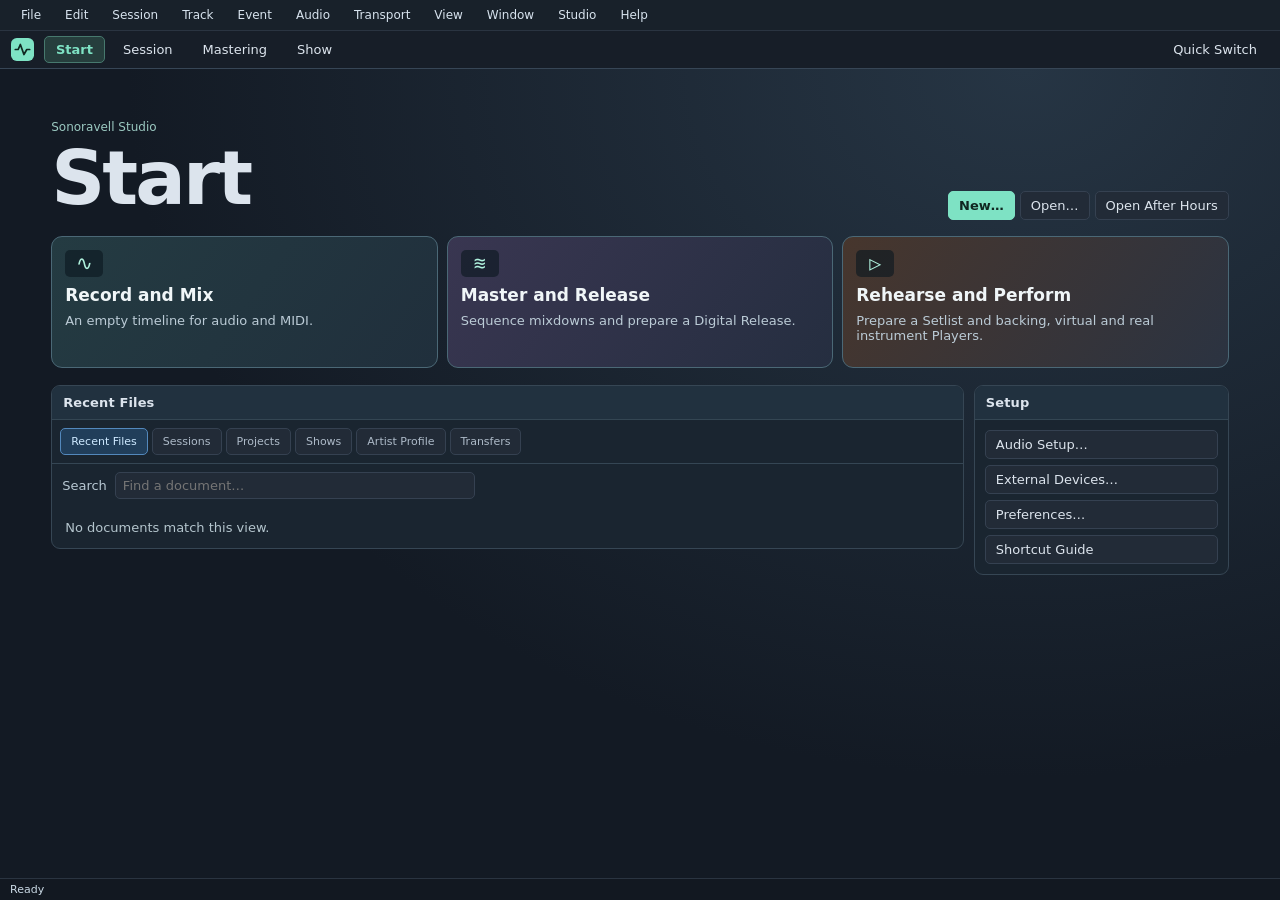
==== commit 3c7514c5: "Import the Sonoravell Studio 1.0.2 base project" ====
--- a/Sonoravell.html
+++ b/Sonoravell.html
@@ -765,13 +765,250 @@
 .velocity-bar:hover{background:#a7d3de}
 .context-menu kbd{margin-left:auto;color:#a6bed2;font-size:10px;white-space:nowrap}
 
+/* Stock plug-in faces */
+#plugin-dialog { width: min(880px, 96vw); }
+.stock-device { padding: 12px; background: #15222b; color: #dfe9ed; }
+.device-toolbar { display: flex; align-items: center; gap: 10px; padding: 0 4px 10px; }
+.device-toolbar .gear-toolbar { flex: 1; padding: 0; }
+.device-toolbar .gear-art { width: 40px; min-width: 40px; }
+.device-surface {
+  padding: 10px; border: 1px solid #526671; border-radius: 12px;
+  background: linear-gradient(145deg,#34454d,#202e37 55%,#213139);
+  box-shadow: inset 0 1px #75909966, 0 6px 14px #0910177d;
+}
+.device-display-head { display: flex; align-items: center; flex-wrap: wrap; gap: 8px; padding: 0 0 8px; }
+.device-display-head strong { flex: 1; font-size: 12px; }
+.device-display-head label { display: flex; gap: 5px; align-items: center; font-size: 11px; color: #c9dce4; }
+.device-display-head select { width: auto; }
+.device-plot {
+  position: relative; height: clamp(128px, 25vh, 198px); margin-bottom: 10px; overflow: hidden;
+  border-radius: 8px; box-shadow: inset 0 0 0 1px #506777; background: #0a1720;
+}
+.device-plot.eq-plot { height: clamp(160px, 36vh, 280px); }
+.device-plot #plugin-response { width: 100%; height: 100%; margin: 0; border: 0; }
+.device-plot-handle {
+  position: absolute; touch-action: none; transform: translate(-50%, -50%); cursor: grab;
+  padding: 0; width: 16px; height: 16px; border-radius: 50%; background: var(--point-ink);
+  border: 2px solid #102630; box-shadow: 0 0 0 1px var(--point-ink);
+}
+.device-plot-handle:hover,.device-plot-handle:focus-visible,.device-plot-handle[aria-pressed="true"] {
+  background: var(--point-ink); box-shadow: 0 0 0 2px #edf8fa, 0 0 12px var(--point-ink); z-index: 1;
+}
+.device-plot-handle:active { cursor: grabbing; }
+.device-plot-handle[data-band-off] { background: #203843; border-color: #324854; }
+.eq-bands { display: flex; flex-wrap: wrap; gap: 4px; margin: 0 0 8px; }
+.eq-bands button { border-top: 2px solid var(--point-ink); flex: 1; white-space: nowrap; }
+.device-band-detail { display: flex; gap: 8px; align-items: stretch; }
+.device-band-detail .dial-grid { flex: 1; }
+.device-surface .dial-grid { grid-template-columns: repeat(auto-fit,minmax(83px,1fr)); gap: 6px; }
+.device-surface .face-dial {
+  padding: 6px 4px; min-width: 0; background: linear-gradient(165deg,#344852,#253640);
+  border-color: #647881; gap: 4px;
+}
+.device-surface .face-dial .rotary { width: 42px; height: 42px; }
+.device-surface .face-dial .rotary > span { width: 31px; height: 31px; }
+.device-surface .face-dial > strong { font-size: 10px; }
+.device-surface .face-dial .dial-value input { width: 52px; font-size: 10px; }
+.pedal-board { display: grid; grid-template-columns: repeat(auto-fit,minmax(min(100%,244px),1fr)); gap: 9px; }
+.pedal-stomp {
+  display: flex; flex-direction: column; align-items: stretch; gap: 7px; padding: 8px;
+  border: 1px solid #637782; border-radius: 9px; background: linear-gradient(145deg,#354351,#26333d);
+}
+.pedal-stomp:nth-child(3n+2) { background: linear-gradient(135deg,#465149,#2a3938); }
+.pedal-stomp:nth-child(3n+3) { background: linear-gradient(135deg,#4d4556,#332d47); }
+.pedal-stomp[data-active="true"] { border-color: #8ecdb6; }
+.pedal-stomp header { display: flex; gap: 7px; align-items: center; cursor: grab; }
+.pedal-stomp header b,.pedal-stomp header small { display: block; }
+.pedal-stomp header small { color: #b7c5ca; }
+.pedal-stomp header .pedal-order { margin-left: auto; display: flex; gap: 3px; }
+.pedal-stomp header button { padding-inline: 5px; }
+.pedal-stomp .dial-grid { grid-template-columns: repeat(auto-fit,minmax(67px,1fr)); }
+.pedal-stomp .stomp-switch { margin-top: auto; align-self: center; min-width: 85px; border-radius: 18px; }
+.pedal-stomp .stomp-switch[aria-pressed="true"] { color: #a3ffcf; }
+.global-event.is-selected { outline: 2px solid var(--lane-ink); outline-offset: 1px; z-index: 2; }
+
+/* Document workspaces */
+.workspace-nav {
+  flex: 0 0 auto; display: flex; align-items: center; gap: 6px; padding: 5px 11px;
+  border-bottom: 1px solid #374656; background: #171e28; min-width: 0; overflow-x: auto;
+}
+.workspace-nav img { margin-right: 4px; flex: 0 0 auto; }
+.workspace-nav button { border-color: transparent; padding: 5px 11px; background: transparent; }
+.workspace-nav button[aria-current=page] { color: var(--accent); border-color: #47796e; background: #263e3d; font-weight: 700; }
+body:is([data-workspace=start],[data-workspace=mastering],[data-workspace=show]) #session-workspace,
+body:is([data-workspace=start],[data-workspace=mastering],[data-workspace=show]) .transport-bottom,
+body:is([data-workspace=start],[data-workspace=mastering],[data-workspace=show]) #qwerty-panel { display: none; }
+.workspace-content { flex: 1; min-height: 0; min-width: 0; background: #111821; overflow: hidden; }
+.ws-page { height: 100%; overflow: auto; padding: clamp(14px,2.5vw,34px); scrollbar-color: #465b6d #15202a; }
+.ws-title { display: flex; align-items: end; justify-content: space-between; gap: 16px; margin: 0 0 16px; flex-wrap: wrap; }
+.ws-title p { margin: 0 0 3px; color: #9bc9c1; font-size: 12px; }
+.ws-title h1 { margin: 0; font-size: clamp(24px,4vw,40px); line-height: 1.1; letter-spacing: -.038em; overflow-wrap: anywhere; }
+.ws-actions { display: flex; align-items: center; gap: 5px; flex-wrap: wrap; }
+.ws-start { padding: clamp(16px,4vw,60px); background: radial-gradient(ellipse at 80% 0%,#263544 0%,transparent 62%),#131a24; }
+.ws-start > * { max-width: 1250px; margin-inline: auto; }
+.ws-start .ws-title h1 { font-size: clamp(38px,6vw,75px); }
+.ws-paths { display: grid; grid-template-columns: repeat(auto-fit,minmax(210px,1fr)); gap: 9px; margin-bottom: 17px; }
+.ws-path {
+  display: grid; align-content: start; justify-items: start; min-height: 132px; gap: 6px; white-space: normal;
+  text-align: left; padding: 13px; border-radius: 11px; border-color: #4b6876;
+  background: linear-gradient(126deg,#243b42,#202f3c);
+}
+.ws-path.path-mastering { background: linear-gradient(126deg,#393651,#252e40); }
+.ws-path.path-show { background: linear-gradient(126deg,#47362d,#2b3341); }
+.ws-path:hover { background: #2d4350; border-color: var(--accent); }
+.ws-path strong { font-size: 17px; margin-block: 2px; color: #f0f6f8; }
+.ws-path > span:last-child { color: #bbcbd6; }
+.ws-path-mark {
+  display: grid; place-items: center; height: 27px; width: 38px; border-radius: 5px; color: #aff1dd;
+  background: #0c1821a1; font-size: 20px; font-family: ui-monospace, monospace;
+}
+.ws-start-grid { display: grid; grid-template-columns: minmax(0,1fr) minmax(170px,255px); align-items: start; gap: 10px; }
+.ws-panel { min-width: 0; border: 1px solid #364654; border-radius: 9px; background: #1a2530; overflow: hidden; }
+.ws-panel-head { display: flex; align-items: center; gap: 6px; justify-content: space-between; flex-wrap: wrap; padding: 9px 11px; border-bottom: 1px solid #344653; background: #21313f; }
+.ws-panel-head h2 { font-size: 13px; letter-spacing: .01em; }
+.ws-setup { display: grid; gap: 6px; padding: 10px; }
+.ws-setup button { text-align: left; }
+.ws-filter { display: flex; align-items: center; flex-wrap: wrap; gap: 4px; padding: 8px; border-bottom: 1px solid #354654; }
+.ws-filter button { font-size: 11px; }
+.ws-search { display: flex; align-items: center; gap: 8px; padding: 8px 10px; color: #b8c8d3; }
+.ws-search input { min-width: 0; width: min(360px,95%); }
+.ws-recent, .ws-sequence, .ws-transfers { margin: 0; list-style: none; padding: 0; }
+.ws-recent li,.ws-sequence li,.ws-transfers li { display: flex; min-width: 0; align-items: center; gap: 7px; padding: 5px 8px; border-top: 1px solid #344351; }
+.ws-file {
+  display: grid; grid-template-columns: minmax(88px,28%) minmax(0,1fr) auto; align-items: center; width: 100%;
+  text-align: left; gap: 8px; border-color: transparent; background: #20303b;
+}
+.ws-file strong { overflow: hidden; text-overflow: ellipsis; }
+.ws-file small,.ws-kind,.ws-transfers span { color: #abbdcd; }
+.ws-transfers li { justify-content: space-between; }
+.ws-empty { margin: 0; padding: 13px; color: #b4c5cd; }
+.ws-form { display: grid; grid-template-columns: repeat(auto-fit,minmax(min(100%,135px),1fr)); align-content: start; align-items: start; gap: 8px; padding: 10px; }
+.ws-form label { display: grid; gap: 4px; color: #c3d2db; font-size: 11px; min-width: 0; }
+.ws-form input,.ws-form select,.ws-form textarea { width: 100%; }
+.ws-form textarea { color: inherit; background: #151e29; border: 1px solid #526270; border-radius: 5px; padding: 7px; resize: vertical; }
+.ws-form p { margin: 2px 0; color: #b9c9d4; }
+.ws-span { grid-column: 1 / -1; }
+.ws-form .ws-check { display: flex; align-items: center; align-self: end; padding-block: 5px; }
+.ws-check input { width: auto; }
+#workspace-session-fields { padding: 0; }
+.workspace-dialog { width: min(545px,94vw); }
+.ws-inspector-actions { display: flex; gap: 5px; flex-wrap: wrap; padding: 0 9px 9px; }
+.ws-master-grid { display: grid; gap: 10px; grid-template-columns: minmax(175px,235px) minmax(0,1fr) minmax(216px,290px); align-items: start; }
+.ws-production-center,.ws-production-aside { display: flex; gap: 10px; min-width: 0; flex-direction: column; }
+.ws-sequence li > button { flex: 1; min-width: 0; overflow: hidden; text-overflow: ellipsis; text-align: left; }
+.ws-sequence li > span { font: 10px ui-monospace,monospace; color: #bac7cd; }
+.ws-sequence li .ws-actions { flex-wrap: nowrap; }
+.ws-sequence li .ws-actions button { padding: 3px 4px; }
+.ws-master-lane {
+  display: flex; min-height: 105px; align-items: stretch; padding: 7px; gap: 3px; overflow-x: auto;
+  background: repeating-linear-gradient(90deg,transparent 0 48px,#51687833 48px 49px),#111e29;
+}
+.ws-wave-cell {
+  display: flex; min-width: 115px; flex-basis: 75px; flex-direction: column; gap: 4px;
+  align-items: start; text-align: left; padding: 5px; background: #20373d; border-color: #456b73;
+}
+.ws-wave-cell span { max-width: 100%; text-overflow: ellipsis; overflow: hidden; }
+.ws-wave-cell canvas { display: block; width: 100%; min-width: 0; height: 42px; background: #102932; border-radius: 3px; }
+.ws-wave-cell small { color: #a0c5c0; font: 9px ui-monospace,monospace; }
+.ws-transport,.ws-meters {
+  display: flex; align-items: center; gap: 8px; flex-wrap: wrap; min-width: 0; padding: 8px;
+  background: #1c2b36; border: 1px solid #415362; border-radius: 7px;
+}
+.ws-transport input { flex: 1; min-width: 55px; }
+.ws-transport output,.ws-meters output { font: 11px ui-monospace,monospace; color: #ace4d3; }
+.ws-meters { border: 0; }
+.ws-meters label { display: flex; gap: 5px; align-items: center; }
+.ws-meters meter { width: min(180px,24vw); }
+.ws-player-grid { display: grid; grid-template-columns: repeat(auto-fit,minmax(min(100%,148px),1fr)); gap: 5px; padding: 8px; }
+.ws-player { display: flex; flex-direction: column; gap: 6px; padding: 7px; background: #243743; border: 1px solid #425c68; border-radius: 7px; min-width: 0; }
+.ws-player.selected { border-color: #77baaa; }
+.ws-player-head { display: flex; flex-direction: column; gap: 3px; }
+.ws-player-head button { text-align: left; overflow: hidden; text-overflow: ellipsis; }
+.ws-player small { color: #a4becd; }
+.ws-player .ws-actions button { white-space: normal; padding: 4px 6px; font-size: 11px; }
+.ws-sections,.ws-performance-patches,.ws-performance-sections { display: grid; gap: 6px; padding: 8px; }
+.ws-section-row { padding: 6px; border: 1px solid #456273; border-radius: 6px; background: #203540; }
+.ws-section-row time { padding-inline: 7px; color: #abbed0; font: 10px ui-monospace, monospace; }
+.ws-section-row .ws-form { padding-inline: 0; }
+.ws-performance { display: flex; flex-direction: column; gap: 8px; background: #10202b; }
+.ws-performance .ws-filter button { font-size: 14px; }
+.ws-stage-grid { display: grid; gap: 10px; flex: 1; grid-template-columns: minmax(185px,260px) minmax(0,1fr); min-height: 0; }
+.ws-stage-grid > * { overflow: auto; }
+.ws-performance-body { min-width: 0; min-height: 0; background: #182c39; border-radius: 7px; }
+.ws-performance-patches .ws-actions { padding: 8px; }
+.ws-performance-sections button { font-size: clamp(15px,2.5vw,25px); }
+.ws-lyrics { padding: clamp(15px,4vw,66px); white-space: pre-wrap; color: #f4f6f2; font-size: clamp(20px,4vw,50px); line-height: 1.25; }
+@media (max-width: 940px) {
+  .ws-master-grid { grid-template-columns: minmax(145px,200px) minmax(0,1fr); }
+  .ws-master-grid > :last-child { grid-column: 1 / -1; }
+}
+@media (max-width: 620px) {
+  .ws-start-grid,.ws-master-grid,.ws-stage-grid { grid-template-columns: minmax(0,1fr); }
+  .ws-stage-grid { flex: none; min-height: 230px; }
+  .ws-file small { display: none; }
+  .ws-start .ws-title h1 { font-size: 40px; }
+}
+
+.session-view-dialog { width: min(1050px,95vw); }
+#session-view-body { padding: 9px; }
+.session-view-toolbar { display: flex; flex-wrap: wrap; gap: 7px; align-items: center; padding: 7px 8px; }
+.session-view-toolbar label,.session-view-group label,.scratch-list label,.launcher-grid th label { display: inline-flex; gap: 6px; align-items: center; }
+.session-view-toolbar input[type=number],.scratch-list input { width: 78px; }
+.session-view-info { color: #b8cad5; padding: 3px 8px; }
+.session-view-group { margin: 9px 0 1px; padding: 8px; border: 1px solid #42596b; border-radius: 6px; }
+.session-view-group h3 { margin-bottom: 6px; }
+.launcher-grid { overflow: auto; max-height: 43vh; border: 1px solid #435a6d; border-radius: 7px; }
+.launcher-grid table { border-collapse: collapse; width: max-content; min-width: 100%; }
+.launcher-grid th,.launcher-grid td { padding: 6px; background: #213141; border: 1px solid #3b4e60; text-align: left; }
+.launcher-grid thead th { position: sticky; top: 0; z-index: 1; background: #2a4254; }
+.launcher-grid th input { width: 95px; }
+.launcher-grid td { min-width: 104px; }
+.launcher-grid td button { margin: 2px; padding: 4px; }
+.launcher-grid td button:first-child { max-width: 145px; text-overflow: ellipsis; overflow: hidden; }
+.session-view-queue { display: flex; flex-wrap: wrap; gap: 18px 24px; padding-left: 22px; }
+.session-view-queue button { margin-left: 4px; padding: 1px 5px; }
+.scratch-list { list-style: none; padding: 0; }
+.scratch-list li { display: flex; gap: 7px; align-items: center; flex-wrap: wrap; padding: 6px; border-bottom: 1px solid #465969; }
+.scratch-list li strong { min-width: 110px; }
+.step-grid td { min-width: 30px; padding: 2px; }
+.step-grid td button { padding: 4px; width: 27px; }
+.step-grid td:nth-child(4n+2) { background: #314459; }
+.score-scroll { overflow: auto; border: 1px solid #586371; border-radius: 7px; background: #f1ede4; color: #213546; }
+.score-sheet { position: relative; height: 185px; background: repeating-linear-gradient(to bottom,#526477 0 1px,transparent 1px 14px) 0 37px / 100% 57px no-repeat; }
+.score-clef { position: absolute; left: 8px; top: 27px; font-size: 54px; line-height: 1; }
+.score-note {
+  position: absolute; transform: translate(-50%,-50%) rotate(-12deg);
+  width: 14px; height: 9px; padding: 0; border: 1px solid #263a4d; border-radius: 50%; background: #263a4d;
+}
+.score-note.half { background: #f1ede4; }
+.score-note.has-stem::after { position: absolute; content: ""; width: 1px; height: 23px; background: #263a4d; right: 0; bottom: 3px; transform: rotate(12deg); }
+.score-note.has-sharp::before { position: absolute; left: -11px; top: -8px; content: '♯'; color: #263a4d; }
+.score-note:hover,.score-note[aria-pressed=true] { background: #a2ead8; outline: 1px solid #406c70; z-index: 1; }
+.session-lyrics { display: grid; gap: 9px; max-height: 62vh; overflow-y: auto; padding: 12px; }
+.session-lyrics button { text-align: left; white-space: pre-wrap; font-size: clamp(17px,3vw,30px); }
+.session-lyrics button[aria-current=true] { background: #284c4c; color: #adf5d8; border-color: #70c6ad; }
+.session-channel-racks { width: 100%; display: grid; grid-template-columns: 1fr 1fr; gap: 8px; }
+.session-monitor-channels section { display: flex; flex-wrap: wrap; align-items: center; padding: 6px 8px; gap: 6px; border-bottom: 1px solid #385163; }
+.session-monitor-channels section > strong { min-width: 105px; }
+video[data-ws-show-video] { display: block; width: 100%; max-height: 53vh; background: #080b0f; }
+
 </style>
 
 </head>
 <body>
   <nav id="studio-menu" class="studio-menu" role="menubar" aria-label="Studio commands"></nav>
   <div id="studio-menu-popup" class="studio-menu-popup" role="menu" hidden></div>
-  <main>
+  <nav id="workspace-nav" class="workspace-nav" aria-label="Workspace pages">
+    <img src="[data-uri]" alt="" width="23" height="23">
+    <button type="button" data-workspace="start">Start</button>
+    <button type="button" data-workspace="session" aria-current="page">Session</button>
+    <button type="button" data-workspace="mastering">Mastering</button>
+    <button type="button" data-workspace="show">Show</button>
+    <span class="spacer"></span>
+    <button type="button" data-ws-action="quick-switch" title="Switch between open documents">Quick Switch</button>
+  </nav>
+  <section id="workspace-content" class="workspace-content" aria-label="Studio workspace" hidden></section>
+  <main id="session-workspace">
     <section class="arrange-frame" aria-label="Arrangement">
       <div class="workspace-toolbar">
         <button id="insert-track" type="button" title="Insert Track (T)" aria-label="Insert Track"><span aria-hidden="true">+</span> Insert Track</button>
@@ -896,7 +1133,52 @@
     <div id="macro-body"></div>
   </dialog>
   <input hidden type="file" id="import-files" multiple accept="audio/*,.wav,.mp3,.flac,.ogg,.opus,.m4a,.aac,.aiff,.aif,.webm,.mid,.midi">
-  <input hidden type="file" id="open-file" accept=".sonoravell,.soundweave,.json">
+  <input hidden type="file" id="open-file" accept=".sonoravell,.sonoravell-master,.sonoravell-show,.soundweave,.json">
+  <input hidden type="file" id="workspace-audio-file" accept="audio/*,.wav,.aiff,.aif,.flac,.ogg,.m4a,.mp3,.opus,.caf" multiple>
+  <input hidden type="file" id="workspace-video-file" accept="video/mp4,video/webm,video/ogg,video/quicktime">
+  <dialog id="workspace-new" class="studio-dialog workspace-dialog" aria-labelledby="workspace-new-title">
+    <header><h2 id="workspace-new-title">New Document</h2><button type="button" id="workspace-new-close" aria-label="Close New Document">×</button></header>
+    <form id="workspace-new-form" class="ws-form">
+      <label class="ws-span">Template<select id="workspace-template"></select></label>
+      <p class="ws-span" id="workspace-new-description"></p>
+      <label>Name<input id="workspace-new-name" maxlength="120"></label>
+      <label>Artist<input id="workspace-new-artist" maxlength="100"></label>
+      <div class="ws-span ws-form" id="workspace-session-fields">
+        <label>Tempo (BPM)<input id="workspace-new-tempo" type="number" min="30" max="320" step=".1"></label>
+        <label>Beats per bar<input id="workspace-new-meter" type="number" min="2" max="12" step="1"></label>
+      </div>
+      <div class="ws-span ws-actions"><button type="submit" class="accent">Create</button></div>
+    </form>
+  </dialog>
+  <dialog id="workspace-switch" class="studio-dialog workspace-dialog" aria-labelledby="workspace-switch-title">
+    <header><h2 id="workspace-switch-title">Quick Switch</h2><button type="button" id="workspace-switch-close" aria-label="Close Quick Switch">×</button></header>
+    <div id="workspace-switch-list"></div>
+  </dialog>
+  <dialog id="workspace-release" class="studio-dialog workspace-dialog" aria-labelledby="workspace-release-title">
+    <header><h2 id="workspace-release-title">Digital Release</h2><button type="button" id="workspace-release-close" aria-label="Close Digital Release">×</button></header>
+    <form id="workspace-release-form" class="ws-form">
+      <label>Format<select id="workspace-release-format"></select></label>
+      <label>Sample rate<select id="workspace-release-rate"><option value="44100">44.1 kHz</option><option value="48000">48 kHz</option><option value="96000">96 kHz</option></select></label>
+      <label>Resolution<select id="workspace-release-bits"><option value="16">16-bit</option><option value="24">24-bit</option><option value="32">32-bit float</option></select></label>
+      <label class="ws-check"><input type="checkbox" id="workspace-release-dither"> Dither PCM output</label>
+      <div class="ws-span ws-actions"><button id="workspace-release-submit" type="submit" class="accent">Export Digital Release</button></div>
+    </form>
+  </dialog>
+  <dialog id="session-view-dialog" class="studio-dialog session-view-dialog" aria-labelledby="session-view-title">
+    <header><h2 id="session-view-title"></h2><button type="button" id="session-view-close" aria-label="Close Session view">×</button></header>
+    <div id="session-view-body"></div>
+  </dialog>
+  <dialog id="batch-dialog" class="studio-dialog workspace-dialog" aria-labelledby="batch-title">
+    <header><h2 id="batch-title">Audio Batch Converter</h2><button type="button" id="batch-close" aria-label="Close Audio Batch Converter">×</button></header>
+    <form id="batch-form" class="ws-form">
+      <label class="ws-span">Source audio files<input id="batch-input" type="file" accept="audio/*,.wav,.aiff,.flac,.mp3,.ogg,.m4a" multiple required></label>
+      <label>Format<select id="batch-format"></select></label>
+      <label>Sample rate<select id="batch-rate"><option value="44100">44.1 kHz</option><option value="48000" selected>48 kHz</option><option value="96000">96 kHz</option></select></label>
+      <label>Resolution<select id="batch-resolution"><option value="16">16-bit</option><option value="24" selected>24-bit</option><option value="32">32-bit float</option></select></label>
+      <label class="ws-check"><input type="checkbox" id="batch-dither"> Dither PCM output</label>
+      <div class="ws-span ws-actions"><button id="batch-submit" type="submit" class="accent">Convert Files</button></div>
+    </form>
+  </dialog>
   <input hidden type="file" id="sample-file" accept="audio/*,.wav,.mp3,.flac,.ogg,.m4a">
   <dialog id="input-dialog"><form method="dialog">
     <header><h2>Audio input</h2><button aria-label="Close input selection" value="cancel">×</button></header>
@@ -1074,6 +1356,43 @@
     'Polarity': {gain:[-1,1,-1,2,'']},
     'Utility Gain': {gain:[-48,18,0,.1,'dB']}
   };
+  const spectrumBands = [
+    ['lc','Low cut','highpass',35,'#efae76'],
+    ['ls','Low shelf','lowshelf',105,'#f8cb7e'],
+    ['lm','Low mid','peaking',280,'#cddd80'],
+    ['mid','Mid','peaking',1050,'#83dfbe'],
+    ['hm','High mid','peaking',3300,'#80c5f5'],
+    ['hs','High shelf','highshelf',8000,'#a4b6ff'],
+    ['hc','High cut','lowpass',16000,'#d2a9ef']
+  ];
+  const pedalStages = [
+    ['level','Utility Gain'],['drive','Drive'],['cab','Cabinet Filter'],['chorus','Chorus'],
+    ['trem','Tremolo'],['echo','Echo'],['room','Room Reverb'],['comp','Compressor']
+  ];
+  const spectrumSpec=fx['Spectrum EQ']={};
+  for(const [key,,type,frequency] of spectrumBands){
+    spectrumSpec[key+'On']=[0,1,type==='highpass'||type==='lowpass'?0:1,1,''];
+    spectrumSpec[key+'Freq']=[20,20000,frequency,1,'Hz'];
+    if(['highpass','lowpass','peaking'].includes(type))spectrumSpec[key+'Q']=[.1,18,type==='peaking'?1:.7,.1,'Q'];
+    if(!['highpass','lowpass'].includes(type))spectrumSpec[key+'Gain']=[-24,24,0,.1,'dB'];
+  }
+  spectrumSpec.output=[-24,18,0,.1,'dB'];
+  const pedalSpec=fx['Guitar Pedalboard']={};
+  for(const [index,[key,type]] of pedalStages.entries()){
+    pedalSpec[key+'Order']=[0,pedalStages.length-1,index,1,''];
+    pedalSpec[key+'On']=[0,1,key==='drive'||key==='cab'?1:0,1,''];
+    for(const [param,spec] of Object.entries(fx[type]))pedalSpec[key+'_'+param]=spec;
+  }
+  const structuralFXParam=(type,key)=>type==='Spectrum EQ'&&key.endsWith('On')||
+    type==='Guitar Pedalboard'&&/(?:Order|On)$/.test(key);
+  const pedalOrder=e=>[...pedalStages].sort(([a],[b])=>e.params[a+'Order']-e.params[b+'Order']);
+  function validEffectParams(type,params){
+    if(!Object.hasOwn(fx,type)||!params||!Object.entries(fx[type]).every(([key,[min,max]])=>{
+      const value=params[key];
+      return Number.isFinite(value)&&value>=min&&value<=max&&(!structuralFXParam(type,key)||Number.isInteger(value));
+    }))return false;
+    return type!=='Guitar Pedalboard'||new Set(pedalStages.map(([key])=>params[key+'Order'])).size===pedalStages.length;
+  }
   const clone = value => structuredClone(value);
   const uid = () => globalThis.crypto?.randomUUID?.() || Date.now().toString(36) + Math.random().toString(36).slice(2);
   const clamp = (n, min, max) => Math.max(min, Math.min(max, n));
@@ -1176,7 +1495,9 @@
     if(t.type!=='master'&&SW.spatialSpecs){
       for(const [key,spec] of Object.entries(SW.spatialSpecs)) lanes['space:'+key]=spec;
     }
-    for(const e of t.fx) for(const [key,spec] of Object.entries(fx[e.type])) lanes['fx:'+e.id+':'+key]=[e.type+' · '+key,...spec.slice(0,2),spec[3],spec[4]];
+    for(const e of t.fx) for(const [key,spec] of Object.entries(fx[e.type])){
+      if(!structuralFXParam(e.type,key))lanes['fx:'+e.id+':'+key]=[e.type+' · '+key,...spec.slice(0,2),spec[3],spec[4]];
+    }
     return lanes;
   }
   function laneValue(t,key) {
@@ -1205,7 +1526,8 @@
       default:return x;
     }
   }
-  return {fadeShapes,fadeLevel,colors,instruments,fx,clone,uid,clamp,db,quantize,seconds,noteName,project,channel,clip,note,effect,songEnd,demo,validRoute,automationValue,splitClip,laneSpecs,laneValue,setLaneValue};
+  return {fadeShapes,fadeLevel,colors,instruments,fx,spectrumBands,pedalStages,pedalOrder,structuralFXParam,validEffectParams,
+    clone,uid,clamp,db,quantize,seconds,noteName,project,channel,clip,note,effect,songEnd,demo,validRoute,automationValue,splitClip,laneSpecs,laneValue,setLaneValue};
 })());
 
 </script>
@@ -1281,7 +1603,7 @@
 <script>
 'use strict';
 Object.assign(SW, (() => {
-  const {clamp,validRoute,fx,instruments}=SW;
+  const {clamp,validRoute,instruments}=SW;
   const encode = new TextEncoder();
   function wav(buffer,bits=24,{dither=false,tags={},channelMask=0}={}) {
     const channels=buffer.numberOfChannels, bytes=bits/8, size=buffer.length*channels*bytes;
@@ -1419,7 +1741,7 @@
       }
       for(const e of t.fx){
         checkId(e.id);
-        assertion(Object.hasOwn(fx,e.type)&&e.params&&Object.entries(fx[e.type]).every(([key,spec])=>finite(e.params[key],spec[0],spec[1])),'effect parameters');
+        assertion(SW.validEffectParams(e.type,e.params),'effect parameters');
       }
       assertion(t.instrumentDisabled===undefined||t.type==='midi'&&typeof t.instrumentDisabled==='boolean','instrument state');
       assertion(t.instrumentOnly===undefined||t.type==='midi'&&t.instrumentOnly===true&&!t.clips.length&&!t.folder,'retained instrument state');
@@ -1474,10 +1796,11 @@
         }
       }
     }
+    assertion(!SW.validSessionIdeas||SW.validSessionIdeas(p),'Launcher or Scratch Pad');
     return p;
   }
-  function decodeProject(text) {
-    const obj=JSON.parse(text);
+  function decodeProject(input) {
+    const obj=typeof input==='string'?JSON.parse(input):input;
     if(!['Sonoravell','Soundweave'].includes(obj?.format)||!obj.media||typeof obj.media!=='object') throw Error('Select a Sonoravell project file.');
     const p=validateProject(obj.project);
     const raw=new Map(Object.keys(p.assets).map(id=>{
@@ -1604,11 +1927,14 @@
     return Uint8Array.from(arr);
   }
   function zip(entries) {
+    if(entries.length>65535)throw Error('This ZIP contains too many files.');
     const table=Uint32Array.from({length:256},(_,i)=>{for(let j=0;j<8;j++) i=(i&1)?0xedb88320^(i>>>1):i>>>1;return i>>>0;});
     const parts=[], central=[];
     let offset=0, centralLength=0;
     for(const [name, buffer] of entries) {
       const filename=encode.encode(name), data=new Uint8Array(buffer);
+      if(filename.length>65535||offset+centralLength+data.length+76+filename.length*2>0xffffffff-22)
+        throw Error('This ZIP would exceed 4 GiB. Export fewer files at a time.');
       let crc=0xffffffff;
       for(const byte of data) crc=table[(crc^byte)&255]^(crc>>>8);
       crc=(crc^0xffffffff)>>>0;
@@ -1627,7 +1953,7 @@
     return new Blob([...parts,...central,end.buffer],{type:'application/zip'});
   }
   const cleanName = value => value.replace(/[<>:"/\\|?*\u0000-\u001f]/g,'-').trim().replace(/[. ]+$/,'').slice(0,110)||'Sonoravell';
-  return {wav,encodeProject,decodeProject,validateProject,parseMidi,midi,zip,cleanName};
+  return {bytesToBase64,base64ToBytes,wav,encodeProject,decodeProject,validateProject,parseMidi,midi,zip,cleanName};
 })());
 
 </script>
@@ -1791,6 +2117,8 @@
     'Chorus','Tremolo','Stereo Width','Low Shelf','Band Pass','Notch','Three-Band EQ','Parallel Compressor',
     'Slap Delay','Hall Reverb','Flanger','Phaser','Auto Pan','Soft Clipper','Bit Reducer','Cabinet Filter','Polarity','Utility Gain'];
   function art(name){
+    if(name==='Spectrum EQ')name='Parametric EQ';
+    if(name==='Guitar Pedalboard')name='Drive';
     const i=artNames.indexOf(name);
     return i<0?null:{x:(i%6)*20,y:Math.floor(i/6)*20};
   }
@@ -2145,6 +2473,7 @@
     const folder=folders(p).find(f=>f.bus===id);
     if(folder)delete folder.bus;
     p.tracks=p.tracks.filter(t=>t.id!==id);
+    SW.purgeTrackIdeas?.(p,id);
     for(const key of Object.keys(p.flowPositions||{}))if(key.startsWith(id+':'))delete p.flowPositions[key];
     for(const t of p.tracks){
       if(t.out===id){
@@ -2673,6 +3002,37 @@
     return cache[kind]=buffer;
   }
   const direct=n=>n;
+  const filterTypes={'Parametric EQ':'peaking','Low Cut':'highpass','Low Pass':'lowpass',
+    'High Shelf':'highshelf','Low Shelf':'lowshelf','Band Pass':'bandpass',Notch:'notch'};
+  function filterStages(e){
+    if(Object.hasOwn(filterTypes,e.type)){
+      return [{type:filterTypes[e.type],frequency:'frequency',gain:'gain' in e.params?'gain':undefined,
+        Q:'q' in e.params?'q':undefined}];
+    }
+    if(e.type==='Spectrum EQ'){
+      return SW.spectrumBands.filter(([key])=>e.params[key+'On']).map(([key,,type])=>({
+        type,frequency:key+'Freq',gain:key+'Gain' in e.params?key+'Gain':undefined,Q:key+'Q' in e.params?key+'Q':undefined
+      }));
+    }
+    if(e.type==='Three-Band EQ')return [
+      {type:'lowshelf',frequency:160,gain:'low'},{type:'peaking',frequency:'frequency',Q:.8,gain:'mid'},
+      {type:'highshelf',frequency:6000,gain:'high'}
+    ];
+    if(e.type==='Cabinet Filter')return [
+      {type:'highpass',frequency:'low'},{type:'peaking',frequency:2100,Q:.8,gain:'presence'},
+      {type:'lowpass',frequency:'high'}
+    ];
+    return [];
+  }
+  function configureFilter(node,stage,link){
+    node.type=stage.type;
+    for(const key of ['frequency','gain','Q']){
+      const source=stage[key];
+      if(typeof source==='string')link(source,node[key]);
+      else if(typeof source==='number')node[key].value=source;
+    }
+    return node;
+  }
   function insert(ctx,e,units){
     let input,output,reduction=null,filters=[];
     const params={};
@@ -2685,12 +3045,26 @@
       link('mix',dry.gain,v=>1-v);link('mix',wet.gain);
     };
     switch(e.type){
-      case 'Parametric EQ': case 'Low Cut': case 'Low Pass': case 'High Shelf': case 'Low Shelf': case 'Band Pass': case 'Notch': {
-        input=output=ctx.createBiquadFilter();filters=[input];
-        input.type={'Parametric EQ':'peaking','Low Cut':'highpass','Low Pass':'lowpass','High Shelf':'highshelf','Low Shelf':'lowshelf','Band Pass':'bandpass',Notch:'notch'}[e.type];
-        link('frequency',input.frequency);
-        if('q' in e.params) link('q',input.Q);
-        if('gain' in e.params) link('gain',input.gain);
+      case 'Parametric EQ': case 'Low Cut': case 'Low Pass': case 'High Shelf': case 'Low Shelf': case 'Band Pass':
+      case 'Notch': case 'Three-Band EQ': case 'Cabinet Filter': case 'Spectrum EQ': {
+        filters=filterStages(e).map(stage=>configureFilter(ctx.createBiquadFilter(),stage,link));
+        for(let i=1;i<filters.length;i++)filters[i-1].connect(filters[i]);
+        input=filters[0]||ctx.createGain();output=filters.at(-1)||input;
+        if(e.type==='Spectrum EQ'){
+          const level=ctx.createGain();
+          output.connect(level);output=level;link('output',level.gain,db);
+        }
+        break;
+      }
+      case 'Guitar Pedalboard': {
+        input=output=ctx.createGain();
+        for(const [stage,type] of SW.pedalOrder(e)){
+          if(!e.params[stage+'On'])continue;
+          const values=Object.fromEntries(Object.keys(SW.fx[type]).map(key=>[key,e.params[stage+'_'+key]]));
+          const child=insert(ctx,{type,params:values},units);
+          output.connect(child.input);output=child.output;
+          for(const [key,targets] of Object.entries(child.params))params[stage+'_'+key]=targets;
+        }
         break;
       }
       case 'Compressor': case 'Limiter': case 'Parallel Compressor': {
@@ -2745,21 +3119,6 @@
           const gain=ctx.createGain();
           split.connect(gain,src);gain.connect(output,0,dst);
           link('width',gain.gain,v=>src===dst?(1+v)/2:(1-v)/2);
-        }
-        break;
-      }
-      case 'Three-Band EQ': case 'Cabinet Filter': {
-        const low=ctx.createBiquadFilter(), mid=ctx.createBiquadFilter(), high=ctx.createBiquadFilter();
-        input=low;output=high;filters=[low,mid,high];
-        low.connect(mid).connect(high);
-        mid.type='peaking';mid.Q.value=.8;
-        if(e.type==='Three-Band EQ'){
-          low.type='lowshelf';low.frequency.value=160;
-          high.type='highshelf';high.frequency.value=6000;
-          link('low',low.gain);link('mid',mid.gain);link('high',high.gain);link('frequency',mid.frequency);
-        }else{
-          low.type='highpass';high.type='lowpass';mid.frequency.value=2100;
-          link('low',low.frequency);link('high',high.frequency);link('presence',mid.gain);
         }
         break;
       }
@@ -2913,7 +3272,8 @@
       for(const e of t.fx){
         if(e.bypass){
           const passthrough=ctx.createGain();
-          points.set('fx:'+e.id,{input:passthrough,output:passthrough});
+          const node={input:passthrough,output:passthrough};
+          points.set('fx:'+e.id,node);processors.set(e.id,node);
           continue;
         }
         const node=insert(ctx,e,units);
@@ -3327,7 +3687,305 @@
       if(ctx.state!=='closed') await ctx.close();
     }
   }
-  return {audioContext,buildGraph,schedule,renderAudio,voice,overrideParam,audibility,renderRealtime};
+  return {audioContext,buildGraph,schedule,renderAudio,voice,overrideParam,audibility,renderRealtime,filterStages,configureFilter};
+})());
+
+</script>
+<script>
+'use strict';
+Object.assign(SW, (() => {
+  const {clamp,db}=SW;
+  const lowHz=20, highHz=20000;
+  const bounds={left:.075,right:.938,top:.09,bottom:.86};
+  const frequencies=Float32Array.from({length:240},(_,i)=>lowHz*(highHz/lowHz)**(i/239));
+  const frequencyX=value=>Math.log(clamp(value,lowHz,highHz)/lowHz)/Math.log(highHz/lowHz);
+  const frequencyAt=x=>lowHz*(highHz/lowHz)**clamp(x,0,1);
+  const eqY=(value,range)=>.5-value/(range*2);
+  const coordinate=(x,y)=>[bounds.left+(bounds.right-bounds.left)*clamp(x,0,1),
+    bounds.top+(bounds.bottom-bounds.top)*clamp(y,0,1)];
+  function plotPosition(x,y){
+    return [(x-bounds.left)/(bounds.right-bounds.left),(y-bounds.top)/(bounds.bottom-bounds.top)].map(n=>clamp(n,0,1));
+  }
+  const stockColors=['#e1ab77','#9cdbc4','#a4b6ff'];
+  function eqHandles(e){
+    if(e.type==='Spectrum EQ')return SW.spectrumBands.map(([key,label,type,,color])=>({
+      key,label,color,on:Boolean(e.params[key+'On']),x:key+'Freq',
+      y:key+'Gain' in e.params?key+'Gain':undefined,q:key+'Q' in e.params?key+'Q':undefined,
+      cutoff:type==='lowpass'||type==='highpass'
+    }));
+    if(e.type==='Three-Band EQ')return [
+      {key:'low',label:'Low shelf',frequency:160,y:'low'},
+      {key:'mid',label:'Mid bell',x:'frequency',y:'mid'},
+      {key:'high',label:'High shelf',frequency:6000,y:'high'}
+    ].map((handle,i)=>({...handle,on:true,color:stockColors[i]}));
+    if(e.type==='Cabinet Filter')return [
+      {key:'low',label:'Low cut',x:'low',cutoff:true},
+      {key:'presence',label:'Presence',frequency:2100,y:'presence'},
+      {key:'high',label:'High cut',x:'high',cutoff:true}
+    ].map((handle,i)=>({...handle,on:true,color:stockColors[i]}));
+    if(!SW.filterStages(e).length)return [];
+    return [{key:'filter',label:e.type,color:'#83dfbe',on:true,x:'frequency',
+      y:'gain' in e.params?'gain':undefined,q:'q' in e.params?'q':undefined,
+      cutoff:e.type==='Low Cut'||e.type==='Low Pass'}];
+  }
+  function pluginPlot(e,instrument){
+    if(!e)return instrument==='Drums'?'drums':'envelope';
+    if(e.type==='Guitar Pedalboard')return 'pedals';
+    if(eqHandles(e).length)return 'eq';
+    if(['Compressor','Limiter','Parallel Compressor'].includes(e.type))return 'dynamics';
+    if(['Echo','Slap Delay'].includes(e.type))return 'delay';
+    if(['Room Reverb','Hall Reverb'].includes(e.type))return 'reverb';
+    if(['Chorus','Tremolo','Flanger','Phaser','Auto Pan'].includes(e.type))return 'modulation';
+    if(e.type==='Stereo Width')return 'stereo';
+    if(['Drive','Soft Clipper','Bit Reducer'].includes(e.type))return 'drive';
+    return 'level';
+  }
+  const plotTitles={eq:'Frequency response',pedals:'Signal',dynamics:'Input to output',delay:'Echo taps',
+    reverb:'Reverb tail',modulation:'Modulation',stereo:'Stereo vectorscope',drive:'Transfer curve',
+    level:'Signal',envelope:'Amplitude envelope',drums:'Drum envelope'};
+  const standardHandles={
+    dynamics:[{key:'threshold',label:'Threshold',x:'threshold',y:'ratio'}],
+    delay:[{key:'tap',label:'First repeat',x:'time',y:'feedback'}],
+    reverb:[{key:'mix',label:'Reverb mix',y:'mix',fixedX:.19}],
+    modulation:[{key:'lfo',label:'Modulation',x:'rate',y:'depth'}],
+    stereo:[{key:'width',label:'Stereo width',x:'width',fixedY:.72}],
+    drive:[{key:'drive',label:'Drive controls',x:'drive',y:'output'}],
+    level:[{key:'gain',label:'Gain',y:'gain',fixedX:.5}],
+    envelope:[{key:'attack',label:'Attack',x:'attack',fixedY:.08},
+      {key:'decay',label:'Decay and sustain',x:'decay',y:'sustain'},
+      {key:'release',label:'Release',x:'release',fixedY:.92}],
+    drums:[{key:'drum',label:'Kick decay and pitch',x:'decay',y:'pitch'}]
+  };
+  function pluginHandles(mode,e){
+    if(mode==='eq')return eqHandles(e);
+    const handles=standardHandles[mode]||[];
+    return handles.map(handle=>{
+      const {x,y}=handle, params=e?.params;
+      return {...handle,color:'#8ddfc6',on:true,
+        x:params&&x&&!(x in params)?(x==='drive'?'amount':undefined):x,
+        y:params&&y&&!(y in params)?undefined:y};
+    });
+  }
+  const normalize=(value,spec)=>SW.dialFraction(value,spec[0],spec[1],spec[4]);
+  const dial=(fraction,spec)=>SW.dialValue(fraction,spec[0],spec[1],spec[3],spec[4]);
+  function envelopePoints(values,specs){
+    const attack=.03+.26*normalize(values.attack,specs.attack);
+    const decay=attack+.035+.23*normalize(values.decay,specs.decay);
+    const hold=decay+.12;
+    return [attack,decay,hold,hold+.035+.26*normalize(values.release,specs.release)];
+  }
+  function handlePosition(mode,handle,values,specs,range){
+    const {x,y}=handle;
+    if(mode==='eq')return coordinate(frequencyX(values[x]??handle.frequency),y?eqY(values[y],range):.5);
+    if(mode==='envelope'){
+      const stages=envelopePoints(values,specs);
+      return coordinate(stages[{attack:0,decay:1,release:3}[handle.key]],y?.length ? .92-values[y]*.84 : handle.fixedY);
+    }
+    return coordinate(x?normalize(values[x],specs[x]):handle.fixedX??.5,
+      y?1-normalize(values[y],specs[y]):handle.fixedY??.5);
+  }
+  function handleValues(mode,handle,position,values,specs,range){
+    const [tx,ty]=plotPosition(...position),{x,y}=handle,changes={};
+    if(x){
+      let fraction=tx;
+      if(mode==='envelope'){
+        const [attack,,hold]=envelopePoints(values,specs);
+        fraction=({attack:(tx-.03)/.26,decay:(tx-attack-.035)/.23,release:(tx-hold-.035)/.26})[handle.key];
+      }
+      changes[x]=mode==='eq'?clamp(Math.round(frequencyAt(tx)),specs[x][0],specs[x][1]):dial(fraction,specs[x]);
+    }
+    if(y){
+      const fraction=mode==='eq'?.5-(ty-.5)*range*2/(specs[y][1]-specs[y][0]):
+        mode==='envelope'?(.92-ty)/.84:1-ty;
+      changes[y]=dial(fraction,specs[y]);
+    }
+    return changes;
+  }
+  // Reuse the processing engine's BiquadFilter definitions for the stopped response.
+  let responseContext, cachedDesign;
+  function offlineFilters(e,sampleRate){
+    const Offline=globalThis.OfflineAudioContext||globalThis.webkitOfflineAudioContext;
+    if(!Offline)return [];
+    if(responseContext?.sampleRate!==sampleRate){
+      responseContext=new Offline(1,1,sampleRate);cachedDesign=null;
+    }
+    const stages=SW.filterStages(e), signature=JSON.stringify(stages);
+    if(signature!==cachedDesign?.signature){
+      cachedDesign={signature,filters:stages.map(()=>responseContext.createBiquadFilter())};
+    }
+    const link=(key,param)=>{param.value=e.params[key];};
+    return cachedDesign.filters.map((node,i)=>SW.configureFilter(node,stages[i],link));
+  }
+  const magnitudes=new Float32Array(frequencies.length), phases=new Float32Array(frequencies.length);
+  const response=new Float32Array(frequencies.length);
+  function frequencyResponse(e,processor,sampleRate=48000){
+    response.fill(e.bypass?0:e.type==='Spectrum EQ'?e.params.output:0);
+    if(e.bypass)return response;
+    for(const filter of processor?.filters||offlineFilters(e,sampleRate)){
+      filter.getFrequencyResponse(frequencies,magnitudes,phases);
+      for(let i=0;i<response.length;i++){
+        if(Number.isFinite(magnitudes[i]))response[i]+=20*Math.log10(Math.max(.00001,magnitudes[i]));
+      }
+    }
+    return response;
+  }
+  function createPluginProbe(){
+    let current;
+    function clear(){
+      if(!current)return;
+      for(const [from,to] of current.connections)try{from.disconnect(to);}catch{}
+      current=null;
+    }
+    function read(graph,track,e){
+      const node=graph?.tracks?.get(track), processor=e&&node?.processors.get(e.id);
+      const sources=processor?[processor.input,processor.output]:!e&&node?[node.analyzer]:[];
+      if(!sources[0]||!graph.ctx?.createAnalyser){clear();return null;}
+      if(current?.graph!==graph||current.track!==track||current.id!==e?.id){
+        clear();
+        const left=new Float32Array(1024),right=new Float32Array(1024);
+        const connections=[], connect=(from,to,...channels)=>{from.connect(to,...channels);connections.push([from,to]);return to;};
+        const tap=source=>{
+          const analyzer=connect(source,graph.ctx.createAnalyser());
+          analyzer.fftSize=4096;analyzer.smoothingTimeConstant=.78;
+          return analyzer;
+        };
+        const input=tap(sources[0]),output=processor?tap(sources[1]):input;
+        const stereo=e?.type==='Stereo Width';
+        const split=stereo?connect(processor.output,graph.ctx.createChannelSplitter(2)):null;
+        const fftIn=new Float32Array(input.frequencyBinCount),fftOut=new Float32Array(output.frequencyBinCount);
+        const stereoLeft=stereo?connect(split,graph.ctx.createAnalyser(),0):null;
+        const stereoRight=stereo?connect(split,graph.ctx.createAnalyser(),1):null;
+        if(stereo)stereoLeft.fftSize=stereoRight.fftSize=1024;
+        current={graph,track,id:e?.id,processor,input,output,connections,fftIn,fftOut,left,right,stereoLeft,stereoRight};
+      }
+      const signal=current;
+      signal.input.getFloatFrequencyData(signal.fftIn);
+      signal.output.getFloatFrequencyData(signal.fftOut);
+      (signal.stereoLeft||signal.output).getFloatTimeDomainData(signal.left);
+      if(signal.stereoRight)signal.stereoRight.getFloatTimeDomainData(signal.right);
+      return signal;
+    }
+    return {read,clear};
+  }
+  function paintPluginPlot(canvas,mode,e,v,specs,signal,{range=24,source='both',sampleRate=48000}={}){
+    const g=canvas?.getContext?.('2d');
+    if(!g?.save)return;
+    const {width:w,height:h}=canvas;
+    const [left,top]=coordinate(0,0).map((value,i)=>value*[w,h][i]);
+    const [right,bottom]=coordinate(1,1).map((value,i)=>value*[w,h][i]);
+    const xy=(x,y)=>[left+x*(right-left),top+y*(bottom-top)];
+    const path=(points,ink,thickness=1,fill)=>{
+      g.beginPath();
+      points.forEach(([x,y],i)=>i?g.lineTo(...xy(x,y)):g.moveTo(...xy(x,y)));
+      if(fill){g.closePath();g.fillStyle=fill;g.fill();}
+      g.strokeStyle=ink;g.lineWidth=thickness;g.stroke();
+    };
+    const label=(text,x,y)=>g.fillText(text,...xy(x,y));
+    g.fillStyle='#0a1720';g.fillRect(0,0,w,h);
+    g.font='12px ui-monospace, monospace';g.fillStyle='#9fb3bf';
+    if(mode==='eq'){
+      for(const hz of [20,50,100,200,500,1000,2000,5000,10000,20000]){
+        const x=frequencyX(hz);
+        path([[x,0],[x,1]],'#263945');
+        g.textAlign=x>.97?'right':x<.01?'left':'center';
+        label(hz>=1000?hz/1000+'k':String(hz),x,1.11);
+      }
+      g.textAlign='right';
+      for(const db of [-range,-range/2,0,range/2,range]){
+        const y=eqY(db,range);
+        path([[0,y],[1,y]],db===0?'#48606b':'#263945');
+        label((db>0?'+':'')+db,-.013,y+.024);
+      }
+      if(source!=='off'){
+        g.textAlign='left';g.fillStyle='#80bba9';
+        label('dBFS',1.011,-.033);
+        for(const level of [0,-24,-48,-72,-96])label(String(level),1.011,-level/96+.024);
+      }
+    }else{
+      for(let i=0;i<=5;i++)path([[i/5,0],[i/5,1]],'#263945');
+      for(let i=0;i<=4;i++)path([[0,i/4],[1,i/4]],i===2?'#48606b':'#263945');
+    }
+    g.save();g.beginPath();g.rect(left,top,right-left,bottom-top);g.clip();
+    if(mode==='eq'){
+      const spectrum=(bins,fill,ink)=>{
+        const points=Array.from(frequencies,(hz,i)=>{
+          const index=hz*signal.input.fftSize/signal.graph.ctx.sampleRate;
+          const lower=Math.floor(index), upper=Math.min(lower+1,bins.length-1);
+          const a=Math.max(-96,bins[lower]??-96),b=Math.max(-96,bins[upper]??-96);
+          return [i/(frequencies.length-1),1-clamp((a+(b-a)*(index-lower)+96)/96,0,1)];
+        });
+        path([[0,1],...points,[1,1]],ink,1,fill);
+      };
+      if(signal&&source!=='off'){
+        if(source==='both'||source==='input')spectrum(signal.fftIn,'#7eacd31a','#7eacd3a8');
+        if(source==='both'||source==='output')spectrum(signal.fftOut,'#6fd5b732','#6fd5b7bc');
+      }
+      const curve=frequencyResponse(e,signal?.processor,signal?.graph.ctx.sampleRate||sampleRate);
+      path(Array.from(curve,(gain,i)=>[i/(curve.length-1),eqY(gain,range)]),e.bypass?'#9ba9ac':'#b5f7df',2.6);
+    }else{
+      const accent=e?.bypass?'#9ba9ac':'#9aeaca';
+      const graph=(fn,ink=accent)=>path(Array.from({length:144},(_,i)=>[i/143,fn(i/143)]),ink,2.2);
+      if(signal&&mode!=='stereo'&&mode!=='pedals'&&mode!=='level'){
+        graph(x=>.5-.46*signal.left[Math.round(x*(signal.left.length-1))],'#7ea9cc69');
+      }
+      if(mode==='envelope'){
+        const [a,d,s,r]=envelopePoints(v,specs), level=.92-v.sustain*.84;
+        const points=[[0,.92],[a,.08],[d,level],[s,level],[r,.92],[1,.92]];
+        path([...points,[1,1],[0,1]],'#5bbba272',1,'#4bdcb521');path(points,accent,2.2);
+      }
+      if(mode==='drums')graph(x=>.91-.82*Math.exp(-x/(.055+v.decay*.55)));
+      if(mode==='delay'){
+        const first=.09+normalize(v.time,specs.time)*.24;
+        path([[0,1],[0,.13]],'#8199b0',2);
+        for(let i=0;i<12&&first+i*first*.67<1;i++){
+          const x=first+i*first*.67, level=v.mix*v.feedback**i;
+          path([[x,1],[x,1-level*.92]],accent,3);
+        }
+      }
+      if(mode==='reverb')graph(x=>1-v.mix*(1-x)**3*(.82+.12*Math.sin(x*308)));
+      if(mode==='modulation')graph(x=>.5+.43*normalize(v.depth,specs.depth)*Math.sin(x*Math.PI*2*(.6+4*normalize(v.rate,specs.rate))));
+      if(mode==='dynamics'){
+        path([[0,1],[1,0]],'#6f8a9e',1);
+        graph(x=>{
+          const input=-80+80*x, ratio=v.ratio??20,knee=e.type==='Limiter'?0:12;
+          const over=input-v.threshold;
+          const reduction=knee&&over>-knee/2&&over<knee/2?(1-1/ratio)*(over+knee/2)**2/(2*knee):Math.max(0,over)*(1-1/ratio);
+          const output=input-reduction;
+          const mix=v.mix??1;
+          return 1-(80+20*Math.log10((1-mix)*db(input)+mix*db(output)))/80;
+        });
+      }
+      if(mode==='drive'){
+        path([[0,1],[1,0]],'#6f8a9e');
+        graph(x=>{
+          const input=x*2-1;
+          if(e.type==='Drive')return .5-.5*v.output*Math.tanh(clamp(input*(.28+v.amount*3.7),-1,1)*2.8);
+          const driven=clamp(input*db(v.drive),-1,1);
+          return e.type==='Soft Clipper'?.5-.5*Math.tanh(1.5*driven)*db(v.output):
+            .5-.5*((1-v.mix)*input+v.mix*Math.round(driven*16)/16);
+        });
+      }
+      if(mode==='stereo'){
+        path([[.5,0],[.5,1]],'#506a78');path([[0,.5],[1,.5]],'#506a78');
+        if(signal)path(Array.from({length:signal.left.length},(_,i)=>[
+          .5+(signal.right[i]-signal.left[i])*.25,.5-(signal.right[i]+signal.left[i])*.25
+        ]),'#92f4d4a2');
+      }
+      if(mode==='pedals'||mode==='level'){
+        if(signal)graph(x=>.5-.46*signal.left[Math.round(x*(signal.left.length-1))]);
+        else path([[0,.5],[1,.5]],accent);
+      }
+    }
+    g.restore();
+    if(mode!=='eq'){
+      g.textAlign='left';g.fillStyle='#9fb3bf';
+      if(mode==='dynamics'){label('−80 dB',0,1.11);g.textAlign='right';label('0 dB',1,1.11);}
+      if(mode==='delay'){label('Dry',0,1.11);g.textAlign='right';label(Math.round(v.time*1000)+' ms per repeat',1,1.11);}
+      if(mode==='modulation'){label(v.rate.toFixed(2)+' Hz',0,1.11);}
+      if(mode==='stereo'){label('L − R',0,1.11);g.textAlign='right';label('L + R',1,1.11);}
+    }
+  }
+  return {pluginPlot,plotTitles,pluginHandles,handlePosition,handleValues,frequencyResponse,createPluginProbe,paintPluginPlot};
 })());
 
 </script>
@@ -3498,11 +4156,11 @@
     KeyY:8,KeyH:9,KeyU:10,KeyJ:11,KeyK:12,KeyO:13,KeyL:14,KeyP:15,Semicolon:16,Quote:17
   });
   const effectCategories={
-    EQ:['Parametric EQ','Low Cut','Low Pass','High Shelf','Low Shelf','Band Pass','Notch','Three-Band EQ'],
+    EQ:['Spectrum EQ','Parametric EQ','Low Cut','Low Pass','High Shelf','Low Shelf','Band Pass','Notch','Three-Band EQ'],
     Dynamics:['Compressor','Limiter','Parallel Compressor'],
     Space:['Echo','Room Reverb','Slap Delay','Hall Reverb'],
     Modulation:['Chorus','Tremolo','Flanger','Phaser','Auto Pan'],
-    Color:['Drive','Soft Clipper','Bit Reducer','Cabinet Filter'],
+    Color:['Guitar Pedalboard','Drive','Soft Clipper','Bit Reducer','Cabinet Filter'],
     Utility:['Utility Gain','Stereo Width','Polarity']
   };
   const presets={
@@ -3794,7 +4452,7 @@
   const categories = [
     ['general', 'General', [
       ['startup', 'General', [
-        select('startup', 'At startup', 'restore', values([['restore', 'Reopen last session'], ['blank', 'New blank session'], ['demo', 'After Hours demo']])),
+        select('startup', 'At startup', 'start', values([['start','Start page'],['restore', 'Reopen last session'], ['blank', 'New blank session'], ['demo', 'After Hours demo']])),
         toggle('autosave', 'Autosave sessions', true, 'Store a local recovery copy in this browser.'),
         number('autosaveDelay', 'Save after idle (seconds)', .5, .5, 60, .5),
         number('newTempo', 'New session tempo (BPM)', 112, 30, 320, .1),
@@ -3932,15 +4590,17 @@
 <script>
 (function (SW) {
   const groups = [
-    ['File', ['new','open','demo',null,'save',['save-copy','Save a copy…'],null,'import-media','import-video','export','export-stems','export-midi']],
+    ['File', ['new','open','demo',null,'save',['save-copy','Save a copy…'],null,'import-media','import-video','export','export-stems','export-midi','audio-batch']],
     ['Edit', ['undo','redo',null,'cut','copy','paste','paste-original','delete',null,'all','select-track','select-muted','invert-selection','clear-selection','snap-toggle','find']],
-    ['Session', ['session-setup','session-io','marker',null,'import-media','export','export-stems','export-selection','export-midi']],
+    ['Session', ['session-setup','session-io','marker',null,'import-media','export','export-stems','export-selection','export-midi',null,'add-to-mastering','add-to-show']],
     ['Track', ['insert-track','add-bus','add-fx',null,'track-duplicate','track-remove','track-remove-complete','track-arm','track-mute','track-solo','track-icon']],
     ['Event', ['split','duplicate','repeat','merge','quantize','align',null,'mute-event','lock-event','nudge-left','nudge-right','split-range','trim-range','delete-time']],
     ['Audio', ['normalize','reverse','detect-stops',null,'fade-both','crossfade','reset-fades','slip-left','slip-right']],
     ['Transport', ['transport','stop','record',null,'home','end','loop','range-loop','click']],
-    ['View', ['edit','mixer','browser','inspector','automation','routing','keyboard','video-panel','arrange-macros',null,'zoom-in','zoom-out','zoom-fit','zoom-vertical-in','zoom-vertical-out']],
-    ['Window', ['focus-arrange','detach-panel','fullscreen-panel','detach-browser','fullscreen-browser',null,'fullscreen','reset-layout']],
+    ['View', ['edit','mixer','browser','inspector','automation','routing','keyboard','video-panel','arrange-macros',null,
+      'launcher-view','scratch-view','patterns-view','score-view','lyrics-view','channel-view','monitor-view',
+      null,'zoom-in','zoom-out','zoom-fit','zoom-vertical-in','zoom-vertical-out']],
+    ['Window', ['show-start','show-session','show-mastering','show-live','quick-switch',null,'focus-arrange','detach-panel','fullscreen-panel','detach-browser','fullscreen-browser',null,'fullscreen','reset-layout']],
     ['Studio', ['preferences','settings-audio','settings-midi','settings-keys','macro-organizer',null,'import-keys','export-keys']],
     ['Help', ['help','find','online-reference','workflow-tutorial','about']]
   ];
@@ -4518,6 +5178,1669 @@
 </script>
 <script>
 'use strict';
+Object.assign(SW, (() => {
+  const {clamp,uid}=SW;
+  const workspaceNames={start:'Start',session:'Session',mastering:'Mastering',show:'Show'};
+  const workspaceSuffix={session:'.sonoravell',mastering:'.sonoravell-master',show:'.sonoravell-show'};
+  const modes={continue:'Continue',stop:'Stop at End',loop:'Loop',repeat:'Loop and Continue',skip:'Skip'};
+  const templates={
+    blank:['session','Record and Mix','An empty timeline for audio and MIDI.'],
+    band:['session','Full Band','A recording layout with vocals, guitar, bass, keys and a drum bus.'],
+    guitar:['session','Guitar','An audio track with Guitar Pedalboard and a separate backing track.'],
+    beats:['session','Produce Beats','Drum Machine, Bass, Keys and Lead instrument tracks.'],
+    content:['session','Create Content','Music and voiceover tracks for editing against picture.'],
+    mastering:['mastering','Master and Release','Sequence mixdowns and prepare a Digital Release.'],
+    show:['show','Rehearse and Perform','Prepare a Setlist and backing, virtual and real instrument Players.']
+  };
+  const playerTypes={backing:'Backing Track',virtual:'Virtual Instrument',real:'Real Instrument'};
+  const masteringChains={none:'None',clean:'Clean EQ',warm:'Warm Glue',limit:'Peak Limiter'};
+  const entryLimit=128;
+  function createSessionTemplate(template,name,bpm,meter,artist=''){
+    const p=SW.project();
+    Object.assign(p,{name,bpm,meter,artist,loopEnd:meter*4});
+    const track=(name,type='audio',instrument='Keys',inserts=[])=>{
+      const t=SW.channel(name,type,p.tracks.length);
+      t.instrument=instrument;
+      for(const fx of inserts)SW.addEffect(t,SW.effect(fx));
+      p.tracks.push(t);
+      return t;
+    };
+    switch(template){
+      case 'band': {
+        track('Lead Vocals','audio','Keys',['Low Cut','Compressor']);
+        track('Guitar 1','audio','Keys',['Guitar Pedalboard']);
+        track('Guitar 2');track('Bass');track('Keys','midi');
+        const drums=track('Drum Bus','bus');
+        p.folders=[{id:uid(),name:'Drums',bus:drums.id}];
+        for(const name of ['Kick','Snare','Overheads']){
+          const t=track(name);t.folder=p.folders[0].id;t.out=drums.id;t.folderOut='master';
+        }
+        break;
+      }
+      case 'guitar':
+        track('Guitar','audio','Keys',['Guitar Pedalboard']);track('Backing Track');
+        break;
+      case 'beats':
+        track('Drum Machine','midi','Drums');track('Bass','midi','Bass');track('Keys','midi');track('Lead','midi','Lead');
+        break;
+      case 'content':
+        track('Music / FX');track('Voiceover 1','audio','Keys',['Low Cut','Compressor']);
+        track('Voiceover 2','audio','Keys',['Low Cut','Compressor']);
+        break;
+    }
+    return p;
+  }
+  function createWorkspaceDocument(kind,name,artist=''){
+    const common={version:1,kind,id:uid(),name,artist};
+    if(kind==='mastering')return {...common,album:name,items:[],volume:0,chain:'none',rate:48000,bits:24};
+    if(kind==='show')return {...common,venue:'',items:[],players:[showPlayer('backing','Backing Tracks')]};
+    throw Error('Choose a Mastering Project or Show.');
+  }
+  function masteringTrack(asset,name,duration,source=''){
+    return {id:uid(),asset,name,artist:'',comment:'',source,duration,start:0,end:duration,fadeIn:0,fadeOut:0,gap:0,gain:0,chain:'none'};
+  }
+  function showPlayer(type,name){
+    return {id:uid(),type,name,gain:0,mute:false,instrument:'Keys',patches:[]};
+  }
+  function showItem(name,asset,player,length=60){
+    return {id:uid(),name,mode:'continue',tempo:120,meter:4,length,pause:0,slots:asset?{[player]:{asset,duration:length}}:{},
+      patches:{},sections:[],lyrics:''};
+  }
+  function showSection(name,start,end){return {id:uid(),name,start,end,mode:'continue',loops:2};}
+  function moveWorkspaceRow(rows,id,step){
+    const index=rows.findIndex(row=>row.id===id),next=index+step;
+    if(index<0||next<0||next>=rows.length)return false;
+    const [row]=rows.splice(index,1);
+    rows.splice(next,0,row);
+    return true;
+  }
+  function normalizeMasterTrack(item,minDuration=.01){
+    const minimum=Math.min(item.duration,minDuration);
+    item.start=clamp(item.start,0,item.duration-minimum);
+    item.end=clamp(item.end,item.start+minimum,item.duration);
+    const length=item.end-item.start;
+    item.fadeIn=clamp(item.fadeIn,0,length);
+    item.fadeOut=clamp(item.fadeOut,0,length-item.fadeIn);
+    return item;
+  }
+  function masteringLayout(items){
+    let cursor=0;
+    return items.map(item=>{
+      const start=cursor+item.gap,end=start+item.end-item.start;
+      cursor=end;
+      return {item,start,end};
+    });
+  }
+  function applyMasteringChain(t,key){
+    if(key==='clean'){
+      const low=SW.effect('Low Cut');low.params.frequency=34;SW.addEffect(t,low);
+      const eq=SW.effect('Parametric EQ');Object.assign(eq.params,{frequency:260,gain:-1.5,q:1});SW.addEffect(t,eq);
+    }else if(key==='warm'){
+      const comp=SW.effect('Compressor');Object.assign(comp.params,{threshold:-18,ratio:2,attack:.025,release:.2});SW.addEffect(t,comp);
+      const high=SW.effect('High Shelf');Object.assign(high.params,{frequency:6500,gain:-1.2});SW.addEffect(t,high);
+    }else if(key==='limit'){
+      const limit=SW.effect('Limiter');limit.params.threshold=-1;SW.addEffect(t,limit);
+    }
+  }
+  function programAudio(t,asset,name,duration,{position=0,offset=0,length=duration,gain=0,fadeIn=0,fadeOut=0}={}){
+    const c=SW.clip('audio',position,length,name);
+    Object.assign(c,{asset,sourceBpm:60,offset,gain,fadeIn,fadeOut,fadeInShape:'power',fadeOutShape:'power'});
+    t.clips.push(c);
+  }
+  function masteringProgram(doc,only){
+    const composition=SW.project();
+    Object.assign(composition,{name:doc.name,bpm:60});
+    composition.master.volume=doc.volume;
+    applyMasteringChain(composition.master,doc.chain);
+    const layout=masteringLayout(only?doc.items.filter(item=>item.id===only).map(item=>({...item,gap:0})):doc.items);
+    for(const [index,{item,start,end}] of layout.entries()){
+      const t=SW.channel(item.name,'audio',index);
+      t.volume=0;
+      applyMasteringChain(t,item.chain);
+      programAudio(t,item.asset,item.name,item.duration,{position:start,offset:item.start,length:end-start,
+        gain:item.gain,fadeIn:item.fadeIn,fadeOut:item.fadeOut});
+      composition.assets[item.asset]={name:item.name,duration:item.duration};
+      composition.tracks.push(t);
+    }
+    return {composition,length:layout.at(-1)?.end||0};
+  }
+  function playerPatch(player,item){
+    const patch=player.patches.find(patch=>patch.id===item?.patches[player.id]);
+    return patch||player;
+  }
+  function showProgram(doc,item){
+    const composition=SW.project();
+    Object.assign(composition,{name:item.name,bpm:60});
+    composition.master.volume=0;
+    for(const [index,player] of doc.players.entries()){
+      const patch=playerPatch(player,item);
+      const t=SW.channel(player.name,player.type==='virtual'?'midi':'audio',index);
+      Object.assign(t,{id:player.id,volume:patch.gain,mute:patch.mute,instrument:patch.instrument||player.instrument});
+      const source=item.slots[player.id];
+      if(player.type==='backing'&&source){
+        programAudio(t,source.asset,item.name,source.duration,{length:Math.min(source.duration,item.length)});
+        composition.assets[source.asset]={name:item.name,duration:source.duration};
+      }
+      composition.tracks.push(t);
+    }
+    return {composition,length:item.length};
+  }
+  function workspaceAssets(doc){
+    const list=doc.kind==='mastering'?doc.items:doc.items.flatMap(item=>Object.values(item.slots));
+    return new Map(list.map(item=>[item.asset,item.duration]));
+  }
+  const workspaceVideos=doc=>new Map(doc.kind==='show'?doc.items.filter(item=>item.video).map(item=>[item.video.asset,item.video.mime]):[]);
+  function validateWorkspaceDocument(doc){
+    function check(condition,label){if(!condition)throw Error('Invalid workspace document: '+label+'.');}
+    const range=(n,min,max)=>Number.isFinite(n)&&n>=min&&n<=max;
+    const str=(s,max=120)=>typeof s==='string'&&s.length<=max;
+    const id=s=>typeof s==='string'&&/^[\w-]{1,100}$/.test(s)&&!Object.hasOwn(Object.prototype,s)&&s!=='prototype';
+    const unique=(array)=>Array.isArray(array)&&array.length<=entryLimit&&array.every(row=>id(row?.id))&&new Set(array.map(row=>row.id)).size===array.length;
+    const order=['continue','stop','loop'];
+    check(doc?.version===1&&['mastering','show'].includes(doc.kind)&&id(doc.id)&&str(doc.name)&&doc.name.trim()&&str(doc.artist),'header');
+    check(unique(doc.items),'items');
+    if(doc.kind==='mastering'){
+      check(str(doc.album)&&range(doc.volume,-60,6)&&Object.hasOwn(masteringChains,doc.chain)&&[44100,48000,96000].includes(doc.rate)&&[16,24,32].includes(doc.bits),'master settings');
+      for(const item of doc.items){
+        check(id(item.asset)&&str(item.name)&&item.name.trim()&&str(item.artist)&&str(item.comment,250)&&str(item.source,200),'track metadata');
+        check(range(item.duration,.000001,86400)&&range(item.start,0,item.duration)&&range(item.end,item.start,item.duration)&&item.end>item.start,'trim range');
+        check(range(item.fadeIn,0,item.end-item.start)&&range(item.fadeOut,0,item.end-item.start-item.fadeIn+1e-8)&&range(item.gap,0,60)&&
+          range(item.gain,-60,12)&&Object.hasOwn(masteringChains,item.chain),'track processing');
+      }
+    }else{
+      check(str(doc.venue)&&unique(doc.players)&&doc.players.length<=32,'players');
+      const playable=player=>range(player.gain,-60,6)&&typeof player.mute==='boolean'&&Object.hasOwn(SW.instruments,player.instrument);
+      for(const player of doc.players){
+        check(str(player.name)&&player.name.trim()&&Object.hasOwn(playerTypes,player.type)&&playable(player)&&unique(player.patches),'player');
+        check(player.patches.every(patch=>str(patch.name)&&patch.name.trim()&&playable(patch)),'patches');
+      }
+      for(const item of doc.items){
+        check(str(item.name)&&item.name.trim()&&order.includes(item.mode)&&range(item.length,.01,86400)&&range(item.pause,0,600)&&range(item.tempo,30,320)&&
+          Number.isInteger(item.meter)&&range(item.meter,2,12)&&str(item.lyrics,12000),'setlist item');
+        check(item.slots&&typeof item.slots==='object'&&!Array.isArray(item.slots)&&item.patches&&typeof item.patches==='object'&&!Array.isArray(item.patches),'player assignments');
+        for(const [key,source] of Object.entries(item.slots)){
+          check(doc.players.some(player=>player.id===key&&player.type==='backing')&&id(source?.asset)&&range(source.duration,.000001,86400),'backing track slot');
+        }
+        for(const [key,patch] of Object.entries(item.patches)){
+          check(doc.players.some(player=>player.id===key&&player.patches.some(p=>p.id===patch)),'patch assignment');
+        }
+        check(unique(item.sections)&&item.sections.every(section=>str(section.name)&&Object.hasOwn(modes,section.mode)&&
+          range(section.start,0,item.length)&&range(section.end,section.start,item.length)&&section.end>section.start&&
+          Number.isInteger(section.loops)&&range(section.loops,1,99)),'sections');
+        check(item.video===undefined||id(item.video?.asset)&&str(item.video.name)&&
+          ['video/mp4','video/webm','video/ogg','video/quicktime'].includes(item.video.mime),'video track');
+      }
+    }
+    const referenced=doc.kind==='mastering'?doc.items:doc.items.flatMap(item=>Object.values(item.slots));
+    const durations=workspaceAssets(doc);
+    check(referenced.every(row=>durations.get(row.asset)===row.duration),'conflicting source durations');
+    check([...workspaceVideos(doc).keys()].every(key=>!durations.has(key)),'conflicting audio and video source IDs');
+    return doc;
+  }
+  function encodeWorkspaceDocument(doc,media){
+    validateWorkspaceDocument(doc);
+    return JSON.stringify({format:'Sonoravell Workspace',document:doc,media:Object.fromEntries([...workspaceAssets(doc),...workspaceVideos(doc)].map(([id])=>{
+      if(!media.has(id))throw Error('The workspace contains missing audio.');
+      return [id,SW.bytesToBase64(media.get(id).bytes)];
+    }))});
+  }
+  function decodeWorkspaceDocument(data){
+    const {document:doc,media}=data||{};
+    if(data?.format!=='Sonoravell Workspace'||!media||typeof media!=='object')throw Error('Choose a Sonoravell Mastering Project or Show.');
+    validateWorkspaceDocument(doc);
+    const raw=new Map([...workspaceAssets(doc),...workspaceVideos(doc)].map(([id])=>{
+      if(!Object.hasOwn(media,id)||typeof media[id]!=='string')throw Error('The workspace is missing embedded audio.');
+      return [id,SW.base64ToBytes(media[id])];
+    }));
+    return {doc,raw};
+  }
+  function levelStats(buffer){
+    let peak=0, squares=0;
+    for(let channel=0;channel<buffer.numberOfChannels;channel++){
+      const samples=buffer.getChannelData(channel);
+      for(const sample of samples){peak=Math.max(peak,Math.abs(sample));squares+=sample*sample;}
+    }
+    const db=value=>value>0?20*Math.log10(value):-Infinity;
+    return {peak:db(peak),rms:db(Math.sqrt(squares/Math.max(1,buffer.numberOfChannels*buffer.length)))};
+  }
+  return {workspaceNames,workspaceSuffix,workspaceTemplates:templates,workspaceEntryLimit:entryLimit,showModes:modes,showPlayerTypes:playerTypes,
+    masteringChains,createSessionTemplate,createWorkspaceDocument,masteringTrack,showPlayer,showItem,showSection,playerPatch,
+    moveWorkspaceRow,normalizeMasterTrack,masteringLayout,masteringProgram,showProgram,workspaceAssets,
+    workspaceVideos,validateWorkspaceDocument,encodeWorkspaceDocument,decodeWorkspaceDocument,levelStats};
+})());
+
+</script>
+<script>
+'use strict';
+Object.assign(SW, (() => {
+  const {workspaceNames,workspaceTemplates,masteringChains,showModes,showPlayerTypes}=SW;
+  const esc=value=>String(value??'').replace(/[&<>"']/g,char=>({'&':'&amp;','<':'&lt;','>':'&gt;','"':'&quot;',"'":'&#39;'}[char]));
+  const button=(action,label,{id,key,disabled=false,selected,accent=false,title}={})=>
+    '<button type="button" data-ws-action="'+esc(action)+'"'+(id?' data-ws-id="'+esc(id)+'"':'')+
+    (key?' data-ws-key="'+esc(key)+'"':'')+(selected===undefined?'':' aria-pressed="'+Boolean(selected)+'"')+
+    (accent?' class="accent"':'')+(disabled?' disabled':'')+(title?' title="'+esc(title)+'"':'')+'>'+esc(label)+'</button>';
+  const option=(key,label,selected)=>'<option value="'+esc(key)+'"'+(String(key)===String(selected)?' selected':'')+'>'+esc(label)+'</option>';
+  const select=(key,label,values,current)=>'<label>'+esc(label)+'<select data-ws-field="'+esc(key)+'" aria-label="'+esc(label)+'">'+
+    Object.entries(values).map(([id,name])=>option(id,name,current)).join('')+'</select></label>';
+  const field=(key,label,value,{min,max,step,limit=120}={})=>'<label>'+esc(label)+'<input data-ws-field="'+esc(key)+'" aria-label="'+esc(label)+'" value="'+esc(value)+'"'+
+    (min===undefined?' maxlength="'+limit+'"':' type="number" min="'+min+'" max="'+max+'" step="'+(step??'any')+'"')+'></label>';
+  const time=value=>{
+    const ms=Math.round(Math.max(0,value)*1000),s=Math.floor(ms/1000);
+    return Math.floor(s/60)+':'+String(s%60).padStart(2,'0')+'.'+String(ms%1000).padStart(3,'0');
+  };
+  const seconds=(key,label,value,min=0,max=86400)=>field(key,label,Number(value.toFixed(3)),{min,max,step:'any'});
+  const volume=(key,label,value,max=6)=>field(key,label,value,{min:-60,max,step:.1});
+  const db=value=>Number.isFinite(value)?value.toFixed(1)+' dB':'−∞ dB';
+  const typeLabel=kind=>kind==='mastering'?'Mastering Project':workspaceNames[kind];
+  const heading=(heading,actions='')=>'<header class="ws-panel-head"><h2>'+esc(heading)+'</h2>'+actions+'</header>';
+  const section=(name,content,actions='')=>'<section class="ws-panel">'+heading(name,actions)+content+'</section>';
+  function viewStart({recents,filter,profile,search,activity}){
+    const filters={all:'Recent Files',session:'Sessions',mastering:'Projects',show:'Shows',artist:'Artist Profile',transfers:'Transfers'};
+    const cards=Object.entries(workspaceTemplates).filter(([key])=>['blank','mastering','show'].includes(key)).map(([key,[kind,name,description]],index)=>
+      '<button class="ws-path path-'+kind+'" data-ws-action="new-template" data-ws-key="'+key+'" type="button">'+
+      '<span class="ws-path-mark" aria-hidden="true">'+['∿','≋','▷'][index]+'</span><strong>'+esc(name)+'</strong><span>'+esc(description)+'</span></button>').join('');
+    const tabs=Object.entries(filters).map(([key,label])=>button('start-filter',label,{key,selected:filter===key})).join('');
+    let content;
+    if(filter==='artist'){
+      content='<div class="ws-form">'+field('profile-name','Artist',profile.artist)+field('profile-venue','Venue',profile.venue)+
+        '<p>These defaults are used when creating a document on this device.</p></div>';
+    }else if(filter==='transfers'){
+      content=activity.length?'<ul class="ws-transfers">'+activity.map(row=>'<li><b>'+esc(row.label)+'</b><span>'+esc(row.state)+'</span></li>').join('')+'</ul>':
+        '<p class="ws-empty">Import and export activity appears here.</p>';
+    }else{
+      const rows=recents.filter(row=>(filter==='all'||row.kind===filter)&&row.name.toLocaleLowerCase().includes(search.toLocaleLowerCase()));
+      content='<label class="ws-search">Search <input id="workspace-search" data-ws-field="search" type="search" value="'+esc(search)+'" placeholder="Find a document…"></label>'+
+        '<div id="workspace-recent-list">'+recentRows(rows)+'</div>';
+    }
+    return '<div class="ws-page ws-start"><header class="ws-title"><div><p>Sonoravell Studio</p><h1>Start</h1></div><div class="ws-actions">'+
+      button('new','New…',{accent:true})+button('open','Open…')+button('demo','Open After Hours')+'</div></header>'+
+      '<div class="ws-paths">'+cards+'</div><div class="ws-start-grid">'+section(filters[filter],'<nav class="ws-filter" aria-label="Document library">'+tabs+'</nav>'+content)+
+      section('Setup','<div class="ws-setup">'+button('audio-setup','Audio Setup…')+button('external-devices','External Devices…')+
+      button('preferences','Preferences…')+button('help','Shortcut Guide')+'</div>')+'</div></div>';
+  }
+  function recentRows(rows,{pins=true}={}){
+    return rows.length?'<ul class="ws-recent">'+rows.map(row=>'<li><button type="button" class="ws-file" data-ws-action="open-recent" data-ws-id="'+esc(row.id)+'">'+
+      '<span class="ws-kind">'+esc(typeLabel(row.kind))+'</span><strong>'+esc(row.name)+'</strong><small>'+esc(new Date(row.at).toLocaleDateString())+'</small></button>'+
+      (pins?button('pin-recent',row.pinned?'Unpin':'Pin',{id:row.id,title:row.pinned?'Unpin from the Start page':'Pin on the Start page'}):'')+'</li>').join('')+'</ul>':
+      '<p class="ws-empty">No documents match this view.</p>';
+  }
+  function transport({position=0,length=0,playing=false},play='Play',extra=''){
+    return '<div class="ws-transport" aria-label="Workspace transport">'+button('play',playing?'Stop':play,{accent:true,disabled:!length&&!playing})+
+      button('home','Return to Start',{disabled:!length})+'<output data-ws-clock>'+time(position)+'</output><input data-ws-seek type="range" min="0" max="'+
+      Math.max(length,.01)+'" step=".01" value="'+Math.min(position,length)+'" aria-label="Playback position"'+(!length?' disabled':'')+'>'+
+      '<output>'+time(length)+'</output>'+extra+'</div>';
+  }
+  function sequence(items,selected,kind){
+    return items.length?'<ol class="ws-sequence">'+items.map((item,index)=>'<li data-ws-row="'+esc(item.id)+'">'+
+      button('select-row',String(index+1).padStart(2,'0')+'  '+item.name,{id:item.id,selected:item.id===selected,title:'Select '+item.name})+
+      '<span>'+time(kind==='mastering'?item.end-item.start:item.length)+'</span><div class="ws-actions">'+
+      button('row-up','↑',{id:item.id,disabled:index===0,title:'Move earlier'})+
+      button('row-down','↓',{id:item.id,disabled:index===items.length-1,title:'Move later'})+'</div></li>').join('')+'</ol>':
+      '<p class="ws-empty">'+(kind==='mastering'?'Import audio or add the current Session mix.':'Add a Setlist Item or import backing audio.')+'</p>';
+  }
+  function waveform(item,media){
+    if(!media.has(item.asset))return '';
+    return '<canvas data-ws-wave="'+esc(item.asset)+'" data-ws-from="'+item.start+'" data-ws-to="'+item.end+'" width="450" height="54" aria-label="Audio waveform"></canvas>';
+  }
+  function viewMastering({doc,selected,media,playback,stats}){
+    const item=doc.items.find(row=>row.id===selected), layout=SW.masteringLayout(doc.items);
+    const length=layout.at(-1)?.end||0;
+    const timeline=layout.length?'<div class="ws-master-lane">'+layout.map(({item,start,end},index)=>
+      '<button type="button" class="ws-wave-cell" data-ws-action="select-row" data-ws-id="'+item.id+'" data-ws-row="'+item.id+'" aria-pressed="'+(item.id===selected)+
+      '" style="flex-grow:'+Math.max(1,(end-start)/Math.max(length,1)*100)+'"><span>'+String(index+1).padStart(2,'0')+' · '+esc(item.name)+
+      '</span>'+waveform(item,media)+'<small>'+time(start)+' – '+time(end)+'</small></button>').join('')+'</div>':
+      '<p class="ws-empty">The Track Lane will show your assembled tracks and their start times.</p>';
+    const detail=item?'<div class="ws-form">'+field('track-name','Title',item.name)+field('track-artist','Artist',item.artist)+
+      field('track-comment','Comment',item.comment,{limit:250})+seconds('track-start','Trim start (s)',item.start)+seconds('track-end','Trim end (s)',item.end)+
+      seconds('track-fadeIn','Fade in (s)',item.fadeIn)+seconds('track-fadeOut','Fade out (s)',item.fadeOut)+seconds('track-gap','Gap before (s)',item.gap,0,60)+
+      volume('track-gain','Gain (dB)',item.gain,12)+select('track-chain','Track inserts',masteringChains,item.chain)+
+      (item.source?'<small>Source Session · '+esc(item.source)+'</small>':'')+'</div><div class="ws-inspector-actions">'+button('remove-row','Remove Track',{id:item.id})+
+      button('audition-row','Audition Track',{id:item.id})+button('analyze','Analyze Track',{id:item.id})+'</div>':
+      '<p class="ws-empty">Select a track to edit its trims, fades, levels, and metadata.</p>';
+    return '<div class="ws-page ws-production"><header class="ws-title"><div><p>Mastering</p><h1>'+esc(doc.name)+'</h1></div><div class="ws-actions">'+
+      button('import-audio','Add Tracks…')+button('from-session','Add Session')+button('save','Save')+button('digital-release','Digital Release…',{accent:true,disabled:!length})+'</div></header>'+
+      '<div class="ws-master-grid">'+section('Track Column',sequence(doc.items,selected,'mastering'))+
+      '<div class="ws-production-center">'+section('Track Lane',timeline)+transport({...playback,length})+
+      section('Metering','<div class="ws-meters"><label>Peak <meter data-ws-meter min="-72" max="0" low="-24" high="-4" value="-72"></meter></label>'+
+        '<output data-ws-peak>−∞ dBFS</output>'+(stats?'<output>Analyzed peak '+db(stats.peak)+'FS · RMS '+db(stats.rms)+'FS</output>':'')+'</div>')+
+      section('Master','<div class="ws-form">'+field('name','Project name',doc.name)+field('album','Album',doc.album)+field('artist','Artist',doc.artist)+
+      volume('volume','Output (dB)',doc.volume)+select('chain','Master inserts',masteringChains,doc.chain)+'</div>')+'</div>'+
+      section('Track Inspector',detail)+'</div></div>';
+  }
+  function patchOptions(player,item){
+    return {'':'Player Default',...Object.fromEntries(player.patches.map(patch=>[patch.id,patch.name]))};
+  }
+  function showOverview(doc,item,selectedPlayer,monitors){
+    return '<div class="ws-player-grid">'+doc.players.map(player=>{
+      const source=item?.slots[player.id], patch=SW.playerPatch(player,item), selected=player.id===selectedPlayer;
+      return '<article class="ws-player'+(selected?' selected':'')+'"><div class="ws-player-head">'+
+        button('select-player',player.name,{id:player.id,selected})+'<small>'+esc(showPlayerTypes[player.type])+'</small></div>'+
+        '<div class="ws-actions">'+button('player-mute',patch.mute?'Unmute':'Mute',{id:player.id,selected:patch.mute})+
+        (player.type==='backing'&&item?button('load-slot',source?'Replace Audio…':'Load Audio…',{id:player.id}):'')+
+        (player.type==='real'?button('monitor',monitors.has(player.id)?'Stop Monitor':'Monitor Input',{id:player.id,selected:monitors.has(player.id)}):'')+
+        (player.type==='virtual'?button('audition-player','Audition',{id:player.id}):'')+'</div>'+
+        (source?'<small>Backing · '+time(source.duration)+'</small>':'')+'</article>';
+    }).join('')+'</div>';
+  }
+  function showPlayerEditor(player,item){
+    if(!player)return '<p class="ws-empty">Select a Player to edit its volume, patch, or instrument.</p>';
+    const patch=SW.playerPatch(player,item);
+    const control=patch===player?'player':'patch';
+    return '<div class="ws-form">'+field('player-name','Player name',player.name)+volume(control+'-gain','Gain (dB)',patch.gain)+
+      (player.type==='virtual'?select(control+'-instrument','Instrument',Object.fromEntries(
+        Object.keys(SW.instruments).filter(name=>name!=='Sampler').map(name=>[name,name])),patch.instrument):'')+
+      (item?select('patch-id','Patch',patchOptions(player,item),item.patches[player.id]||''):'')+
+      (patch!==player?field('patch-name','Patch name',patch.name):'')+'</div><div class="ws-inspector-actions">'+
+      (item?button('save-patch','Save New Patch',{id:player.id})+(patch!==player?button('remove-patch','Remove Patch',{id:player.id,key:patch.id}):''):'')+
+      button('remove-player','Remove Player',{id:player.id})+'</div>';
+  }
+  function showSections(item,editing,position){
+    return (item?.sections||[]).map(section=>{
+      const active=position>=section.start&&position<section.end;
+      return '<div class="ws-section-row" data-ws-section="'+section.id+'">'+
+        button('section-jump',section.name,{id:section.id,selected:active})+
+        '<time>'+time(section.start)+' – '+time(section.end)+'</time>'+
+        (editing?'<div class="ws-form">'+field('section-name','Name',section.name)+seconds('section-start','Start (s)',section.start,0,item.length)+
+          seconds('section-end','End (s)',section.end,0,item.length)+select('section-mode','Playback mode',showModes,section.mode)+
+          field('section-loops','Passes',section.loops,{min:1,max:99,step:1})+'</div>'+button('remove-section','Remove Section',{id:section.id}):'')+'</div>';
+    }).join('')||(editing?'<p class="ws-empty">Add cue points for songs with multiple sections.</p>':'');
+  }
+  function performance(doc,item,args){
+    const {performTab,playback,monitors}=args;
+    const tabs={controls:'Controls',patches:'Patches',sections:'Sections',lyrics:'Lyrics',video:'Video'};
+    let center;
+    if(performTab==='lyrics')center='<div class="ws-lyrics">'+esc(item?.lyrics||'No lyrics for this item.')+'</div>';
+    else if(performTab==='video')center=item?.video?'<video data-ws-show-video playsinline muted preload="metadata"></video>':
+      '<p class="ws-empty">Import video into a Setlist Item in Edit View.</p>';
+    else if(performTab==='sections')center='<div class="ws-performance-sections">'+showSections(item,false,playback.position)+'</div>';
+    else if(performTab==='patches')center='<div class="ws-performance-patches">'+doc.players.map(player=>section(player.name,
+      '<div class="ws-actions">'+button('assign-patch','Player Default',{id:player.id,key:'default',selected:!item?.patches[player.id]})+
+      player.patches.map(patch=>button('assign-patch',patch.name,{id:player.id,key:patch.id,selected:item?.patches[player.id]===patch.id})).join('')+'</div>')).join('')+'</div>';
+    else center=showOverview(doc,item,args.selectedPlayer,monitors);
+    return '<div class="ws-page ws-performance"><header class="ws-title"><div><p>Performance View</p><h1>'+esc(item?.name||doc.name)+'</h1></div>'+
+      button('performance','Edit View')+'</header><nav class="ws-filter" aria-label="Performance View">'+
+      Object.entries(tabs).map(([key,label])=>button('perform-tab',label,{key,selected:key===performTab})).join('')+'</nav>'+
+      '<div class="ws-stage-grid">'+section('Setlist',sequence(doc.items,item?.id,'show'))+'<div class="ws-performance-body">'+center+'</div></div>'+
+      transport({...playback,length:item?.length||0},'Play',button('previous-item','Previous')+button('next-item','Next'))+'</div>';
+  }
+  function viewShow(args){
+    const {doc,selected,selectedPlayer,playback,perform,monitors}=args;
+    const item=doc.items.find(row=>row.id===selected);
+    if(perform)return performance(doc,item,args);
+    const player=doc.players.find(row=>row.id===selectedPlayer);
+    const sectionTools=button('add-section','Add Section',{disabled:!item});
+    const setlistDetail=item?'<div class="ws-form">'+field('item-name','Item name',item.name)+
+      select('item-mode','Playback mode',{continue:'Continue',stop:'Stop at End',loop:'Loop'},item.mode)+
+      seconds('item-length','Length (s)',item.length,.01)+seconds('item-pause','Pause before (s)',item.pause,0,600)+
+      field('item-tempo','Tempo (BPM)',item.tempo,{min:30,max:320,step:.1})+
+      field('item-meter','Beats per bar',item.meter,{min:2,max:12,step:1})+
+      '<label class="ws-span">Lyrics<textarea data-ws-field="item-lyrics" maxlength="12000" rows="4">'+esc(item.lyrics)+'</textarea></label></div>'+
+      '<div class="ws-inspector-actions">'+button('remove-row','Remove Item',{id:item.id})+'</div>':'<p class="ws-empty">Select an item to edit its playback settings.</p>';
+    return '<div class="ws-page ws-production"><header class="ws-title"><div><p>Show · Edit View</p><h1>'+esc(doc.name)+'</h1></div><div class="ws-actions">'+
+      button('add-item','Add Setlist Item')+button('import-audio','Import Backing Tracks…')+button('from-session','Add Session')+
+      button('save','Save')+button('enable-midi','MIDI In')+button('performance','Performance View',{accent:true})+'</div></header><div class="ws-master-grid">'+
+      section('Setlist',sequence(doc.items,item?.id,'show'))+
+      '<div class="ws-production-center">'+section('Players',showOverview(doc,item,selectedPlayer,monitors),
+        '<div class="ws-actions">'+Object.entries(showPlayerTypes).map(([key,label])=>button('add-player','+ '+label,{key})).join('')+'</div>')+
+      transport({...playback,length:item?.length||0},'Play',button('previous-item','Previous')+button('next-item','Next'))+
+      (item?section('Video Track',item.video?'<video data-ws-show-video playsinline muted preload="metadata"></video>':
+        '<p class="ws-empty">Import a video for this Setlist Item.</p>','<div class="ws-actions">'+button('import-show-video','Import Video…')+
+        (item.video?button('remove-show-video','Remove Video'):'')+'</div>'):'')+
+      section('Sections','<div class="ws-sections">'+showSections(item,true,playback.position)+'</div>',sectionTools)+'</div>'+
+      '<div class="ws-production-aside">'+section('Show Information','<div class="ws-form">'+field('name','Show name',doc.name)+
+      field('artist','Artist',doc.artist)+field('venue','Venue',doc.venue)+'</div>')+section('Setlist Inspector',setlistDetail)+
+      section('Player Inspector',showPlayerEditor(player,item))+'</div></div></div>';
+  }
+  return {workspaceViews:{start:viewStart,mastering:viewMastering,show:viewShow,recentRows,time}};
+})());
+
+</script>
+<script>
+'use strict';
+Object.assign(SW, (() => {
+  const {workspaceNames,workspaceSuffix,workspaceTemplates,workspaceViews,clamp,clone,uid}=SW;
+  function createWorkspacePages(api){
+    const {$,status,report}=api;
+    const root=$('workspace-content'), nav=$('workspace-nav');
+    const records=new Map(), sessions=new Map(), active={mastering:null,show:null};
+    const transfers=[];
+    const existing=api.read('sw-recent-documents',[]);
+    let recent=Array.isArray(existing)?existing.filter(row=>row&&typeof row.id==='string'&&/^[\w-]{1,100}$/.test(row.id)&&
+      typeof row.name==='string'&&Object.hasOwn(workspaceSuffix,row.kind)&&Number.isFinite(row.at)&&row.at>=0&&row.at<8.64e15).slice(0,40):[];
+    const savedProfile=api.read('sw-workspace-profile',{});
+    const profile={artist:String(savedProfile?.artist||'').slice(0,120),venue:String(savedProfile?.venue||'').slice(0,120)};
+    let page='session', sessionId=uid(), filter='all', search='', newType='blank', pending=false, fileIntent=null;
+    let focusedRow=false, playback=null, position=0, generation=0, audition=null, auditionTimer=0;
+    const monitors=new Map();
+    const showNotes=new Map();
+    let showVideo=null;
+    const reportError=error=>report(error);
+    const time=workspaceViews.time;
+    const record=()=>records.get(active[page]);
+    const item=state=>state?.doc.items.find(row=>row.id===state.selected);
+    const selectedPlayer=state=>state?.doc.players?.find(row=>row.id===state.player);
+    const storedKey=id=>'document:'+id;
+    function markRecent(id,name,kind){
+      const row=recent.find(row=>row.id===id);
+      recent=[{id,name,kind,at:Date.now(),pinned:row?.pinned||false},...recent.filter(other=>other.id!==id)].slice(0,40);
+      api.remember('sw-recent-documents',recent);
+    }
+    function orderedRecent(){
+      return [...recent].sort((a,b)=>Number(b.pinned)-Number(a.pinned)||b.at-a.at);
+    }
+    function trackTransfer(label,state){
+      const row={label,state};
+      transfers.unshift(row);
+      transfers.length=Math.min(transfers.length,25);
+      return row;
+    }
+    function drawWaveforms(state){
+      root.querySelectorAll('canvas[data-ws-wave]').forEach(canvas=>{
+        const data=state.media.get(canvas.dataset.wsWave)?.buffer;
+        const graphic=data&&canvas.getContext('2d');
+        if(!graphic)return;
+        const {width,height}=canvas, lo=Number(canvas.dataset.wsFrom), hi=Number(canvas.dataset.wsTo);
+        const samples=data.getChannelData(0), middle=height/2;
+        graphic.clearRect(0,0,width,height);graphic.strokeStyle='#a4ddd0';graphic.beginPath();
+        for(let x=0;x<width;x++){
+          const from=Math.min(samples.length-1,Math.floor(data.sampleRate*(lo+(hi-lo)*x/width)));
+          const to=Math.min(samples.length,Math.ceil(data.sampleRate*(lo+(hi-lo)*(x+1)/width)));
+          const step=Math.max(1,Math.floor((to-from)/32));
+          let min=0,max=0;
+          for(let index=from;index<to;index+=step){min=Math.min(min,samples[index]);max=Math.max(max,samples[index]);}
+          graphic.moveTo(x,middle-max*middle);graphic.lineTo(x,middle-min*middle);
+        }
+        graphic.stroke();
+      });
+    }
+    function draw(){
+      const previousVideo=root.querySelector('[data-ws-show-video]');
+      if(previousVideo&&!previousVideo.paused)previousVideo.pause();
+      root.hidden=page==='session';
+      document.body.dataset.workspace=page;
+      for(const button of nav.querySelectorAll('[data-workspace]')){
+        if(button.dataset.workspace===page)button.setAttribute('aria-current','page');
+        else button.removeAttribute('aria-current');
+      }
+      if(page==='session'){
+        clearVideo();
+        document.title=api.session().project.name+' — Sonoravell Studio';
+        return;
+      }
+      if(page==='start'){
+        clearVideo();
+        root.innerHTML=workspaceViews.start({recents:orderedRecent(),filter,profile,search,activity:transfers});
+        document.title='Start — Sonoravell Studio';
+        return;
+      }
+      const state=record();
+      if(!state)return;
+      const scroll=root.firstElementChild?.scrollTop||0;
+      const args={...state,selectedPlayer:state.player,playing:Boolean(playback),playback:{position,playing:Boolean(playback)},monitors};
+      root.innerHTML=workspaceViews[page](args);
+      if(root.firstElementChild)root.firstElementChild.scrollTop=scroll;
+      document.title=state.doc.name+' — '+workspaceNames[page]+' · Sonoravell Studio';
+      if(page==='mastering')drawWaveforms(state);
+      const video=root.querySelector('[data-ws-show-video]'), media=item(state)?.video;
+      if(video&&media&&state.media.has(media.asset)){
+        if(showVideo?.id!==media.asset){
+          clearVideo();
+          const url=URL.createObjectURL(new Blob([state.media.get(media.asset).bytes],{type:media.mime}));
+          showVideo={id:media.asset,url};
+        }
+        video.src=showVideo.url;
+        video.addEventListener('loadedmetadata',updatePlayback,{once:true});
+        video.addEventListener('error',()=>status('The browser could not decode this Show video.',true),{once:true});
+      }else clearVideo();
+      updatePlayback();
+    }
+    function keep(state){
+      const files=new Map([...SW.workspaceAssets(state.doc),...SW.workspaceVideos(state.doc)].map(([id])=>[id,state.media.get(id)?.bytes]));
+      const data={document:clone(state.doc),files};
+      markRecent(state.doc.id,state.doc.name,state.doc.kind);
+      api.put(storedKey(state.doc.id),data).catch(()=>{
+        if(state===record())status('Browser storage unavailable. Use Save for a portable file.',true);
+      });
+    }
+    function install(doc,media=new Map()){
+      const state={doc,media,selected:doc.items[0]?.id,player:doc.players?.[0]?.id,history:[],redo:[],
+        dirty:false,perform:false,performTab:'controls'};
+      records.set(doc.id,state);active[doc.kind]=doc.id;
+      return state;
+    }
+    function syncSelection(state){
+      if(!item(state))state.selected=state.doc.items[0]?.id;
+      if(!selectedPlayer(state))state.player=state.doc.players?.[0]?.id;
+    }
+    function change(state,edit,{redraw=true,stop=false}={}){
+      if(!state||pending)return;
+      const previous=clone(state.doc);
+      edit(state.doc);
+      try{SW.validateWorkspaceDocument(state.doc);}
+      catch(error){state.doc=previous;throw error;}
+      state.history.push(previous);
+      if(state.history.length>40)state.history.shift();
+      state.redo=[];state.dirty=true;state.stats=null;syncSelection(state);
+      if(stop)stopPlayback(false);
+      keep(state);syncMonitors();
+      if(redraw)draw();
+    }
+    function undo(reverse=false){
+      const state=record();
+      if(!state||pending)return;
+      const source=reverse?state.redo:state.history,target=reverse?state.history:state.redo;
+      if(!source.length)return;
+      stopPlayback(false);target.push(state.doc);state.doc=source.pop();state.stats=null;state.dirty=true;
+      syncSelection(state);keep(state);syncMonitors();draw();
+    }
+    function stopPreview(){
+      clearTimeout(auditionTimer);
+      if(audition){audition.stop();audition=null;}
+    }
+    function clearVideo(){
+      if(!showVideo)return;
+      URL.revokeObjectURL(showVideo.url);showVideo=null;
+    }
+    function releaseNote(id){
+      const note=showNotes.get(id);
+      if(!note)return;
+      showNotes.delete(id);note.release?.();
+      if(!showNotes.size&&audition){clearTimeout(auditionTimer);auditionTimer=setTimeout(stopPreview,1200);}
+    }
+    function releaseNotes(){for(const id of showNotes.keys())releaseNote(id);}
+    function closeMonitor(id){
+      const slot=monitors.get(id);
+      if(!slot)return;
+      monitors.delete(id);
+      slot.stream?.getTracks().forEach(track=>track.stop());
+      slot.source?.disconnect();slot.gain?.disconnect();
+    }
+    function syncMonitors(){
+      const state=page==='show'?record():null;
+      for(const [id,slot] of monitors){
+        const player=state?.doc.players.find(row=>row.id===id);
+        if(!player){closeMonitor(id);continue;}
+        const patch=SW.playerPatch(player,item(state));
+        slot.gain?.gain.setTargetAtTime(patch.mute?0:SW.db(patch.gain),slot.context.currentTime,.015);
+      }
+    }
+    async function monitor(player){
+      if(monitors.has(player.id)){closeMonitor(player.id);draw();return;}
+      if(!navigator.mediaDevices?.getUserMedia)throw Error('Open the localhost launcher to monitor audio input.');
+      const state=record(), slot={};
+      monitors.set(player.id,slot);draw();
+      try{
+        const context=await api.audio();
+        const stream=await navigator.mediaDevices.getUserMedia({audio:{echoCancellation:false,noiseSuppression:false,autoGainControl:false}});
+        if(monitors.get(player.id)!==slot||state!==record()){stream.getTracks().forEach(track=>track.stop());return;}
+        const source=context.createMediaStreamSource(stream), gain=context.createGain();
+        gain.gain.value=0;
+        Object.assign(slot,{context,stream,source,gain});
+        source.connect(gain).connect(context.destination);syncMonitors();
+      }catch(error){closeMonitor(player.id);draw();throw error;}
+    }
+    function switchPage(next,{initialize=true}={}){
+      if(next===page){draw();return true;}
+      if(pending||!api.canSwitch())return false;
+      if(page==='session'&&!api.leaveSession())return false;
+      stopPlayback(false);stopPreview();clearVideo();focusedRow=false;position=0;
+      for(const id of monitors.keys())closeMonitor(id);
+      if(initialize&&['mastering','show'].includes(next)&&!active[next]){
+        const doc=SW.createWorkspaceDocument(next,next==='mastering'?'Untitled Mastering Project':'Untitled Show',profile.artist);
+        if(next==='show')doc.venue=profile.venue;
+        install(doc);keep(records.get(doc.id));
+      }
+      page=next;
+      if(next==='session')api.enterSession();
+      draw();
+      return true;
+    }
+    function sessionChanged(id=sessionId){
+      markRecent(id,api.session().project.name,'session');
+    }
+    function retainSession(){
+      const snapshot=api.session();
+      if(recent.some(row=>row.id===sessionId)||snapshot.dirty){
+        sessions.set(sessionId,snapshot);sessionChanged();
+      }
+    }
+    function activateSession(snapshot,id){
+      retainSession();
+      sessionId=id;
+      api.setSession(snapshot);
+      switchPage('session');
+      sessionChanged();
+      writeSession();
+      draw();
+    }
+    function writeSession(){
+      const snapshot=api.session();
+      const data=new Map(Object.keys(snapshot.project.assets).map(id=>[id,snapshot.media.get(id)?.bytes]));
+      return api.put(storedKey(sessionId),{snapshot:clone(snapshot.project),data}).catch(()=>{});
+    }
+    async function loadAudio(raw,durations,videos=new Map()){
+      const media=new Map();
+      if(!raw.size)return media;
+      const context=durations.size?await api.decoder():null;
+      for(const [key,bytes] of raw){
+        if(!(bytes instanceof ArrayBuffer))throw Error('Missing audio bytes for a source.');
+        if(videos.has(key)){media.set(key,{bytes});continue;}
+        const buffer=await context.decodeAudioData(bytes.slice(0));
+        if(Math.abs(buffer.duration-durations.get(key))>.05)throw Error('A source length differs from the document.');
+        media.set(key,{bytes,buffer});
+      }
+      return media;
+    }
+    async function openRecent(id){
+      const row=recent.find(candidate=>candidate.id===id);
+      if(!row)return;
+      if(row.kind==='session'&&id===sessionId){switchPage('session');return;}
+      if(row.kind==='session'&&sessions.has(id)){activateSession(sessions.get(id),id);return;}
+      if(records.has(id)){active[row.kind]=id;switchPage(row.kind);position=0;stopPlayback();return;}
+      pending=true;
+      let next;
+      try{
+        const data=await api.get(storedKey(id));
+        if(!data)throw Error('This document has no browser copy. Open its portable file.');
+        if(row.kind==='session'){
+          const p=SW.validateProject(data.snapshot);
+          next={project:p,media:await loadAudio(data.data,new Map(Object.entries(p.assets).map(([key,value])=>[key,value.duration])))};
+        }else{
+          const {document:doc,files}=data;
+          SW.validateWorkspaceDocument(doc);
+          next={doc,media:await loadAudio(files,SW.workspaceAssets(doc),SW.workspaceVideos(doc))};
+        }
+      }finally{pending=false;}
+      if(next.project)activateSession(next,id);
+      else{install(next.doc,next.media);switchPage(next.doc.kind);position=0;stopPlayback();}
+    }
+    async function openPortable(file){
+      if(!file||pending||!api.canSwitch())return;
+      const activity=trackTransfer('Open '+file.name,'Reading');
+      let next;
+      pending=true;
+      try{
+        if(file.size>480_000_000)throw Error('Open a workspace file under 480 MB.');
+        const value=JSON.parse(await file.text());
+        if(value?.format==='Sonoravell Workspace'){
+          const {doc,raw}=SW.decodeWorkspaceDocument(value);
+          const media=await loadAudio(raw,SW.workspaceAssets(doc),SW.workspaceVideos(doc));
+          next={doc,media};
+        }else{
+          const {p,raw}=SW.decodeProject(value);
+          const media=await loadAudio(raw,new Map(Object.entries(p.assets).map(([key,a])=>[key,a.duration])));
+          next={project:p,media};
+        }
+        activity.state='Opened';
+      }catch(error){activity.state='Failed';throw error;}
+      finally{pending=false;}
+      if(next.project)activateSession(next,uid());
+      else{
+        if(records.has(next.doc.id))next.doc.id=uid();
+        const state=install(next.doc,next.media);keep(state);switchPage(next.doc.kind);position=0;stopPlayback();
+      }
+      status('Opened '+file.name);
+    }
+    function newDialog(template){
+      if(!api.canSwitch()||pending)return;
+      newType=Object.hasOwn(workspaceTemplates,template)?template:'blank';
+      const settings=api.settings();
+      $('workspace-template').innerHTML=Object.entries(workspaceTemplates).map(([key,[kind,label]])=>
+        '<option value="'+key+'">'+workspaceNames[kind]+' · '+label+'</option>').join('');
+      $('workspace-template').value=newType;
+      $('workspace-new-name').value='';
+      $('workspace-new-tempo').value=settings.newTempo;
+      $('workspace-new-meter').value=settings.newMeter;
+      $('workspace-new-artist').value=profile.artist;
+      setupDialog();
+      $('workspace-new').showModal();
+      $('workspace-new-name').focus();
+    }
+    function setupDialog(){
+      newType=$('workspace-template').value;
+      const [kind,,description]=workspaceTemplates[newType]||workspaceTemplates.blank;
+      $('workspace-session-fields').hidden=kind!=='session';
+      $('workspace-new-description').textContent=description;
+      $('workspace-new-name').placeholder=kind==='mastering'?'Untitled Mastering Project':'Untitled '+workspaceNames[kind];
+    }
+    function createFromDialog(){
+      if(pending||!api.canSwitch())return;
+      const [kind]=workspaceTemplates[newType]||workspaceTemplates.blank;
+      const name=$('workspace-new-name').value.trim()||$('workspace-new-name').placeholder;
+      const artist=$('workspace-new-artist').value.trim().slice(0,100);
+      const tempo=Number($('workspace-new-tempo').value),meter=Number($('workspace-new-meter').value);
+      if(kind==='session'&&(!Number.isFinite(tempo)||tempo<30||tempo>320||!Number.isInteger(meter)||meter<2||meter>12))throw Error('Enter a tempo from 30 to 320 and a meter from 2 to 12.');
+      $('workspace-new').close();
+      if(kind==='session'){
+        activateSession({project:SW.createSessionTemplate(newType,name,tempo,meter,artist),media:new Map()},uid());
+      }else{
+        const doc=SW.createWorkspaceDocument(kind,name,artist);
+        if(kind==='show')doc.venue=profile.venue;
+        const state=install(doc);keep(state);switchPage(kind);
+        position=0;stopPlayback();
+      }
+      status('Created '+name);
+    }
+    function quickSwitch(){
+      const current=api.session().project;
+      const rows=[
+        {id:sessionId,name:current.name,kind:'session'},
+        ...[...sessions].filter(([id])=>id!==sessionId).map(([id,state])=>({id,name:state.project.name,kind:'session'})),
+        ...[...records].map(([id,state])=>({id,name:state.doc.name,kind:state.doc.kind}))
+      ];
+      $('workspace-switch-list').innerHTML=workspaceViews.recentRows(rows.map(row=>({...row,at:Date.now(),pinned:false})),{pins:false});
+      $('workspace-switch').showModal();
+    }
+    function save(){
+      if(page==='session')return api.saveSession();
+      const state=record();
+      if(!state||pending)return;
+      const data=SW.encodeWorkspaceDocument(state.doc,state.media);
+      api.download(data,SW.cleanName(state.doc.name)+workspaceSuffix[state.doc.kind],'application/json');
+      state.dirty=false;keep(state);status('Saved '+state.doc.name);
+    }
+    function updatePlayback(){
+      const dial=root.querySelector('[data-ws-seek]'), clock=root.querySelector('[data-ws-clock]');
+      if(dial&&document.activeElement!==dial)dial.value=position;
+      if(clock)clock.value=time(position);
+      const video=root.querySelector('[data-ws-show-video]');
+      if(video?.readyState>=1){
+        const target=Math.min(position,video.duration||position);
+        if(Math.abs(video.currentTime-target)>.14)video.currentTime=target;
+        if(playback&&playback.context.currentTime>=playback.when&&target<video.duration){
+          if(video.paused&&!video.playAttempt){
+            video.playAttempt=true;video.play().catch(()=>{}).finally(()=>{video.playAttempt=false;});
+          }
+        }else if(!video.paused)video.pause();
+      }
+      const meter=root.querySelector('[data-ws-meter]'), peak=root.querySelector('[data-ws-peak]');
+      if(!meter||!peak)return;
+      const signal=playback?.graph.tracks.get('master')?.analyzer;
+      let level=-Infinity;
+      if(signal){
+        signal.getFloatTimeDomainData(playback.samples);
+        let max=0;for(const value of playback.samples)max=Math.max(max,Math.abs(value));
+        if(max)level=20*Math.log10(max);
+      }
+      meter.value=clamp(level,-72,0);peak.value=(Number.isFinite(level)?level.toFixed(1):'−∞')+' dBFS';
+    }
+    function stopPlayback(refresh=true){
+      generation++;
+      releaseNotes();
+      if(playback){
+        cancelAnimationFrame(playback.frame);clearTimeout(playback.timer);
+        playback.graph.stop();playback=null;
+      }
+      if(refresh)draw();
+    }
+    function itemStep(state,step){
+      if(!state||!step)return;
+      const next=state.doc.items[state.doc.items.findIndex(row=>row.id===state.selected)+step];
+      if(next)selectRow(state,next.id,true);
+    }
+    function selectRow(state,id,continuePlaying){
+      if(!state.doc.items.some(row=>row.id===id))return;
+      const wasPlaying=Boolean(playback);
+      state.selected=id;state.stats=null;focusedRow=true;position=0;
+      if(state.doc.kind==='mastering'){
+        position=SW.masteringLayout(state.doc.items).find(row=>row.item.id===id)?.start||0;
+      }
+      if(wasPlaying&&continuePlaying)run(()=>startPlayback(position));
+      else stopPlayback();
+      syncMonitors();
+      root.querySelector('[data-ws-action="select-row"][data-ws-id="'+id+'"]')?.focus({preventScroll:true});
+    }
+    function nextShowAction(state,current,section,count){
+      if(section){
+        if(section.mode==='stop')return;
+        if(section.mode==='loop'||section.mode==='repeat'&&count>1){
+          run(()=>startPlayback(section.start,{section,repeats:count-1}));return;
+        }
+        const following=current.sections.filter(row=>row.start>=section.end&&row.mode!=='skip').sort((a,b)=>a.start-b.start)[0];
+        if(following){run(()=>startPlayback(following.start,{section:following,repeats:following.loops}));return;}
+        if(section.end<current.length){run(()=>startPlayback(section.end));return;}
+      }
+      if(current.mode==='loop'){run(()=>startPlayback(0));return;}
+      if(current.mode==='continue'){
+        const next=state.doc.items[state.doc.items.indexOf(current)+1];
+        if(next){state.selected=next.id;syncMonitors();run(()=>startPlayback(0,{pause:next.pause}));}
+      }
+    }
+    async function startPlayback(from=position,{only,section,repeats=0,pause=0}={}){
+      const state=record();
+      if(!state||pending)return;
+      const current=item(state), show=state.doc.kind==='show';
+      if(show&&!current)return;
+      const program=show?SW.showProgram(state.doc,current):SW.masteringProgram(state.doc,only);
+      if(!program.length)return;
+      const end=section?.end||program.length;
+      const start=from>=end?0:Math.max(0,from);
+      stopPlayback(false);
+      const token=generation, context=await api.audio();
+      if(token!==generation||state!==record())return;
+      const graph=SW.buildGraph(context,program.composition,true);
+      const when=context.currentTime+.035+pause;
+      try{SW.schedule(graph,state.media,start,end,when);}
+      catch(error){graph.stop();throw error;}
+      const transport={context,graph,when,start,end,samples:new Float32Array(256)};
+      position=start;playback=transport;
+      const tick=()=>{
+        if(playback!==transport)return;
+        position=clamp(start+context.currentTime-when,start,end);
+        updatePlayback();transport.frame=requestAnimationFrame(tick);
+      };
+      transport.frame=requestAnimationFrame(tick);
+      transport.timer=setTimeout(()=>{
+        if(playback!==transport)return;
+        position=end;stopPlayback();
+        if(show)nextShowAction(state,current,section,repeats);
+      },Math.max(0,(when-context.currentTime+end-start)*1000));
+      draw();
+    }
+    async function auditionPlayer(player){
+      const state=record(), current=item(state);
+      if(!player||player.type!=='virtual')return;
+      const context=await api.audio();
+      if(state!==record())return;
+      const program=SW.showProgram(state.doc,current||SW.showItem('Audition'));
+      const t=program.composition.tracks.find(track=>track.id===player.id);
+      const graph=playback?.graph||SW.buildGraph(context,program.composition);
+      if(!playback){
+        stopPreview();audition=graph;auditionTimer=setTimeout(stopPreview,1300);
+      }
+      SW.voice(graph,t,t.instrument==='Drums'?36:60,.8,context.currentTime+.02,.35,state.media);
+    }
+    async function startNote(id,pitch,velocity){
+      const state=record();
+      if(page!=='show'||!state||showNotes.has(id))return;
+      const player=state.doc.players.find(row=>row.id===state.player&&row.type==='virtual')||
+        state.doc.players.find(row=>row.type==='virtual');
+      if(!player)return;
+      const pendingNote={};
+      showNotes.set(id,pendingNote);
+      try{
+        const context=await api.audio();
+        if(showNotes.get(id)!==pendingNote||record()!==state)return;
+        clearTimeout(auditionTimer);
+        const program=SW.showProgram(state.doc,item(state)||SW.showItem('Live'));
+        const t=program.composition.tracks.find(row=>row.id===player.id);
+        if(t.mute){releaseNote(id);return;}
+        if(!playback&&!audition)audition=SW.buildGraph(context,program.composition);
+        const graph=playback?.graph||audition;
+        if(!graph?.tracks.get(t.id)?.source){releaseNote(id);return;}
+        SW.overrideParam(graph,t.id,'volume',t.volume);
+        pendingNote.release=SW.voice(graph,t,pitch,velocity,context.currentTime+.02,60,state.media,Infinity,true);
+      }catch(error){releaseNote(id);throw error;}
+    }
+    function midi(id,type,pitch,velocity){
+      if(page!=='show')return false;
+      if(type===8||type===9&&!velocity)releaseNote(id);
+      else if(type===9)run(()=>startNote(id,pitch,velocity/127));
+      return true;
+    }
+    function updatePlayer(state,player){
+      const patch=SW.playerPatch(player,item(state));
+      const node=playback?.graph.tracks.get(player.id);
+      if(node){
+        SW.overrideParam(playback.graph,player.id,'volume',patch.gain);
+        node.out.gain.setTargetAtTime(patch.mute?0:1,playback.context.currentTime,.015);
+      }
+      syncMonitors();
+    }
+    function addAsset(state,entry,playerId){
+      const duration=entry.buffer.duration, name=entry.name.replace(/\.[^.]+$/,'').slice(0,120)||'Imported Audio';
+      state.media.set(entry.id,entry);
+      if(state.doc.kind==='mastering'){
+        const track=SW.masteringTrack(entry.id,name,duration,entry.source||'');
+        state.doc.items.push(track);state.selected=track.id;
+      }else if(playerId&&item(state)){
+        const selected=item(state);
+        selected.slots[playerId]={asset:entry.id,duration};selected.length=Math.max(selected.length,duration);
+      }else{
+        let player=state.doc.players.find(player=>player.type==='backing');
+        if(!player){
+          if(state.doc.players.length>=32)throw Error('Remove an unused Player before adding a backing track.');
+          player=SW.showPlayer('backing','Backing Tracks');state.doc.players.push(player);
+        }
+        const next=SW.showItem(name,entry.id,player.id,Math.max(.01,duration));
+        next.slots[player.id].duration=duration;
+        state.doc.items.push(next);state.selected=next.id;
+      }
+    }
+    async function importAudio(files,playerId){
+      const state=record();
+      if(!state||!files.length||pending)return;
+      const max=playerId?1:SW.workspaceEntryLimit-state.doc.items.length;
+      if(max<=0)throw Error('This document has reached its track limit.');
+      const entries=[],failures=[];
+      const job=trackTransfer('Import '+Math.min(files.length,max)+' audio file(s)','Decoding');
+      pending=true;
+      try{
+        for(const file of files.slice(0,max)){
+          try{
+            if(file.size>280_000_000)throw Error('File exceeds 280 MB.');
+            entries.push(await api.decode(await file.arrayBuffer(),file.name));
+          }catch(error){failures.push(file.name);}
+        }
+      }finally{pending=false;}
+      job.state=entries.length?'Imported '+entries.length:'Failed';
+      if(entries.length)change(state,()=>entries.forEach(entry=>addAsset(state,entry,playerId)),{stop:true});
+      status(failures.length?'Imported '+entries.length+' · Could not decode '+failures.join(', '):'Imported '+entries.length+' audio file(s)',!entries.length);
+    }
+    async function importVideo(file){
+      const state=record(), current=item(state);
+      if(page!=='show'||!current||!file||pending)return;
+      const types={'mp4':'video/mp4','webm':'video/webm','ogv':'video/ogg','mov':'video/quicktime'};
+      const mime=types[file.name.split('.').at(-1).toLowerCase()];
+      if(!mime||file.size>150_000_000)throw Error('Choose an MP4, WebM, OGV, or MOV video under 150 MB.');
+      pending=true;
+      let bytes;
+      try{bytes=await file.arrayBuffer();}
+      finally{pending=false;}
+      const asset=uid();
+      state.media.set(asset,{bytes});
+      change(state,()=>{current.video={asset,name:file.name.slice(0,120),mime};});
+    }
+    async function fromSession(destination=page){
+      if(pending||!api.canSwitch())return;
+      if(!['mastering','show'].includes(destination))return;
+      if(!api.session().project.tracks.some(track=>track.clips.length))throw Error('Add audio or MIDI to the Session first.');
+      if(destination!==page&&!switchPage(destination))return;
+      const state=record();
+      if(state.doc.items.length>=SW.workspaceEntryLimit)throw Error('This document has reached its track limit.');
+      const job=trackTransfer('Render current Session','Rendering');
+      pending=true;
+      let entry;
+      try{entry=await api.renderSession();job.state='Rendered';}
+      catch(error){job.state='Failed';throw error;}
+      finally{pending=false;}
+      change(state,()=>addAsset(state,entry),{stop:true});
+      status('Added '+entry.name+' to '+workspaceNames[destination]);
+    }
+    async function analyze(state,id){
+      const program=SW.masteringProgram(state.doc,id);
+      if(!program.length||pending)return;
+      pending=true;
+      try{
+        const buffer=await SW.renderAudio(program.composition,state.media,{from:0,to:program.length,rate:state.doc.rate,tail:0});
+        state.stats=SW.levelStats(buffer);
+      }finally{pending=false;}
+      draw();
+    }
+    function releaseDialog(){
+      const state=record();
+      if(page!=='mastering'||!state?.doc.items.length||pending)return;
+      $('workspace-release-rate').value=state.doc.rate;
+      $('workspace-release-bits').value=state.doc.bits;
+      $('workspace-release-format').innerHTML=Object.entries(api.formats()).map(([key,name])=>'<option value="'+key+'">'+name+'</option>').join('');
+      $('workspace-release').showModal();
+    }
+    async function exportRelease(){
+      const state=record();
+      if(page!=='mastering'||!state?.doc.items.length||pending)return;
+      const rate=Number($('workspace-release-rate').value),bits=Number($('workspace-release-bits').value),format=$('workspace-release-format').value;
+      const dither=$('workspace-release-dither').checked, doc=clone(state.doc);
+      const job=trackTransfer('Digital Release · '+doc.name,'Rendering');
+      if(![44100,48000,96000].includes(rate)||![16,24,32].includes(bits)||!Object.hasOwn(api.formats(),format))throw Error('Select an available export format.');
+      pending=true;stopPlayback(false);$('workspace-release-submit').disabled=true;
+      try{
+        const files=[], metadata={album:doc.album,artist:doc.artist,tracks:[]};
+        for(const [index,track] of doc.items.entries()){
+          job.state='Rendering '+(index+1)+' of '+doc.items.length;
+          status('Digital Release · '+job.state);
+          const {composition,length}=SW.masteringProgram(doc,track.id);
+          const audio=await SW.renderAudio(composition,state.media,{from:0,to:length,rate,tail:0});
+          const artist=track.artist||doc.artist, tags={title:track.name,album:doc.album,artist,comment:track.comment};
+          const result=await api.encode(audio,{rate,bits,format,dither},tags);
+          const name=String(index+1).padStart(2,'0')+' - '+SW.cleanName(track.name)+'.'+result.ext;
+          files.push([name,result.bytes]);
+          metadata.tracks.push({...tags,file:name,index:index+1,gapBefore:track.gap,seconds:length});
+        }
+        files.push(['Release metadata.json',new TextEncoder().encode(JSON.stringify(metadata,null,2))]);
+        api.download(await SW.zip(files),SW.cleanName(doc.album||doc.name)+' - Digital Release.zip','application/zip');
+        job.state='Exported '+doc.items.length+' tracks';
+        $('workspace-release').close();status(job.state);
+      }catch(error){job.state='Failed';throw error;}
+      finally{$('workspace-release-submit').disabled=false;pending=false;draw();}
+    }
+    function batchDialog(){
+      if(pending||!api.canSwitch())return;
+      $('batch-format').innerHTML=Object.entries(api.formats()).map(([key,name])=>'<option value="'+key+'">'+name+'</option>').join('');
+      $('batch-input').value='';
+      $('batch-dialog').showModal();
+    }
+    async function convertBatch(){
+      const files=[...$('batch-input').files].slice(0,128);
+      const rate=Number($('batch-rate').value),bits=Number($('batch-resolution').value),format=$('batch-format').value;
+      if(!files.length||pending||!api.canSwitch())return;
+      if(![44100,48000,96000].includes(rate)||![16,24,32].includes(bits)||!Object.hasOwn(api.formats(),format))throw Error('Choose a supported batch output.');
+      const job=trackTransfer('Audio Batch Converter','Converting');
+      const outputs=[],failed=[];
+      pending=true;$('batch-submit').disabled=true;
+      try{
+        for(const [index,file] of files.entries()){
+          status('Audio Batch Converter · '+(index+1)+' / '+files.length);
+          try{
+            if(file.size>280_000_000)throw Error('File exceeds 280 MB.');
+            const source=await api.decode(await file.arrayBuffer(),file.name), media=new Map([[source.id,source]]);
+            const name=file.name.replace(/\.[^.]+$/,'').slice(0,120);
+            const project=SW.createWorkspaceDocument('mastering','Batch');
+            project.items.push(SW.masteringTrack(source.id,name,source.buffer.duration));
+            const {composition,length}=SW.masteringProgram(project);
+            const audio=await SW.renderAudio(composition,media,{to:length,rate,tail:0});
+            const output=await api.encode(audio,{rate,bits,format,dither:$('batch-dither').checked},{title:name});
+            outputs.push([String(index+1).padStart(2,'0')+' - '+SW.cleanName(name)+'.'+output.ext,output.bytes]);
+          }catch(error){failed.push(file.name+' · '+error.message);}
+        }
+        if(outputs.length)api.download(SW.zip(outputs),'Converted Audio.zip','application/zip');
+        job.state=outputs.length+' converted'+(failed.length?' · '+failed.length+' failed':'');
+        if(!failed.length)$('batch-dialog').close();
+        status(failed.length?job.state+' · '+failed.join(' | '):job.state,Boolean(failed.length));
+      }finally{pending=false;$('batch-submit').disabled=false;if(page==='start')draw();}
+    }
+    function removeRow(state,id){
+      const index=state.doc.items.findIndex(row=>row.id===id);
+      if(index<0)return;
+      change(state,doc=>{
+        doc.items.splice(index,1);state.selected=doc.items[Math.min(index,doc.items.length-1)]?.id;
+        position=0;
+      },{stop:true});
+    }
+    function fieldChange(input){
+      let key=input.dataset.wsField;
+      if(!key)return;
+      const value=input.value.trim();
+      if(key==='profile-name'||key==='profile-venue'){
+        profile[key==='profile-name'?'artist':'venue']=value.slice(0,120);api.remember('sw-workspace-profile',profile);return;
+      }
+      const state=record(), row=item(state), player=selectedPlayer(state);
+      if(!state||pending)return;
+      const doc=state.doc, numeric=input.type==='number';
+      if(numeric&&(!value||!Number.isFinite(Number(value)))){draw();return;}
+      const next=numeric?clamp(Number(value),Number(input.min),Number(input.max)):value;
+      let object=doc;
+      if(key.startsWith('track-')||key.startsWith('item-')){object=row;key=key.slice(key.indexOf('-')+1);}
+      else if(key.startsWith('section-')){
+        object=row?.sections?.find(section=>section.id===input.closest('[data-ws-section]')?.dataset.wsSection);
+        key=key.slice(8);
+      }else if(key.startsWith('player-')||key.startsWith('patch-')){
+        if(key==='patch-id'&&row&&player){
+          change(state,()=>{if(next)row.patches[player.id]=next;else delete row.patches[player.id];});
+          updatePlayer(state,player);return;
+        }
+        object=key.startsWith('player-')?player:player&&SW.playerPatch(player,row);
+        key=key.slice(key.indexOf('-')+1);
+      }
+      if(!object||!Object.hasOwn(object,key)||object[key]===next)return;
+      const newValue=['meter','loops'].includes(key)?Math.round(next):next;
+      change(state,()=>{
+        object[key]=key==='name'&&!next?object.name:newValue;
+        if(doc.kind==='mastering'&&object===row)SW.normalizeMasterTrack(row);
+        if(doc.kind==='show'&&row){
+          row.sections=row.sections.filter(section=>section.start<row.length||section===object);
+          for(const section of row.sections){
+            section.start=clamp(section.start,0,Math.max(0,row.length-.01));
+            section.end=clamp(section.end,Math.min(row.length,section.start+.01),row.length);
+          }
+        }
+      },{redraw:false,stop:doc.kind==='mastering'||['length','start','end'].includes(key)});
+      if(player)updatePlayer(state,player);
+      requestAnimationFrame(draw);
+    }
+    const run=fn=>Promise.resolve().then(fn).catch(reportError);
+    function action(button){
+      const {wsAction:act,wsId:id,wsKey:key}=button.dataset,state=record(),row=item(state);
+      if(pending)return;
+      if(act==='new'||act==='new-template'){newDialog(key);return;}
+      if(act==='open'){$('open-file').click();return;}
+      if(act==='session') {switchPage('session');return;}
+      if(act==='demo'){activateSession({project:SW.demo(),media:new Map()},uid());return;}
+      if(act==='save'){save();return;}
+      if(act==='quick-switch'){quickSwitch();return;}
+      if(act==='start-filter'){filter=key;draw();return;}
+      if(act==='open-recent'){if($('workspace-switch').open)$('workspace-switch').close();return openRecent(id);}
+      if(act==='pin-recent'){
+        const row=recent.find(row=>row.id===id);
+        if(row){row.pinned=!row.pinned;api.remember('sw-recent-documents',recent);draw();}
+        return;
+      }
+      if(act==='audio-setup'||act==='external-devices'||act==='preferences'||act==='help'){
+        api.command({'audio-setup':'settings-audio','external-devices':'settings-midi'}[act]||act);return;
+      }
+      if(!state)return;
+      const player=state.doc.players?.find(player=>player.id===id);
+      switch(act){
+        case 'from-session':return fromSession();
+        case 'select-row':selectRow(state,id,page==='show');break;
+        case 'row-up':case 'row-down':change(state,doc=>SW.moveWorkspaceRow(doc.items,id,act==='row-up'?-1:1),{stop:true});break;
+        case 'remove-row':removeRow(state,id);break;
+        case 'analyze':return analyze(state,id);
+        case 'audition-row':return startPlayback(0,{only:id});
+        case 'digital-release':releaseDialog();break;
+        case 'play':if(playback)stopPlayback();else return startPlayback();break;
+        case 'home':position=0;if(playback)return startPlayback(0);updatePlayback();break;
+        case 'previous-item':itemStep(state,-1);break;
+        case 'next-item':itemStep(state,1);break;
+        case 'import-audio':case 'load-slot':
+          fileIntent=act==='load-slot'?id:null;
+          $('workspace-audio-file').multiple=!fileIntent;$('workspace-audio-file').click();break;
+        case 'import-show-video':$('workspace-video-file').click();break;
+        case 'remove-show-video':if(row?.video)change(state,()=>delete row.video);break;
+        case 'enable-midi':return api.enableMidi();
+        case 'add-player':
+          if(state.doc.players.length>=32)throw Error('A Show supports up to 32 Players.');
+          change(state,doc=>{
+            const next=SW.showPlayer(key,SW.showPlayerTypes[key]+' '+(doc.players.length+1));
+            doc.players.push(next);state.player=next.id;
+          });
+          break;
+        case 'select-player':if(player){state.player=player.id;draw();}break;
+        case 'player-mute':
+          if(player){
+            change(state,()=>{const patch=SW.playerPatch(player,row);patch.mute=!patch.mute;});
+            updatePlayer(state,player);
+          }
+          break;
+        case 'audition-player':return auditionPlayer(player);
+        case 'monitor':if(player?.type==='real')return monitor(player);break;
+        case 'remove-player':
+          if(player)change(state,doc=>{
+            doc.players=doc.players.filter(other=>other!==player);
+            for(const row of doc.items){delete row.slots[id];delete row.patches[id];}
+          },{stop:true});
+          break;
+        case 'add-item':
+          if(state.doc.items.length>=SW.workspaceEntryLimit)throw Error('The Setlist has reached its item limit.');
+          change(state,doc=>{const row=SW.showItem('Item '+(doc.items.length+1));doc.items.push(row);state.selected=row.id;position=0;},{stop:true});
+          break;
+        case 'save-patch':
+          if(row&&player&&player.patches.length<SW.workspaceEntryLimit){
+            const current=SW.playerPatch(player,row),patch={id:uid(),name:'Patch '+(player.patches.length+1),instrument:current.instrument,gain:current.gain,mute:current.mute};
+            change(state,()=>{player.patches.push(patch);row.patches[id]=patch.id;});
+          }
+          break;
+        case 'remove-patch':
+          if(player)change(state,doc=>{
+            player.patches=player.patches.filter(patch=>patch.id!==key);
+            for(const row of doc.items)if(row.patches[id]===key)delete row.patches[id];
+          });
+          break;
+        case 'assign-patch':
+          if(player&&row){
+            change(state,()=>{if(key==='default')delete row.patches[id];else row.patches[id]=key;});
+            updatePlayer(state,player);
+          }
+          break;
+        case 'add-section':
+          if(row&&row.sections.length<SW.workspaceEntryLimit){
+            const start=clamp(position,0,Math.max(0,row.length-.01));
+            change(state,()=>row.sections.push(SW.showSection('Section '+(row.sections.length+1),start,Math.min(row.length,start+8))));
+          }
+          break;
+        case 'remove-section':
+          if(row)change(state,()=>{row.sections=row.sections.filter(section=>section.id!==id);});break;
+        case 'section-jump': {
+          const section=row?.sections.find(section=>section.id===id);
+          if(section)return startPlayback(section.start,{section,repeats:section.loops});
+          break;
+        }
+        case 'performance':
+          state.perform=!state.perform;draw();break;
+        case 'perform-tab':
+          state.performTab=key;draw();break;
+      }
+    }
+    function bind(){
+      nav.addEventListener('click',event=>{
+        const next=event.target.closest('[data-workspace]')?.dataset.workspace;
+        if(Object.hasOwn(workspaceNames,next))switchPage(next);
+        else{const button=event.target.closest('[data-ws-action]');if(button)run(()=>action(button));}
+      });
+      for(const area of [root,$('workspace-switch-list')]){
+        area.addEventListener('click',event=>{
+          const control=event.target.closest('[data-ws-action]');
+          if(control)run(()=>action(control));
+        });
+      }
+      root.addEventListener('input',event=>{
+        if(event.target.id==='workspace-search'){
+          search=event.target.value;const list=$('workspace-recent-list');
+          if(list)list.innerHTML=workspaceViews.recentRows(orderedRecent().filter(row=>(filter==='all'||row.kind===filter)&&
+            row.name.toLocaleLowerCase().includes(search.toLocaleLowerCase())));
+        }
+      });
+      root.addEventListener('change',event=>{
+        if(event.target.hasAttribute('data-ws-seek')){
+          position=Number(event.target.value);if(playback)run(()=>startPlayback(position));else updatePlayback();
+        }else if(event.target.dataset.wsField)run(()=>fieldChange(event.target));
+      });
+      root.addEventListener('focusin',event=>{focusedRow=Boolean(event.target.closest('[data-ws-row]'));});
+      root.addEventListener('dragover',event=>{
+        if(record()&&[...event.dataTransfer.types].includes('Files'))event.preventDefault();
+      });
+      root.addEventListener('drop',event=>{
+        if(!record()||!event.dataTransfer.files.length)return;
+        event.preventDefault();run(()=>importAudio([...event.dataTransfer.files]));
+      });
+      $('workspace-audio-file').onchange=event=>{
+        const files=[...event.target.files],player=fileIntent;
+        event.target.value='';fileIntent=null;run(()=>importAudio(files,player));
+      };
+      $('workspace-video-file').onchange=event=>{
+        const file=event.target.files[0];event.target.value='';run(()=>importVideo(file));
+      };
+      $('workspace-template').onchange=setupDialog;
+      $('workspace-new-close').onclick=()=>$('workspace-new').close();
+      $('workspace-new-form').addEventListener('submit',event=>{event.preventDefault();run(createFromDialog);});
+      $('workspace-switch-close').onclick=()=>$('workspace-switch').close();
+      $('workspace-release-close').onclick=()=>$('workspace-release').close();
+      $('workspace-release-form').addEventListener('submit',event=>{event.preventDefault();run(exportRelease);});
+      $('batch-close').onclick=()=>$('batch-dialog').close();
+      $('batch-form').addEventListener('submit',event=>{event.preventDefault();run(convertBatch);});
+      window.addEventListener('pagehide',()=>{
+        stopPlayback(false);stopPreview();clearVideo();for(const id of monitors.keys())closeMonitor(id);
+      });
+      window.addEventListener('blur',releaseNotes);
+    }
+    function commands(id){
+      if(id==='audio-batch'){batchDialog();return true;}
+      if(id==='new'){newDialog();return true;}
+      if(id==='open'){if(!pending&&api.canSwitch())$('open-file').click();return true;}
+      if(id==='show-start'){switchPage('start');return true;}
+      if(id==='show-session'){switchPage('session');return true;}
+      if(id==='show-mastering'){switchPage('mastering');return true;}
+      if(id==='show-live'){switchPage('show');return true;}
+      if(id==='quick-switch'){quickSwitch();return true;}
+      if(id==='add-to-mastering'||id==='add-to-show'){run(()=>fromSession(id==='add-to-mastering'?'mastering':'show'));return true;}
+      if(id==='demo'){activateSession({project:SW.demo(),media:new Map()},uid());return true;}
+      if(page==='session')return false;
+      if(id==='save'){run(save);return true;}
+      if(id==='undo'||id==='redo'){undo(id==='redo');return true;}
+      if(id==='delete'){const state=record();if(focusedRow&&item(state))removeRow(state,state.selected);return true;}
+      if(id==='transport'){if(playback)stopPlayback();else run(()=>startPlayback());return true;}
+      if(id==='stop'){stopPlayback();return true;}
+      if(id==='export'&&page==='mastering'){releaseDialog();return true;}
+      return false;
+    }
+    function available(id){
+      if(id==='audio-batch')return !pending&&api.canSwitch();
+      if(['new','open','demo','show-start','show-session','show-mastering','show-live','quick-switch'].includes(id))return !pending&&api.canSwitch();
+      if(id==='add-to-mastering'||id==='add-to-show')return !pending&&api.canSwitch()&&api.session().project.tracks.some(track=>track.clips.length);
+      if(page==='session')return undefined;
+      if(['help','about','online-reference','workflow-tutorial','preferences','settings-audio','settings-midi','settings-keys','find','fullscreen'].includes(id))return true;
+      const state=record();
+      if(id==='undo'||id==='redo')return !pending&&Boolean(state?.[id==='undo'?'history':'redo'].length);
+      if(['transport','stop','save','delete'].includes(id))return !pending&&Boolean(state);
+      if(id==='export')return !pending&&page==='mastering'&&Boolean(state?.doc.items.length);
+      return false;
+    }
+    function keys(event,id,chord){
+      if(page==='session')return false;
+      if(event.defaultPrevented)return true;
+      if(page==='show'&&!event.ctrlKey&&!event.altKey&&!event.metaKey&&!event.shiftKey&&Object.hasOwn(SW.noteKeys,event.code)&&
+        record()?.doc.players.some(player=>player.type==='virtual')){
+        event.preventDefault();run(()=>startNote(event.code,60+SW.noteKeys[event.code],.78));return true;
+      }
+      if(event.key==='Escape'&&page==='show'&&record()?.perform){
+        record().perform=false;draw();event.preventDefault();return true;
+      }
+      if(!event.target.matches('button,textarea,input,select')&&chord==='Space'){
+        commands('transport');event.preventDefault();return true;
+      }
+      if(chord==='Delete'&&record()){
+        const row=event.target.closest?.('[data-ws-row]');
+        if(row||focusedRow&&item(record())){
+          removeRow(record(),row?.dataset.wsRow||record().selected);event.preventDefault();
+        }
+        return true;
+      }
+      if(id&&available(id)){api.command(id);event.preventDefault();}
+      return true;
+    }
+    return {bind,draw,switchPage,commands,available,keys,openPortable,writeSession,sessionChanged,midi,releaseNote,
+      dirty:()=>[...records.values()].some(row=>row.dirty)||[...sessions].some(([id,row])=>id!==sessionId&&row.dirty),
+      page:()=>page,sessionId:()=>sessionId,
+      restoreSessionId:id=>{if(typeof id==='string'&&/^[\w-]{1,100}$/.test(id))sessionId=id;}};
+  }
+  return {createWorkspacePages};
+})());
+
+</script>
+<script>
+'use strict';
+Object.assign(SW, (() => {
+  const {clamp,clone,uid}=SW;
+  const freshScenes=()=>Array.from({length:8},(_,i)=>({id:uid(),name:'Scene '+(i+1),cells:{}}));
+  function ideaClip(source,start=source.start){
+    const clip=clone(source);
+    clip.id=uid();clip.start=start;
+    for(const note of clip.notes)note.id=uid();
+    return clip;
+  }
+  function ideaProgram(project,groups){
+    const p=clone(project);
+    delete p.launcher;delete p.scratchPads;
+    p.click=false;p.loop=false;
+    for(const track of p.tracks)track.clips=[];
+    let cursor=0;
+    for(const group of groups){
+      const length=group.length?Math.max(...group.map(row=>row.clip.start+row.clip.length)):0;
+      for(const row of group){
+        const track=p.tracks.find(t=>t.id===row.track&&t.type===row.clip.type);
+        if(track)track.clips.push(ideaClip(row.clip,row.clip.start+cursor));
+      }
+      cursor+=length;
+    }
+    return {project:p,length:cursor};
+  }
+  function validSessionIdeas(p){
+    if(p.launcher===undefined&&p.scratchPads===undefined)return true;
+    const id=value=>typeof value==='string'&&/^[\w-]{1,100}$/.test(value)&&!Object.hasOwn(Object.prototype,value)&&value!=='prototype';
+    const named=value=>id(value?.id)&&typeof value.name==='string'&&value.name.trim()&&value.name.length<=120;
+    const validArray=(rows,max)=>Array.isArray(rows)&&rows.length<=max&&rows.every(named)&&new Set(rows.map(row=>row.id)).size===rows.length;
+    const tracks=new Map(p.tracks.map(track=>[track.id,track]));
+    const groups=[];
+    if(p.launcher!==undefined){
+      const {scenes,playlist}=p.launcher||{};
+      if(!validArray(scenes,32)||!Array.isArray(playlist)||playlist.length>128||!playlist.every(scene=>scenes.some(row=>row.id===scene)))return false;
+      for(const scene of scenes){
+        if(!scene.cells||typeof scene.cells!=='object'||Array.isArray(scene.cells))return false;
+        groups.push(Object.entries(scene.cells).map(([track,clip])=>({track,clip})));
+      }
+    }
+    if(p.scratchPads!==undefined){
+      if(!validArray(p.scratchPads,24))return false;
+      for(const pad of p.scratchPads){
+        if(!Array.isArray(pad.events)||pad.events.length>512)return false;
+        groups.push(pad.events);
+      }
+    }
+    for(const row of groups.flat()){
+      const track=tracks.get(row?.track),c=row?.clip;
+      if(!track||!c||!id(c.id)||track.type!==c.type||!['audio','midi'].includes(c.type)||typeof c.name!=='string'||
+        !Number.isFinite(c.start)||c.start<0||c.start>100000||!Number.isFinite(c.length)||c.length<=0||c.length>100000||
+        !Number.isFinite(c.offset)||c.offset<0||!Number.isFinite(c.gain)||c.gain< -60||c.gain>24||
+        !Array.isArray(c.notes))return false;
+      if(c.type==='audio'&&(!Object.hasOwn(p.assets,c.asset)||!Number.isFinite(c.sourceBpm)||c.sourceBpm<30||c.sourceBpm>320||
+        c.offset+c.length>p.assets[c.asset].duration*c.sourceBpm/60+.002))return false;
+      if(c.type==='midi'&&(!c.notes.every(n=>id(n?.id)&&Number.isInteger(n.pitch)&&n.pitch>=0&&n.pitch<=127&&Number.isFinite(n.start)&&n.start>=0&&
+        Number.isFinite(n.length)&&n.length>0&&Number.isFinite(n.velocity)&&n.velocity>=0&&n.velocity<=1)||
+        Object.entries(c.expression||{}).some(([key,lane])=>{
+          const spec=SW.expressionSpec(key);
+          return !spec||!Array.isArray(lane)||!lane.every((point,index)=>Number.isFinite(point?.at)&&point.at>=0&&point.at<=c.length+1e-7&&
+            Number.isFinite(point.value)&&point.value>=spec[1]&&point.value<=spec[2]&&(!index||lane[index-1].at<point.at));
+        })))return false;
+    }
+    return true;
+  }
+  function purgeTrackIdeas(p,id){
+    for(const scene of p.launcher?.scenes||[])delete scene.cells[id];
+    for(const pad of p.scratchPads||[])pad.events=pad.events.filter(row=>row.track!==id);
+  }
+  function ideaUsesAsset(p,id){
+    return Boolean(p.launcher?.scenes.some(scene=>Object.values(scene.cells).some(clip=>clip.asset===id))||
+      p.scratchPads?.some(pad=>pad.events.some(row=>row.clip.asset===id)));
+  }
+  function notationStep(pitch){return Math.floor(pitch/12)*7+[0,0,1,1,2,3,3,4,4,5,5,6][pitch%12];}
+  function createSessionViews(api){
+    const {esc,edit,status,report,$}=api;
+    const dialog=$('session-view-dialog'),body=$('session-view-body');
+    let view='',padId='',activeNote='',steps=16,pattern=new Map(),octave=60;
+    const titles={launcher:'Launcher',scratch:'Scratch Pads',patterns:'Pattern Editor',score:'Score Editor',lyrics:'Lyrics Display',channel:'Channel Overview',monitor:'Performance Monitor'};
+    const button=(action,label,data='',pressed)=>'<button type="button" data-session-view-action="'+action+'" '+data+
+      (pressed===undefined?'':' aria-pressed="'+pressed+'"')+'>'+esc(label)+'</button>';
+    const input=(key,label,value,opts='')=>'<label>'+esc(label)+'<input data-session-view-field="'+key+'" value="'+esc(value)+'" '+opts+'></label>';
+    const field=(key,label,value,min,max,step='any')=>input(key,label,value,'type="number" min="'+min+'" max="'+max+'" step="'+step+'"');
+    const group=(label,contents)=>'<section class="session-view-group"><h3>'+esc(label)+'</h3>'+contents+'</section>';
+    const run=fn=>Promise.resolve().then(fn).catch(report);
+    const sceneRows=scene=>Object.entries(scene?.cells||{}).map(([track,clip])=>({track,clip}));
+    const takeRows=()=>api.selected().filter(({c})=>!c.locked);
+    function launcher(p){
+      const {scenes,playlist}=p.launcher;
+      const tracks=SW.timelineTracks(p).filter(t=>t.type==='midi'||t.type==='audio');
+      const heads=scenes.map(scene=>{
+        return '<th data-scene="'+scene.id+'">'+input('scene-name','Name',scene.name,'maxlength="120"')+'<div class="ws-actions">'+
+          button('play-scene','Launch','title="Launch scene"')+button('insert-scene','Insert','title="Insert Scene into Session"')+
+          button('queue-scene','Queue','title="Add scene to Playlist"')+button('remove-scene','×','title="Remove scene"')+'</div></th>';
+      }).join('');
+      const rows=tracks.map(track=>'<tr><th scope="row">'+esc(track.name)+'</th>'+scenes.map(scene=>{
+        const c=scene.cells[track.id], data='data-scene="'+scene.id+'" data-idea-track="'+track.id+'"';
+        return '<td '+data+'>'+ (c?button('play-cell',c.name,'title="Launch cell"'):'<span class="muted-text">Empty</span>')+
+          button('set-cell',c?'Replace':'Capture','title="Capture the selected event on this track"')+
+          (c?button('remove-cell','×','title="Remove cell"'):'')+'</td>';
+      }).join('')+'</tr>').join('');
+      const queued=playlist.map((id,index)=>'<li>'+esc(scenes.find(scene=>scene.id===id)?.name)+
+        button('remove-queue','×','data-index="'+index+'" title="Remove from Playlist"')+'</li>').join('');
+      return '<div class="session-view-toolbar">'+button('add-scene','Add Scene')+button('stop','Stop Preview')+'</div>'+
+        '<p class="session-view-info">Select an event in the arrangement, then capture it into its track’s cell. Launch one cell or the whole scene.</p>'+
+        '<div class="launcher-grid"><table><thead><tr><th>Tracks</th>'+heads+'</tr></thead><tbody>'+rows+'</tbody></table></div>'+
+        group('Playlist','<ol class="session-view-queue">'+queued+'</ol><div class="ws-actions">'+
+          button('play-playlist','Play Playlist')+button('insert-playlist','Insert Playlist into Session')+'</div>');
+    }
+    function scratch(p){
+      const pads=p.scratchPads||[], selected=pads.find(row=>row.id===padId)||pads[0];
+      padId=selected?.id||'';
+      const tabs=pads.map(pad=>button('select-pad',pad.name,'data-pad="'+pad.id+'"',pad.id===padId)).join('');
+      const rows=(selected?.events||[]).map(({track,clip})=>'<li data-idea-id="'+clip.id+'"><strong>'+esc(clip.name)+'</strong>'+
+        '<span>'+esc(SW.findTrack(p,track)?.name)+'</span>'+field('pad-at','Beat offset',clip.start,0,99999)+
+        '<span>'+Number(clip.length.toFixed(3))+' beats</span>'+button('remove-idea','×','title="Remove scratch event"')+'</li>').join('');
+      return '<div class="session-view-toolbar">'+button('add-pad','Add Scratch Pad')+tabs+'</div>'+
+        (selected?'<div class="session-view-toolbar">'+input('pad-name','Name',selected.name,'maxlength="120"')+
+          button('capture-pad','Copy Selection')+button('play-pad','Play Scratch Pad')+button('stop','Stop Preview')+
+          button('insert-pad','Insert at Playhead')+button('remove-pad','Remove Scratch Pad')+'</div><ul class="scratch-list">'+rows+'</ul>':
+          '<p class="session-view-info">Add a Scratch Pad to collect copied events for an alternate arrangement.</p>');
+    }
+    function patternPitches(track){
+      return track.instrument==='Drums'?[36,38,42,46]:[octave,octave+2,octave+4,octave+7,octave+9,octave+12];
+    }
+    function patterns(){
+      const track=api.track();
+      if(track?.type!=='midi')return '<p class="session-view-info">Select an Instrument Track in the Session to create a pattern.</p>';
+      const pitches=patternPitches(track);
+      return '<div class="session-view-toolbar">'+field('steps','Steps',steps,4,64,1)+
+        (track.instrument==='Drums'?'':field('octave','Root note',octave,12,108,1))+button('capture-pattern','Read Selected Part')+
+        button('play-pattern','Play Pattern')+button('stop','Stop Preview')+button('insert-pattern','Insert Pattern at Playhead')+'</div>'+
+        '<div class="launcher-grid"><table class="step-grid"><thead><tr><th>Pitch</th>'+
+        Array.from({length:steps},(_,i)=>'<th>'+String(i+1)+'</th>').join('')+'</tr></thead><tbody>'+
+        pitches.map(pitch=>'<tr><th>'+esc(({36:'Kick',38:'Snare',42:'Closed Hat',46:'Open Hat'})[pitch]&&track.instrument==='Drums'?
+          ({36:'Kick',38:'Snare',42:'Closed Hat',46:'Open Hat'})[pitch]:SW.noteName(pitch))+'</th>'+
+          Array.from({length:steps},(_,i)=>'<td>'+button('step',pattern.has(pitch+':'+i)?'●':'·',
+            'aria-label="'+esc(SW.noteName(pitch)+' step '+(i+1))+'" data-pitch="'+pitch+'" data-step="'+i+'"',pattern.has(pitch+':'+i))+'</td>').join('')+'</tr>').join('')+
+        '</tbody></table></div>';
+    }
+    function patternClip(track){
+      const clip=SW.clip('midi',0,steps/4,'Pattern');
+      for(const pitch of patternPitches(track))for(let step=0;step<steps;step++){
+        const velocity=pattern.get(pitch+':'+step);
+        if(velocity)clip.notes.push(SW.note(pitch,step/4,.25,velocity));
+      }
+      return clip;
+    }
+    function score(){
+      const row=api.editor();
+      if(row?.c.type!=='midi')return '<p class="session-view-info">Select an Instrument Part in the Session to edit its notation.</p>';
+      const part=row.c, selected=part.notes.find(note=>note.id===activeNote);
+      const pitches=part.notes.map(note=>note.pitch).sort((a,b)=>a-b),clef=pitches[Math.floor(pitches.length/2)]<58?'Bass':'Treble';
+      const reference=notationStep(clef==='Bass'?50:71);
+      const count=Math.max(4,Math.ceil(part.length/api.project().meter)*api.project().meter);
+      const ink=part.notes.filter(note=>note.start<part.length).slice(0,600).map(note=>{
+        const step=reference-notationStep(note.pitch),top=65+clamp(step,-9,13)*7;
+        const sharp=[1,3,6,8,10].includes(note.pitch%12),stem=note.length<4;
+        return '<button type="button" class="score-note'+(stem?' has-stem':'')+(sharp?' has-sharp':'')+(note.length>=2?' half':'')+
+          '" data-session-view-action="choose-note" data-idea-id="'+note.id+'" title="'+esc(SW.noteName(note.pitch)+' · '+note.length+' beats')+
+          '" style="left:'+(7+92*(note.start/count))+'%;top:'+top+'px" aria-pressed="'+(note.id===activeNote)+'"><span class="sr-only">'+
+          esc(SW.noteName(note.pitch))+'</span></button>';
+      }).join('');
+      return '<div class="session-view-toolbar"><strong>'+esc(part.name)+' · '+clef+' clef</strong>'+button('add-note','Add Note')+
+        (selected?button('delete-note','Delete Note'):'')+'</div><div class="score-scroll"><div class="score-sheet" style="min-width:'+
+        Math.min(3200,Math.max(480,count*64))+'px"><span class="score-clef">'+(clef==='Bass'?'𝄢':'𝄞')+'</span>'+ink+'</div></div>'+
+        (selected?'<div class="session-view-toolbar">'+field('score-pitch','Pitch (MIDI)',selected.pitch,0,127,1)+
+        field('score-at','Beat offset',selected.start,0,Math.max(0,part.length-.001))+field('score-length','Duration in beats',selected.length,.001,part.length)+
+        field('score-velocity','Velocity',Math.round(selected.velocity*127),1,127,1)+'</div>':'');
+    }
+    function lyrics(p){
+      const rows=SW.globalEntries(p,'lyrics');
+      return rows.length?'<div class="session-view-toolbar"><button type="button" data-action="gear-play">Play / Stop</button></div><div class="session-lyrics">'+
+        rows.map(row=>button('locate-lyric',row.name,'data-beat="'+row.at+'"')).join('')+'</div>':
+        '<p class="session-view-info">Add lyric entries to the Lyrics Track in the Session.</p>';
+    }
+    function draw(){
+      if(!view||!dialog.open)return;
+      const p=api.project();
+      $('session-view-title').textContent=titles[view];
+      body.innerHTML=({launcher:()=>p.launcher?launcher(p):'',scratch:()=>scratch(p),patterns,score,
+        lyrics:()=>lyrics(p),channel:api.channelView,monitor:api.monitorView})[view]();
+      position(api.position());
+    }
+    function position(beat){
+      if(view!=='lyrics'||!dialog.open)return;
+      const active=SW.globalEntries(api.project(),'lyrics').findLast(row=>row.at<=beat&&beat<row.at+row.length);
+      for(const button of body.querySelectorAll('[data-beat]'))button.setAttribute('aria-current',String(Number(button.dataset.beat)===active?.at));
+    }
+    function open(name){
+      if(api.busy()||!Object.hasOwn(titles,name))return;
+      if(view!==name&&name==='patterns'){steps=16;pattern=new Map();}
+      view=name;
+      if(name==='launcher'&&!api.project().launcher)
+        edit(()=>{api.project().launcher={scenes:freshScenes(),playlist:[]};},'Created Launcher',false);
+      if(!dialog.open)dialog.showModal();
+      draw();
+    }
+    function apply(groups,insert){
+      const result=ideaProgram(api.project(),groups);
+      if(!result.length){status('Capture an event first.',true);return;}
+      if(!insert)return api.preview(result.project,result.length);
+      const start=api.position();
+      if(start+result.length>100000)throw Error('The insertion exceeds the Session timeline.');
+      edit(()=>{
+        for(const track of result.project.tracks){
+          const t=SW.findTrack(api.project(),track.id);
+          if(t)for(const c of track.clips){c.start+=start;t.clips.push(c);}
+        }
+      },'Inserted into the Session timeline');
+      dialog.close();
+    }
+    function playOrInsert(action,p,scene,track,pad){
+      if(action.endsWith('-scene'))return apply([sceneRows(scene)],action.startsWith('insert-'));
+      if(action==='play-cell')return apply([sceneRows(scene).filter(row=>row.track===track)],false);
+      if(action.endsWith('-playlist'))return apply(p.launcher.playlist.map(id=>sceneRows(p.launcher.scenes.find(row=>row.id===id))),action.startsWith('insert-'));
+      if(action.endsWith('-pad'))return apply([pad?.events||[]],action.startsWith('insert-'));
+      const target=api.track();
+      if(target?.type==='midi'){
+        const clip=patternClip(target);
+        if(clip.notes.length)return apply([[{track:target.id,clip}]],action.startsWith('insert-'));
+      }
+      status('Add some steps before playing.',true);
+    }
+    function perform(el){
+      const p=api.project(), action=el.dataset.sessionViewAction, scene=p.launcher?.scenes.find(row=>row.id===el.closest('[data-scene]')?.dataset.scene);
+      const track=el.closest('[data-idea-track]')?.dataset.ideaTrack;
+      const pad=p.scratchPads?.find(row=>row.id===padId), part=api.editor()?.c;
+      if(api.busy())return;
+      if(action==='stop'){api.stop();return;}
+      if(action.startsWith('play-')||action.startsWith('insert-'))return playOrInsert(action,p,scene,track,pad);
+      if(action==='select-pad'){padId=el.dataset.pad;draw();return;}
+      if(action==='step'){
+        const key=el.dataset.pitch+':'+el.dataset.step;
+        if(pattern.has(key))pattern.delete(key);else pattern.set(key,.8);
+        el.textContent=pattern.has(key)?'●':'·';el.setAttribute('aria-pressed',pattern.has(key));return;
+      }
+      if(action==='capture-pattern'&&part?.type==='midi'){
+        steps=clamp(Math.ceil(part.length*4),4,64);pattern=new Map();
+        for(const note of part.notes)pattern.set(note.pitch+':'+Math.round(note.start*4),note.velocity);
+        draw();return;
+      }
+      if(action==='choose-note'){
+        activeNote=el.dataset.ideaId;draw();
+        body.querySelector('[data-idea-id="'+activeNote+'"]')?.focus({preventScroll:true});return;
+      }
+      if(action==='locate-lyric'){api.seek(Number(el.dataset.beat));return;}
+      if(action==='set-cell'){
+        const captured=takeRows().find(row=>row.t.id===track)?.c;
+        if(!captured||!scene){status('Select an event on this track before capturing to a cell.',true);return;}
+        edit(()=>{scene.cells[track]=ideaClip(captured,0);},'Captured Launcher Cell',false);return;
+      }
+      if(action==='capture-pad'){
+        const rows=takeRows();
+        if(!rows.length||!pad){status('Select events to copy to the Scratch Pad.',true);return;}
+        const start=Math.min(...rows.map(({c})=>c.start));
+        edit(()=>{pad.events=rows.slice(0,512).map(({t,c})=>({track:t.id,clip:ideaClip(c,c.start-start)}));},'Copied events to Scratch Pad',false);
+        return;
+      }
+      edit(()=>{
+        if(action==='add-scene'&&p.launcher.scenes.length<32)p.launcher.scenes.push({id:uid(),name:'Scene '+(p.launcher.scenes.length+1),cells:{}});
+        else if(action==='queue-scene'&&scene&&p.launcher.playlist.length<128)p.launcher.playlist.push(scene.id);
+        else if(action==='remove-queue')p.launcher.playlist.splice(Number(el.dataset.index),1);
+        else if(action==='remove-scene'&&scene){
+          p.launcher.scenes=p.launcher.scenes.filter(row=>row!==scene);
+          p.launcher.playlist=p.launcher.playlist.filter(id=>id!==scene.id);
+        }else if(action==='remove-cell'&&scene&&track)delete scene.cells[track];
+        else if(action==='add-pad'&&(p.scratchPads||[]).length<24){
+          p.scratchPads??=[];const next={id:uid(),name:'Scratch Pad '+(p.scratchPads.length+1),events:[]};p.scratchPads.push(next);padId=next.id;
+        }else if(action==='remove-pad'&&pad)p.scratchPads=p.scratchPads.filter(row=>row!==pad);
+        else if(action==='remove-idea'&&pad)pad.events=pad.events.filter(row=>row.clip.id!==el.closest('[data-idea-id]')?.dataset.ideaId);
+        else if(action==='add-note'&&part?.type==='midi'&&!part.locked){
+          const start=clamp(api.position()-part.start,0,Math.max(0,part.length-.001));
+          const note=SW.note(60,start,Math.min(1,part.length-start));part.notes.push(note);activeNote=note.id;
+        }else if(action==='delete-note'&&part?.type==='midi'&&!part.locked)part.notes=part.notes.filter(note=>note.id!==activeNote);
+      },'Updated '+titles[view],false);
+    }
+    function changeField(el){
+      const p=api.project(), key=el.dataset.sessionViewField, value=el.value.trim();
+      if(api.busy()||!value)return;
+      if(key==='steps'||key==='octave'){
+        if(!Number.isFinite(Number(value)))return;
+        if(key==='steps')steps=clamp(Math.round(Number(value)),4,64);else octave=clamp(Math.round(Number(value)),12,108);
+        draw();return;
+      }
+      const scene=p.launcher?.scenes.find(row=>row.id===el.closest('[data-scene]')?.dataset.scene),pad=p.scratchPads?.find(row=>row.id===padId);
+      const part=api.editor()?.c, note=part?.notes.find(row=>row.id===activeNote), number=Number(value);
+      edit(()=>{
+        if(key==='scene-name'&&scene)scene.name=value.slice(0,120);
+        else if(key==='pad-name'&&pad)pad.name=value.slice(0,120);
+        else if(key==='pad-at'&&pad&&Number.isFinite(number)){
+          const row=pad.events.find(row=>row.clip.id===el.closest('[data-idea-id]')?.dataset.ideaId);
+          if(row)row.clip.start=clamp(number,0,99999);
+        }else if(key.startsWith('score-')&&note&&!part.locked&&Number.isFinite(number)){
+          const property=key.slice(6);
+          if(property==='pitch')note.pitch=clamp(Math.round(number),0,127);
+          if(property==='at')note.start=clamp(number,0,Math.max(0,part.length-note.length));
+          if(property==='length')note.length=clamp(number,.001,part.length-note.start);
+          if(property==='velocity')note.velocity=clamp(Math.round(number),1,127)/127;
+        }
+      },'Updated '+titles[view]);
+    }
+    function bind(){
+      $('session-view-close').onclick=()=>dialog.close();
+      dialog.addEventListener('close',()=>{api.stop();view='';});
+      body.addEventListener('click',event=>{
+        const button=event.target.closest('[data-session-view-action]');
+        if(button)run(()=>perform(button));
+      });
+      body.addEventListener('change',event=>{
+        if(event.target.dataset.sessionViewField)run(()=>changeField(event.target));
+      });
+      body.addEventListener('keydown',event=>{
+        if(event.key!=='Delete'||event.target.matches('input,select,textarea')||api.busy())return;
+        const rows={launcher:'[data-idea-track]',scratch:'[data-idea-id]',score:'[data-idea-id]'};
+        if(!Object.hasOwn(rows,view))return;
+        const row=event.target.closest(rows[view]);
+        if(!row)return;
+        const action={launcher:'remove-cell',scratch:'remove-idea',score:'delete-note'}[view];
+        const button=row.querySelector('[data-session-view-action="'+action+'"]');
+        if(view==='score')activeNote=row.dataset.ideaId;
+        if(!button&&view!=='score')return;
+        event.preventDefault();run(()=>perform(button||{dataset:{sessionViewAction:action},closest:()=>null}));
+      });
+    }
+    return {open,draw,position,bind};
+  }
+  return {createSessionViews,validSessionIdeas,purgeTrackIdeas,ideaUsesAsset,ideaClip,ideaProgram,notationStep};
+})());
+
+</script>
+<script>
+'use strict';
 (() => {
   const {clamp,clone,uid,project,demo,channel,clip,note,effect,fx,instruments,noteName,songEnd,seconds,quantize,splitClip,laneSpecs,laneValue,setLaneValue,validRoute}=SW;
   const $=id=>document.getElementById(id)||panels.get(id);
@@ -4535,6 +6858,7 @@
   };
   let prefs=SW.preferences(readSettings('sw-preferences',{}));
   const blankSession=()=>({...project(),bpm:prefs.newTempo,meter:prefs.newMeter,loopEnd:prefs.newMeter*4});
+  let workspacePages=null, sessionViews=null;
   let p=prefs.startup==='blank'?blankSession():demo(), media=new Map(), trackId=p.tracks[0]?.id||'master', clipId=p.tracks[0]?.clips[0]?.id||null, noteId=null, tab=prefs.initialPanel==='browser'?'mixer':prefs.initialPanel, autoKey='volume';
   let dockOpen=true,browserOpen=prefs.initialPanel==='browser',dockHeight=0,browserWidth=360;
   let playhead=0, zoom=prefs.defaultZoom, snap=prefs.defaultSnap==='bar'?'bar':Number(prefs.defaultSnap), ctx, live, recorder, pendingRecord=null, armed=new Set(), monitoring=new Set(), sampleTarget, lastSave, saveTimer, busy=false, revision=0;
@@ -4608,7 +6932,9 @@
     const data=new Map(Object.keys(snapshot.assets).filter(id=>media.has(id)).map(id=>[id,media.get(id).bytes]));
     await new Promise((resolve,reject)=>{
       const tx=db.transaction('workspace','readwrite');
-      tx.objectStore('workspace').put({snapshot,data},'session');
+      const store=tx.objectStore('workspace');
+      store.put({snapshot,data,id:workspacePages.sessionId()},'session');
+      store.put({snapshot,data},'document:'+workspacePages.sessionId());
       tx.oncomplete=resolve;tx.onabort=tx.onerror=()=>reject(tx.error);
     });
     if(revision===version){lastSave=version;$('save-state').textContent='Autosaved locally';}
@@ -4633,6 +6959,7 @@
       else if(!live)syncAudioMonitors(true);
     }
     revision++;isDirty=true;
+    workspacePages?.sessionChanged();
     autosave();render();
     if(message) status(message);
   }
@@ -4674,14 +7001,18 @@
       }
     }
     if(!canSwap()) return;
-    closeAudioMonitors();mutedMidiMonitors.clear();stopPlayback(false);stopPreview();reference.clear();
+    replaceSession(next,loaded,message);
+  }
+  function replaceSession(next,loaded,message){
+    closeAudioMonitors();mutedMidiMonitors.clear();stopPlayback(false);stopPreview();reference.clear();releaseKeyboard();
     mixerScroll=0;globalEditor=null;globalContext=null;
     const view=$('dock').querySelector('.mixer-viewport');
     if(view)view.scrollLeft=0;
     multiClipboard=[];noteClipboard=[];focusedClipboard.clear();editorFocus=null;pickedTracks.clear();picked.clear();notePicked.clear();mixerPeak.clear();editRange=null;editorPart=null;p=next;media=loaded;history=[];redo=[];armed.clear();monitoring.clear();playhead=0;
     const first=SW.timelineTracks(p)[0];
     trackId=first?.id||'master';pickedTracks=new Set([trackId]);clipId=first?.clips[0]?.id||null;noteId=null;
-    autoKey='volume';rollChanged=true;revision++;isDirty=false;autosave();render();status(message);
+    autoKey='volume';rollChanged=true;revision++;isDirty=false;autosave();render();
+    if(message)status(message);
   }
   async function restore(){
     const initial=revision;
@@ -4693,7 +7024,14 @@
       });
       if(stored&&revision===initial&&!busy){
         SW.validateProject(stored.snapshot);
-        await swap(stored.snapshot,stored.data,'Restored local session',()=>revision===initial&&!isEditing());
+        let restored=false;
+        await swap(stored.snapshot,stored.data,'Restored local session',()=>{
+          if(revision!==initial||isEditing())return false;
+          if(stored.id)workspacePages.restoreSessionId(stored.id);
+          restored=true;
+          return true;
+        });
+        if(restored){workspacePages.sessionChanged();workspacePages.draw();}
       }
     }catch{$('save-state').textContent='Autosave unavailable · use Save';}
   }
@@ -4845,7 +7183,8 @@
   }
   function render(){
     cleanSelection();
-    document.title=p.name+' — Sonoravell Studio';$('bpm').value=p.bpm;$('meter').value=p.meter;
+    if(!workspacePages||workspacePages.page()==='session')document.title=p.name+' — Sonoravell Studio';
+    $('bpm').value=p.bpm;$('meter').value=p.meter;
     renderLocators();
     $('track-count').textContent=SW.timelineTracks(p).length+' tracks';
     $('clip-count').textContent=p.tracks.reduce((sum,t)=>sum+t.clips.length,0)+' clips';
@@ -4853,6 +7192,7 @@
     $('loop').setAttribute('aria-pressed',p.loop);$('click').setAttribute('aria-pressed',p.click);
     $('undo').disabled=!history.length;$('redo').disabled=!redo.length;
     renderArrangement();renderInspector();renderDock();renderKeys();updateTransport();updatePosition();
+    sessionViews?.draw();
     if(studioPlugin&&$('plugin-dialog').open)renderPlugin();
     if(studioSpatial&&$('spatial-dialog').open)renderSpatial();
   }
@@ -5011,6 +7351,7 @@
       let head='<div class="fx-card" tabindex="0" data-fx="'+e.id+'"><header><strong>'+esc(e.type)+'</strong>';
       head+=button('gear-editor','Edit','Open '+e.type+' controls')+toggle('fx-bypass','⏻','Bypass '+e.type,e.bypass)+button('fx-up','↑','Move effect up',i?'':'disabled')+button('fx-down','↓','Move effect down',i<t.fx.length-1?'':'disabled')+button('fx-remove','×','Remove '+e.type)+'</header>';
       for(const [key,spec] of Object.entries(fx[e.type])){
+        if(SW.structuralFXParam(e.type,key)||e.type==='Spectrum EQ'&&key!=='output'||e.type==='Guitar Pedalboard')continue;
         const id='fx:'+e.id+':'+key;
         head+=`<label><button type="button" class="fx-param" data-action="show-lane" data-key="${id}" title="Edit ${esc(key)} automation">${esc(key)}</button><input type="range" aria-label="${esc(e.type+' '+key)}" data-param="${id}" data-owner="${t.id}" min="${spec[0]}" max="${spec[1]}" step="${spec[3]}" value="${e.params[key]}"><output>${fmt(e.params[key],4)} ${spec[4]}</output></label>`;
       }
@@ -5077,8 +7418,7 @@
   const consolePresets=readSettings('sw-console-presets',[]);
   const acceptedConsolePresets=Array.isArray(consolePresets)?consolePresets.filter(item=>
     typeof item?.name==='string'&&item.name.length<=80&&item.name.length>0&&Array.isArray(item.chain)&&item.chain.length<=64&&
-    item.chain.every(entry=>Object.hasOwn(fx,entry?.type)&&typeof entry.bypass==='boolean'&&Object.entries(fx[entry.type]).every(([key,spec])=>
-      Number.isFinite(entry.params?.[key])&&entry.params[key]>=spec[0]&&entry.params[key]<=spec[1]))).slice(0,64):[];
+    item.chain.every(entry=>typeof entry?.bypass==='boolean'&&SW.validEffectParams(entry.type,entry.params))).slice(0,64):[];
 
   function consoleSelect(key,label,options){
     return '<select data-change="'+key+'" aria-label="'+esc(label)+'" title="'+esc(label)+'">'+options+'</select>';
@@ -5789,6 +8129,13 @@
     },name==='trim-range'?'Cropped clips to range':'Split at range boundaries');
   }
   let editorFocus=null;
+  function setEditorFocus(focus){
+    const previous=editorFocus;
+    if(previous?.kind==='global'&&previous.id!==focus.id)
+      find('[data-global-id="'+previous.id+'"]')?.classList.remove('is-selected');
+    editorFocus=focus;
+    if(focus.kind==='global'&&focus.id)find('[data-global-id="'+focus.id+'"]')?.classList.add('is-selected');
+  }
   const focusedClipboard=new Map();
   function readEditorFocus(target){
     if(!target?.closest)return null;
@@ -5814,7 +8161,7 @@
     const fxEl=target.closest('[data-fx]'), strip=target.closest('.console-strip');
     if(fxEl||strip||target.closest('.inspector'))return {kind:'insert',
       track:target.closest('[data-track]')?.dataset.track||currentTrack().id,id:fxEl?.dataset.fx};
-    if(target.closest('.arrange-frame,.wave-editor'))return {kind:'events'};
+    if(target.closest('.arrange-frame,.wave-editor,[data-clip],[data-lane],.track-head'))return {kind:'events'};
     return null;
   }
   function clipboardScope(target){
@@ -6241,9 +8588,7 @@
           const state=inserts.find(row=>row.id===e.id);
           if(state){
             e.bypass=Boolean(state.bypass);
-            for(const [key,spec] of Object.entries(fx[e.type])){
-              if(Number.isFinite(state.params[key])) e.params[key]=clamp(state.params[key],spec[0],spec[1]);
-            }
+            if(SW.validEffectParams(e.type,state.params))e.params=clone(state.params);
           }
         }
       }
@@ -6349,6 +8694,9 @@
     return legacy+rows+select('add-send','Add send',[option('','Choose bus',''),...buses.map(row=>option(row.id,row.name))].join(''));
   }
   let studioPlugin=null, studioSpatial=null, graphLabel=null, dialDrag=null, movingSource=null;
+  let graphDrag=null, draggedPedal=null, pluginPaintTime=-Infinity;
+  const pluginProbe=SW.createPluginProbe();
+  const pluginPlotOptions={range:24,source:'both'};
   const savedDeviceArt=readSettings('sw-device-art',{});
   let deviceArtwork=Object.fromEntries(Object.entries(savedDeviceArt||{})
     .filter(([,value])=>typeof value==='string'&&value.length<280000&&/^data:image\/(?:webp|png|jpeg);base64,[\w+/=]+$/.test(value)).slice(0,18));
@@ -6409,46 +8757,97 @@
     return '<div class="gear-surface">'+gearArt(name)+'<div class="face-controls" aria-label="Controls on illustrated face">'+controls+'</div></div>';
   }
   function pluginOpen(t,e){
-    studioPlugin=e?{track:t.id,id:e.id,type:'fx'}:{track:t.id,type:'inst'};
+    studioPlugin=e?{track:t.id,id:e.id,type:'fx',band:'mid'}:{track:t.id,type:'inst'};
     renderPlugin();
     window.focus?.();
     if(!$('plugin-dialog').open)$('plugin-dialog').showModal();
   }
   function channelById(id){return p.tracks.find(t=>t.id===id)||(id==='master'?p.master:null);}
   function paramLabel(key){
-    return ({q:'Resonance',mix:'Wet mix',frequency:'Frequency',amount:'Drive',time:'Delay time',attack:'Attack',release:'Release',
+    return ({q:'Q',mix:'Wet mix',frequency:'Frequency',amount:'Drive',time:'Delay time',attack:'Attack',release:'Release',
       threshold:'Threshold',ratio:'Ratio',width:'Width',gain:'Gain',tone:'Tone',depth:'Depth',feedback:'Feedback'})[key]||key[0].toUpperCase()+key.slice(1);
+  }
+  function stockDevice(){
+    if(!studioPlugin||studioPlugin.type==='native')return null;
+    const t=channelById(studioPlugin.track);
+    const e=t?.fx.find(row=>row.id===studioPlugin.id);
+    if(!t||studioPlugin.type==='fx'&&!e)return null;
+    const defaults=e?null:SW.instrumentSettings({...t,synth:{}});
+    const specs=e?fx[e.type]:Object.fromEntries(Object.entries(SW.instrumentSpecs(t.instrument)).map(([key,spec])=>
+      [key,[spec[1],spec[2],defaults[key],spec[3],spec[4]]]));
+    const mode=SW.pluginPlot(e,t.instrument);
+    return {t,e,mode,specs,handles:SW.pluginHandles(mode,e),values:e?.params||SW.instrumentSettings(t)};
+  }
+  function stockDial(device,key,label=paramLabel(key)){
+    const {t,e,specs,values}=device,spec=specs[key];
+    return knob(e?'fx':'inst',e?'fx:'+e.id+':'+key:key,label,values[key],[key,spec[0],spec[1],spec[3],spec[4]],t.id,spec[2],true);
+  }
+  function plotHandle(device,handle){
+    const [x,y]=SW.handlePosition(device.mode,handle,device.values,device.specs,pluginPlotOptions.range);
+    return '<button type="button" class="device-plot-handle" data-plot-handle="'+handle.key+'" aria-label="'+esc(handle.label)+
+      '" aria-pressed="'+(device.e?.type==='Spectrum EQ'&&studioPlugin.band===handle.key)+'" title="'+esc(handle.label)+
+      '" style="left:'+x*100+'%;top:'+y*100+'%;--point-ink:'+handle.color+'"'+(!handle.on?' data-band-off':'')+'></button>';
+  }
+  function renderStockControls(device){
+    const {e,handles,specs}=device;
+    if(e?.type==='Spectrum EQ'){
+      const bands=handles.map(handle=>'<button type="button" data-action="eq-select-band" data-key="'+handle.key+
+        '" aria-pressed="'+(studioPlugin.band===handle.key)+'" style="--point-ink:'+handle.color+'">'+
+        esc(handle.label)+(handle.on?'':' · Off')+'</button>').join('');
+      const band=handles.find(handle=>handle.key===studioPlugin.band)||handles[0];
+      return '<div class="eq-bands" role="group" aria-label="EQ bands">'+bands+'</div><div class="device-band-detail">'+
+        toggle('eq-band-power',band.on?'Band on':'Band off','Toggle '+band.label,band.on,'data-key="'+band.key+'"')+
+        '<div class="dial-grid" aria-label="Precision dial controls">'+stockDial(device,band.x,'Frequency')+
+        (band.y?stockDial(device,band.y,'Gain'):'')+(band.q?stockDial(device,band.q,'Q'):'')+stockDial(device,'output','Output')+'</div></div>';
+    }
+    if(e?.type==='Guitar Pedalboard'){
+      const ordered=SW.pedalOrder(e);
+      return '<div class="pedal-board" aria-label="Pedalboard signal order">'+ordered.map(([key,type],index)=>{
+        const active=Boolean(e.params[key+'On']);
+        return '<section class="pedal-stomp" data-pedal="'+key+'" data-active="'+active+'">'+
+          '<header draggable="true" data-pedal-grab="'+key+'" title="Drag to reorder">'+gearArt(type,true)+
+          '<div><small>Slot '+(index+1)+'</small><b>'+esc(type)+'</b></div>'+
+          '<div class="pedal-order">'+button('pedal-earlier','←','Move '+type+' earlier','data-key="'+key+'" '+(!index?'disabled':''))+
+          button('pedal-later','→','Move '+type+' later','data-key="'+key+'" '+(index===ordered.length-1?'disabled':''))+'</div></header>'+
+          '<div class="dial-grid" aria-label="Precision dial controls">'+Object.keys(fx[type]).map(param=>stockDial(device,key+'_'+param,paramLabel(param))).join('')+'</div>'+
+          toggle('pedal-power',active?'Engaged':'Bypassed','Toggle '+type,active,'data-key="'+key+'" class="stomp-switch"')+'</section>';
+      }).join('')+'</div>';
+    }
+    return '<div class="dial-grid" aria-label="Precision dial controls">'+Object.keys(specs).map(key=>stockDial(device,key,
+      e?undefined:SW.instrumentSpecs(device.t.instrument)[key][0])).join('')+'</div>';
   }
   function renderPlugin(){
     if(studioPlugin?.type==='native'){renderNative();return;}
-    const t=channelById(studioPlugin?.track);
-    if(!t)return;
-    const e=t.fx.find(e=>e.id===studioPlugin.id);
-    if(studioPlugin.type==='fx'&&!e){if($('plugin-dialog').open)$('plugin-dialog').close();return;}
+    const device=stockDevice();
+    if(!device){if($('plugin-dialog').open)$('plugin-dialog').close();return;}
+    const {t,e,mode,handles,values}=device;
     const name=e?.type||t.instrument;
     $('plugin-title').textContent=name+' · '+t.name;
-    let toolbar='', renderControls;
+    let toolbar='';
     if(e){
       toolbar='<div class="gear-toolbar" data-track="'+t.id+'" data-fx="'+e.id+'">'+
         toggle('fx-bypass-editor','Power','Toggle bypass',!e.bypass)+button('gear-play','Play / stop','Toggle session playback')+button('gear-reset','Reset parameters')+
         button('gear-copy-preset','Copy settings')+button('gear-paste-preset','Paste settings')+
-        '<output id="plugin-meter" aria-label="Channel output peak">— dBFS</output>'+
+        '<output id="plugin-meter" aria-label="Plug-in output peak">— dBFS</output>'+
         (['Compressor','Limiter','Parallel Compressor'].includes(e.type)?'<output id="plugin-reduction" aria-label="Gain reduction">— dB GR</output>':'')+'</div>';
-      renderControls=(face=false)=>Object.entries(fx[e.type]).map(([key,spec])=>knob('fx','fx:'+e.id+':'+key,paramLabel(key),e.params[key],
-        [key,...spec.slice(0,2),spec[3],spec[4]],t.id,spec[2],face)).join('');
     }else{
-      const settings=SW.instrumentSettings(t), defaults=SW.instrumentSettings({...t,synth:{}});
       const wave=t.instrument!=='Drums'&&t.instrument!=='Sampler'?
-        '<label>Oscillator <select data-gear-wave>'+['sine','triangle','sawtooth','square'].map(w=>option(w,w,settings.wave)).join('')+'</select></label>':'';
+        '<label>Oscillator <select data-gear-wave>'+['sine','triangle','sawtooth','square'].map(w=>option(w,w,values.wave)).join('')+'</select></label>':'';
       toolbar='<div class="gear-toolbar" data-track="'+t.id+'">'+wave+button('gear-note','Play note','Audition the instrument')+
         button('gear-play','Play / stop','Toggle session playback')+button('gear-reset','Reset parameters')+
         (t.instrument==='Sampler'?button('load-sample',p.assets[t.sample]?.name||'Load sample…'):'')+
         '<output id="plugin-meter" aria-label="Channel output peak">— dBFS</output></div>';
-      renderControls=(face=false)=>Object.entries(SW.instrumentSpecs(t.instrument)).map(([key,spec])=>knob('inst',key,spec[0],settings[key],spec,t.id,defaults[key],face)).join('');
-    }
-    $('plugin-body').innerHTML='<div class="gear-shell paired-dials">'+gearSurface(name,renderControls(true))+'<div class="gear-controls">'+toolbar+(e?'<canvas id="plugin-response" width="460" height="94" aria-label="Live spectrum and filter response"></canvas>':'')+
-      '<div class="dial-grid" aria-label="Precision dial controls">'+renderControls()+'</div></div></div>';
-    drawPluginAnalysis();
+    }
+    const plotOptions=mode==='eq'?'<label>Spectrum <select id="eq-spectrum">'+
+      [['both','In + Out'],['input','Input'],['output','Output'],['off','Off']].map(([key,label])=>option(key,label,pluginPlotOptions.source)).join('')+
+      '</select></label><label>Scale <select id="eq-display-range">'+[6,12,24].map(n=>option(n,'±'+n+' dB',pluginPlotOptions.range)).join('')+'</select></label>':'';
+    $('plugin-body').innerHTML='<div class="stock-device" data-track="'+t.id+'"'+(e?' data-fx="'+e.id+'"':'')+'>'+
+      '<div class="device-toolbar">'+gearArt(name,true)+toolbar+'</div><div class="device-surface">'+
+      '<div class="device-display-head"><strong>'+SW.plotTitles[mode]+'</strong>'+plotOptions+'</div>'+
+      '<div class="device-plot '+(mode==='eq'?'eq-plot':'')+'" data-device-plot><canvas id="plugin-response" width="920" height="'+(mode==='eq'?280:198)+
+      '" aria-label="'+SW.plotTitles[mode]+'"></canvas>'+handles.map(handle=>plotHandle(device,handle)).join('')+'</div>'+
+      renderStockControls(device)+'</div></div>';
+    drawPluginAnalysis(true);
   }
   function spatialOpen(t){
     studioSpatial=t.id;renderSpatial();
@@ -6491,6 +8890,13 @@
     return rows+select('cue-add-send','Connect cue',[option('','Choose output',''),...spare.map(c=>option(c.id,c.name))].join(''));
   }
   let copiedKnobs=null;
+  function movePedal(e,from,to){
+    const order=SW.pedalOrder(e).map(([key])=>key);
+    const source=order.indexOf(from), target=typeof to==='number'?source+to:order.indexOf(to);
+    if(source<0||target<0||target>=order.length||source===target)return;
+    order.splice(source,1);order.splice(target,0,from);
+    edit(()=>order.forEach((key,index)=>e.params[key+'Order']=index),'Reordered guitar pedals');
+  }
   function studioAction(el){
     const action=el.dataset.action, t=channelById(el.closest('[data-track]')?.dataset.track)||currentTrack();
     if(action==='track-icon'){openTrackIcons(t);return true;}
@@ -6527,6 +8933,21 @@
     if(action==='gear-note'){run(audition)(t,t.instrument==='Drums'?36:60);return true;}
     if(action==='gear-editor'){pluginOpen(t,t.fx.find(e=>e.id===el.closest('[data-fx]')?.dataset.fx));return true;}
     if(action==='gear-inst'){pluginOpen(t);return true;}
+    if(['eq-select-band','eq-band-power','pedal-power','pedal-earlier','pedal-later'].includes(action)){
+      const device=stockDevice(), key=el.dataset.key;
+      if(!device?.e)return true;
+      const {e}=device;
+      if(e.type==='Spectrum EQ'&&device.handles.some(handle=>handle.key===key)){
+        studioPlugin.band=key;
+        if(action==='eq-select-band')renderPlugin();
+        else if(action==='eq-band-power')edit(()=>e.params[key+'On']=1-e.params[key+'On'],'Toggled EQ band');
+      }else if(e.type==='Guitar Pedalboard'&&SW.pedalStages.some(([stage])=>stage===key)){
+        if(action==='pedal-power')edit(()=>e.params[key+'On']=1-e.params[key+'On'],'Toggled pedal');
+        else if(action==='pedal-earlier'||action==='pedal-later')movePedal(e,key,action==='pedal-earlier'?-1:1);
+      }
+      $('plugin-body').querySelector('[data-action="'+action+'"][data-key="'+key+'"]')?.focus({preventScroll:true});
+      return true;
+    }
     if(action==='open-spatial'){if(t.id!=='master')spatialOpen(t);return true;}
     if(action==='cue-create'){
       if(SW.cueSettings(p).length>=16){status('A session supports up to 16 cue mixes.',true);return true;}
@@ -6617,23 +9038,112 @@
       return;
     }
     if(kind==='inst'){
+      if((!paramEdit||paramEdit.el!==input)&&SW.instrumentSettings(t)[key]===value)return;
       if(!paramEdit||paramEdit.el!==input) paramEdit={el:input,previous:before()};
       t.synth??={};t.synth[key]=value;
       if(done){const previous=paramEdit.previous;paramEdit=null;commit(previous,valueStatus(t.name,label,value,unit));}
+      else refreshDevicePlot();
       return;
     }
     input.dataset.owner=owner;input.dataset.param=key;
     changeParam(input,done);
+    if(!done&&kind==='fx')refreshDevicePlot();
+  }
+  function focusDeviceHandle(key){$('plugin-body').querySelector('[data-plot-handle="'+key+'"]')?.focus({preventScroll:true});}
+  function refreshDevicePlot(){
+    const device=stockDevice();
+    if(!device)return;
+    for(const handle of device.handles){
+      const el=$('plugin-body').querySelector('[data-plot-handle="'+handle.key+'"]');
+      if(!el)continue;
+      const [x,y]=SW.handlePosition(device.mode,handle,device.values,device.specs,pluginPlotOptions.range);
+      el.style.left=x*100+'%';el.style.top=y*100+'%';
+      el.toggleAttribute('data-band-off',!handle.on);
+      el.title=handle.label+' · '+[handle.x,handle.y].filter(Boolean).map(key=>
+        fmt(device.values[key],3)+' '+device.specs[key][4]).join(' / ');
+    }
+    drawPluginAnalysis(true);
+  }
+  function setPlotValues(device,changes){
+    const {t,e}=device;
+    for(const [key,value] of Object.entries(changes)){
+      if(e){
+        e.params[key]=value;
+        for(const graph of new Set([live?.graph,monitorGraph,previewGraph]))if(graph?.tracks)
+          SW.overrideParam(graph,t.id,'fx:'+e.id+':'+key,value);
+      }else{
+        t.synth??={};t.synth[key]=value;
+      }
+      const id=e?'fx:'+e.id+':'+key:key;
+      const dial=$('plugin-body').querySelector('.rotary[data-gear-key="'+id+'"]');
+      if(dial)displayKnob(dial,value);
+    }
+    refreshDevicePlot();
+  }
+  function plotStatus(device,handle,values){
+    return device.t.name+' · '+handle.label+' · '+Object.entries(values).map(([key,value])=>
+      fmt(value,4)+(device.specs[key][4]?' '+device.specs[key][4]:'')).join(' / ');
+  }
+  function commitPlotEdit(device,handle,values,previous,hadWrite=Boolean(automationTake)){
+    const {t,e}=device;
+    const message=plotStatus(device,handle,values);
+    if(!e||!live||!['Touch','Latch','Write'].includes(t.automation)){commit(previous,message);return;}
+    const initial=previous.tracks.find(row=>row.id===t.id)||previous.master;
+    const original=initial.fx.find(row=>row.id===e.id)?.params;
+    const changed=Object.entries(values).filter(([key,value])=>original?.[key]!==value);
+    if(!changed.length)return;
+    const at=positionAt(live);
+    for(const [key,value] of changed){
+      const name='fx:'+e.id+':'+key, id=writeKey(t,name);
+      extendWrite(at,id);beginWrite(t,name,value,at);
+      if(t.automation==='Touch'){automationTake.get(id).active=false;currentOverride.delete(id);}
+    }
+    // The drag previews base values before automation is written. Keep the pre-drag snapshot for Undo.
+    if(!hadWrite)automationSnapshot=previous;
+    if(t.automation==='Touch'&&![...automationTake.values()].some(row=>row.active)){finishWrite();rebuildPlayback();}
+    status(message+' · '+t.automation);
+  }
+  function editPlotHandle(handle,operation){
+    const device=stockDevice();
+    const point=device?.handles.find(row=>row.key===handle.dataset.plotHandle);
+    if(!point||isEditing())return;
+    const changes=Object.fromEntries(Object.entries(operation(device,point)).filter(([key,value])=>device.values[key]!==value));
+    if(!Object.keys(changes).length)return;
+    const previous=before();
+    if(device.e?.type==='Spectrum EQ')studioPlugin.band=point.key;
+    setPlotValues(device,changes);commitPlotEdit(device,point,changes,previous);focusDeviceHandle(point.key);
   }
   function bindStudioControls(){
     for(const [id,target] of [['close-plugin','plugin-dialog'],['close-spatial','spatial-dialog'],['close-key-report','keyscheme-report']]){
       $(id).onclick=()=>$(target).close();
     }
-    $('plugin-dialog').addEventListener('close',()=>{studioPlugin=null;nativePlugin=null;});
+    function cancelPlotDrag(){
+      if(!graphDrag)return;
+      const {device,previous,initial,changes}=graphDrag;
+      graphDrag=null;
+      if(!changes)return;
+      setPlotValues(device,Object.fromEntries(Object.keys(changes).map(key=>[key,initial[key]])));
+      if(!device.e)device.t.synth=previous.tracks.find(row=>row.id===device.t.id)?.synth;
+    }
+    $('plugin-dialog').addEventListener('close',()=>{
+      cancelPlotDrag();studioPlugin=null;nativePlugin=null;pluginProbe.clear();draggedPedal=null;
+    });
     $('spatial-dialog').addEventListener('close',()=>{studioSpatial=null;});
     panels.listen(document,'pointerdown',event=>{
       const handle=event.target.closest('.rotary'), pad=event.target.closest('[data-space-pad]');
       if(event.button!==0||isEditing())return;
+      const graphHandle=event.target.closest('[data-plot-handle]');
+      if(graphHandle){
+        const device=stockDevice(), point=device?.handles.find(row=>row.key===graphHandle.dataset.plotHandle);
+        if(!point)return;
+        const rect=graphHandle.closest('[data-device-plot]').getBoundingClientRect();
+        if(!rect.width||!rect.height)return;
+        graphDrag={device,point,rect,id:event.pointerId,x:event.clientX,y:event.clientY,
+          start:SW.handlePosition(device.mode,point,device.values,device.specs,pluginPlotOptions.range),
+          previous:before(),initial:{...device.values},hadWrite:Boolean(automationTake)};
+        graphHandle.focus({preventScroll:true});graphHandle.setPointerCapture?.(event.pointerId);
+        event.preventDefault();return;
+      }
       if(handle){
         const input=handle.closest('[data-dial]').querySelector('input');
         dialDrag={handle,y:event.clientY,value:Number(input.value),id:event.pointerId};
@@ -6648,6 +9158,18 @@
       }
     });
     panels.listen(window,'pointermove',event=>{
+      if(graphDrag?.id===event.pointerId&&studioPlugin){
+        const {device,point,rect,start,x,y,initial}=graphDrag;
+        const dx=event.clientX-x,dy=event.clientY-y;
+        if(!graphDrag.changes&&Math.hypot(dx,dy)<3)return;
+        const scale=event.shiftKey?.2:1;
+        const changes=SW.handleValues(device.mode,point,[start[0]+dx*scale/rect.width,start[1]+dy*scale/rect.height],
+          initial,device.specs,pluginPlotOptions.range);
+        if(!Object.keys(changes).length)return;
+        graphDrag.changes=changes;
+        setPlotValues(device,changes);
+        return;
+      }
       if(movingSource?.id===event.pointerId)moveSource(event);
       if(dialDrag?.id!==event.pointerId)return;
       const {handle,y,value}=dialDrag;
@@ -6657,6 +9179,18 @@
     });
     for(const type of ['pointerup','pointercancel']){
       panels.listen(window,type,event=>{
+        if(graphDrag?.id===event.pointerId){
+          const drag=graphDrag;
+          const {device,point,previous,initial,changes,hadWrite}=drag;
+          if(!studioPlugin||event.type==='pointercancel')cancelPlotDrag();
+          else{
+            if(device.e?.type==='Spectrum EQ')studioPlugin.band=point.key;
+            if(changes&&Object.entries(changes).some(([key,value])=>initial[key]!==value))commitPlotEdit(device,point,changes,previous,hadWrite);
+            else renderPlugin();
+            focusDeviceHandle(point.key);
+          }
+          graphDrag=null;return;
+        }
         if(movingSource?.id===event.pointerId){
           const {previous}=movingSource;movingSource=null;commit(previous,'Updated spatial position');
         }
@@ -6669,10 +9203,38 @@
       });
     }
     panels.listen(document,'dblclick',event=>{
+      const point=event.target.closest('[data-plot-handle]');
+      if(point){
+        editPlotHandle(point,(device,handle)=>Object.fromEntries([handle.x,handle.y].filter(Boolean).map(key=>[key,device.specs[key][2]])));
+        return;
+      }
       const handle=event.target.closest('.rotary');
       if(handle) knobNumeric(handle,Number(handle.dataset.reset),true);
     });
     panels.listen(document,'keydown',event=>{
+      const numeric=event.target.closest?.('[data-gear-value]');
+      if(numeric&&event.key==='Enter'&&numeric.value.trim()){
+        event.preventDefault();knobNumeric(numeric,Number(numeric.value),true);return;
+      }
+      const point=event.target.closest?.('[data-plot-handle]');
+      if(point&&['ArrowLeft','ArrowRight','ArrowUp','ArrowDown','Enter',' '].includes(event.key)){
+        event.preventDefault();
+        if(['Enter',' '].includes(event.key)){
+          const device=stockDevice();
+          if(device?.e?.type==='Spectrum EQ'){studioPlugin.band=point.dataset.plotHandle;renderPlugin();focusDeviceHandle(studioPlugin.band);}
+          return;
+        }
+        editPlotHandle(point,(device,handle)=>{
+          const horizontal=event.key==='ArrowLeft'||event.key==='ArrowRight';
+          const key=horizontal?handle.x:handle.y||handle.q;
+          if(!key)return {};
+          const spec=device.specs[key],sign=event.key==='ArrowLeft'||event.key==='ArrowDown'?-1:1;
+          const value=spec[4]==='Hz'?device.values[key]*2**(sign*(event.shiftKey?1/3:1/24)):
+            device.values[key]+sign*spec[3]*(event.shiftKey?10:1);
+          return {[key]:clamp(Number(value.toFixed(spec[4]==='Hz'?0:6)),spec[0],spec[1])};
+        });
+        return;
+      }
       const hand=event.target.closest?.('.rotary');
       const arrow={ArrowRight:1,ArrowUp:1,ArrowLeft:-1,ArrowDown:-1};
       if(!hand||!arrow[event.key]&&!['Home','End'].includes(event.key))return;
@@ -6684,6 +9246,8 @@
     });
     panels.listen(document,'change',event=>{
       const el=event.target;
+      if(el.id==='eq-spectrum'){pluginPlotOptions.source=el.value;drawPluginAnalysis(true);return;}
+      if(el.id==='eq-display-range'){pluginPlotOptions.range=Number(el.value);refreshDevicePlot();return;}
       if(el.hasAttribute('data-gear-value')){
         if(el.value.trim()) knobNumeric(el,Number(el.value),true);
         else if(['mix','route','cue-output'].includes(el.dataset.gearKind))renderDock(false);
@@ -6698,6 +9262,29 @@
       }
       if(el.hasAttribute('data-monitor-mode'))edit(()=>{p.spatialMonitor=el.value;});
     });
+    const body=$('plugin-body');
+    body.addEventListener('wheel',event=>{
+      const point=event.target.closest('[data-plot-handle]');
+      if(!point||!event.deltaY||isEditing())return;
+      const device=stockDevice(), key=device?.handles.find(handle=>handle.key===point.dataset.plotHandle)?.q;
+      if(!key)return;
+      event.preventDefault();
+      editPlotHandle(point,({values,specs})=>({[key]:clamp(Number((values[key]-Math.sign(event.deltaY)*specs[key][3]).toFixed(3)),specs[key][0],specs[key][1])}));
+    },{passive:false});
+    body.addEventListener('dragstart',event=>{
+      const from=event.target.closest('[data-pedal-grab]')?.dataset.pedalGrab;
+      if(!from||event.target.closest('button')||isEditing())return;
+      draggedPedal=from;event.dataTransfer.effectAllowed='move';event.dataTransfer.setData('text/plain',from);
+    });
+    body.addEventListener('dragover',event=>{
+      if(draggedPedal&&event.target.closest('[data-pedal]')){event.preventDefault();event.dataTransfer.dropEffect='move';}
+    });
+    body.addEventListener('drop',event=>{
+      const to=event.target.closest('[data-pedal]')?.dataset.pedal, device=stockDevice();
+      if(!to||!draggedPedal||device?.e?.type!=='Guitar Pedalboard'||isEditing())return;
+      event.preventDefault();const from=draggedPedal;draggedPedal=null;movePedal(device.e,from,to);
+    });
+    body.addEventListener('dragend',()=>{draggedPedal=null;});
   }
   function moveSource(event){
     const {pad,t}=movingSource,r=pad.getBoundingClientRect();
@@ -6713,45 +9300,25 @@
       if(live)SW.overrideParam(live.graph,t.id,'space:'+key,value);
     }
   }
-  const binLevels=new Uint8Array(128);
-  function drawPluginAnalysis(){
-    const canvas=$('plugin-response');
-    if(!canvas||!studioPlugin)return;
-    const track=channelById(studioPlugin.track), e=track?.fx.find(fx=>fx.id===studioPlugin.id);
-    if(!track||!e)return;
-    const graphic=canvas.getContext('2d');
-    if(!graphic)return;
-    const w=canvas.width,h=canvas.height;
-    graphic.fillStyle='#112031';graphic.fillRect(0,0,w,h);
-    graphic.strokeStyle='#273e54';graphic.lineWidth=1;graphic.beginPath();
-    for(let i=1;i<6;i++){graphic.moveTo(w*i/6,0);graphic.lineTo(w*i/6,h);}
-    for(let i=1;i<4;i++){graphic.moveTo(0,h*i/4);graphic.lineTo(w,h*i/4);}
-    graphic.stroke();
-    const node=live?.graph.tracks.get(track.id);
-    if(node?.analyzer){
-      node.analyzer.getByteFrequencyData(binLevels);
-      graphic.fillStyle='#83c9eb36';graphic.beginPath();graphic.moveTo(0,h);
-      for(let i=0;i<binLevels.length;i++)graphic.lineTo(w*Math.log1p(i)/Math.log(binLevels.length),h-h*.87*binLevels[i]/255);
-      graphic.lineTo(w,h);graphic.closePath();graphic.fill();
-    }
-    const processor=node?.processors?.get(e.id);
-    const biquads=processor?.filters||[];
-    if(biquads.length&&!e.bypass){
-      const freq=Float32Array.from({length:96},(_,i)=>20*900**(i/95));
-      const mag=new Float32Array(96),phase=new Float32Array(96),combined=new Float32Array(96).fill(0);
-      for(const filter of biquads){
-        filter.getFrequencyResponse(freq,mag,phase);
-        for(let i=0;i<mag.length;i++)combined[i]+=20*Math.log10(Math.max(.001,mag[i]));
-      }
-      graphic.beginPath();
-      for(let i=0;i<combined.length;i++){
-        const x=w*i/(combined.length-1),y=h*.5-clamp(combined[i],-30,30)*h/62;
-        if(i===0)graphic.moveTo(x,y);else graphic.lineTo(x,y);
-      }
-      graphic.strokeStyle='#8bf2d5';graphic.lineWidth=2;graphic.stroke();
-    }
-    const meter=$('plugin-reduction');
-    if(meter)meter.value=Number.isFinite(processor?.reduction?.reduction)?fmt(-processor.reduction.reduction,1)+' dB GR':'— dB GR';
+  function drawPluginAnalysis(force=false){
+    const canvas=$('plugin-response'), device=canvas&&stockDevice();
+    if(!device)return;
+    const now=performance.now();
+    if(!force&&now-pluginPaintTime<34)return;
+    pluginPaintTime=now;
+    const graph=live?.graph||monitorGraph||previewGraph;
+    const signal=pluginProbe.read(graph,device.t.id,device.e);
+    SW.paintPluginPlot(canvas,device.mode,device.e,device.values,device.specs,signal,
+      {...pluginPlotOptions,sampleRate:ctx?.sampleRate||48000});
+    const reduction=$('plugin-reduction'), compressor=signal?.processor?.reduction;
+    if(reduction)reduction.value=Number.isFinite(compressor?.reduction)?fmt(-compressor.reduction,1)+' dB GR':'— dB GR';
+    const output=$('plugin-meter');
+    if(output&&device.e){
+      let peak=0;
+      for(const sample of signal?.left||[])peak=Math.max(peak,Math.abs(sample));
+      for(const sample of signal?.stereoRight?signal.right:[])peak=Math.max(peak,Math.abs(sample));
+      output.value=peak?fmt(20*Math.log10(peak),1)+' dBFS':'— dBFS';
+    }
   }
   let nativePlugin=null;
   async function openNative(key){
@@ -6884,7 +9451,7 @@
         <strong>${spec.label}</strong>${button('global-add','Add','Add '+spec.entry+' at the playhead','data-kind="'+kind+'"')}</div>
         <div class="global-lane" data-global-lane="${kind}" aria-label="${spec.label} lane" style="--lane-ink:${spec.color}">${entries.map(item=>{
         const size=item.length?'width:'+item.length*zoom+'px':'';
-        return `<button type="button" class="global-event ${spec.length?'span-event':'point-event'}" data-global-kind="${kind}" data-global-id="${item.id}"${kind==='markers'?' data-marker="'+item.id+'"':''}
+        return `<button type="button" class="global-event ${spec.length?'span-event':'point-event'}${editorFocus?.kind==='global'&&editorFocus.id===item.id?' is-selected':''}" data-global-kind="${kind}" data-global-id="${item.id}"${kind==='markers'?' data-marker="'+item.id+'"':''}
           style="left:${item.at*zoom}px;${size}" title="${esc(item.name+' · '+SW.locatorText(item.at,p.meter))}"><span>${esc(item.name)}</span>${spec.length?'<i data-global-edge="left"></i><i data-global-edge="right"></i>':''}</button>`;
       }).join('')}<span class="playline"></span></div>`;
     }).join('');
@@ -6951,7 +9518,8 @@
     return next;
   }
   function deleteGlobalItem(kind,item){
-    if(isEditing())return;
+    if(isEditing()||!item)return;
+    if(editorFocus?.kind==='global'&&editorFocus.lane===kind&&editorFocus.id===item.id)editorFocus={kind:'global',lane:kind};
     edit(()=>{
       const items=SW.globalEntries(p,kind).filter(row=>row!==item);
       if(kind==='markers')p.markers=items;
@@ -7001,6 +9569,8 @@
       return true;
     }
     const kind=lane.dataset.globalLane, spec=globalKinds[kind], item=el&&globalItem(kind,el.dataset.globalId);
+    setEditorFocus({kind:'global',lane:kind,id:item?.id});
+    el?.focus({preventScroll:true});
     const at=item?.at??timelineBeat(lane,{clientX:x});
     globalContext={kind,at,id:item?.id};
     const rows=item?[['@global-edit','Edit '+spec.entry.toLowerCase()+'…'],['@global-locate','Locate'],
@@ -7049,6 +9619,7 @@
     }else{
       const kind=el.dataset.globalKind,item=globalItem(kind,el.dataset.globalId);
       if(!item)return false;
+      setEditorFocus({kind:'global',lane:kind,id:item.id});
       const lane=el.closest('[data-global-lane]');
       el.focus({preventScroll:true});el.setPointerCapture?.(event.pointerId);
       gesture={...common,kind:'global-event',which:kind,el,item,lane,anchor:timelineBeat(lane,event),mode:target.dataset.globalEdge||'move'};
@@ -7082,7 +9653,7 @@
         noDoubleBefore=performance.now()+230;
         const entry=saveGlobalItem(g.which,{...g.item,...g.value},g.item.id);
         find('[data-global-id="'+entry.id+'"]')?.focus({preventScroll:true});
-      }
+      }else seek(g.item.at);
       return true;
     }
     return false;
@@ -7114,6 +9685,7 @@
   }
   function updatePosition(){
     $('position').value=SW.locatorText(playhead,p.meter);
+    sessionViews?.position(playhead);
     const ms=Math.floor(seconds(playhead,p.bpm)*1000);
     $('time').value=Math.floor(ms/60000)+':'+String(Math.floor(ms/1000)%60).padStart(2,'0')+'.'+String(ms%1000).padStart(3,'0');
     document.querySelectorAll('#arrange-grid .playline').forEach(el=>el.style.left=playhead*zoom+'px');
@@ -7295,7 +9867,7 @@
         if(output)output.value=peak>0?'Peak '+fmt(20*Math.log10(peak),1):'Peak —';
       }
       if(tab==='routing')setGraphActivity(id,max);
-      if(studioPlugin?.track===id&&$('plugin-meter'))$('plugin-meter').value=max>0?fmt(20*Math.log10(max),1)+' dBFS':'— dBFS';
+      if(studioPlugin?.type==='inst'&&studioPlugin.track===id&&$('plugin-meter'))$('plugin-meter').value=max>0?fmt(20*Math.log10(max),1)+' dBFS':'— dBFS';
     }
     if(tab==='routing'){
       for(const cue of SW.cueSettings(p)){
@@ -7336,7 +9908,7 @@
     }
     if(!previewGraph||!previewGraph.tracks.has(t.id)){
       stopPreview();
-      previewGraph=SW.buildGraph(ctx,{...p,tracks:p.tracks.map(row=>({...row,solo:row.id===t.id,mute:false})),master:{...p.master,mute:false}});
+      previewGraph=SW.buildGraph(ctx,{...p,tracks:p.tracks.map(row=>({...row,solo:row.id===t.id,mute:false})),master:{...p.master,mute:false}},true);
     }
     SW.voice(previewGraph,t,pitch,velocity,ctx.currentTime+.013,.29,media);previewMeters();
     clearTimeout(previewTimer);previewTimer=setTimeout(stopPreview,1100);
@@ -7750,6 +10322,11 @@
     const [key,pitch,velocity]=event.data;
     const source=event.currentTarget?.id||'device', inputChannel=(key&15)+1;
     const type=key>>4, token='midi:'+source+':'+(inputChannel-1)+':'+pitch;
+    if(workspacePages.page()!=='session'){
+      if((!prefs.midiInput||source===prefs.midiInput)&&(!Number(prefs.midiChannel)||inputChannel===Number(prefs.midiChannel)))
+        workspacePages.midi(token,type,pitch,velocity);
+      return;
+    }
     if(type===8||type===9&&!velocity){midiInputStop(token);return;}
     if(prefs.midiInput&&source!==prefs.midiInput||Number(prefs.midiChannel)&&inputChannel!==Number(prefs.midiChannel)) return;
     const track=keyTarget();
@@ -7841,8 +10418,8 @@
     renderStemSources();updateCodecs();dlg.returnValue='';dlg.showModal();
     refreshLocal(false).then(()=>{if(dlg.open) updateCodecs();});
   }
-  async function encodedAudio(audio,settings,name,bpm){
-    const tags={title:name,artist:settings.artist,bpm:settings.tempo?String(bpm):''};
+  async function encodedAudio(audio,settings,name,bpm,metadata={}){
+    const tags={title:name,artist:settings.artist,bpm:settings.tempo?String(bpm):'',...metadata};
     if(settings.format==='wav'&&!settings.loudness){
       return {bytes:SW.wav(audio,settings.bits,{dither:settings.dither,tags,channelMask:settings.layout==='surround'?SW.speakerMask:0}),type:'audio/wav',ext:'wav'};
     }
@@ -7960,19 +10537,8 @@
     const data=SW.encodeProject(p,media);
     const copy=typeof copyName==='string';
     download(data,SW.cleanName(copy?copyName:p.name)+'.sonoravell','application/json');
-    if(!copy) isDirty=false;
+    if(!copy){isDirty=false;workspacePages.sessionChanged();workspacePages.writeSession();}
     status(copy?'Saved portable copy':'Saved portable project');
-  }
-  function canReplace(){
-    return !busy&&!recorder&&!pendingRecord&&!midiTake&&(!isDirty||confirm('Replace the current session? Save a portable copy first if you want to keep it.'));
-  }
-  async function openFile(file){
-    if(!file) return;
-    busy=true;
-    try{
-      const {p:next,raw}=SW.decodeProject(await file.text());
-      await swap(next,raw,'Opened '+file.name);
-    }finally{busy=false;}
   }
   function addChannelSend(t,id,cue){
     if(!id||t.type==='master')return;
@@ -8230,8 +10796,8 @@
       case 'preview-asset':assetPreview(asset).catch(report);return;
       case 'place-asset':edit(()=>placeAsset(audioTrack(t),asset,sn(playhead)),'Placed audio');return;
       case 'remove-asset':
-        if(p.tracks.some(row=>row.sample===asset||row.clips.some(c=>c.asset===asset))){
-          status('Remove clips or sampler assignments that use this source first.',true);return;
+        if(p.tracks.some(row=>row.sample===asset||row.clips.some(c=>c.asset===asset))||SW.ideaUsesAsset(p,asset)){
+          status('Remove events or sampler assignments that use this source first.',true);return;
         }
         edit(()=>{delete p.assets[asset];},'Removed audio source');return;
     }
@@ -8255,7 +10821,7 @@
       automationTake.get(id).last=at;
       setLaneValue(t,key,val);
     }else setLaneValue(t,key,val);
-    if(live||monitorGraph)SW.overrideParam(live?.graph||monitorGraph,t.id,key,val);
+    if(live||monitorGraph||previewGraph?.tracks)SW.overrideParam(live?.graph||monitorGraph||previewGraph,t.id,key,val);
     if(['volume','pan','trim'].includes(key)){
       for(const peer of all('[data-owner="'+t.id+'"][data-param="'+key+'"]')){
         if(peer!==el)peer.value=fmt(val,4);
@@ -8442,7 +11008,7 @@
     if(event.button!==0||isEditing()) return;
     const target=event.target, eventEl=target.closest('[data-clip]');
     const lane=target.closest('[data-lane]'), envelope=target.closest('[data-envelope]');
-    const focus=readEditorFocus(target);if(focus)editorFocus=focus;
+    const focus=readEditorFocus(target);if(focus)setEditorFocus(focus);
     const t=p.tracks.find(row=>row.id===lane?.dataset.lane);
     const additive=event.ctrlKey||event.metaKey;
     syncToolModifier(event);
@@ -8762,11 +11328,16 @@
     'zoom-in':['Zoom in','Ctrl+='],'zoom-out':['Zoom out','Ctrl+-'],
     'zoom-vertical-in':['Increase track height','Alt+='],'zoom-vertical-out':['Decrease track height','Alt+-'],'import-media':['Import file','Ctrl+Shift+O'],
     'add-instrument':['Add instrument track',''],'add-audio':['Add audio track',''],'add-bus':['Add bus channel',''],
-    'new':['New session',''],'mixer':['Open Mixer','F3'],'inspector':['Toggle Inspector','F4'],'browser':['Open Browser','F5'],
+    'new':['New Document…','Ctrl+N'],'mixer':['Open Mixer','F3'],'inspector':['Toggle Inspector','F4'],'browser':['Open Browser','F5'],
+    'audio-batch':['Audio Batch Converter…',''],
+    'show-start':['Start',''],'show-session':['Session',''],'show-mastering':['Mastering',''],'show-live':['Show',''],
+    'quick-switch':['Quick Switch…',''],'add-to-mastering':['Add to Mastering Project',''],'add-to-show':['Add to Show',''],
+    'launcher-view':['Launcher','B'],'scratch-view':['Scratch Pads',''],'patterns-view':['Pattern Editor',''],
+    'score-view':['Score Editor',''],'lyrics-view':['Lyrics Display',''],'channel-view':['Channel Overview',''],'monitor-view':['Performance Monitor',''],
     'automation':['Open Automation','A'],'keyboard':['Toggle QWERTY MIDI','CapsLock'],
     'export':['Export mixdown','Ctrl+E'],'export-stems':['Export stems','Ctrl+Shift+E'],
     'export-selection':['Export selection','Ctrl+Alt+E'],
-    'save':['Save session','Ctrl+S'],'open':['Open session','Ctrl+O'],'find':['Find command','Ctrl+K'],
+    'save':['Save Document','Ctrl+S'],'open':['Open Document…','Ctrl+O'],'find':['Find command','Ctrl+K'],
     'undo':['Undo','Ctrl+Z'],'redo':['Redo','Ctrl+Shift+Z'],'copy':['Copy events','Ctrl+C'],
     'cut':['Cut events','Ctrl+X'],'paste':['Paste at cursor','Ctrl+V'],'paste-original':['Paste at original position','Ctrl+Shift+V'],
     'all':['Select all events','Ctrl+A'],'select-track':['Select events on track','Ctrl+Shift+A'],
@@ -8792,7 +11363,11 @@
     ...Object.fromEntries(Object.entries(toolsList).map(([id,label],i)=>['tool-'+id,[label+' tool',String(i+1)]]))
   };
   let keyMap=readSettings('sw-keymap',{}), keyAliases=readSettings('sw-keymap-aliases',{}), rebinding=null, keyImportReport=null;
-  const commandKey=id=>Object.hasOwn(keyMap,id)?keyMap[id]:commandList[id][1];
+  function commandKey(id){
+    if(id==='delete')return 'Delete';
+    const key=Object.hasOwn(keyMap,id)?keyMap[id]:commandList[id][1];
+    return key==='Delete'?commandList[id][1]:key;
+  }
   function keyChord(event){
     let key=event.key;
     if(key===' ') key='Space';
@@ -8808,14 +11383,19 @@
     $('insert-track').title='Insert Track'+(commandKey('insert-track')?' ('+commandKey('insert-track')+')':'');
     const query=$('command-search').value.trim().toLowerCase();
     $('commands').innerHTML=Object.entries(commandList).filter(([id,[name]])=>!query||(name+' '+commandKey(id)).toLowerCase().includes(query)).map(([id,[name]])=>
-      '<div class="command-row"><button type="button" data-cmd="'+id+'">'+esc(name)+'</button><kbd>'+esc([commandKey(id),...(keyAliases[id]||[])].filter(Boolean).join(' / ')||'—')+'</kbd><button class="bind-key" type="button" data-bind="'+id+'">'+(rebinding===id?'Press shortcut…':'Change')+'</button></div>'
+      '<div class="command-row"><button type="button" data-cmd="'+id+'">'+esc(name)+'</button><kbd>'+esc([commandKey(id),...(keyAliases[id]||[]).filter(key=>key!=='Delete')].filter(Boolean).join(' / ')||'—')+'</kbd><button class="bind-key" type="button" data-bind="'+id+'"'+(id==='delete'?' disabled title="Delete is reserved for the focused item"':'')+'>'+(rebinding===id?'Press shortcut…':'Change')+'</button></div>'
     ).join('');
   }
   function command(id,target){
     if(!Object.hasOwn(commandList,id)) return;
+    if(id==='delete'&&target?.closest?.('#context-menu'))target=contextFocus;
     hideContext();
     const modal=$('command-dialog');
     if(modal.open&&id!=='find') modal.close();
+    if(workspacePages.commands(id))return;
+    if(workspacePages.page()!=='session'&&!workspacePages.available(id))return;
+    const companionView=id.endsWith('-view')&&id.slice(0,-5);
+    if(companionView){sessionViews.open(companionView);return;}
     const insertType={'insert-track':'','add-audio':'audio','add-instrument':'midi','add-folder':'folder'}[id];
     if(insertType!==undefined){openInsertTrack(insertType||undefined);return;}
     if(id==='track-remove'||id==='track-remove-complete'){
@@ -8831,11 +11411,6 @@
     const direct={transport:'play',home:'back',record:'record',loop:'loop',click:'click',inspector:'toggle-inspector',
       'import-video':'video-file','import-keys':'shortcut-file','export-keys':'keymap-export',stop:'stop',help:'help'};
     if(Object.hasOwn(direct,id)){$(direct[id]).click();return;}
-    if(id==='new'||id==='demo'){
-      if(canReplace())run(swap)(id==='demo'?demo():blankSession(),new Map(),id==='demo'?'Loaded After Hours demo':'Started a blank session');
-      return;
-    }
-    if(id==='open'){if(canReplace())$('open-file').click();return;}
     if(['edit','mixer','browser','automation','routing'].includes(id)){setTab(id,true);return;}
     if(id==='add-bus'){if(!isEditing())edit(()=>addTrack('bus'),'Added mixer bus');return;}
     const trackAction={'add-fx':'fx-bus','track-duplicate':'duplicate-track','track-arm':'arm','track-mute':'mute','track-solo':'solo'}[id];
@@ -8891,7 +11466,7 @@
       if(reference.visible())reference.hide();
       setTool('arrow');setTab(prefs.initialPanel==='browser'?'mixer':prefs.initialPanel);if(prefs.initialPanel==='browser')setTab('browser');$('arrange-scroll').focus();return;
     }
-    if(id==='about'){alert('Sonoravell Studio 1.0.0\nBrowser-based audio and MIDI workstation');return;}
+    if(id==='about'){alert('Sonoravell Studio 1.0.2\nBrowser-based audio and MIDI workstation');return;}
     if(id==='online-reference'||id==='workflow-tutorial'){
       window.open(id==='online-reference'?'https://www.fender.com/pages/fender-studio-pro-specs-resources':'https://www.youtube.com/watch?v=NrYnI-r1cdI','_blank','noopener');return;
     }
@@ -8931,6 +11506,7 @@
     if(eventCommand(id))return;
     if(id.startsWith('tool-')){setTool(id.slice(5));return;}
     if(id==='clear-selection'){
+      if(editorFocus?.kind==='global'){$('arrange-scroll').focus();setEditorFocus({kind:'events'});}
       editRange=null;picked.clear();notePicked.clear();clipId=null;noteId=null;render();return;
     }
     if(['all','select-track','select-muted','invert-selection'].includes(id)){
@@ -8938,7 +11514,7 @@
       selectMany(allClips().filter(({t,c})=>id==='all'||id==='select-track'&&t.id===trackId||id==='select-muted'&&c.muted||id==='invert-selection'&&!previous.has(c.id)));return;
     }
     if(id==='delete'){
-      if(target&&deleteFocused(target))return;
+      if(isEditing()||deleteFocused(target))return;
       if(editRange) editRangeAction('delete-range');
       else removeSelected();
       return;
@@ -9111,7 +11687,7 @@
       const action=id.startsWith('@'), key=action?id.slice(1):id;
       const keyboardCommand={'note-cut':'cut','note-copy':'copy','note-paste':'paste','note-paste-original':'paste-original',
         'note-duplicate':'repeat','note-delete':'delete','note-quantize':'quantize','note-all':'all',
-        'note-invert-selection':'invert-selection','note-mute':'mute-event'}[key]||key;
+        'note-invert-selection':'invert-selection','note-mute':'mute-event','global-delete':'delete'}[key]||key;
       const shortcut=Object.hasOwn(commandList,keyboardCommand)?commandKey(keyboardCommand):'';
       return '<button type="button" '+(action?'data-action':'data-cmd')+'="'+key+'"><span class="context-icon" aria-hidden="true">'+
         (menuGlyphs[key]||globalKinds[key.slice(12)]?.glyph||'◇')+'</span><span>'+esc(label)+'</span>'+
@@ -9190,7 +11766,9 @@
       }
       keyMap=accepted;keyAliases={};remember('sw-keymap',keyMap);remember('sw-keymap-aliases',keyAliases);commandRows();
     });
-    panels.listen(document,'keyup',event=>{syncToolModifier(event);if(keyboardHeld.has(event.code))midiInputStop(event.code);});
+    panels.listen(document,'keyup',event=>{
+      syncToolModifier(event);workspacePages.releaseNote(event.code);if(keyboardHeld.has(event.code))midiInputStop(event.code);
+    });
     panels.listen(document,'pointermove',syncToolModifier);
     panels.listen(window,'blur',()=>syncToolModifier());
     panels.listen(window,'blur',releaseKeyboard);
@@ -9224,15 +11802,33 @@
         if(['Control','Alt','Meta','Shift'].includes(event.key)) return;
         event.preventDefault();
         if(event.key==='Escape'){rebinding=null;commandRows();return;}
+        if(chord==='Delete'){status('Delete is reserved for the focused item.',true);return;}
         const old=Object.keys(commandList).find(id=>id!==rebinding&&commandKey(id)===chord);
         if(old) keyMap[old]='';
         delete keyAliases[rebinding];
         for(const id of Object.keys(keyAliases))keyAliases[id]=keyAliases[id].filter(key=>key!==chord);
         keyMap[rebinding]=chord;rebinding=null;remember('sw-keymap',keyMap);remember('sw-keymap-aliases',keyAliases);commandRows();return;
       }
-      if(document.querySelector('dialog[open]')||editing||target.closest?.('.rotary')&&/^(Arrow|Home$|End$)/.test(event.key)) return;
+      if(editing||target.closest?.('.rotary')&&/^(Arrow|Home$|End$)/.test(event.key)) return;
+      const dialog=document.querySelector('dialog[open]');
+      if(dialog){
+        if(['plugin-dialog','session-view-dialog'].includes(dialog.id)&&!graphDrag&&!dialDrag&&['Ctrl+Z','Ctrl+Shift+Z','Ctrl+Y'].includes(chord)){
+          event.preventDefault();undoEdit(chord!=='Ctrl+Z');return;
+        }
+        if(chord==='Delete'&&target.closest?.('[data-action="macro-delete"]')){
+          event.preventDefault();doAction(target.closest('[data-action="macro-delete"]'));
+        }
+        return;
+      }
       const id=Object.keys(commandList).find(key=>commandKey(key)===chord)||
         Object.keys(commandList).find(key=>keyAliases[key]?.includes(chord));
+      if(workspacePages.keys(event,id,chord))return;
+      if(chord==='Delete'){
+        event.preventDefault();
+        if(dockOpen&&tab==='routing'&&target.closest?.('#lower-workspace')&&patchPanel.key(event,true))return;
+        command('delete',target);
+        return;
+      }
       if(!id&&(chord==='Ctrl+Z'||chord==='Ctrl+Shift+Z')){event.preventDefault();undoEdit(chord==='Ctrl+Shift+Z');return;}
       if(id==='undo'||id==='redo'){event.preventDefault();command(id,target);return;}
       if(dockOpen&&tab==='routing'&&target.closest?.('#lower-workspace')&&patchPanel.key(event,id==='delete')){
@@ -9277,36 +11873,53 @@
     return !target.closest?.('.inspector,#browser-workspace,.transport,#context-menu,.studio-menu,.studio-menu-popup')&&
       (!target.closest?.('#lower-workspace')||['edit','automation'].includes(tab));
   }
+  const focusedRemoval=[
+    ['[data-send]','send-remove'],['[data-cue-route]','cue-remove'],
+    ['[data-legacy-send]','legacy-send-remove'],['[data-asset]','remove-asset'],
+    ['[data-inline-cue]','cue-delete']
+  ];
   function deleteFocused(target){
-    const el=target.closest?.('[data-point],[data-expression-delete],[data-expression-index],[data-fx],[data-send],[data-cue-route],[data-legacy-send],[data-global-id],[data-asset],[data-note],[data-clip]');
-    if(el){
-      const {dataset:d}=el;
-      if(d.point!==undefined){
-        const points=currentTrack().lanes[autoKey], index=Number(d.point);
-        if(points?.[index])edit(()=>points.splice(index,1),'Removed automation point');
-      }else if(d.expressionDelete!==undefined||d.expressionIndex!==undefined){
-        const part=editorClip(),lane=part?.expression?.[expressionKey],index=Number(d.expressionDelete??d.expressionIndex);
-        if(!part?.locked&&lane?.[index])edit(()=>lane.splice(index,1),'Removed MIDI automation point');
-      }else if(d.globalId){
-        const item=globalItem(d.globalKind,d.globalId);
-        if(item)deleteGlobalItem(d.globalKind,item);
-      }else if(d.note){
-        if(!notePicked.has(d.note)){noteId=d.note;notePicked=new Set([d.note]);}
-        noteClipboardAction('note-delete');
-      }else if(d.clip){
-        if(editRange){editRangeAction('delete-range');return true;}
-        const row=foundClip(d.clip);
-        if(row&&!selectedClips().some(({c})=>c===row.c))selectClip(row.t,row.c,false);
-        removeSelected();
-      }else{
-        const action=d.fx?'fx-remove':d.asset?'remove-asset':d.cueRoute!==undefined?'cue-remove':
-          d.send!==undefined?'send-remove':'legacy-send-remove';
-        doAction({dataset:{action},closest:selector=>el.closest(selector)});
-      }
+    const action=target?.closest?.('[data-action]');
+    if(['delete-scene','cue-delete','clear-lane','macro-delete'].includes(action?.dataset.action)){
+      doAction(action);return true;
+    }
+    for(const [selector,action] of focusedRemoval){
+      const el=target?.closest?.(selector);
+      if(!el)continue;
+      doAction({dataset:{action},closest:selector=>el.closest(selector)});
       return true;
     }
-    return Boolean(target.closest?.('.track-head,.console-strip,.inspector,#browser-workspace,#context-menu')||
-      target.closest?.('#lower-workspace')&&['routing','mixer'].includes(tab));
+    const direct=readEditorFocus(target);
+    if(!direct&&(target?.closest?.('#browser-workspace,#lower-workspace,#context-menu,.transport,[data-loop-editor]')))return true;
+    const scope=clipboardScope(target);
+    switch(scope.kind){
+      case 'global': {
+        if(scope.id&&visibleGlobals.has(scope.lane))deleteGlobalItem(scope.lane,globalItem(scope.lane,scope.id));
+        return true;
+      }
+      case 'notes':
+        includeFocusedNote(scope);noteClipboardAction('note-delete');return true;
+      case 'expression':case 'automation': {
+        const expression=scope.kind==='expression', owner=expression?foundClip(scope.clip)?.c:channelById(scope.track);
+        const points=expression?owner?.expression?.[scope.lane]:owner?.lanes?.[scope.lane];
+        const index=points?.findIndex(point=>point.at===scope.at)??-1;
+        if(index>=0&&!owner.locked){
+          editorFocus={...scope,at:undefined};
+          edit(()=>points.splice(index,1),expression?'Removed MIDI controller point':'Removed automation point');
+        }
+        return true;
+      }
+      case 'insert': {
+        const track=channelById(scope.track), insert=track?.fx.find(e=>e.id===scope.id);
+        if(insert){editorFocus={kind:'insert',track:track.id};edit(()=>SW.removeEffect(track,insert.id),track.name+' · Removed '+insert.type);}
+        return true;
+      }
+    }
+    // A channel header is never an implicit request to remove a track or its events.
+    if(target?.closest?.('.track-head,.console-strip,[data-track]:not([data-lane])')&&!target.closest('[data-clip]'))return true;
+    const event=target?.closest?.('[data-clip]'), row=event&&foundClip(event.dataset.clip);
+    if(row&&!editRange&&!selectedClips().some(({c})=>c===row.c))selectClip(row.t,row.c,false);
+    return false;
   }
   function setSessionControl(id,fn,restart=true){
     $(id).addEventListener('change',()=>{
@@ -9342,7 +11955,7 @@
       }catch(error){$('macro-message').textContent=error.message;}
     });
     $('meter').innerHTML=Array.from({length:11},(_,i)=>option(i+2,(i+2)+'/4',4)).join('');
-    $('open-file').onchange=run(async e=>{const file=e.target.files[0];e.target.value='';await openFile(file);});
+    $('open-file').onchange=run(async e=>{const file=e.target.files[0];e.target.value='';await workspacePages.openPortable(file);});
     $('export-dialog').querySelector('form').addEventListener('submit',async event=>{
       if(event.submitter?.id!=='confirm-export') return;
       event.preventDefault();
@@ -9427,7 +12040,7 @@
       const cmd=target.closest('[data-cmd]'), bind=target.closest('[data-bind]');
       if(!target.closest('#context-menu')&&target.id!=='global-tracks')hideContext();
       const focus=readEditorFocus(target);
-      if(focus)editorFocus=focus;
+      if(focus)setEditorFocus(focus);
       if(expressionClick(event))return;
       if(cmd){
         const row=cmd.closest('.edit-controls-inside')&&editorRow();
@@ -9532,7 +12145,7 @@
       if(t.dataset.param&&!t.hasAttribute('data-gear-value')) changeParam(t,true);
     });
     panels.listen(document,'input',event=>{
-      if(event.target.dataset.param) changeParam(event.target,false);
+      if(event.target.dataset.param&&!event.target.hasAttribute('data-gear-value'))changeParam(event.target,false);
       if(event.target.id==='browser-search'&&browserOpen){
         browserQuery=event.target.value;$('browser-results').innerHTML=browserResults();
       }
@@ -9569,7 +12182,7 @@
       applyBrowserItem(item.kind,item.name,SW.findTrack(p,row.dataset.track),false,{strict:true});
     }));
     panels.listen(document,'focusin',event=>{
-      const focus=readEditorFocus(event.target);if(focus)editorFocus=focus;
+      const focus=readEditorFocus(event.target);if(focus)setEditorFocus(focus);
     });
     panels.listen(document,'pointerdown',startGesture);
     panels.listen(window,'pointermove',moveGesture);
@@ -9597,7 +12210,7 @@
     }));
     bindKeys();bindStudioControls();patchPanel.bind();setTool('arrow');
     window.addEventListener('beforeunload',event=>{
-      if(revision!==lastSave&&isDirty){event.preventDefault();event.returnValue='';}
+      if(revision!==lastSave&&isDirty||workspacePages.dirty()){event.preventDefault();event.returnValue='';}
     });
   }
   let insertGeneration=0, generatedTrackName='';
@@ -9987,11 +12600,22 @@
     });
   }
   function menuAvailable(id){
+    const available=workspacePages?.available(id);
+    if(available!==undefined)return available;
     const restricted=isEditing();
     if(id==='undo'||id==='redo') return !restricted&&(id==='undo'?history:redo).length>0;
     if(id==='fullscreen') return Boolean(document.fullscreenElement||document.documentElement?.requestFullscreen);
     if(['track-duplicate','track-remove','track-remove-complete','track-solo','track-arm'].includes(id))
       return !restricted&&trackId!=='master'&&(id!=='track-arm'||['audio','midi'].includes(currentTrack().type));
+    if(id==='delete'){
+      if(restricted)return false;
+      const scope=clipboardScope();
+      if(scope.kind==='global')return Boolean(scope.id&&visibleGlobals.has(scope.lane)&&globalItem(scope.lane,scope.id));
+      if(scope.kind==='insert')return Boolean(channelById(scope.track)?.fx.some(e=>e.id===scope.id));
+      if(scope.kind==='automation'||scope.kind==='expression')return scope.at!==undefined;
+      if(scope.kind==='notes')return Boolean(noteId||notePicked.size||scope.id);
+      return Boolean(editRange||selectedClips().length);
+    }
     if(['paste','paste-original','copy','cut'].includes(id)){
       const scope=clipboardScope(), paste=id.startsWith('paste');
       if(restricted)return false;
@@ -9999,8 +12623,8 @@
       if(scope.kind!=='events')return paste?focusedClipboard.has(scope.kind):Boolean(scope.id||scope.at!==undefined);
       return paste?Boolean(multiClipboard.length):Boolean(editRange||selectedClips().length);
     }
-    if(['cut','copy','delete','split','duplicate','repeat','merge','quantize','align','mute-event','lock-event','nudge-left','nudge-right'].includes(id))
-      return !restricted&&(selectedClips().length>0||Boolean(editRange)||id==='delete'&&Boolean(noteId||notePicked.size));
+    if(['split','duplicate','repeat','merge','quantize','align','mute-event','lock-event','nudge-left','nudge-right'].includes(id))
+      return !restricted&&(selectedClips().length>0||Boolean(editRange));
     if(['normalize','reverse','detect-stops','fade-both','crossfade','reset-fades','slip-left','slip-right'].includes(id))
       return !restricted&&selectedClips().some(({c})=>c.type==='audio');
     if(['split-range','trim-range','delete-time','range-loop'].includes(id)) return !restricted&&Boolean(selectionRange());
@@ -10051,9 +12675,82 @@
     container:$('studio-menu'),popup:$('studio-menu-popup'),commands:commandList,shortcut:commandKey,
     execute:command,available:menuAvailable,checked:menuChecked,esc
   });
-  bind();bindShell();bindWorkspace();applyPreferences(prefs,true);setTab(tab);render();
+  async function storedWorkspace(key,value){
+    const db=await database(), write=value!==undefined;
+    return new Promise((resolve,reject)=>{
+      const tx=db.transaction('workspace',write?'readwrite':'readonly'), store=tx.objectStore('workspace');
+      const request=write?store.put(value,key):store.get(key);
+      tx.oncomplete=()=>resolve(request.result);
+      tx.onabort=tx.onerror=()=>reject(tx.error||request.error);
+    });
+  }
+  workspacePages=SW.createWorkspacePages({
+    $,status,report,download,command,read:readSettings,remember,settings:()=>prefs,
+    put:storedWorkspace,get:storedWorkspace,canSwitch:()=>!isEditing(),audio:ensureAudio,enableMidi,
+    decoder:()=>ctx||(ctx=SW.audioContext()),decode:decodeAsset,
+    session:()=>({project:p,media,history,redo,dirty:isDirty,position:playhead,track:trackId,clip:clipId}),
+    setSession(snapshot){
+      replaceSession(snapshot.project,snapshot.media);
+      ({history=[],redo=[],dirty:isDirty=false,position:playhead=0}=snapshot);
+      if(snapshot.track)trackId=snapshot.track;
+      if(snapshot.clip)clipId=snapshot.clip;
+      render();
+    },
+    saveSession:saveProject,
+    leaveSession(){
+      if(isEditing())return false;
+      stopPlayback();stopPreview();releaseKeyboard();closeAudioMonitors();reference.hide();
+      panels.close();
+      panels.closeFullscreen($('lower-workspace'));panels.closeFullscreen($('browser-workspace'));
+      for(const id of ['plugin-dialog','spatial-dialog','session-setup-dialog'])if($(id).open)$(id).close();
+      return true;
+    },
+    enterSession:render,
+    async renderSession(){
+      const snapshot=clone(p), source=media;
+      const end=snapshot.tracks.reduce((max,t)=>t.clips.reduce((last,c)=>Math.max(last,c.start+c.length),max),0);
+      if(!end)throw Error('The Session has no events to render.');
+      const buffer=await SW.renderAudio(snapshot,source,{from:0,to:end,rate:48000,tail:prefs.tail,layout:'stereo'});
+      return {id:uid(),buffer,bytes:SW.wav(buffer,24),name:snapshot.name,source:snapshot.name};
+    },
+    formats:()=>Object.fromEntries(Object.entries(exportNames).filter(([format])=>format==='wav'||host.formats?.includes(format))),
+    encode:(audio,settings,tags)=>encodedAudio(audio,{...settings,artist:tags.artist,layout:'stereo',bitrate:320},tags.title,null,tags)
+  });
+  sessionViews=SW.createSessionViews({
+    $,esc,edit,status,report,project:()=>p,selected:selectedClips,track:currentTrack,editor:editorRow,
+    position:()=>playhead,seek,busy:isEditing,stop:stopPreview,
+    async preview(snapshot,length){
+      await ensureAudio();
+      if(!$('session-view-dialog').open)return;
+      stopPlayback();stopPreview();
+      previewGraph=SW.buildGraph(ctx,snapshot,true);
+      const when=ctx.currentTime+.028;
+      try{SW.schedule(previewGraph,media,0,length,when);}
+      catch(error){stopPreview();throw error;}
+      previewMeters();previewTimer=setTimeout(stopPreview,(SW.seconds(length,snapshot.bpm)+prefs.tail)*1000+50);
+    },
+    channelView(){
+      const t=currentTrack();
+      return '<div class="session-view-toolbar" data-track="'+t.id+'"><strong>'+esc(t.name)+'</strong>'+
+        consoleInput(t)+consoleOutput(t)+compactDial(t,'trim','Input Trim')+compactDial(t,'pan','Pan')+
+        compactDial(t,'volume','Level')+toggle('mute','Mute','Mute channel',t.mute)+
+        toggle('mix-polarity','Polarity','Invert input polarity',t.polarity)+
+        '<div class="session-channel-racks">'+consoleRacks(t,'overview')+'</div></div>';
+    },
+    monitorView(){
+      const audioBytes=[...media.values()].reduce((sum,entry)=>sum+(entry.bytes?.byteLength||0),0);
+      return '<div class="session-view-toolbar"><strong>Audio engine</strong><span>'+esc(preferenceDetails('processing'))+
+        '</span><span>'+fmt(audioBytes/1048576,1)+' MiB of source audio</span></div>'+
+        '<div class="session-monitor-channels">'+[...p.tracks,p.master].map(t=>
+          '<section data-track="'+t.id+'"><strong>'+esc(t.name)+'</strong><span>'+t.clips.length+' events</span>'+
+          t.fx.map(e=>'<span data-fx="'+e.id+'">'+toggle('fx-bypass',e.type,'Toggle bypass',e.bypass)+'</span>').join('')+'</section>').join('')+'</div>';
+    }
+  });
+  bind();bindShell();bindWorkspace();workspacePages.bind();sessionViews.bind();applyPreferences(prefs,true);setTab(tab);render();
+  if(prefs.startup==='start')workspacePages.switchPage('start');
+  else workspacePages.draw();
   if(!prefs.autosave) $('save-state').textContent='Autosave off';
-  if(prefs.startup==='restore') restore();
+  if(prefs.startup==='restore'||prefs.startup==='start') restore();
 })();
 
 </script>
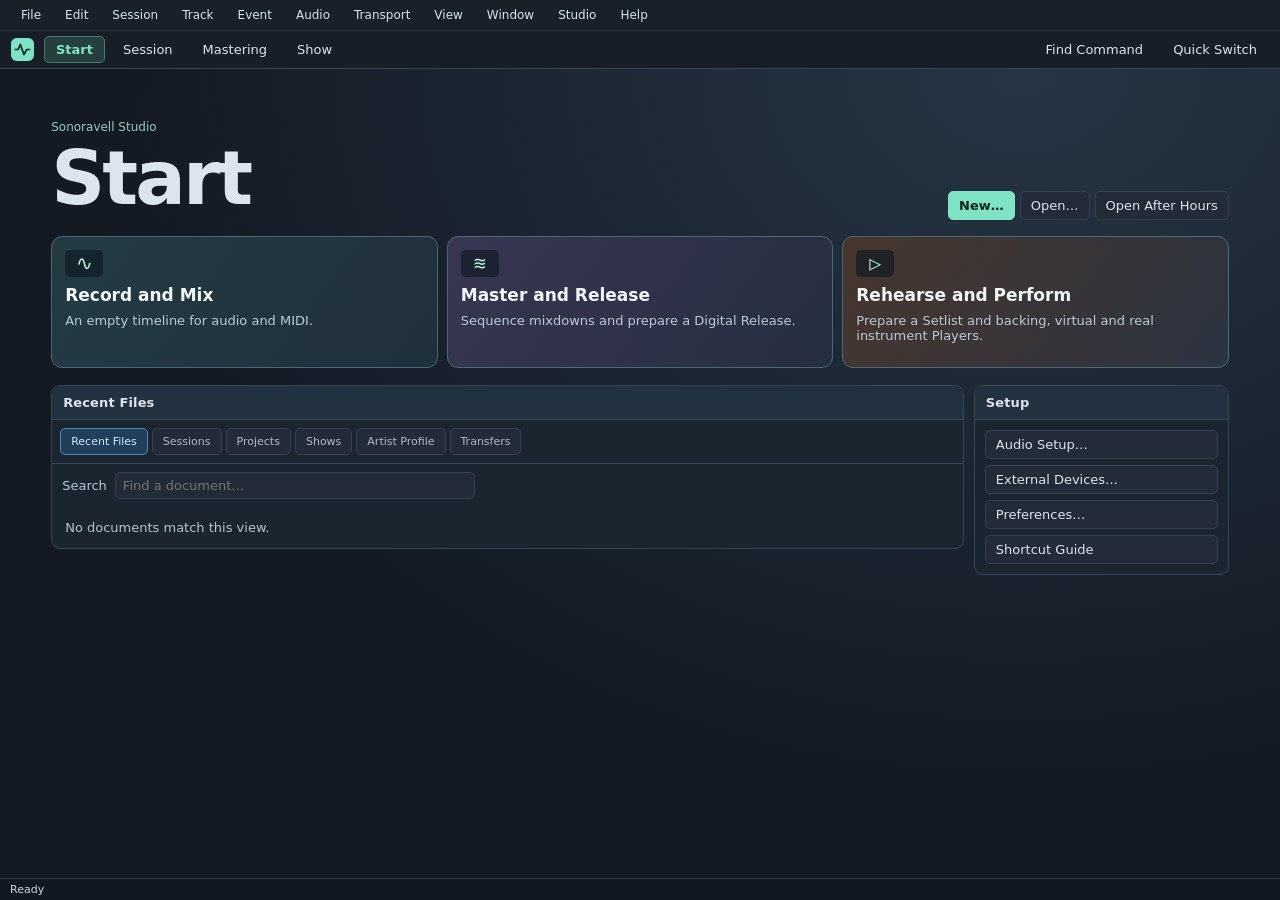
==== commit 03f35ba1: "Recover local Session revisions and add workspace control presets" ====
--- a/Sonoravell.html
+++ b/Sonoravell.html
@@ -992,6 +992,13 @@
 .session-monitor-channels section > strong { min-width: 105px; }
 video[data-ws-show-video] { display: block; width: 100%; max-height: 53vh; background: #080b0f; }
 
+body[data-workspace-detail="beginner"] [data-detail],
+body[data-workspace-detail="intermediate"] [data-detail="advanced"],
+body[data-workspace-detail="intermediate"] [data-detail="pro"],
+body[data-workspace-detail="advanced"] [data-detail="pro"] {
+  display: none;
+}
+
 </style>
 
 </head>
@@ -1005,6 +1012,7 @@
     <button type="button" data-workspace="mastering">Mastering</button>
     <button type="button" data-workspace="show">Show</button>
     <span class="spacer"></span>
+    <button type="button" id="find-command" title="Find Command (Ctrl+K)">Find Command</button>
     <button type="button" data-ws-action="quick-switch" title="Switch between open documents">Quick Switch</button>
   </nav>
   <section id="workspace-content" class="workspace-content" aria-label="Studio workspace" hidden></section>
@@ -1012,11 +1020,17 @@
     <section class="arrange-frame" aria-label="Arrangement">
       <div class="workspace-toolbar">
         <button id="insert-track" type="button" title="Insert Track (T)" aria-label="Insert Track"><span aria-hidden="true">+</span> Insert Track</button>
-        <button id="global-tracks" type="button" title="Show or hide global tracks" aria-label="Global tracks" aria-haspopup="true" aria-expanded="false"><span aria-hidden="true">+</span> Global Tracks</button>
+        <button data-detail="intermediate" id="global-tracks" type="button" title="Show or hide global tracks" aria-label="Global tracks" aria-haspopup="true" aria-expanded="false"><span aria-hidden="true">+</span> Global Tracks</button>
         <div class="divider"></div>
-        <div class="tools" id="arrange-tools" aria-label="Arrangement tools"></div><button id="macro-arrange-toggle" aria-pressed="false">Macros</button><div class="spacer"></div>
+        <div class="tools" id="arrange-tools" aria-label="Arrangement tools"></div><button data-detail="pro" id="macro-arrange-toggle" aria-pressed="false">Macros</button><div class="spacer"></div>
         <button id="snap-toggle" type="button" aria-pressed="true" title="Toggle snapping (N)">Snap</button><label class="snap-grid"><select id="snap" aria-label="Snap grid"><option value="0">Off</option><option value=".25">1/16</option><option value=".5" selected>1/8</option><option value="1">1/4</option><option value="2">1/2</option><option value="bar">Bar</option></select></label>
         <label class="zoom-label">Zoom <input id="zoom" type="range" min="15" max="150" value="53"></label>
+        <label>Controls <select id="workspace-detail">
+          <option value="beginner">Beginner</option>
+          <option value="intermediate">Intermediate</option>
+          <option value="advanced">Advanced</option>
+          <option value="pro" selected>Pro</option>
+        </select></label>
       </div>
       <div id="arranger-macros" hidden></div>
       <div class="arrange-scroll" id="arrange-scroll" tabindex="0">
@@ -1033,10 +1047,10 @@
     <section class="dock" id="lower-workspace" aria-label="Editors and mixer">
       <div id="dock-resize" class="dock-resize panel-grip" role="separator" aria-label="Resize lower panel" aria-orientation="horizontal" tabindex="0"></div>
       <nav class="dock-tabs" aria-label="Editor">
-        <button data-tab="edit" title="Edit (F2)">Edit</button><button data-tab="mixer" title="Mixer (F3)">Mixer</button><button data-tab="automation" title="Automation (A)">Automation</button>
-        <button data-tab="routing" title="Signal Flow (F6)">Signal Flow</button><div class="spacer"></div>
-        <button id="dock-full" title="Fullscreen lower panel">Fullscreen</button>
-        <button id="dock-detach" title="Detach lower panel">Detach</button>
+        <button data-tab="edit" title="Edit (F2)">Edit</button><button data-tab="mixer" title="Mixer (F3)">Mixer</button><button data-detail="intermediate" data-tab="automation" title="Automation (A)">Automation</button>
+        <button data-detail="advanced" data-tab="routing" title="Signal Flow (F6)">Signal Flow</button><div class="spacer"></div>
+        <button data-detail="advanced" id="dock-full" title="Fullscreen lower panel">Fullscreen</button>
+        <button data-detail="pro" id="dock-detach" title="Detach lower panel">Detach</button>
       </nav>
       <div id="dock"></div>
     </section>
@@ -1045,7 +1059,7 @@
     </div>
     <aside id="browser-workspace" class="browser-workspace" aria-label="Browser" hidden>
       <div id="browser-resize" class="browser-resize panel-grip" role="separator" aria-label="Resize Browser" aria-orientation="vertical" tabindex="0"></div>
-      <header class="dock-tabs"><button id="browser-hide" aria-label="Hide Browser (F5)" aria-expanded="true" aria-controls="browser-workspace" title="Hide Browser (F5)">›</button><h2>Browser</h2><div class="spacer"></div><button id="browser-full">Fullscreen</button><button id="browser-detach">Detach</button></header>
+      <header class="dock-tabs"><button id="browser-hide" aria-label="Hide Browser (F5)" aria-expanded="true" aria-controls="browser-workspace" title="Hide Browser (F5)">›</button><h2>Browser</h2><div class="spacer"></div><button id="browser-full">Fullscreen</button><button data-detail="pro" id="browser-detach">Detach</button></header>
       <div id="browser-content"></div>
     </aside>
   </main>
@@ -1055,7 +1069,7 @@
     <label>Velocity <input id="key-velocity" type="range" min="1" max="127" value="100"><output id="key-vel-label">100</output></label>
     <div id="key-pads" aria-label="Playable notes"></div>
   </section>
-  <footer class="session-status"><span id="status" role="status">Ready</span><span class="spacer"></span><span id="save-state"></span></footer>
+  <footer class="session-status"><span id="status" role="status">Ready</span><span class="spacer"></span><span id="save-state" aria-live="polite"></span></footer>
   <section class="transport transport-bottom" aria-label="Transport">
     <div class="transport-cluster controls history"><button id="undo" aria-label="Undo" title="Undo (Ctrl+Z)">↶</button><button id="redo" aria-label="Redo" title="Redo (Ctrl+Shift+Z)">↷</button><button id="help" aria-label="Help" title="Shortcuts and workflows">?</button></div>
     <div class="readout"><output id="position" aria-label="Bar, beat, subdivision">001.1.1</output><output id="time" aria-label="Elapsed time">0:00.000</output></div>
@@ -5804,19 +5818,16 @@
         sessions.set(sessionId,snapshot);sessionChanged();
       }
     }
-    function activateSession(snapshot,id){
+    function activateSession(snapshot,id,save=true){
+      api.flushSession();
       retainSession();
       sessionId=id;
       api.setSession(snapshot);
       switchPage('session');
       sessionChanged();
-      writeSession();
+      if(save)api.saveSessionLocally();
+      if(snapshot.recovered)status('Recovered previous local revision');
       draw();
-    }
-    function writeSession(){
-      const snapshot=api.session();
-      const data=new Map(Object.keys(snapshot.project.assets).map(id=>[id,snapshot.media.get(id)?.bytes]));
-      return api.put(storedKey(sessionId),{snapshot:clone(snapshot.project),data}).catch(()=>{});
     }
     async function loadAudio(raw,durations,videos=new Map()){
       const media=new Map();
@@ -5840,18 +5851,18 @@
       pending=true;
       let next;
       try{
-        const data=await api.get(storedKey(id));
-        if(!data)throw Error('This document has no browser copy. Open its portable file.');
         if(row.kind==='session'){
-          const p=SW.validateProject(data.snapshot);
-          next={project:p,media:await loadAudio(data.data,new Map(Object.entries(p.assets).map(([key,value])=>[key,value.duration])))};
+          next=await api.loadSession(id);
+          next.accept();
         }else{
+          const data=await api.get(storedKey(id));
+          if(!data)throw Error('This document has no browser copy. Open its portable file.');
           const {document:doc,files}=data;
           SW.validateWorkspaceDocument(doc);
           next={doc,media:await loadAudio(files,SW.workspaceAssets(doc),SW.workspaceVideos(doc))};
         }
       }finally{pending=false;}
-      if(next.project)activateSession(next,id);
+      if(next.project)activateSession(next,id,!next.recovered);
       else{install(next.doc,next.media);switchPage(next.doc.kind);position=0;stopPlayback();}
     }
     async function openPortable(file){
@@ -6497,7 +6508,7 @@
       if(id&&available(id)){api.command(id);event.preventDefault();}
       return true;
     }
-    return {bind,draw,switchPage,commands,available,keys,openPortable,writeSession,sessionChanged,midi,releaseNote,
+    return {bind,draw,switchPage,commands,available,keys,openPortable,sessionChanged,midi,releaseNote,
       dirty:()=>[...records.values()].some(row=>row.dirty)||[...sessions].some(([id,row])=>id!==sessionId&&row.dirty),
       page:()=>page,sessionId:()=>sessionId,
       restoreSessionId:id=>{if(typeof id==='string'&&/^[\w-]{1,100}$/.test(id))sessionId=id;}};
@@ -6836,6 +6847,146 @@
     return {open,draw,position,bind};
   }
   return {createSessionViews,validSessionIdeas,purgeTrackIdeas,ideaUsesAsset,ideaClip,ideaProgram,notationStep};
+})());
+
+</script>
+<script>
+'use strict';
+Object.assign(SW, (() => {
+  const pointerKey = 'session';
+  const documentKey = id => 'document:' + id;
+  const backupKey = id => 'session-backup:' + id;
+  const validId = id => typeof id === 'string' && /^[\w-]{1,100}$/.test(id);
+  const tokenOf = record => record?.commit ?? null;
+
+  function sessionMedia(project, media) {
+    return new Map(Object.entries(project.assets).map(([id, asset]) => {
+      const bytes = media.get(id)?.bytes;
+      if (!(bytes instanceof ArrayBuffer) || !bytes.byteLength) {
+        throw Error('Missing audio: ' + asset.name);
+      }
+      return [id, bytes];
+    }));
+  }
+
+  function validateSessionRecord(record) {
+    const project = SW.validateProject(record?.snapshot);
+    if (!(record.data instanceof Map) || record.data.size !== Object.keys(project.assets).length) {
+      throw Error('The local Session has incomplete audio.');
+    }
+    for (const [id, asset] of Object.entries(project.assets)) {
+      const bytes = record.data.get(id);
+      if (!(bytes instanceof ArrayBuffer) || !bytes.byteLength) throw Error('Missing audio: ' + asset.name);
+    }
+    return project;
+  }
+
+  function createSessionRecovery(database) {
+    const observed = new Map();
+
+    async function write(id, project, media) {
+      const snapshot = SW.validateProject(project);
+      const data = sessionMedia(snapshot, media);
+      const commit = SW.uid();
+      const db = await database();
+      const expected = observed.get(id);
+      await new Promise((resolve, reject) => {
+        const tx = db.transaction('workspace', 'readwrite');
+        const store = tx.objectStore('workspace');
+        const read = store.get(documentKey(id));
+        let failure;
+        read.onsuccess = () => {
+          const previous = read.result;
+          const unobserved = previous !== undefined && !expected;
+          if (unobserved || tokenOf(previous) !== (expected?.commit ?? null)) {
+            failure = Error('This Session changed in another window. Save a portable copy to keep your edits.');
+            tx.abort();
+            return;
+          }
+          if (previous && !expected?.recovered) store.put(previous, backupKey(id));
+          store.put({snapshot, data, commit}, documentKey(id));
+          store.put({id, recoveryVersion: 1}, pointerKey);
+        };
+        tx.oncomplete = resolve;
+        tx.onabort = () => reject(failure || tx.error || Error('The local Session save was interrupted.'));
+      });
+      observed.set(id, {commit, recovered: false});
+    }
+
+    async function read(id) {
+      const db = await database();
+      return new Promise((resolve, reject) => {
+        const tx = db.transaction('workspace', 'readonly');
+        const store = tx.objectStore('workspace');
+        let primary, backup, legacy, failure;
+        function readDocument() {
+          const latest = store.get(documentKey(id));
+          latest.onsuccess = () => { primary = latest.result; };
+          const prior = store.get(backupKey(id));
+          prior.onsuccess = () => { backup = prior.result; };
+        }
+        if (id !== undefined) {
+          readDocument();
+        } else {
+          const pointer = store.get(pointerKey);
+          pointer.onsuccess = () => {
+            const record = pointer.result;
+            if (!record) return;
+            id = validId(record.id) ? record.id : undefined;
+            if (record.recoveryVersion === undefined) {
+              legacy = record;
+              if (id) readDocument();
+            } else if (record.recoveryVersion === 1 && id) {
+              readDocument();
+            } else {
+              failure = Error('This local Session uses an unsupported recovery format.');
+            }
+          };
+        }
+        tx.oncomplete = () => {
+          if (failure) reject(failure);
+          else if (id || legacy) resolve({id, primary, backup, legacy});
+          else resolve(null);
+        };
+        tx.onabort = () => reject(tx.error || Error('Local Session recovery was interrupted.'));
+      });
+    }
+
+    async function load(id, decode) {
+      const records = await read(id);
+      if (!records) return null;
+      const {primary, backup, legacy} = records;
+      const latest = primary ?? legacy;
+      if (Number.isInteger(latest?.snapshot?.version) && latest.snapshot.version > 1) {
+        throw Error('This local Session was saved by a newer version of Sonoravell.');
+      }
+      let failure;
+      for (const [kind, record] of [['primary', latest], ['backup', backup], ['legacy', primary && legacy]]) {
+        if (!record) continue;
+        let project, media;
+        try {
+          project = validateSessionRecord(record);
+          const durations = new Map(Object.entries(project.assets).map(([key, asset]) => [key, asset.duration]));
+          media = await decode(record.data, durations);
+        } catch (error) {
+          failure = error;
+          continue;
+        }
+        const recovered = kind !== 'primary';
+        return {
+          id: records.id, project, media, recovered,
+          accept() {
+            if (records.id) observed.set(records.id, {commit: tokenOf(primary), recovered});
+          }
+        };
+      }
+      throw failure || Error('No local recovery copy exists for this Session.');
+    }
+
+    return {write, load};
+  }
+
+  return {createSessionRecovery};
 })());
 
 </script>
@@ -6922,30 +7073,50 @@
       if(!globalThis.indexedDB){reject(Error('Browser storage is unavailable.'));return;}
       const request=indexedDB.open('soundweave-studio',1);
       request.onupgradeneeded=()=>request.result.createObjectStore('workspace');
-      request.onsuccess=()=>resolve(request.result);
+      request.onsuccess=()=>{
+        const db=request.result;
+        db.onversionchange=()=>{db.close();dbPromise=undefined;};
+        resolve(db);
+      };
       request.onerror=()=>reject(request.error);
+    }).catch(error=>{dbPromise=undefined;throw error;});
+    return dbPromise;
+  }
+  const sessionRecovery=SW.createSessionRecovery(database);
+  async function loadSession(id){
+    return sessionRecovery.load(id,async (raw,durations)=>{
+      const loaded=new Map();
+      if(!raw.size)return loaded;
+      const context=ctx||(ctx=SW.audioContext());
+      for(const [key,bytes] of raw){
+        const buffer=await context.decodeAudioData(bytes.slice(0));
+        if(Math.abs(durations.get(key)-buffer.duration)>.05) throw Error('Embedded audio duration differs from the saved Session.');
+        loaded.set(key,{bytes,buffer});
+      }
+      return loaded;
     });
-    return dbPromise;
-  }
-  async function saveLocal(){
-    const db=await database(), version=revision, snapshot=clone(p);
-    const data=new Map(Object.keys(snapshot.assets).filter(id=>media.has(id)).map(id=>[id,media.get(id).bytes]));
-    await new Promise((resolve,reject)=>{
-      const tx=db.transaction('workspace','readwrite');
-      const store=tx.objectStore('workspace');
-      store.put({snapshot,data,id:workspacePages.sessionId()},'session');
-      store.put({snapshot,data},'document:'+workspacePages.sessionId());
-      tx.oncomplete=resolve;tx.onabort=tx.onerror=()=>reject(tx.error);
+  }
+  function saveLocal(){
+    clearTimeout(saveTimer);
+    if(lastSave===revision)return updatedSave;
+    const id=workspacePages.sessionId(), version=revision, snapshot=clone(p), source=media;
+    const current=()=>revision===version&&workspacePages.sessionId()===id;
+    const write=updatedSave.then(()=>sessionRecovery.write(id,snapshot,source));
+    updatedSave=write.then(()=>{
+      if(current()){lastSave=version;$('save-state').textContent='Saved locally';}
+    },error=>{
+      if(current()){
+        $('save-state').textContent='Local save failed · use Save Document';
+        status(error.message||'Local storage could not save this Session.',true);
+      }
     });
-    if(revision===version){lastSave=version;$('save-state').textContent='Autosaved locally';}
+    return updatedSave;
   }
   function autosave(){
     clearTimeout(saveTimer);
     if(!prefs.autosave){$('save-state').textContent='Autosave off';return;}
     $('save-state').textContent='Saving locally…';
-    saveTimer=setTimeout(()=>{
-      updatedSave=updatedSave.catch(()=>{}).then(saveLocal).catch(()=>{$('save-state').textContent='Autosave unavailable · use Save';});
-    },prefs.autosaveDelay*1000);
+    saveTimer=setTimeout(saveLocal,prefs.autosaveDelay*1000);
   }
   function before(){return clone(p);}
   function commit(previous, message, restart=true){
@@ -6989,20 +7160,6 @@
     armed=new Set([...armed].filter(id=>p.tracks.some(t=>t.id===id&&['audio','midi'].includes(t.type))));
     monitoring=new Set([...monitoring].filter(id=>p.tracks.some(t=>t.id===id&&t.type==='audio')));
   }
-  async function swap(next,raw=new Map(),message,canSwap=()=>true){
-    const loaded=new Map();
-    if(raw.size){
-      const context=ctx||(ctx=SW.audioContext());
-      for(const [id,bytes] of raw){
-        const buffer=await context.decodeAudioData(bytes.slice(0));
-        const mismatch=Math.abs(next.assets[id].duration-buffer.duration);
-        if(mismatch>.05) throw Error('Embedded audio duration differs from the saved session.');
-        loaded.set(id,{bytes,buffer});
-      }
-    }
-    if(!canSwap()) return;
-    replaceSession(next,loaded,message);
-  }
   function replaceSession(next,loaded,message){
     closeAudioMonitors();mutedMidiMonitors.clear();stopPlayback(false);stopPreview();reference.clear();releaseKeyboard();
     mixerScroll=0;globalEditor=null;globalContext=null;
@@ -7011,29 +7168,28 @@
     multiClipboard=[];noteClipboard=[];focusedClipboard.clear();editorFocus=null;pickedTracks.clear();picked.clear();notePicked.clear();mixerPeak.clear();editRange=null;editorPart=null;p=next;media=loaded;history=[];redo=[];armed.clear();monitoring.clear();playhead=0;
     const first=SW.timelineTracks(p)[0];
     trackId=first?.id||'master';pickedTracks=new Set([trackId]);clipId=first?.clips[0]?.id||null;noteId=null;
-    autoKey='volume';rollChanged=true;revision++;isDirty=false;autosave();render();
+    clearTimeout(saveTimer);
+    autoKey='volume';rollChanged=true;revision++;isDirty=false;
+    $('save-state').textContent=prefs.autosave?'':'Autosave off';render();
     if(message)status(message);
   }
   async function restore(){
     const initial=revision;
     try{
-      const db=await database();
-      const stored=await new Promise((resolve,reject)=>{
-        const req=db.transaction('workspace').objectStore('workspace').get('session');
-        req.onsuccess=()=>resolve(req.result);req.onerror=()=>reject(req.error);
-      });
-      if(stored&&revision===initial&&!busy){
-        SW.validateProject(stored.snapshot);
-        let restored=false;
-        await swap(stored.snapshot,stored.data,'Restored local session',()=>{
-          if(revision!==initial||isEditing())return false;
-          if(stored.id)workspacePages.restoreSessionId(stored.id);
-          restored=true;
-          return true;
-        });
-        if(restored){workspacePages.sessionChanged();workspacePages.draw();}
-      }
-    }catch{$('save-state').textContent='Autosave unavailable · use Save';}
+      const stored=await loadSession();
+      if(!stored||revision!==initial||isEditing())return;
+      stored.accept();
+      if(stored.id)workspacePages.restoreSessionId(stored.id);
+      const message=stored.recovered?'Recovered previous local revision':'Restored local Session';
+      replaceSession(stored.project,stored.media,message);
+      lastSave=revision;
+      $('save-state').textContent=stored.recovered?'Previous local revision recovered':message;
+      workspacePages.sessionChanged();workspacePages.draw();
+    }catch(error){
+      if(revision!==initial)return;
+      $('save-state').textContent='Local Session recovery unavailable';
+      status(error.message||'Open a portable Session file to continue.',true);
+    }
   }
   function selectTrack(id,renderNow=true,add=false){
     const oldClip=activeClip();
@@ -7160,6 +7316,18 @@
     fullRouting=large&&tab==='routing';
   }
   function bindWorkspace(){
+    const detail=$('workspace-detail');
+    const applyDetail=value=>{
+      const level=['beginner','intermediate','advanced','pro'].includes(value)?value:'pro';
+      document.body.dataset.workspaceDetail=detail.value=level;
+      panels.sync();
+    };
+    applyDetail(readSettings('sw-workspace-detail','pro'));
+    detail.onchange=()=>{
+      applyDetail(detail.value);
+      remember('sw-workspace-detail',detail.value);
+    };
+    $('find-command').onclick=()=>command('find');
     const lower=$('lower-workspace'), browser=$('browser-workspace');
     $('dock-detach').onclick=()=>panels.detach(lower,'Editors and mixer');
     $('browser-detach').onclick=()=>panels.detach(browser,'Browser');
@@ -10537,7 +10705,7 @@
     const data=SW.encodeProject(p,media);
     const copy=typeof copyName==='string';
     download(data,SW.cleanName(copy?copyName:p.name)+'.sonoravell','application/json');
-    if(!copy){isDirty=false;workspacePages.sessionChanged();workspacePages.writeSession();}
+    if(!copy){isDirty=false;workspacePages.sessionChanged();saveLocal();}
     status(copy?'Saved portable copy':'Saved portable project');
   }
   function addChannelSend(t,id,cue){
@@ -12686,7 +12854,10 @@
   }
   workspacePages=SW.createWorkspacePages({
     $,status,report,download,command,read:readSettings,remember,settings:()=>prefs,
-    put:storedWorkspace,get:storedWorkspace,canSwitch:()=>!isEditing(),audio:ensureAudio,enableMidi,
+    put:storedWorkspace,get:storedWorkspace,loadSession,
+    saveSessionLocally:saveLocal,
+    flushSession(){if(prefs.autosave&&isDirty&&lastSave!==revision)saveLocal();},
+    canSwitch:()=>!isEditing(),audio:ensureAudio,enableMidi,
     decoder:()=>ctx||(ctx=SW.audioContext()),decode:decodeAsset,
     session:()=>({project:p,media,history,redo,dirty:isDirty,position:playhead,track:trackId,clip:clipId}),
     setSession(snapshot){
